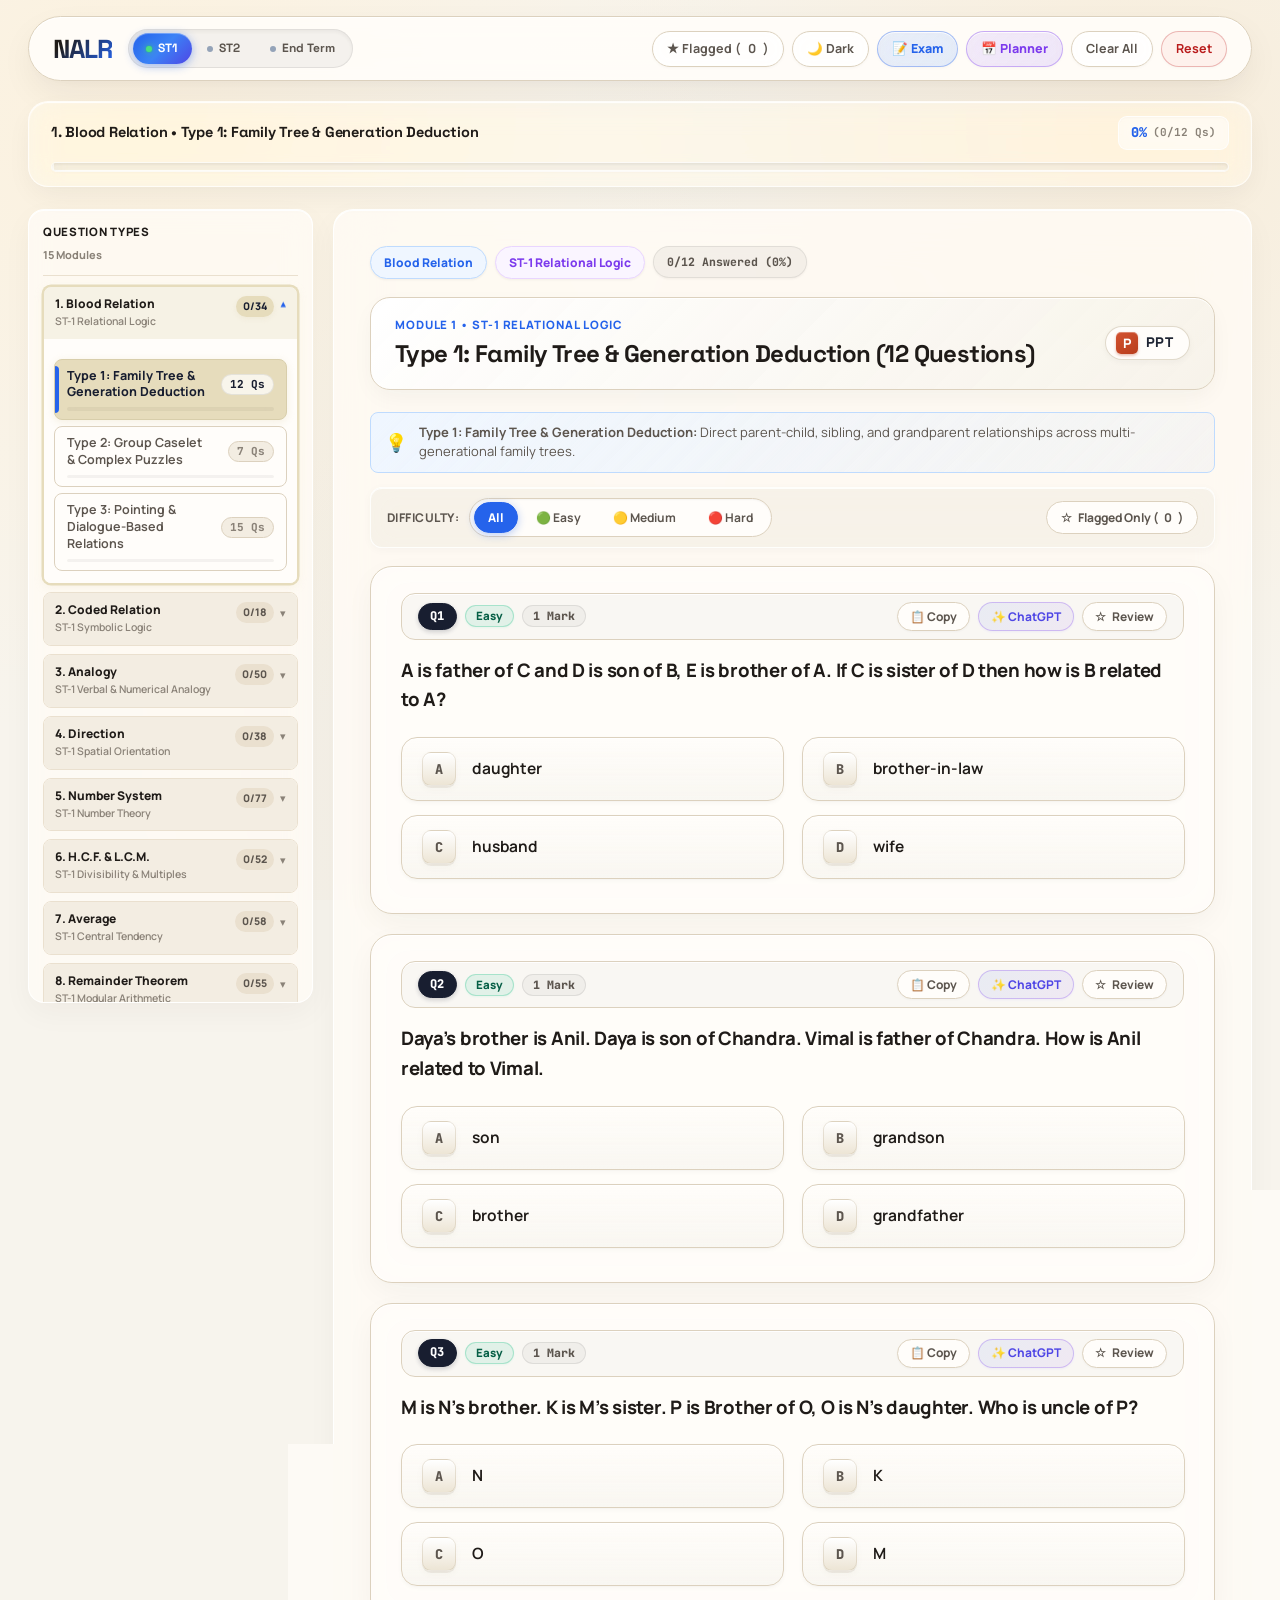
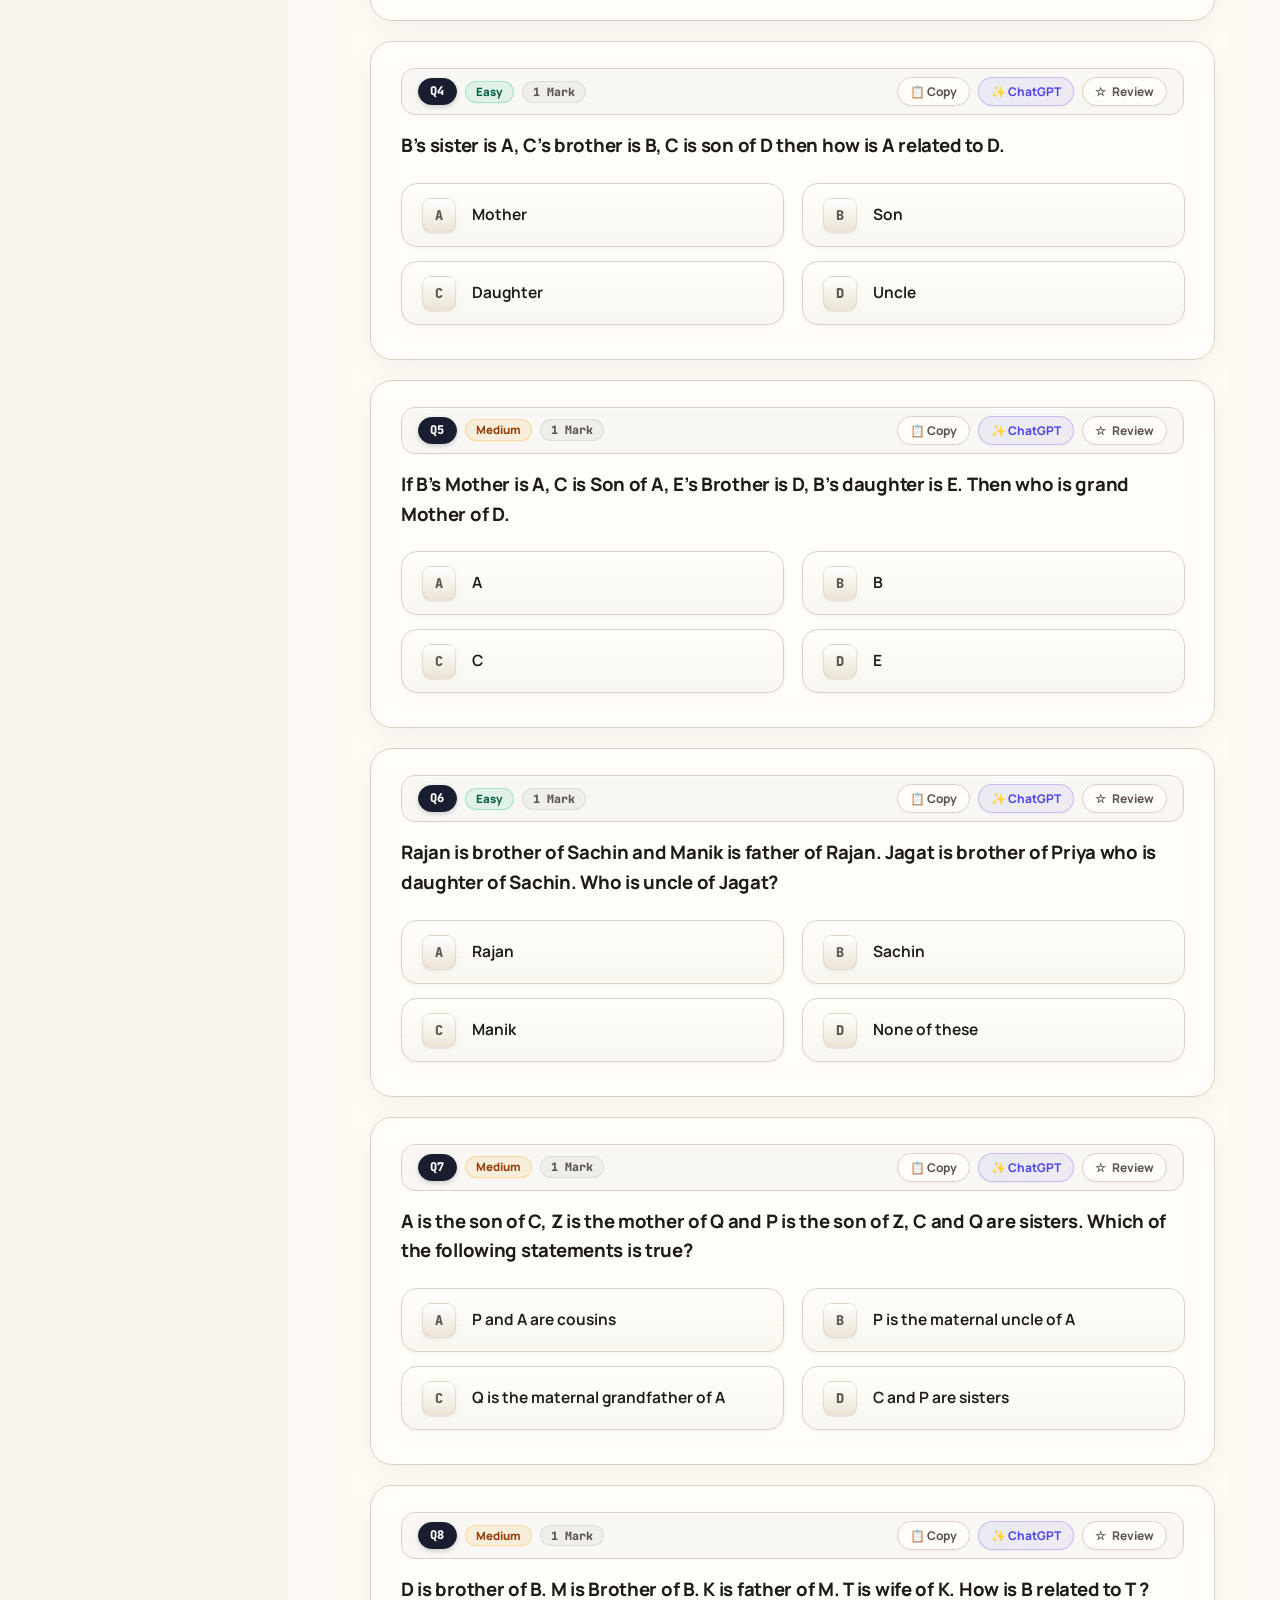
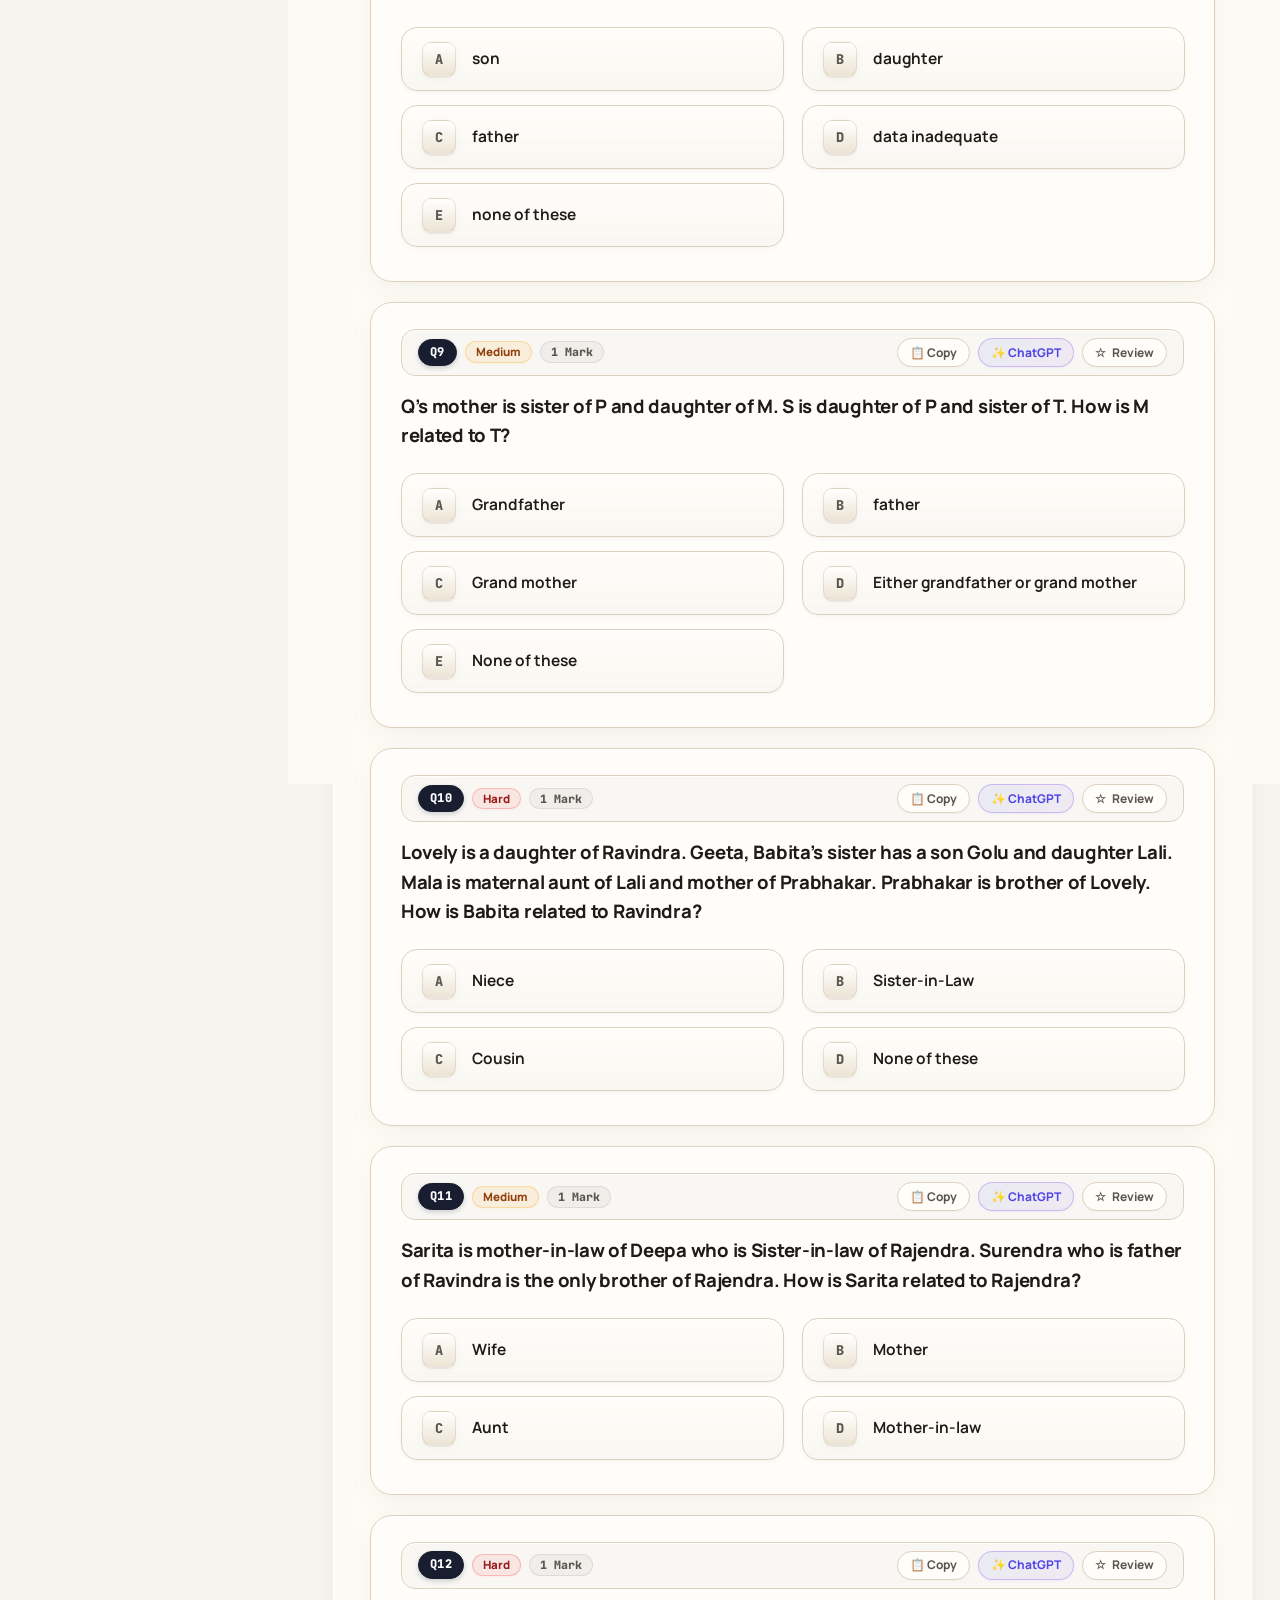
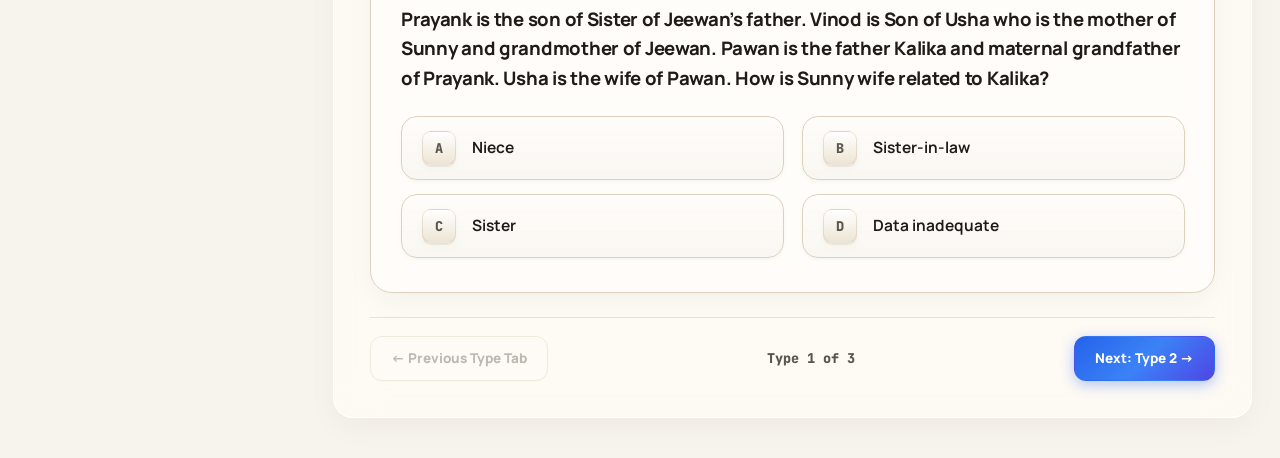
==== NALR MCQs/index.html @ 6da21c04 "Add files via upload" ====
<!DOCTYPE html>
<html lang="en">

<head>
  <meta charset="UTF-8" />
  <meta name="viewport" content="width=device-width, initial-scale=1.0, viewport-fit=cover" />
  <title>Numerical Aptitude & Logical Reasoning-I (25UNI0110) — ST-1 Practice</title>

  <!-- Favicon System -->
  <link rel="icon" type="image/svg+xml" href="favicon.svg" />
  <link rel="alternate icon" href="favicon.ico" />
  <link rel="apple-touch-icon" sizes="180x180" href="apple-touch-icon.png" />
  <meta name="theme-color" content="#2563eb" />

  <!-- Google Fonts (JavaProgrammingQ Typography System) -->
  <link rel="preconnect" href="https://fonts.googleapis.com" />
  <link rel="preconnect" href="https://fonts.gstatic.com" crossorigin />
  <link href="https://fonts.googleapis.com/css2?family=DM+Mono:ital,wght@0,400;0,500;1,400&family=JetBrains+Mono:wght@400;500;600;700;800&family=Manrope:wght@400;500;600;700;800;900&family=Space+Grotesk:wght@500;600;700;800&display=swap" rel="stylesheet" />

  <!-- Modular Stylesheets (v16.6 Standard Instant Natural Scrolling) -->
  <link rel="stylesheet" href="main.css?v=16.6" />
  <link rel="stylesheet" href="components.css?v=16.6" />
  <link rel="stylesheet" href="visualizers.css?v=16.6" />

  <style>
    /* Critical State Handling */
    .results-container-card {
      display: none !important;
    }
    .results-container-card.is-active {
      display: block !important;
    }
  </style>
</head>

<body>

    <!--
  =============================================================================
  🤖 AI AGENT GUIDE: NALR ST-1 HTML STRUCTURE & HOOKS
  =============================================================================
  - Left Sidebar Accordion:   #sidebarAccordionContainer (Rendered by app.js from SYLLABUS_MODULES)
  - Sticky Progress Bar:      #overallProgressBarTrack, #labelCurrentQuestionNumber, #labelProgressPercentage
  - Practice Area:            #quizPracticeArea (Grid of Sidebar + Content Panel)
  - Practice Question Stack:  #tabQuestionsStack (All question cards for active module & subtab)
  - Continuous Exam Mode:     #fullExamModeArea (Renders activeExamQuestions sequentially)
  - Exam Topic Modal:         #examTopicModal (Interactive modal to choose which topics to test)
  - Results / Assessment:     #quizResultsScreen (Detailed score analytics and breakdown)
  =============================================================================
  -->
  <canvas id="confettiCanvas"></canvas>

  <div class="app-wrapper">
    <!-- Floating Island Navigation Header -->
    <header class="main-header">
      <div class="header-flex">
        <div class="header-title-group">
          <div class="brand-cluster">
            <h1>NALR</h1>
          </div>
          <!-- 3-Term Switcher Capsule (ST1, ST2, End Term) -->
          <div class="term-selector-capsule" id="termSelectorCapsule" role="tablist" aria-label="Course Examination Term Switcher">
            <div class="term-sliding-pill" id="termSlidingPill" aria-hidden="true"></div>
            <button type="button" class="term-pill-btn active" data-term="st1" id="termBtn_st1" role="tab" aria-selected="true" title="Switch to ST-1 Syllabus (14 Topics)">
              <span class="term-dot"></span>
              <span class="term-text">ST1</span>
            </button>
            <button type="button" class="term-pill-btn" data-term="st2" id="termBtn_st2" role="tab" aria-selected="false" title="Switch to ST-2 Syllabus (11 Topics)">
              <span class="term-dot"></span>
              <span class="term-text">ST2</span>
            </button>
            <button type="button" class="term-pill-btn" data-term="endterm" id="termBtn_endterm" role="tab" aria-selected="false" title="Switch to End Term Syllabus (14 Topics)">
              <span class="term-dot"></span>
              <span class="term-text">End Term</span>
            </button>
          </div>
        </div>
        <div class="header-btn-group">
          <button class="btn-minimal-secondary btn-flagged-trigger" id="btnToggleFlaggedHeader" title="Filter bookmarked questions">★ Flagged (<span id="headerFlaggedCount">0</span>)</button>
          <button class="btn-minimal-secondary" id="themeToggleBtn">🌙 Dark</button>
          <button class="btn-minimal-secondary btn-exam-trigger" id="toggleExamModeBtn" title="View all questions in continuous exam mode">📝 Exam</button>
          <button class="btn-minimal-secondary btn-planner-trigger" id="btnOpenPlannerModal" onclick="openPlannerModal()" title="Open Personalized Study Planner">📅 Planner</button>
          <button class="btn-minimal-secondary" id="clearAllAnswersBtn"
            title="Clear all question answers across the quiz">Clear All</button>
          <button class="btn-minimal-danger" id="resetUserProgressBtn"
            title="Reset all progress, bookmarks, and scores">Reset</button>
        </div>
      </div>
    </header>

    <!-- Studio Telemetry HUD (Type-Specific Progress Bar) -->
    <div class="progress-card">
      <div class="progress-header-row">
        <div class="telemetry-left">
          <span class="telemetry-topic-title" id="labelCurrentQuestionNumber">1. Blood Relation • 3 Question Types</span>
        </div>
        <div class="telemetry-right" id="telemetryRightStats">
          <span class="telemetry-chip" id="labelTypeProgressChip"><span class="chip-val chip-pct">0%</span> <span class="chip-sub">(0 Qs)</span></span>
        </div>
        <div style="display: none;" aria-hidden="true">
          <span id="labelProgressPercentage"></span>
          <span id="labelAnsweredCount"></span>
          <span id="labelTotalQuestionsCount"></span>
          <span id="labelCurrentTotalScore"></span>
          <span id="labelMaxScore"></span>
        </div>
      </div>
      <div class="progress-bar-track">
        <div class="progress-bar-indicator" id="overallProgressBarTrack"></div>
      </div>
    </div>

    <!-- Study & Practice Layout -->
    <div id="quizPracticeArea" class="study-layout">
      <!-- Left Sidebar: Question Types Navigator -->
      <aside class="sidebar-panel" id="sidebarPanel">
        <div class="sidebar-panel-header" id="sidebarPanelHeader">
          <div class="sidebar-panel-header-info">
            <span class="sidebar-panel-title">Question Types</span>
            <span style="font-size: 11px; color: var(--ink-muted); font-weight:750;" id="sidebarTotalBadge">15 Modules</span>
          </div>
          <button type="button" class="sidebar-mobile-toggle-btn" id="btnToggleMobileSidebar" aria-expanded="false" aria-label="Toggle Syllabus Topics List">
            <span class="mobile-toggle-label">Browse</span>
            <span class="mobile-toggle-chevron">▾</span>
          </button>
        </div>

        <div id="sidebarAccordionContainer" class="sidebar-accordion-scrollable"></div>
      </aside>

      <!-- Right Main Card -->
      <main class="content-panel">
        <div class="study-card-main" id="primaryQuestionCard">

          <!-- VIEW: QUESTION MODE (7 TABS ARCHITECTURE) -->
          <div class="question-mode-view" id="questionModeViewArea">
            <!-- Breadcrumb & Badges -->
            <div class="breadcrumb-container">
              <span class="tag-badge tag-module" id="badgeModuleNumTitle">Blood Relation</span>
              <span class="tag-badge tag-lecture" id="badgeLectureInfo">ST-1 Relational Logic</span>
              <span class="tag-badge tag-points" id="badgeTypeProgress">3 Types • 34 Questions</span>
            </div>

            <!-- Full Topic Title Banner with PPT Viewer Button on Right -->
            <div class="current-topic-banner">
              <div class="topic-banner-text-group">
                <span class="topic-prefix" id="topicModulePrefix">Tab 1 • ST-1 Practice</span>
                <h2 class="topic-full-title" id="topicMainHeading">Blood Relation</h2>
              </div>
              <a href="presentation_viewer.html?mod=mod1" target="_blank" class="btn-ppt-banner" id="btnModulePPT" title="Open Module Presentation in New Tab">
                <span class="ppt-icon-box" aria-hidden="true">
                  <span class="ppt-icon-letter">P</span>
                </span>
                <span class="ppt-label-text">PPT</span>
              </a>
            </div>

            <!-- Current Type Strategy Banner -->
            <div class="type-info-banner" id="currentTypeInfoBanner">
              <span class="type-banner-icon">💡</span>
              <div class="type-banner-text" id="currentTypeStrategyText">Select a question type tab above to practice specific questions.</div>
            </div>

            <!-- Filters Bar (Difficulty & Flagged Filter) -->
            <div class="practice-filters-bar" id="practiceFiltersBar">
              <div class="filter-group-difficulty">
                <span class="filter-label">Difficulty:</span>
                <div class="diff-pills-group" id="diffFilterPills">
                  <button type="button" class="diff-pill is-active" data-diff="all">All</button>
                  <button type="button" class="diff-pill" data-diff="Easy">🟢 Easy</button>
                  <button type="button" class="diff-pill" data-diff="Medium">🟡 Medium</button>
                  <button type="button" class="diff-pill" data-diff="Hard">🔴 Hard</button>
                </div>
              </div>
              <div class="filter-group-flagged">
                <button type="button" class="flag-filter-btn" id="btnToggleFlaggedOnly" title="Toggle between all questions and only bookmarked questions">
                  <span id="flagPillIcon">☆</span> Flagged Only (<span id="pillFlaggedCount">0</span>)
                </button>
              </div>
            </div>

            <!-- Multi-Question Stack for Active Tab (Holds all questions of current type) -->
            <div class="tab-questions-stack" id="tabQuestionsStack"></div>

            <!-- Navigation Buttons between Tabs -->
            <div class="bottom-controls-bar" id="typeTabBottomNavControls">
              <button class="btn-action-nav" id="btnPrevTypeTab">← Previous Type Tab</button>
              <span class="type-tab-nav-status" id="typeTabNavStatus">Type 1 of 7</span>
              <button class="btn-action-nav btn-next-action" id="btnNextTypeTab">Next Type Tab →</button>
            </div>
          </div>

        </div>
      </main>
    </div>

    <!-- Continuous Full Exam Mode Layout -->
    <section id="fullExamModeArea" class="full-exam-container-card" style="display: none;">
      <div class="exam-mode-top-banner">
        <div>
          <h2 id="examModeMainTitle">📝 Examination Mode</h2>
          <p id="examModeSubtitle">Continuous test format. Click any option to record your answer and view detailed solutions.</p>
        </div>
        <div style="display: flex; gap: 10px; align-items: center; flex-wrap: wrap;">
          <button class="btn-minimal-secondary" id="btnChangeExamTopics" title="Select different topics for your exam">⚙️ Choose Topics</button>
          <button class="btn-minimal-danger" id="btnResetExamMode" title="Reset all exam answers and progress">🔄 Reset Exam</button>
          <button class="btn-minimal-primary" id="btnExitExamMode">← Back to Practice</button>
        </div>
      </div>
      <div id="fullExamQuestionsStack" class="full-exam-stack"></div>
    </section>

    <!-- Modal: Select Topics for Exam Mode -->
    <div id="examTopicModal" class="exam-topic-modal" style="display: none;">
      <div class="exam-topic-backdrop" id="examTopicBackdrop"></div>
      <div class="exam-topic-dialog">
        <div class="exam-topic-header">
          <div>
            <h3 class="exam-topic-title">🎯 Configure Exam Topics</h3>
            <p class="exam-topic-sub">Select which of the 14 topics you want to include in your test:</p>
          </div>
          <button type="button" class="exam-topic-close-btn" id="btnExamModalClose" title="Close">✕</button>
        </div>

        <div class="exam-topic-quick-actions">
          <div style="display:flex; gap:8px;">
            <button type="button" class="btn-topic-quick" id="btnSelectAllActiveTopics">✓ Select All Active</button>
            <button type="button" class="btn-topic-quick" id="btnClearTopicSelection">✕ Deselect All</button>
          </div>
          <span class="exam-topic-selection-summary" id="examTopicSummaryText">0 Topics • 0 Questions Selected</span>
        </div>

        <div class="exam-topic-list-grid" id="examTopicListContainer">
          <!-- Populated dynamically with 14 topics -->
        </div>

        <div class="exam-topic-footer">
          <button type="button" class="btn-minimal-secondary" id="btnCancelExamTopicModal">Cancel</button>
          <button type="button" class="btn-minimal-primary" id="btnStartExamWithSelectedTopics" style="padding: 10px 24px; font-weight: 750;">
            🚀 Start Exam (<span id="btnStartExamCount">0</span> Questions)
          </button>
        </div>
      </div>
    </div>

    <!-- ===================================================================== -->
    <!-- Study Planner Modal (Target Exam Date & Dynamic Daily Syllabus Plan)  -->
    <!-- ===================================================================== -->
    <div class="exam-topic-modal" id="plannerModal" role="dialog" aria-modal="true" aria-labelledby="plannerModalTitle" style="display: none;">
      <div class="exam-topic-backdrop" id="plannerTopicBackdrop"></div>
      <div class="exam-topic-dialog planner-dialog">
        <div class="exam-topic-header planner-header">
          <div style="display: flex; align-items: center; gap: 12px;">
            <div class="planner-icon-badge">📅</div>
            <div>
              <h3 id="plannerModalTitle" class="exam-topic-title" style="margin: 0; font-size: 22px; font-weight: 850;">Personalized Study Planner</h3>
              <p class="exam-topic-sub" style="margin: 4px 0 0; font-size: 14px; color: var(--ink-secondary);">Tailored daily curriculum & topic breakdown leading up to your exam</p>
            </div>
          </div>
          <button type="button" class="exam-topic-close-btn" id="btnClosePlannerModal" aria-label="Close Planner Modal">✕</button>
        </div>

        <!-- 1. Setup Form View (shown when no plan exists) -->
        <div id="plannerSetupView" class="planner-view-section">
          <!-- Fixed Top Header: Target Exam Date card & Topic selection bar -->
          <div class="planner-setup-fixed-head">
            <div class="planner-form-card">
              <div class="planner-date-field-group">
                <label class="planner-form-label" for="plannerExamDateInput">
                  🎯 <strong>Target Exam Date:</strong>
                </label>
                <input type="date" id="plannerExamDateInput" class="planner-date-input" />
              </div>
              <div id="plannerDateValidationMsg" class="planner-hint-msg"></div>
            </div>

            <div class="planner-selection-header">
              <h4 style="margin: 0; font-size: 14.5px; font-weight: 750; color: var(--ink-primary);">Select Modules & Topics to Cover</h4>
              <span class="planner-counter-badge" id="plannerSelectedCountBadge">0 topics selected</span>
            </div>
          </div>

          <!-- Scrollable Body: Accordion Sections Container -->
          <div class="planner-scrollable-body">
            <div class="planner-term-accordions">
              <!-- ST-1 Accordion -->
              <div class="planner-term-group">
                <div class="planner-term-header">
                  <label class="planner-term-title">
                    <input type="checkbox" class="planner-select-all-cb" data-term="st1" id="plannerSelectAll_st1" checked />
                    <span>ST-1 Midterm Syllabus (15 Modules)</span>
                  </label>
                  <button type="button" class="btn-term-accordion-toggle" data-target="plannerDrawer_st1" aria-expanded="true">▾ Collapse</button>
                </div>
                <div class="planner-term-drawer is-expanded" id="plannerDrawer_st1">
                  <div class="planner-module-checklist" id="plannerList_st1">
                    <!-- Dynamically rendered -->
                  </div>
                </div>
              </div>

              <!-- ST-2 Accordion -->
              <div class="planner-term-group">
                <div class="planner-term-header">
                  <label class="planner-term-title">
                    <input type="checkbox" class="planner-select-all-cb" data-term="st2" id="plannerSelectAll_st2" />
                    <span>ST-2 Midterm Syllabus (11 Topics)</span>
                  </label>
                  <button type="button" class="btn-term-accordion-toggle" data-target="plannerDrawer_st2" aria-expanded="false">▸ Expand</button>
                </div>
                <div class="planner-term-drawer" id="plannerDrawer_st2">
                  <div class="planner-module-checklist" id="plannerList_st2">
                    <!-- Dynamically rendered -->
                  </div>
                </div>
              </div>

              <!-- End Term Accordion -->
              <div class="planner-term-group">
                <div class="planner-term-header">
                  <label class="planner-term-title">
                    <input type="checkbox" class="planner-select-all-cb" data-term="endterm" id="plannerSelectAll_endterm" />
                    <span>End Term Comprehensive Syllabus (14 Topics)</span>
                  </label>
                  <button type="button" class="btn-term-accordion-toggle" data-target="plannerDrawer_endterm" aria-expanded="false">▸ Expand</button>
                </div>
                <div class="planner-term-drawer" id="plannerDrawer_endterm">
                  <div class="planner-module-checklist" id="plannerList_endterm">
                    <!-- Dynamically rendered -->
                  </div>
                </div>
              </div>
            </div>
          </div>

          <!-- Sticky Footer: Pinned to bottom of modal -->
          <div class="exam-topic-footer planner-footer">
            <button type="button" class="btn-minimal-secondary" id="btnCancelPlannerSetup">Cancel</button>
            <button type="button" class="btn-minimal-primary" id="btnGeneratePlan" style="padding: 10px 24px; font-weight: 750;">
              ✨ Generate Daily Study Plan
            </button>
          </div>
        </div>

        <!-- 2. Generated Schedule View (shown when plan exists) -->
        <div id="plannerScheduleView" class="planner-view-section" style="display: none;">
          <div class="planner-schedule-fixed-head">
            <div class="planner-dashboard-banner">
              <div class="planner-banner-metric">
                <span class="metric-val" id="plannerStatDaysLeft">0</span>
                <span class="metric-lbl">Days Total</span>
              </div>
              <div class="planner-banner-metric">
                <span class="metric-val" id="plannerStatTasksTotal">0</span>
                <span class="metric-lbl">Total Tasks</span>
              </div>
              <div class="planner-banner-metric">
                <span class="metric-val" id="plannerStatTasksCompleted">0</span>
                <span class="metric-lbl">Completed</span>
              </div>
              <div class="planner-banner-metric">
                <span class="metric-val" id="plannerStatProgressPct">0%</span>
                <span class="metric-lbl">Coverage</span>
              </div>
            </div>

            <div class="planner-actions-bar">
              <div id="plannerExamDateDisplay" class="planner-exam-date-badge"></div>
              <div style="display: flex; gap: 8px;">
                <button type="button" class="btn-minimal-danger" id="btnResetPlanner" title="Erase current schedule and configure a new one">
                  🔄 Reset Planner
                </button>
              </div>
            </div>
          </div>

          <!-- Timeline Container (Scrollable) -->
          <div class="planner-timeline-container" id="plannerTimelineContainer">
            <!-- Day cards dynamically injected -->
          </div>
        </div>

      </div>
    </div>

    <!-- Results Screen -->
    <section class="results-container-card" id="quizResultsScreen">
      <h2>🎉 ST-1 Assessment Complete!</h2>
      <div class="big-score-number" id="resTotalPercent">0%</div>
      <p id="resEvaluationMessage" style="color: var(--ink-secondary); font-size: 15px; margin-bottom: 18px;"></p>

      <div class="results-grid-stats">
        <div class="res-stat-cell"><b id="resMarksTotal">0</b><span>Marks Scored</span></div>
        <div class="res-stat-cell"><b id="resCorrectTotal">0</b><span>Correct Answers</span></div>
        <div class="res-stat-cell"><b id="resWrongTotal">0</b><span>Incorrect Answers</span></div>
        <div class="res-stat-cell"><b id="resUnansweredTotal">0</b><span>Unanswered Questions</span></div>
      </div>

      <div style="display:flex; gap:12px; justify-content:center; flex-wrap:wrap; margin-top:18px;">
        <button class="btn-minimal-primary" id="btnReviewAllAnswers">🔍 Review Detailed Answers</button>
        <button class="btn-minimal-secondary" id="btnReturnToPractice">← Return to Practice Mode</button>
      </div>

      <div style="margin-top: 28px; text-align: left;" id="resultsDetailedReviewArea">
        <h3 style="margin-bottom: 14px; color: var(--ink-primary);">Detailed Question-by-Question Analysis</h3>
        <div id="resultsDetailedList"></div>
      </div>
    </section>
  </div>

  <!--
  =============================================================================
  SCRIPTS LOAD ORDER (CRITICAL ARCHITECTURE DEPENDENCY):
  1. syllabus.js                -> Defines SYLLABUS_MODULES and problem types
  2. quiz_questions.js          -> Defines QUIZ_QUESTIONS array (question bank)
  3. sound_effects.js           -> Audio synthesizer for correct / wrong answers
  4. confetti.js                -> Canvas confetti celebration system
  5. interactive_visualizers.js -> Visual diagrams & logic trees
  6. app.js                     -> Main application controller and event engine
  =============================================================================
  -->
  <!-- Scripts (Modular Load Order v16.6 Standard Instant Natural Scrolling) -->
  <script src="syllabus.js?v=16.6"></script>
  <script src="quiz_questions.js?v=16.6"></script>
  <script src="sound_effects.js?v=16.6"></script>
  <script src="confetti.js?v=16.6"></script>
  <script src="interactive_visualizers.js?v=16.6"></script>
  <script src="app.js?v=16.6"></script>
</body>

</html>
---- NALR MCQs/main.css ----
:root{--font-sans:"Manrope",-apple-system,BlinkMacSystemFont,"Segoe UI",Roboto,sans-serif;--font-display:"Space Grotesk",sans-serif;--font-mono:"JetBrains Mono","DM Mono",Consolas,"Courier New",monospace;--bg:#f7f4ed;--bg-gradient:radial-gradient(circle at 10% 12%,rgba(254,240,215,0.65) 0%,transparent 45%),radial-gradient(circle at 90% 14%,rgba(248,233,208,0.6) 0%,transparent 42%),radial-gradient(circle at 50% 85%,rgba(243,234,218,0.55) 0%,transparent 55%),#f7f4ed;--card-bg:#fffdfa;--card-sub-bg:#f3ede2;--card-hover:#eae2d3;--card-glass:rgba(255,253,250,0.94);--keycap-bg:linear-gradient(180deg,#ffffff 0%,#ede5d5 100%);--keycap-border:rgba(180,160,130,0.28);--keycap-shadow:0 2px 0 0 rgba(140,120,90,0.12),0 3px 6px rgba(140,120,90,0.05),inset 0 1px 0 #ffffff;--ink-primary:#1f1b18;--ink-secondary:#5c554e;--ink-muted:#8a8278;--border-color:#dcd1be;--border-subtle:#eae0cf;--border-glow:rgba(37,99,235,0.25);--primary-blue:#2563eb;--primary-blue-hover:#1d4ed8;--primary-blue-bg:#eff6ff;--primary-blue-border:#bfdbfe;--primary-gradient:linear-gradient(135deg,#2563eb 0%,#3b82f6 50%,#4f46e5 100%);--emerald-green:#15803d;--emerald-green-bg:rgba(21,128,61,0.1);--emerald-green-border:rgba(21,128,61,0.28);--emerald-green-text:#14532d;--emerald-gradient:linear-gradient(135deg,#16a34a 0%,#15803d 100%);--crimson-red:#b91c1c;--crimson-red-bg:rgba(185,28,28,0.1);--crimson-red-border:rgba(185,28,28,0.28);--crimson-red-text:#7f1d1d;--crimson-gradient:linear-gradient(135deg,#ef4444 0%,#b91c1c 100%);--amber-gold:#b45309;--amber-gold-bg:rgba(180,83,9,0.1);--amber-gold-border:rgba(180,83,9,0.28);--amber-gold-text:#78350f;--amber-gradient:linear-gradient(135deg,#f59e0b 0%,#b45309 100%);--purple-accent:#7c3aed;--purple-accent-bg:#faf5ff;--purple-accent-border:#e9d5ff;--purple-gradient:linear-gradient(135deg,#8b5cf6 0%,#7c3aed 100%);--glass-bg:rgba(254,251,246,0.85);--glass-sub-bg:rgba(246,240,230,0.8);--glass-card:rgba(255,253,250,0.92);--glass-border:rgba(255,255,255,0.85);--glass-border-subtle:rgba(220,210,190,0.5);--specular-rim:inset 0 1px 0 0 rgba(255,255,255,0.95);--glass-specular:var(--specular-rim),0 10px 30px 0 rgba(40,30,20,0.04);--glass-blur:blur(24px) saturate(190%);--glass-blur-sm:blur(14px) saturate(170%);--shadow-sm:0 1px 3px rgba(40,30,20,0.04),0 1px 2px rgba(40,30,20,0.02);--shadow-md:0 4px 16px -2px rgba(40,30,20,0.06),0 2px 6px -1px rgba(40,30,20,0.03);--shadow-lg:0 16px 32px -4px rgba(40,30,20,0.08),0 6px 12px -2px rgba(40,30,20,0.03);--shadow-glow-blue:0 0 20px rgba(37,99,235,0.25);--shadow-glow-green:0 0 20px rgba(21,128,61,0.25);--shadow-glow-purple:0 0 20px rgba(124,58,237,0.25);--shadow-glass:0 8px 32px 0 rgba(40,30,20,0.05);--radius-xl:20px;--radius-lg:16px;--radius-md:12px;--radius-sm:8px;--radius-xs:5px;--ease-out:cubic-bezier(0.23,1,0.32,1);--ease-in-out:cubic-bezier(0.77,0,0.175,1);--ease-drawer:cubic-bezier(0.32,0.72,0,1);--ease-liquid:cubic-bezier(0.2,0.9,0.3,1);--ease-spring:cubic-bezier(0.34,1.25,0.64,1);--duration-micro:110ms;--duration-fast:160ms;--duration-normal:220ms;--duration-enter:240ms;--duration-exit:160ms;--transition-fast:transform var(--duration-fast) var(--ease-out),opacity var(--duration-fast) var(--ease-out);--transition-smooth:transform var(--duration-normal) var(--ease-out),opacity var(--duration-normal) var(--ease-out);--transition-bounce:transform var(--duration-normal) var(--ease-spring),opacity var(--duration-normal) var(--ease-out)}[data-theme="dark"]{--bg:#07090e;--bg-gradient:radial-gradient(circle at 15% 15%,rgba(37,99,235,0.12) 0%,transparent 48%),radial-gradient(circle at 85% 20%,rgba(124,58,237,0.10) 0%,transparent 45%),radial-gradient(circle at 50% 80%,rgba(16,185,129,0.05) 0%,transparent 50%),#07090e;--card-bg:#0e1422;--card-sub-bg:#141c2e;--card-hover:#1a253c;--card-glass:rgba(14,20,34,0.88);--keycap-bg:linear-gradient(180deg,#1e2840 0%,#121929 100%);--keycap-border:rgba(255,255,255,0.12);--keycap-shadow:0 2px 0 0 rgba(0,0,0,0.5),0 3px 6px rgba(0,0,0,0.3),inset 0 1px 0 rgba(255,255,255,0.12);--ink-primary:#f8fafc;--ink-secondary:#94a3b8;--ink-muted:#64748b;--border-color:rgba(255,255,255,0.1);--border-subtle:rgba(255,255,255,0.06);--border-glow:rgba(59,130,246,0.35);--primary-blue:#3b82f6;--primary-blue-hover:#2563eb;--primary-blue-bg:rgba(59,130,246,0.16);--primary-blue-border:rgba(59,130,246,0.35);--primary-gradient:linear-gradient(135deg,#2563eb 0%,#3b82f6 50%,#60a5fa 100%);--emerald-green:#3ecf8e;--emerald-green-bg:rgba(62,207,142,0.14);--emerald-green-border:rgba(62,207,142,0.35);--emerald-green-text:#6ee7b7;--crimson-red:#f87171;--crimson-red-bg:rgba(248,113,113,0.14);--crimson-red-border:rgba(248,113,113,0.35);--crimson-red-text:#fca5a5;--amber-gold:#fbbf24;--amber-gold-bg:rgba(251,191,36,0.14);--amber-gold-border:rgba(251,191,36,0.35);--amber-gold-text:#fde68a;--purple-accent:#a78bfa;--purple-accent-bg:rgba(167,139,250,0.14);--purple-accent-border:rgba(167,139,250,0.35);--glass-bg:rgba(14,20,34,0.78);--glass-sub-bg:rgba(20,28,46,0.7);--glass-card:rgba(14,20,34,0.86);--glass-border:rgba(255,255,255,0.1);--glass-border-subtle:rgba(255,255,255,0.05);--specular-rim:inset 0 1px 0 0 rgba(255,255,255,0.12);--glass-specular:var(--specular-rim),0 12px 34px 0 rgba(0,0,0,0.5);--glass-blur:blur(24px) saturate(190%);--glass-blur-sm:blur(14px) saturate(170%);--shadow-sm:0 1px 3px rgba(0,0,0,0.35);--shadow-md:0 6px 16px -2px rgba(0,0,0,0.45);--shadow-lg:0 16px 32px -4px rgba(0,0,0,0.55);--shadow-glass:0 8px 32px 0 rgba(0,0,0,0.45)}html{text-rendering:optimizeLegibility;-webkit-font-smoothing:antialiased;-moz-osx-font-smoothing:grayscale;font-feature-settings:"cv02","cv03","cv04","cv11","ss01","ss03";scroll-behavior:auto}.telemetry-chip,.q-points-pill,.q-num-pill,.opt-badge-letter,.q-nav-btn,.metric-val,.res-stat-cell b,.big-score-number,.planner-counter-badge,.tag-points{font-variant-numeric:tabular-nums;font-feature-settings:"tnum" 1}*{box-sizing:border-box;margin:0;padding:0}body{font-family:var(--font-sans);color:var(--ink-primary);line-height:1.6;-webkit-font-smoothing:antialiased;-moz-osx-font-smoothing:grayscale;background-color:var(--bg);transition:background-color 0.4s cubic-bezier(0.4,0,0.2,1),color 0.35s cubic-bezier(0.4,0,0.2,1);position:relative;min-height:100vh}body::before{content:"";position:fixed;inset:0;width:100vw;height:100vh;background:var(--bg-gradient);background-color:var(--bg);z-index:-99999;pointer-events:none;transform:translateZ(0);backface-visibility:hidden;will-change:transform}button{font:inherit;outline:none;border:none;background:transparent;cursor:pointer;-webkit-appearance:none;appearance:none}h1,h2,h3,.header-title-group h1,.topic-full-title,.mod-guide-header h2{font-family:var(--font-display),var(--font-sans);letter-spacing:-0.03em}*{scrollbar-width:thin;scrollbar-color:rgba(140,130,115,0.35) transparent}[data-theme="dark"] *{scrollbar-color:rgba(255,255,255,0.22) transparent}::-webkit-scrollbar{width:6px;height:6px}::-webkit-scrollbar-track{background:transparent}::-webkit-scrollbar-thumb{background:rgba(140,130,115,0.28);border-radius:999px;backdrop-filter:blur(8px);-webkit-backdrop-filter:blur(8px);border:1px solid rgba(255,255,255,0.4);transition:background 0.25s cubic-bezier(0.16,1,0.3,1),opacity 0.25s ease}::-webkit-scrollbar-thumb:hover{background:rgba(140,130,115,0.55)}::-webkit-scrollbar-thumb:active{background:var(--primary-blue,#2563eb)}[data-theme="dark"]::-webkit-scrollbar-thumb{background:rgba(255,255,255,0.18);border:1px solid rgba(255,255,255,0.08)}[data-theme="dark"]::-webkit-scrollbar-thumb:hover{background:rgba(255,255,255,0.38)}[data-theme="dark"]::-webkit-scrollbar-thumb:active{background:var(--primary-blue,#3b82f6)}html{-webkit-tap-highlight-color:transparent}button{font:inherit;outline:none;touch-action:manipulation;user-select:none;-webkit-user-select:none}sup{font-size:0.72em;line-height:0;position:relative;vertical-align:baseline;top:-0.42em;font-weight:inherit;letter-spacing:0.02em}sup sup{font-size:0.75em;top:-0.44em}sub{font-size:0.72em;line-height:0;position:relative;vertical-align:baseline;bottom:-0.25em}.app-wrapper{width:100%;max-width:100%;margin:0 auto;padding:16px 28px 40px}@media (max-width:640px){.app-wrapper{padding:10px 10px 32px}}#confettiCanvas{position:fixed;top:0;left:0;width:100vw;height:100vh;pointer-events:none;z-index:9999999}
---- NALR MCQs/components.css ----
.main-header{background:var(--glass-card);backdrop-filter:blur(28px) saturate(190%);-webkit-backdrop-filter:blur(28px) saturate(190%);color:var(--ink-primary);border:1px solid var(--border-color);border-radius:999px;padding:12px 24px;box-shadow:inset 0 1px 0 rgba(255,255,255,0.9),0 14px 36px -4px rgba(24,30,48,0.07),0 4px 12px rgba(0,0,0,0.02);margin-bottom:20px;width:100%;position:relative;transition:transform var(--duration-fast) var(--ease-out),box-shadow var(--duration-normal) var(--ease-out),border-color var(--duration-normal) ease;transform:translateZ(0);backface-visibility:hidden}[data-theme="dark"] .main-header{background:rgba(20,28,46,0.82);border-color:rgba(255,255,255,0.12);box-shadow:inset 0 1px 0 rgba(255,255,255,0.1),0 18px 40px -8px rgba(0,0,0,0.5)}@media (max-width:900px){.main-header{border-radius:20px;padding:14px 18px}}.header-flex{display:flex;justify-content:space-between;align-items:center;flex-wrap:wrap;gap:14px}.header-title-group{display:flex;align-items:center;gap:16px;flex-wrap:wrap}.brand-cluster{display:inline-flex;align-items:center;gap:9px}.brand-cluster h1,.header-title-group h1{font-family:var(--font-display),var(--font-sans);font-size:clamp(22px,2.2vw,26px);font-weight:900;letter-spacing:-0.04em;background:linear-gradient(135deg,var(--ink-primary) 20%,var(--primary-blue) 100%);-webkit-background-clip:text;-webkit-text-fill-color:transparent;display:inline-block;margin:0;line-height:1}[data-theme="dark"] .brand-cluster h1,[data-theme="dark"] .header-title-group h1{background:linear-gradient(135deg,#ffffff 30%,#60a5fa 100%);-webkit-background-clip:text;-webkit-text-fill-color:transparent}.brand-badge-pill{display:inline-flex;align-items:center;gap:5px;padding:3px 8px;border-radius:999px;font-family:var(--font-mono);font-size:10.5px;font-weight:850;letter-spacing:0.05em;background:rgba(37,99,235,0.08);border:1px solid rgba(37,99,235,0.22);color:var(--primary-blue);box-shadow:0 1px 3px rgba(37,99,235,0.08)}[data-theme="dark"] .brand-badge-pill{background:rgba(59,130,246,0.16);border-color:rgba(96,165,250,0.35);color:#93c5fd}.brand-badge-pill .pulse-beacon{width:6px;height:6px;border-radius:50%;background:#10b981;box-shadow:0 0 6px #10b981,0 0 0 0 rgba(16,185,129,0.5);animation:beaconPulse 2.2s infinite}@keyframes beaconPulse{0%{box-shadow:0 0 4px #10b981,0 0 0 0 rgba(16,185,129,0.6)}50%{box-shadow:0 0 8px #10b981,0 0 0 4px rgba(16,185,129,0)}100%{box-shadow:0 0 4px #10b981,0 0 0 0 rgba(16,185,129,0)}}.term-selector-capsule{position:relative;display:inline-flex;align-items:center;gap:2px;background:rgba(0,0,0,0.045);border:1px solid rgba(0,0,0,0.08);border-radius:999px;padding:3px;box-shadow:inset 0 2px 4px rgba(0,0,0,0.05);user-select:none;-webkit-user-select:none;transition:background-color var(--duration-normal) ease,border-color var(--duration-normal) ease}[data-theme="dark"] .term-selector-capsule{background:rgba(0,0,0,0.35);border:1px solid rgba(255,255,255,0.12);box-shadow:inset 0 2px 5px rgba(0,0,0,0.5)}.term-sliding-pill{position:absolute;top:3px;bottom:3px;left:0;border-radius:999px;background:linear-gradient(135deg,#2563eb 0%,#3b82f6 50%,#4f46e5 100%);box-shadow:0 2px 10px rgba(37,99,235,0.45),inset 0 1px 0 rgba(255,255,255,0.3);pointer-events:none;z-index:1;opacity:0;transition:transform 0.35s var(--ease-liquid),width 0.35s var(--ease-liquid),opacity 0.2s ease;will-change:transform,width}.term-pill-btn{position:relative;z-index:2;display:inline-flex;align-items:center;gap:6px;background:transparent !important;border:none;color:var(--ink-secondary);font-family:var(--font-display),var(--font-sans);font-size:12px;font-weight:800;padding:6px 14px;border-radius:999px;cursor:pointer;outline:none;white-space:nowrap;-webkit-appearance:none;appearance:none;box-shadow:none !important;touch-action:manipulation;user-select:none;-webkit-user-select:none;transition:color 0.18s ease,transform var(--duration-fast) var(--ease-out)}.term-pill-btn:active:not(.active){transform:scale(0.96);transition-duration:var(--duration-micro)}.term-pill-btn .term-dot{width:6px;height:6px;border-radius:50%;background:#94a3b8;display:inline-block;flex-shrink:0;transition:background-color var(--duration-normal) ease,box-shadow var(--duration-normal) ease}.term-pill-btn.active{color:#ffffff !important}.term-pill-btn.active .term-dot{background:#4ade80;box-shadow:0 0 8px #4ade80,0 0 2px #22c55e}.header-btn-group{display:flex;gap:8px;flex-wrap:wrap;align-items:center}.btn-minimal-primary{background:linear-gradient(135deg,#2563eb 0%,#3b82f6 50%,#4f46e5 100%);color:#ffffff;border:1px solid rgba(255,255,255,0.2);font-weight:750;font-size:12.5px;padding:8px 16px;border-radius:999px;cursor:pointer;display:inline-flex;align-items:center;gap:7px;box-shadow:0 2px 10px rgba(37,99,235,0.35),inset 0 1px 0 rgba(255,255,255,0.3);transition:transform var(--duration-fast) var(--ease-out),box-shadow var(--duration-fast) var(--ease-out),filter var(--duration-fast) ease;touch-action:manipulation}.btn-minimal-primary:active{transform:translateY(1px) scale(0.97);box-shadow:0 1px 4px rgba(37,99,235,0.25)}.btn-minimal-secondary{background:rgba(255,255,255,0.7);backdrop-filter:blur(10px);-webkit-backdrop-filter:blur(10px);color:var(--ink-secondary);border:1px solid var(--border-color);font-weight:700;font-size:12.5px;padding:7px 14px;border-radius:999px;cursor:pointer;display:inline-flex;align-items:center;gap:7px;box-shadow:0 1px 3px rgba(0,0,0,0.03),inset 0 1px 0 rgba(255,255,255,0.8);transition:transform var(--duration-fast) var(--ease-out),border-color var(--duration-fast) ease,background-color var(--duration-fast) ease,color var(--duration-fast) ease,box-shadow var(--duration-fast) ease;touch-action:manipulation}.btn-minimal-secondary:active{transform:translateY(1px) scale(0.96);box-shadow:0 1px 2px rgba(0,0,0,0.04)}[data-theme="dark"] .btn-minimal-secondary{background:rgba(255,255,255,0.06);border-color:rgba(255,255,255,0.12);color:#e2e8f0;box-shadow:0 1px 3px rgba(0,0,0,0.3),inset 0 1px 0 rgba(255,255,255,0.08)}[data-theme="dark"] .btn-minimal-secondary:hover{background:rgba(255,255,255,0.12);border-color:rgba(96,165,250,0.5);color:#ffffff;box-shadow:0 4px 14px rgba(0,0,0,0.4)}.btn-exam-trigger{background:linear-gradient(135deg,rgba(37,99,235,0.1) 0%,rgba(59,130,246,0.14) 100%) !important;border-color:rgba(37,99,235,0.35) !important;color:var(--primary-blue) !important;font-weight:800 !important}.btn-planner-trigger{background:linear-gradient(135deg,rgba(124,58,237,0.1) 0%,rgba(139,92,246,0.14) 100%) !important;border-color:rgba(124,58,237,0.35) !important;color:#7c3aed !important;font-weight:800 !important}.btn-minimal-danger{background:rgba(239,68,68,0.06);color:var(--crimson-red);border:1px solid var(--crimson-red-border);font-weight:700;font-size:12.5px;padding:7px 14px;border-radius:999px;cursor:pointer;display:inline-flex;align-items:center;gap:7px;box-shadow:0 1px 3px rgba(0,0,0,0.03);transition:transform var(--duration-fast) var(--ease-out),border-color var(--duration-fast) ease,background-color var(--duration-fast) ease,box-shadow var(--duration-fast) ease;touch-action:manipulation}.btn-minimal-danger:active{transform:translateY(1px) scale(0.96)}.progress-card{position:sticky;top:12px;z-index:900;background:var(--glass-card);backdrop-filter:blur(24px) saturate(180%);-webkit-backdrop-filter:blur(24px) saturate(180%);border:1px solid var(--border-color);border-radius:20px;padding:14px 22px;margin-bottom:22px;box-shadow:inset 0 1px 0 rgba(255,255,255,0.95),0 12px 32px -4px rgba(24,30,48,0.06),0 2px 6px -1px rgba(24,30,48,0.02);width:100%;transition:padding 0.22s var(--ease-out),box-shadow 0.22s ease,border-color 0.22s ease;transform:translateZ(0);backface-visibility:hidden;will-change:padding,box-shadow}[data-theme="dark"] .progress-card{background:rgba(20,28,46,0.88);border-color:rgba(255,255,255,0.12);box-shadow:inset 0 1px 0 rgba(255,255,255,0.1),0 14px 34px -4px rgba(0,0,0,0.5)}.progress-card.is-compact{padding:10px 18px;box-shadow:inset 0 1px 0 rgba(255,255,255,0.95),0 14px 34px -4px rgba(24,30,48,0.1);border-color:var(--primary-blue-border)}.progress-card.is-compact .telemetry-chip{padding:3px 8px;font-size:11px}.progress-card.is-compact .progress-bar-track{height:7px}.progress-card.is-compact ~ .study-layout .sidebar-panel{top:80px;max-height:calc(100vh - 96px)}.progress-header-row{display:flex;justify-content:space-between;align-items:center;margin-bottom:12px;flex-wrap:wrap;gap:12px}.telemetry-left{display:flex;align-items:center;gap:10px;min-width:0}.telemetry-radar-beacon{width:9px;height:9px;border-radius:50%;background:#10b981;box-shadow:0 0 0 0 rgba(16,185,129,0.7);animation:radarTelemetryPing 2s infinite;flex-shrink:0}@keyframes radarTelemetryPing{0%{box-shadow:0 0 0 0 rgba(16,185,129,0.8),0 0 4px #10b981}50%{box-shadow:0 0 0 6px rgba(16,185,129,0),0 0 8px #10b981}100%{box-shadow:0 0 0 0 rgba(16,185,129,0),0 0 4px #10b981}}.telemetry-topic-title{font-family:var(--font-display),var(--font-sans);font-size:14.5px;font-weight:850;color:var(--ink-primary);letter-spacing:-0.015em;white-space:nowrap;overflow:hidden;text-overflow:ellipsis}.telemetry-right{display:flex;align-items:center;gap:10px;flex-wrap:wrap}.telemetry-chip{display:inline-flex;align-items:center;gap:6px;padding:5px 12px;border-radius:9px;background:rgba(0,0,0,0.035);border:1px solid rgba(0,0,0,0.07);font-family:var(--font-mono);font-size:12px;box-shadow:inset 0 1px 2px rgba(0,0,0,0.02);white-space:nowrap}[data-theme="dark"] .telemetry-chip{background:rgba(255,255,255,0.05);border:1px solid rgba(255,255,255,0.1);box-shadow:inset 0 1px 2px rgba(0,0,0,0.3)}.chip-label{font-size:10px;font-weight:850;text-transform:uppercase;letter-spacing:0.06em;color:var(--ink-muted)}.chip-val{font-weight:900;font-size:13.5px;letter-spacing:-0.01em}.chip-pct{color:var(--primary-blue)}.chip-score{color:#10b981}[data-theme="dark"] .chip-pct{color:#60a5fa}[data-theme="dark"] .chip-score{color:#34d399}.chip-sub{font-size:11px;color:var(--ink-muted);font-weight:700}.progress-bar-track{width:100%;height:9px;background:rgba(0,0,0,0.06);border-radius:999px;position:relative;box-shadow:inset 0 1.5px 3px rgba(0,0,0,0.08)}[data-theme="dark"] .progress-bar-track{background:rgba(0,0,0,0.4);box-shadow:inset 0 1.5px 3px rgba(0,0,0,0.6)}.progress-bar-indicator{height:100%;width:0%;background:linear-gradient(90deg,#2563eb 0%,#3b82f6 45%,#06b6d4 80%,#10b981 100%);background-size:150% 100%;border-radius:999px;transition:width 0.55s cubic-bezier(0.16,1,0.3,1);box-shadow:0 0 12px rgba(16,185,129,0.5);position:relative;overflow:hidden}.progress-bar-indicator::after{content:"";position:absolute;top:0;left:0;width:50%;height:100%;background:linear-gradient(90deg,transparent,rgba(255,255,255,0.5),transparent);animation:shimmerPass 2.4s infinite;transform:translateZ(0);will-change:transform}@keyframes shimmerPass{0%{transform:translateX(-120%)}50%,100%{transform:translateX(250%)}}.progress-bar-indicator.progress-sweep::before{content:"";position:absolute;top:0;left:0;bottom:0;width:70px;background:linear-gradient(90deg,transparent 0%,rgba(255,255,255,0.85) 50%,transparent 100%);animation:sweepProgressPulse 0.65s cubic-bezier(0.16,1,0.3,1) forwards;pointer-events:none;z-index:2}@keyframes sweepProgressPulse{0%{transform:translateX(-100%);opacity:0}20%{opacity:1}100%{transform:translateX(1000%);opacity:0}}.study-layout{display:grid;grid-template-columns:285px minmax(0,1fr);gap:20px;width:100%;align-items:start}.sidebar-panel{background:var(--glass-bg);backdrop-filter:var(--glass-blur-sm);-webkit-backdrop-filter:var(--glass-blur-sm);border:1px solid var(--glass-border);border-radius:var(--radius-lg);padding:13px 14px;box-shadow:var(--glass-specular);position:sticky;top:92px;max-height:calc(100vh - 106px);overflow-y:auto;transition:var(--transition-smooth)}.sidebar-panel-header{padding-bottom:8px;margin-bottom:10px;border-bottom:1px solid var(--border-subtle);display:flex;justify-content:space-between;align-items:center}.sidebar-panel-title{font-size:11.5px;font-weight:900;color:var(--ink-primary);text-transform:uppercase;letter-spacing:0.06em;display:flex;align-items:center;gap:5px}.module-acc-item{margin-bottom:8px;border:1px solid var(--border-subtle);border-radius:var(--radius-sm);overflow:hidden;background:var(--card-bg);transition:var(--transition-bounce)}.module-acc-item:hover{border-color:var(--border-color);box-shadow:var(--shadow-sm)}.module-acc-item.is-current-module{border-color:#e6dcbc;box-shadow:0 0 0 1.5px #e6dcbc,0 3px 8px rgba(230,220,188,0.25)}.module-acc-btn{width:100%;background:var(--card-sub-bg);border:none;padding:9px 11px;text-align:left;cursor:pointer;display:flex;justify-content:space-between;align-items:flex-start;gap:8px;transition:var(--transition-smooth)}.module-acc-btn:hover{background:var(--card-hover)}.module-acc-btn.active{background:rgba(230,220,188,0.35)}.module-info-left{display:flex;flex-direction:column;gap:2px}.mod-num-tag{font-size:10px;font-weight:850;color:#8c7e56;text-transform:uppercase;letter-spacing:0.04em}.mod-title-text{font-size:12px;font-weight:800;color:var(--ink-primary);line-height:1.25}.mod-lec-text{font-size:10.5px;color:var(--ink-muted);font-weight:600}.module-pill-badge{font-size:10.5px;padding:2px 7px;border-radius:999px;background:var(--border-subtle);color:var(--ink-secondary);font-weight:800;flex-shrink:0;transition:var(--transition-smooth)}.module-acc-btn.active .module-pill-badge{background:#e6dcbc;color:#181e30;box-shadow:0 2px 5px rgba(230,220,188,0.3)}.module-guide-nav-btn{width:100%;background:var(--card-sub-bg);border:1px solid var(--border-color);border-radius:var(--radius-xs);padding:6px 10px;font-size:11.5px;font-weight:800;color:var(--ink-primary);cursor:pointer;display:flex;align-items:center;justify-content:center;gap:6px;margin-bottom:7px;transition:var(--transition-bounce)}.module-guide-nav-btn:hover{background:var(--card-hover);border-color:var(--purple-accent);color:var(--purple-accent);transform:translateY(-1px)}.module-guide-nav-btn.active-guide{background:var(--purple-gradient);color:#ffffff;border-color:transparent;box-shadow:var(--shadow-glow-purple)}.module-questions-grid{padding:8px 10px;background:var(--card-bg)}.q-grid-items{display:grid;grid-template-columns:repeat(4,1fr);gap:5px}.q-nav-btn{height:31px;border:1px solid var(--border-color);background:var(--card-bg);border-radius:var(--radius-xs);font-size:12px;font-weight:800;color:var(--ink-secondary);cursor:pointer;display:flex;align-items:center;justify-content:center;position:relative;transition:var(--transition-bounce)}.q-nav-btn:hover{border-color:var(--primary-blue);background:var(--card-hover);transform:translateY(-2px) scale(1.05);box-shadow:var(--shadow-sm);color:var(--primary-blue);z-index:2}.q-nav-btn:active{transform:scale(0.95)}.q-nav-btn.current{border-color:var(--primary-blue);background:var(--primary-blue-bg);color:var(--primary-blue);font-weight:900;box-shadow:0 0 0 2px var(--primary-blue),0 4px 10px rgba(37,99,235,0.25);animation:currentPulse 2s infinite}@keyframes currentPulse{0%,100%{box-shadow:0 0 0 2px var(--primary-blue),0 4px 10px rgba(37,99,235,0.25)}50%{box-shadow:0 0 0 3.5px var(--primary-blue),0 6px 16px rgba(37,99,235,0.4)}}.q-nav-btn.answered-correct{background:var(--emerald-green-bg) !important;border-color:var(--emerald-green) !important;color:var(--emerald-green-text) !important;font-weight:900 !important;box-shadow:0 2px 6px rgba(16,185,129,0.15)}.q-nav-btn.answered-wrong{background:var(--crimson-red-bg) !important;border-color:var(--crimson-red) !important;color:var(--crimson-red-text) !important;font-weight:900 !important;box-shadow:0 2px 6px rgba(239,68,68,0.15)}.q-nav-btn.flagged::after{content:"★";position:absolute;top:2px;right:3px;font-size:10px;color:#f59e0b;text-shadow:0 1px 2px rgba(0,0,0,0.2);animation:starSparkle 2s ease-in-out infinite}@keyframes starSparkle{0%,100%{transform:scale(1)}50%{transform:scale(1.3)}}.content-panel{display:flex;flex-direction:column;gap:20px;min-width:0}.study-card-main{background:var(--glass-bg);backdrop-filter:var(--glass-blur);-webkit-backdrop-filter:var(--glass-blur);border:1px solid var(--glass-border);border-radius:20px;box-shadow:var(--glass-specular);padding:clamp(22px,2.8vw,36px);transition:var(--transition-smooth);position:relative}.module-masterclass-view{display:none}.module-masterclass-view.is-visible{display:block;animation:fadeInUp 0.35s cubic-bezier(0.16,1,0.3,1)}.mod-guide-header{background:linear-gradient(135deg,var(--card-sub-bg) 0%,var(--card-bg) 100%);border:1.5px solid var(--border-color);border-radius:var(--radius-md);padding:22px 28px;margin-bottom:24px;position:relative;overflow:hidden;box-shadow:var(--shadow-sm)}.mod-guide-header::before{content:"";position:absolute;top:0;left:0;bottom:0;width:5px;background:var(--purple-gradient)}.mod-guide-header h2{font-size:24px;font-weight:900;color:var(--ink-primary);margin-bottom:5px;letter-spacing:-0.02em}.mod-guide-header span{font-size:14px;color:var(--purple-accent);font-weight:800;display:inline-flex;align-items:center;gap:6px}.mod-guide-section{background:var(--card-bg);border:1.5px solid var(--border-color);border-left:5px solid var(--primary-blue);border-radius:var(--radius-md);padding:20px 24px;margin-bottom:18px;box-shadow:var(--shadow-sm);transition:var(--transition-bounce)}.mod-guide-section:hover{transform:translateY(-2px);box-shadow:var(--shadow-md);border-color:var(--border-glow)}.mod-guide-section h3{font-size:16.5px;font-weight:850;color:var(--ink-primary);margin-bottom:10px;display:flex;align-items:center;gap:8px;letter-spacing:-0.01em}.mod-guide-section p{font-size:14.5px;color:var(--ink-secondary);line-height:1.7}.mod-guide-section ul{padding-left:22px;margin-top:10px}.mod-guide-section li{font-size:14.5px;color:var(--ink-secondary);margin-bottom:8px;line-height:1.6}.question-mode-view{animation:fadeInUp 0.3s cubic-bezier(0.16,1,0.3,1)}.breadcrumb-container{display:flex;align-items:center;gap:8px;flex-wrap:wrap;margin-bottom:18px}.tag-badge{padding:6px 13px;border-radius:999px;font-weight:800;font-size:12px;display:inline-flex;align-items:center;gap:6px;box-shadow:var(--shadow-sm);transition:var(--transition-fast)}.tag-badge:hover{transform:translateY(-1px)}.tag-module{background:var(--primary-blue-bg);color:var(--primary-blue);border:1px solid var(--primary-blue-border)}.tag-lecture{background:var(--purple-accent-bg);color:var(--purple-accent);border:1px solid var(--purple-accent-border)}.tag-diff-easy{background:rgba(16,185,129,0.1);color:#065f46;border:1px solid rgba(16,185,129,0.28);box-shadow:0 1px 3px rgba(16,185,129,0.08)}[data-theme="dark"] .tag-diff-easy{background:rgba(16,185,129,0.16);color:#6ee7b7;border-color:rgba(16,185,129,0.4)}.tag-diff-medium{background:rgba(245,158,11,0.1);color:#92400e;border:1px solid rgba(245,158,11,0.28);box-shadow:0 1px 3px rgba(245,158,11,0.08)}[data-theme="dark"] .tag-diff-medium{background:rgba(245,158,11,0.16);color:#fde68a;border-color:rgba(245,158,11,0.4)}.tag-diff-hard{background:rgba(239,68,68,0.1);color:#991b1b;border:1px solid rgba(239,68,68,0.28);box-shadow:0 1px 3px rgba(239,68,68,0.08)}[data-theme="dark"] .tag-diff-hard{background:rgba(239,68,68,0.16);color:#fca5a5;border-color:rgba(239,68,68,0.4)}.tag-points{background:rgba(0,0,0,0.04);color:var(--ink-secondary);border:1px solid rgba(0,0,0,0.08);font-family:var(--font-mono);font-size:11.5px;font-weight:750}[data-theme="dark"] .tag-points{background:rgba(255,255,255,0.06);border-color:rgba(255,255,255,0.1);color:#cbd5e1}.current-topic-banner{background:linear-gradient(135deg,rgba(255,255,255,0.95) 0%,rgba(246,242,232,0.85) 100%);border:1.5px solid var(--border-color);border-radius:20px;padding:18px 24px;margin-bottom:22px;box-shadow:0 8px 24px -4px rgba(24,30,48,0.05),inset 0 1px 0 rgba(255,255,255,0.95);position:relative;display:flex;justify-content:space-between;align-items:center;gap:16px}[data-theme="dark"] .current-topic-banner{background:linear-gradient(135deg,rgba(26,34,54,0.95) 0%,rgba(18,25,42,0.9) 100%);border-color:rgba(255,255,255,0.12);box-shadow:0 8px 24px -4px rgba(0,0,0,0.4),inset 0 1px 0 rgba(255,255,255,0.08)}.topic-banner-text-group{flex:1;min-width:0}.topic-prefix{font-size:11.5px;font-weight:850;color:var(--primary-blue);text-transform:uppercase;letter-spacing:0.08em;display:block;margin-bottom:4px}.topic-full-title{font-family:var(--font-display),var(--font-sans);font-size:clamp(20px,2vw,24px);font-weight:900;color:var(--ink-primary);line-height:1.35;letter-spacing:-0.025em;margin:0}.btn-ppt-banner{height:34px;display:inline-flex;align-items:center;justify-content:center;gap:8px;padding:0 16px 0 10px;border-radius:999px;white-space:nowrap;cursor:pointer;text-decoration:none;background:var(--card-bg,#ffffff);border:1.5px solid rgba(220,212,195,0.85);box-shadow:0 2px 6px rgba(0,0,0,0.04);touch-action:manipulation;user-select:none;-webkit-user-select:none;transition:transform var(--duration-fast,160ms) var(--ease-out),box-shadow var(--duration-fast,160ms) ease,border-color var(--duration-fast,160ms) ease,background-color var(--duration-fast,160ms) ease;flex-shrink:0}.btn-ppt-banner .ppt-icon-box{width:22px;height:22px;background:linear-gradient(145deg,#d35230 0%,#b83d1b 100%);border-radius:5px;display:inline-flex;align-items:center;justify-content:center;flex-shrink:0;box-shadow:0 1.5px 3px rgba(184,61,27,0.35),inset 0 1px 0 rgba(255,255,255,0.3)}.btn-ppt-banner .ppt-icon-letter{color:#ffffff;font-family:var(--font-sans,-apple-system,BlinkMacSystemFont,"Segoe UI",Roboto,sans-serif);font-size:13px;font-weight:850;line-height:1;letter-spacing:-0.02em}.btn-ppt-banner .ppt-label-text{font-family:var(--font-sans,-apple-system,BlinkMacSystemFont,"Segoe UI",Roboto,sans-serif);font-size:13.5px;font-weight:850;letter-spacing:0.04em;color:#1e2433}.btn-ppt-banner:active{transform:scale(0.985);box-shadow:0 1px 3px rgba(0,0,0,0.05)}[data-theme="dark"] .btn-ppt-banner{background:rgba(24,32,52,0.95);border-color:rgba(255,255,255,0.16);box-shadow:0 2px 8px rgba(0,0,0,0.4)}[data-theme="dark"] .btn-ppt-banner .ppt-label-text{color:#f1f5f9}[data-theme="dark"] .btn-ppt-banner:hover{background:rgba(30,41,68,0.95);border-color:rgba(255,255,255,0.28);box-shadow:0 4px 14px rgba(0,0,0,0.55)}@media (max-width:640px){.current-topic-banner{flex-direction:column;align-items:flex-start}.btn-ppt-banner{align-self:flex-start}}.exam-question-card{border:2px solid var(--primary-blue);border-radius:var(--radius-lg);padding:26px;background:var(--card-bg);position:relative;box-shadow:var(--shadow-md),0 0 20px rgba(37,99,235,0.08),var(--specular-rim);transition:var(--transition-smooth)}[data-theme="dark"] .exam-question-card{border-color:var(--primary-blue-border);box-shadow:0 0 25px rgba(37,99,235,0.12),var(--specular-rim)}.exam-header-row{display:flex;justify-content:space-between;align-items:center;margin-bottom:14px}.exam-tag-top{background:var(--primary-gradient);color:#ffffff;font-size:12px;font-weight:850;padding:4px 12px;border-radius:999px;text-transform:uppercase;letter-spacing:0.06em;display:inline-block;box-shadow:0 2px 8px rgba(37,99,235,0.3)}.btn-clear-single-q{background:var(--card-sub-bg);color:var(--ink-muted);border:1px solid var(--border-color);font-size:12px;font-weight:750;padding:5px 12px;border-radius:var(--radius-sm);cursor:pointer;transition:var(--transition-bounce)}.btn-clear-single-q:hover{background:var(--crimson-red-bg);color:var(--crimson-red-text);border-color:var(--crimson-red-border);transform:translateY(-1px)}.exam-q-text{font-size:clamp(17px,1.9vw,21px);font-weight:900;color:var(--ink-primary);line-height:1.45;margin:10px 0 20px;letter-spacing:-0.015em}.exam-options-stack{display:grid;gap:11px}.exam-opt-btn,.tab-q-options-stack .exam-opt-btn,.full-exam-opt-btn{width:100%;text-align:left;background:linear-gradient(180deg,var(--card-bg) 0%,rgba(248,246,240,0.85) 100%);border:1.5px solid var(--border-color);border-radius:16px;padding:14px 20px;cursor:pointer;display:flex;align-items:center;gap:16px;line-height:1.5;color:var(--ink-primary);font-size:15.5px;font-weight:650;box-shadow:0 2px 4px rgba(0,0,0,0.03),0 1px 2px rgba(0,0,0,0.02),inset 0 1px 0 rgba(255,255,255,0.95);position:relative;touch-action:manipulation;user-select:none;-webkit-user-select:none;min-height:56px;transition:transform 0.22s cubic-bezier(0.16,1,0.3,1),border-color 0.22s ease,background-color 0.22s ease,box-shadow 0.22s ease,opacity var(--duration-normal) ease}[data-theme="dark"] .exam-opt-btn,[data-theme="dark"] .tab-q-options-stack .exam-opt-btn,[data-theme="dark"] .full-exam-opt-btn{background:linear-gradient(180deg,var(--card-bg) 0%,rgba(18,25,40,0.9) 100%);border-color:rgba(255,255,255,0.12);box-shadow:0 2px 6px rgba(0,0,0,0.35),inset 0 1px 0 rgba(255,255,255,0.08)}.exam-opt-btn:active:not(:disabled),.tab-q-options-stack .exam-opt-btn:active:not(:disabled),.full-exam-opt-btn:active:not(:disabled){transform:translateY(1.5px) scale(0.985);box-shadow:0 1px 2px rgba(0,0,0,0.08),inset 0 1px 2px rgba(0,0,0,0.06);transition-duration:var(--duration-micro)}.exam-opt-btn:disabled,.tab-q-options-stack .exam-opt-btn:disabled,.full-exam-opt-btn:disabled{cursor:default}.opt-badge-letter,.tab-q-options-stack .opt-badge-letter,.full-exam-opt-btn .opt-badge-letter{flex:0 0 34px;height:34px;border-radius:9px;display:grid;place-items:center;background:var(--keycap-bg,linear-gradient(180deg,#ffffff 0%,#ede8de 100%));border:1px solid var(--keycap-border,rgba(0,0,0,0.12));font-family:var(--font-mono);font-size:13.5px;font-weight:850;color:var(--ink-secondary);box-shadow:var(--keycap-shadow,0 2px 0 0 rgba(0,0,0,0.08),0 3px 6px rgba(0,0,0,0.04),inset 0 1px 0 #ffffff);transition:transform var(--duration-fast) var(--ease-spring),background var(--duration-fast) ease,border-color var(--duration-fast) ease,color var(--duration-fast) ease,box-shadow var(--duration-fast) ease}.exam-opt-btn.correct{border-color:var(--emerald-green) !important;background:var(--emerald-green-bg) !important;color:var(--emerald-green-text) !important;font-weight:750 !important;position:relative;box-shadow:0 0 0 2px rgba(16,185,129,0.35),0 4px 14px rgba(16,185,129,0.18),var(--specular-rim) !important;transform:scale(1.012) translateY(-1px);transition:transform 0.24s cubic-bezier(0.16,1,0.3,1),border-color 0.24s ease,background-color 0.24s ease,box-shadow 0.24s ease,color 0.24s ease !important}.exam-opt-btn.animate-correct,.exam-opt-btn.correct:not(.guide-pulse){animation:optionSelectedSubtle 0.24s cubic-bezier(0.16,1,0.3,1) forwards !important}@keyframes optionSelectedSubtle{0%{transform:scale(0.992)}50%{transform:scale(1.018) translateY(-1px)}100%{transform:scale(1.012) translateY(-1px)}}.exam-opt-btn.correct .opt-badge-letter{background:var(--emerald-gradient) !important;color:#ffffff !important;border-color:transparent !important;transform:scale(1.06);transition:transform 0.24s cubic-bezier(0.16,1,0.3,1),background 0.24s ease,color 0.24s ease,border-color 0.24s ease}.exam-opt-btn.animate-correct::before,.exam-opt-btn.correct:not(.guide-pulse)::before{content:"";position:absolute;inset:0;border-radius:inherit;pointer-events:none;background:radial-gradient(circle at center,rgba(16,185,129,0.18) 0%,rgba(16,185,129,0.04) 55%,transparent 75%);opacity:0.8;animation:optionGlowFade 0.35s ease forwards;z-index:1}.exam-opt-btn.animate-wrong::before,.exam-opt-btn.wrong::before{content:"";position:absolute;inset:0;border-radius:inherit;pointer-events:none;background:radial-gradient(circle at center,rgba(239,68,68,0.18) 0%,rgba(239,68,68,0.04) 55%,transparent 75%);opacity:0.8;animation:optionGlowFade 0.35s ease forwards;z-index:1}@keyframes optionGlowFade{0%{opacity:0.9}100%{opacity:0.6}}.exam-opt-btn.wrong{border-color:var(--crimson-red) !important;background:var(--crimson-red-bg) !important;color:var(--crimson-red-text) !important;font-weight:750 !important;position:relative;box-shadow:0 0 0 2px rgba(239,68,68,0.35),0 4px 14px rgba(239,68,68,0.18),var(--specular-rim) !important;transform:scale(1.01) translateY(-1px);transition:transform 0.24s cubic-bezier(0.16,1,0.3,1),border-color 0.24s ease,background-color 0.24s ease,box-shadow 0.24s ease,color 0.24s ease !important}.exam-opt-btn.animate-wrong,.exam-opt-btn.wrong{animation:optionSelectedSubtle 0.24s cubic-bezier(0.16,1,0.3,1) forwards !important}.exam-opt-btn.wrong .opt-badge-letter{background:var(--crimson-gradient) !important;color:#ffffff !important;border-color:transparent !important;transform:scale(1.06);transition:transform 0.24s cubic-bezier(0.16,1,0.3,1),background 0.24s ease,color 0.24s ease,border-color 0.24s ease}.exam-opt-btn.correct.guide-pulse{animation:correctGuidePulse 1.2s ease-in-out 3 forwards !important}@keyframes correctGuidePulse{0%,100%{box-shadow:0 0 0 2px rgba(16,185,129,0.35),0 0 8px rgba(16,185,129,0.12),var(--specular-rim);border-color:rgba(16,185,129,0.75) !important}50%{box-shadow:0 0 0 3px rgba(16,185,129,0.5),0 0 16px rgba(16,185,129,0.25),var(--specular-rim);border-color:#10b981 !important}}.exam-opt-btn.dimmed{opacity:0.42 !important;transform:scale(0.99) !important;cursor:default !important;box-shadow:none !important}.feedback-status-pill{display:inline-flex;align-items:center;padding:3px 12px;border-radius:999px;font-size:13.5px;font-weight:800;letter-spacing:0.01em}.feedback-status-pill.is-correct{background:var(--emerald-gradient);color:#ffffff;box-shadow:0 2px 8px rgba(16,185,129,0.3)}.feedback-status-pill.is-wrong{background:var(--crimson-gradient);color:#ffffff;box-shadow:0 2px 8px rgba(239,68,68,0.3)}button:active:not(:disabled),.exam-opt-btn:active:not(:disabled),.subtab-pill:active,.btn-term-capsule:active,.btn-minimal-primary:active,.btn-minimal-secondary:active,.btn-minimal-danger:active,.btn-copy-q:active,.btn-gemini-q:active,.btn-flag-single-q:active,.btn-action-nav:active:not(:disabled),.btn-next-action:active:not(:disabled),.q-nav-btn:active,.btn-ppt-banner:active,.btn-ppt-link:active,.sidebar-mod-item:active,.btn-clear-choice:active{transform:scale(0.985) !important}.exam-feedback-box{margin-top:20px;border-radius:var(--radius-md);line-height:1.65;font-size:14.5px;box-shadow:var(--shadow-md);display:grid;grid-template-rows:0fr;transition:grid-template-rows 0.35s cubic-bezier(0.16,1,0.3,1),box-shadow 0.25s ease,border-color 0.25s ease;overflow:hidden;contain:layout paint;will-change:grid-template-rows}.exam-feedback-box.is-shown{grid-template-rows:1fr}.exam-feedback-box-content{min-height:0;overflow:hidden;padding:16px 20px;opacity:0;transform:translateY(-6px);transition:opacity 0.32s cubic-bezier(0.16,1,0.3,1) 0.08s,transform 0.32s cubic-bezier(0.16,1,0.3,1) 0.08s}.exam-feedback-box.is-shown .exam-feedback-box-content{opacity:1;transform:translateY(0)}.exam-feedback-box:not(:has(.exam-feedback-box-content)){padding:16px 20px}.exam-feedback-box.is-good{background:var(--emerald-green-bg);border:2px solid var(--emerald-green);color:var(--emerald-green-text)}.exam-feedback-box.is-bad{background:var(--crimson-red-bg);border:2px solid var(--crimson-red);color:var(--crimson-red-text)}.feedback-headline{font-weight:900;font-size:16px;margin-bottom:6px;display:flex;align-items:center;gap:8px}.bottom-controls-bar{display:flex;justify-content:space-between;align-items:center;gap:12px;margin-top:22px;padding-top:18px;border-top:1.5px solid var(--border-subtle);flex-wrap:wrap}.btn-action-nav{padding:11px 20px;border-radius:var(--radius-md);border:1.5px solid var(--border-color);background:var(--card-bg);color:var(--ink-secondary);font-weight:800;font-size:13.5px;cursor:pointer;box-shadow:var(--shadow-sm);display:inline-flex;align-items:center;gap:8px;transition:var(--transition-bounce)}.btn-action-nav:hover:not(:disabled){background:var(--card-hover);border-color:var(--primary-blue);color:var(--primary-blue);transform:translateY(-2px);box-shadow:var(--shadow-md)}.btn-action-nav:disabled{opacity:0.4;cursor:not-allowed;transform:none !important}.btn-action-nav.btn-next-action,.btn-next-action{background:var(--primary-gradient) !important;color:#ffffff !important;border:1.5px solid transparent !important;box-shadow:0 4px 14px rgba(37,99,235,0.35) !important}.btn-action-nav.btn-next-action *,.btn-next-action *{color:#ffffff !important}.btn-action-nav.btn-next-action:hover:not(:disabled),.btn-action-nav.btn-next-action:focus:not(:disabled),.btn-action-nav.btn-next-action:active:not(:disabled),.btn-next-action:hover:not(:disabled),.btn-next-action:focus:not(:disabled),.btn-next-action:active:not(:disabled){background:linear-gradient(135deg,#1d4ed8 0%,#2563eb 100%) !important;color:#ffffff !important;border-color:transparent !important;transform:translateY(-2px) scale(1.02);box-shadow:0 0 20px rgba(37,99,235,0.4) !important;filter:brightness(1.08)}.btn-action-nav.btn-next-action:active:not(:disabled),.btn-next-action:active:not(:disabled){transform:translateY(0) scale(0.98)}.btn-flag-action{background:var(--amber-gold-bg);color:var(--amber-gold-text);border-color:var(--amber-gold-border)}.btn-flag-action:hover:not(:disabled){border-color:var(--amber-gold);color:var(--amber-gold-text)}.btn-flag-action.is-flagged{background:linear-gradient(135deg,#fef08a 0%,#fde047 100%);border-color:#eab308;color:#854d0e;box-shadow:0 0 12px rgba(234,179,8,0.4)}.results-container-card{display:none !important;background:var(--card-glass);backdrop-filter:blur(14px);-webkit-backdrop-filter:blur(14px);border-radius:var(--radius-xl);box-shadow:var(--shadow-lg),var(--specular-rim);border:1.5px solid var(--border-color);padding:clamp(24px,4vw,42px);text-align:center;width:100%;animation:popInFeedback 0.4s cubic-bezier(0.34,1.56,0.64,1)}.results-container-card.is-active{display:block !important}.results-container-card h2{font-size:clamp(24px,2.5vw,32px);font-weight:900;color:var(--ink-primary);margin-bottom:8px;letter-spacing:-0.02em}.big-score-number{font-size:clamp(48px,6vw,72px);font-weight:950;background:linear-gradient(135deg,#2563eb 0%,#10b981 100%);-webkit-background-clip:text;-webkit-text-fill-color:transparent;margin:10px 0;letter-spacing:-0.03em}.results-grid-stats{display:grid;grid-template-columns:repeat(auto-fit,minmax(180px,1fr));gap:16px;margin:24px 0}.res-stat-cell{background:var(--card-sub-bg);border:1.5px solid var(--border-color);border-radius:var(--radius-md);padding:18px 16px;display:flex;flex-direction:column;gap:6px;box-shadow:var(--shadow-sm);transition:var(--transition-bounce)}.res-stat-cell:hover{transform:translateY(-3px);box-shadow:var(--shadow-md);border-color:var(--primary-blue-border)}.res-stat-cell b{font-size:26px;font-weight:900;color:var(--ink-primary)}.res-stat-cell span{font-size:13px;font-weight:700;color:var(--ink-muted)}@keyframes fadeIn{from{opacity:0}to{opacity:1}}@keyframes fadeInUp{from{opacity:0;transform:translateY(8px)}to{opacity:1;transform:translateY(0)}}.full-exam-container-card{width:100%;max-width:1050px;margin:0 auto;display:flex;flex-direction:column;gap:20px;animation:fadeInUp 0.35s cubic-bezier(0.16,1,0.3,1)}.exam-mode-top-banner{background:var(--card-glass);backdrop-filter:blur(12px);-webkit-backdrop-filter:blur(12px);border:1.5px solid var(--border-color);border-radius:var(--radius-lg);padding:22px 28px;display:flex;justify-content:space-between;align-items:center;flex-wrap:wrap;gap:16px;box-shadow:var(--shadow-sm);position:relative;overflow:hidden}.exam-mode-top-banner::before{content:"";position:absolute;top:0;left:0;right:0;height:3px;background:linear-gradient(90deg,#2563eb,#8b5cf6,#10b981)}.exam-mode-top-banner h2{font-size:22px;font-weight:900;color:var(--ink-primary);margin-bottom:4px}.exam-mode-top-banner p{font-size:13.5px;color:var(--ink-secondary)}.full-exam-stack{display:flex;flex-direction:column;gap:20px}.full-exam-item-card{background:var(--card-bg);border:1.5px solid var(--border-color);border-radius:var(--radius-lg);padding:24px 28px;box-shadow:var(--shadow-sm);transition:var(--transition-smooth);position:relative}.full-exam-item-card:hover{border-color:var(--border-glow);box-shadow:var(--shadow-md)}.full-exam-item-card.is-answered-correct{border-left:5px solid var(--emerald-green)}.full-exam-item-card.is-answered-wrong{border-left:5px solid var(--crimson-red)}.full-exam-item-header{display:flex;justify-content:space-between;align-items:center;flex-wrap:wrap;gap:10px;margin-bottom:14px;padding-bottom:12px;border-bottom:1px solid var(--border-subtle)}.full-exam-q-num{font-size:13.5px;font-weight:900;color:var(--primary-blue);background:var(--primary-blue-bg);padding:4px 12px;border-radius:999px;border:1px solid var(--primary-blue-border)}.full-exam-q-text{font-size:clamp(16px,1.8vw,19px);font-weight:850;color:var(--ink-primary);line-height:1.45;margin:10px 0 18px}.full-exam-opts-stack{display:grid;gap:11px}.full-exam-opt-btn{width:100%;text-align:left;background:var(--card-bg);border:2px solid var(--border-color);border-radius:var(--radius-md);padding:15px 18px;cursor:pointer;display:flex;align-items:flex-start;gap:14px;line-height:1.5;color:var(--ink-primary);font-size:15px;font-weight:600;box-shadow:var(--shadow-sm);position:relative;transition:var(--transition-bounce)}.full-exam-opt-btn:hover:not(:disabled){border-color:var(--primary-blue);background:var(--primary-blue-bg);transform:translateY(-2px) scale(1.008);box-shadow:0 0 0 1px var(--primary-blue),0 8px 22px rgba(37,99,235,0.16)}.full-exam-opt-btn:hover:not(:disabled) .opt-badge-letter{background:var(--primary-blue);color:#ffffff;border-color:var(--primary-blue);transform:scale(1.12) rotate(-2deg);box-shadow:0 2px 8px rgba(37,99,235,0.35)}.full-exam-opt-btn:disabled{cursor:default}.full-exam-opt-btn.correct{border-color:var(--emerald-green) !important;background:var(--emerald-green-bg) !important;color:var(--emerald-green-text) !important;font-weight:750 !important;box-shadow:0 0 0 3px rgba(16,185,129,0.35),0 8px 24px rgba(16,185,129,0.25) !important;animation:correctLiftGlow 0.45s cubic-bezier(0.34,1.56,0.64,1) forwards}.full-exam-opt-btn.wrong{border-color:var(--crimson-red) !important;background:var(--crimson-red-bg) !important;color:var(--crimson-red-text) !important;font-weight:750 !important;box-shadow:0 0 0 3px rgba(239,68,68,0.35),0 6px 20px rgba(239,68,68,0.25) !important;animation:wrongShake 0.42s cubic-bezier(0.36,0.07,0.19,0.97) both}.full-exam-feedback-box{margin-top:18px;padding:16px 20px;border-radius:var(--radius-md);background:var(--card-sub-bg);border:1.5px solid var(--border-color);font-size:14px;line-height:1.65;box-shadow:var(--shadow-sm);transform-origin:top center;animation:feedbackAccordionUnfold 0.4s cubic-bezier(0.16,1,0.3,1) forwards}.full-exam-feedback-box.is-good{background:var(--emerald-green-bg);border-color:var(--emerald-green-border);color:var(--emerald-green-text)}.full-exam-feedback-box.is-bad{background:var(--crimson-red-bg);border-color:var(--crimson-red-border);color:var(--crimson-red-text)}.type-tabs-container-wrapper{margin:18px 0 14px;background:var(--card-sub-bg);border:1px solid var(--border-subtle);border-radius:var(--radius-md);padding:12px 16px}.type-tabs-header-label{display:flex;justify-content:space-between;align-items:center;font-size:13px;font-weight:750;color:var(--ink-secondary);margin-bottom:10px}.type-tabs-active-count{font-family:var(--font-mono);font-size:11.5px;background:var(--primary-blue-bg);color:var(--primary-blue);padding:2px 8px;border-radius:999px;border:1px solid var(--primary-blue-border)}.type-tabs-scrollable-bar{display:flex;flex-wrap:wrap;gap:8px;padding-bottom:4px}.type-tab-btn{display:inline-flex;align-items:center;gap:8px;padding:8px 14px;font-size:13px;font-weight:700;white-space:nowrap;background:var(--card-bg);color:var(--ink-secondary);border:1.5px solid var(--border-color);border-radius:var(--radius-sm);cursor:pointer;touch-action:manipulation;user-select:none;-webkit-user-select:none;transition:background-color var(--duration-fast,160ms) ease,color var(--duration-fast,160ms) ease,border-color var(--duration-fast,160ms) ease,transform var(--duration-fast,160ms) var(--ease-out,cubic-bezier(0.23,1,0.32,1)),box-shadow var(--duration-fast,160ms) ease}.type-tab-btn:active{transform:scale(0.96);transition-duration:var(--duration-micro,110ms)}.type-tab-btn.active{background:var(--primary-blue);color:#ffffff;border-color:var(--primary-blue);box-shadow:0 4px 12px rgba(37,99,235,0.25)}.type-tab-badge{font-family:var(--font-mono);font-size:11px;background:rgba(0,0,0,0.08);padding:2px 6px;border-radius:999px}.type-tab-btn.active .type-tab-badge{background:rgba(255,255,255,0.25);color:#ffffff}.type-info-banner{display:flex;align-items:center;gap:12px;background:linear-gradient(135deg,var(--primary-blue-bg) 0%,rgba(59,130,246,0.04) 100%);border:1px solid var(--primary-blue-border);border-radius:var(--radius-sm);padding:10px 14px;margin-bottom:14px;font-size:13px;color:var(--ink-secondary);line-height:1.5}.type-banner-icon{font-size:18px;flex-shrink:0}.type-questions-nav-bar{display:flex;align-items:center;gap:12px;flex-wrap:wrap;margin-bottom:18px;padding:10px 14px;background:var(--card-bg);border:1px solid var(--border-color);border-radius:var(--radius-sm)}.type-q-nav-label{font-size:12px;font-weight:750;color:var(--ink-muted);text-transform:uppercase;letter-spacing:0.5px}.type-q-buttons-list{display:flex;gap:6px;flex-wrap:wrap}.type-q-pill-btn{width:32px;height:32px;border-radius:var(--radius-sm);border:1.5px solid var(--border-color);background:var(--card-sub-bg);color:var(--ink-secondary);font-family:var(--font-mono);font-size:12px;font-weight:800;cursor:pointer;display:flex;align-items:center;justify-content:center;touch-action:manipulation;user-select:none;-webkit-user-select:none;transition:background-color var(--duration-fast,160ms) ease,color var(--duration-fast,160ms) ease,border-color var(--duration-fast,160ms) ease,transform var(--duration-micro,110ms) var(--ease-out,cubic-bezier(0.23,1,0.32,1)),box-shadow var(--duration-fast,160ms) ease}.type-q-pill-btn:active{transform:scale(0.92);transition-duration:var(--duration-micro,110ms)}.type-q-pill-btn.current{background:var(--primary-blue);color:#ffffff;border-color:var(--primary-blue);box-shadow:0 2px 8px rgba(37,99,235,0.3)}.type-q-pill-btn.answered-correct{background:var(--emerald-green);color:#ffffff;border-color:var(--emerald-green)}.type-q-pill-btn.answered-wrong{background:var(--crimson-red);color:#ffffff;border-color:var(--crimson-red)}.type-q-pill-btn.flagged{border-color:var(--amber-gold);box-shadow:0 0 0 2px var(--amber-gold-border)}.empty-module-card{text-align:center;padding:48px 24px;background:var(--card-sub-bg);border:2px dashed var(--border-color);border-radius:var(--radius-lg);margin:20px 0}.empty-module-card .empty-icon{font-size:48px;margin-bottom:12px}.empty-module-card h3{font-size:20px;color:var(--ink-primary);margin-bottom:8px}.empty-module-card p{font-size:14px;color:var(--ink-muted);max-width:480px;margin:0 auto}.tab-questions-stack{display:flex;flex-direction:column;gap:20px;margin:16px 0 24px}.tab-question-item{position:relative;scroll-margin-top:105px;border:1px solid var(--border-color);border-radius:22px;padding:26px 30px;background:var(--glass-card);backdrop-filter:blur(18px) saturate(170%);-webkit-backdrop-filter:blur(18px) saturate(170%);box-shadow:0 10px 32px -4px rgba(24,30,48,0.05),0 2px 8px -1px rgba(24,30,48,0.02),inset 0 1px 0 rgba(255,255,255,0.95);transform:translateZ(0);backface-visibility:hidden;animation:questionSlideIn 0.26s cubic-bezier(0.16,1,0.3,1) both;transition:border-color 0.28s cubic-bezier(0.16,1,0.3,1),box-shadow 0.28s cubic-bezier(0.16,1,0.3,1),background-color 0.28s ease,border-left 0.28s cubic-bezier(0.16,1,0.3,1)}[data-theme="dark"] .tab-question-item{background:rgba(20,28,46,0.88);border-color:rgba(255,255,255,0.12);box-shadow:0 12px 36px -4px rgba(0,0,0,0.4),inset 0 1px 0 rgba(255,255,255,0.08)}@keyframes questionSlideIn{0%{opacity:0;transform:translate3d(14px,0,0)}100%{opacity:1;transform:translate3d(0,0,0)}}.tab-question-item:hover{border-color:var(--primary-blue-border);box-shadow:0 16px 40px -4px rgba(24,30,48,0.08),inset 0 1px 0 0 #ffffff}[data-theme="dark"] .tab-question-item:hover{border-color:rgba(96,165,250,0.4);box-shadow:0 16px 44px -4px rgba(0,0,0,0.55),inset 0 1px 0 rgba(255,255,255,0.12)}.tab-question-item.is-answered-correct{border-color:rgba(16,185,129,0.5);box-shadow:0 8px 24px -2px rgba(16,185,129,0.15),inset 0 1px 0 #ffffff}.tab-question-item.is-answered-wrong{border-color:rgba(239,68,68,0.5);box-shadow:0 8px 24px -2px rgba(239,68,68,0.15),inset 0 1px 0 #ffffff}.tab-question-item.is-flagged{border-left:5px solid var(--amber-gold);border-color:rgba(245,158,11,0.35);box-shadow:0 12px 36px -4px rgba(245,158,11,0.12),0 2px 8px -1px rgba(245,158,11,0.06),inset 0 1px 0 rgba(255,255,255,0.95);animation:cardFlagAuraPop 0.38s cubic-bezier(0.16,1,0.3,1)}[data-theme="dark"] .tab-question-item.is-flagged{border-color:rgba(245,158,11,0.4);box-shadow:0 14px 40px -4px rgba(245,158,11,0.18),0 2px 10px rgba(0,0,0,0.5),inset 0 1px 0 rgba(255,255,255,0.08)}@keyframes cardFlagAuraPop{0%{box-shadow:0 0 0 0 rgba(245,158,11,0.35)}50%{box-shadow:0 0 0 4px rgba(245,158,11,0.18),0 14px 40px -4px rgba(245,158,11,0.22)}100%{box-shadow:0 12px 36px -4px rgba(245,158,11,0.12)}}.tab-q-text{font-size:clamp(17px,1.45vw,19.5px);font-weight:750;color:var(--ink-primary);line-height:1.6;margin:16px 0 22px;letter-spacing:-0.015em}.tab-q-options-stack{display:grid;grid-template-columns:repeat(2,1fr);gap:14px 18px;margin-bottom:8px}@media (max-width:720px){.tab-q-options-stack{grid-template-columns:1fr}}.btn-flag-single-q{position:relative;background:var(--card-sub-bg);color:var(--ink-secondary);border:1px solid var(--border-color);font-size:12px;font-weight:750;padding:5px 12px;border-radius:var(--radius-sm);cursor:pointer;display:inline-flex;align-items:center;gap:6px;user-select:none;-webkit-user-select:none;transform:translateZ(0);transition:background-color 0.25s cubic-bezier(0.16,1,0.3,1),color 0.25s cubic-bezier(0.16,1,0.3,1),border-color 0.25s cubic-bezier(0.16,1,0.3,1),box-shadow 0.25s cubic-bezier(0.16,1,0.3,1),transform 0.22s cubic-bezier(0.34,1.56,0.64,1)}.btn-flag-single-q:hover{border-color:var(--amber-gold);color:var(--amber-gold);transform:translateY(-1.5px);box-shadow:0 4px 12px rgba(245,158,11,0.16)}.btn-flag-single-q.is-flagged{background:linear-gradient(135deg,#fffbeb 0%,#fef3c7 100%);color:#b45309;border-color:#f59e0b;font-weight:850;box-shadow:0 3px 10px rgba(245,158,11,0.22),inset 0 1px 0 rgba(255,255,255,0.8);animation:flagSpringBounce 0.36s cubic-bezier(0.34,1.56,0.64,1)}[data-theme="dark"] .btn-flag-single-q.is-flagged{background:linear-gradient(135deg,rgba(245,158,11,0.24) 0%,rgba(217,119,6,0.18) 100%);color:#fde68a;border-color:rgba(245,158,11,0.6);box-shadow:0 4px 14px rgba(245,158,11,0.25),inset 0 1px 0 rgba(255,255,255,0.1)}.btn-flag-single-q.is-flagged .flag-star-icon{display:inline-block;transform-origin:center;animation:flagStarTwinkle 0.45s cubic-bezier(0.34,1.56,0.64,1)}@keyframes flagSpringBounce{0%{transform:scale(0.92)}45%{transform:scale(1.08) translateY(-1px)}75%{transform:scale(0.98)}100%{transform:scale(1) translateY(0)}}@keyframes flagStarTwinkle{0%{transform:scale(0.6) rotate(-20deg);opacity:0.5}60%{transform:scale(1.35) rotate(12deg);opacity:1;filter:drop-shadow(0 0 4px rgba(245,158,11,0.8))}100%{transform:scale(1) rotate(0deg);opacity:1}}.type-tab-nav-status{font-size:13.5px;font-weight:800;color:var(--ink-secondary);font-family:var(--font-mono);display:flex;align-items:center;gap:8px}.type-tab-btn.is-complete{border-color:var(--emerald-green-border)}.type-tab-btn.is-complete .type-tab-badge{background:rgba(16,185,129,0.2);color:var(--emerald-green-text);font-weight:800}.type-tab-btn.active.is-complete .type-tab-badge{background:rgba(255,255,255,0.3);color:#ffffff}.sidebar-guide-pinned-btn{width:100%;display:flex;align-items:center;justify-content:space-between;gap:10px;padding:10px 14px;background:linear-gradient(135deg,rgba(37,99,235,0.08),rgba(139,92,246,0.08));border:1.5px solid var(--primary-blue-border);border-radius:var(--radius-md);color:var(--primary-blue);font-size:13px;font-weight:750;cursor:pointer;margin-bottom:14px;transition:var(--transition-bounce)}.sidebar-guide-pinned-btn:hover{background:var(--primary-blue);color:#ffffff;transform:translateY(-2px);box-shadow:0 4px 14px rgba(37,99,235,0.25)}.sidebar-guide-pinned-btn.active-guide{background:var(--primary-blue);color:#ffffff}.sidebar-type-tabs-container{display:flex;flex-direction:column;gap:6px;margin-top:8px;padding:4px 0}.sidebar-type-btn{display:flex;flex-direction:column;align-items:stretch;width:100%;padding:8px 12px;border-radius:var(--radius-sm);background:var(--card-bg);border:1px solid var(--border-color);color:var(--ink-secondary);font-size:12.5px;font-weight:650;text-align:left;cursor:pointer;touch-action:manipulation;user-select:none;-webkit-user-select:none;transition:background-color var(--duration-fast,160ms) ease,color var(--duration-fast,160ms) ease,border-color var(--duration-fast,160ms) ease,transform var(--duration-fast,160ms) var(--ease-out,cubic-bezier(0.23,1,0.32,1)),box-shadow var(--duration-fast,160ms) ease;line-height:1.35}.sidebar-type-btn:active{transform:scale(0.98);transition-duration:var(--duration-micro,110ms)}.sidebar-type-btn.active{background:#e6dcbc;color:#181e30;border-color:#d8ceab;box-shadow:0 2px 8px rgba(230,220,188,0.4);font-weight:750}.sidebar-type-title{flex:1;white-space:normal;overflow:hidden;text-overflow:ellipsis}.sidebar-type-badge{font-family:var(--font-mono);font-size:11px;font-weight:750;padding:2px 8px;border-radius:999px;background:var(--card-sub-bg);color:var(--ink-muted);border:1px solid var(--border-color);flex-shrink:0;margin-left:8px}.sidebar-type-badge.empty{opacity:0.6}.sidebar-type-btn.active .sidebar-type-badge{background:rgba(255,255,255,0.7);color:#181e30;border-color:rgba(0,0,0,0.08)}[data-theme="dark"] .sidebar-type-btn.active{background:#e6dcbc;color:#121624;border-color:#f0e7cb;box-shadow:0 2px 8px rgba(0,0,0,0.35)}[data-theme="dark"] .sidebar-type-btn.active .sidebar-type-badge{background:rgba(18,22,36,0.16);color:#121624}.sidebar-type-btn-inner{display:flex;align-items:center;justify-content:space-between;width:100%;gap:8px}.sidebar-type-progress-track{width:100%;height:3.5px;background:rgba(0,0,0,0.06);border-radius:999px;margin-top:6px;overflow:hidden}[data-theme="dark"] .sidebar-type-progress-track{background:rgba(255,255,255,0.12)}.sidebar-type-progress-bar{height:100%;background:var(--primary-blue,#2563eb);border-radius:999px;transition:width 0.35s cubic-bezier(0.2,0.9,0.3,1)}.sidebar-type-btn.is-complete{border-color:var(--emerald-green-border)}[data-theme="dark"] .sidebar-type-btn.is-complete{border-color:rgba(62,207,142,0.35)}.sidebar-type-btn.is-complete .sidebar-type-badge{background:var(--emerald-green-bg);color:var(--emerald-green-text);border-color:var(--emerald-green-border)}[data-theme="dark"] .sidebar-type-btn.is-complete .sidebar-type-badge{color:#6ee7b7}.sidebar-type-btn.is-complete .sidebar-type-progress-bar{background:var(--emerald-green,#15803d)}[data-theme="dark"] .sidebar-type-btn.is-complete .sidebar-type-progress-bar{background:var(--emerald-green,#3ecf8e)}.btn-clear-choice{background:var(--card-sub-bg);color:var(--ink-secondary);border:1px solid var(--border-color);font-size:11.5px;font-weight:700;padding:4px 10px;border-radius:var(--radius-sm);cursor:pointer;touch-action:manipulation;user-select:none;-webkit-user-select:none;transition:background-color var(--duration-fast,160ms) ease,color var(--duration-fast,160ms) ease,border-color var(--duration-fast,160ms) ease,transform var(--duration-micro,110ms) var(--ease-out,cubic-bezier(0.23,1,0.32,1))}.btn-clear-choice:active{transform:scale(0.96);transition-duration:var(--duration-micro,110ms)}.tab-q-header-bar{display:flex;align-items:center;justify-content:space-between;gap:12px;padding:8px 16px;background:rgba(0,0,0,0.025);border:1px solid var(--border-color);border-radius:14px;margin-bottom:16px;box-shadow:inset 0 1px 0 rgba(255,255,255,0.9)}[data-theme="dark"] .tab-q-header-bar{background:rgba(0,0,0,0.25);border-color:rgba(255,255,255,0.08);box-shadow:inset 0 1px 0 rgba(255,255,255,0.05)}.q-bar-pill-group{display:flex;align-items:center;gap:8px;flex-wrap:wrap}.q-bar-action-group{display:flex;align-items:center;gap:8px;flex-wrap:wrap}.q-num-pill{font-family:var(--font-mono);font-size:12px;font-weight:900;color:#ffffff;background:#181e30;border:1px solid #181e30;padding:3px 11px;border-radius:999px;white-space:nowrap;letter-spacing:0.04em;box-shadow:0 2px 5px rgba(24,30,48,0.2)}[data-theme="dark"] .q-num-pill{background:#2563eb;border-color:#3b82f6;color:#ffffff;box-shadow:0 2px 8px rgba(37,99,235,0.4)}.q-badge-pill{font-size:11.5px;font-weight:800;padding:3px 10px;border-radius:999px;white-space:nowrap;display:inline-flex;align-items:center;line-height:1.2}.q-points-pill{font-family:var(--font-mono);background:rgba(0,0,0,0.04);color:var(--ink-secondary);border:1px solid rgba(0,0,0,0.08)}[data-theme="dark"] .q-points-pill{background:rgba(255,255,255,0.06);border-color:rgba(255,255,255,0.1);color:#cbd5e1}.btn-flag-single-q,.btn-clear-choice,.btn-copy-q{height:29px;display:inline-flex;align-items:center;gap:6px;padding:0 12px;font-size:12px;font-weight:750;border-radius:999px;white-space:nowrap;cursor:pointer;touch-action:manipulation;user-select:none;-webkit-user-select:none;transition:background-color var(--duration-fast,160ms) ease,color var(--duration-fast,160ms) ease,border-color var(--duration-fast,160ms) ease,transform var(--duration-micro,110ms) var(--ease-out,cubic-bezier(0.23,1,0.32,1));background:var(--card-bg);color:var(--ink-secondary);border:1px solid var(--border-color);box-shadow:0 1px 3px rgba(0,0,0,0.04)}.btn-copy-q:active,.btn-flag-single-q:active{transform:scale(0.96);transition-duration:var(--duration-micro,110ms)}.btn-copy-q.is-copied{background:var(--emerald-green-bg) !important;border-color:var(--emerald-green) !important;color:var(--emerald-green-text) !important;font-weight:850}.btn-gemini-q{height:29px;display:inline-flex;align-items:center;gap:5px;padding:0 12px;font-size:12px;font-weight:750;border-radius:999px;white-space:nowrap;cursor:pointer;touch-action:manipulation;user-select:none;-webkit-user-select:none;transition:background var(--duration-fast,160ms) ease,border-color var(--duration-fast,160ms) ease,color var(--duration-fast,160ms) ease,transform var(--duration-fast,160ms) var(--ease-out,cubic-bezier(0.23,1,0.32,1)),box-shadow var(--duration-fast,160ms) ease;background:linear-gradient(135deg,rgba(37,99,235,0.08) 0%,rgba(124,58,237,0.08) 100%);color:#4f46e5;border:1px solid rgba(124,58,237,0.28);box-shadow:0 1px 3px rgba(79,70,229,0.08)}.btn-gemini-q:active{transform:scale(0.96);transition-duration:var(--duration-micro,110ms)}.btn-gemini-q.is-gemini-copied{background:var(--emerald-green-bg) !important;border-color:var(--emerald-green) !important;color:var(--emerald-green-text) !important;font-weight:850}[data-theme="dark"] .btn-gemini-q{background:linear-gradient(135deg,rgba(59,130,246,0.16) 0%,rgba(167,139,250,0.18) 100%);border-color:rgba(167,139,250,0.4);color:#c4b5fd}.module-header-actions{display:flex;align-items:center;justify-content:flex-start;margin:6px 0 10px}.btn-ppt-link{height:29px;display:inline-flex;align-items:center;justify-content:center;gap:6px;padding:0 14px;font-size:12px;font-weight:750;border-radius:999px;white-space:nowrap;cursor:pointer;touch-action:manipulation;user-select:none;-webkit-user-select:none;transition:background-color var(--duration-fast,160ms) ease,border-color var(--duration-fast,160ms) ease,color var(--duration-fast,160ms) ease,transform var(--duration-fast,160ms) var(--ease-out,cubic-bezier(0.23,1,0.32,1)),box-shadow var(--duration-fast,160ms) ease;background:var(--card-bg,#ffffff);color:var(--ink-secondary,#5e667e);border:1px solid var(--border-color,#dcd4c3);box-shadow:0 1px 3px rgba(0,0,0,0.04);text-decoration:none}.btn-ppt-link:active{transform:scale(0.96);transition-duration:var(--duration-micro,110ms)}[data-theme="dark"] .btn-ppt-link{background:var(--card-sub-bg,#1a2138);border-color:var(--border-color,rgba(255,255,255,0.12));color:var(--ink-secondary,#94a3b8)}[data-theme="dark"] .btn-ppt-link:hover{background:rgba(37,99,235,0.2);border-color:#60a5fa;color:#93c5fd}.app-toast-popup{position:fixed;bottom:28px;left:50%;transform:translateX(-50%) translateY(30px);background:rgba(15,23,42,0.94);color:#ffffff;padding:11px 22px;border-radius:999px;font-size:13px;font-weight:700;box-shadow:0 10px 25px rgba(0,0,0,0.25);backdrop-filter:blur(8px);-webkit-backdrop-filter:blur(8px);border:1px solid rgba(255,255,255,0.18);z-index:999999;opacity:0;pointer-events:none;transition:transform var(--duration-enter,240ms) var(--ease-out,cubic-bezier(0.23,1,0.32,1)),opacity var(--duration-enter,240ms) var(--ease-out,cubic-bezier(0.23,1,0.32,1))}.app-toast-popup.is-visible{opacity:1;transform:translateX(-50%) translateY(0)}[data-theme="dark"] .app-toast-popup{background:rgba(30,41,59,0.96);border-color:rgba(255,255,255,0.25)}.tab-q-options-stack .exam-opt-btn{min-height:56px}.exam-topic-modal,.exam-modal-overlay{position:fixed;inset:0;z-index:10000;display:flex;align-items:center;justify-content:center}.exam-topic-backdrop{position:fixed;inset:0;background:rgba(15,23,42,0.65);backdrop-filter:blur(8px)}.exam-topic-dialog,.exam-modal-dialog{position:relative;z-index:10;max-width:720px;width:92%;max-height:88dvh;max-height:88vh;overflow-y:auto;background:var(--card-bg);border:1.5px solid var(--border-color);border-radius:20px;box-shadow:0 25px 60px rgba(0,0,0,0.35),var(--specular-rim);padding:24px 28px;animation:modalPopIn 0.22s var(--ease-out,cubic-bezier(0.23,1,0.32,1))}@keyframes modalPopIn{from{opacity:0;transform:scale(0.96) translateY(8px)}to{opacity:1;transform:scale(1) translateY(0)}}.exam-topic-header{display:flex;justify-content:space-between;align-items:flex-start;gap:16px;margin-bottom:16px}.exam-topic-title{font-size:20px;font-weight:850;color:var(--ink-primary);margin:0}.exam-topic-sub{font-size:13.5px;color:var(--ink-secondary);margin:4px 0 0 0}.exam-topic-close-btn{width:32px;height:32px;border-radius:50%;background:var(--card-sub-bg);border:1px solid var(--border-color);display:grid;place-items:center;font-size:15px;color:var(--ink-muted);cursor:pointer;touch-action:manipulation;transition:var(--transition-fast)}.exam-topic-close-btn:hover{color:var(--ink-primary);background:var(--border-color)}.exam-topic-close-btn:active{transform:scale(0.92)}.exam-topic-quick-actions{display:flex;justify-content:space-between;align-items:center;flex-wrap:wrap;gap:10px;margin-bottom:16px;padding-bottom:12px;border-bottom:1px solid var(--border-color)}.btn-topic-quick{font-size:12px;font-weight:750;padding:6px 12px;border-radius:8px;border:1px solid var(--border-color);background:var(--card-sub-bg);cursor:pointer;color:var(--ink-secondary);touch-action:manipulation;user-select:none;-webkit-user-select:none;transition:var(--transition-fast)}.btn-topic-quick:active{transform:scale(0.96)}.exam-topic-selection-summary{font-size:12.5px;font-weight:750;color:var(--primary-blue)}.exam-topic-list-grid{display:grid;grid-template-columns:repeat(auto-fill,minmax(280px,1fr));gap:10px;margin-bottom:22px}.exam-topic-item{display:flex;align-items:center;gap:12px;padding:12px 14px;border-radius:12px;border:1.5px solid var(--border-color);background:var(--card-sub-bg);cursor:pointer;touch-action:manipulation;user-select:none;-webkit-user-select:none;transition:border-color var(--duration-fast,160ms) ease,background-color var(--duration-fast,160ms) ease,transform var(--duration-fast,160ms) var(--ease-out,cubic-bezier(0.23,1,0.32,1)),box-shadow var(--duration-fast,160ms) ease}.exam-topic-item:active{transform:scale(0.98);transition-duration:var(--duration-micro,110ms)}.exam-topic-item.is-selected{border-color:var(--primary-blue);background:var(--primary-blue-bg);box-shadow:0 2px 8px rgba(37,99,235,0.12)}.exam-topic-item.is-disabled{opacity:0.45;cursor:not-allowed;pointer-events:none}.exam-topic-checkbox{width:18px;height:18px;accent-color:var(--primary-blue);cursor:pointer}.exam-topic-item-info{flex:1;display:flex;flex-direction:column;gap:2px}.exam-topic-item-title{font-size:13.5px;font-weight:750;color:var(--ink-primary)}.exam-topic-item-sub{font-size:11px;color:var(--ink-muted)}.exam-topic-item-badge{font-size:11px;font-weight:800;padding:3px 8px;border-radius:999px;background:var(--card-bg);border:1px solid var(--border-color);color:var(--ink-secondary)}.exam-topic-item.is-selected .exam-topic-item-badge{background:var(--primary-blue);color:#ffffff;border-color:var(--primary-blue)}.exam-topic-footer{display:flex;justify-content:flex-end;align-items:center;gap:12px;padding-top:14px;border-top:1px solid var(--border-color)}.practice-filters-bar{display:flex;justify-content:space-between;align-items:center;flex-wrap:wrap;gap:12px;background:var(--glass-sub-bg);backdrop-filter:var(--glass-blur-sm);-webkit-backdrop-filter:var(--glass-blur-sm);border:1px solid var(--glass-border);border-radius:var(--radius-md);padding:10px 16px;margin-bottom:18px;box-shadow:inset 0 1px 0 rgba(255,255,255,0.85),0 2px 10px rgba(24,30,48,0.03)}.filter-group-difficulty{display:flex;align-items:center;gap:10px;flex-wrap:wrap}.filter-label{font-size:12px;font-weight:750;color:var(--ink-secondary);text-transform:uppercase;letter-spacing:0.04em}.diff-pills-group{display:flex;gap:4px;align-items:center;background:var(--card-bg);border:1.5px solid var(--border-color);padding:3px 4px;border-radius:999px;box-shadow:inset 0 1px 2px rgba(0,0,0,0.04)}[data-theme="dark"] .diff-pills-group{background:rgba(0,0,0,0.35);border-color:rgba(255,255,255,0.1)}.diff-pill{background:transparent;border:1px solid transparent;color:var(--ink-secondary);font-size:12px;font-weight:700;padding:5px 13px;border-radius:999px;cursor:pointer;touch-action:manipulation;user-select:none;-webkit-user-select:none;transition:background-color var(--duration-fast,160ms) ease,color var(--duration-fast,160ms) ease,border-color var(--duration-fast,160ms) ease,transform var(--duration-fast,160ms) var(--ease-out,cubic-bezier(0.23,1,0.32,1)),box-shadow var(--duration-fast,160ms) ease;display:inline-flex;align-items:center;gap:4px}.diff-pill:active:not(.is-active){transform:scale(0.96);transition-duration:var(--duration-micro,110ms)}.diff-pill.is-active{background:var(--primary-blue);border-color:var(--primary-blue);color:#ffffff;box-shadow:0 2px 10px rgba(37,99,235,0.35);transform:scale(1.02)}.flag-filter-btn{background:var(--card-bg);border:1.5px solid var(--border-color);color:var(--ink-secondary);font-size:12px;font-weight:750;padding:6px 14px;border-radius:999px;cursor:pointer;transition:var(--transition-bounce);display:inline-flex;align-items:center;gap:6px}.flag-filter-btn:hover{border-color:var(--amber-gold-border);color:var(--amber-gold);transform:translateY(-1px)}.flag-filter-btn.is-active{background:var(--amber-gold-bg);border-color:var(--amber-gold);color:var(--amber-gold-text);box-shadow:0 2px 8px rgba(245,158,11,0.25);animation:starPopBurst 0.42s cubic-bezier(0.34,1.56,0.64,1)}[data-theme="dark"] .flag-filter-btn.is-active{background:rgba(245,158,11,0.2);color:#fbbf24;border-color:#f59e0b}.btn-flagged-trigger.is-active{background:var(--amber-gold-bg);border-color:var(--amber-gold);color:var(--amber-gold-text);animation:starPopBurst 0.42s cubic-bezier(0.34,1.56,0.64,1)}[data-theme="dark"] .btn-flagged-trigger.is-active{background:rgba(245,158,11,0.2);color:#fbbf24;border-color:#f59e0b}.sol-correct-pill{display:inline-flex;align-items:center;padding:3px 10px;border-radius:999px;background:rgba(16,185,129,0.2);border:1px solid rgba(16,185,129,0.5);color:#065f46;font-weight:850;font-size:13.5px;margin-left:6px}[data-theme="dark"] .sol-correct-pill{background:rgba(16,185,129,0.25);border-color:rgba(16,185,129,0.6);color:#34d399}.solution-visual-card{margin-top:14px;display:flex;flex-direction:column;gap:12px}.sol-header-banner{display:flex;align-items:center;gap:10px;padding:8px 14px;background:rgba(255,255,255,0.7);border:1px solid var(--border-color);border-radius:var(--radius-sm);box-shadow:0 1px 3px rgba(0,0,0,0.03)}[data-theme="dark"] .sol-header-banner{background:rgba(15,23,42,0.6);border-color:rgba(255,255,255,0.1)}.sol-method-tag{font-size:10px;font-weight:850;letter-spacing:0.08em;text-transform:uppercase;padding:2px 7px;border-radius:4px;background:var(--primary-blue);color:#ffffff}.sol-title-text{font-size:13.5px;font-weight:800;color:var(--ink-primary);margin:0}.sol-steps-container{display:flex;flex-direction:column;gap:8px;position:relative;padding-left:4px}.sol-step-row{display:flex;align-items:flex-start;gap:12px;padding:10px 14px;background:rgba(255,255,255,0.65);border:1px solid var(--border-subtle);border-radius:var(--radius-sm);transition:transform 0.15s ease,background 0.15s ease}[data-theme="dark"] .sol-step-row{background:rgba(15,23,42,0.45);border-color:rgba(255,255,255,0.08)}.sol-step-row:hover{background:rgba(255,255,255,0.95);transform:translateX(2px)}[data-theme="dark"] .sol-step-row:hover{background:rgba(30,41,59,0.7)}.sol-step-pill{flex:0 0 24px;height:24px;border-radius:999px;background:var(--primary-blue-bg);border:1.5px solid var(--primary-blue-border);color:var(--primary-blue);font-size:12px;font-weight:850;font-family:var(--font-mono);display:grid;place-items:center;margin-top:1px}[data-theme="dark"] .sol-step-pill{background:rgba(37,99,235,0.2);border-color:rgba(96,165,250,0.4);color:#93c5fd}.sol-step-content{font-size:13.5px;line-height:1.65;color:var(--ink-primary);flex:1}.sol-flow-arrow{display:inline-flex;align-items:center;justify-content:center;font-size:11px;color:var(--primary-blue);background:var(--primary-blue-bg);border:1px solid var(--primary-blue-border);padding:1px 6px;border-radius:4px;margin:0 3px;font-weight:800}[data-theme="dark"] .sol-flow-arrow{background:rgba(37,99,235,0.2);border-color:rgba(96,165,250,0.4);color:#93c5fd}.sol-conclusion-callout{padding:12px 16px;border-radius:var(--radius-sm);background:rgba(16,185,129,0.12);border:1.5px solid rgba(16,185,129,0.35);display:flex;flex-direction:column;gap:4px}[data-theme="dark"] .sol-conclusion-callout{background:rgba(16,185,129,0.18);border-color:rgba(16,185,129,0.5)}.sol-conclusion-header{display:flex;align-items:center;gap:6px}.sol-target-icon{font-size:14px}.sol-target-label{font-size:11px;font-weight:850;text-transform:uppercase;letter-spacing:0.06em;color:var(--emerald-green-text)}[data-theme="dark"] .sol-target-label{color:#34d399}.sol-conclusion-body{font-size:14px;font-weight:750;line-height:1.6;color:var(--ink-primary)}.planner-dialog{max-width:980px !important;width:92% !important;height:85vh !important;max-height:85vh !important;display:flex !important;flex-direction:column !important;overflow:hidden !important;padding:24px 28px 0 28px !important;border-radius:24px !important;position:relative !important;box-sizing:border-box !important;box-shadow:0 25px 60px rgba(0,0,0,0.35),var(--specular-rim) !important}.planner-header{flex-shrink:0 !important;padding-bottom:14px;border-bottom:1px solid var(--border-color);margin-bottom:16px}.planner-icon-badge{width:48px;height:48px;border-radius:14px;background:rgba(37,99,235,0.1);display:flex;align-items:center;justify-content:center;font-size:24px;flex-shrink:0}[data-theme="dark"] .planner-icon-badge{background:rgba(59,130,246,0.2)}.planner-view-section{display:flex !important;flex-direction:column !important;flex:1 1 0 !important;min-height:0 !important;overflow:hidden !important}.planner-view-section[style*="display: none"],.planner-view-section[style*="display:none"]{display:none !important}.planner-setup-fixed-head{flex-shrink:0 !important}.planner-form-card{flex-shrink:0 !important;background:var(--card-sub-bg,rgba(0,0,0,0.02));border:1.5px solid var(--border-color);border-radius:16px;padding:14px 20px}.planner-date-field-group{display:flex;align-items:center;justify-content:space-between;flex-wrap:wrap;gap:12px}.planner-form-label{font-size:15px;font-weight:750;color:var(--ink-primary);display:flex;align-items:center;gap:8px}.planner-date-input{font-family:inherit;font-size:15px;font-weight:600;padding:8px 16px;border-radius:10px;border:1.5px solid var(--border-color);background:var(--card-bg);color:var(--ink-primary);outline:none;cursor:pointer;transition:var(--transition-fast)}.planner-date-input:focus{border-color:var(--primary-blue);box-shadow:0 0 0 3px rgba(37,99,235,0.15)}.planner-hint-msg{font-size:12.5px;color:var(--ink-secondary);margin-top:6px}.planner-hint-msg:empty{display:none}.planner-selection-header{flex-shrink:0 !important;display:flex;justify-content:space-between;align-items:center;margin-top:14px;margin-bottom:10px}.planner-counter-badge{font-size:12px;font-weight:750;background:rgba(37,99,235,0.1);color:var(--primary-blue);padding:4px 12px;border-radius:14px}[data-theme="dark"] .planner-counter-badge{background:rgba(59,130,246,0.2);color:#93c5fd}.planner-scrollable-body{flex:1 1 0 !important;min-height:0 !important;overflow-y:auto !important;padding-right:6px;padding-bottom:12px}.planner-term-accordions{display:flex;flex-direction:column;gap:12px}.planner-scrollable-body::-webkit-scrollbar,.planner-term-accordions::-webkit-scrollbar,.planner-timeline-container::-webkit-scrollbar{width:6px;height:6px}.planner-scrollable-body::-webkit-scrollbar-track,.planner-term-accordions::-webkit-scrollbar-track,.planner-timeline-container::-webkit-scrollbar-track{background:transparent}.planner-scrollable-body::-webkit-scrollbar-thumb,.planner-term-accordions::-webkit-scrollbar-thumb,.planner-timeline-container::-webkit-scrollbar-thumb{background:rgba(140,130,115,0.28);border-radius:999px;backdrop-filter:blur(8px);-webkit-backdrop-filter:blur(8px);border:1px solid rgba(255,255,255,0.4);transition:background 0.25s cubic-bezier(0.16,1,0.3,1)}.planner-scrollable-body::-webkit-scrollbar-thumb:hover,.planner-term-accordions::-webkit-scrollbar-thumb:hover,.planner-timeline-container::-webkit-scrollbar-thumb:hover{background:rgba(140,130,115,0.55)}[data-theme="dark"] .planner-scrollable-body::-webkit-scrollbar-thumb,[data-theme="dark"] .planner-term-accordions::-webkit-scrollbar-thumb,[data-theme="dark"] .planner-timeline-container::-webkit-scrollbar-thumb{background:rgba(255,255,255,0.18);border-color:rgba(255,255,255,0.08)}[data-theme="dark"] .planner-scrollable-body::-webkit-scrollbar-thumb:hover,[data-theme="dark"] .planner-term-accordions::-webkit-scrollbar-thumb:hover,[data-theme="dark"] .planner-timeline-container::-webkit-scrollbar-thumb:hover{background:rgba(255,255,255,0.38)}.planner-term-group{border:1.5px solid var(--border-color);border-radius:14px;background:var(--card-bg);overflow:hidden;transition:border-color 0.15s ease}.planner-term-header{display:flex;justify-content:space-between;align-items:center;padding:12px 18px;background:var(--card-sub-bg,rgba(0,0,0,0.02));user-select:none}.planner-term-title{display:flex;align-items:center;gap:12px;font-weight:750;font-size:13.5px;color:var(--ink-primary);cursor:pointer;margin:0}.planner-select-all-cb{width:17px;height:17px;accent-color:var(--primary-blue);cursor:pointer}.btn-term-accordion-toggle{font-size:12px;font-weight:700;color:var(--primary-blue);padding:4px 10px;border-radius:6px;background:transparent;cursor:pointer;transition:var(--transition-fast)}.btn-term-accordion-toggle:hover{background:rgba(37,99,235,0.08)}.planner-module-checklist{display:grid;grid-template-columns:repeat(auto-fill,minmax(250px,1fr));gap:8px 12px;padding:14px 18px;border-top:1px solid var(--border-color);background:var(--card-bg)}.planner-mod-item{display:flex;align-items:center;gap:8px;font-size:12.5px;color:var(--ink-primary);padding:6px 8px;border-radius:8px;cursor:pointer;transition:background 0.15s ease}.planner-mod-item:hover{background:rgba(0,0,0,0.04)}[data-theme="dark"] .planner-mod-item:hover{background:rgba(255,255,255,0.06)}.planner-mod-cb{width:15px;height:15px;accent-color:var(--primary-blue);cursor:pointer}.planner-footer{flex-shrink:0 !important;margin-top:auto !important;padding:16px 28px 20px 28px !important;margin-left:-28px !important;margin-right:-28px !important;margin-bottom:0 !important;background:var(--card-bg,#ffffff) !important;border-top:1.5px solid var(--border-color) !important;border-bottom-left-radius:24px;border-bottom-right-radius:24px;display:flex !important;justify-content:flex-end !important;align-items:center !important;gap:12px !important;position:relative !important;z-index:10 !important;box-shadow:0 -4px 14px rgba(0,0,0,0.04)}[data-theme="dark"] .planner-footer{background:var(--card-bg,#141b2d) !important;border-top-color:var(--border-color) !important;box-shadow:0 -4px 14px rgba(0,0,0,0.25)}.planner-schedule-fixed-head{flex-shrink:0 !important}.planner-dashboard-banner{flex-shrink:0 !important;display:grid;grid-template-columns:repeat(4,1fr);gap:14px;padding:16px 20px;border-radius:16px;background:linear-gradient(135deg,rgba(37,99,235,0.08),rgba(230,220,188,0.28));border:1.5px solid rgba(37,99,235,0.18)}[data-theme="dark"] .planner-dashboard-banner{background:linear-gradient(135deg,rgba(37,99,235,0.18),rgba(59,130,246,0.08));border-color:rgba(59,130,246,0.3)}.planner-banner-metric{display:flex;flex-direction:column;align-items:center;text-align:center}.planner-banner-metric .metric-val{font-size:26px;font-weight:850;color:var(--ink-primary);font-family:'Space Grotesk',var(--font-body)}.planner-banner-metric .metric-lbl{font-size:11px;font-weight:750;text-transform:uppercase;letter-spacing:0.06em;color:var(--ink-secondary);margin-top:2px}.planner-actions-bar{flex-shrink:0 !important;display:flex;justify-content:space-between;align-items:center;flex-wrap:wrap;gap:12px;margin-top:10px;margin-bottom:10px}.planner-exam-date-badge{font-size:13.5px;font-weight:700;color:var(--ink-primary);background:var(--card-sub-bg,rgba(0,0,0,0.03));border:1px solid var(--border-color);padding:7px 15px;border-radius:20px}.planner-timeline-container{display:flex;flex-direction:column;gap:12px;flex:1 1 0 !important;min-height:0 !important;overflow-y:auto !important;padding-right:6px;padding-bottom:24px}.planner-day-card{border:1.5px solid var(--border-color);border-radius:16px;background:var(--card-bg);padding:16px 20px;box-shadow:var(--shadow-sm),var(--specular-rim);transition:border-color var(--duration-fast,160ms) ease,background-color var(--duration-fast,160ms) ease,box-shadow var(--duration-fast,160ms) ease}.planner-day-card.is-completed{border-color:#10b981;background:rgba(16,185,129,0.035)}[data-theme="dark"] .planner-day-card.is-completed{background:rgba(16,185,129,0.08)}.planner-day-card.is-revision{background:linear-gradient(135deg,rgba(245,158,11,0.06),rgba(245,158,11,0.02));border:1.5px dashed rgba(245,158,11,0.55)}[data-theme="dark"] .planner-day-card.is-revision{background:linear-gradient(135deg,rgba(245,158,11,0.12),rgba(245,158,11,0.04));border-color:rgba(245,158,11,0.65)}.planner-day-card-header{display:flex;justify-content:space-between;align-items:center;margin-bottom:10px}.planner-day-title-wrap{display:flex;align-items:center;gap:10px}.planner-day-badge{font-size:11.5px;font-weight:850;padding:3px 9px;border-radius:8px;background:#e6dcbc;color:#1e3a8a;letter-spacing:0.02em}[data-theme="dark"] .planner-day-badge{background:rgba(230,220,188,0.25);color:#fef08a}.planner-day-badge.revision-badge{background:#fef3c7;color:#92400e}[data-theme="dark"] .planner-day-badge.revision-badge{background:rgba(245,158,11,0.25);color:#fcd34d}.planner-day-date{font-size:14px;font-weight:750;color:var(--ink-primary)}.planner-day-status{font-size:13px;font-weight:700;color:var(--ink-muted)}.planner-day-status.completed{color:#10b981}.planner-task-item{display:flex;align-items:center;justify-content:space-between;gap:14px;padding:11px 16px;border-radius:12px;background:var(--card-sub-bg,rgba(0,0,0,0.025));margin-bottom:8px;transition:background 0.15s ease,transform 0.1s ease}.planner-task-item:last-child{margin-bottom:0}.planner-task-item:hover{background:rgba(0,0,0,0.05)}[data-theme="dark"] .planner-task-item:hover{background:rgba(255,255,255,0.06)}.planner-task-item.is-done{opacity:0.72}.planner-task-item.is-done .planner-task-title{text-decoration:line-through}.planner-task-left{display:flex;align-items:center;gap:12px;flex:1}.planner-task-cb{width:19px;height:19px;accent-color:#10b981;cursor:pointer}.planner-task-info{display:flex;flex-direction:column}.planner-task-title{font-size:14px;font-weight:750;color:var(--ink-primary)}.planner-task-sub{font-size:12.5px;color:var(--ink-secondary);margin-top:2px}.btn-planner-practice{font-size:12.5px;font-weight:750;color:var(--primary-blue);background:rgba(37,99,235,0.1);padding:7px 15px;border-radius:8px;white-space:nowrap;cursor:pointer;touch-action:manipulation;user-select:none;-webkit-user-select:none;transition:background-color var(--duration-fast,160ms) ease,color var(--duration-fast,160ms) ease,transform var(--duration-fast,160ms) var(--ease-out,cubic-bezier(0.23,1,0.32,1)),box-shadow var(--duration-fast,160ms) ease}.btn-planner-practice:active{transform:scale(0.96);transition-duration:var(--duration-micro,110ms)}[data-theme="dark"] .btn-planner-practice{background:rgba(59,130,246,0.2);color:#93c5fd}.planner-revision-box{padding:8px 6px}.planner-revision-title{font-size:15.5px;font-weight:800;color:#b45309;margin-bottom:6px}[data-theme="dark"] .planner-revision-title{color:#fbbf24}.planner-revision-desc{font-size:13.5px;color:var(--ink-secondary);line-height:1.55;margin-bottom:14px}.btn-planner-start-mock{font-size:13.5px;font-weight:750;padding:10px 20px;border-radius:10px;background:#f59e0b;color:#ffffff;cursor:pointer;transition:var(--transition-fast)}.btn-planner-start-mock:hover{background:#d97706;transform:translateY(-1px)}@media (max-width:640px){.planner-dialog{width:96% !important;height:90vh !important;max-height:90vh !important;padding:18px 18px 0 18px !important}.planner-footer{padding:12px 18px 16px 18px !important;margin-left:-18px !important;margin-right:-18px !important}}::view-transition-old(root),::view-transition-new(root){animation:none;mix-blend-mode:normal;display:block}::view-transition-old(root){z-index:1}::view-transition-new(root){z-index:99999}html.is-theme-switching *,html.is-theme-switching *::before,html.is-theme-switching *::after{transition:none !important}html:not(.is-theme-switching) body,html:not(.is-theme-switching) .main-header,html:not(.is-theme-switching) .study-card-main,html:not(.is-theme-switching) .exam-question-card,html:not(.is-theme-switching) .tab-question-item,html:not(.is-theme-switching) .sidebar-panel,html:not(.is-theme-switching) .progress-card{transition:background-color 0.4s cubic-bezier(0.4,0,0.2,1),color 0.35s cubic-bezier(0.4,0,0.2,1),border-color 0.4s cubic-bezier(0.4,0,0.2,1),box-shadow 0.4s cubic-bezier(0.4,0,0.2,1)}.study-card-main,.exam-question-card,.tab-question-item{position:relative;transform:translateZ(0);backface-visibility:hidden}.exam-question-card{content-visibility:auto;contain-intrinsic-size:auto 340px;contain:layout style paint}.study-card-main::before,.exam-question-card::before,.tab-question-item::before{content:"";position:absolute;inset:-1.5px;border-radius:inherit;padding:1.5px;background:radial-gradient( 420px circle at var(--mouse-x,-999px) var(--mouse-y,-999px),rgba(56,189,248,0.75) 0%,rgba(37,99,235,0.5) 25%,rgba(139,92,246,0.35) 50%,transparent 80% );-webkit-mask:linear-gradient(#fff 0 0) content-box,linear-gradient(#fff 0 0);-webkit-mask-composite:xor;mask:linear-gradient(#fff 0 0) content-box,linear-gradient(#fff 0 0);mask-composite:exclude;pointer-events:none;opacity:0;transition:opacity 0.35s cubic-bezier(0.16,1,0.3,1);z-index:2;transform:translateZ(0);backface-visibility:hidden}[data-theme="dark"] .study-card-main::before,[data-theme="dark"] .exam-question-card::before,[data-theme="dark"] .tab-question-item::before{background:radial-gradient( 480px circle at var(--mouse-x,-999px) var(--mouse-y,-999px),rgba(56,189,248,0.9) 0%,rgba(99,102,241,0.7) 25%,rgba(168,85,247,0.45) 50%,transparent 80% )}.study-card-main:hover::before,.exam-question-card:hover::before,.tab-question-item:hover::before{opacity:1}.study-card-main::after,.exam-question-card::after,.tab-question-item::after{content:"";position:absolute;inset:0;border-radius:inherit;background:radial-gradient( 520px circle at var(--mouse-x,-999px) var(--mouse-y,-999px),rgba(37,99,235,0.04) 0%,rgba(139,92,246,0.02) 40%,transparent 70% );pointer-events:none;opacity:0;transition:opacity 0.35s ease;z-index:0;transform:translateZ(0);backface-visibility:hidden}[data-theme="dark"] .study-card-main::after,[data-theme="dark"] .exam-question-card::after,[data-theme="dark"] .tab-question-item::after{background:radial-gradient( 520px circle at var(--mouse-x,-999px) var(--mouse-y,-999px),rgba(96,165,250,0.06) 0%,rgba(167,139,250,0.03) 40%,transparent 70% )}.study-card-main:hover::after,.exam-question-card:hover::after,.tab-question-item:hover::after{opacity:1}@keyframes cascadeSlideDown{0%{opacity:0;transform:translateY(-10px)}100%{opacity:1;transform:translateY(0)}}@keyframes cascadeFadeIn{0%{opacity:0;transform:translateY(8px)}100%{opacity:1;transform:translateY(0)}}@keyframes cascadeFloatUp{0%{opacity:0;transform:translateY(12px) scale(0.99)}100%{opacity:1;transform:translateY(0) scale(1)}}.current-topic-banner,.tab-q-header-bar,.exam-header-row{animation:cascadeSlideDown 0.35s cubic-bezier(0.16,1,0.3,1) both;animation-delay:0ms}.tab-q-text,.exam-q-text{animation:cascadeFadeIn 0.38s cubic-bezier(0.16,1,0.3,1) both;animation-delay:40ms}.exam-opt-btn:nth-child(1),.tab-q-options-stack .exam-opt-btn:nth-child(1),.exam-options-stack .exam-opt-btn:nth-child(1){animation:cascadeFloatUp 0.38s cubic-bezier(0.16,1,0.3,1) both;animation-delay:70ms}.exam-opt-btn:nth-child(2),.tab-q-options-stack .exam-opt-btn:nth-child(2),.exam-options-stack .exam-opt-btn:nth-child(2){animation:cascadeFloatUp 0.38s cubic-bezier(0.16,1,0.3,1) both;animation-delay:100ms}.exam-opt-btn:nth-child(3),.tab-q-options-stack .exam-opt-btn:nth-child(3),.exam-options-stack .exam-opt-btn:nth-child(3){animation:cascadeFloatUp 0.38s cubic-bezier(0.16,1,0.3,1) both;animation-delay:130ms}.exam-opt-btn:nth-child(4),.tab-q-options-stack .exam-opt-btn:nth-child(4),.exam-options-stack .exam-opt-btn:nth-child(4){animation:cascadeFloatUp 0.38s cubic-bezier(0.16,1,0.3,1) both;animation-delay:160ms}.exam-opt-btn:nth-child(n+5),.tab-q-options-stack .exam-opt-btn:nth-child(n+5),.exam-options-stack .exam-opt-btn:nth-child(n+5){animation:cascadeFloatUp 0.38s cubic-bezier(0.16,1,0.3,1) both;animation-delay:190ms}.sidebar-type-btn{position:relative;overflow:hidden;transition:background-color var(--duration-fast,160ms) ease,color var(--duration-fast,160ms) ease,border-color var(--duration-fast,160ms) ease,transform var(--duration-fast,160ms) var(--ease-out,cubic-bezier(0.23,1,0.32,1)),box-shadow var(--duration-fast,160ms) ease}.type-tab-btn{position:relative;transition:background-color var(--duration-fast,160ms) ease,color var(--duration-fast,160ms) ease,border-color var(--duration-fast,160ms) ease,transform var(--duration-fast,160ms) var(--ease-out,cubic-bezier(0.23,1,0.32,1)),box-shadow var(--duration-fast,160ms) ease}.type-tab-btn.active{transform:translateY(-2px) scale(1.02)}/* Lightweight Material-Style Click Ripple Effect */
.btn-action-nav,.btn-minimal-primary,.btn-minimal-secondary,.btn-flag-single-q,.btn-flag-action,.btn-ppt-banner,.btn-clear-choice,.exam-opt-btn{position:relative;overflow:hidden}
.btn-ripple-wave{position:absolute;border-radius:50%;background:radial-gradient(circle,rgba(255,255,255,0.45) 0%,rgba(255,255,255,0.15) 60%,transparent 100%);pointer-events:none;transform:scale(0);animation:btnRippleAnim 0.45s cubic-bezier(0.16,1,0.3,1) forwards;z-index:9}
[data-theme="dark"] .btn-ripple-wave{background:radial-gradient(circle,rgba(255,255,255,0.35) 0%,rgba(255,255,255,0.1) 60%,transparent 100%)}
.btn-minimal-secondary .btn-ripple-wave,.btn-flag-single-q .btn-ripple-wave,.btn-clear-choice .btn-ripple-wave{background:radial-gradient(circle,rgba(37,99,235,0.22) 0%,rgba(37,99,235,0.06) 60%,transparent 100%)}
@keyframes btnRippleAnim{0%{transform:scale(0);opacity:0.9}100%{transform:scale(3.2);opacity:0}}
@media (prefers-reduced-motion:reduce){.current-topic-banner,.tab-q-header-bar,.exam-header-row,.tab-q-text,.exam-q-text,.tab-q-options-stack .exam-opt-btn,.exam-options-stack .exam-opt-btn,.tab-question-item,.full-exam-item-card,.progress-bar-indicator.progress-sweep::before,.btn-ripple-wave{animation:none !important;transform:none !important}.tab-question-item,.exam-opt-btn,.tab-q-options-stack .exam-opt-btn,.full-exam-opt-btn,.progress-bar-indicator{transition:none !important}}.btn-minimal-primary,.btn-minimal-secondary,.btn-minimal-danger,.opt-btn,.term-pill-btn,.sidebar-type-btn,.type-tab-btn,.module-nav-btn,.q-nav-btn,.toast-notification,.exam-floating-status{transform:translateZ(0);backface-visibility:hidden}.exam-topic-backdrop{transform:translateZ(0);will-change:opacity}.exam-topic-dialog,.planner-dialog{transform:translateZ(0);backface-visibility:hidden;will-change:transform,opacity}.exam-feedback-box{transform:translateZ(0);backface-visibility:hidden}.planner-day-card{content-visibility:auto;contain-intrinsic-size:auto 160px;contain:layout style paint;transform:translateZ(0);backface-visibility:hidden}.results-detail-row{content-visibility:auto;contain-intrinsic-size:auto 68px;contain:layout style paint}.sidebar-panel{transform:translateZ(0);backface-visibility:hidden}.q-nav-grid{contain:content}.planner-timeline-container,.planner-scrollable-body,.sidebar-modules-list,.sidebar-types-scroll{-webkit-overflow-scrolling:touch;overscroll-behavior:contain;contain:content}.sidebar-mobile-toggle-btn{display:none !important}@media (max-width:900px){.study-layout{display:flex !important;flex-direction:column !important;gap:16px !important;width:100% !important}.content-panel{width:100% !important;min-width:0 !important}.sidebar-panel{position:static !important;top:auto !important;max-height:none !important;overflow:visible !important;padding:12px 16px !important;border-radius:18px !important;margin-bottom:0 !important;transition:background-color var(--duration-normal) ease,border-color var(--duration-normal) ease !important}.progress-card.is-compact ~ .study-layout .sidebar-panel{top:auto !important;max-height:none !important}.sidebar-panel-header{display:flex !important;justify-content:space-between !important;align-items:center !important;padding-bottom:0 !important;margin-bottom:0 !important;border-bottom:none !important;cursor:pointer !important;user-select:none !important;-webkit-user-select:none !important;min-height:38px !important}.sidebar-panel.is-mobile-open .sidebar-panel-header{padding-bottom:12px !important;margin-bottom:12px !important;border-bottom:1px solid var(--border-subtle) !important}.sidebar-mobile-toggle-btn{display:inline-flex !important;align-items:center !important;gap:6px !important;padding:6px 14px !important;border-radius:999px !important;background:rgba(37,99,235,0.08) !important;border:1px solid rgba(37,99,235,0.22) !important;color:var(--primary-blue) !important;font-size:12px !important;font-weight:800 !important;cursor:pointer !important;touch-action:manipulation !important;transition:background-color var(--duration-fast) var(--ease-out),border-color var(--duration-fast) var(--ease-out),transform var(--duration-fast) var(--ease-out) !important}[data-theme="dark"] .sidebar-mobile-toggle-btn{background:rgba(59,130,246,0.16) !important;border-color:rgba(96,165,250,0.35) !important;color:#93c5fd !important}.sidebar-mobile-toggle-btn .mobile-toggle-chevron{font-size:13px !important;transition:transform 0.3s cubic-bezier(0.16,1,0.3,1) !important;display:inline-block !important}.sidebar-panel.is-mobile-open .sidebar-mobile-toggle-btn .mobile-toggle-chevron{transform:rotate(180deg) !important}.sidebar-accordion-scrollable{max-height:0;overflow:hidden;opacity:0;margin-top:0;transition:max-height 0.35s cubic-bezier(0.16,1,0.3,1),opacity 0.25s ease,margin-top 0.25s ease}.sidebar-panel.is-mobile-open .sidebar-accordion-scrollable{max-height:65vh !important;overflow-y:auto !important;-webkit-overflow-scrolling:touch !important;opacity:1 !important;margin-top:10px !important;padding-right:4px !important}}@media (max-width:640px){.main-header{border-radius:18px !important;padding:10px 14px !important;margin-bottom:12px !important}.header-flex{flex-direction:column !important;align-items:stretch !important;gap:10px !important}.header-title-group{display:flex !important;justify-content:space-between !important;align-items:center !important;width:100% !important;gap:8px !important}.brand-cluster h1{font-size:22px !important}.term-selector-capsule{padding:2.5px !important;gap:2px !important}.term-pill-btn{padding:5px 9px !important;font-size:11px !important;gap:4px !important}.header-btn-group{display:flex !important;flex-wrap:wrap !important;gap:6px !important;width:100% !important}.header-btn-group button{flex:1 1 calc(33.333% - 6px) !important;min-width:fit-content !important;padding:6px 8px !important;font-size:11px !important;justify-content:center !important;text-align:center !important;min-height:34px !important}.progress-card{padding:10px 14px !important;margin-bottom:14px !important;border-radius:16px !important;top:8px !important}.telemetry-topic-title{font-size:13px !important;line-height:1.35 !important;white-space:nowrap !important;overflow:hidden !important;text-overflow:ellipsis !important;max-width:calc(100vw - 72px) !important}.progress-bar-track{height:6px !important}.study-card-main{padding:14px 12px !important;border-radius:18px !important}.breadcrumb-container{gap:5px !important;margin-bottom:8px !important}.tag-badge{font-size:10px !important;padding:2.5px 7px !important}.current-topic-banner{flex-direction:column !important;align-items:flex-start !important;gap:8px !important;margin-bottom:12px !important}.topic-prefix{font-size:10.5px !important}.topic-full-title{font-size:20px !important}.type-info-banner{padding:9px 12px !important;font-size:12px !important;gap:8px !important;margin-bottom:14px !important;border-radius:12px !important}.practice-filters-bar{padding:8px 10px !important;gap:8px !important;flex-direction:column !important;align-items:stretch !important;border-radius:14px !important}.filter-group-difficulty{width:100% !important;justify-content:space-between !important;gap:6px !important}.diff-pills-group{flex:1 !important;display:flex !important;justify-content:space-between !important;padding:2px 3px !important}.diff-pill{padding:4px 6px !important;font-size:11px !important;flex:1 !important;text-align:center !important;min-width:0 !important}.filter-group-flagged{width:100% !important}.flag-filter-btn{width:100% !important;justify-content:center !important;padding:6px 12px !important;font-size:11.5px !important}.tab-question-item{padding:14px 12px !important;border-radius:16px !important;margin-bottom:14px !important}.tab-q-header-bar{flex-direction:column !important;align-items:stretch !important;gap:8px !important;padding:8px 10px !important;margin-bottom:12px !important;border-radius:12px !important}.q-bar-pill-group{justify-content:flex-start !important;gap:6px !important}.q-bar-action-group{display:flex !important;flex-wrap:wrap !important;gap:5px !important;justify-content:flex-start !important}.q-bar-action-group button{padding:5px 8.5px !important;font-size:11px !important}.tab-q-text{font-size:15px !important;line-height:1.52 !important;margin:10px 0 14px !important;word-break:break-word !important}.tab-q-options-stack{grid-template-columns:1fr !important;gap:9px !important}.exam-opt-btn,.tab-q-options-stack .exam-opt-btn,.full-exam-opt-btn{min-height:48px !important;padding:10px 12px !important;gap:10px !important;font-size:14px !important;border-radius:12px !important}.opt-badge-letter{width:26px !important;height:26px !important;font-size:11px !important;flex-shrink:0 !important}.exam-feedback-box-content{padding:12px 12px !important;font-size:13.5px !important}.sol-vis-container{padding:12px 10px !important;gap:10px !important;border-radius:12px !important;overflow-x:auto !important;-webkit-overflow-scrolling:touch !important}.sol-vis-container svg{max-width:100% !important;height:auto !important}.vis-gold-resolution{padding:10px 12px !important;font-size:12px !important}.bottom-controls-bar{flex-direction:column !important;align-items:stretch !important;gap:8px !important;padding-top:14px !important}.btn-action-nav{width:100% !important;justify-content:center !important;padding:11px 16px !important;font-size:13px !important}.type-tab-nav-status{text-align:center !important;justify-content:center !important;order:-1 !important}.full-exam-container-card{padding:14px 12px !important;border-radius:16px !important}.exam-mode-top-banner{flex-direction:column !important;align-items:flex-start !important;gap:12px !important}.exam-mode-top-banner h2{font-size:20px !important}.exam-mode-top-banner>div:last-child{width:100% !important;display:flex !important;flex-wrap:wrap !important;gap:6px !important}.exam-mode-top-banner>div:last-child button{flex:1 1 calc(50% - 6px) !important;justify-content:center !important;padding:8px 10px !important;font-size:12px !important}.exam-topic-dialog{width:95% !important;max-width:95% !important;padding:16px 14px !important;border-radius:16px !important;max-height:85vh !important}.planner-dialog{width:96% !important;max-height:90vh !important;padding:14px 14px 0 14px !important;border-radius:16px !important}.quiz-results-card{padding:18px 14px !important;border-radius:18px !important}.analytics-hero-grid{grid-template-columns:1fr !important;gap:12px !important}}@media (max-width:400px){.header-btn-group button{flex:1 1 calc(50% - 6px) !important;font-size:10.5px !important}.term-pill-btn{padding:4px 7px !important;font-size:10.5px !important}.brand-cluster h1{font-size:20px !important}}@media (hover:hover) and (pointer:fine){.term-pill-btn:hover:not(.active){color:var(--ink-primary);background:rgba(0,0,0,0.04) !important}[data-theme="dark"] .term-pill-btn:hover:not(.active){color:#f1f5f9;background:rgba(255,255,255,0.08) !important}.btn-minimal-primary:hover{transform:translateY(-1.5px);box-shadow:0 6px 18px rgba(37,99,235,0.45);filter:brightness(1.08)}.btn-minimal-secondary:hover{background:#ffffff;color:var(--ink-primary);border-color:var(--primary-blue-border);transform:translateY(-1.5px);box-shadow:0 4px 12px rgba(24,30,48,0.08)}.btn-exam-trigger:hover{background:linear-gradient(135deg,rgba(37,99,235,0.18) 0%,rgba(59,130,246,0.24) 100%) !important;border-color:var(--primary-blue) !important;box-shadow:0 4px 14px rgba(37,99,235,0.25) !important}.btn-planner-trigger:hover{background:linear-gradient(135deg,rgba(124,58,237,0.18) 0%,rgba(139,92,246,0.24) 100%) !important;border-color:#8b5cf6 !important;box-shadow:0 4px 14px rgba(124,58,237,0.25) !important}.btn-minimal-danger:hover{background:var(--crimson-red-bg);border-color:var(--crimson-red);transform:translateY(-1.5px);box-shadow:0 4px 12px rgba(239,68,68,0.2)}.btn-ppt-banner:hover{background:#ffffff;border-color:#c5bca8;transform:translateY(-1.5px);box-shadow:0 4px 12px rgba(0,0,0,0.08)}.btn-ppt-banner:hover .ppt-icon-box{transform:scale(1.04)}.exam-opt-btn:hover:not(:disabled),.tab-q-options-stack .exam-opt-btn:hover:not(:disabled),.full-exam-opt-btn:hover:not(:disabled){border-color:var(--primary-blue);background:linear-gradient(180deg,#ffffff 0%,#f0f6ff 100%);transform:translateY(-2.5px);box-shadow:0 12px 28px -4px rgba(37,99,235,0.2),0 0 0 1.5px rgba(37,99,235,0.4),inset 0 1px 0 #ffffff}[data-theme="dark"] .exam-opt-btn:hover:not(:disabled),[data-theme="dark"] .tab-q-options-stack .exam-opt-btn:hover:not(:disabled),[data-theme="dark"] .full-exam-opt-btn:hover:not(:disabled){background:linear-gradient(180deg,#1c263c 0%,#151e30 100%);border-color:#60a5fa;box-shadow:0 12px 28px -4px rgba(37,99,235,0.35),0 0 0 1.5px rgba(96,165,250,0.5),inset 0 1px 0 rgba(255,255,255,0.15)}.exam-opt-btn:hover:not(:disabled) .opt-badge-letter,.tab-q-options-stack .exam-opt-btn:hover:not(:disabled) .opt-badge-letter,.full-exam-opt-btn:hover:not(:disabled) .opt-badge-letter{background:linear-gradient(135deg,#2563eb 0%,#3b82f6 100%);color:#ffffff;border-color:#2563eb;transform:scale(1.08) translateY(-0.5px);box-shadow:0 3px 8px rgba(37,99,235,0.45),inset 0 1px 0 rgba(255,255,255,0.4)}.type-tab-btn:hover{background:var(--hover-bg);color:var(--ink-primary);border-color:var(--primary-blue)}.type-q-pill-btn:hover{border-color:var(--primary-blue);color:var(--primary-blue)}.sidebar-type-btn:hover{background:var(--hover-bg);color:var(--ink-primary);border-color:#e6dcbc;transform:translateX(2px)}.btn-clear-choice:hover{background:#fee2e2;color:var(--crimson-red);border-color:#fca5a5}[data-theme="dark"] .btn-clear-choice:hover{background:rgba(239,68,68,0.2);color:#f87171;border-color:rgba(239,68,68,0.4)}.btn-copy-q:hover{background:var(--primary-blue-bg);border-color:var(--primary-blue);color:var(--primary-blue);transform:translateY(-1px)}.btn-gemini-q:hover{background:linear-gradient(135deg,rgba(37,99,235,0.16) 0%,rgba(124,58,237,0.18) 100%);border-color:#6366f1;color:#3730a3;box-shadow:0 2px 10px rgba(99,102,241,0.25);transform:translateY(-1px) scale(1.02)}[data-theme="dark"] .btn-gemini-q:hover{background:linear-gradient(135deg,rgba(59,130,246,0.28) 0%,rgba(167,139,250,0.3) 100%);border-color:#a78bfa;color:#ffffff}.btn-ppt-link:hover{background:var(--primary-blue-bg,#eff6ff);border-color:var(--primary-blue,#2563eb);color:var(--primary-blue,#2563eb);transform:translateY(-1px);box-shadow:0 3px 8px rgba(37,99,235,0.12)}.btn-topic-quick:hover{background:var(--primary-blue-bg);color:var(--primary-blue);border-color:var(--primary-blue-border)}.exam-topic-item:hover{border-color:var(--primary-blue-border);background:var(--primary-blue-bg);transform:translateY(-1px)}.diff-pill:hover:not(.is-active){background:var(--card-hover);color:var(--ink-primary);transform:translateY(-1px)}.btn-planner-practice:hover{background:var(--primary-blue);color:#ffffff;transform:translateY(-1px)}[data-theme="dark"] .btn-planner-practice:hover{background:var(--primary-blue);color:#ffffff}.type-tab-btn:hover{transform:translateY(-2px)}}


/* ==========================================================================
   FLUID ZERO-JANK CSS GRID ACCORDIONS & COLLAPSIBLES (v16.0)
   AGENTS.md Rule 8.2: Drawers animate via grid-template-rows 0fr <-> 1fr
   ========================================================================== */

/* 1. Sidebar Module Accordion Drawer */
.module-acc-drawer {
  display: grid;
  grid-template-rows: 0fr;
  transition: grid-template-rows 0.35s cubic-bezier(0.16, 1, 0.3, 1);
  overflow: hidden;
}
.module-acc-drawer.is-expanded {
  grid-template-rows: 1fr;
}
.module-acc-drawer .module-questions-grid {
  min-height: 0;
  overflow: hidden;
  padding: 0 10px;
  opacity: 0;
  transform: translateY(-4px);
  transition: opacity 0.28s ease, transform 0.28s cubic-bezier(0.16, 1, 0.3, 1), padding 0.35s ease;
}
.module-acc-drawer.is-expanded .module-questions-grid {
  padding: 8px 10px;
  opacity: 1;
  transform: translateY(0);
}

.module-acc-chevron {
  font-size: 11px;
  color: var(--ink-muted);
  display: inline-block;
  transition: transform 0.32s cubic-bezier(0.16, 1, 0.3, 1), color 0.2s ease;
  will-change: transform;
}
.module-acc-btn.active .module-acc-chevron {
  transform: rotate(180deg);
  color: var(--primary-blue);
}

/* 2. Planner Term Accordion Drawers */
.planner-term-drawer {
  display: grid;
  grid-template-rows: 0fr;
  transition: grid-template-rows 0.35s cubic-bezier(0.16, 1, 0.3, 1);
  overflow: hidden;
}
.planner-term-drawer.is-expanded {
  grid-template-rows: 1fr;
}
.planner-term-drawer .planner-module-checklist {
  min-height: 0;
  overflow: hidden;
  opacity: 0;
  transform: translateY(-4px);
  transition: opacity 0.28s ease, transform 0.28s cubic-bezier(0.16, 1, 0.3, 1);
}
.planner-term-drawer.is-expanded .planner-module-checklist {
  opacity: 1;
  transform: translateY(0);
}

/* 3. Solution Explanation Collapsible Body */
.sol-feedback-body {
  display: grid;
  grid-template-rows: 1fr;
  transition: grid-template-rows 0.35s cubic-bezier(0.16, 1, 0.3, 1);
  overflow: hidden;
}
.exam-feedback-box.is-collapsed .sol-feedback-body {
  grid-template-rows: 0fr;
}
.sol-feedback-inner {
  min-height: 0;
  overflow: hidden;
  opacity: 1;
  transform: translateY(0);
  transition: opacity 0.28s ease, transform 0.28s cubic-bezier(0.16, 1, 0.3, 1);
}
.exam-feedback-box.is-collapsed .sol-feedback-inner {
  opacity: 0;
  transform: translateY(-6px);
}

/* Button to Toggle Solution Visibility */
.btn-toggle-solution {
  background: rgba(0, 0, 0, 0.05);
  border: 1px solid rgba(0, 0, 0, 0.1);
  color: var(--ink-secondary);
  font-size: 11.5px;
  font-weight: 800;
  padding: 4px 11px;
  border-radius: 999px;
  cursor: pointer;
  display: inline-flex;
  align-items: center;
  gap: 5px;
  touch-action: manipulation;
  user-select: none;
  -webkit-user-select: none;
  transition: background-color var(--duration-fast, 160ms) ease, color var(--duration-fast, 160ms) ease, border-color var(--duration-fast, 160ms) ease, transform var(--duration-fast, 160ms) var(--ease-out, cubic-bezier(0.23, 1, 0.32, 1)), box-shadow var(--duration-fast, 160ms) ease;
}
.btn-toggle-solution:hover {
  background: rgba(0, 0, 0, 0.09);
  color: var(--ink-primary);
  border-color: rgba(0, 0, 0, 0.2);
  transform: translateY(-1px);
}
.btn-toggle-solution:active {
  transform: scale(0.96);
}
[data-theme="dark"] .btn-toggle-solution {
  background: rgba(255, 255, 255, 0.08);
  border-color: rgba(255, 255, 255, 0.15);
  color: #e2e8f0;
}
[data-theme="dark"] .btn-toggle-solution:hover {
  background: rgba(255, 255, 255, 0.15);
  border-color: rgba(255, 255, 255, 0.25);
  color: #ffffff;
}

/* 4. Internal Solution Section & Formula Accordions */
.sol-section-collapsible {
  margin: 12px 0;
  border-radius: var(--radius-sm, 10px);
  background: var(--card-sub-bg, #fbfaf7);
  border: 1px solid var(--border-color, #e2dcce);
  overflow: hidden;
  transition: border-color var(--duration-fast, 160ms) ease, box-shadow var(--duration-fast, 160ms) ease;
}
[data-theme="dark"] .sol-section-collapsible {
  background: rgba(255, 255, 255, 0.03);
  border-color: rgba(255, 255, 255, 0.1);
}
.sol-section-header {
  display: flex;
  justify-content: space-between;
  align-items: center;
  padding: 9px 13px;
  cursor: pointer;
  user-select: none;
  -webkit-user-select: none;
  font-size: 12.5px;
  font-weight: 800;
  color: var(--ink-secondary);
  background: rgba(0, 0, 0, 0.02);
  transition: background-color var(--duration-fast, 160ms) ease, color var(--duration-fast, 160ms) ease;
}
.sol-section-header:hover {
  background: rgba(0, 0, 0, 0.05);
  color: var(--ink-primary);
}
[data-theme="dark"] .sol-section-header {
  background: rgba(255, 255, 255, 0.03);
}
[data-theme="dark"] .sol-section-header:hover {
  background: rgba(255, 255, 255, 0.07);
  color: #ffffff;
}
.sol-section-title {
  display: inline-flex;
  align-items: center;
  gap: 7px;
}
.sol-section-chevron {
  font-size: 11px;
  color: var(--ink-muted);
  transition: transform 0.3s cubic-bezier(0.16, 1, 0.3, 1), color 0.2s ease;
  display: inline-block;
  will-change: transform;
}
.sol-section-collapsible.is-expanded .sol-section-chevron {
  transform: rotate(180deg);
  color: var(--primary-blue);
}
.sol-section-drawer {
  display: grid;
  grid-template-rows: 0fr;
  transition: grid-template-rows 0.35s cubic-bezier(0.16, 1, 0.3, 1);
  overflow: hidden;
}
.sol-section-collapsible.is-expanded .sol-section-drawer {
  grid-template-rows: 1fr;
}
.sol-section-content {
  min-height: 0;
  overflow: hidden;
  opacity: 0;
  transform: translateY(-4px);
  transition: opacity 0.28s ease, transform 0.28s cubic-bezier(0.16, 1, 0.3, 1);
  padding: 10px 12px;
}
.sol-section-collapsible.is-expanded .sol-section-content {
  opacity: 1;
  transform: translateY(0);
}

/* 5. Extra Q Highlighting in Sidebar */
.sidebar-type-btn.is-extra-q {
  border-left: 3px solid #f59e0b;
}
.sidebar-type-btn.is-extra-q .sidebar-type-badge {
  background: rgba(245, 158, 11, 0.12);
  color: #b45309;
  border-color: rgba(245, 158, 11, 0.3);
}
[data-theme="dark"] .sidebar-type-btn.is-extra-q .sidebar-type-badge {
  background: rgba(245, 158, 11, 0.2);
  color: #fbbf24;
  border-color: rgba(245, 158, 11, 0.4);
}

/* ==========================================================================
   NAVIGATION INDICATOR ANIMATIONS (v16.0)
   AGENTS.md Rule 8.1: Liquid pill transitions using cubic-bezier(0.2, 0.9, 0.3, 1)
   ========================================================================== */

/* 1. Single Clean Layer Active Navigation Pill for Difficulty Filters */
.diff-pills-group {
  position: relative;
}
.diff-pill {
  position: relative;
  background: transparent;
  border: 1px solid transparent;
  color: var(--ink-secondary);
  font-size: 12px;
  font-weight: 700;
  padding: 5px 13px;
  border-radius: 999px;
  cursor: pointer;
  touch-action: manipulation;
  user-select: none;
  -webkit-user-select: none;
  transition: background-color 0.22s cubic-bezier(0.16, 1, 0.3, 1),
              color 0.22s ease,
              border-color 0.22s ease,
              box-shadow 0.22s cubic-bezier(0.16, 1, 0.3, 1);
  display: inline-flex;
  align-items: center;
  justify-content: center;
  gap: 4px;
}
.diff-pill.is-active {
  background: var(--primary-blue) !important;
  border-color: var(--primary-blue) !important;
  color: #ffffff !important;
  box-shadow: 0 2px 8px rgba(37, 99, 235, 0.32) !important;
  transform: none !important;
  font-weight: 800;
}

/* 2. Active Navigation Indicator Bar on Sidebar Types */
.sidebar-type-btn::before {
  content: "";
  position: absolute;
  left: 0;
  top: 6px;
  bottom: 6px;
  width: 4px;
  border-radius: 0 4px 4px 0;
  background: var(--primary-blue, #2563eb);
  transform: scaleY(0);
  transform-origin: center;
  transition: transform 0.28s cubic-bezier(0.2, 0.9, 0.3, 1), background-color 0.2s ease;
}
.sidebar-type-btn.active::before {
  transform: scaleY(1);
}

/* 3. Subtab Navigation Indicator Status Transition */
.type-tab-nav-status {
  transition: opacity 0.25s ease, transform 0.25s cubic-bezier(0.16, 1, 0.3, 1);
  will-change: transform, opacity;
}

/* ==========================================================================
   REDUCED MOTION OVERRIDES FOR ACCORDIONS & INDICATORS
   ========================================================================== */
@media (prefers-reduced-motion: reduce) {
  .module-acc-drawer,
  .planner-term-drawer,
  .sol-feedback-body,
  .sol-section-drawer,
  .term-sliding-pill,
  .module-acc-chevron,
  .sol-section-chevron,
  .sidebar-type-btn::before,
  .type-tab-nav-status {
    transition: none !important;
    animation: none !important;
  }
}


/* ==========================================================================
   TRANSLUCENT FROSTED GLASS PROGRESS BAR & TELEMETRY HUD (v16.2)
   ========================================================================== */

/* 1. Translucent Sticky Telemetry HUD Card */
.progress-card {
  background: rgba(255, 253, 250, 0.32) !important;
  backdrop-filter: blur(14px) saturate(180%) !important;
  -webkit-backdrop-filter: blur(14px) saturate(180%) !important;
  border: 1px solid rgba(255, 255, 255, 0.7) !important;
  box-shadow: inset 0 1px 1px rgba(255, 255, 255, 0.95),
              0 10px 28px -4px rgba(24, 30, 48, 0.06),
              0 2px 6px -1px rgba(24, 30, 48, 0.02) !important;
  transform: none !important;
  backface-visibility: visible !important;
}

[data-theme="dark"] .progress-card {
  background: rgba(14, 20, 34, 0.38) !important;
  backdrop-filter: blur(14px) saturate(180%) !important;
  -webkit-backdrop-filter: blur(14px) saturate(180%) !important;
  border: 1px solid rgba(255, 255, 255, 0.12) !important;
  box-shadow: inset 0 1px 1px rgba(255, 255, 255, 0.12),
              0 12px 32px -4px rgba(0, 0, 0, 0.55) !important;
  transform: none !important;
  backface-visibility: visible !important;
}

.progress-card.is-compact {
  background: rgba(255, 253, 250, 0.42) !important;
  backdrop-filter: blur(14px) saturate(180%) !important;
  -webkit-backdrop-filter: blur(14px) saturate(180%) !important;
  border-color: rgba(255, 255, 255, 0.8) !important;
  box-shadow: inset 0 1px 1px rgba(255, 255, 255, 0.95),
              0 12px 32px -4px rgba(24, 30, 48, 0.08) !important;
}

[data-theme="dark"] .progress-card.is-compact {
  background: rgba(14, 20, 34, 0.48) !important;
  backdrop-filter: blur(14px) saturate(180%) !important;
  -webkit-backdrop-filter: blur(14px) saturate(180%) !important;
  border-color: rgba(255, 255, 255, 0.15) !important;
  box-shadow: inset 0 1px 1px rgba(255, 255, 255, 0.15),
              0 14px 36px -4px rgba(0, 0, 0, 0.6) !important;
}

/* Translucent Telemetry Chips */
.telemetry-chip {
  background: rgba(255, 255, 255, 0.45) !important;
  border: 1px solid rgba(255, 255, 255, 0.75) !important;
  backdrop-filter: blur(8px) !important;
  -webkit-backdrop-filter: blur(8px) !important;
}

[data-theme="dark"] .telemetry-chip {
  background: rgba(255, 255, 255, 0.06) !important;
  border: 1px solid rgba(255, 255, 255, 0.14) !important;
  backdrop-filter: blur(8px) !important;
  -webkit-backdrop-filter: blur(8px) !important;
}

/* 2. Glass / Transparent Progress Bar Track (Frosted Glass Tube) */
.progress-bar-track {
  height: 10px !important;
  background: rgba(0, 0, 0, 0.04) !important;
  border: 1px solid rgba(255, 255, 255, 0.7) !important;
  border-radius: 999px !important;
  box-shadow: inset 0 1.5px 3px rgba(0, 0, 0, 0.07),
              inset 0 -1px 1px rgba(255, 255, 255, 0.9),
              0 1px 3px rgba(0, 0, 0, 0.02) !important;
  backdrop-filter: blur(8px) saturate(170%) !important;
  -webkit-backdrop-filter: blur(8px) saturate(170%) !important;
  position: relative;
  overflow: hidden;
}

[data-theme="dark"] .progress-bar-track {
  background: rgba(255, 255, 255, 0.05) !important;
  border: 1px solid rgba(255, 255, 255, 0.12) !important;
  box-shadow: inset 0 1.5px 4px rgba(0, 0, 0, 0.6),
              inset 0 -1px 1px rgba(255, 255, 255, 0.07) !important;
}

.progress-card.is-compact .progress-bar-track {
  height: 9px !important;
}

@media (max-width: 640px) {
  .progress-bar-track {
    height: 8px !important;
  }
}

/* 3. Glass / Transparent Liquid Progress Fill Indicator */
.progress-bar-indicator {
  height: 100% !important;
  border-radius: 999px !important;
  background: linear-gradient(90deg,
    rgba(37, 99, 235, 0.48) 0%,
    rgba(59, 130, 246, 0.48) 40%,
    rgba(6, 182, 212, 0.5) 75%,
    rgba(16, 185, 129, 0.55) 100%
  ) !important;
  border: 1px solid rgba(255, 255, 255, 0.6) !important;
  backdrop-filter: blur(8px) saturate(180%) !important;
  -webkit-backdrop-filter: blur(8px) saturate(180%) !important;
  box-shadow: inset 0 1.5px 1px 0 rgba(255, 255, 255, 0.85),
              inset 0 -1px 2px 0 rgba(0, 0, 0, 0.14),
              0 0 14px rgba(37, 99, 235, 0.3) !important;
  position: relative;
  overflow: hidden;
}

[data-theme="dark"] .progress-bar-indicator {
  background: linear-gradient(90deg,
    rgba(59, 130, 246, 0.45) 0%,
    rgba(96, 165, 250, 0.45) 40%,
    rgba(45, 212, 191, 0.45) 75%,
    rgba(52, 211, 153, 0.52) 100%
  ) !important;
  border: 1px solid rgba(255, 255, 255, 0.35) !important;
  box-shadow: inset 0 1.5px 1px 0 rgba(255, 255, 255, 0.65),
              inset 0 -1px 2px 0 rgba(0, 0, 0, 0.35),
              0 0 16px rgba(52, 211, 153, 0.3) !important;
}

/* Glass Refraction Specular Light Sweep */
.progress-bar-indicator::after {
  content: "";
  position: absolute;
  top: 0;
  left: 0;
  width: 60%;
  height: 100%;
  background: linear-gradient(90deg,
    transparent 0%,
    rgba(255, 255, 255, 0.35) 40%,
    rgba(255, 255, 255, 0.75) 50%,
    rgba(255, 255, 255, 0.35) 60%,
    transparent 100%
  ) !important;
  animation: shimmerPass 2.4s infinite !important;
  pointer-events: none;
}

/* 4. Translucent Sidebar Type Mini Progress Bar */
.sidebar-type-progress-track {
  background: rgba(0, 0, 0, 0.045) !important;
  backdrop-filter: blur(4px) !important;
  -webkit-backdrop-filter: blur(4px) !important;
}

[data-theme="dark"] .sidebar-type-progress-track {
  background: rgba(255, 255, 255, 0.08) !important;
}

.sidebar-type-progress-bar {
  background: rgba(37, 99, 235, 0.8) !important;
  box-shadow: 0 0 6px rgba(37, 99, 235, 0.3), inset 0 0.5px 0 rgba(255, 255, 255, 0.4) !important;
}

[data-theme="dark"] .sidebar-type-progress-bar {
  background: rgba(96, 165, 250, 0.8) !important;
  box-shadow: 0 0 6px rgba(96, 165, 250, 0.35), inset 0 0.5px 0 rgba(255, 255, 255, 0.3) !important;
}

.sidebar-type-btn.is-complete .sidebar-type-progress-bar {
  background: rgba(16, 185, 129, 0.85) !important;
  box-shadow: 0 0 6px rgba(16, 185, 129, 0.35), inset 0 0.5px 0 rgba(255, 255, 255, 0.4) !important;
}

[data-theme="dark"] .sidebar-type-btn.is-complete .sidebar-type-progress-bar {
  background: rgba(52, 211, 153, 0.85) !important;
  box-shadow: 0 0 6px rgba(52, 211, 153, 0.35), inset 0 0.5px 0 rgba(255, 255, 255, 0.3) !important;
}
---- NALR MCQs/visualizers.css ----
.sol-vis-container{margin:14px 0 16px;background:var(--glass-bg,rgba(255,255,255,0.82));backdrop-filter:blur(18px) saturate(190%);-webkit-backdrop-filter:blur(18px) saturate(190%);border:1.5px solid var(--glass-border,rgba(255,255,255,0.85));border-radius:var(--radius-lg,16px);padding:16px 18px;box-shadow:0 8px 26px -4px rgba(24,30,48,0.07),inset 0 1px 0 0 rgba(255,255,255,0.75);display:flex;flex-direction:column;gap:14px;position:relative;overflow:hidden;transition:background-color var(--duration-normal,220ms) ease,border-color var(--duration-normal,220ms) ease,box-shadow var(--duration-normal,220ms) ease}[data-theme="dark"] .sol-vis-container{background:var(--glass-bg,rgba(22,28,48,0.82));border-color:rgba(255,255,255,0.12);box-shadow:0 10px 32px rgba(0,0,0,0.45),inset 0 1px 0 0 rgba(255,255,255,0.16)}.vis-badge-header{display:flex;align-items:center;justify-content:space-between;gap:8px;padding-bottom:8px;border-bottom:1.5px solid var(--border-subtle,rgba(220,212,195,0.5))}[data-theme="dark"] .vis-badge-header{border-bottom-color:rgba(255,255,255,0.08)}.vis-icon{font-size:18px;display:inline-flex;align-items:center;justify-content:center}.vis-label{font-size:12px;font-weight:850;text-transform:uppercase;letter-spacing:0.06em;color:var(--primary-blue,#2563eb);flex:1;margin-left:6px}[data-theme="dark"] .vis-label{color:#60a5fa}.vis-module-tag{font-size:10px;font-weight:850;letter-spacing:0.05em;text-transform:uppercase;background:linear-gradient(135deg,rgba(37,99,235,0.12),rgba(99,102,241,0.12));border:1px solid rgba(37,99,235,0.3);color:#2563eb;padding:3px 9px;border-radius:999px}[data-theme="dark"] .vis-module-tag{background:rgba(96,165,250,0.16);border-color:rgba(96,165,250,0.35);color:#93c5fd}.highlight-gold{color:#b45309 !important;text-shadow:0 0 10px rgba(245,158,11,0.25)}[data-theme="dark"] .highlight-gold{color:#fbbf24 !important;text-shadow:0 0 12px rgba(251,191,36,0.35)}.blood-tree-diagram{display:flex;flex-direction:column;align-items:center;gap:12px;padding:8px 0;width:100%}.tree-tier-lane{display:flex;flex-direction:column;align-items:center;gap:8px;width:100%;padding:10px 14px;border-radius:var(--radius-md,12px);background:rgba(255,255,255,0.5);border:1px solid rgba(220,212,195,0.35)}[data-theme="dark"] .tree-tier-lane{background:rgba(255,255,255,0.03);border-color:rgba(255,255,255,0.06)}.tier-gp{border-top:3px solid #7c3aed}.tier-parents{border-top:3px solid #0284c7}.tier-target{border-top:3px solid #059669}.tier-children{border-top:3px solid #ea580c}.tier-pill-label{display:inline-flex;align-items:center;gap:6px;font-size:11px;font-weight:850;text-transform:uppercase;letter-spacing:0.06em;color:var(--ink-secondary,#5e667e);background:rgba(0,0,0,0.04);padding:3px 10px;border-radius:999px}[data-theme="dark"] .tier-pill-label{background:rgba(255,255,255,0.06);color:#94a3b8}.tier-badge-icon{font-size:13px}.tree-nodes-cluster{display:flex;align-items:center;justify-content:center;gap:12px;flex-wrap:wrap}.tree-person-card{display:inline-flex;align-items:center;gap:10px;padding:8px 14px;border-radius:var(--radius-md,12px);background:rgba(255,255,255,0.85);border:1.5px solid rgba(220,212,195,0.6);box-shadow:0 4px 14px rgba(0,0,0,0.05);transition:transform 0.2s cubic-bezier(0.34,1.56,0.64,1),box-shadow 0.2s ease}.tree-person-card:hover{transform:translateY(-2px) scale(1.02);box-shadow:0 8px 20px rgba(0,0,0,0.08)}[data-theme="dark"] .tree-person-card{background:rgba(26,33,56,0.85);border-color:rgba(255,255,255,0.1);box-shadow:0 4px 16px rgba(0,0,0,0.25)}.card-male{border-color:rgba(37,99,235,0.4);background:linear-gradient(135deg,rgba(239,246,255,0.85),rgba(219,234,254,0.5))}.card-male .card-avatar{background:linear-gradient(135deg,#2563eb,#1d4ed8);color:#ffffff}[data-theme="dark"] .card-male{background:linear-gradient(135deg,rgba(30,58,138,0.35),rgba(30,64,175,0.2));border-color:rgba(96,165,250,0.4)}.card-female{border-color:rgba(219,39,119,0.4);background:linear-gradient(135deg,rgba(253,242,248,0.85),rgba(252,231,243,0.5))}.card-female .card-avatar{background:linear-gradient(135deg,#ec4899,#db2777);color:#ffffff}[data-theme="dark"] .card-female{background:linear-gradient(135deg,rgba(131,24,67,0.35),rgba(157,23,77,0.2));border-color:rgba(244,114,182,0.4)}.card-target-winner{border:2px solid #10b981;background:linear-gradient(135deg,rgba(236,253,245,0.95),rgba(209,250,229,0.7));box-shadow:0 0 18px rgba(16,185,129,0.25)}.card-target-winner .card-avatar{background:linear-gradient(135deg,#10b981,#059669);color:#ffffff}[data-theme="dark"] .card-target-winner{background:linear-gradient(135deg,rgba(6,78,59,0.5),rgba(4,120,87,0.3));border-color:#34d399}.card-avatar{width:28px;height:28px;border-radius:50%;display:grid;place-items:center;font-size:14px;font-weight:850;flex-shrink:0;box-shadow:0 2px 6px rgba(0,0,0,0.12)}.card-info{display:flex;flex-direction:column}.card-name{font-size:13px;font-weight:850;color:var(--ink-primary,#181e30);font-family:var(--font-mono,monospace)}.card-role{font-size:11px;color:var(--ink-secondary,#5e667e);font-weight:600}.card-role.highlight-win{color:#047857;font-weight:850}[data-theme="dark"] .card-role.highlight-win{color:#6ee7b7}.marital-bond-badge,.sibling-bond-badge{display:inline-flex;flex-direction:column;align-items:center;font-size:13px;font-weight:900;color:#b45309}.marital-bond-badge small,.sibling-bond-badge small{font-size:9px;font-weight:800;text-transform:uppercase;color:var(--ink-muted,#8790a8)}.sibling-bond-badge{color:#059669}.tree-descent-connector{display:flex;align-items:center;gap:8px;width:80%;max-width:320px}.descent-line{flex:1;height:1.5px;background:linear-gradient(90deg,transparent,rgba(37,99,235,0.35),transparent)}.descent-arrow{font-size:11px;font-weight:850;color:var(--primary-blue,#2563eb);text-transform:uppercase;letter-spacing:0.04em;background:rgba(37,99,235,0.08);padding:3px 10px;border-radius:999px}[data-theme="dark"] .descent-arrow{color:#60a5fa;background:rgba(96,165,250,0.12)}.narrative-pipeline-canvas{display:flex;align-items:center;justify-content:space-between;gap:12px;padding:10px 0;flex-wrap:wrap}@media (max-width:680px){.narrative-pipeline-canvas{flex-direction:column;align-items:stretch}}.pipeline-node{display:flex;flex-direction:column;align-items:center;gap:4px;padding:12px 16px;border-radius:var(--radius-md,14px);background:rgba(255,255,255,0.85);border:1.5px solid rgba(220,212,195,0.6);box-shadow:0 4px 16px rgba(0,0,0,0.05);min-width:120px}[data-theme="dark"] .pipeline-node{background:rgba(26,33,56,0.85);border-color:rgba(255,255,255,0.1)}.node-speaker{border-color:rgba(99,102,241,0.45);background:linear-gradient(135deg,rgba(238,242,255,0.85),rgba(224,231,255,0.5))}.node-subject{border-color:rgba(245,158,11,0.5);background:linear-gradient(135deg,rgba(254,243,199,0.85),rgba(253,230,138,0.45))}.p-avatar{font-size:26px}.p-label{font-size:10.5px;font-weight:800;text-transform:uppercase;color:var(--ink-secondary,#5e667e)}.p-title{font-size:13.5px;font-weight:850;color:var(--ink-primary,#181e30);text-align:center}.pipeline-arrow-vector{display:flex;flex-direction:column;align-items:center;gap:2px;color:var(--primary-blue,#2563eb)}.p-arrow-line{width:24px;height:2px;background:#2563eb}.p-arrow-head{font-size:12px;font-weight:900}.p-arrow-text{font-size:9.5px;font-weight:800;text-transform:uppercase;color:var(--ink-muted,#8790a8)}.pipeline-clues-stack{flex:1;display:flex;flex-direction:column;gap:8px;min-width:200px}.clue-step-card{display:flex;align-items:center;gap:10px;padding:8px 12px;border-radius:var(--radius-sm,10px);background:rgba(255,255,255,0.85);border:1px solid rgba(220,212,195,0.5);box-shadow:0 2px 8px rgba(0,0,0,0.03)}[data-theme="dark"] .clue-step-card{background:rgba(26,33,56,0.7);border-color:rgba(255,255,255,0.08)}.step-sky{border-left:3.5px solid #0284c7}.step-teal{border-left:3.5px solid #059669}.step-amber{border-left:3.5px solid #d97706}.step-purple{border-left:3.5px solid #7c3aed}.clue-step-num{width:20px;height:20px;border-radius:50%;background:var(--primary-blue-bg,#eff6ff);color:var(--primary-blue,#2563eb);font-size:11px;font-weight:850;display:grid;place-items:center;flex-shrink:0}.clue-content{flex:1;display:flex;flex-direction:column;font-size:12px}.clue-quote{font-weight:600;color:var(--ink-secondary,#5e667e)}.clue-meaning{font-weight:750;color:var(--ink-primary,#181e30)}.clue-tag{font-size:9.5px;font-weight:800;text-transform:uppercase;background:rgba(0,0,0,0.05);padding:2px 7px;border-radius:999px;color:var(--ink-muted,#8790a8)}[data-theme="dark"] .clue-tag{background:rgba(255,255,255,0.06)}.polarity-bridge-card{display:flex;align-items:center;justify-content:space-between;padding:8px 14px;border-radius:var(--radius-sm,10px);background:linear-gradient(135deg,rgba(239,246,255,0.6),rgba(243,244,246,0.6));border:1px solid rgba(220,212,195,0.45)}[data-theme="dark"] .polarity-bridge-card{background:rgba(255,255,255,0.03);border-color:rgba(255,255,255,0.06)}.polarity-side{display:flex;flex-direction:column}.pol-sub{font-size:10px;font-weight:750;text-transform:uppercase;color:var(--ink-muted,#8790a8)}.pol-val{font-size:12px;font-weight:750;color:var(--ink-primary,#181e30)}.polarity-divider{font-size:16px;font-weight:900;color:var(--primary-blue,#2563eb)}.analogy-bridge-canvas{display:grid;grid-template-columns:1fr auto 1fr;align-items:center;gap:14px;padding:8px 0}@media (max-width:720px){.analogy-bridge-canvas{grid-template-columns:1fr;gap:12px}}.analogy-wing{display:flex;flex-direction:column;gap:6px;padding:10px 12px;border-radius:var(--radius-md,14px);background:rgba(255,255,255,0.6);border:1px solid rgba(220,212,195,0.45)}[data-theme="dark"] .analogy-wing{background:rgba(255,255,255,0.03);border-color:rgba(255,255,255,0.08)}.wing-archetype{border-left:3.5px solid #2563eb}.wing-target{border-left:3.5px solid #10b981}.wing-tag{font-size:10.5px;font-weight:850;text-transform:uppercase;letter-spacing:0.06em;color:var(--ink-secondary,#5e667e)}.analogy-pair-row{display:flex;align-items:center;justify-content:space-between;gap:8px}.analogy-node{flex:1;display:flex;flex-direction:column;align-items:center;gap:2px;padding:8px 10px;border-radius:var(--radius-sm,10px);background:rgba(255,255,255,0.9);border:1px solid rgba(220,212,195,0.5);box-shadow:0 2px 8px rgba(0,0,0,0.04)}[data-theme="dark"] .analogy-node{background:rgba(26,33,56,0.85);border-color:rgba(255,255,255,0.1)}.node-winner{border-color:#10b981;background:linear-gradient(135deg,rgba(236,253,245,0.95),rgba(209,250,229,0.7));box-shadow:0 0 14px rgba(16,185,129,0.25)}[data-theme="dark"] .node-winner{background:linear-gradient(135deg,rgba(6,78,59,0.4),rgba(4,120,87,0.2))}.an-icon{font-size:18px}.an-label{font-size:9.5px;font-weight:800;text-transform:uppercase;color:var(--ink-muted,#8790a8)}.an-text{font-size:13px;font-weight:850;color:var(--ink-primary,#181e30);text-align:center}.analogy-rel-arrow{display:flex;flex-direction:column;align-items:center;gap:2px;color:var(--primary-blue,#2563eb)}.arrow-target{color:#059669}.ar-line{width:18px;height:2px;background:currentColor}.ar-pill{font-size:9px;font-weight:850;text-transform:uppercase;background:rgba(0,0,0,0.05);padding:1px 6px;border-radius:999px;white-space:nowrap}.analogy-center-fulcrum{display:flex;flex-direction:column;align-items:center;gap:4px}.fulcrum-orb{width:36px;height:36px;border-radius:50%;background:linear-gradient(135deg,#3b82f6,#6366f1);color:#ffffff;display:grid;place-items:center;box-shadow:0 0 16px rgba(99,102,241,0.35)}.fulcrum-symbol{font-size:18px;font-weight:900;letter-spacing:2px}.fulcrum-caption{font-size:8.5px;font-weight:850;text-transform:uppercase;letter-spacing:0.08em;color:var(--ink-muted,#8790a8)}.analogy-rule-footer{display:flex;align-items:center;justify-content:space-between;gap:12px;padding:10px 14px;border-radius:var(--radius-sm,10px);background:rgba(255,255,255,0.5);border:1px solid rgba(220,212,195,0.45);flex-wrap:wrap}[data-theme="dark"] .analogy-rule-footer{background:rgba(255,255,255,0.03);border-color:rgba(255,255,255,0.06)}.rule-cat-badge{display:inline-flex;align-items:center;gap:6px;font-size:11.5px;color:var(--primary-blue,#2563eb)}.rule-cat-badge strong{font-weight:850}.rule-explanation-text{font-size:12px;color:var(--ink-secondary,#5e667e)}.direction-dual-stage{display:grid;grid-template-columns:1fr 180px;gap:16px;align-items:center}@media (max-width:680px){.direction-dual-stage{grid-template-columns:1fr}}.cartesian-grid-card{display:flex;flex-direction:column;gap:6px;padding:10px;border-radius:var(--radius-md,14px);background:rgba(255,255,255,0.85);border:1px solid rgba(220,212,195,0.5);box-shadow:0 4px 16px rgba(0,0,0,0.04)}[data-theme="dark"] .cartesian-grid-card{background:rgba(20,26,44,0.85);border-color:rgba(255,255,255,0.08)}.grid-card-header{display:flex;align-items:center;justify-content:space-between;font-size:11px}.g-title{font-weight:850;text-transform:uppercase;color:var(--ink-primary,#181e30)}.g-coords{font-family:var(--font-mono,monospace);color:var(--primary-blue,#2563eb);font-weight:750}.cartesian-svg{width:100%;height:auto;border-radius:var(--radius-sm,8px)}.compass-hud-card{display:flex;flex-direction:column;align-items:center;gap:10px;padding:12px;border-radius:var(--radius-md,14px);background:rgba(255,255,255,0.7);border:1px solid rgba(220,212,195,0.45)}[data-theme="dark"] .compass-hud-card{background:rgba(255,255,255,0.03);border-color:rgba(255,255,255,0.08)}.compass-circle-3d{width:120px;height:120px;border-radius:50%;border:2.5px solid #2563eb;background:radial-gradient(circle,rgba(239,246,255,0.9) 0%,rgba(219,234,254,0.6) 100%);position:relative;display:grid;place-items:center;box-shadow:inset 0 2px 8px rgba(0,0,0,0.08),0 6px 18px rgba(37,99,235,0.15)}[data-theme="dark"] .compass-circle-3d{background:radial-gradient(circle,#1e293b 0%,#0f172a 100%);border-color:#3b82f6;box-shadow:inset 0 2px 8px rgba(0,0,0,0.4),0 6px 18px rgba(59,130,246,0.2)}.c-tick{position:absolute;font-size:10px;font-weight:850;color:var(--ink-muted,#8790a8)}.c-n{top:4px;left:50%;transform:translateX(-50%);color:#ef4444;font-weight:900}.c-s{bottom:4px;left:50%;transform:translateX(-50%)}.c-e{right:6px;top:50%;transform:translateY(-50%)}.c-w{left:6px;top:50%;transform:translateY(-50%)}.c-ne{top:16px;right:16px;font-size:8px}.c-se{bottom:16px;right:16px;font-size:8px}.c-sw{bottom:16px;left:16px;font-size:8px}.c-nw{top:16px;left:16px;font-size:8px}.compass-needle-pivot{width:16px;height:16px;border-radius:50%;background:#0f172a;position:relative;box-shadow:0 2px 8px rgba(0,0,0,0.35)}.needle-3d{position:absolute;top:50%;left:50%;width:4px;height:48px;margin-left:-2px;margin-top:-48px;background:linear-gradient(to top,transparent 45%,#ef4444 45%);border-radius:3px;transform-origin:bottom center;transition:transform 0.8s cubic-bezier(0.34,1.56,0.64,1)}.compass-readout-pill{display:flex;flex-direction:column;align-items:center;font-size:11px}.cr-label{font-size:9.5px;font-weight:800;text-transform:uppercase;color:var(--ink-muted,#8790a8)}.cr-value{font-weight:850;color:#2563eb}[data-theme="dark"] .cr-value{color:#60a5fa}.direction-vector-ledger{display:grid;grid-template-columns:repeat(auto-fit,minmax(140px,1fr));gap:8px}.ledger-item{display:flex;flex-direction:column;padding:8px 10px;border-radius:var(--radius-sm,8px);background:rgba(255,255,255,0.6);border:1px solid rgba(220,212,195,0.45);font-size:12px}[data-theme="dark"] .ledger-item{background:rgba(255,255,255,0.03);border-color:rgba(255,255,255,0.06)}.li-tag{font-size:9.5px;font-weight:800;text-transform:uppercase;color:var(--ink-muted,#8790a8)}.item-result{border-color:#10b981;background:rgba(16,185,129,0.08);color:#047857}[data-theme="dark"] .item-result{color:#6ee7b7}.cyclicity-architecture-canvas{display:flex;flex-direction:column;gap:12px}.cyclicity-table-card{padding:10px 14px;border-radius:var(--radius-sm,10px);background:rgba(255,255,255,0.6);border:1px solid rgba(220,212,195,0.45)}[data-theme="dark"] .cyclicity-table-card{background:rgba(255,255,255,0.03);border-color:rgba(255,255,255,0.06)}.ct-header{font-size:11px;font-weight:850;text-transform:uppercase;color:var(--primary-blue,#2563eb);margin-bottom:6px}.ct-grid{display:grid;grid-template-columns:repeat(3,1fr);gap:8px}.ct-cell{display:flex;flex-direction:column;padding:6px 8px;border-radius:6px;background:rgba(0,0,0,0.03);text-align:center}[data-theme="dark"] .ct-cell{background:rgba(255,255,255,0.04)}.ct-base{font-size:12.5px;font-weight:850;color:var(--ink-primary,#181e30)}.ct-cycle{font-size:10px;font-weight:750;color:#059669}.power-reduction-flow{display:flex;align-items:center;justify-content:space-between;gap:8px;flex-wrap:wrap}.pr-step-card{flex:1;min-width:100px;display:flex;flex-direction:column;gap:2px;padding:8px 10px;border-radius:var(--radius-sm,10px);background:rgba(255,255,255,0.8);border:1px solid rgba(220,212,195,0.45)}[data-theme="dark"] .pr-step-card{background:rgba(26,33,56,0.7);border-color:rgba(255,255,255,0.08)}.card-target-step{border-color:#10b981;background:rgba(16,185,129,0.08)}.pr-badge{font-size:9px;font-weight:850;text-transform:uppercase;color:var(--primary-blue,#2563eb)}.pr-title{font-size:11.5px;font-weight:800;color:var(--ink-primary,#181e30)}.pr-desc{font-size:10px;color:var(--ink-secondary,#5e667e);line-height:1.3}.pr-arrow{font-size:14px;font-weight:900;color:var(--primary-blue,#2563eb)}.pr-ans{font-size:13px;color:#047857;margin-top:4px}.domino-chain-canvas{display:flex;flex-direction:column;gap:12px}.domino-extract-banner{display:flex;align-items:center;gap:10px;font-size:11.5px;font-weight:750;color:var(--ink-secondary,#5e667e);flex-wrap:wrap}.domino-chips-group{display:flex;align-items:center;gap:6px;flex-wrap:wrap}.domino-chip{padding:3px 8px;border-radius:6px;background:rgba(37,99,235,0.1);color:#2563eb;font-size:11px}.domino-steps-track{display:flex;align-items:center;justify-content:center;gap:10px;flex-wrap:wrap;padding:8px 0}.domino-block{display:flex;flex-direction:column;align-items:center;justify-content:center;width:64px;height:64px;border-radius:var(--radius-sm,10px);background:rgba(255,255,255,0.9);border:1.5px solid rgba(220,212,195,0.6);box-shadow:0 4px 12px rgba(0,0,0,0.05)}[data-theme="dark"] .domino-block{background:rgba(26,33,56,0.85);border-color:rgba(255,255,255,0.1)}.block-result{width:auto;min-width:90px;padding:0 12px;border-color:#10b981;background:linear-gradient(135deg,rgba(236,253,245,0.95),rgba(209,250,229,0.7));box-shadow:0 0 16px rgba(16,185,129,0.25)}[data-theme="dark"] .block-result{background:linear-gradient(135deg,rgba(6,78,59,0.5),rgba(4,120,87,0.3))}.db-num{font-size:9px;font-weight:800;text-transform:uppercase;color:var(--ink-muted,#8790a8)}.db-digit{font-size:22px;font-weight:900;color:#2563eb}.domino-mult-sign{font-size:18px;font-weight:900;color:var(--primary-blue,#2563eb)}.domino-rule-note{font-size:11.5px;color:var(--ink-secondary,#5e667e);line-height:1.4;padding:8px 12px;border-radius:8px;background:rgba(0,0,0,0.03)}[data-theme="dark"] .domino-rule-note{background:rgba(255,255,255,0.03)}.legendre-cascade-canvas{display:flex;flex-direction:column;gap:10px}.cascade-formula-pill{padding:8px 12px;border-radius:var(--radius-sm,10px);background:rgba(37,99,235,0.08);border:1px solid rgba(37,99,235,0.25);font-size:12px;display:flex;flex-direction:column;gap:2px}.cascade-formula-pill small{color:var(--ink-muted,#8790a8);font-size:10px}.cascade-waterfall-bars{display:flex;flex-direction:column;gap:8px}.cascade-bar{display:grid;grid-template-columns:140px 1fr 100px;align-items:center;gap:12px;font-size:11.5px}.cb-label{font-weight:750;color:var(--ink-primary,#181e30)}.cb-meter{height:12px;border-radius:999px;background:rgba(0,0,0,0.06);overflow:hidden}.cb-meter span{display:block;height:100%;border-radius:999px;background:linear-gradient(90deg,#3b82f6,#6366f1)}.tier-1 .cb-meter span{background:#0284c7}.tier-2 .cb-meter span{background:#6366f1}.tier-3 .cb-meter span{background:#a855f7}.cb-val{font-size:10.5px;color:var(--ink-muted,#8790a8);text-align:right}.cascade-summation-banner{display:flex;align-items:center;justify-content:space-between;padding:8px 14px;border-radius:8px;background:rgba(16,185,129,0.1);border:1.5px solid rgba(16,185,129,0.4)}.cs-label{font-size:12px;font-weight:800;color:#047857}.cs-value{font-size:14px;font-weight:900}.factor-architecture-canvas{display:flex;flex-direction:column;gap:10px}.fa-decomp-card{padding:10px 14px;border-radius:var(--radius-sm,10px);background:rgba(255,255,255,0.6);border:1px solid rgba(220,212,195,0.45);display:flex;flex-direction:column;align-items:center;gap:2px}[data-theme="dark"] .fa-decomp-card{background:rgba(255,255,255,0.03);border-color:rgba(255,255,255,0.06)}.fa-tag{font-size:9.5px;font-weight:800;text-transform:uppercase;color:var(--ink-muted,#8790a8)}.fa-formula{font-size:16px;font-weight:850;color:#2563eb}.fa-sub{font-size:10.5px;color:var(--ink-secondary,#5e667e)}.fa-formula-cards-row{display:grid;grid-template-columns:repeat(3,1fr);gap:10px}@media (max-width:600px){.fa-formula-cards-row{grid-template-columns:1fr}}.fa-card{padding:10px 12px;border-radius:var(--radius-sm,10px);background:rgba(255,255,255,0.8);border:1px solid rgba(220,212,195,0.5);display:flex;flex-direction:column;gap:3px;text-align:center}[data-theme="dark"] .fa-card{background:rgba(26,33,56,0.7);border-color:rgba(255,255,255,0.08)}.fa-card.card-active{border-color:#10b981;background:rgba(16,185,129,0.08)}.fac-title{font-size:11px;font-weight:850;text-transform:uppercase;color:var(--ink-primary,#181e30)}.fac-formula{font-size:11.5px;font-weight:750;color:var(--ink-secondary,#5e667e)}.fac-res{font-size:13px;color:#047857;margin-top:4px}.divisibility-schematic-card{padding:10px 14px}.ds-flow-row{display:flex;align-items:center;justify-content:space-between;gap:8px;flex-wrap:wrap}.ds-node{flex:1;min-width:100px;display:flex;flex-direction:column;gap:2px;padding:8px 10px;border-radius:var(--radius-sm,10px);background:rgba(255,255,255,0.8);border:1px solid rgba(220,212,195,0.45)}[data-theme="dark"] .ds-node{background:rgba(26,33,56,0.7);border-color:rgba(255,255,255,0.08)}.node-result{border-color:#10b981;background:rgba(16,185,129,0.08)}.ds-sub{font-size:9.5px;font-weight:800;text-transform:uppercase;color:var(--ink-muted,#8790a8)}.ds-val{font-size:12px;font-weight:750;color:var(--ink-primary,#181e30)}.ds-arrow{font-size:14px;font-weight:900;color:var(--primary-blue,#2563eb)}.fraction-rule-grid{display:grid;grid-template-columns:1fr 1fr;gap:12px}@media (max-width:600px){.fraction-rule-grid{grid-template-columns:1fr}}.fraction-formula-card{display:flex;flex-direction:column;align-items:center;gap:6px;padding:12px 14px;border-radius:var(--radius-sm,10px);background:rgba(255,255,255,0.75);border:1.5px solid rgba(220,212,195,0.5);box-shadow:0 4px 14px rgba(0,0,0,0.04)}[data-theme="dark"] .fraction-formula-card{background:rgba(26,33,56,0.75);border-color:rgba(255,255,255,0.08)}.fraction-formula-card.f-active{border-color:#10b981;background:linear-gradient(135deg,rgba(236,253,245,0.95),rgba(209,250,229,0.7));box-shadow:0 0 16px rgba(16,185,129,0.25)}[data-theme="dark"] .fraction-formula-card.f-active{background:linear-gradient(135deg,rgba(6,78,59,0.5),rgba(4,120,87,0.3))}.ff-title{font-size:11.5px;font-weight:850;text-transform:uppercase;color:var(--ink-primary,#181e30)}.ff-fraction{display:inline-flex;flex-direction:column;align-items:center;font-size:12.5px;font-weight:750;color:var(--primary-blue,#2563eb)}.ff-bar{width:100%;height:2px;background:currentColor;margin:3px 0}.ff-result{font-size:13px;font-weight:850;margin-top:4px}.sync-timeline-canvas{display:flex;flex-direction:column;gap:10px}.sync-banner{display:flex;align-items:center;gap:8px;font-size:12px;padding:8px 12px;border-radius:var(--radius-sm,8px);background:rgba(37,99,235,0.08);border:1px solid rgba(37,99,235,0.25)}.sb-tag{font-weight:800;text-transform:uppercase;color:var(--primary-blue,#2563eb);font-size:10px}.sb-val{color:var(--ink-primary,#181e30)}.sync-cycles-row{display:flex;flex-direction:column;gap:8px;padding:6px 0}.cycle-track{display:grid;grid-template-columns:80px 1fr;align-items:center;gap:12px}.ct-label{font-size:11px;font-weight:800;color:var(--ink-secondary,#5e667e)}.ct-pulses{display:flex;align-items:center;gap:14px;height:20px;position:relative}.pulse-dot{width:10px;height:10px;border-radius:50%;background:rgba(0,0,0,0.12)}[data-theme="dark"] .pulse-dot{background:rgba(255,255,255,0.15)}.pulse-dot.active-sync{width:14px;height:14px;background:#10b981;box-shadow:0 0 10px #10b981}.sync-beacon-result{display:flex;align-items:center;gap:12px;padding:10px 14px;border-radius:var(--radius-sm,10px);background:linear-gradient(135deg,rgba(236,253,245,0.9),rgba(209,250,229,0.7));border:1.5px solid #10b981}[data-theme="dark"] .sync-beacon-result{background:linear-gradient(135deg,rgba(6,78,59,0.5),rgba(4,120,87,0.3))}.sbr-icon{font-size:24px}.sbr-text{display:flex;flex-direction:column}.sbr-sub{font-size:10px;font-weight:800;text-transform:uppercase;color:var(--ink-muted,#8790a8)}.sbr-time{font-size:15px;font-weight:900}.remainder-arch-canvas{display:flex;flex-direction:column;gap:10px}.ra-formula-banner{display:flex;align-items:center;justify-content:space-between;gap:12px;padding:10px 14px;border-radius:var(--radius-sm,10px);background:rgba(255,255,255,0.6);border:1px solid rgba(220,212,195,0.45);flex-wrap:wrap}[data-theme="dark"] .ra-formula-banner{background:rgba(255,255,255,0.03);border-color:rgba(255,255,255,0.08)}.ra-model-col{display:flex;flex-direction:column}.ram-title{font-size:10px;font-weight:850;text-transform:uppercase;color:var(--ink-secondary,#5e667e)}.ram-eq{font-size:12px;font-weight:800;color:var(--primary-blue,#2563eb)}.ra-divider{font-size:11px;font-weight:900;color:var(--ink-muted,#8790a8)}.ra-solution-card{display:flex;align-items:center;justify-content:space-between;padding:8px 14px;border-radius:var(--radius-sm,8px);background:rgba(16,185,129,0.1);border:1.5px solid rgba(16,185,129,0.4)}.ra-sub{font-size:11px;font-weight:800;color:#047857;text-transform:uppercase}.ra-ans{font-size:14px;font-weight:900}.hcf-lcm-euler-grid{display:grid;grid-template-columns:1fr 1fr;gap:12px}@media (max-width:600px){.hcf-lcm-euler-grid{grid-template-columns:1fr}}.euler-card{display:flex;flex-direction:column;gap:6px;padding:12px 14px;border-radius:var(--radius-sm,10px);background:rgba(255,255,255,0.75);border:1.5px solid rgba(220,212,195,0.5);box-shadow:0 4px 14px rgba(0,0,0,0.04)}[data-theme="dark"] .euler-card{background:rgba(26,33,56,0.75);border-color:rgba(255,255,255,0.08)}.euler-card.card-active{border-color:#10b981;background:linear-gradient(135deg,rgba(236,253,245,0.95),rgba(209,250,229,0.7));box-shadow:0 0 16px rgba(16,185,129,0.25)}[data-theme="dark"] .euler-card.card-active{background:linear-gradient(135deg,rgba(6,78,59,0.5),rgba(4,120,87,0.3))}.ec-header{display:flex;align-items:center;gap:8px}.ec-icon{width:22px;height:22px;border-radius:50%;background:var(--primary-blue-bg,#eff6ff);color:var(--primary-blue,#2563eb);font-size:12px;font-weight:900;display:grid;place-items:center}.ec-title{font-size:12.5px;font-weight:850;color:var(--ink-primary,#181e30)}.ec-desc{font-size:11px;color:var(--ink-secondary,#5e667e);line-height:1.35}.ec-winner{font-size:13px;font-weight:850;margin-top:4px}.hcf-lcm-theorem-bar{padding:8px 12px;border-radius:var(--radius-sm,8px);background:rgba(0,0,0,0.03);font-size:11.5px;color:var(--ink-secondary,#5e667e)}[data-theme="dark"] .hcf-lcm-theorem-bar{background:rgba(255,255,255,0.03)}.avg-delta-canvas,.avg-invariant-canvas{display:flex;flex-direction:column;gap:10px}.delta-formula-card{padding:10px 14px;border-radius:var(--radius-sm,10px);background:rgba(255,255,255,0.6);border:1px solid rgba(220,212,195,0.45);display:flex;flex-direction:column;align-items:center;gap:4px}[data-theme="dark"] .delta-formula-card{background:rgba(255,255,255,0.03);border-color:rgba(255,255,255,0.08)}.df-tag{font-size:9.5px;font-weight:850;text-transform:uppercase;color:var(--ink-muted,#8790a8)}.df-equation{display:flex;align-items:center;gap:6px;font-size:12.5px;font-weight:800;flex-wrap:wrap;justify-content:center}.df-term{padding:2px 8px;border-radius:4px;background:rgba(0,0,0,0.04);color:var(--ink-primary,#181e30)}[data-theme="dark"] .df-term{background:rgba(255,255,255,0.06)}.term-base{color:var(--primary-blue,#2563eb)}.term-surplus{color:#059669}.df-eq,.df-pm{font-size:14px;font-weight:900;color:var(--ink-muted,#8790a8)}.delta-distribution-steps{display:flex;align-items:center;justify-content:space-between;gap:8px;flex-wrap:wrap}.dist-step{flex:1;min-width:100px;display:flex;flex-direction:column;gap:2px;padding:8px 10px;border-radius:var(--radius-sm,10px);background:rgba(255,255,255,0.8);border:1px solid rgba(220,212,195,0.45)}[data-theme="dark"] .dist-step{background:rgba(26,33,56,0.7);border-color:rgba(255,255,255,0.08)}.step-winner{border-color:#10b981;background:rgba(16,185,129,0.08)}.ds-sub{font-size:9.5px;font-weight:800;text-transform:uppercase;color:var(--ink-muted,#8790a8)}.ds-val{font-size:12px;font-weight:750;color:var(--ink-primary,#181e30)}.dist-arrow{font-size:14px;font-weight:900;color:var(--primary-blue,#2563eb)}.ai-banner{padding:8px 12px;border-radius:var(--radius-sm,8px);background:rgba(37,99,235,0.08);border:1px solid rgba(37,99,235,0.25);font-size:12px}.ai-transform-row{display:flex;align-items:center;justify-content:space-between;gap:12px;padding:10px 0}.ai-node{flex:1;display:flex;flex-direction:column;align-items:center;padding:8px 12px;border-radius:var(--radius-sm,10px);background:rgba(255,255,255,0.85);border:1px solid rgba(220,212,195,0.5)}[data-theme="dark"] .ai-node{background:rgba(26,33,56,0.85);border-color:rgba(255,255,255,0.08)}.ai-sub{font-size:9.5px;font-weight:800;text-transform:uppercase;color:var(--ink-muted,#8790a8)}.ai-val{font-size:14px;font-weight:850;color:var(--ink-primary,#181e30)}.ai-arrow{font-size:11px;font-weight:800;color:var(--primary-blue,#2563eb)}.seesaw-svg-wrapper{display:flex;justify-content:center;padding:4px 0}.seesaw-svg{width:100%;max-width:380px;height:auto}.seesaw-equilibrium-banner{display:flex;align-items:center;justify-content:space-between;gap:12px;padding:8px 14px;border-radius:var(--radius-sm,10px);background:rgba(255,255,255,0.6);border:1px solid rgba(220,212,195,0.45);flex-wrap:wrap}[data-theme="dark"] .seesaw-equilibrium-banner{background:rgba(255,255,255,0.03);border-color:rgba(255,255,255,0.06)}.seq-side{display:flex;flex-direction:column;font-size:12px}.seq-label{font-size:9.5px;font-weight:800;text-transform:uppercase;color:var(--ink-muted,#8790a8)}.seq-ans{font-size:14px;font-weight:900}.negative-rebound-canvas,.multi-factor-canvas,.factorial-cutoff-canvas{display:flex;flex-direction:column;gap:10px}.rebound-number-line{display:flex;align-items:center;justify-content:space-between;gap:12px;padding:10px 14px;border-radius:var(--radius-sm,10px);background:rgba(255,255,255,0.6);border:1px solid rgba(220,212,195,0.45)}[data-theme="dark"] .rebound-number-line{background:rgba(255,255,255,0.03);border-color:rgba(255,255,255,0.08)}.rnl-step{display:flex;flex-direction:column}.rnl-label{font-size:9.5px;font-weight:800;text-transform:uppercase;color:var(--ink-muted,#8790a8)}.rnl-val{font-size:14px;font-weight:850;color:var(--ink-primary,#181e30)}.rnl-arrow{font-size:11px;font-weight:800;color:var(--primary-blue,#2563eb)}.step-negative .rnl-val{color:#dc2626}.step-positive .rnl-val{color:#059669}.mf-banner{padding:8px 12px;border-radius:var(--radius-sm,8px);background:rgba(37,99,235,0.08);border:1px solid rgba(37,99,235,0.25);font-size:12px}.mf-steps-flow{display:flex;align-items:center;justify-content:space-between;gap:8px;flex-wrap:wrap}.mf-step{flex:1;min-width:100px;display:flex;flex-direction:column;gap:2px;padding:8px 10px;border-radius:var(--radius-sm,10px);background:rgba(255,255,255,0.8);border:1px solid rgba(220,212,195,0.45)}[data-theme="dark"] .mf-step{background:rgba(26,33,56,0.7);border-color:rgba(255,255,255,0.08)}.mf-step.step-winner{border-color:#10b981;background:rgba(16,185,129,0.08)}.mf-sub{font-size:9.5px;font-weight:800;text-transform:uppercase;color:var(--ink-muted,#8790a8)}.mf-val{font-size:12px;font-weight:750;color:var(--ink-primary,#181e30)}.mf-arrow{font-size:14px;font-weight:900;color:var(--primary-blue,#2563eb)}.fc-banner{padding:8px 12px;border-radius:var(--radius-sm,8px);background:rgba(37,99,235,0.08);border:1px solid rgba(37,99,235,0.25);font-size:12px}.fc-track{display:flex;align-items:center;gap:10px;padding:6px 0}.fc-block{flex:1;padding:8px 12px;border-radius:var(--radius-sm,8px);display:flex;flex-direction:column;gap:2px}.block-active{background:rgba(16,185,129,0.1);border:1.5px solid rgba(16,185,129,0.4)}.block-zero{background:rgba(0,0,0,0.04);border:1px dashed rgba(150,150,150,0.35);opacity:0.7}.fcb-tag{font-size:9.5px;font-weight:800;text-transform:uppercase;color:var(--ink-muted,#8790a8)}.fcb-terms{font-size:12px;font-weight:800;color:var(--ink-primary,#181e30)}.cutoff-badge{font-size:10px;font-weight:850;color:#dc2626;white-space:nowrap}.fc-result-card{display:flex;align-items:center;justify-content:space-between;padding:8px 14px;border-radius:var(--radius-sm,8px);background:rgba(16,185,129,0.1);border:1.5px solid rgba(16,185,129,0.4)}.fcr-sub{font-size:11px;font-weight:800;color:#047857;text-transform:uppercase}.fcr-val{font-size:14px;font-weight:900}.division-formula-card{display:flex;flex-direction:column;gap:10px}.formula-badge{display:flex;align-items:center;justify-content:center;gap:8px;flex-wrap:wrap;padding:8px 12px;background:rgba(255,255,255,0.6);border:1px solid var(--border-subtle,rgba(220,212,195,0.45));border-radius:var(--radius-sm,8px);font-size:12.5px}[data-theme="dark"] .formula-badge{background:rgba(15,23,42,0.5);border-color:rgba(255,255,255,0.08)}.f-dividend{color:var(--primary-blue,#2563eb);font-weight:800}.f-divisor{color:var(--ink-secondary,#5e667e);font-weight:700}.f-remainder{color:#059669;font-weight:850;background:rgba(16,185,129,0.12);padding:1px 6px;border-radius:4px}.f-eq{color:var(--ink-muted,#8790a8);font-weight:850}.division-visual-bar{display:flex;height:28px;border-radius:6px;overflow:hidden;box-shadow:inset 0 1px 2px rgba(0,0,0,0.08)}.bar-segment{display:flex;align-items:center;justify-content:center;font-size:11px;font-weight:800;color:#ffffff;padding:0 8px;white-space:nowrap}.bar-multiple{flex:8;background:linear-gradient(135deg,#2563eb 0%,#3b82f6 100%)}.bar-rem{flex:2;background:linear-gradient(135deg,#10b981 0%,#059669 100%)}.vis-callout-note{display:flex;align-items:center;gap:8px;padding:8px 12px;border-radius:var(--radius-sm,8px);background:rgba(180,83,9,0.08);border:1px solid rgba(180,83,9,0.25);font-size:12px;color:#78350f;line-height:1.4}[data-theme="dark"] .vis-callout-note{background:rgba(245,158,11,0.12);border-color:rgba(245,158,11,0.35);color:#fde68a}.prop-balance-canvas,.ratio-link-canvas{display:flex;flex-direction:column;gap:10px}.prop-scale-card{padding:10px 14px;border-radius:var(--radius-sm,10px);background:rgba(255,255,255,0.6);border:1px solid rgba(220,212,195,0.45);display:flex;flex-direction:column;align-items:center;gap:6px}[data-theme="dark"] .prop-scale-card{background:rgba(255,255,255,0.03);border-color:rgba(255,255,255,0.08)}.psc-title{font-size:10px;font-weight:850;text-transform:uppercase;color:var(--ink-muted,#8790a8)}.psc-eq{display:flex;align-items:center;gap:8px;font-size:13px;font-weight:850}.psc-box{padding:4px 10px;border-radius:6px}.box-extreme{background:rgba(37,99,235,0.12);color:#2563eb}.box-mean{background:rgba(245,158,11,0.14);color:#d97706}.psc-dot{color:var(--ink-muted,#8790a8);font-weight:900}.psc-eq-sign{font-size:16px;color:var(--ink-primary,#181e30)}.prop-res-banner{display:flex;align-items:center;justify-content:space-between;padding:8px 14px;border-radius:var(--radius-sm,8px);background:rgba(16,185,129,0.1);border:1.5px solid rgba(16,185,129,0.4)}.prb-label{font-size:11px;font-weight:800;color:#047857;text-transform:uppercase}.prb-val{font-size:14px;font-weight:900}.rl-bridge-row{display:flex;align-items:center;justify-content:space-between;gap:12px;padding:8px 0}.rl-node{flex:1;padding:8px 12px;border-radius:var(--radius-sm,8px);background:rgba(255,255,255,0.8);border:1px solid rgba(220,212,195,0.45);font-size:12px;font-weight:800;text-align:center;color:var(--ink-primary,#181e30)}[data-theme="dark"] .rl-node{background:rgba(26,33,56,0.7);border-color:rgba(255,255,255,0.08)}.rl-pivot{font-size:10px;font-weight:850;text-transform:uppercase;color:var(--primary-blue,#2563eb);white-space:nowrap}.rl-step-note{font-size:11px;color:var(--ink-secondary,#5e667e);line-height:1.35}.rl-result-card{display:flex;align-items:center;justify-content:space-between;padding:8px 14px;border-radius:var(--radius-sm,8px);background:rgba(16,185,129,0.1);border:1.5px solid rgba(16,185,129,0.4)}.rlr-sub{font-size:11px;font-weight:800;color:#047857;text-transform:uppercase}.rlr-val{font-size:14px;font-weight:900}.proportion-balance-card{display:flex;flex-direction:column;gap:8px}.ratio-bar-segmented{display:flex;height:26px;border-radius:6px;overflow:hidden;box-shadow:inset 0 1px 2px rgba(0,0,0,0.08)}.r-seg{display:flex;align-items:center;justify-content:center;font-size:11px;font-weight:800;color:#ffffff}.seg-1{background:linear-gradient(135deg,#0284c7,#38bdf8)}.seg-2{background:linear-gradient(135deg,#7c3aed,#a855f7)}.seg-3{background:linear-gradient(135deg,#059669,#34d399)}.ratio-eq-banner{display:flex;align-items:center;justify-content:space-between;padding:8px 12px;border-radius:var(--radius-sm,8px);background:rgba(255,255,255,0.5);border:1px solid rgba(220,212,195,0.4);flex-wrap:wrap;gap:8px}[data-theme="dark"] .ratio-eq-banner{background:rgba(255,255,255,0.03);border-color:rgba(255,255,255,0.06)}.reb-col{display:flex;flex-direction:column}.reb-tag{font-size:9.5px;font-weight:800;text-transform:uppercase;color:var(--ink-muted,#8790a8)}.reb-formula{font-size:11.5px;font-weight:750;color:var(--ink-secondary,#5e667e)}.ratio-res-pill{font-size:13.5px;font-weight:900}.ages-track-wrapper{display:flex;align-items:center;justify-content:space-between;gap:10px;flex-wrap:wrap}.ages-period-card{flex:1;min-width:95px;padding:10px 12px;border-radius:var(--radius-sm,10px);background:rgba(255,255,255,0.75);border:1.5px solid rgba(220,212,195,0.5);text-align:center;display:flex;flex-direction:column;gap:3px;box-shadow:0 4px 12px rgba(0,0,0,0.04)}[data-theme="dark"] .ages-period-card{background:rgba(26,33,56,0.75);border-color:rgba(255,255,255,0.08)}.card-past{border-top:3.5px solid #64748b}.card-present{border-top:3.5px solid #2563eb}.card-future{border-top:3.5px solid #f59e0b}.period-tag{font-size:10px;font-weight:850;text-transform:uppercase;color:var(--ink-muted,#8790a8)}.period-equation{font-size:12px;font-weight:800;color:var(--ink-primary,#181e30)}.period-sub{font-size:9.5px;color:var(--ink-muted,#8790a8)}.ages-track-arrow{font-size:14px;color:var(--primary-blue,#2563eb);font-weight:900}.ages-invariant-shield{display:flex;align-items:center;gap:10px;padding:8px 12px;border-radius:var(--radius-sm,8px);background:linear-gradient(135deg,rgba(239,246,255,0.7),rgba(243,244,246,0.7));border:1px solid rgba(37,99,235,0.25)}[data-theme="dark"] .ages-invariant-shield{background:rgba(255,255,255,0.03);border-color:rgba(255,255,255,0.06)}.ais-icon{font-size:20px}.ais-text{display:flex;flex-direction:column;font-size:11.5px}.ais-text strong{color:var(--primary-blue,#2563eb)}.ais-text span{color:var(--ink-secondary,#5e667e)}.ages-result-banner{display:flex;align-items:center;justify-content:space-between;padding:8px 14px;border-radius:var(--radius-sm,8px);background:rgba(16,185,129,0.1);border:1.5px solid rgba(16,185,129,0.4)}.arb-label{font-size:11px;font-weight:800;color:#047857;text-transform:uppercase}.arb-val{font-size:14px;font-weight:900}.venn-diagram-wrapper{display:flex;justify-content:center;padding:4px 0}.venn-svg{width:100%;max-width:380px;height:auto}.venn-conclusion-status{display:flex;justify-content:center}.venn-status-pill{display:inline-flex;align-items:center;gap:6px;padding:5px 14px;border-radius:999px;background:rgba(16,185,129,0.12);border:1px solid rgba(16,185,129,0.35);font-size:12px}.pill-label{color:var(--ink-secondary,#5e667e);font-weight:700}.pill-val{color:#047857;font-weight:850}[data-theme="dark"] .pill-val{color:#6ee7b7}.vis-deduction-trail{background:rgba(0,0,0,0.02);border:1px solid var(--border-subtle,rgba(220,212,195,0.45));border-radius:var(--radius-sm,8px);padding:10px 14px}[data-theme="dark"] .vis-deduction-trail{background:rgba(255,255,255,0.03);border-color:rgba(255,255,255,0.08)}.vis-trail-title{font-size:11px;font-weight:800;text-transform:uppercase;letter-spacing:0.05em;color:var(--ink-secondary,#5e667e);margin-bottom:6px}.vis-trail-steps{display:flex;flex-direction:column;gap:5px}.vis-trail-chip{display:flex;align-items:center;gap:8px;font-size:12.5px;color:var(--ink-primary,#181e30);line-height:1.4}.vis-chip-num{flex-shrink:0;width:18px;height:18px;border-radius:50%;background:var(--primary-blue-bg,#eff6ff);color:var(--primary-blue,#2563eb);font-size:10.5px;font-weight:850;display:grid;place-items:center}.vis-legend-bar{display:flex;align-items:center;gap:10px;flex-wrap:wrap;padding-top:6px;border-top:1px dashed var(--border-subtle,rgba(220,212,195,0.45));font-size:11px;color:var(--ink-muted,#8790a8)}.legend-chip{padding:3px 8px;border-radius:4px;font-weight:750}.chip-male{background:rgba(37,99,235,0.12);color:#2563eb}.chip-female{background:rgba(219,39,119,0.12);color:#db2777}.chip-couple{background:rgba(180,83,9,0.12);color:#b45309}.chip-sibling{background:rgba(5,150,105,0.12);color:#059669}.chip-target{background:rgba(16,185,129,0.16);color:#047857;font-weight:850}.logic-schematic-row{display:flex;align-items:center;justify-content:space-between;gap:8px;flex-wrap:wrap}.logic-node{flex:1;min-width:90px;padding:8px 10px;border-radius:var(--radius-sm,8px);background:rgba(255,255,255,0.6);border:1px solid var(--border-subtle,rgba(220,212,195,0.45));text-align:center;display:flex;flex-direction:column;gap:2px}[data-theme="dark"] .logic-node{background:rgba(15,23,42,0.5);border-color:rgba(255,255,255,0.08)}.node-output{border-color:rgba(16,185,129,0.4);background:rgba(16,185,129,0.08)}.l-sub{font-size:10px;font-weight:800;color:var(--ink-muted,#8790a8);text-transform:uppercase}.l-text{font-size:11.5px;font-weight:750;color:var(--ink-primary,#181e30)}.l-ans{font-size:12.5px;color:#047857}[data-theme="dark"] .l-ans{color:#6ee7b7}.logic-arrow{font-size:13px;color:var(--primary-blue,#2563eb);font-weight:900}.vis-partnership{display:flex;flex-direction:column;gap:14px}.part-formula-hud{display:flex;align-items:center;justify-content:space-between;gap:10px;flex-wrap:wrap;padding:10px 14px;border-radius:var(--radius-sm,10px);background:rgba(59,130,246,0.08);border:1px solid rgba(59,130,246,0.25);font-size:12px}[data-theme="dark"] .part-formula-hud{background:rgba(59,130,246,0.12);border-color:rgba(59,130,246,0.3)}.pfh-item{display:inline-flex;align-items:center;gap:6px}.pfh-rule{font-size:10px;font-weight:800;text-transform:uppercase;color:var(--ink-secondary,#5e667e)}.pfh-code{font-family:'JetBrains Mono',monospace;font-size:11.5px;font-weight:800;color:#2563eb;background:rgba(37,99,235,0.12);padding:2px 7px;border-radius:4px}[data-theme="dark"] .pfh-code{color:#93c5fd}.part-cards-grid{display:grid;grid-template-columns:repeat(auto-fit,minmax(180px,1fr));gap:12px}.part-card{background:rgba(255,255,255,0.7);border:1px solid rgba(220,212,195,0.5);border-top-width:3.5px;border-radius:var(--radius-sm,12px);padding:12px;display:flex;flex-direction:column;gap:10px;box-shadow:0 2px 6px rgba(0,0,0,0.03);transition:transform var(--duration-fast,160ms) var(--ease-out,cubic-bezier(0.23,1,0.32,1)),box-shadow var(--duration-fast,160ms) ease}[data-theme="dark"] .part-card{background:rgba(26,33,56,0.75);border-color:rgba(255,255,255,0.08)}@media (hover:hover) and (pointer:fine){.part-card:hover{transform:translateY(-2px);box-shadow:0 6px 14px rgba(0,0,0,0.08)}}.part-card-head{display:flex;align-items:center;justify-content:space-between;gap:8px}.part-avatar{width:26px;height:26px;border-radius:50%;color:#ffffff;font-size:12px;font-weight:900;display:grid;place-items:center;flex-shrink:0}.part-name{font-size:13.5px;font-weight:850;color:var(--ink-primary,#181e30);flex:1}.part-share-pill{font-size:10.5px;font-weight:800;padding:2px 7px;border-radius:999px;white-space:nowrap}.part-card-stats{display:grid;grid-template-columns:1fr 1fr;gap:6px}.part-stat-item{display:flex;flex-direction:column;padding:4px 6px;border-radius:6px;background:rgba(0,0,0,0.02)}[data-theme="dark"] .part-stat-item{background:rgba(255,255,255,0.03)}.part-stat-item.highlight-product{grid-column:1 / -1;background:rgba(16,185,129,0.08);border:1px dashed rgba(16,185,129,0.35)}.psi-lbl{font-size:9px;font-weight:800;text-transform:uppercase;color:var(--ink-muted,#8790a8)}.psi-val{font-size:12px;font-weight:850;color:var(--ink-primary,#181e30)}.part-allocation-section{display:flex;flex-direction:column;gap:6px}.pas-title{font-size:11px;font-weight:800;text-transform:uppercase;letter-spacing:0.05em;color:var(--ink-secondary,#5e667e)}.part-share-bar{height:26px;border-radius:999px;overflow:hidden;display:flex;border:1px solid rgba(0,0,0,0.08);box-shadow:inset 0 1px 3px rgba(0,0,0,0.1)}.part-bar-segment{height:100%;display:flex;align-items:center;justify-content:center;font-size:10.5px;font-weight:850;color:#ffffff;overflow:hidden;white-space:nowrap;text-shadow:0 1px 2px rgba(0,0,0,0.4);transition:width 0.3s ease}.part-result-banner,.alligation-result-banner,.omo-result-banner{display:flex;align-items:center;justify-content:space-between;gap:12px;padding:10px 16px;border-radius:var(--radius-sm,10px);background:rgba(16,185,129,0.09);border:1px solid rgba(16,185,129,0.35)}[data-theme="dark"] .part-result-banner,[data-theme="dark"] .alligation-result-banner,[data-theme="dark"] .omo-result-banner{background:rgba(16,185,129,0.14);border-color:rgba(16,185,129,0.4)}.prb-label,.arb-label,.orb-label{font-size:11px;font-weight:800;text-transform:uppercase;color:var(--ink-secondary,#5e667e)}.prb-val,.arb-val,.orb-val{font-size:14.5px;font-weight:900;color:#047857}[data-theme="dark"] .prb-val,[data-theme="dark"] .arb-val,[data-theme="dark"] .orb-val{color:#6ee7b7}.vis-alligation{display:flex;flex-direction:column;gap:12px}.alligation-cross-wrapper{width:100%;max-width:520px;margin:0 auto;padding:8px;background:rgba(255,255,255,0.5);border:1px solid rgba(220,212,195,0.45);border-radius:var(--radius-sm,12px)}[data-theme="dark"] .alligation-cross-wrapper{background:rgba(15,23,42,0.4);border-color:rgba(255,255,255,0.08)}.alligation-svg{width:100%;height:auto;display:block}.alligation-ratio-strip{display:flex;align-items:center;justify-content:space-between;gap:10px;padding:8px 14px;border-radius:var(--radius-sm,8px);background:rgba(37,99,235,0.08);border:1px solid rgba(37,99,235,0.25);font-size:12px}.ars-lbl{font-size:10px;font-weight:800;text-transform:uppercase;color:var(--ink-secondary)}.ars-formula{font-size:12px;font-weight:750;color:var(--ink-primary)}.ars-formula strong{color:#2563eb;font-weight:850}.vis-odd-man-out{display:flex;flex-direction:column;gap:12px}.omo-grid-container{display:grid;grid-template-columns:repeat(auto-fit,minmax(130px,1fr));gap:10px}.omo-cand-card{background:rgba(255,255,255,0.7);border:1.5px solid rgba(220,212,195,0.5);border-radius:var(--radius-sm,12px);padding:10px;display:flex;flex-direction:column;align-items:center;gap:8px;box-shadow:0 2px 6px rgba(0,0,0,0.03);transition:transform var(--duration-fast,160ms) var(--ease-out,cubic-bezier(0.23,1,0.32,1)),border-color var(--duration-fast,160ms) ease,background-color var(--duration-fast,160ms) ease,box-shadow var(--duration-fast,160ms) ease}[data-theme="dark"] .omo-cand-card{background:rgba(26,33,56,0.75);border-color:rgba(255,255,255,0.08)}.omo-cand-card.is-anomaly{border-color:#ef4444;background:rgba(239,68,68,0.08);box-shadow:0 4px 14px rgba(239,68,68,0.2);transform:translateY(-2px)}[data-theme="dark"] .omo-cand-card.is-anomaly{background:rgba(239,68,68,0.16);border-color:#f87171}.omo-cand-header{display:flex;flex-direction:column;align-items:center;gap:4px}.och-term{font-family:'JetBrains Mono',monospace;font-size:15px;font-weight:900;color:var(--ink-primary);letter-spacing:0.08em}.och-badge{font-size:9px;font-weight:850;text-transform:uppercase;padding:2px 6px;border-radius:999px;letter-spacing:0.03em}.badge-normal{background:rgba(16,185,129,0.12);color:#047857}[data-theme="dark"] .badge-normal{color:#6ee7b7}.badge-anomaly{background:#ef4444;color:#ffffff;box-shadow:0 2px 6px rgba(239,68,68,0.4)}.omo-cand-track{display:flex;align-items:center;justify-content:center;gap:4px}.omo-char-cell{display:flex;flex-direction:column;align-items:center;padding:3px 6px;background:rgba(0,0,0,0.04);border-radius:5px}[data-theme="dark"] .omo-char-cell{background:rgba(255,255,255,0.06)}.occ-letter{font-family:'JetBrains Mono',monospace;font-size:13px;font-weight:850;color:var(--ink-primary)}.occ-pos{font-size:9px;font-weight:750;color:var(--ink-muted)}.occ-step-arrow{font-size:10px;font-weight:900;color:var(--primary-blue)}.omo-diff-tag{font-size:10px;color:var(--ink-muted)}.omo-diff-tag strong{color:var(--ink-primary)}.omo-rule-explanation{display:flex;align-items:flex-start;gap:10px;padding:10px 14px;border-radius:var(--radius-sm,10px);background:rgba(59,130,246,0.07);border:1px solid rgba(59,130,246,0.25)}.ore-icon{font-size:18px;line-height:1;flex-shrink:0}.ore-text{font-size:12px;color:var(--ink-secondary);line-height:1.45}.ore-text strong{color:var(--ink-primary)}.vis-syllogism-venn{display:flex;flex-direction:column;gap:12px}.venn-diagram-wrapper{width:100%;max-width:520px;margin:0 auto;padding:8px;background:rgba(255,255,255,0.5);border:1px solid rgba(220,212,195,0.45);border-radius:var(--radius-sm,12px)}[data-theme="dark"] .venn-diagram-wrapper{background:rgba(15,23,42,0.4);border-color:rgba(255,255,255,0.08)}.venn-svg{width:100%;height:auto;display:block}.syl-premises-bar{display:flex;flex-direction:column;gap:6px}.spb-title,.scs-title{font-size:10.5px;font-weight:800;text-transform:uppercase;letter-spacing:0.05em;color:var(--ink-secondary)}.spb-list{display:flex;flex-direction:column;gap:6px}.syl-premise-chip{display:flex;align-items:center;gap:10px;padding:7px 12px;border-radius:var(--radius-sm,8px);background:rgba(255,255,255,0.65);border:1px solid rgba(220,212,195,0.45)}[data-theme="dark"] .syl-premise-chip{background:rgba(26,33,56,0.65);border-color:rgba(255,255,255,0.08)}.spc-num{width:22px;height:22px;border-radius:50%;background:var(--primary-blue-bg,#eff6ff);color:var(--primary-blue,#2563eb);font-size:10px;font-weight:900;display:grid;place-items:center;flex-shrink:0}.spc-content{display:flex;flex-direction:column;gap:1px}.spc-text{font-size:12.5px;font-weight:800;color:var(--ink-primary)}.spc-type{font-size:10.5px;color:var(--ink-muted)}.spc-type code{color:#2563eb;font-weight:750}.syl-conclusions-section{display:flex;flex-direction:column;gap:6px}.syl-conclusions-list{display:flex;flex-direction:column;gap:6px}.syl-concl-card{display:flex;align-items:center;justify-content:space-between;gap:10px;padding:8px 12px;border-radius:var(--radius-sm,8px);background:rgba(255,255,255,0.6);border:1px solid rgba(220,212,195,0.45);flex-wrap:wrap}[data-theme="dark"] .syl-concl-card{background:rgba(26,33,56,0.6);border-color:rgba(255,255,255,0.08)}.syl-concl-card.concl-valid{border-left:3.5px solid #10b981}.syl-concl-card.concl-invalid{border-left:3.5px solid #ef4444}.scc-roman{font-size:11px;font-weight:850;color:var(--ink-secondary)}.scc-text{font-size:12px;font-weight:750;color:var(--ink-primary);flex:1}.scc-badge{font-size:10px;font-weight:850;padding:2px 8px;border-radius:999px;white-space:nowrap}.badge-follows{background:rgba(16,185,129,0.15);color:#047857}[data-theme="dark"] .badge-follows{color:#6ee7b7}.badge-fails{background:rgba(239,68,68,0.12);color:#dc2626}[data-theme="dark"] .badge-fails{color:#f87171}.sol-vis-container{transform:translateZ(0);backface-visibility:hidden;contain:layout style paint}.sol-vis-container svg{shape-rendering:geometricPrecision;transform:translateZ(0);backface-visibility:hidden}
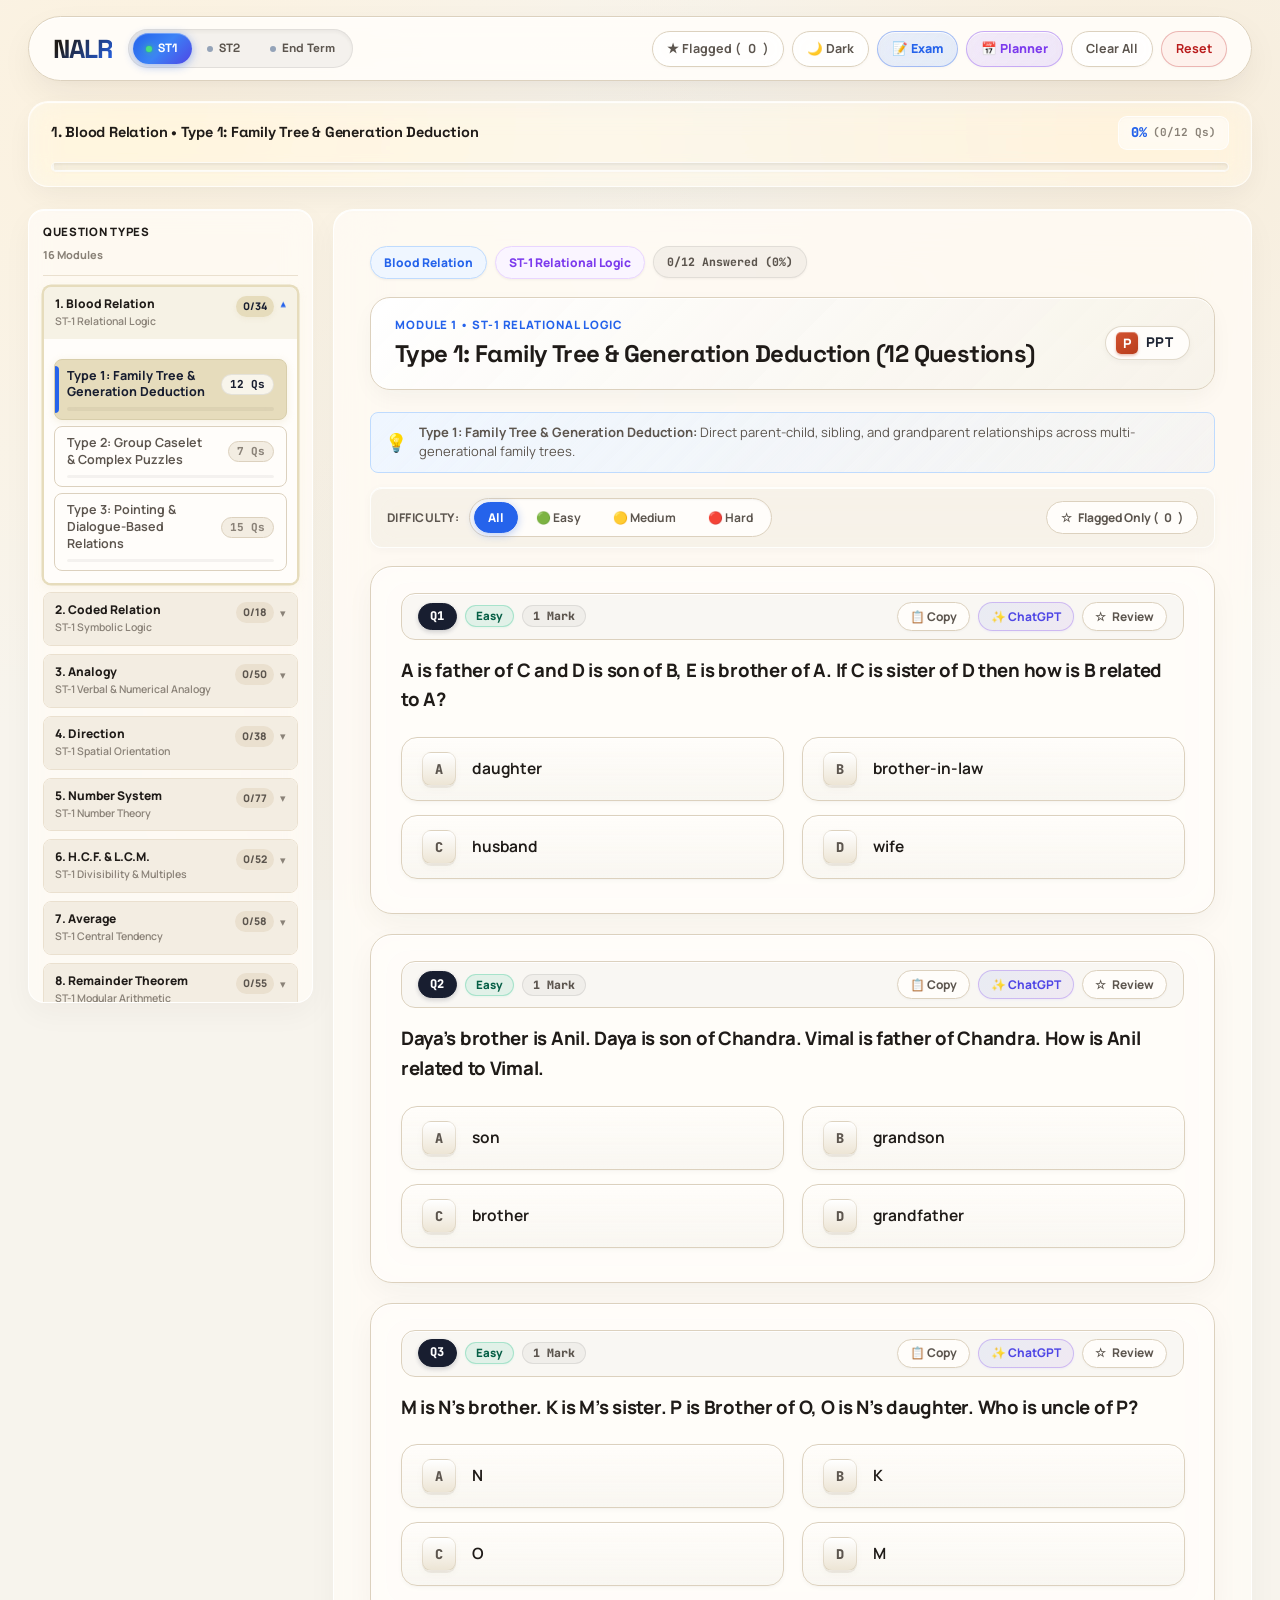
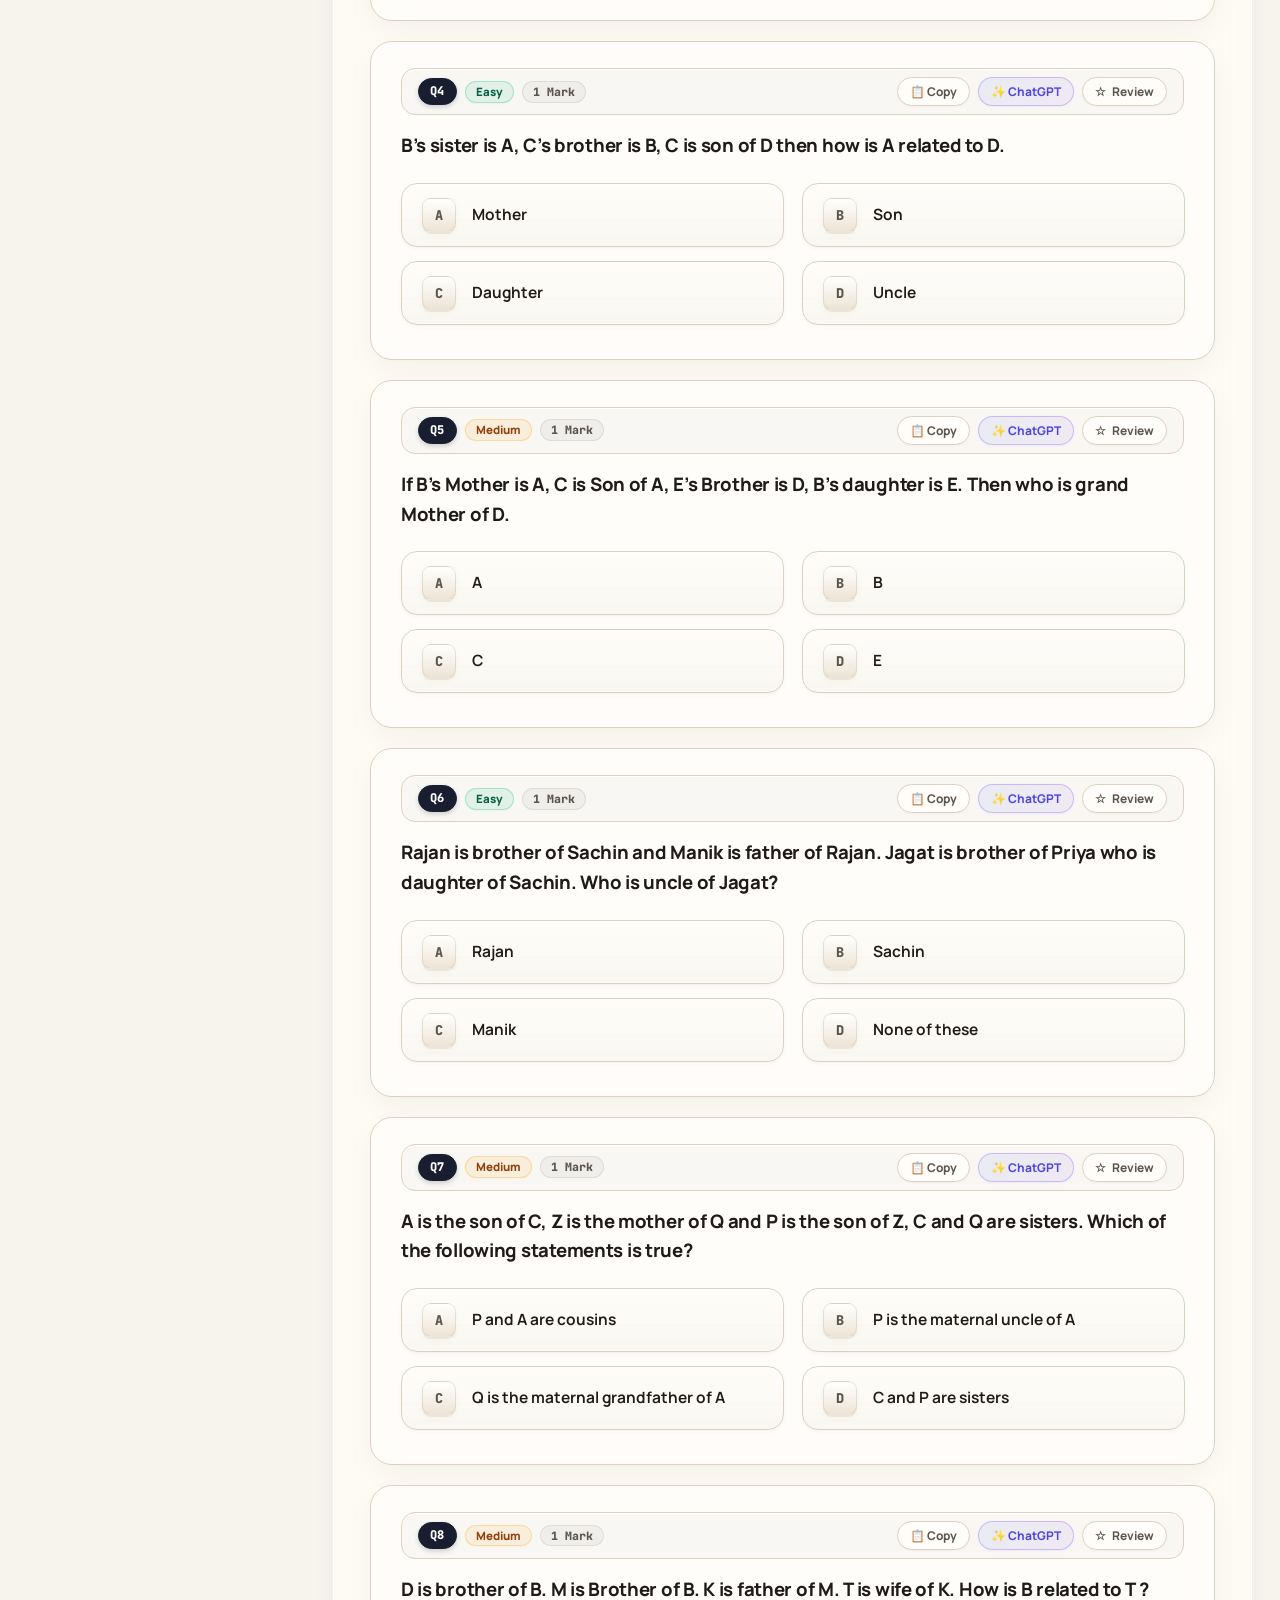
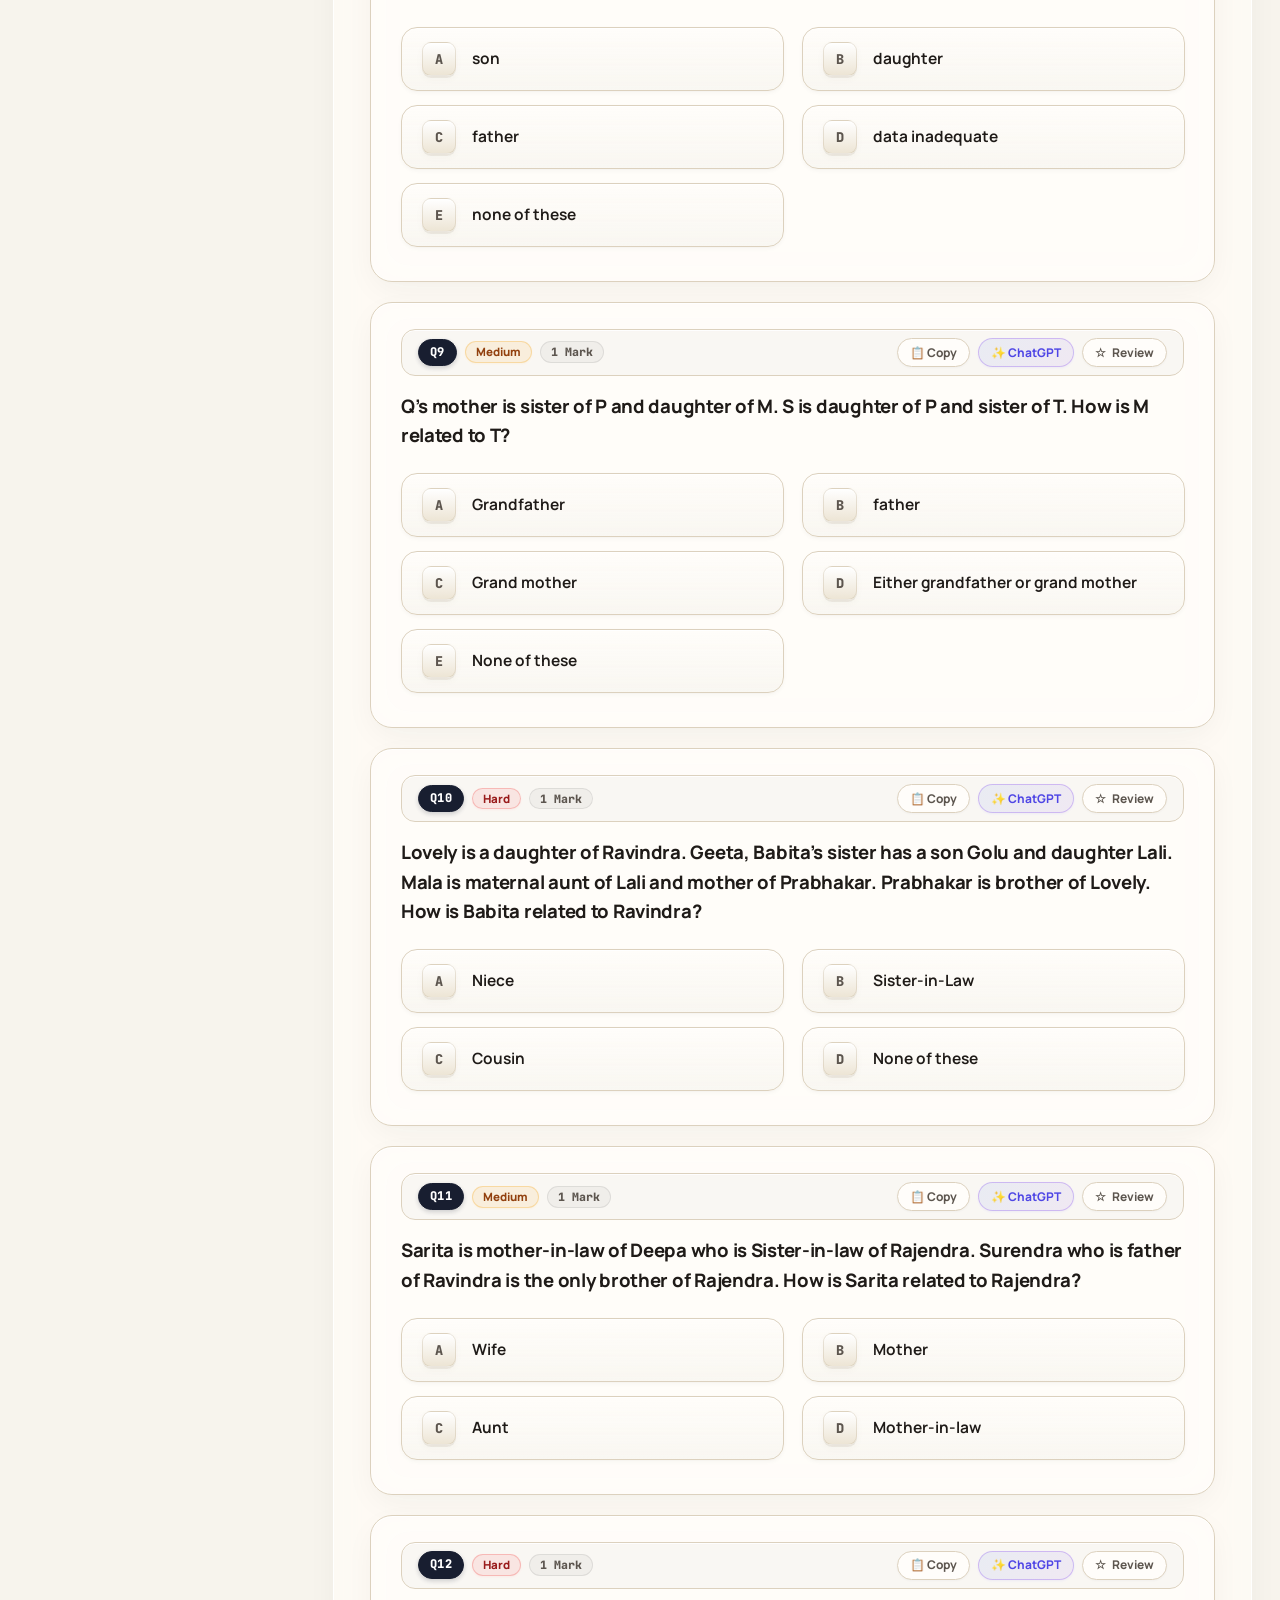
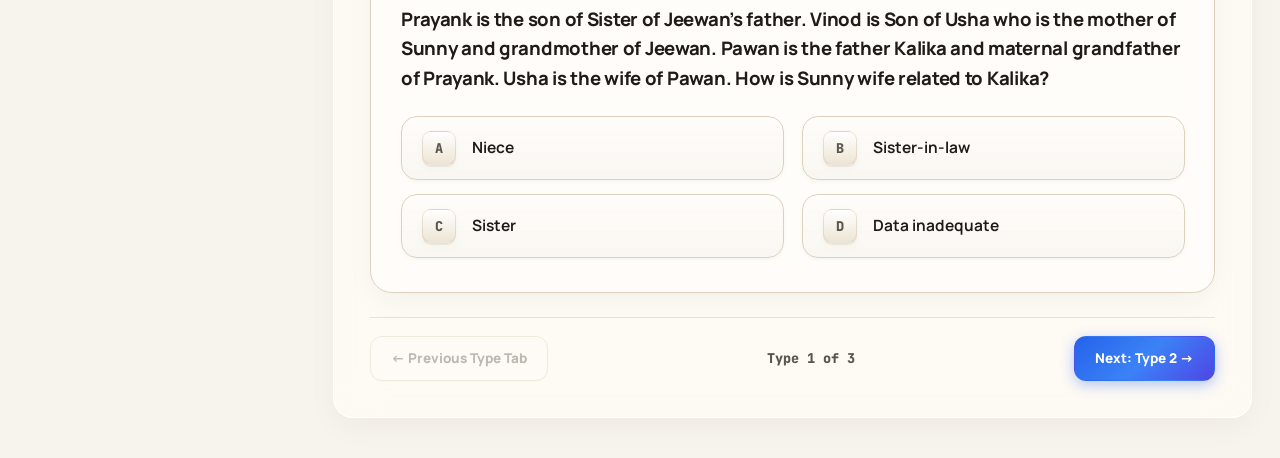
==== commit b42e91ff: "Add files via upload" ====
--- a/NALR MCQs/index.html
+++ b/NALR MCQs/index.html
@@ -17,10 +17,10 @@
   <link rel="preconnect" href="https://fonts.gstatic.com" crossorigin />
   <link href="https://fonts.googleapis.com/css2?family=DM+Mono:ital,wght@0,400;0,500;1,400&family=JetBrains+Mono:wght@400;500;600;700;800&family=Manrope:wght@400;500;600;700;800;900&family=Space+Grotesk:wght@500;600;700;800&display=swap" rel="stylesheet" />
 
-  <!-- Modular Stylesheets (v16.6 Standard Instant Natural Scrolling) -->
-  <link rel="stylesheet" href="main.css?v=16.6" />
-  <link rel="stylesheet" href="components.css?v=16.6" />
-  <link rel="stylesheet" href="visualizers.css?v=16.6" />
+  <!-- Modular Stylesheets (v17.1 Partnership Visualizers Upgrade) -->
+  <link rel="stylesheet" href="main.css?v=17.1" />
+  <link rel="stylesheet" href="components.css?v=17.1" />
+  <link rel="stylesheet" href="visualizers.css?v=17.1" />
 
   <style>
     /* Critical State Handling */
@@ -117,7 +117,7 @@
         <div class="sidebar-panel-header" id="sidebarPanelHeader">
           <div class="sidebar-panel-header-info">
             <span class="sidebar-panel-title">Question Types</span>
-            <span style="font-size: 11px; color: var(--ink-muted); font-weight:750;" id="sidebarTotalBadge">15 Modules</span>
+            <span style="font-size: 11px; color: var(--ink-muted); font-weight:750;" id="sidebarTotalBadge">16 Modules</span>
           </div>
           <button type="button" class="sidebar-mobile-toggle-btn" id="btnToggleMobileSidebar" aria-expanded="false" aria-label="Toggle Syllabus Topics List">
             <span class="mobile-toggle-label">Browse</span>
@@ -288,7 +288,7 @@
                 <div class="planner-term-header">
                   <label class="planner-term-title">
                     <input type="checkbox" class="planner-select-all-cb" data-term="st1" id="plannerSelectAll_st1" checked />
-                    <span>ST-1 Midterm Syllabus (15 Modules)</span>
+                    <span>ST-1 Midterm Syllabus (16 Modules)</span>
                   </label>
                   <button type="button" class="btn-term-accordion-toggle" data-target="plannerDrawer_st1" aria-expanded="true">▾ Collapse</button>
                 </div>
@@ -419,13 +419,13 @@
   6. app.js                     -> Main application controller and event engine
   =============================================================================
   -->
-  <!-- Scripts (Modular Load Order v16.6 Standard Instant Natural Scrolling) -->
-  <script src="syllabus.js?v=16.6"></script>
-  <script src="quiz_questions.js?v=16.6"></script>
-  <script src="sound_effects.js?v=16.6"></script>
-  <script src="confetti.js?v=16.6"></script>
-  <script src="interactive_visualizers.js?v=16.6"></script>
-  <script src="app.js?v=16.6"></script>
+  <!-- Scripts (Modular Load Order v17.1 Partnership Visualizers Upgrade) -->
+  <script src="syllabus.js?v=17.1"></script>
+  <script src="quiz_questions.js?v=17.1"></script>
+  <script src="sound_effects.js?v=17.1"></script>
+  <script src="confetti.js?v=17.1"></script>
+  <script src="interactive_visualizers.js?v=17.1"></script>
+  <script src="app.js?v=17.1"></script>
 </body>
 
 </html>
--- a/NALR MCQs/components.css
+++ b/NALR MCQs/components.css
@@ -1,4 +1,4 @@
-.main-header{background:var(--glass-card);backdrop-filter:blur(28px) saturate(190%);-webkit-backdrop-filter:blur(28px) saturate(190%);color:var(--ink-primary);border:1px solid var(--border-color);border-radius:999px;padding:12px 24px;box-shadow:inset 0 1px 0 rgba(255,255,255,0.9),0 14px 36px -4px rgba(24,30,48,0.07),0 4px 12px rgba(0,0,0,0.02);margin-bottom:20px;width:100%;position:relative;transition:transform var(--duration-fast) var(--ease-out),box-shadow var(--duration-normal) var(--ease-out),border-color var(--duration-normal) ease;transform:translateZ(0);backface-visibility:hidden}[data-theme="dark"] .main-header{background:rgba(20,28,46,0.82);border-color:rgba(255,255,255,0.12);box-shadow:inset 0 1px 0 rgba(255,255,255,0.1),0 18px 40px -8px rgba(0,0,0,0.5)}@media (max-width:900px){.main-header{border-radius:20px;padding:14px 18px}}.header-flex{display:flex;justify-content:space-between;align-items:center;flex-wrap:wrap;gap:14px}.header-title-group{display:flex;align-items:center;gap:16px;flex-wrap:wrap}.brand-cluster{display:inline-flex;align-items:center;gap:9px}.brand-cluster h1,.header-title-group h1{font-family:var(--font-display),var(--font-sans);font-size:clamp(22px,2.2vw,26px);font-weight:900;letter-spacing:-0.04em;background:linear-gradient(135deg,var(--ink-primary) 20%,var(--primary-blue) 100%);-webkit-background-clip:text;-webkit-text-fill-color:transparent;display:inline-block;margin:0;line-height:1}[data-theme="dark"] .brand-cluster h1,[data-theme="dark"] .header-title-group h1{background:linear-gradient(135deg,#ffffff 30%,#60a5fa 100%);-webkit-background-clip:text;-webkit-text-fill-color:transparent}.brand-badge-pill{display:inline-flex;align-items:center;gap:5px;padding:3px 8px;border-radius:999px;font-family:var(--font-mono);font-size:10.5px;font-weight:850;letter-spacing:0.05em;background:rgba(37,99,235,0.08);border:1px solid rgba(37,99,235,0.22);color:var(--primary-blue);box-shadow:0 1px 3px rgba(37,99,235,0.08)}[data-theme="dark"] .brand-badge-pill{background:rgba(59,130,246,0.16);border-color:rgba(96,165,250,0.35);color:#93c5fd}.brand-badge-pill .pulse-beacon{width:6px;height:6px;border-radius:50%;background:#10b981;box-shadow:0 0 6px #10b981,0 0 0 0 rgba(16,185,129,0.5);animation:beaconPulse 2.2s infinite}@keyframes beaconPulse{0%{box-shadow:0 0 4px #10b981,0 0 0 0 rgba(16,185,129,0.6)}50%{box-shadow:0 0 8px #10b981,0 0 0 4px rgba(16,185,129,0)}100%{box-shadow:0 0 4px #10b981,0 0 0 0 rgba(16,185,129,0)}}.term-selector-capsule{position:relative;display:inline-flex;align-items:center;gap:2px;background:rgba(0,0,0,0.045);border:1px solid rgba(0,0,0,0.08);border-radius:999px;padding:3px;box-shadow:inset 0 2px 4px rgba(0,0,0,0.05);user-select:none;-webkit-user-select:none;transition:background-color var(--duration-normal) ease,border-color var(--duration-normal) ease}[data-theme="dark"] .term-selector-capsule{background:rgba(0,0,0,0.35);border:1px solid rgba(255,255,255,0.12);box-shadow:inset 0 2px 5px rgba(0,0,0,0.5)}.term-sliding-pill{position:absolute;top:3px;bottom:3px;left:0;border-radius:999px;background:linear-gradient(135deg,#2563eb 0%,#3b82f6 50%,#4f46e5 100%);box-shadow:0 2px 10px rgba(37,99,235,0.45),inset 0 1px 0 rgba(255,255,255,0.3);pointer-events:none;z-index:1;opacity:0;transition:transform 0.35s var(--ease-liquid),width 0.35s var(--ease-liquid),opacity 0.2s ease;will-change:transform,width}.term-pill-btn{position:relative;z-index:2;display:inline-flex;align-items:center;gap:6px;background:transparent !important;border:none;color:var(--ink-secondary);font-family:var(--font-display),var(--font-sans);font-size:12px;font-weight:800;padding:6px 14px;border-radius:999px;cursor:pointer;outline:none;white-space:nowrap;-webkit-appearance:none;appearance:none;box-shadow:none !important;touch-action:manipulation;user-select:none;-webkit-user-select:none;transition:color 0.18s ease,transform var(--duration-fast) var(--ease-out)}.term-pill-btn:active:not(.active){transform:scale(0.96);transition-duration:var(--duration-micro)}.term-pill-btn .term-dot{width:6px;height:6px;border-radius:50%;background:#94a3b8;display:inline-block;flex-shrink:0;transition:background-color var(--duration-normal) ease,box-shadow var(--duration-normal) ease}.term-pill-btn.active{color:#ffffff !important}.term-pill-btn.active .term-dot{background:#4ade80;box-shadow:0 0 8px #4ade80,0 0 2px #22c55e}.header-btn-group{display:flex;gap:8px;flex-wrap:wrap;align-items:center}.btn-minimal-primary{background:linear-gradient(135deg,#2563eb 0%,#3b82f6 50%,#4f46e5 100%);color:#ffffff;border:1px solid rgba(255,255,255,0.2);font-weight:750;font-size:12.5px;padding:8px 16px;border-radius:999px;cursor:pointer;display:inline-flex;align-items:center;gap:7px;box-shadow:0 2px 10px rgba(37,99,235,0.35),inset 0 1px 0 rgba(255,255,255,0.3);transition:transform var(--duration-fast) var(--ease-out),box-shadow var(--duration-fast) var(--ease-out),filter var(--duration-fast) ease;touch-action:manipulation}.btn-minimal-primary:active{transform:translateY(1px) scale(0.97);box-shadow:0 1px 4px rgba(37,99,235,0.25)}.btn-minimal-secondary{background:rgba(255,255,255,0.7);backdrop-filter:blur(10px);-webkit-backdrop-filter:blur(10px);color:var(--ink-secondary);border:1px solid var(--border-color);font-weight:700;font-size:12.5px;padding:7px 14px;border-radius:999px;cursor:pointer;display:inline-flex;align-items:center;gap:7px;box-shadow:0 1px 3px rgba(0,0,0,0.03),inset 0 1px 0 rgba(255,255,255,0.8);transition:transform var(--duration-fast) var(--ease-out),border-color var(--duration-fast) ease,background-color var(--duration-fast) ease,color var(--duration-fast) ease,box-shadow var(--duration-fast) ease;touch-action:manipulation}.btn-minimal-secondary:active{transform:translateY(1px) scale(0.96);box-shadow:0 1px 2px rgba(0,0,0,0.04)}[data-theme="dark"] .btn-minimal-secondary{background:rgba(255,255,255,0.06);border-color:rgba(255,255,255,0.12);color:#e2e8f0;box-shadow:0 1px 3px rgba(0,0,0,0.3),inset 0 1px 0 rgba(255,255,255,0.08)}[data-theme="dark"] .btn-minimal-secondary:hover{background:rgba(255,255,255,0.12);border-color:rgba(96,165,250,0.5);color:#ffffff;box-shadow:0 4px 14px rgba(0,0,0,0.4)}.btn-exam-trigger{background:linear-gradient(135deg,rgba(37,99,235,0.1) 0%,rgba(59,130,246,0.14) 100%) !important;border-color:rgba(37,99,235,0.35) !important;color:var(--primary-blue) !important;font-weight:800 !important}.btn-planner-trigger{background:linear-gradient(135deg,rgba(124,58,237,0.1) 0%,rgba(139,92,246,0.14) 100%) !important;border-color:rgba(124,58,237,0.35) !important;color:#7c3aed !important;font-weight:800 !important}.btn-minimal-danger{background:rgba(239,68,68,0.06);color:var(--crimson-red);border:1px solid var(--crimson-red-border);font-weight:700;font-size:12.5px;padding:7px 14px;border-radius:999px;cursor:pointer;display:inline-flex;align-items:center;gap:7px;box-shadow:0 1px 3px rgba(0,0,0,0.03);transition:transform var(--duration-fast) var(--ease-out),border-color var(--duration-fast) ease,background-color var(--duration-fast) ease,box-shadow var(--duration-fast) ease;touch-action:manipulation}.btn-minimal-danger:active{transform:translateY(1px) scale(0.96)}.progress-card{position:sticky;top:12px;z-index:900;background:var(--glass-card);backdrop-filter:blur(24px) saturate(180%);-webkit-backdrop-filter:blur(24px) saturate(180%);border:1px solid var(--border-color);border-radius:20px;padding:14px 22px;margin-bottom:22px;box-shadow:inset 0 1px 0 rgba(255,255,255,0.95),0 12px 32px -4px rgba(24,30,48,0.06),0 2px 6px -1px rgba(24,30,48,0.02);width:100%;transition:padding 0.22s var(--ease-out),box-shadow 0.22s ease,border-color 0.22s ease;transform:translateZ(0);backface-visibility:hidden;will-change:padding,box-shadow}[data-theme="dark"] .progress-card{background:rgba(20,28,46,0.88);border-color:rgba(255,255,255,0.12);box-shadow:inset 0 1px 0 rgba(255,255,255,0.1),0 14px 34px -4px rgba(0,0,0,0.5)}.progress-card.is-compact{padding:10px 18px;box-shadow:inset 0 1px 0 rgba(255,255,255,0.95),0 14px 34px -4px rgba(24,30,48,0.1);border-color:var(--primary-blue-border)}.progress-card.is-compact .telemetry-chip{padding:3px 8px;font-size:11px}.progress-card.is-compact .progress-bar-track{height:7px}.progress-card.is-compact ~ .study-layout .sidebar-panel{top:80px;max-height:calc(100vh - 96px)}.progress-header-row{display:flex;justify-content:space-between;align-items:center;margin-bottom:12px;flex-wrap:wrap;gap:12px}.telemetry-left{display:flex;align-items:center;gap:10px;min-width:0}.telemetry-radar-beacon{width:9px;height:9px;border-radius:50%;background:#10b981;box-shadow:0 0 0 0 rgba(16,185,129,0.7);animation:radarTelemetryPing 2s infinite;flex-shrink:0}@keyframes radarTelemetryPing{0%{box-shadow:0 0 0 0 rgba(16,185,129,0.8),0 0 4px #10b981}50%{box-shadow:0 0 0 6px rgba(16,185,129,0),0 0 8px #10b981}100%{box-shadow:0 0 0 0 rgba(16,185,129,0),0 0 4px #10b981}}.telemetry-topic-title{font-family:var(--font-display),var(--font-sans);font-size:14.5px;font-weight:850;color:var(--ink-primary);letter-spacing:-0.015em;white-space:nowrap;overflow:hidden;text-overflow:ellipsis}.telemetry-right{display:flex;align-items:center;gap:10px;flex-wrap:wrap}.telemetry-chip{display:inline-flex;align-items:center;gap:6px;padding:5px 12px;border-radius:9px;background:rgba(0,0,0,0.035);border:1px solid rgba(0,0,0,0.07);font-family:var(--font-mono);font-size:12px;box-shadow:inset 0 1px 2px rgba(0,0,0,0.02);white-space:nowrap}[data-theme="dark"] .telemetry-chip{background:rgba(255,255,255,0.05);border:1px solid rgba(255,255,255,0.1);box-shadow:inset 0 1px 2px rgba(0,0,0,0.3)}.chip-label{font-size:10px;font-weight:850;text-transform:uppercase;letter-spacing:0.06em;color:var(--ink-muted)}.chip-val{font-weight:900;font-size:13.5px;letter-spacing:-0.01em}.chip-pct{color:var(--primary-blue)}.chip-score{color:#10b981}[data-theme="dark"] .chip-pct{color:#60a5fa}[data-theme="dark"] .chip-score{color:#34d399}.chip-sub{font-size:11px;color:var(--ink-muted);font-weight:700}.progress-bar-track{width:100%;height:9px;background:rgba(0,0,0,0.06);border-radius:999px;position:relative;box-shadow:inset 0 1.5px 3px rgba(0,0,0,0.08)}[data-theme="dark"] .progress-bar-track{background:rgba(0,0,0,0.4);box-shadow:inset 0 1.5px 3px rgba(0,0,0,0.6)}.progress-bar-indicator{height:100%;width:0%;background:linear-gradient(90deg,#2563eb 0%,#3b82f6 45%,#06b6d4 80%,#10b981 100%);background-size:150% 100%;border-radius:999px;transition:width 0.55s cubic-bezier(0.16,1,0.3,1);box-shadow:0 0 12px rgba(16,185,129,0.5);position:relative;overflow:hidden}.progress-bar-indicator::after{content:"";position:absolute;top:0;left:0;width:50%;height:100%;background:linear-gradient(90deg,transparent,rgba(255,255,255,0.5),transparent);animation:shimmerPass 2.4s infinite;transform:translateZ(0);will-change:transform}@keyframes shimmerPass{0%{transform:translateX(-120%)}50%,100%{transform:translateX(250%)}}.progress-bar-indicator.progress-sweep::before{content:"";position:absolute;top:0;left:0;bottom:0;width:70px;background:linear-gradient(90deg,transparent 0%,rgba(255,255,255,0.85) 50%,transparent 100%);animation:sweepProgressPulse 0.65s cubic-bezier(0.16,1,0.3,1) forwards;pointer-events:none;z-index:2}@keyframes sweepProgressPulse{0%{transform:translateX(-100%);opacity:0}20%{opacity:1}100%{transform:translateX(1000%);opacity:0}}.study-layout{display:grid;grid-template-columns:285px minmax(0,1fr);gap:20px;width:100%;align-items:start}.sidebar-panel{background:var(--glass-bg);backdrop-filter:var(--glass-blur-sm);-webkit-backdrop-filter:var(--glass-blur-sm);border:1px solid var(--glass-border);border-radius:var(--radius-lg);padding:13px 14px;box-shadow:var(--glass-specular);position:sticky;top:92px;max-height:calc(100vh - 106px);overflow-y:auto;transition:var(--transition-smooth)}.sidebar-panel-header{padding-bottom:8px;margin-bottom:10px;border-bottom:1px solid var(--border-subtle);display:flex;justify-content:space-between;align-items:center}.sidebar-panel-title{font-size:11.5px;font-weight:900;color:var(--ink-primary);text-transform:uppercase;letter-spacing:0.06em;display:flex;align-items:center;gap:5px}.module-acc-item{margin-bottom:8px;border:1px solid var(--border-subtle);border-radius:var(--radius-sm);overflow:hidden;background:var(--card-bg);transition:var(--transition-bounce)}.module-acc-item:hover{border-color:var(--border-color);box-shadow:var(--shadow-sm)}.module-acc-item.is-current-module{border-color:#e6dcbc;box-shadow:0 0 0 1.5px #e6dcbc,0 3px 8px rgba(230,220,188,0.25)}.module-acc-btn{width:100%;background:var(--card-sub-bg);border:none;padding:9px 11px;text-align:left;cursor:pointer;display:flex;justify-content:space-between;align-items:flex-start;gap:8px;transition:var(--transition-smooth)}.module-acc-btn:hover{background:var(--card-hover)}.module-acc-btn.active{background:rgba(230,220,188,0.35)}.module-info-left{display:flex;flex-direction:column;gap:2px}.mod-num-tag{font-size:10px;font-weight:850;color:#8c7e56;text-transform:uppercase;letter-spacing:0.04em}.mod-title-text{font-size:12px;font-weight:800;color:var(--ink-primary);line-height:1.25}.mod-lec-text{font-size:10.5px;color:var(--ink-muted);font-weight:600}.module-pill-badge{font-size:10.5px;padding:2px 7px;border-radius:999px;background:var(--border-subtle);color:var(--ink-secondary);font-weight:800;flex-shrink:0;transition:var(--transition-smooth)}.module-acc-btn.active .module-pill-badge{background:#e6dcbc;color:#181e30;box-shadow:0 2px 5px rgba(230,220,188,0.3)}.module-guide-nav-btn{width:100%;background:var(--card-sub-bg);border:1px solid var(--border-color);border-radius:var(--radius-xs);padding:6px 10px;font-size:11.5px;font-weight:800;color:var(--ink-primary);cursor:pointer;display:flex;align-items:center;justify-content:center;gap:6px;margin-bottom:7px;transition:var(--transition-bounce)}.module-guide-nav-btn:hover{background:var(--card-hover);border-color:var(--purple-accent);color:var(--purple-accent);transform:translateY(-1px)}.module-guide-nav-btn.active-guide{background:var(--purple-gradient);color:#ffffff;border-color:transparent;box-shadow:var(--shadow-glow-purple)}.module-questions-grid{padding:8px 10px;background:var(--card-bg)}.q-grid-items{display:grid;grid-template-columns:repeat(4,1fr);gap:5px}.q-nav-btn{height:31px;border:1px solid var(--border-color);background:var(--card-bg);border-radius:var(--radius-xs);font-size:12px;font-weight:800;color:var(--ink-secondary);cursor:pointer;display:flex;align-items:center;justify-content:center;position:relative;transition:var(--transition-bounce)}.q-nav-btn:hover{border-color:var(--primary-blue);background:var(--card-hover);transform:translateY(-2px) scale(1.05);box-shadow:var(--shadow-sm);color:var(--primary-blue);z-index:2}.q-nav-btn:active{transform:scale(0.95)}.q-nav-btn.current{border-color:var(--primary-blue);background:var(--primary-blue-bg);color:var(--primary-blue);font-weight:900;box-shadow:0 0 0 2px var(--primary-blue),0 4px 10px rgba(37,99,235,0.25);animation:currentPulse 2s infinite}@keyframes currentPulse{0%,100%{box-shadow:0 0 0 2px var(--primary-blue),0 4px 10px rgba(37,99,235,0.25)}50%{box-shadow:0 0 0 3.5px var(--primary-blue),0 6px 16px rgba(37,99,235,0.4)}}.q-nav-btn.answered-correct{background:var(--emerald-green-bg) !important;border-color:var(--emerald-green) !important;color:var(--emerald-green-text) !important;font-weight:900 !important;box-shadow:0 2px 6px rgba(16,185,129,0.15)}.q-nav-btn.answered-wrong{background:var(--crimson-red-bg) !important;border-color:var(--crimson-red) !important;color:var(--crimson-red-text) !important;font-weight:900 !important;box-shadow:0 2px 6px rgba(239,68,68,0.15)}.q-nav-btn.flagged::after{content:"★";position:absolute;top:2px;right:3px;font-size:10px;color:#f59e0b;text-shadow:0 1px 2px rgba(0,0,0,0.2);animation:starSparkle 2s ease-in-out infinite}@keyframes starSparkle{0%,100%{transform:scale(1)}50%{transform:scale(1.3)}}.content-panel{display:flex;flex-direction:column;gap:20px;min-width:0}.study-card-main{background:var(--glass-bg);backdrop-filter:var(--glass-blur);-webkit-backdrop-filter:var(--glass-blur);border:1px solid var(--glass-border);border-radius:20px;box-shadow:var(--glass-specular);padding:clamp(22px,2.8vw,36px);transition:var(--transition-smooth);position:relative}.module-masterclass-view{display:none}.module-masterclass-view.is-visible{display:block;animation:fadeInUp 0.35s cubic-bezier(0.16,1,0.3,1)}.mod-guide-header{background:linear-gradient(135deg,var(--card-sub-bg) 0%,var(--card-bg) 100%);border:1.5px solid var(--border-color);border-radius:var(--radius-md);padding:22px 28px;margin-bottom:24px;position:relative;overflow:hidden;box-shadow:var(--shadow-sm)}.mod-guide-header::before{content:"";position:absolute;top:0;left:0;bottom:0;width:5px;background:var(--purple-gradient)}.mod-guide-header h2{font-size:24px;font-weight:900;color:var(--ink-primary);margin-bottom:5px;letter-spacing:-0.02em}.mod-guide-header span{font-size:14px;color:var(--purple-accent);font-weight:800;display:inline-flex;align-items:center;gap:6px}.mod-guide-section{background:var(--card-bg);border:1.5px solid var(--border-color);border-left:5px solid var(--primary-blue);border-radius:var(--radius-md);padding:20px 24px;margin-bottom:18px;box-shadow:var(--shadow-sm);transition:var(--transition-bounce)}.mod-guide-section:hover{transform:translateY(-2px);box-shadow:var(--shadow-md);border-color:var(--border-glow)}.mod-guide-section h3{font-size:16.5px;font-weight:850;color:var(--ink-primary);margin-bottom:10px;display:flex;align-items:center;gap:8px;letter-spacing:-0.01em}.mod-guide-section p{font-size:14.5px;color:var(--ink-secondary);line-height:1.7}.mod-guide-section ul{padding-left:22px;margin-top:10px}.mod-guide-section li{font-size:14.5px;color:var(--ink-secondary);margin-bottom:8px;line-height:1.6}.question-mode-view{animation:fadeInUp 0.3s cubic-bezier(0.16,1,0.3,1)}.breadcrumb-container{display:flex;align-items:center;gap:8px;flex-wrap:wrap;margin-bottom:18px}.tag-badge{padding:6px 13px;border-radius:999px;font-weight:800;font-size:12px;display:inline-flex;align-items:center;gap:6px;box-shadow:var(--shadow-sm);transition:var(--transition-fast)}.tag-badge:hover{transform:translateY(-1px)}.tag-module{background:var(--primary-blue-bg);color:var(--primary-blue);border:1px solid var(--primary-blue-border)}.tag-lecture{background:var(--purple-accent-bg);color:var(--purple-accent);border:1px solid var(--purple-accent-border)}.tag-diff-easy{background:rgba(16,185,129,0.1);color:#065f46;border:1px solid rgba(16,185,129,0.28);box-shadow:0 1px 3px rgba(16,185,129,0.08)}[data-theme="dark"] .tag-diff-easy{background:rgba(16,185,129,0.16);color:#6ee7b7;border-color:rgba(16,185,129,0.4)}.tag-diff-medium{background:rgba(245,158,11,0.1);color:#92400e;border:1px solid rgba(245,158,11,0.28);box-shadow:0 1px 3px rgba(245,158,11,0.08)}[data-theme="dark"] .tag-diff-medium{background:rgba(245,158,11,0.16);color:#fde68a;border-color:rgba(245,158,11,0.4)}.tag-diff-hard{background:rgba(239,68,68,0.1);color:#991b1b;border:1px solid rgba(239,68,68,0.28);box-shadow:0 1px 3px rgba(239,68,68,0.08)}[data-theme="dark"] .tag-diff-hard{background:rgba(239,68,68,0.16);color:#fca5a5;border-color:rgba(239,68,68,0.4)}.tag-points{background:rgba(0,0,0,0.04);color:var(--ink-secondary);border:1px solid rgba(0,0,0,0.08);font-family:var(--font-mono);font-size:11.5px;font-weight:750}[data-theme="dark"] .tag-points{background:rgba(255,255,255,0.06);border-color:rgba(255,255,255,0.1);color:#cbd5e1}.current-topic-banner{background:linear-gradient(135deg,rgba(255,255,255,0.95) 0%,rgba(246,242,232,0.85) 100%);border:1.5px solid var(--border-color);border-radius:20px;padding:18px 24px;margin-bottom:22px;box-shadow:0 8px 24px -4px rgba(24,30,48,0.05),inset 0 1px 0 rgba(255,255,255,0.95);position:relative;display:flex;justify-content:space-between;align-items:center;gap:16px}[data-theme="dark"] .current-topic-banner{background:linear-gradient(135deg,rgba(26,34,54,0.95) 0%,rgba(18,25,42,0.9) 100%);border-color:rgba(255,255,255,0.12);box-shadow:0 8px 24px -4px rgba(0,0,0,0.4),inset 0 1px 0 rgba(255,255,255,0.08)}.topic-banner-text-group{flex:1;min-width:0}.topic-prefix{font-size:11.5px;font-weight:850;color:var(--primary-blue);text-transform:uppercase;letter-spacing:0.08em;display:block;margin-bottom:4px}.topic-full-title{font-family:var(--font-display),var(--font-sans);font-size:clamp(20px,2vw,24px);font-weight:900;color:var(--ink-primary);line-height:1.35;letter-spacing:-0.025em;margin:0}.btn-ppt-banner{height:34px;display:inline-flex;align-items:center;justify-content:center;gap:8px;padding:0 16px 0 10px;border-radius:999px;white-space:nowrap;cursor:pointer;text-decoration:none;background:var(--card-bg,#ffffff);border:1.5px solid rgba(220,212,195,0.85);box-shadow:0 2px 6px rgba(0,0,0,0.04);touch-action:manipulation;user-select:none;-webkit-user-select:none;transition:transform var(--duration-fast,160ms) var(--ease-out),box-shadow var(--duration-fast,160ms) ease,border-color var(--duration-fast,160ms) ease,background-color var(--duration-fast,160ms) ease;flex-shrink:0}.btn-ppt-banner .ppt-icon-box{width:22px;height:22px;background:linear-gradient(145deg,#d35230 0%,#b83d1b 100%);border-radius:5px;display:inline-flex;align-items:center;justify-content:center;flex-shrink:0;box-shadow:0 1.5px 3px rgba(184,61,27,0.35),inset 0 1px 0 rgba(255,255,255,0.3)}.btn-ppt-banner .ppt-icon-letter{color:#ffffff;font-family:var(--font-sans,-apple-system,BlinkMacSystemFont,"Segoe UI",Roboto,sans-serif);font-size:13px;font-weight:850;line-height:1;letter-spacing:-0.02em}.btn-ppt-banner .ppt-label-text{font-family:var(--font-sans,-apple-system,BlinkMacSystemFont,"Segoe UI",Roboto,sans-serif);font-size:13.5px;font-weight:850;letter-spacing:0.04em;color:#1e2433}.btn-ppt-banner:active{transform:scale(0.985);box-shadow:0 1px 3px rgba(0,0,0,0.05)}[data-theme="dark"] .btn-ppt-banner{background:rgba(24,32,52,0.95);border-color:rgba(255,255,255,0.16);box-shadow:0 2px 8px rgba(0,0,0,0.4)}[data-theme="dark"] .btn-ppt-banner .ppt-label-text{color:#f1f5f9}[data-theme="dark"] .btn-ppt-banner:hover{background:rgba(30,41,68,0.95);border-color:rgba(255,255,255,0.28);box-shadow:0 4px 14px rgba(0,0,0,0.55)}@media (max-width:640px){.current-topic-banner{flex-direction:column;align-items:flex-start}.btn-ppt-banner{align-self:flex-start}}.exam-question-card{border:2px solid var(--primary-blue);border-radius:var(--radius-lg);padding:26px;background:var(--card-bg);position:relative;box-shadow:var(--shadow-md),0 0 20px rgba(37,99,235,0.08),var(--specular-rim);transition:var(--transition-smooth)}[data-theme="dark"] .exam-question-card{border-color:var(--primary-blue-border);box-shadow:0 0 25px rgba(37,99,235,0.12),var(--specular-rim)}.exam-header-row{display:flex;justify-content:space-between;align-items:center;margin-bottom:14px}.exam-tag-top{background:var(--primary-gradient);color:#ffffff;font-size:12px;font-weight:850;padding:4px 12px;border-radius:999px;text-transform:uppercase;letter-spacing:0.06em;display:inline-block;box-shadow:0 2px 8px rgba(37,99,235,0.3)}.btn-clear-single-q{background:var(--card-sub-bg);color:var(--ink-muted);border:1px solid var(--border-color);font-size:12px;font-weight:750;padding:5px 12px;border-radius:var(--radius-sm);cursor:pointer;transition:var(--transition-bounce)}.btn-clear-single-q:hover{background:var(--crimson-red-bg);color:var(--crimson-red-text);border-color:var(--crimson-red-border);transform:translateY(-1px)}.exam-q-text{font-size:clamp(17px,1.9vw,21px);font-weight:900;color:var(--ink-primary);line-height:1.45;margin:10px 0 20px;letter-spacing:-0.015em}.exam-options-stack{display:grid;gap:11px}.exam-opt-btn,.tab-q-options-stack .exam-opt-btn,.full-exam-opt-btn{width:100%;text-align:left;background:linear-gradient(180deg,var(--card-bg) 0%,rgba(248,246,240,0.85) 100%);border:1.5px solid var(--border-color);border-radius:16px;padding:14px 20px;cursor:pointer;display:flex;align-items:center;gap:16px;line-height:1.5;color:var(--ink-primary);font-size:15.5px;font-weight:650;box-shadow:0 2px 4px rgba(0,0,0,0.03),0 1px 2px rgba(0,0,0,0.02),inset 0 1px 0 rgba(255,255,255,0.95);position:relative;touch-action:manipulation;user-select:none;-webkit-user-select:none;min-height:56px;transition:transform 0.22s cubic-bezier(0.16,1,0.3,1),border-color 0.22s ease,background-color 0.22s ease,box-shadow 0.22s ease,opacity var(--duration-normal) ease}[data-theme="dark"] .exam-opt-btn,[data-theme="dark"] .tab-q-options-stack .exam-opt-btn,[data-theme="dark"] .full-exam-opt-btn{background:linear-gradient(180deg,var(--card-bg) 0%,rgba(18,25,40,0.9) 100%);border-color:rgba(255,255,255,0.12);box-shadow:0 2px 6px rgba(0,0,0,0.35),inset 0 1px 0 rgba(255,255,255,0.08)}.exam-opt-btn:active:not(:disabled),.tab-q-options-stack .exam-opt-btn:active:not(:disabled),.full-exam-opt-btn:active:not(:disabled){transform:translateY(1.5px) scale(0.985);box-shadow:0 1px 2px rgba(0,0,0,0.08),inset 0 1px 2px rgba(0,0,0,0.06);transition-duration:var(--duration-micro)}.exam-opt-btn:disabled,.tab-q-options-stack .exam-opt-btn:disabled,.full-exam-opt-btn:disabled{cursor:default}.opt-badge-letter,.tab-q-options-stack .opt-badge-letter,.full-exam-opt-btn .opt-badge-letter{flex:0 0 34px;height:34px;border-radius:9px;display:grid;place-items:center;background:var(--keycap-bg,linear-gradient(180deg,#ffffff 0%,#ede8de 100%));border:1px solid var(--keycap-border,rgba(0,0,0,0.12));font-family:var(--font-mono);font-size:13.5px;font-weight:850;color:var(--ink-secondary);box-shadow:var(--keycap-shadow,0 2px 0 0 rgba(0,0,0,0.08),0 3px 6px rgba(0,0,0,0.04),inset 0 1px 0 #ffffff);transition:transform var(--duration-fast) var(--ease-spring),background var(--duration-fast) ease,border-color var(--duration-fast) ease,color var(--duration-fast) ease,box-shadow var(--duration-fast) ease}.exam-opt-btn.correct{border-color:var(--emerald-green) !important;background:var(--emerald-green-bg) !important;color:var(--emerald-green-text) !important;font-weight:750 !important;position:relative;box-shadow:0 0 0 2px rgba(16,185,129,0.35),0 4px 14px rgba(16,185,129,0.18),var(--specular-rim) !important;transform:scale(1.012) translateY(-1px);transition:transform 0.24s cubic-bezier(0.16,1,0.3,1),border-color 0.24s ease,background-color 0.24s ease,box-shadow 0.24s ease,color 0.24s ease !important}.exam-opt-btn.animate-correct,.exam-opt-btn.correct:not(.guide-pulse){animation:optionSelectedSubtle 0.24s cubic-bezier(0.16,1,0.3,1) forwards !important}@keyframes optionSelectedSubtle{0%{transform:scale(0.992)}50%{transform:scale(1.018) translateY(-1px)}100%{transform:scale(1.012) translateY(-1px)}}.exam-opt-btn.correct .opt-badge-letter{background:var(--emerald-gradient) !important;color:#ffffff !important;border-color:transparent !important;transform:scale(1.06);transition:transform 0.24s cubic-bezier(0.16,1,0.3,1),background 0.24s ease,color 0.24s ease,border-color 0.24s ease}.exam-opt-btn.animate-correct::before,.exam-opt-btn.correct:not(.guide-pulse)::before{content:"";position:absolute;inset:0;border-radius:inherit;pointer-events:none;background:radial-gradient(circle at center,rgba(16,185,129,0.18) 0%,rgba(16,185,129,0.04) 55%,transparent 75%);opacity:0.8;animation:optionGlowFade 0.35s ease forwards;z-index:1}.exam-opt-btn.animate-wrong::before,.exam-opt-btn.wrong::before{content:"";position:absolute;inset:0;border-radius:inherit;pointer-events:none;background:radial-gradient(circle at center,rgba(239,68,68,0.18) 0%,rgba(239,68,68,0.04) 55%,transparent 75%);opacity:0.8;animation:optionGlowFade 0.35s ease forwards;z-index:1}@keyframes optionGlowFade{0%{opacity:0.9}100%{opacity:0.6}}.exam-opt-btn.wrong{border-color:var(--crimson-red) !important;background:var(--crimson-red-bg) !important;color:var(--crimson-red-text) !important;font-weight:750 !important;position:relative;box-shadow:0 0 0 2px rgba(239,68,68,0.35),0 4px 14px rgba(239,68,68,0.18),var(--specular-rim) !important;transform:scale(1.01) translateY(-1px);transition:transform 0.24s cubic-bezier(0.16,1,0.3,1),border-color 0.24s ease,background-color 0.24s ease,box-shadow 0.24s ease,color 0.24s ease !important}.exam-opt-btn.animate-wrong,.exam-opt-btn.wrong{animation:optionSelectedSubtle 0.24s cubic-bezier(0.16,1,0.3,1) forwards !important}.exam-opt-btn.wrong .opt-badge-letter{background:var(--crimson-gradient) !important;color:#ffffff !important;border-color:transparent !important;transform:scale(1.06);transition:transform 0.24s cubic-bezier(0.16,1,0.3,1),background 0.24s ease,color 0.24s ease,border-color 0.24s ease}.exam-opt-btn.correct.guide-pulse{animation:correctGuidePulse 1.2s ease-in-out 3 forwards !important}@keyframes correctGuidePulse{0%,100%{box-shadow:0 0 0 2px rgba(16,185,129,0.35),0 0 8px rgba(16,185,129,0.12),var(--specular-rim);border-color:rgba(16,185,129,0.75) !important}50%{box-shadow:0 0 0 3px rgba(16,185,129,0.5),0 0 16px rgba(16,185,129,0.25),var(--specular-rim);border-color:#10b981 !important}}.exam-opt-btn.dimmed{opacity:0.42 !important;transform:scale(0.99) !important;cursor:default !important;box-shadow:none !important}.feedback-status-pill{display:inline-flex;align-items:center;padding:3px 12px;border-radius:999px;font-size:13.5px;font-weight:800;letter-spacing:0.01em}.feedback-status-pill.is-correct{background:var(--emerald-gradient);color:#ffffff;box-shadow:0 2px 8px rgba(16,185,129,0.3)}.feedback-status-pill.is-wrong{background:var(--crimson-gradient);color:#ffffff;box-shadow:0 2px 8px rgba(239,68,68,0.3)}button:active:not(:disabled),.exam-opt-btn:active:not(:disabled),.subtab-pill:active,.btn-term-capsule:active,.btn-minimal-primary:active,.btn-minimal-secondary:active,.btn-minimal-danger:active,.btn-copy-q:active,.btn-gemini-q:active,.btn-flag-single-q:active,.btn-action-nav:active:not(:disabled),.btn-next-action:active:not(:disabled),.q-nav-btn:active,.btn-ppt-banner:active,.btn-ppt-link:active,.sidebar-mod-item:active,.btn-clear-choice:active{transform:scale(0.985) !important}.exam-feedback-box{margin-top:20px;border-radius:var(--radius-md);line-height:1.65;font-size:14.5px;box-shadow:var(--shadow-md);display:grid;grid-template-rows:0fr;transition:grid-template-rows 0.35s cubic-bezier(0.16,1,0.3,1),box-shadow 0.25s ease,border-color 0.25s ease;overflow:hidden;contain:layout paint;will-change:grid-template-rows}.exam-feedback-box.is-shown{grid-template-rows:1fr}.exam-feedback-box-content{min-height:0;overflow:hidden;padding:16px 20px;opacity:0;transform:translateY(-6px);transition:opacity 0.32s cubic-bezier(0.16,1,0.3,1) 0.08s,transform 0.32s cubic-bezier(0.16,1,0.3,1) 0.08s}.exam-feedback-box.is-shown .exam-feedback-box-content{opacity:1;transform:translateY(0)}.exam-feedback-box:not(:has(.exam-feedback-box-content)){padding:16px 20px}.exam-feedback-box.is-good{background:var(--emerald-green-bg);border:2px solid var(--emerald-green);color:var(--emerald-green-text)}.exam-feedback-box.is-bad{background:var(--crimson-red-bg);border:2px solid var(--crimson-red);color:var(--crimson-red-text)}.feedback-headline{font-weight:900;font-size:16px;margin-bottom:6px;display:flex;align-items:center;gap:8px}.bottom-controls-bar{display:flex;justify-content:space-between;align-items:center;gap:12px;margin-top:22px;padding-top:18px;border-top:1.5px solid var(--border-subtle);flex-wrap:wrap}.btn-action-nav{padding:11px 20px;border-radius:var(--radius-md);border:1.5px solid var(--border-color);background:var(--card-bg);color:var(--ink-secondary);font-weight:800;font-size:13.5px;cursor:pointer;box-shadow:var(--shadow-sm);display:inline-flex;align-items:center;gap:8px;transition:var(--transition-bounce)}.btn-action-nav:hover:not(:disabled){background:var(--card-hover);border-color:var(--primary-blue);color:var(--primary-blue);transform:translateY(-2px);box-shadow:var(--shadow-md)}.btn-action-nav:disabled{opacity:0.4;cursor:not-allowed;transform:none !important}.btn-action-nav.btn-next-action,.btn-next-action{background:var(--primary-gradient) !important;color:#ffffff !important;border:1.5px solid transparent !important;box-shadow:0 4px 14px rgba(37,99,235,0.35) !important}.btn-action-nav.btn-next-action *,.btn-next-action *{color:#ffffff !important}.btn-action-nav.btn-next-action:hover:not(:disabled),.btn-action-nav.btn-next-action:focus:not(:disabled),.btn-action-nav.btn-next-action:active:not(:disabled),.btn-next-action:hover:not(:disabled),.btn-next-action:focus:not(:disabled),.btn-next-action:active:not(:disabled){background:linear-gradient(135deg,#1d4ed8 0%,#2563eb 100%) !important;color:#ffffff !important;border-color:transparent !important;transform:translateY(-2px) scale(1.02);box-shadow:0 0 20px rgba(37,99,235,0.4) !important;filter:brightness(1.08)}.btn-action-nav.btn-next-action:active:not(:disabled),.btn-next-action:active:not(:disabled){transform:translateY(0) scale(0.98)}.btn-flag-action{background:var(--amber-gold-bg);color:var(--amber-gold-text);border-color:var(--amber-gold-border)}.btn-flag-action:hover:not(:disabled){border-color:var(--amber-gold);color:var(--amber-gold-text)}.btn-flag-action.is-flagged{background:linear-gradient(135deg,#fef08a 0%,#fde047 100%);border-color:#eab308;color:#854d0e;box-shadow:0 0 12px rgba(234,179,8,0.4)}.results-container-card{display:none !important;background:var(--card-glass);backdrop-filter:blur(14px);-webkit-backdrop-filter:blur(14px);border-radius:var(--radius-xl);box-shadow:var(--shadow-lg),var(--specular-rim);border:1.5px solid var(--border-color);padding:clamp(24px,4vw,42px);text-align:center;width:100%;animation:popInFeedback 0.4s cubic-bezier(0.34,1.56,0.64,1)}.results-container-card.is-active{display:block !important}.results-container-card h2{font-size:clamp(24px,2.5vw,32px);font-weight:900;color:var(--ink-primary);margin-bottom:8px;letter-spacing:-0.02em}.big-score-number{font-size:clamp(48px,6vw,72px);font-weight:950;background:linear-gradient(135deg,#2563eb 0%,#10b981 100%);-webkit-background-clip:text;-webkit-text-fill-color:transparent;margin:10px 0;letter-spacing:-0.03em}.results-grid-stats{display:grid;grid-template-columns:repeat(auto-fit,minmax(180px,1fr));gap:16px;margin:24px 0}.res-stat-cell{background:var(--card-sub-bg);border:1.5px solid var(--border-color);border-radius:var(--radius-md);padding:18px 16px;display:flex;flex-direction:column;gap:6px;box-shadow:var(--shadow-sm);transition:var(--transition-bounce)}.res-stat-cell:hover{transform:translateY(-3px);box-shadow:var(--shadow-md);border-color:var(--primary-blue-border)}.res-stat-cell b{font-size:26px;font-weight:900;color:var(--ink-primary)}.res-stat-cell span{font-size:13px;font-weight:700;color:var(--ink-muted)}@keyframes fadeIn{from{opacity:0}to{opacity:1}}@keyframes fadeInUp{from{opacity:0;transform:translateY(8px)}to{opacity:1;transform:translateY(0)}}.full-exam-container-card{width:100%;max-width:1050px;margin:0 auto;display:flex;flex-direction:column;gap:20px;animation:fadeInUp 0.35s cubic-bezier(0.16,1,0.3,1)}.exam-mode-top-banner{background:var(--card-glass);backdrop-filter:blur(12px);-webkit-backdrop-filter:blur(12px);border:1.5px solid var(--border-color);border-radius:var(--radius-lg);padding:22px 28px;display:flex;justify-content:space-between;align-items:center;flex-wrap:wrap;gap:16px;box-shadow:var(--shadow-sm);position:relative;overflow:hidden}.exam-mode-top-banner::before{content:"";position:absolute;top:0;left:0;right:0;height:3px;background:linear-gradient(90deg,#2563eb,#8b5cf6,#10b981)}.exam-mode-top-banner h2{font-size:22px;font-weight:900;color:var(--ink-primary);margin-bottom:4px}.exam-mode-top-banner p{font-size:13.5px;color:var(--ink-secondary)}.full-exam-stack{display:flex;flex-direction:column;gap:20px}.full-exam-item-card{background:var(--card-bg);border:1.5px solid var(--border-color);border-radius:var(--radius-lg);padding:24px 28px;box-shadow:var(--shadow-sm);transition:var(--transition-smooth);position:relative}.full-exam-item-card:hover{border-color:var(--border-glow);box-shadow:var(--shadow-md)}.full-exam-item-card.is-answered-correct{border-left:5px solid var(--emerald-green)}.full-exam-item-card.is-answered-wrong{border-left:5px solid var(--crimson-red)}.full-exam-item-header{display:flex;justify-content:space-between;align-items:center;flex-wrap:wrap;gap:10px;margin-bottom:14px;padding-bottom:12px;border-bottom:1px solid var(--border-subtle)}.full-exam-q-num{font-size:13.5px;font-weight:900;color:var(--primary-blue);background:var(--primary-blue-bg);padding:4px 12px;border-radius:999px;border:1px solid var(--primary-blue-border)}.full-exam-q-text{font-size:clamp(16px,1.8vw,19px);font-weight:850;color:var(--ink-primary);line-height:1.45;margin:10px 0 18px}.full-exam-opts-stack{display:grid;gap:11px}.full-exam-opt-btn{width:100%;text-align:left;background:var(--card-bg);border:2px solid var(--border-color);border-radius:var(--radius-md);padding:15px 18px;cursor:pointer;display:flex;align-items:flex-start;gap:14px;line-height:1.5;color:var(--ink-primary);font-size:15px;font-weight:600;box-shadow:var(--shadow-sm);position:relative;transition:var(--transition-bounce)}.full-exam-opt-btn:hover:not(:disabled){border-color:var(--primary-blue);background:var(--primary-blue-bg);transform:translateY(-2px) scale(1.008);box-shadow:0 0 0 1px var(--primary-blue),0 8px 22px rgba(37,99,235,0.16)}.full-exam-opt-btn:hover:not(:disabled) .opt-badge-letter{background:var(--primary-blue);color:#ffffff;border-color:var(--primary-blue);transform:scale(1.12) rotate(-2deg);box-shadow:0 2px 8px rgba(37,99,235,0.35)}.full-exam-opt-btn:disabled{cursor:default}.full-exam-opt-btn.correct{border-color:var(--emerald-green) !important;background:var(--emerald-green-bg) !important;color:var(--emerald-green-text) !important;font-weight:750 !important;box-shadow:0 0 0 3px rgba(16,185,129,0.35),0 8px 24px rgba(16,185,129,0.25) !important;animation:correctLiftGlow 0.45s cubic-bezier(0.34,1.56,0.64,1) forwards}.full-exam-opt-btn.wrong{border-color:var(--crimson-red) !important;background:var(--crimson-red-bg) !important;color:var(--crimson-red-text) !important;font-weight:750 !important;box-shadow:0 0 0 3px rgba(239,68,68,0.35),0 6px 20px rgba(239,68,68,0.25) !important;animation:wrongShake 0.42s cubic-bezier(0.36,0.07,0.19,0.97) both}.full-exam-feedback-box{margin-top:18px;padding:16px 20px;border-radius:var(--radius-md);background:var(--card-sub-bg);border:1.5px solid var(--border-color);font-size:14px;line-height:1.65;box-shadow:var(--shadow-sm);transform-origin:top center;animation:feedbackAccordionUnfold 0.4s cubic-bezier(0.16,1,0.3,1) forwards}.full-exam-feedback-box.is-good{background:var(--emerald-green-bg);border-color:var(--emerald-green-border);color:var(--emerald-green-text)}.full-exam-feedback-box.is-bad{background:var(--crimson-red-bg);border-color:var(--crimson-red-border);color:var(--crimson-red-text)}.type-tabs-container-wrapper{margin:18px 0 14px;background:var(--card-sub-bg);border:1px solid var(--border-subtle);border-radius:var(--radius-md);padding:12px 16px}.type-tabs-header-label{display:flex;justify-content:space-between;align-items:center;font-size:13px;font-weight:750;color:var(--ink-secondary);margin-bottom:10px}.type-tabs-active-count{font-family:var(--font-mono);font-size:11.5px;background:var(--primary-blue-bg);color:var(--primary-blue);padding:2px 8px;border-radius:999px;border:1px solid var(--primary-blue-border)}.type-tabs-scrollable-bar{display:flex;flex-wrap:wrap;gap:8px;padding-bottom:4px}.type-tab-btn{display:inline-flex;align-items:center;gap:8px;padding:8px 14px;font-size:13px;font-weight:700;white-space:nowrap;background:var(--card-bg);color:var(--ink-secondary);border:1.5px solid var(--border-color);border-radius:var(--radius-sm);cursor:pointer;touch-action:manipulation;user-select:none;-webkit-user-select:none;transition:background-color var(--duration-fast,160ms) ease,color var(--duration-fast,160ms) ease,border-color var(--duration-fast,160ms) ease,transform var(--duration-fast,160ms) var(--ease-out,cubic-bezier(0.23,1,0.32,1)),box-shadow var(--duration-fast,160ms) ease}.type-tab-btn:active{transform:scale(0.96);transition-duration:var(--duration-micro,110ms)}.type-tab-btn.active{background:var(--primary-blue);color:#ffffff;border-color:var(--primary-blue);box-shadow:0 4px 12px rgba(37,99,235,0.25)}.type-tab-badge{font-family:var(--font-mono);font-size:11px;background:rgba(0,0,0,0.08);padding:2px 6px;border-radius:999px}.type-tab-btn.active .type-tab-badge{background:rgba(255,255,255,0.25);color:#ffffff}.type-info-banner{display:flex;align-items:center;gap:12px;background:linear-gradient(135deg,var(--primary-blue-bg) 0%,rgba(59,130,246,0.04) 100%);border:1px solid var(--primary-blue-border);border-radius:var(--radius-sm);padding:10px 14px;margin-bottom:14px;font-size:13px;color:var(--ink-secondary);line-height:1.5}.type-banner-icon{font-size:18px;flex-shrink:0}.type-questions-nav-bar{display:flex;align-items:center;gap:12px;flex-wrap:wrap;margin-bottom:18px;padding:10px 14px;background:var(--card-bg);border:1px solid var(--border-color);border-radius:var(--radius-sm)}.type-q-nav-label{font-size:12px;font-weight:750;color:var(--ink-muted);text-transform:uppercase;letter-spacing:0.5px}.type-q-buttons-list{display:flex;gap:6px;flex-wrap:wrap}.type-q-pill-btn{width:32px;height:32px;border-radius:var(--radius-sm);border:1.5px solid var(--border-color);background:var(--card-sub-bg);color:var(--ink-secondary);font-family:var(--font-mono);font-size:12px;font-weight:800;cursor:pointer;display:flex;align-items:center;justify-content:center;touch-action:manipulation;user-select:none;-webkit-user-select:none;transition:background-color var(--duration-fast,160ms) ease,color var(--duration-fast,160ms) ease,border-color var(--duration-fast,160ms) ease,transform var(--duration-micro,110ms) var(--ease-out,cubic-bezier(0.23,1,0.32,1)),box-shadow var(--duration-fast,160ms) ease}.type-q-pill-btn:active{transform:scale(0.92);transition-duration:var(--duration-micro,110ms)}.type-q-pill-btn.current{background:var(--primary-blue);color:#ffffff;border-color:var(--primary-blue);box-shadow:0 2px 8px rgba(37,99,235,0.3)}.type-q-pill-btn.answered-correct{background:var(--emerald-green);color:#ffffff;border-color:var(--emerald-green)}.type-q-pill-btn.answered-wrong{background:var(--crimson-red);color:#ffffff;border-color:var(--crimson-red)}.type-q-pill-btn.flagged{border-color:var(--amber-gold);box-shadow:0 0 0 2px var(--amber-gold-border)}.empty-module-card{text-align:center;padding:48px 24px;background:var(--card-sub-bg);border:2px dashed var(--border-color);border-radius:var(--radius-lg);margin:20px 0}.empty-module-card .empty-icon{font-size:48px;margin-bottom:12px}.empty-module-card h3{font-size:20px;color:var(--ink-primary);margin-bottom:8px}.empty-module-card p{font-size:14px;color:var(--ink-muted);max-width:480px;margin:0 auto}.tab-questions-stack{display:flex;flex-direction:column;gap:20px;margin:16px 0 24px}.tab-question-item{position:relative;scroll-margin-top:105px;border:1px solid var(--border-color);border-radius:22px;padding:26px 30px;background:var(--glass-card);backdrop-filter:blur(18px) saturate(170%);-webkit-backdrop-filter:blur(18px) saturate(170%);box-shadow:0 10px 32px -4px rgba(24,30,48,0.05),0 2px 8px -1px rgba(24,30,48,0.02),inset 0 1px 0 rgba(255,255,255,0.95);transform:translateZ(0);backface-visibility:hidden;animation:questionSlideIn 0.26s cubic-bezier(0.16,1,0.3,1) both;transition:border-color 0.28s cubic-bezier(0.16,1,0.3,1),box-shadow 0.28s cubic-bezier(0.16,1,0.3,1),background-color 0.28s ease,border-left 0.28s cubic-bezier(0.16,1,0.3,1)}[data-theme="dark"] .tab-question-item{background:rgba(20,28,46,0.88);border-color:rgba(255,255,255,0.12);box-shadow:0 12px 36px -4px rgba(0,0,0,0.4),inset 0 1px 0 rgba(255,255,255,0.08)}@keyframes questionSlideIn{0%{opacity:0;transform:translate3d(14px,0,0)}100%{opacity:1;transform:translate3d(0,0,0)}}.tab-question-item:hover{border-color:var(--primary-blue-border);box-shadow:0 16px 40px -4px rgba(24,30,48,0.08),inset 0 1px 0 0 #ffffff}[data-theme="dark"] .tab-question-item:hover{border-color:rgba(96,165,250,0.4);box-shadow:0 16px 44px -4px rgba(0,0,0,0.55),inset 0 1px 0 rgba(255,255,255,0.12)}.tab-question-item.is-answered-correct{border-color:rgba(16,185,129,0.5);box-shadow:0 8px 24px -2px rgba(16,185,129,0.15),inset 0 1px 0 #ffffff}.tab-question-item.is-answered-wrong{border-color:rgba(239,68,68,0.5);box-shadow:0 8px 24px -2px rgba(239,68,68,0.15),inset 0 1px 0 #ffffff}.tab-question-item.is-flagged{border-left:5px solid var(--amber-gold);border-color:rgba(245,158,11,0.35);box-shadow:0 12px 36px -4px rgba(245,158,11,0.12),0 2px 8px -1px rgba(245,158,11,0.06),inset 0 1px 0 rgba(255,255,255,0.95);animation:cardFlagAuraPop 0.38s cubic-bezier(0.16,1,0.3,1)}[data-theme="dark"] .tab-question-item.is-flagged{border-color:rgba(245,158,11,0.4);box-shadow:0 14px 40px -4px rgba(245,158,11,0.18),0 2px 10px rgba(0,0,0,0.5),inset 0 1px 0 rgba(255,255,255,0.08)}@keyframes cardFlagAuraPop{0%{box-shadow:0 0 0 0 rgba(245,158,11,0.35)}50%{box-shadow:0 0 0 4px rgba(245,158,11,0.18),0 14px 40px -4px rgba(245,158,11,0.22)}100%{box-shadow:0 12px 36px -4px rgba(245,158,11,0.12)}}.tab-q-text{font-size:clamp(17px,1.45vw,19.5px);font-weight:750;color:var(--ink-primary);line-height:1.6;margin:16px 0 22px;letter-spacing:-0.015em}.tab-q-options-stack{display:grid;grid-template-columns:repeat(2,1fr);gap:14px 18px;margin-bottom:8px}@media (max-width:720px){.tab-q-options-stack{grid-template-columns:1fr}}.btn-flag-single-q{position:relative;background:var(--card-sub-bg);color:var(--ink-secondary);border:1px solid var(--border-color);font-size:12px;font-weight:750;padding:5px 12px;border-radius:var(--radius-sm);cursor:pointer;display:inline-flex;align-items:center;gap:6px;user-select:none;-webkit-user-select:none;transform:translateZ(0);transition:background-color 0.25s cubic-bezier(0.16,1,0.3,1),color 0.25s cubic-bezier(0.16,1,0.3,1),border-color 0.25s cubic-bezier(0.16,1,0.3,1),box-shadow 0.25s cubic-bezier(0.16,1,0.3,1),transform 0.22s cubic-bezier(0.34,1.56,0.64,1)}.btn-flag-single-q:hover{border-color:var(--amber-gold);color:var(--amber-gold);transform:translateY(-1.5px);box-shadow:0 4px 12px rgba(245,158,11,0.16)}.btn-flag-single-q.is-flagged{background:linear-gradient(135deg,#fffbeb 0%,#fef3c7 100%);color:#b45309;border-color:#f59e0b;font-weight:850;box-shadow:0 3px 10px rgba(245,158,11,0.22),inset 0 1px 0 rgba(255,255,255,0.8);animation:flagSpringBounce 0.36s cubic-bezier(0.34,1.56,0.64,1)}[data-theme="dark"] .btn-flag-single-q.is-flagged{background:linear-gradient(135deg,rgba(245,158,11,0.24) 0%,rgba(217,119,6,0.18) 100%);color:#fde68a;border-color:rgba(245,158,11,0.6);box-shadow:0 4px 14px rgba(245,158,11,0.25),inset 0 1px 0 rgba(255,255,255,0.1)}.btn-flag-single-q.is-flagged .flag-star-icon{display:inline-block;transform-origin:center;animation:flagStarTwinkle 0.45s cubic-bezier(0.34,1.56,0.64,1)}@keyframes flagSpringBounce{0%{transform:scale(0.92)}45%{transform:scale(1.08) translateY(-1px)}75%{transform:scale(0.98)}100%{transform:scale(1) translateY(0)}}@keyframes flagStarTwinkle{0%{transform:scale(0.6) rotate(-20deg);opacity:0.5}60%{transform:scale(1.35) rotate(12deg);opacity:1;filter:drop-shadow(0 0 4px rgba(245,158,11,0.8))}100%{transform:scale(1) rotate(0deg);opacity:1}}.type-tab-nav-status{font-size:13.5px;font-weight:800;color:var(--ink-secondary);font-family:var(--font-mono);display:flex;align-items:center;gap:8px}.type-tab-btn.is-complete{border-color:var(--emerald-green-border)}.type-tab-btn.is-complete .type-tab-badge{background:rgba(16,185,129,0.2);color:var(--emerald-green-text);font-weight:800}.type-tab-btn.active.is-complete .type-tab-badge{background:rgba(255,255,255,0.3);color:#ffffff}.sidebar-guide-pinned-btn{width:100%;display:flex;align-items:center;justify-content:space-between;gap:10px;padding:10px 14px;background:linear-gradient(135deg,rgba(37,99,235,0.08),rgba(139,92,246,0.08));border:1.5px solid var(--primary-blue-border);border-radius:var(--radius-md);color:var(--primary-blue);font-size:13px;font-weight:750;cursor:pointer;margin-bottom:14px;transition:var(--transition-bounce)}.sidebar-guide-pinned-btn:hover{background:var(--primary-blue);color:#ffffff;transform:translateY(-2px);box-shadow:0 4px 14px rgba(37,99,235,0.25)}.sidebar-guide-pinned-btn.active-guide{background:var(--primary-blue);color:#ffffff}.sidebar-type-tabs-container{display:flex;flex-direction:column;gap:6px;margin-top:8px;padding:4px 0}.sidebar-type-btn{display:flex;flex-direction:column;align-items:stretch;width:100%;padding:8px 12px;border-radius:var(--radius-sm);background:var(--card-bg);border:1px solid var(--border-color);color:var(--ink-secondary);font-size:12.5px;font-weight:650;text-align:left;cursor:pointer;touch-action:manipulation;user-select:none;-webkit-user-select:none;transition:background-color var(--duration-fast,160ms) ease,color var(--duration-fast,160ms) ease,border-color var(--duration-fast,160ms) ease,transform var(--duration-fast,160ms) var(--ease-out,cubic-bezier(0.23,1,0.32,1)),box-shadow var(--duration-fast,160ms) ease;line-height:1.35}.sidebar-type-btn:active{transform:scale(0.98);transition-duration:var(--duration-micro,110ms)}.sidebar-type-btn.active{background:#e6dcbc;color:#181e30;border-color:#d8ceab;box-shadow:0 2px 8px rgba(230,220,188,0.4);font-weight:750}.sidebar-type-title{flex:1;white-space:normal;overflow:hidden;text-overflow:ellipsis}.sidebar-type-badge{font-family:var(--font-mono);font-size:11px;font-weight:750;padding:2px 8px;border-radius:999px;background:var(--card-sub-bg);color:var(--ink-muted);border:1px solid var(--border-color);flex-shrink:0;margin-left:8px}.sidebar-type-badge.empty{opacity:0.6}.sidebar-type-btn.active .sidebar-type-badge{background:rgba(255,255,255,0.7);color:#181e30;border-color:rgba(0,0,0,0.08)}[data-theme="dark"] .sidebar-type-btn.active{background:#e6dcbc;color:#121624;border-color:#f0e7cb;box-shadow:0 2px 8px rgba(0,0,0,0.35)}[data-theme="dark"] .sidebar-type-btn.active .sidebar-type-badge{background:rgba(18,22,36,0.16);color:#121624}.sidebar-type-btn-inner{display:flex;align-items:center;justify-content:space-between;width:100%;gap:8px}.sidebar-type-progress-track{width:100%;height:3.5px;background:rgba(0,0,0,0.06);border-radius:999px;margin-top:6px;overflow:hidden}[data-theme="dark"] .sidebar-type-progress-track{background:rgba(255,255,255,0.12)}.sidebar-type-progress-bar{height:100%;background:var(--primary-blue,#2563eb);border-radius:999px;transition:width 0.35s cubic-bezier(0.2,0.9,0.3,1)}.sidebar-type-btn.is-complete{border-color:var(--emerald-green-border)}[data-theme="dark"] .sidebar-type-btn.is-complete{border-color:rgba(62,207,142,0.35)}.sidebar-type-btn.is-complete .sidebar-type-badge{background:var(--emerald-green-bg);color:var(--emerald-green-text);border-color:var(--emerald-green-border)}[data-theme="dark"] .sidebar-type-btn.is-complete .sidebar-type-badge{color:#6ee7b7}.sidebar-type-btn.is-complete .sidebar-type-progress-bar{background:var(--emerald-green,#15803d)}[data-theme="dark"] .sidebar-type-btn.is-complete .sidebar-type-progress-bar{background:var(--emerald-green,#3ecf8e)}.btn-clear-choice{background:var(--card-sub-bg);color:var(--ink-secondary);border:1px solid var(--border-color);font-size:11.5px;font-weight:700;padding:4px 10px;border-radius:var(--radius-sm);cursor:pointer;touch-action:manipulation;user-select:none;-webkit-user-select:none;transition:background-color var(--duration-fast,160ms) ease,color var(--duration-fast,160ms) ease,border-color var(--duration-fast,160ms) ease,transform var(--duration-micro,110ms) var(--ease-out,cubic-bezier(0.23,1,0.32,1))}.btn-clear-choice:active{transform:scale(0.96);transition-duration:var(--duration-micro,110ms)}.tab-q-header-bar{display:flex;align-items:center;justify-content:space-between;gap:12px;padding:8px 16px;background:rgba(0,0,0,0.025);border:1px solid var(--border-color);border-radius:14px;margin-bottom:16px;box-shadow:inset 0 1px 0 rgba(255,255,255,0.9)}[data-theme="dark"] .tab-q-header-bar{background:rgba(0,0,0,0.25);border-color:rgba(255,255,255,0.08);box-shadow:inset 0 1px 0 rgba(255,255,255,0.05)}.q-bar-pill-group{display:flex;align-items:center;gap:8px;flex-wrap:wrap}.q-bar-action-group{display:flex;align-items:center;gap:8px;flex-wrap:wrap}.q-num-pill{font-family:var(--font-mono);font-size:12px;font-weight:900;color:#ffffff;background:#181e30;border:1px solid #181e30;padding:3px 11px;border-radius:999px;white-space:nowrap;letter-spacing:0.04em;box-shadow:0 2px 5px rgba(24,30,48,0.2)}[data-theme="dark"] .q-num-pill{background:#2563eb;border-color:#3b82f6;color:#ffffff;box-shadow:0 2px 8px rgba(37,99,235,0.4)}.q-badge-pill{font-size:11.5px;font-weight:800;padding:3px 10px;border-radius:999px;white-space:nowrap;display:inline-flex;align-items:center;line-height:1.2}.q-points-pill{font-family:var(--font-mono);background:rgba(0,0,0,0.04);color:var(--ink-secondary);border:1px solid rgba(0,0,0,0.08)}[data-theme="dark"] .q-points-pill{background:rgba(255,255,255,0.06);border-color:rgba(255,255,255,0.1);color:#cbd5e1}.btn-flag-single-q,.btn-clear-choice,.btn-copy-q{height:29px;display:inline-flex;align-items:center;gap:6px;padding:0 12px;font-size:12px;font-weight:750;border-radius:999px;white-space:nowrap;cursor:pointer;touch-action:manipulation;user-select:none;-webkit-user-select:none;transition:background-color var(--duration-fast,160ms) ease,color var(--duration-fast,160ms) ease,border-color var(--duration-fast,160ms) ease,transform var(--duration-micro,110ms) var(--ease-out,cubic-bezier(0.23,1,0.32,1));background:var(--card-bg);color:var(--ink-secondary);border:1px solid var(--border-color);box-shadow:0 1px 3px rgba(0,0,0,0.04)}.btn-copy-q:active,.btn-flag-single-q:active{transform:scale(0.96);transition-duration:var(--duration-micro,110ms)}.btn-copy-q.is-copied{background:var(--emerald-green-bg) !important;border-color:var(--emerald-green) !important;color:var(--emerald-green-text) !important;font-weight:850}.btn-gemini-q{height:29px;display:inline-flex;align-items:center;gap:5px;padding:0 12px;font-size:12px;font-weight:750;border-radius:999px;white-space:nowrap;cursor:pointer;touch-action:manipulation;user-select:none;-webkit-user-select:none;transition:background var(--duration-fast,160ms) ease,border-color var(--duration-fast,160ms) ease,color var(--duration-fast,160ms) ease,transform var(--duration-fast,160ms) var(--ease-out,cubic-bezier(0.23,1,0.32,1)),box-shadow var(--duration-fast,160ms) ease;background:linear-gradient(135deg,rgba(37,99,235,0.08) 0%,rgba(124,58,237,0.08) 100%);color:#4f46e5;border:1px solid rgba(124,58,237,0.28);box-shadow:0 1px 3px rgba(79,70,229,0.08)}.btn-gemini-q:active{transform:scale(0.96);transition-duration:var(--duration-micro,110ms)}.btn-gemini-q.is-gemini-copied{background:var(--emerald-green-bg) !important;border-color:var(--emerald-green) !important;color:var(--emerald-green-text) !important;font-weight:850}[data-theme="dark"] .btn-gemini-q{background:linear-gradient(135deg,rgba(59,130,246,0.16) 0%,rgba(167,139,250,0.18) 100%);border-color:rgba(167,139,250,0.4);color:#c4b5fd}.module-header-actions{display:flex;align-items:center;justify-content:flex-start;margin:6px 0 10px}.btn-ppt-link{height:29px;display:inline-flex;align-items:center;justify-content:center;gap:6px;padding:0 14px;font-size:12px;font-weight:750;border-radius:999px;white-space:nowrap;cursor:pointer;touch-action:manipulation;user-select:none;-webkit-user-select:none;transition:background-color var(--duration-fast,160ms) ease,border-color var(--duration-fast,160ms) ease,color var(--duration-fast,160ms) ease,transform var(--duration-fast,160ms) var(--ease-out,cubic-bezier(0.23,1,0.32,1)),box-shadow var(--duration-fast,160ms) ease;background:var(--card-bg,#ffffff);color:var(--ink-secondary,#5e667e);border:1px solid var(--border-color,#dcd4c3);box-shadow:0 1px 3px rgba(0,0,0,0.04);text-decoration:none}.btn-ppt-link:active{transform:scale(0.96);transition-duration:var(--duration-micro,110ms)}[data-theme="dark"] .btn-ppt-link{background:var(--card-sub-bg,#1a2138);border-color:var(--border-color,rgba(255,255,255,0.12));color:var(--ink-secondary,#94a3b8)}[data-theme="dark"] .btn-ppt-link:hover{background:rgba(37,99,235,0.2);border-color:#60a5fa;color:#93c5fd}.app-toast-popup{position:fixed;bottom:28px;left:50%;transform:translateX(-50%) translateY(30px);background:rgba(15,23,42,0.94);color:#ffffff;padding:11px 22px;border-radius:999px;font-size:13px;font-weight:700;box-shadow:0 10px 25px rgba(0,0,0,0.25);backdrop-filter:blur(8px);-webkit-backdrop-filter:blur(8px);border:1px solid rgba(255,255,255,0.18);z-index:999999;opacity:0;pointer-events:none;transition:transform var(--duration-enter,240ms) var(--ease-out,cubic-bezier(0.23,1,0.32,1)),opacity var(--duration-enter,240ms) var(--ease-out,cubic-bezier(0.23,1,0.32,1))}.app-toast-popup.is-visible{opacity:1;transform:translateX(-50%) translateY(0)}[data-theme="dark"] .app-toast-popup{background:rgba(30,41,59,0.96);border-color:rgba(255,255,255,0.25)}.tab-q-options-stack .exam-opt-btn{min-height:56px}.exam-topic-modal,.exam-modal-overlay{position:fixed;inset:0;z-index:10000;display:flex;align-items:center;justify-content:center}.exam-topic-backdrop{position:fixed;inset:0;background:rgba(15,23,42,0.65);backdrop-filter:blur(8px)}.exam-topic-dialog,.exam-modal-dialog{position:relative;z-index:10;max-width:720px;width:92%;max-height:88dvh;max-height:88vh;overflow-y:auto;background:var(--card-bg);border:1.5px solid var(--border-color);border-radius:20px;box-shadow:0 25px 60px rgba(0,0,0,0.35),var(--specular-rim);padding:24px 28px;animation:modalPopIn 0.22s var(--ease-out,cubic-bezier(0.23,1,0.32,1))}@keyframes modalPopIn{from{opacity:0;transform:scale(0.96) translateY(8px)}to{opacity:1;transform:scale(1) translateY(0)}}.exam-topic-header{display:flex;justify-content:space-between;align-items:flex-start;gap:16px;margin-bottom:16px}.exam-topic-title{font-size:20px;font-weight:850;color:var(--ink-primary);margin:0}.exam-topic-sub{font-size:13.5px;color:var(--ink-secondary);margin:4px 0 0 0}.exam-topic-close-btn{width:32px;height:32px;border-radius:50%;background:var(--card-sub-bg);border:1px solid var(--border-color);display:grid;place-items:center;font-size:15px;color:var(--ink-muted);cursor:pointer;touch-action:manipulation;transition:var(--transition-fast)}.exam-topic-close-btn:hover{color:var(--ink-primary);background:var(--border-color)}.exam-topic-close-btn:active{transform:scale(0.92)}.exam-topic-quick-actions{display:flex;justify-content:space-between;align-items:center;flex-wrap:wrap;gap:10px;margin-bottom:16px;padding-bottom:12px;border-bottom:1px solid var(--border-color)}.btn-topic-quick{font-size:12px;font-weight:750;padding:6px 12px;border-radius:8px;border:1px solid var(--border-color);background:var(--card-sub-bg);cursor:pointer;color:var(--ink-secondary);touch-action:manipulation;user-select:none;-webkit-user-select:none;transition:var(--transition-fast)}.btn-topic-quick:active{transform:scale(0.96)}.exam-topic-selection-summary{font-size:12.5px;font-weight:750;color:var(--primary-blue)}.exam-topic-list-grid{display:grid;grid-template-columns:repeat(auto-fill,minmax(280px,1fr));gap:10px;margin-bottom:22px}.exam-topic-item{display:flex;align-items:center;gap:12px;padding:12px 14px;border-radius:12px;border:1.5px solid var(--border-color);background:var(--card-sub-bg);cursor:pointer;touch-action:manipulation;user-select:none;-webkit-user-select:none;transition:border-color var(--duration-fast,160ms) ease,background-color var(--duration-fast,160ms) ease,transform var(--duration-fast,160ms) var(--ease-out,cubic-bezier(0.23,1,0.32,1)),box-shadow var(--duration-fast,160ms) ease}.exam-topic-item:active{transform:scale(0.98);transition-duration:var(--duration-micro,110ms)}.exam-topic-item.is-selected{border-color:var(--primary-blue);background:var(--primary-blue-bg);box-shadow:0 2px 8px rgba(37,99,235,0.12)}.exam-topic-item.is-disabled{opacity:0.45;cursor:not-allowed;pointer-events:none}.exam-topic-checkbox{width:18px;height:18px;accent-color:var(--primary-blue);cursor:pointer}.exam-topic-item-info{flex:1;display:flex;flex-direction:column;gap:2px}.exam-topic-item-title{font-size:13.5px;font-weight:750;color:var(--ink-primary)}.exam-topic-item-sub{font-size:11px;color:var(--ink-muted)}.exam-topic-item-badge{font-size:11px;font-weight:800;padding:3px 8px;border-radius:999px;background:var(--card-bg);border:1px solid var(--border-color);color:var(--ink-secondary)}.exam-topic-item.is-selected .exam-topic-item-badge{background:var(--primary-blue);color:#ffffff;border-color:var(--primary-blue)}.exam-topic-footer{display:flex;justify-content:flex-end;align-items:center;gap:12px;padding-top:14px;border-top:1px solid var(--border-color)}.practice-filters-bar{display:flex;justify-content:space-between;align-items:center;flex-wrap:wrap;gap:12px;background:var(--glass-sub-bg);backdrop-filter:var(--glass-blur-sm);-webkit-backdrop-filter:var(--glass-blur-sm);border:1px solid var(--glass-border);border-radius:var(--radius-md);padding:10px 16px;margin-bottom:18px;box-shadow:inset 0 1px 0 rgba(255,255,255,0.85),0 2px 10px rgba(24,30,48,0.03)}.filter-group-difficulty{display:flex;align-items:center;gap:10px;flex-wrap:wrap}.filter-label{font-size:12px;font-weight:750;color:var(--ink-secondary);text-transform:uppercase;letter-spacing:0.04em}.diff-pills-group{display:flex;gap:4px;align-items:center;background:var(--card-bg);border:1.5px solid var(--border-color);padding:3px 4px;border-radius:999px;box-shadow:inset 0 1px 2px rgba(0,0,0,0.04)}[data-theme="dark"] .diff-pills-group{background:rgba(0,0,0,0.35);border-color:rgba(255,255,255,0.1)}.diff-pill{background:transparent;border:1px solid transparent;color:var(--ink-secondary);font-size:12px;font-weight:700;padding:5px 13px;border-radius:999px;cursor:pointer;touch-action:manipulation;user-select:none;-webkit-user-select:none;transition:background-color var(--duration-fast,160ms) ease,color var(--duration-fast,160ms) ease,border-color var(--duration-fast,160ms) ease,transform var(--duration-fast,160ms) var(--ease-out,cubic-bezier(0.23,1,0.32,1)),box-shadow var(--duration-fast,160ms) ease;display:inline-flex;align-items:center;gap:4px}.diff-pill:active:not(.is-active){transform:scale(0.96);transition-duration:var(--duration-micro,110ms)}.diff-pill.is-active{background:var(--primary-blue);border-color:var(--primary-blue);color:#ffffff;box-shadow:0 2px 10px rgba(37,99,235,0.35);transform:scale(1.02)}.flag-filter-btn{background:var(--card-bg);border:1.5px solid var(--border-color);color:var(--ink-secondary);font-size:12px;font-weight:750;padding:6px 14px;border-radius:999px;cursor:pointer;transition:var(--transition-bounce);display:inline-flex;align-items:center;gap:6px}.flag-filter-btn:hover{border-color:var(--amber-gold-border);color:var(--amber-gold);transform:translateY(-1px)}.flag-filter-btn.is-active{background:var(--amber-gold-bg);border-color:var(--amber-gold);color:var(--amber-gold-text);box-shadow:0 2px 8px rgba(245,158,11,0.25);animation:starPopBurst 0.42s cubic-bezier(0.34,1.56,0.64,1)}[data-theme="dark"] .flag-filter-btn.is-active{background:rgba(245,158,11,0.2);color:#fbbf24;border-color:#f59e0b}.btn-flagged-trigger.is-active{background:var(--amber-gold-bg);border-color:var(--amber-gold);color:var(--amber-gold-text);animation:starPopBurst 0.42s cubic-bezier(0.34,1.56,0.64,1)}[data-theme="dark"] .btn-flagged-trigger.is-active{background:rgba(245,158,11,0.2);color:#fbbf24;border-color:#f59e0b}.sol-correct-pill{display:inline-flex;align-items:center;padding:3px 10px;border-radius:999px;background:rgba(16,185,129,0.2);border:1px solid rgba(16,185,129,0.5);color:#065f46;font-weight:850;font-size:13.5px;margin-left:6px}[data-theme="dark"] .sol-correct-pill{background:rgba(16,185,129,0.25);border-color:rgba(16,185,129,0.6);color:#34d399}.solution-visual-card{margin-top:14px;display:flex;flex-direction:column;gap:12px}.sol-header-banner{display:flex;align-items:center;gap:10px;padding:8px 14px;background:rgba(255,255,255,0.7);border:1px solid var(--border-color);border-radius:var(--radius-sm);box-shadow:0 1px 3px rgba(0,0,0,0.03)}[data-theme="dark"] .sol-header-banner{background:rgba(15,23,42,0.6);border-color:rgba(255,255,255,0.1)}.sol-method-tag{font-size:10px;font-weight:850;letter-spacing:0.08em;text-transform:uppercase;padding:2px 7px;border-radius:4px;background:var(--primary-blue);color:#ffffff}.sol-title-text{font-size:13.5px;font-weight:800;color:var(--ink-primary);margin:0}.sol-steps-container{display:flex;flex-direction:column;gap:8px;position:relative;padding-left:4px}.sol-step-row{display:flex;align-items:flex-start;gap:12px;padding:10px 14px;background:rgba(255,255,255,0.65);border:1px solid var(--border-subtle);border-radius:var(--radius-sm);transition:transform 0.15s ease,background 0.15s ease}[data-theme="dark"] .sol-step-row{background:rgba(15,23,42,0.45);border-color:rgba(255,255,255,0.08)}.sol-step-row:hover{background:rgba(255,255,255,0.95);transform:translateX(2px)}[data-theme="dark"] .sol-step-row:hover{background:rgba(30,41,59,0.7)}.sol-step-pill{flex:0 0 24px;height:24px;border-radius:999px;background:var(--primary-blue-bg);border:1.5px solid var(--primary-blue-border);color:var(--primary-blue);font-size:12px;font-weight:850;font-family:var(--font-mono);display:grid;place-items:center;margin-top:1px}[data-theme="dark"] .sol-step-pill{background:rgba(37,99,235,0.2);border-color:rgba(96,165,250,0.4);color:#93c5fd}.sol-step-content{font-size:13.5px;line-height:1.65;color:var(--ink-primary);flex:1}.sol-flow-arrow{display:inline-flex;align-items:center;justify-content:center;font-size:11px;color:var(--primary-blue);background:var(--primary-blue-bg);border:1px solid var(--primary-blue-border);padding:1px 6px;border-radius:4px;margin:0 3px;font-weight:800}[data-theme="dark"] .sol-flow-arrow{background:rgba(37,99,235,0.2);border-color:rgba(96,165,250,0.4);color:#93c5fd}.sol-conclusion-callout{padding:12px 16px;border-radius:var(--radius-sm);background:rgba(16,185,129,0.12);border:1.5px solid rgba(16,185,129,0.35);display:flex;flex-direction:column;gap:4px}[data-theme="dark"] .sol-conclusion-callout{background:rgba(16,185,129,0.18);border-color:rgba(16,185,129,0.5)}.sol-conclusion-header{display:flex;align-items:center;gap:6px}.sol-target-icon{font-size:14px}.sol-target-label{font-size:11px;font-weight:850;text-transform:uppercase;letter-spacing:0.06em;color:var(--emerald-green-text)}[data-theme="dark"] .sol-target-label{color:#34d399}.sol-conclusion-body{font-size:14px;font-weight:750;line-height:1.6;color:var(--ink-primary)}.planner-dialog{max-width:980px !important;width:92% !important;height:85vh !important;max-height:85vh !important;display:flex !important;flex-direction:column !important;overflow:hidden !important;padding:24px 28px 0 28px !important;border-radius:24px !important;position:relative !important;box-sizing:border-box !important;box-shadow:0 25px 60px rgba(0,0,0,0.35),var(--specular-rim) !important}.planner-header{flex-shrink:0 !important;padding-bottom:14px;border-bottom:1px solid var(--border-color);margin-bottom:16px}.planner-icon-badge{width:48px;height:48px;border-radius:14px;background:rgba(37,99,235,0.1);display:flex;align-items:center;justify-content:center;font-size:24px;flex-shrink:0}[data-theme="dark"] .planner-icon-badge{background:rgba(59,130,246,0.2)}.planner-view-section{display:flex !important;flex-direction:column !important;flex:1 1 0 !important;min-height:0 !important;overflow:hidden !important}.planner-view-section[style*="display: none"],.planner-view-section[style*="display:none"]{display:none !important}.planner-setup-fixed-head{flex-shrink:0 !important}.planner-form-card{flex-shrink:0 !important;background:var(--card-sub-bg,rgba(0,0,0,0.02));border:1.5px solid var(--border-color);border-radius:16px;padding:14px 20px}.planner-date-field-group{display:flex;align-items:center;justify-content:space-between;flex-wrap:wrap;gap:12px}.planner-form-label{font-size:15px;font-weight:750;color:var(--ink-primary);display:flex;align-items:center;gap:8px}.planner-date-input{font-family:inherit;font-size:15px;font-weight:600;padding:8px 16px;border-radius:10px;border:1.5px solid var(--border-color);background:var(--card-bg);color:var(--ink-primary);outline:none;cursor:pointer;transition:var(--transition-fast)}.planner-date-input:focus{border-color:var(--primary-blue);box-shadow:0 0 0 3px rgba(37,99,235,0.15)}.planner-hint-msg{font-size:12.5px;color:var(--ink-secondary);margin-top:6px}.planner-hint-msg:empty{display:none}.planner-selection-header{flex-shrink:0 !important;display:flex;justify-content:space-between;align-items:center;margin-top:14px;margin-bottom:10px}.planner-counter-badge{font-size:12px;font-weight:750;background:rgba(37,99,235,0.1);color:var(--primary-blue);padding:4px 12px;border-radius:14px}[data-theme="dark"] .planner-counter-badge{background:rgba(59,130,246,0.2);color:#93c5fd}.planner-scrollable-body{flex:1 1 0 !important;min-height:0 !important;overflow-y:auto !important;padding-right:6px;padding-bottom:12px}.planner-term-accordions{display:flex;flex-direction:column;gap:12px}.planner-scrollable-body::-webkit-scrollbar,.planner-term-accordions::-webkit-scrollbar,.planner-timeline-container::-webkit-scrollbar{width:6px;height:6px}.planner-scrollable-body::-webkit-scrollbar-track,.planner-term-accordions::-webkit-scrollbar-track,.planner-timeline-container::-webkit-scrollbar-track{background:transparent}.planner-scrollable-body::-webkit-scrollbar-thumb,.planner-term-accordions::-webkit-scrollbar-thumb,.planner-timeline-container::-webkit-scrollbar-thumb{background:rgba(140,130,115,0.28);border-radius:999px;backdrop-filter:blur(8px);-webkit-backdrop-filter:blur(8px);border:1px solid rgba(255,255,255,0.4);transition:background 0.25s cubic-bezier(0.16,1,0.3,1)}.planner-scrollable-body::-webkit-scrollbar-thumb:hover,.planner-term-accordions::-webkit-scrollbar-thumb:hover,.planner-timeline-container::-webkit-scrollbar-thumb:hover{background:rgba(140,130,115,0.55)}[data-theme="dark"] .planner-scrollable-body::-webkit-scrollbar-thumb,[data-theme="dark"] .planner-term-accordions::-webkit-scrollbar-thumb,[data-theme="dark"] .planner-timeline-container::-webkit-scrollbar-thumb{background:rgba(255,255,255,0.18);border-color:rgba(255,255,255,0.08)}[data-theme="dark"] .planner-scrollable-body::-webkit-scrollbar-thumb:hover,[data-theme="dark"] .planner-term-accordions::-webkit-scrollbar-thumb:hover,[data-theme="dark"] .planner-timeline-container::-webkit-scrollbar-thumb:hover{background:rgba(255,255,255,0.38)}.planner-term-group{border:1.5px solid var(--border-color);border-radius:14px;background:var(--card-bg);overflow:hidden;transition:border-color 0.15s ease}.planner-term-header{display:flex;justify-content:space-between;align-items:center;padding:12px 18px;background:var(--card-sub-bg,rgba(0,0,0,0.02));user-select:none}.planner-term-title{display:flex;align-items:center;gap:12px;font-weight:750;font-size:13.5px;color:var(--ink-primary);cursor:pointer;margin:0}.planner-select-all-cb{width:17px;height:17px;accent-color:var(--primary-blue);cursor:pointer}.btn-term-accordion-toggle{font-size:12px;font-weight:700;color:var(--primary-blue);padding:4px 10px;border-radius:6px;background:transparent;cursor:pointer;transition:var(--transition-fast)}.btn-term-accordion-toggle:hover{background:rgba(37,99,235,0.08)}.planner-module-checklist{display:grid;grid-template-columns:repeat(auto-fill,minmax(250px,1fr));gap:8px 12px;padding:14px 18px;border-top:1px solid var(--border-color);background:var(--card-bg)}.planner-mod-item{display:flex;align-items:center;gap:8px;font-size:12.5px;color:var(--ink-primary);padding:6px 8px;border-radius:8px;cursor:pointer;transition:background 0.15s ease}.planner-mod-item:hover{background:rgba(0,0,0,0.04)}[data-theme="dark"] .planner-mod-item:hover{background:rgba(255,255,255,0.06)}.planner-mod-cb{width:15px;height:15px;accent-color:var(--primary-blue);cursor:pointer}.planner-footer{flex-shrink:0 !important;margin-top:auto !important;padding:16px 28px 20px 28px !important;margin-left:-28px !important;margin-right:-28px !important;margin-bottom:0 !important;background:var(--card-bg,#ffffff) !important;border-top:1.5px solid var(--border-color) !important;border-bottom-left-radius:24px;border-bottom-right-radius:24px;display:flex !important;justify-content:flex-end !important;align-items:center !important;gap:12px !important;position:relative !important;z-index:10 !important;box-shadow:0 -4px 14px rgba(0,0,0,0.04)}[data-theme="dark"] .planner-footer{background:var(--card-bg,#141b2d) !important;border-top-color:var(--border-color) !important;box-shadow:0 -4px 14px rgba(0,0,0,0.25)}.planner-schedule-fixed-head{flex-shrink:0 !important}.planner-dashboard-banner{flex-shrink:0 !important;display:grid;grid-template-columns:repeat(4,1fr);gap:14px;padding:16px 20px;border-radius:16px;background:linear-gradient(135deg,rgba(37,99,235,0.08),rgba(230,220,188,0.28));border:1.5px solid rgba(37,99,235,0.18)}[data-theme="dark"] .planner-dashboard-banner{background:linear-gradient(135deg,rgba(37,99,235,0.18),rgba(59,130,246,0.08));border-color:rgba(59,130,246,0.3)}.planner-banner-metric{display:flex;flex-direction:column;align-items:center;text-align:center}.planner-banner-metric .metric-val{font-size:26px;font-weight:850;color:var(--ink-primary);font-family:'Space Grotesk',var(--font-body)}.planner-banner-metric .metric-lbl{font-size:11px;font-weight:750;text-transform:uppercase;letter-spacing:0.06em;color:var(--ink-secondary);margin-top:2px}.planner-actions-bar{flex-shrink:0 !important;display:flex;justify-content:space-between;align-items:center;flex-wrap:wrap;gap:12px;margin-top:10px;margin-bottom:10px}.planner-exam-date-badge{font-size:13.5px;font-weight:700;color:var(--ink-primary);background:var(--card-sub-bg,rgba(0,0,0,0.03));border:1px solid var(--border-color);padding:7px 15px;border-radius:20px}.planner-timeline-container{display:flex;flex-direction:column;gap:12px;flex:1 1 0 !important;min-height:0 !important;overflow-y:auto !important;padding-right:6px;padding-bottom:24px}.planner-day-card{border:1.5px solid var(--border-color);border-radius:16px;background:var(--card-bg);padding:16px 20px;box-shadow:var(--shadow-sm),var(--specular-rim);transition:border-color var(--duration-fast,160ms) ease,background-color var(--duration-fast,160ms) ease,box-shadow var(--duration-fast,160ms) ease}.planner-day-card.is-completed{border-color:#10b981;background:rgba(16,185,129,0.035)}[data-theme="dark"] .planner-day-card.is-completed{background:rgba(16,185,129,0.08)}.planner-day-card.is-revision{background:linear-gradient(135deg,rgba(245,158,11,0.06),rgba(245,158,11,0.02));border:1.5px dashed rgba(245,158,11,0.55)}[data-theme="dark"] .planner-day-card.is-revision{background:linear-gradient(135deg,rgba(245,158,11,0.12),rgba(245,158,11,0.04));border-color:rgba(245,158,11,0.65)}.planner-day-card-header{display:flex;justify-content:space-between;align-items:center;margin-bottom:10px}.planner-day-title-wrap{display:flex;align-items:center;gap:10px}.planner-day-badge{font-size:11.5px;font-weight:850;padding:3px 9px;border-radius:8px;background:#e6dcbc;color:#1e3a8a;letter-spacing:0.02em}[data-theme="dark"] .planner-day-badge{background:rgba(230,220,188,0.25);color:#fef08a}.planner-day-badge.revision-badge{background:#fef3c7;color:#92400e}[data-theme="dark"] .planner-day-badge.revision-badge{background:rgba(245,158,11,0.25);color:#fcd34d}.planner-day-date{font-size:14px;font-weight:750;color:var(--ink-primary)}.planner-day-status{font-size:13px;font-weight:700;color:var(--ink-muted)}.planner-day-status.completed{color:#10b981}.planner-task-item{display:flex;align-items:center;justify-content:space-between;gap:14px;padding:11px 16px;border-radius:12px;background:var(--card-sub-bg,rgba(0,0,0,0.025));margin-bottom:8px;transition:background 0.15s ease,transform 0.1s ease}.planner-task-item:last-child{margin-bottom:0}.planner-task-item:hover{background:rgba(0,0,0,0.05)}[data-theme="dark"] .planner-task-item:hover{background:rgba(255,255,255,0.06)}.planner-task-item.is-done{opacity:0.72}.planner-task-item.is-done .planner-task-title{text-decoration:line-through}.planner-task-left{display:flex;align-items:center;gap:12px;flex:1}.planner-task-cb{width:19px;height:19px;accent-color:#10b981;cursor:pointer}.planner-task-info{display:flex;flex-direction:column}.planner-task-title{font-size:14px;font-weight:750;color:var(--ink-primary)}.planner-task-sub{font-size:12.5px;color:var(--ink-secondary);margin-top:2px}.btn-planner-practice{font-size:12.5px;font-weight:750;color:var(--primary-blue);background:rgba(37,99,235,0.1);padding:7px 15px;border-radius:8px;white-space:nowrap;cursor:pointer;touch-action:manipulation;user-select:none;-webkit-user-select:none;transition:background-color var(--duration-fast,160ms) ease,color var(--duration-fast,160ms) ease,transform var(--duration-fast,160ms) var(--ease-out,cubic-bezier(0.23,1,0.32,1)),box-shadow var(--duration-fast,160ms) ease}.btn-planner-practice:active{transform:scale(0.96);transition-duration:var(--duration-micro,110ms)}[data-theme="dark"] .btn-planner-practice{background:rgba(59,130,246,0.2);color:#93c5fd}.planner-revision-box{padding:8px 6px}.planner-revision-title{font-size:15.5px;font-weight:800;color:#b45309;margin-bottom:6px}[data-theme="dark"] .planner-revision-title{color:#fbbf24}.planner-revision-desc{font-size:13.5px;color:var(--ink-secondary);line-height:1.55;margin-bottom:14px}.btn-planner-start-mock{font-size:13.5px;font-weight:750;padding:10px 20px;border-radius:10px;background:#f59e0b;color:#ffffff;cursor:pointer;transition:var(--transition-fast)}.btn-planner-start-mock:hover{background:#d97706;transform:translateY(-1px)}@media (max-width:640px){.planner-dialog{width:96% !important;height:90vh !important;max-height:90vh !important;padding:18px 18px 0 18px !important}.planner-footer{padding:12px 18px 16px 18px !important;margin-left:-18px !important;margin-right:-18px !important}}::view-transition-old(root),::view-transition-new(root){animation:none;mix-blend-mode:normal;display:block}::view-transition-old(root){z-index:1}::view-transition-new(root){z-index:99999}html.is-theme-switching *,html.is-theme-switching *::before,html.is-theme-switching *::after{transition:none !important}html:not(.is-theme-switching) body,html:not(.is-theme-switching) .main-header,html:not(.is-theme-switching) .study-card-main,html:not(.is-theme-switching) .exam-question-card,html:not(.is-theme-switching) .tab-question-item,html:not(.is-theme-switching) .sidebar-panel,html:not(.is-theme-switching) .progress-card{transition:background-color 0.4s cubic-bezier(0.4,0,0.2,1),color 0.35s cubic-bezier(0.4,0,0.2,1),border-color 0.4s cubic-bezier(0.4,0,0.2,1),box-shadow 0.4s cubic-bezier(0.4,0,0.2,1)}.study-card-main,.exam-question-card,.tab-question-item{position:relative;transform:translateZ(0);backface-visibility:hidden}.exam-question-card{content-visibility:auto;contain-intrinsic-size:auto 340px;contain:layout style paint}.study-card-main::before,.exam-question-card::before,.tab-question-item::before{content:"";position:absolute;inset:-1.5px;border-radius:inherit;padding:1.5px;background:radial-gradient( 420px circle at var(--mouse-x,-999px) var(--mouse-y,-999px),rgba(56,189,248,0.75) 0%,rgba(37,99,235,0.5) 25%,rgba(139,92,246,0.35) 50%,transparent 80% );-webkit-mask:linear-gradient(#fff 0 0) content-box,linear-gradient(#fff 0 0);-webkit-mask-composite:xor;mask:linear-gradient(#fff 0 0) content-box,linear-gradient(#fff 0 0);mask-composite:exclude;pointer-events:none;opacity:0;transition:opacity 0.35s cubic-bezier(0.16,1,0.3,1);z-index:2;transform:translateZ(0);backface-visibility:hidden}[data-theme="dark"] .study-card-main::before,[data-theme="dark"] .exam-question-card::before,[data-theme="dark"] .tab-question-item::before{background:radial-gradient( 480px circle at var(--mouse-x,-999px) var(--mouse-y,-999px),rgba(56,189,248,0.9) 0%,rgba(99,102,241,0.7) 25%,rgba(168,85,247,0.45) 50%,transparent 80% )}.study-card-main:hover::before,.exam-question-card:hover::before,.tab-question-item:hover::before{opacity:1}.study-card-main::after,.exam-question-card::after,.tab-question-item::after{content:"";position:absolute;inset:0;border-radius:inherit;background:radial-gradient( 520px circle at var(--mouse-x,-999px) var(--mouse-y,-999px),rgba(37,99,235,0.04) 0%,rgba(139,92,246,0.02) 40%,transparent 70% );pointer-events:none;opacity:0;transition:opacity 0.35s ease;z-index:0;transform:translateZ(0);backface-visibility:hidden}[data-theme="dark"] .study-card-main::after,[data-theme="dark"] .exam-question-card::after,[data-theme="dark"] .tab-question-item::after{background:radial-gradient( 520px circle at var(--mouse-x,-999px) var(--mouse-y,-999px),rgba(96,165,250,0.06) 0%,rgba(167,139,250,0.03) 40%,transparent 70% )}.study-card-main:hover::after,.exam-question-card:hover::after,.tab-question-item:hover::after{opacity:1}@keyframes cascadeSlideDown{0%{opacity:0;transform:translateY(-10px)}100%{opacity:1;transform:translateY(0)}}@keyframes cascadeFadeIn{0%{opacity:0;transform:translateY(8px)}100%{opacity:1;transform:translateY(0)}}@keyframes cascadeFloatUp{0%{opacity:0;transform:translateY(12px) scale(0.99)}100%{opacity:1;transform:translateY(0) scale(1)}}.current-topic-banner,.tab-q-header-bar,.exam-header-row{animation:cascadeSlideDown 0.35s cubic-bezier(0.16,1,0.3,1) both;animation-delay:0ms}.tab-q-text,.exam-q-text{animation:cascadeFadeIn 0.38s cubic-bezier(0.16,1,0.3,1) both;animation-delay:40ms}.exam-opt-btn:nth-child(1),.tab-q-options-stack .exam-opt-btn:nth-child(1),.exam-options-stack .exam-opt-btn:nth-child(1){animation:cascadeFloatUp 0.38s cubic-bezier(0.16,1,0.3,1) both;animation-delay:70ms}.exam-opt-btn:nth-child(2),.tab-q-options-stack .exam-opt-btn:nth-child(2),.exam-options-stack .exam-opt-btn:nth-child(2){animation:cascadeFloatUp 0.38s cubic-bezier(0.16,1,0.3,1) both;animation-delay:100ms}.exam-opt-btn:nth-child(3),.tab-q-options-stack .exam-opt-btn:nth-child(3),.exam-options-stack .exam-opt-btn:nth-child(3){animation:cascadeFloatUp 0.38s cubic-bezier(0.16,1,0.3,1) both;animation-delay:130ms}.exam-opt-btn:nth-child(4),.tab-q-options-stack .exam-opt-btn:nth-child(4),.exam-options-stack .exam-opt-btn:nth-child(4){animation:cascadeFloatUp 0.38s cubic-bezier(0.16,1,0.3,1) both;animation-delay:160ms}.exam-opt-btn:nth-child(n+5),.tab-q-options-stack .exam-opt-btn:nth-child(n+5),.exam-options-stack .exam-opt-btn:nth-child(n+5){animation:cascadeFloatUp 0.38s cubic-bezier(0.16,1,0.3,1) both;animation-delay:190ms}.sidebar-type-btn{position:relative;overflow:hidden;transition:background-color var(--duration-fast,160ms) ease,color var(--duration-fast,160ms) ease,border-color var(--duration-fast,160ms) ease,transform var(--duration-fast,160ms) var(--ease-out,cubic-bezier(0.23,1,0.32,1)),box-shadow var(--duration-fast,160ms) ease}.type-tab-btn{position:relative;transition:background-color var(--duration-fast,160ms) ease,color var(--duration-fast,160ms) ease,border-color var(--duration-fast,160ms) ease,transform var(--duration-fast,160ms) var(--ease-out,cubic-bezier(0.23,1,0.32,1)),box-shadow var(--duration-fast,160ms) ease}.type-tab-btn.active{transform:translateY(-2px) scale(1.02)}/* Lightweight Material-Style Click Ripple Effect */
+.main-header{background:var(--glass-card);backdrop-filter:blur(28px) saturate(190%);-webkit-backdrop-filter:blur(28px) saturate(190%);color:var(--ink-primary);border:1px solid var(--border-color);border-radius:999px;padding:12px 24px;box-shadow:inset 0 1px 0 rgba(255,255,255,0.9),0 14px 36px -4px rgba(24,30,48,0.07),0 4px 12px rgba(0,0,0,0.02);margin-bottom:20px;width:100%;position:relative;transition:transform var(--duration-fast) var(--ease-out),box-shadow var(--duration-normal) var(--ease-out),border-color var(--duration-normal) ease;transform:translateZ(0);backface-visibility:hidden}[data-theme="dark"] .main-header{background:rgba(20,28,46,0.82);border-color:rgba(255,255,255,0.12);box-shadow:inset 0 1px 0 rgba(255,255,255,0.1),0 18px 40px -8px rgba(0,0,0,0.5)}@media (max-width:900px){.main-header{border-radius:20px;padding:14px 18px}}.header-flex{display:flex;justify-content:space-between;align-items:center;flex-wrap:wrap;gap:14px}.header-title-group{display:flex;align-items:center;gap:16px;flex-wrap:wrap}.brand-cluster{display:inline-flex;align-items:center;gap:9px}.brand-cluster h1,.header-title-group h1{font-family:var(--font-display),var(--font-sans);font-size:clamp(22px,2.2vw,26px);font-weight:900;letter-spacing:-0.04em;background:linear-gradient(135deg,var(--ink-primary) 20%,var(--primary-blue) 100%);-webkit-background-clip:text;-webkit-text-fill-color:transparent;display:inline-block;margin:0;line-height:1}[data-theme="dark"] .brand-cluster h1,[data-theme="dark"] .header-title-group h1{background:linear-gradient(135deg,#ffffff 30%,#60a5fa 100%);-webkit-background-clip:text;-webkit-text-fill-color:transparent}.brand-badge-pill{display:inline-flex;align-items:center;gap:5px;padding:3px 8px;border-radius:999px;font-family:var(--font-mono);font-size:10.5px;font-weight:850;letter-spacing:0.05em;background:rgba(37,99,235,0.08);border:1px solid rgba(37,99,235,0.22);color:var(--primary-blue);box-shadow:0 1px 3px rgba(37,99,235,0.08)}[data-theme="dark"] .brand-badge-pill{background:rgba(59,130,246,0.16);border-color:rgba(96,165,250,0.35);color:#93c5fd}.brand-badge-pill .pulse-beacon{width:6px;height:6px;border-radius:50%;background:#10b981;box-shadow:0 0 6px #10b981,0 0 0 0 rgba(16,185,129,0.5);animation:beaconPulse 2.2s infinite}@keyframes beaconPulse{0%{box-shadow:0 0 4px #10b981,0 0 0 0 rgba(16,185,129,0.6)}50%{box-shadow:0 0 8px #10b981,0 0 0 4px rgba(16,185,129,0)}100%{box-shadow:0 0 4px #10b981,0 0 0 0 rgba(16,185,129,0)}}.term-selector-capsule{position:relative;display:inline-flex;align-items:center;gap:2px;background:rgba(0,0,0,0.045);border:1px solid rgba(0,0,0,0.08);border-radius:999px;padding:3px;box-shadow:inset 0 2px 4px rgba(0,0,0,0.05);user-select:none;-webkit-user-select:none;transition:background-color var(--duration-normal) ease,border-color var(--duration-normal) ease}[data-theme="dark"] .term-selector-capsule{background:rgba(0,0,0,0.35);border:1px solid rgba(255,255,255,0.12);box-shadow:inset 0 2px 5px rgba(0,0,0,0.5)}.term-sliding-pill{position:absolute;top:3px;bottom:3px;left:0;border-radius:999px;background:linear-gradient(135deg,#2563eb 0%,#3b82f6 50%,#4f46e5 100%);box-shadow:0 2px 10px rgba(37,99,235,0.45),inset 0 1px 0 rgba(255,255,255,0.3);pointer-events:none;z-index:1;opacity:0;transition:transform 0.35s var(--ease-liquid),width 0.35s var(--ease-liquid),opacity 0.2s ease;will-change:transform,width}.term-pill-btn{position:relative;z-index:2;display:inline-flex;align-items:center;gap:6px;background:transparent !important;border:none;color:var(--ink-secondary);font-family:var(--font-display),var(--font-sans);font-size:12px;font-weight:800;padding:6px 14px;border-radius:999px;cursor:pointer;outline:none;white-space:nowrap;-webkit-appearance:none;appearance:none;box-shadow:none !important;touch-action:manipulation;user-select:none;-webkit-user-select:none;transition:color 0.18s ease,transform var(--duration-fast) var(--ease-out)}.term-pill-btn:active:not(.active){transform:scale(0.96);transition-duration:var(--duration-micro)}.term-pill-btn .term-dot{width:6px;height:6px;border-radius:50%;background:#94a3b8;display:inline-block;flex-shrink:0;transition:background-color var(--duration-normal) ease,box-shadow var(--duration-normal) ease}.term-pill-btn.active{color:#ffffff !important}.term-pill-btn.active .term-dot{background:#4ade80;box-shadow:0 0 8px #4ade80,0 0 2px #22c55e}.header-btn-group{display:flex;gap:8px;flex-wrap:wrap;align-items:center}.btn-minimal-primary{background:linear-gradient(135deg,#2563eb 0%,#3b82f6 50%,#4f46e5 100%);color:#ffffff;border:1px solid rgba(255,255,255,0.2);font-weight:750;font-size:12.5px;padding:8px 16px;border-radius:999px;cursor:pointer;display:inline-flex;align-items:center;gap:7px;box-shadow:0 2px 10px rgba(37,99,235,0.35),inset 0 1px 0 rgba(255,255,255,0.3);transition:transform var(--duration-fast) var(--ease-out),box-shadow var(--duration-fast) var(--ease-out),filter var(--duration-fast) ease;touch-action:manipulation}.btn-minimal-primary:active{transform:translateY(1px) scale(0.97);box-shadow:0 1px 4px rgba(37,99,235,0.25)}.btn-minimal-secondary{background:rgba(255,255,255,0.7);backdrop-filter:blur(10px);-webkit-backdrop-filter:blur(10px);color:var(--ink-secondary);border:1px solid var(--border-color);font-weight:700;font-size:12.5px;padding:7px 14px;border-radius:999px;cursor:pointer;display:inline-flex;align-items:center;gap:7px;box-shadow:0 1px 3px rgba(0,0,0,0.03),inset 0 1px 0 rgba(255,255,255,0.8);transition:transform var(--duration-fast) var(--ease-out),border-color var(--duration-fast) ease,background-color var(--duration-fast) ease,color var(--duration-fast) ease,box-shadow var(--duration-fast) ease;touch-action:manipulation}.btn-minimal-secondary:active{transform:translateY(1px) scale(0.96);box-shadow:0 1px 2px rgba(0,0,0,0.04)}[data-theme="dark"] .btn-minimal-secondary{background:rgba(255,255,255,0.06);border-color:rgba(255,255,255,0.12);color:#e2e8f0;box-shadow:0 1px 3px rgba(0,0,0,0.3),inset 0 1px 0 rgba(255,255,255,0.08)}[data-theme="dark"] .btn-minimal-secondary:hover{background:rgba(255,255,255,0.12);border-color:rgba(96,165,250,0.5);color:#ffffff;box-shadow:0 4px 14px rgba(0,0,0,0.4)}.btn-exam-trigger{background:linear-gradient(135deg,rgba(37,99,235,0.1) 0%,rgba(59,130,246,0.14) 100%) !important;border-color:rgba(37,99,235,0.35) !important;color:var(--primary-blue) !important;font-weight:800 !important}.btn-planner-trigger{background:linear-gradient(135deg,rgba(124,58,237,0.1) 0%,rgba(139,92,246,0.14) 100%) !important;border-color:rgba(124,58,237,0.35) !important;color:#7c3aed !important;font-weight:800 !important}.btn-minimal-danger{background:rgba(239,68,68,0.06);color:var(--crimson-red);border:1px solid var(--crimson-red-border);font-weight:700;font-size:12.5px;padding:7px 14px;border-radius:999px;cursor:pointer;display:inline-flex;align-items:center;gap:7px;box-shadow:0 1px 3px rgba(0,0,0,0.03);transition:transform var(--duration-fast) var(--ease-out),border-color var(--duration-fast) ease,background-color var(--duration-fast) ease,box-shadow var(--duration-fast) ease;touch-action:manipulation}.btn-minimal-danger:active{transform:translateY(1px) scale(0.96)}.progress-card{position:sticky;top:12px;z-index:900;background:var(--glass-card);backdrop-filter:blur(24px) saturate(180%);-webkit-backdrop-filter:blur(24px) saturate(180%);border:1px solid var(--border-color);border-radius:20px;padding:14px 22px;margin-bottom:22px;box-shadow:inset 0 1px 0 rgba(255,255,255,0.95),0 12px 32px -4px rgba(24,30,48,0.06),0 2px 6px -1px rgba(24,30,48,0.02);width:100%;transition:padding 0.22s var(--ease-out),box-shadow 0.22s ease,border-color 0.22s ease;transform:translateZ(0);backface-visibility:hidden;will-change:padding,box-shadow}[data-theme="dark"] .progress-card{background:rgba(20,28,46,0.88);border-color:rgba(255,255,255,0.12);box-shadow:inset 0 1px 0 rgba(255,255,255,0.1),0 14px 34px -4px rgba(0,0,0,0.5)}.progress-card.is-compact{padding:10px 18px;box-shadow:inset 0 1px 0 rgba(255,255,255,0.95),0 14px 34px -4px rgba(24,30,48,0.1);border-color:var(--primary-blue-border)}.progress-card.is-compact .telemetry-chip{padding:3px 8px;font-size:11px}.progress-card.is-compact .progress-bar-track{height:7px}.progress-card.is-compact ~ .study-layout .sidebar-panel{top:80px;max-height:calc(100vh - 96px)}.progress-header-row{display:flex;justify-content:space-between;align-items:center;margin-bottom:12px;flex-wrap:wrap;gap:12px}.telemetry-left{display:flex;align-items:center;gap:10px;min-width:0}.telemetry-radar-beacon{width:9px;height:9px;border-radius:50%;background:#10b981;box-shadow:0 0 0 0 rgba(16,185,129,0.7);animation:radarTelemetryPing 2s infinite;flex-shrink:0}@keyframes radarTelemetryPing{0%{box-shadow:0 0 0 0 rgba(16,185,129,0.8),0 0 4px #10b981}50%{box-shadow:0 0 0 6px rgba(16,185,129,0),0 0 8px #10b981}100%{box-shadow:0 0 0 0 rgba(16,185,129,0),0 0 4px #10b981}}.telemetry-topic-title{font-family:var(--font-display),var(--font-sans);font-size:14.5px;font-weight:850;color:var(--ink-primary);letter-spacing:-0.015em;white-space:nowrap;overflow:hidden;text-overflow:ellipsis}.telemetry-right{display:flex;align-items:center;gap:10px;flex-wrap:wrap}.telemetry-chip{display:inline-flex;align-items:center;gap:6px;padding:5px 12px;border-radius:9px;background:rgba(0,0,0,0.035);border:1px solid rgba(0,0,0,0.07);font-family:var(--font-mono);font-size:12px;box-shadow:inset 0 1px 2px rgba(0,0,0,0.02);white-space:nowrap}[data-theme="dark"] .telemetry-chip{background:rgba(255,255,255,0.05);border:1px solid rgba(255,255,255,0.1);box-shadow:inset 0 1px 2px rgba(0,0,0,0.3)}.chip-label{font-size:10px;font-weight:850;text-transform:uppercase;letter-spacing:0.06em;color:var(--ink-muted)}.chip-val{font-weight:900;font-size:13.5px;letter-spacing:-0.01em}.chip-pct{color:var(--primary-blue)}.chip-score{color:#10b981}[data-theme="dark"] .chip-pct{color:#60a5fa}[data-theme="dark"] .chip-score{color:#34d399}.chip-sub{font-size:11px;color:var(--ink-muted);font-weight:700}.progress-bar-track{width:100%;height:9px;background:rgba(0,0,0,0.06);border-radius:999px;position:relative;box-shadow:inset 0 1.5px 3px rgba(0,0,0,0.08)}[data-theme="dark"] .progress-bar-track{background:rgba(0,0,0,0.4);box-shadow:inset 0 1.5px 3px rgba(0,0,0,0.6)}.progress-bar-indicator{height:100%;width:0%;background:linear-gradient(90deg,#2563eb 0%,#3b82f6 45%,#06b6d4 80%,#10b981 100%);background-size:150% 100%;border-radius:999px;transition:width 0.55s cubic-bezier(0.16,1,0.3,1);box-shadow:0 0 12px rgba(16,185,129,0.5);position:relative;overflow:hidden}.progress-bar-indicator::after{content:"";position:absolute;top:0;left:0;width:50%;height:100%;background:linear-gradient(90deg,transparent,rgba(255,255,255,0.5),transparent);animation:shimmerPass 2.4s infinite;transform:translateZ(0);will-change:transform}@keyframes shimmerPass{0%{transform:translateX(-120%)}50%,100%{transform:translateX(250%)}}.progress-bar-indicator.progress-sweep::before{content:"";position:absolute;top:0;left:0;bottom:0;width:70px;background:linear-gradient(90deg,transparent 0%,rgba(255,255,255,0.85) 50%,transparent 100%);animation:sweepProgressPulse 0.65s cubic-bezier(0.16,1,0.3,1) forwards;pointer-events:none;z-index:2}@keyframes sweepProgressPulse{0%{transform:translateX(-100%);opacity:0}20%{opacity:1}100%{transform:translateX(1000%);opacity:0}}.study-layout{display:grid;grid-template-columns:285px minmax(0,1fr);gap:20px;width:100%;align-items:start}.sidebar-panel{background:var(--glass-bg);backdrop-filter:var(--glass-blur-sm);-webkit-backdrop-filter:var(--glass-blur-sm);border:1px solid var(--glass-border);border-radius:var(--radius-lg);padding:13px 14px;box-shadow:var(--glass-specular);position:sticky;top:92px;max-height:calc(100vh - 106px);overflow-y:auto;transition:var(--transition-smooth)}.sidebar-panel-header{padding-bottom:8px;margin-bottom:10px;border-bottom:1px solid var(--border-subtle);display:flex;justify-content:space-between;align-items:center}.sidebar-panel-title{font-size:11.5px;font-weight:900;color:var(--ink-primary);text-transform:uppercase;letter-spacing:0.06em;display:flex;align-items:center;gap:5px}.module-acc-item{margin-bottom:8px;border:1px solid var(--border-subtle);border-radius:var(--radius-sm);overflow:hidden;background:var(--card-bg);transition:var(--transition-bounce)}.module-acc-item:hover{border-color:var(--border-color);box-shadow:var(--shadow-sm)}.module-acc-item.is-current-module{border-color:#e6dcbc;box-shadow:0 0 0 1.5px #e6dcbc,0 3px 8px rgba(230,220,188,0.25)}.module-acc-btn{width:100%;background:var(--card-sub-bg);border:none;padding:9px 11px;text-align:left;cursor:pointer;display:flex;justify-content:space-between;align-items:flex-start;gap:8px;transition:var(--transition-smooth)}.module-acc-btn:hover{background:var(--card-hover)}.module-acc-btn.active{background:rgba(230,220,188,0.35)}.module-info-left{display:flex;flex-direction:column;gap:2px}.mod-num-tag{font-size:10px;font-weight:850;color:#8c7e56;text-transform:uppercase;letter-spacing:0.04em}.mod-title-text{font-size:12px;font-weight:800;color:var(--ink-primary);line-height:1.25}.mod-lec-text{font-size:10.5px;color:var(--ink-muted);font-weight:600}.module-pill-badge{font-size:10.5px;padding:2px 7px;border-radius:999px;background:var(--border-subtle);color:var(--ink-secondary);font-weight:800;flex-shrink:0;transition:var(--transition-smooth)}.module-acc-btn.active .module-pill-badge{background:#e6dcbc;color:#181e30;box-shadow:0 2px 5px rgba(230,220,188,0.3)}.module-guide-nav-btn{width:100%;background:var(--card-sub-bg);border:1px solid var(--border-color);border-radius:var(--radius-xs);padding:6px 10px;font-size:11.5px;font-weight:800;color:var(--ink-primary);cursor:pointer;display:flex;align-items:center;justify-content:center;gap:6px;margin-bottom:7px;transition:var(--transition-bounce)}.module-guide-nav-btn:hover{background:var(--card-hover);border-color:var(--purple-accent);color:var(--purple-accent);transform:translateY(-1px)}.module-guide-nav-btn.active-guide{background:var(--purple-gradient);color:#ffffff;border-color:transparent;box-shadow:var(--shadow-glow-purple)}.module-questions-grid{padding:8px 10px;background:var(--card-bg)}.q-grid-items{display:grid;grid-template-columns:repeat(4,1fr);gap:5px}.q-nav-btn{height:31px;border:1px solid var(--border-color);background:var(--card-bg);border-radius:var(--radius-xs);font-size:12px;font-weight:800;color:var(--ink-secondary);cursor:pointer;display:flex;align-items:center;justify-content:center;position:relative;transition:var(--transition-bounce)}.q-nav-btn:hover{border-color:var(--primary-blue);background:var(--card-hover);transform:translateY(-2px) scale(1.05);box-shadow:var(--shadow-sm);color:var(--primary-blue);z-index:2}.q-nav-btn:active{transform:scale(0.95)}.q-nav-btn.current{border-color:var(--primary-blue);background:var(--primary-blue-bg);color:var(--primary-blue);font-weight:900;box-shadow:0 0 0 2px var(--primary-blue),0 4px 10px rgba(37,99,235,0.25);animation:currentPulse 2s infinite}@keyframes currentPulse{0%,100%{box-shadow:0 0 0 2px var(--primary-blue),0 4px 10px rgba(37,99,235,0.25)}50%{box-shadow:0 0 0 3.5px var(--primary-blue),0 6px 16px rgba(37,99,235,0.4)}}.q-nav-btn.answered-correct{background:var(--emerald-green-bg) !important;border-color:var(--emerald-green) !important;color:var(--emerald-green-text) !important;font-weight:900 !important;box-shadow:0 2px 6px rgba(16,185,129,0.15)}.q-nav-btn.answered-wrong{background:var(--crimson-red-bg) !important;border-color:var(--crimson-red) !important;color:var(--crimson-red-text) !important;font-weight:900 !important;box-shadow:0 2px 6px rgba(239,68,68,0.15)}.q-nav-btn.flagged::after{content:"★";position:absolute;top:2px;right:3px;font-size:10px;color:#f59e0b;text-shadow:0 1px 2px rgba(0,0,0,0.2);animation:starSparkle 2s ease-in-out infinite}@keyframes starSparkle{0%,100%{transform:scale(1)}50%{transform:scale(1.3)}}.content-panel{display:flex;flex-direction:column;gap:20px;min-width:0}.study-card-main{background:var(--glass-bg);backdrop-filter:var(--glass-blur);-webkit-backdrop-filter:var(--glass-blur);border:1px solid var(--glass-border);border-radius:20px;box-shadow:var(--glass-specular);padding:clamp(22px,2.8vw,36px);transition:var(--transition-smooth);position:relative}.module-masterclass-view{display:none}.module-masterclass-view.is-visible{display:block;animation:fadeInUp 0.35s cubic-bezier(0.16,1,0.3,1)}.mod-guide-header{background:linear-gradient(135deg,var(--card-sub-bg) 0%,var(--card-bg) 100%);border:1.5px solid var(--border-color);border-radius:var(--radius-md);padding:22px 28px;margin-bottom:24px;position:relative;overflow:hidden;box-shadow:var(--shadow-sm)}.mod-guide-header::before{content:"";position:absolute;top:0;left:0;bottom:0;width:5px;background:var(--purple-gradient)}.mod-guide-header h2{font-size:24px;font-weight:900;color:var(--ink-primary);margin-bottom:5px;letter-spacing:-0.02em}.mod-guide-header span{font-size:14px;color:var(--purple-accent);font-weight:800;display:inline-flex;align-items:center;gap:6px}.mod-guide-section{background:var(--card-bg);border:1.5px solid var(--border-color);border-left:5px solid var(--primary-blue);border-radius:var(--radius-md);padding:20px 24px;margin-bottom:18px;box-shadow:var(--shadow-sm);transition:var(--transition-bounce)}.mod-guide-section:hover{transform:translateY(-2px);box-shadow:var(--shadow-md);border-color:var(--border-glow)}.mod-guide-section h3{font-size:16.5px;font-weight:850;color:var(--ink-primary);margin-bottom:10px;display:flex;align-items:center;gap:8px;letter-spacing:-0.01em}.mod-guide-section p{font-size:14.5px;color:var(--ink-secondary);line-height:1.7}.mod-guide-section ul{padding-left:22px;margin-top:10px}.mod-guide-section li{font-size:14.5px;color:var(--ink-secondary);margin-bottom:8px;line-height:1.6}.question-mode-view{animation:fadeInUp 0.3s cubic-bezier(0.16,1,0.3,1)}.breadcrumb-container{display:flex;align-items:center;gap:8px;flex-wrap:wrap;margin-bottom:18px}.tag-badge{padding:6px 13px;border-radius:999px;font-weight:800;font-size:12px;display:inline-flex;align-items:center;gap:6px;box-shadow:var(--shadow-sm);transition:var(--transition-fast)}.tag-badge:hover{transform:translateY(-1px)}.tag-module{background:var(--primary-blue-bg);color:var(--primary-blue);border:1px solid var(--primary-blue-border)}.tag-lecture{background:var(--purple-accent-bg);color:var(--purple-accent);border:1px solid var(--purple-accent-border)}.tag-diff-easy{background:rgba(16,185,129,0.1);color:#065f46;border:1px solid rgba(16,185,129,0.28);box-shadow:0 1px 3px rgba(16,185,129,0.08)}[data-theme="dark"] .tag-diff-easy{background:rgba(16,185,129,0.16);color:#6ee7b7;border-color:rgba(16,185,129,0.4)}.tag-diff-medium{background:rgba(245,158,11,0.1);color:#92400e;border:1px solid rgba(245,158,11,0.28);box-shadow:0 1px 3px rgba(245,158,11,0.08)}[data-theme="dark"] .tag-diff-medium{background:rgba(245,158,11,0.16);color:#fde68a;border-color:rgba(245,158,11,0.4)}.tag-diff-hard{background:rgba(239,68,68,0.1);color:#991b1b;border:1px solid rgba(239,68,68,0.28);box-shadow:0 1px 3px rgba(239,68,68,0.08)}[data-theme="dark"] .tag-diff-hard{background:rgba(239,68,68,0.16);color:#fca5a5;border-color:rgba(239,68,68,0.4)}.tag-points{background:rgba(0,0,0,0.04);color:var(--ink-secondary);border:1px solid rgba(0,0,0,0.08);font-family:var(--font-mono);font-size:11.5px;font-weight:750}[data-theme="dark"] .tag-points{background:rgba(255,255,255,0.06);border-color:rgba(255,255,255,0.1);color:#cbd5e1}.current-topic-banner{background:linear-gradient(135deg,rgba(255,255,255,0.95) 0%,rgba(246,242,232,0.85) 100%);border:1.5px solid var(--border-color);border-radius:20px;padding:18px 24px;margin-bottom:22px;box-shadow:0 8px 24px -4px rgba(24,30,48,0.05),inset 0 1px 0 rgba(255,255,255,0.95);position:relative;display:flex;justify-content:space-between;align-items:center;gap:16px}[data-theme="dark"] .current-topic-banner{background:linear-gradient(135deg,rgba(26,34,54,0.95) 0%,rgba(18,25,42,0.9) 100%);border-color:rgba(255,255,255,0.12);box-shadow:0 8px 24px -4px rgba(0,0,0,0.4),inset 0 1px 0 rgba(255,255,255,0.08)}.topic-banner-text-group{flex:1;min-width:0}.topic-prefix{font-size:11.5px;font-weight:850;color:var(--primary-blue);text-transform:uppercase;letter-spacing:0.08em;display:block;margin-bottom:4px}.topic-full-title{font-family:var(--font-display),var(--font-sans);font-size:clamp(20px,2vw,24px);font-weight:900;color:var(--ink-primary);line-height:1.35;letter-spacing:-0.025em;margin:0}.btn-ppt-banner{height:34px;display:inline-flex;align-items:center;justify-content:center;gap:8px;padding:0 16px 0 10px;border-radius:999px;white-space:nowrap;cursor:pointer;text-decoration:none;background:var(--card-bg,#ffffff);border:1.5px solid rgba(220,212,195,0.85);box-shadow:0 2px 6px rgba(0,0,0,0.04);touch-action:manipulation;user-select:none;-webkit-user-select:none;transition:transform var(--duration-fast,160ms) var(--ease-out),box-shadow var(--duration-fast,160ms) ease,border-color var(--duration-fast,160ms) ease,background-color var(--duration-fast,160ms) ease;flex-shrink:0}.btn-ppt-banner .ppt-icon-box{width:22px;height:22px;background:linear-gradient(145deg,#d35230 0%,#b83d1b 100%);border-radius:5px;display:inline-flex;align-items:center;justify-content:center;flex-shrink:0;box-shadow:0 1.5px 3px rgba(184,61,27,0.35),inset 0 1px 0 rgba(255,255,255,0.3)}.btn-ppt-banner .ppt-icon-letter{color:#ffffff;font-family:var(--font-sans,-apple-system,BlinkMacSystemFont,"Segoe UI",Roboto,sans-serif);font-size:13px;font-weight:850;line-height:1;letter-spacing:-0.02em}.btn-ppt-banner .ppt-label-text{font-family:var(--font-sans,-apple-system,BlinkMacSystemFont,"Segoe UI",Roboto,sans-serif);font-size:13.5px;font-weight:850;letter-spacing:0.04em;color:#1e2433}.btn-ppt-banner:active{transform:scale(0.985);box-shadow:0 1px 3px rgba(0,0,0,0.05)}[data-theme="dark"] .btn-ppt-banner{background:rgba(24,32,52,0.95);border-color:rgba(255,255,255,0.16);box-shadow:0 2px 8px rgba(0,0,0,0.4)}[data-theme="dark"] .btn-ppt-banner .ppt-label-text{color:#f1f5f9}[data-theme="dark"] .btn-ppt-banner:hover{background:rgba(30,41,68,0.95);border-color:rgba(255,255,255,0.28);box-shadow:0 4px 14px rgba(0,0,0,0.55)}@media (max-width:640px){.current-topic-banner{flex-direction:column;align-items:flex-start}.btn-ppt-banner{align-self:flex-start}}.exam-question-card{border:2px solid var(--primary-blue);border-radius:var(--radius-lg);padding:26px;background:var(--card-bg);position:relative;box-shadow:var(--shadow-md),0 0 20px rgba(37,99,235,0.08),var(--specular-rim);transition:var(--transition-smooth)}[data-theme="dark"] .exam-question-card{border-color:var(--primary-blue-border);box-shadow:0 0 25px rgba(37,99,235,0.12),var(--specular-rim)}.exam-header-row{display:flex;justify-content:space-between;align-items:center;margin-bottom:14px}.exam-tag-top{background:var(--primary-gradient);color:#ffffff;font-size:12px;font-weight:850;padding:4px 12px;border-radius:999px;text-transform:uppercase;letter-spacing:0.06em;display:inline-block;box-shadow:0 2px 8px rgba(37,99,235,0.3)}.btn-clear-single-q{background:var(--card-sub-bg);color:var(--ink-muted);border:1px solid var(--border-color);font-size:12px;font-weight:750;padding:5px 12px;border-radius:var(--radius-sm);cursor:pointer;transition:var(--transition-bounce)}.btn-clear-single-q:hover{background:var(--crimson-red-bg);color:var(--crimson-red-text);border-color:var(--crimson-red-border);transform:translateY(-1px)}.exam-q-text{font-size:clamp(17px,1.9vw,21px);font-weight:900;color:var(--ink-primary);line-height:1.45;margin:10px 0 20px;letter-spacing:-0.015em}.exam-options-stack{display:grid;gap:11px}.exam-opt-btn,.tab-q-options-stack .exam-opt-btn,.full-exam-opt-btn{width:100%;text-align:left;background:linear-gradient(180deg,var(--card-bg) 0%,rgba(248,246,240,0.85) 100%);border:1.5px solid var(--border-color);border-radius:16px;padding:14px 20px;cursor:pointer;display:flex;align-items:center;gap:16px;line-height:1.5;color:var(--ink-primary);font-size:15.5px;font-weight:650;box-shadow:0 2px 4px rgba(0,0,0,0.03),0 1px 2px rgba(0,0,0,0.02),inset 0 1px 0 rgba(255,255,255,0.95);position:relative;touch-action:manipulation;user-select:none;-webkit-user-select:none;min-height:56px;transition:transform 0.22s cubic-bezier(0.16,1,0.3,1),border-color 0.22s ease,background-color 0.22s ease,box-shadow 0.22s ease,opacity var(--duration-normal) ease}[data-theme="dark"] .exam-opt-btn,[data-theme="dark"] .tab-q-options-stack .exam-opt-btn,[data-theme="dark"] .full-exam-opt-btn{background:linear-gradient(180deg,var(--card-bg) 0%,rgba(18,25,40,0.9) 100%);border-color:rgba(255,255,255,0.12);box-shadow:0 2px 6px rgba(0,0,0,0.35),inset 0 1px 0 rgba(255,255,255,0.08)}.exam-opt-btn:active:not(:disabled),.tab-q-options-stack .exam-opt-btn:active:not(:disabled),.full-exam-opt-btn:active:not(:disabled){transform:translateY(1.5px) scale(0.985);box-shadow:0 1px 2px rgba(0,0,0,0.08),inset 0 1px 2px rgba(0,0,0,0.06);transition-duration:var(--duration-micro)}.exam-opt-btn:disabled,.tab-q-options-stack .exam-opt-btn:disabled,.full-exam-opt-btn:disabled{cursor:default}.opt-badge-letter,.tab-q-options-stack .opt-badge-letter,.full-exam-opt-btn .opt-badge-letter{flex:0 0 34px;height:34px;border-radius:9px;display:grid;place-items:center;background:var(--keycap-bg,linear-gradient(180deg,#ffffff 0%,#ede8de 100%));border:1px solid var(--keycap-border,rgba(0,0,0,0.12));font-family:var(--font-mono);font-size:13.5px;font-weight:850;color:var(--ink-secondary);box-shadow:var(--keycap-shadow,0 2px 0 0 rgba(0,0,0,0.08),0 3px 6px rgba(0,0,0,0.04),inset 0 1px 0 #ffffff);transition:transform var(--duration-fast) var(--ease-spring),background var(--duration-fast) ease,border-color var(--duration-fast) ease,color var(--duration-fast) ease,box-shadow var(--duration-fast) ease}.exam-opt-btn.correct{border-color:var(--emerald-green) !important;background:var(--emerald-green-bg) !important;color:var(--emerald-green-text) !important;font-weight:750 !important;position:relative;box-shadow:0 0 0 2px rgba(16,185,129,0.35),0 4px 14px rgba(16,185,129,0.18),var(--specular-rim) !important;transform:scale(1.012) translateY(-1px);transition:transform 0.24s cubic-bezier(0.16,1,0.3,1),border-color 0.24s ease,background-color 0.24s ease,box-shadow 0.24s ease,color 0.24s ease !important}.exam-opt-btn.animate-correct,.exam-opt-btn.correct:not(.guide-pulse){animation:optionSelectedSubtle 0.24s cubic-bezier(0.16,1,0.3,1) forwards !important}@keyframes optionSelectedSubtle{0%{transform:scale(0.992)}50%{transform:scale(1.018) translateY(-1px)}100%{transform:scale(1.012) translateY(-1px)}}.exam-opt-btn.correct .opt-badge-letter{background:var(--emerald-gradient) !important;color:#ffffff !important;border-color:transparent !important;transform:scale(1.06);transition:transform 0.24s cubic-bezier(0.16,1,0.3,1),background 0.24s ease,color 0.24s ease,border-color 0.24s ease}.exam-opt-btn.animate-correct::before,.exam-opt-btn.correct:not(.guide-pulse)::before{content:"";position:absolute;inset:0;border-radius:inherit;pointer-events:none;background:radial-gradient(circle at center,rgba(16,185,129,0.18) 0%,rgba(16,185,129,0.04) 55%,transparent 75%);opacity:0.8;animation:optionGlowFade 0.35s ease forwards;z-index:1}.exam-opt-btn.animate-wrong::before,.exam-opt-btn.wrong::before{content:"";position:absolute;inset:0;border-radius:inherit;pointer-events:none;background:radial-gradient(circle at center,rgba(239,68,68,0.18) 0%,rgba(239,68,68,0.04) 55%,transparent 75%);opacity:0.8;animation:optionGlowFade 0.35s ease forwards;z-index:1}@keyframes optionGlowFade{0%{opacity:0.9}100%{opacity:0.6}}.exam-opt-btn.wrong{border-color:var(--crimson-red) !important;background:var(--crimson-red-bg) !important;color:var(--crimson-red-text) !important;font-weight:750 !important;position:relative;box-shadow:0 0 0 2px rgba(239,68,68,0.35),0 4px 14px rgba(239,68,68,0.18),var(--specular-rim) !important;transform:scale(1.01) translateY(-1px);transition:transform 0.24s cubic-bezier(0.16,1,0.3,1),border-color 0.24s ease,background-color 0.24s ease,box-shadow 0.24s ease,color 0.24s ease !important}.exam-opt-btn.animate-wrong,.exam-opt-btn.wrong{animation:optionSelectedSubtle 0.24s cubic-bezier(0.16,1,0.3,1) forwards !important}.exam-opt-btn.wrong .opt-badge-letter{background:var(--crimson-gradient) !important;color:#ffffff !important;border-color:transparent !important;transform:scale(1.06);transition:transform 0.24s cubic-bezier(0.16,1,0.3,1),background 0.24s ease,color 0.24s ease,border-color 0.24s ease}.exam-opt-btn.correct.guide-pulse{animation:correctGuidePulse 1.2s ease-in-out 3 forwards !important}@keyframes correctGuidePulse{0%,100%{box-shadow:0 0 0 2px rgba(16,185,129,0.35),0 0 8px rgba(16,185,129,0.12),var(--specular-rim);border-color:rgba(16,185,129,0.75) !important}50%{box-shadow:0 0 0 3px rgba(16,185,129,0.5),0 0 16px rgba(16,185,129,0.25),var(--specular-rim);border-color:#10b981 !important}}.exam-opt-btn.dimmed{opacity:0.42 !important;transform:scale(0.99) !important;cursor:default !important;box-shadow:none !important}.feedback-status-pill{display:inline-flex;align-items:center;padding:3px 12px;border-radius:999px;font-size:13.5px;font-weight:800;letter-spacing:0.01em}.feedback-status-pill.is-correct{background:var(--emerald-gradient);color:#ffffff;box-shadow:0 2px 8px rgba(16,185,129,0.3)}.feedback-status-pill.is-wrong{background:var(--crimson-gradient);color:#ffffff;box-shadow:0 2px 8px rgba(239,68,68,0.3)}button:active:not(:disabled),.exam-opt-btn:active:not(:disabled),.subtab-pill:active,.btn-term-capsule:active,.btn-minimal-primary:active,.btn-minimal-secondary:active,.btn-minimal-danger:active,.btn-copy-q:active,.btn-gemini-q:active,.btn-flag-single-q:active,.btn-action-nav:active:not(:disabled),.btn-next-action:active:not(:disabled),.q-nav-btn:active,.btn-ppt-banner:active,.btn-ppt-link:active,.sidebar-mod-item:active,.btn-clear-choice:active{transform:scale(0.985) !important}.exam-feedback-box{margin-top:20px;border-radius:var(--radius-md);line-height:1.65;font-size:14.5px;box-shadow:var(--shadow-md);display:grid;grid-template-rows:0fr;transition:grid-template-rows 0.35s cubic-bezier(0.16,1,0.3,1),box-shadow 0.25s ease,border-color 0.25s ease;overflow:hidden;contain:layout paint;will-change:grid-template-rows}.exam-feedback-box.is-shown{grid-template-rows:1fr}.exam-feedback-box-content{min-height:0;overflow:hidden;padding:16px 20px;opacity:0;transform:translateY(-6px);transition:opacity 0.32s cubic-bezier(0.16,1,0.3,1) 0.08s,transform 0.32s cubic-bezier(0.16,1,0.3,1) 0.08s}.exam-feedback-box.is-shown .exam-feedback-box-content{opacity:1;transform:translateY(0)}.exam-feedback-box:not(:has(.exam-feedback-box-content)){padding:16px 20px}.exam-feedback-box.is-good{background:var(--emerald-green-bg);border:2px solid var(--emerald-green);color:var(--emerald-green-text)}.exam-feedback-box.is-bad{background:var(--crimson-red-bg);border:2px solid var(--crimson-red);color:var(--crimson-red-text)}.feedback-headline{font-weight:900;font-size:16px;margin-bottom:6px;display:flex;align-items:center;gap:8px}.bottom-controls-bar{display:flex;justify-content:space-between;align-items:center;gap:12px;margin-top:22px;padding-top:18px;border-top:1.5px solid var(--border-subtle);flex-wrap:wrap}.btn-action-nav{padding:11px 20px;border-radius:var(--radius-md);border:1.5px solid var(--border-color);background:var(--card-bg);color:var(--ink-secondary);font-weight:800;font-size:13.5px;cursor:pointer;box-shadow:var(--shadow-sm);display:inline-flex;align-items:center;gap:8px;transition:var(--transition-bounce)}.btn-action-nav:hover:not(:disabled){background:var(--card-hover);border-color:var(--primary-blue);color:var(--primary-blue);transform:translateY(-2px);box-shadow:var(--shadow-md)}.btn-action-nav:disabled{opacity:0.4;cursor:not-allowed;transform:none !important}.btn-action-nav.btn-next-action,.btn-next-action{background:var(--primary-gradient) !important;color:#ffffff !important;border:1.5px solid transparent !important;box-shadow:0 4px 14px rgba(37,99,235,0.35) !important}.btn-action-nav.btn-next-action *,.btn-next-action *{color:#ffffff !important}.btn-action-nav.btn-next-action:hover:not(:disabled),.btn-action-nav.btn-next-action:focus:not(:disabled),.btn-action-nav.btn-next-action:active:not(:disabled),.btn-next-action:hover:not(:disabled),.btn-next-action:focus:not(:disabled),.btn-next-action:active:not(:disabled){background:linear-gradient(135deg,#1d4ed8 0%,#2563eb 100%) !important;color:#ffffff !important;border-color:transparent !important;transform:translateY(-2px) scale(1.02);box-shadow:0 0 20px rgba(37,99,235,0.4) !important;filter:brightness(1.08)}.btn-action-nav.btn-next-action:active:not(:disabled),.btn-next-action:active:not(:disabled){transform:translateY(0) scale(0.98)}.btn-flag-action{background:var(--amber-gold-bg);color:var(--amber-gold-text);border-color:var(--amber-gold-border)}.btn-flag-action:hover:not(:disabled){border-color:var(--amber-gold);color:var(--amber-gold-text)}.btn-flag-action.is-flagged{background:linear-gradient(135deg,#fef08a 0%,#fde047 100%);border-color:#eab308;color:#854d0e;box-shadow:0 0 12px rgba(234,179,8,0.4)}.results-container-card{display:none !important;background:var(--card-glass);backdrop-filter:blur(14px);-webkit-backdrop-filter:blur(14px);border-radius:var(--radius-xl);box-shadow:var(--shadow-lg),var(--specular-rim);border:1.5px solid var(--border-color);padding:clamp(24px,4vw,42px);text-align:center;width:100%;animation:popInFeedback 0.4s cubic-bezier(0.34,1.56,0.64,1)}.results-container-card.is-active{display:block !important}.results-container-card h2{font-size:clamp(24px,2.5vw,32px);font-weight:900;color:var(--ink-primary);margin-bottom:8px;letter-spacing:-0.02em}.big-score-number{font-size:clamp(48px,6vw,72px);font-weight:950;background:linear-gradient(135deg,#2563eb 0%,#10b981 100%);-webkit-background-clip:text;-webkit-text-fill-color:transparent;margin:10px 0;letter-spacing:-0.03em}.results-grid-stats{display:grid;grid-template-columns:repeat(auto-fit,minmax(180px,1fr));gap:16px;margin:24px 0}.res-stat-cell{background:var(--card-sub-bg);border:1.5px solid var(--border-color);border-radius:var(--radius-md);padding:18px 16px;display:flex;flex-direction:column;gap:6px;box-shadow:var(--shadow-sm);transition:var(--transition-bounce)}.res-stat-cell:hover{transform:translateY(-3px);box-shadow:var(--shadow-md);border-color:var(--primary-blue-border)}.res-stat-cell b{font-size:26px;font-weight:900;color:var(--ink-primary)}.res-stat-cell span{font-size:13px;font-weight:700;color:var(--ink-muted)}@keyframes fadeIn{from{opacity:0}to{opacity:1}}@keyframes fadeInUp{from{opacity:0;transform:translateY(8px)}to{opacity:1;transform:translateY(0)}}.full-exam-container-card{width:100%;max-width:1050px;margin:0 auto;display:flex;flex-direction:column;gap:20px;animation:fadeInUp 0.35s cubic-bezier(0.16,1,0.3,1)}.exam-mode-top-banner{background:var(--card-glass);backdrop-filter:blur(12px);-webkit-backdrop-filter:blur(12px);border:1.5px solid var(--border-color);border-radius:var(--radius-lg);padding:22px 28px;display:flex;justify-content:space-between;align-items:center;flex-wrap:wrap;gap:16px;box-shadow:var(--shadow-sm);position:relative;overflow:hidden}.exam-mode-top-banner::before{content:"";position:absolute;top:0;left:0;right:0;height:3px;background:linear-gradient(90deg,#2563eb,#8b5cf6,#10b981)}.exam-mode-top-banner h2{font-size:22px;font-weight:900;color:var(--ink-primary);margin-bottom:4px}.exam-mode-top-banner p{font-size:13.5px;color:var(--ink-secondary)}.full-exam-stack{display:flex;flex-direction:column;gap:20px}.full-exam-item-card{background:var(--card-bg);border:1.5px solid var(--border-color);border-radius:var(--radius-lg);padding:24px 28px;box-shadow:var(--shadow-sm);transition:var(--transition-smooth);position:relative}.full-exam-item-card:hover{border-color:var(--border-glow);box-shadow:var(--shadow-md)}.full-exam-item-card.is-answered-correct{border-left:5px solid var(--emerald-green)}.full-exam-item-card.is-answered-wrong{border-left:5px solid var(--crimson-red)}.full-exam-item-header{display:flex;justify-content:space-between;align-items:center;flex-wrap:wrap;gap:10px;margin-bottom:14px;padding-bottom:12px;border-bottom:1px solid var(--border-subtle)}.full-exam-q-num{font-size:13.5px;font-weight:900;color:var(--primary-blue);background:var(--primary-blue-bg);padding:4px 12px;border-radius:999px;border:1px solid var(--primary-blue-border)}.full-exam-q-text{font-size:clamp(16px,1.8vw,19px);font-weight:850;color:var(--ink-primary);line-height:1.45;margin:10px 0 18px}.full-exam-opts-stack{display:grid;gap:11px}.full-exam-opt-btn{width:100%;text-align:left;background:var(--card-bg);border:2px solid var(--border-color);border-radius:var(--radius-md);padding:15px 18px;cursor:pointer;display:flex;align-items:flex-start;gap:14px;line-height:1.5;color:var(--ink-primary);font-size:15px;font-weight:600;box-shadow:var(--shadow-sm);position:relative;transition:var(--transition-bounce)}.full-exam-opt-btn:hover:not(:disabled){border-color:var(--primary-blue);background:var(--primary-blue-bg);transform:translateY(-2px) scale(1.008);box-shadow:0 0 0 1px var(--primary-blue),0 8px 22px rgba(37,99,235,0.16)}.full-exam-opt-btn:hover:not(:disabled) .opt-badge-letter{background:var(--primary-blue);color:#ffffff;border-color:var(--primary-blue);transform:scale(1.12) rotate(-2deg);box-shadow:0 2px 8px rgba(37,99,235,0.35)}.full-exam-opt-btn:disabled{cursor:default}.full-exam-opt-btn.correct{border-color:var(--emerald-green) !important;background:var(--emerald-green-bg) !important;color:var(--emerald-green-text) !important;font-weight:750 !important;box-shadow:0 0 0 3px rgba(16,185,129,0.35),0 8px 24px rgba(16,185,129,0.25) !important;animation:correctLiftGlow 0.45s cubic-bezier(0.34,1.56,0.64,1) forwards}.full-exam-opt-btn.wrong{border-color:var(--crimson-red) !important;background:var(--crimson-red-bg) !important;color:var(--crimson-red-text) !important;font-weight:750 !important;box-shadow:0 0 0 3px rgba(239,68,68,0.35),0 6px 20px rgba(239,68,68,0.25) !important;animation:wrongShake 0.42s cubic-bezier(0.36,0.07,0.19,0.97) both}.full-exam-feedback-box{margin-top:18px;padding:16px 20px;border-radius:var(--radius-md);background:var(--card-sub-bg);border:1.5px solid var(--border-color);font-size:14px;line-height:1.65;box-shadow:var(--shadow-sm);transform-origin:top center;animation:feedbackAccordionUnfold 0.4s cubic-bezier(0.16,1,0.3,1) forwards}.full-exam-feedback-box.is-good{background:var(--emerald-green-bg);border-color:var(--emerald-green-border);color:var(--emerald-green-text)}.full-exam-feedback-box.is-bad{background:var(--crimson-red-bg);border-color:var(--crimson-red-border);color:var(--crimson-red-text)}.type-tabs-container-wrapper{margin:18px 0 14px;background:var(--card-sub-bg);border:1px solid var(--border-subtle);border-radius:var(--radius-md);padding:12px 16px}.type-tabs-header-label{display:flex;justify-content:space-between;align-items:center;font-size:13px;font-weight:750;color:var(--ink-secondary);margin-bottom:10px}.type-tabs-active-count{font-family:var(--font-mono);font-size:11.5px;background:var(--primary-blue-bg);color:var(--primary-blue);padding:2px 8px;border-radius:999px;border:1px solid var(--primary-blue-border)}.type-tabs-scrollable-bar{display:flex;flex-wrap:wrap;gap:8px;padding-bottom:4px}.type-tab-btn{display:inline-flex;align-items:center;gap:8px;padding:8px 14px;font-size:13px;font-weight:700;white-space:nowrap;background:var(--card-bg);color:var(--ink-secondary);border:1.5px solid var(--border-color);border-radius:var(--radius-sm);cursor:pointer;touch-action:manipulation;user-select:none;-webkit-user-select:none;transition:background-color var(--duration-fast,160ms) ease,color var(--duration-fast,160ms) ease,border-color var(--duration-fast,160ms) ease,transform var(--duration-fast,160ms) var(--ease-out,cubic-bezier(0.23,1,0.32,1)),box-shadow var(--duration-fast,160ms) ease}.type-tab-btn:active{transform:scale(0.96);transition-duration:var(--duration-micro,110ms)}.type-tab-btn.active{background:var(--primary-blue);color:#ffffff;border-color:var(--primary-blue);box-shadow:0 4px 12px rgba(37,99,235,0.25)}.type-tab-badge{font-family:var(--font-mono);font-size:11px;background:rgba(0,0,0,0.08);padding:2px 6px;border-radius:999px}.type-tab-btn.active .type-tab-badge{background:rgba(255,255,255,0.25);color:#ffffff}.type-info-banner{display:flex;align-items:center;gap:12px;background:linear-gradient(135deg,var(--primary-blue-bg) 0%,rgba(59,130,246,0.04) 100%);border:1px solid var(--primary-blue-border);border-radius:var(--radius-sm);padding:10px 14px;margin-bottom:14px;font-size:13px;color:var(--ink-secondary);line-height:1.5}.type-banner-icon{font-size:18px;flex-shrink:0}.type-questions-nav-bar{display:flex;align-items:center;gap:12px;flex-wrap:wrap;margin-bottom:18px;padding:10px 14px;background:var(--card-bg);border:1px solid var(--border-color);border-radius:var(--radius-sm)}.type-q-nav-label{font-size:12px;font-weight:750;color:var(--ink-muted);text-transform:uppercase;letter-spacing:0.5px}.type-q-buttons-list{display:flex;gap:6px;flex-wrap:wrap}.type-q-pill-btn{width:32px;height:32px;border-radius:var(--radius-sm);border:1.5px solid var(--border-color);background:var(--card-sub-bg);color:var(--ink-secondary);font-family:var(--font-mono);font-size:12px;font-weight:800;cursor:pointer;display:flex;align-items:center;justify-content:center;touch-action:manipulation;user-select:none;-webkit-user-select:none;transition:background-color var(--duration-fast,160ms) ease,color var(--duration-fast,160ms) ease,border-color var(--duration-fast,160ms) ease,transform var(--duration-micro,110ms) var(--ease-out,cubic-bezier(0.23,1,0.32,1)),box-shadow var(--duration-fast,160ms) ease}.type-q-pill-btn:active{transform:scale(0.92);transition-duration:var(--duration-micro,110ms)}.type-q-pill-btn.current{background:var(--primary-blue);color:#ffffff;border-color:var(--primary-blue);box-shadow:0 2px 8px rgba(37,99,235,0.3)}.type-q-pill-btn.answered-correct{background:var(--emerald-green);color:#ffffff;border-color:var(--emerald-green)}.type-q-pill-btn.answered-wrong{background:var(--crimson-red);color:#ffffff;border-color:var(--crimson-red)}.type-q-pill-btn.flagged{border-color:var(--amber-gold);box-shadow:0 0 0 2px var(--amber-gold-border)}.empty-module-card{text-align:center;padding:48px 24px;background:var(--card-sub-bg);border:2px dashed var(--border-color);border-radius:var(--radius-lg);margin:20px 0}.empty-module-card .empty-icon{font-size:48px;margin-bottom:12px}.empty-module-card h3{font-size:20px;color:var(--ink-primary);margin-bottom:8px}.empty-module-card p{font-size:14px;color:var(--ink-muted);max-width:480px;margin:0 auto}.tab-questions-stack{display:flex;flex-direction:column;gap:20px;margin:16px 0 24px}.tab-question-item{position:relative;scroll-margin-top:105px;border:1px solid var(--border-color);border-radius:22px;padding:26px 30px;background:var(--glass-card);backdrop-filter:blur(18px) saturate(170%);-webkit-backdrop-filter:blur(18px) saturate(170%);box-shadow:0 10px 32px -4px rgba(24,30,48,0.05),0 2px 8px -1px rgba(24,30,48,0.02),inset 0 1px 0 rgba(255,255,255,0.95);transform:translateZ(0);backface-visibility:hidden;animation:questionSlideIn 0.26s cubic-bezier(0.16,1,0.3,1) both;transition:border-color 0.28s cubic-bezier(0.16,1,0.3,1),box-shadow 0.28s cubic-bezier(0.16,1,0.3,1),background-color 0.28s ease,border-left 0.28s cubic-bezier(0.16,1,0.3,1)}[data-theme="dark"] .tab-question-item{background:rgba(20,28,46,0.88);border-color:rgba(255,255,255,0.12);box-shadow:0 12px 36px -4px rgba(0,0,0,0.4),inset 0 1px 0 rgba(255,255,255,0.08)}@keyframes questionSlideIn{0%{opacity:0;transform:translate3d(14px,0,0)}100%{opacity:1;transform:translate3d(0,0,0)}}.tab-question-item:hover{border-color:var(--primary-blue-border);box-shadow:0 16px 40px -4px rgba(24,30,48,0.08),inset 0 1px 0 0 #ffffff}[data-theme="dark"] .tab-question-item:hover{border-color:rgba(96,165,250,0.4);box-shadow:0 16px 44px -4px rgba(0,0,0,0.55),inset 0 1px 0 rgba(255,255,255,0.12)}.tab-question-item.is-answered-correct{border-color:rgba(16,185,129,0.5);box-shadow:0 8px 24px -2px rgba(16,185,129,0.15),inset 0 1px 0 #ffffff}.tab-question-item.is-answered-wrong{border-color:rgba(239,68,68,0.5);box-shadow:0 8px 24px -2px rgba(239,68,68,0.15),inset 0 1px 0 #ffffff}.tab-question-item.is-flagged{border-left:5px solid var(--amber-gold);border-color:rgba(245,158,11,0.35);box-shadow:0 12px 36px -4px rgba(245,158,11,0.12),0 2px 8px -1px rgba(245,158,11,0.06),inset 0 1px 0 rgba(255,255,255,0.95);animation:cardFlagAuraPop 0.38s cubic-bezier(0.16,1,0.3,1)}[data-theme="dark"] .tab-question-item.is-flagged{border-color:rgba(245,158,11,0.4);box-shadow:0 14px 40px -4px rgba(245,158,11,0.18),0 2px 10px rgba(0,0,0,0.5),inset 0 1px 0 rgba(255,255,255,0.08)}@keyframes cardFlagAuraPop{0%{box-shadow:0 0 0 0 rgba(245,158,11,0.35)}50%{box-shadow:0 0 0 4px rgba(245,158,11,0.18),0 14px 40px -4px rgba(245,158,11,0.22)}100%{box-shadow:0 12px 36px -4px rgba(245,158,11,0.12)}}.tab-q-text{font-size:clamp(17px,1.45vw,19.5px);font-weight:750;color:var(--ink-primary);line-height:1.6;margin:16px 0 22px;letter-spacing:-0.015em}.tab-q-options-stack{display:grid;grid-template-columns:repeat(2,1fr);gap:14px 18px;margin-bottom:8px}@media (max-width:720px){.tab-q-options-stack{grid-template-columns:1fr}}.btn-flag-single-q{position:relative;background:var(--card-sub-bg);color:var(--ink-secondary);border:1px solid var(--border-color);font-size:12px;font-weight:750;padding:5px 12px;border-radius:var(--radius-sm);cursor:pointer;display:inline-flex;align-items:center;gap:6px;user-select:none;-webkit-user-select:none;transform:translateZ(0);transition:background-color 0.25s cubic-bezier(0.16,1,0.3,1),color 0.25s cubic-bezier(0.16,1,0.3,1),border-color 0.25s cubic-bezier(0.16,1,0.3,1),box-shadow 0.25s cubic-bezier(0.16,1,0.3,1),transform 0.22s cubic-bezier(0.34,1.56,0.64,1)}.btn-flag-single-q:hover{border-color:var(--amber-gold);color:var(--amber-gold);transform:translateY(-1.5px);box-shadow:0 4px 12px rgba(245,158,11,0.16)}.btn-flag-single-q.is-flagged{background:linear-gradient(135deg,#fffbeb 0%,#fef3c7 100%);color:#b45309;border-color:#f59e0b;font-weight:850;box-shadow:0 3px 10px rgba(245,158,11,0.22),inset 0 1px 0 rgba(255,255,255,0.8);animation:flagSpringBounce 0.36s cubic-bezier(0.34,1.56,0.64,1)}[data-theme="dark"] .btn-flag-single-q.is-flagged{background:linear-gradient(135deg,rgba(245,158,11,0.24) 0%,rgba(217,119,6,0.18) 100%);color:#fde68a;border-color:rgba(245,158,11,0.6);box-shadow:0 4px 14px rgba(245,158,11,0.25),inset 0 1px 0 rgba(255,255,255,0.1)}.btn-flag-single-q.is-flagged .flag-star-icon{display:inline-block;transform-origin:center;animation:flagStarTwinkle 0.45s cubic-bezier(0.34,1.56,0.64,1)}@keyframes flagSpringBounce{0%{transform:scale(0.92)}45%{transform:scale(1.08) translateY(-1px)}75%{transform:scale(0.98)}100%{transform:scale(1) translateY(0)}}@keyframes flagStarTwinkle{0%{transform:scale(0.6) rotate(-20deg);opacity:0.5}60%{transform:scale(1.35) rotate(12deg);opacity:1;filter:drop-shadow(0 0 4px rgba(245,158,11,0.8))}100%{transform:scale(1) rotate(0deg);opacity:1}}.type-tab-nav-status{font-size:13.5px;font-weight:800;color:var(--ink-secondary);font-family:var(--font-mono);display:flex;align-items:center;gap:8px}.type-tab-btn.is-complete{border-color:var(--emerald-green-border)}.type-tab-btn.is-complete .type-tab-badge{background:rgba(16,185,129,0.2);color:var(--emerald-green-text);font-weight:800}.type-tab-btn.active.is-complete .type-tab-badge{background:rgba(255,255,255,0.3);color:#ffffff}.sidebar-guide-pinned-btn{width:100%;display:flex;align-items:center;justify-content:space-between;gap:10px;padding:10px 14px;background:linear-gradient(135deg,rgba(37,99,235,0.08),rgba(139,92,246,0.08));border:1.5px solid var(--primary-blue-border);border-radius:var(--radius-md);color:var(--primary-blue);font-size:13px;font-weight:750;cursor:pointer;margin-bottom:14px;transition:var(--transition-bounce)}.sidebar-guide-pinned-btn:hover{background:var(--primary-blue);color:#ffffff;transform:translateY(-2px);box-shadow:0 4px 14px rgba(37,99,235,0.25)}.sidebar-guide-pinned-btn.active-guide{background:var(--primary-blue);color:#ffffff}.sidebar-type-tabs-container{display:flex;flex-direction:column;gap:6px;margin-top:8px;padding:4px 0}.sidebar-type-btn{display:flex;flex-direction:column;align-items:stretch;width:100%;padding:8px 12px;border-radius:var(--radius-sm);background:var(--card-bg);border:1px solid var(--border-color);color:var(--ink-secondary);font-size:12.5px;font-weight:650;text-align:left;cursor:pointer;touch-action:manipulation;user-select:none;-webkit-user-select:none;transition:background-color var(--duration-fast,160ms) ease,color var(--duration-fast,160ms) ease,border-color var(--duration-fast,160ms) ease,transform var(--duration-fast,160ms) var(--ease-out,cubic-bezier(0.23,1,0.32,1)),box-shadow var(--duration-fast,160ms) ease;line-height:1.35}.sidebar-type-btn:active{transform:scale(0.98);transition-duration:var(--duration-micro,110ms)}.sidebar-type-btn.active{background:#e6dcbc;color:#181e30;border-color:#d8ceab;box-shadow:0 2px 8px rgba(230,220,188,0.4);font-weight:750}.sidebar-type-title{flex:1;white-space:normal;overflow:hidden;text-overflow:ellipsis}.sidebar-type-badge{font-family:var(--font-mono);font-size:11px;font-weight:750;padding:2px 8px;border-radius:999px;background:var(--card-sub-bg);color:var(--ink-muted);border:1px solid var(--border-color);flex-shrink:0;margin-left:8px}.sidebar-type-badge.empty{opacity:0.6}.sidebar-type-btn.active .sidebar-type-badge{background:rgba(255,255,255,0.7);color:#181e30;border-color:rgba(0,0,0,0.08)}[data-theme="dark"] .sidebar-type-btn.active{background:#e6dcbc;color:#121624;border-color:#f0e7cb;box-shadow:0 2px 8px rgba(0,0,0,0.35)}[data-theme="dark"] .sidebar-type-btn.active .sidebar-type-badge{background:rgba(18,22,36,0.16);color:#121624}.sidebar-type-btn-inner{display:flex;align-items:center;justify-content:space-between;width:100%;gap:8px}.sidebar-type-progress-track{width:100%;height:3.5px;background:rgba(0,0,0,0.06);border-radius:999px;margin-top:6px;overflow:hidden}[data-theme="dark"] .sidebar-type-progress-track{background:rgba(255,255,255,0.12)}.sidebar-type-progress-bar{height:100%;background:var(--primary-blue,#2563eb);border-radius:999px;transition:width 0.35s cubic-bezier(0.2,0.9,0.3,1)}.sidebar-type-btn.is-complete{border-color:var(--emerald-green-border)}[data-theme="dark"] .sidebar-type-btn.is-complete{border-color:rgba(62,207,142,0.35)}.sidebar-type-btn.is-complete .sidebar-type-badge{background:var(--emerald-green-bg);color:var(--emerald-green-text);border-color:var(--emerald-green-border)}[data-theme="dark"] .sidebar-type-btn.is-complete .sidebar-type-badge{color:#6ee7b7}.sidebar-type-btn.is-complete .sidebar-type-progress-bar{background:var(--emerald-green,#15803d)}[data-theme="dark"] .sidebar-type-btn.is-complete .sidebar-type-progress-bar{background:var(--emerald-green,#3ecf8e)}.btn-clear-choice{background:var(--card-sub-bg);color:var(--ink-secondary);border:1px solid var(--border-color);font-size:11.5px;font-weight:700;padding:4px 10px;border-radius:var(--radius-sm);cursor:pointer;touch-action:manipulation;user-select:none;-webkit-user-select:none;transition:background-color var(--duration-fast,160ms) ease,color var(--duration-fast,160ms) ease,border-color var(--duration-fast,160ms) ease,transform var(--duration-micro,110ms) var(--ease-out,cubic-bezier(0.23,1,0.32,1))}.btn-clear-choice:active{transform:scale(0.96);transition-duration:var(--duration-micro,110ms)}.tab-q-header-bar{display:flex;align-items:center;justify-content:space-between;gap:12px;padding:8px 16px;background:rgba(0,0,0,0.025);border:1px solid var(--border-color);border-radius:14px;margin-bottom:16px;box-shadow:inset 0 1px 0 rgba(255,255,255,0.9)}[data-theme="dark"] .tab-q-header-bar{background:rgba(0,0,0,0.25);border-color:rgba(255,255,255,0.08);box-shadow:inset 0 1px 0 rgba(255,255,255,0.05)}.q-bar-pill-group{display:flex;align-items:center;gap:8px;flex-wrap:wrap}.q-bar-action-group{display:flex;align-items:center;gap:8px;flex-wrap:wrap}.q-num-pill{font-family:var(--font-mono);font-size:12px;font-weight:900;color:#ffffff;background:#181e30;border:1px solid #181e30;padding:3px 11px;border-radius:999px;white-space:nowrap;letter-spacing:0.04em;box-shadow:0 2px 5px rgba(24,30,48,0.2)}[data-theme="dark"] .q-num-pill{background:#2563eb;border-color:#3b82f6;color:#ffffff;box-shadow:0 2px 8px rgba(37,99,235,0.4)}.q-badge-pill{font-size:11.5px;font-weight:800;padding:3px 10px;border-radius:999px;white-space:nowrap;display:inline-flex;align-items:center;line-height:1.2}.q-points-pill{font-family:var(--font-mono);background:rgba(0,0,0,0.04);color:var(--ink-secondary);border:1px solid rgba(0,0,0,0.08)}[data-theme="dark"] .q-points-pill{background:rgba(255,255,255,0.06);border-color:rgba(255,255,255,0.1);color:#cbd5e1}.btn-flag-single-q,.btn-clear-choice,.btn-copy-q{height:29px;display:inline-flex;align-items:center;gap:6px;padding:0 12px;font-size:12px;font-weight:750;border-radius:999px;white-space:nowrap;cursor:pointer;touch-action:manipulation;user-select:none;-webkit-user-select:none;transition:background-color var(--duration-fast,160ms) ease,color var(--duration-fast,160ms) ease,border-color var(--duration-fast,160ms) ease,transform var(--duration-micro,110ms) var(--ease-out,cubic-bezier(0.23,1,0.32,1));background:var(--card-bg);color:var(--ink-secondary);border:1px solid var(--border-color);box-shadow:0 1px 3px rgba(0,0,0,0.04)}.btn-copy-q:active,.btn-flag-single-q:active{transform:scale(0.96);transition-duration:var(--duration-micro,110ms)}.btn-copy-q.is-copied{background:var(--emerald-green-bg) !important;border-color:var(--emerald-green) !important;color:var(--emerald-green-text) !important;font-weight:850}.btn-gemini-q{height:29px;display:inline-flex;align-items:center;gap:5px;padding:0 12px;font-size:12px;font-weight:750;border-radius:999px;white-space:nowrap;cursor:pointer;touch-action:manipulation;user-select:none;-webkit-user-select:none;transition:background var(--duration-fast,160ms) ease,border-color var(--duration-fast,160ms) ease,color var(--duration-fast,160ms) ease,transform var(--duration-fast,160ms) var(--ease-out,cubic-bezier(0.23,1,0.32,1)),box-shadow var(--duration-fast,160ms) ease;background:linear-gradient(135deg,rgba(37,99,235,0.08) 0%,rgba(124,58,237,0.08) 100%);color:#4f46e5;border:1px solid rgba(124,58,237,0.28);box-shadow:0 1px 3px rgba(79,70,229,0.08)}.btn-gemini-q:active{transform:scale(0.96);transition-duration:var(--duration-micro,110ms)}.btn-gemini-q.is-gemini-copied{background:var(--emerald-green-bg) !important;border-color:var(--emerald-green) !important;color:var(--emerald-green-text) !important;font-weight:850}[data-theme="dark"] .btn-gemini-q{background:linear-gradient(135deg,rgba(59,130,246,0.16) 0%,rgba(167,139,250,0.18) 100%);border-color:rgba(167,139,250,0.4);color:#c4b5fd}.module-header-actions{display:flex;align-items:center;justify-content:flex-start;margin:6px 0 10px}.btn-ppt-link{height:29px;display:inline-flex;align-items:center;justify-content:center;gap:6px;padding:0 14px;font-size:12px;font-weight:750;border-radius:999px;white-space:nowrap;cursor:pointer;touch-action:manipulation;user-select:none;-webkit-user-select:none;transition:background-color var(--duration-fast,160ms) ease,border-color var(--duration-fast,160ms) ease,color var(--duration-fast,160ms) ease,transform var(--duration-fast,160ms) var(--ease-out,cubic-bezier(0.23,1,0.32,1)),box-shadow var(--duration-fast,160ms) ease;background:var(--card-bg,#ffffff);color:var(--ink-secondary,#5e667e);border:1px solid var(--border-color,#dcd4c3);box-shadow:0 1px 3px rgba(0,0,0,0.04);text-decoration:none}.btn-ppt-link:active{transform:scale(0.96);transition-duration:var(--duration-micro,110ms)}[data-theme="dark"] .btn-ppt-link{background:var(--card-sub-bg,#1a2138);border-color:var(--border-color,rgba(255,255,255,0.12));color:var(--ink-secondary,#94a3b8)}[data-theme="dark"] .btn-ppt-link:hover{background:rgba(37,99,235,0.2);border-color:#60a5fa;color:#93c5fd}.app-toast-popup{position:fixed;bottom:28px;left:50%;transform:translateX(-50%) translateY(30px);background:rgba(15,23,42,0.94);color:#ffffff;padding:11px 22px;border-radius:999px;font-size:13px;font-weight:700;box-shadow:0 10px 25px rgba(0,0,0,0.25);backdrop-filter:blur(8px);-webkit-backdrop-filter:blur(8px);border:1px solid rgba(255,255,255,0.18);z-index:999999;opacity:0;pointer-events:none;transition:transform var(--duration-enter,240ms) var(--ease-out,cubic-bezier(0.23,1,0.32,1)),opacity var(--duration-enter,240ms) var(--ease-out,cubic-bezier(0.23,1,0.32,1))}.app-toast-popup.is-visible{opacity:1;transform:translateX(-50%) translateY(0)}[data-theme="dark"] .app-toast-popup{background:rgba(30,41,59,0.96);border-color:rgba(255,255,255,0.25)}.tab-q-options-stack .exam-opt-btn{min-height:56px}.exam-topic-modal,.exam-modal-overlay{position:fixed;inset:0;z-index:10000;display:flex;align-items:center;justify-content:center}.exam-topic-backdrop{position:fixed;inset:0;background:rgba(15,23,42,0.65);backdrop-filter:blur(8px)}.exam-topic-dialog,.exam-modal-dialog{position:relative;z-index:10;max-width:720px;width:92%;max-height:88dvh;max-height:88vh;overflow-y:auto;background:var(--card-bg);border:1.5px solid var(--border-color);border-radius:20px;box-shadow:0 25px 60px rgba(0,0,0,0.35),var(--specular-rim);padding:24px 28px;animation:modalPopIn 0.22s var(--ease-out,cubic-bezier(0.23,1,0.32,1))}@keyframes modalPopIn{from{opacity:0;transform:scale(0.96) translateY(8px)}to{opacity:1;transform:scale(1) translateY(0)}}.exam-topic-header{display:flex;justify-content:space-between;align-items:flex-start;gap:16px;margin-bottom:16px}.exam-topic-title{font-size:20px;font-weight:850;color:var(--ink-primary);margin:0}.exam-topic-sub{font-size:13.5px;color:var(--ink-secondary);margin:4px 0 0 0}.exam-topic-close-btn{width:32px;height:32px;border-radius:50%;background:var(--card-sub-bg);border:1px solid var(--border-color);display:grid;place-items:center;font-size:15px;color:var(--ink-muted);cursor:pointer;touch-action:manipulation;transition:var(--transition-fast)}.exam-topic-close-btn:hover{color:var(--ink-primary);background:var(--border-color)}.exam-topic-close-btn:active{transform:scale(0.92)}.exam-topic-quick-actions{display:flex;justify-content:space-between;align-items:center;flex-wrap:wrap;gap:10px;margin-bottom:16px;padding-bottom:12px;border-bottom:1px solid var(--border-color)}.btn-topic-quick{font-size:12px;font-weight:750;padding:6px 12px;border-radius:8px;border:1px solid var(--border-color);background:var(--card-sub-bg);cursor:pointer;color:var(--ink-secondary);touch-action:manipulation;user-select:none;-webkit-user-select:none;transition:var(--transition-fast)}.btn-topic-quick:active{transform:scale(0.96)}.exam-topic-selection-summary{font-size:12.5px;font-weight:750;color:var(--primary-blue)}.exam-topic-list-grid{display:grid;grid-template-columns:repeat(auto-fill,minmax(280px,1fr));gap:10px;margin-bottom:22px}.exam-topic-item{display:flex;align-items:center;gap:12px;padding:12px 14px;border-radius:12px;border:1.5px solid var(--border-color);background:var(--card-sub-bg);cursor:pointer;touch-action:manipulation;user-select:none;-webkit-user-select:none;transition:border-color var(--duration-fast,160ms) ease,background-color var(--duration-fast,160ms) ease,transform var(--duration-fast,160ms) var(--ease-out,cubic-bezier(0.23,1,0.32,1)),box-shadow var(--duration-fast,160ms) ease}.exam-topic-item:active{transform:scale(0.98);transition-duration:var(--duration-micro,110ms)}.exam-topic-item.is-selected{border-color:var(--primary-blue);background:var(--primary-blue-bg);box-shadow:0 2px 8px rgba(37,99,235,0.12)}.exam-topic-item.is-disabled{opacity:0.45;cursor:not-allowed;pointer-events:none}.exam-topic-checkbox{width:18px;height:18px;accent-color:var(--primary-blue);cursor:pointer}.exam-topic-item-info{flex:1;display:flex;flex-direction:column;gap:2px}.exam-topic-item-title{font-size:13.5px;font-weight:750;color:var(--ink-primary)}.exam-topic-item-sub{font-size:11px;color:var(--ink-muted)}.exam-topic-item-badge{font-size:11px;font-weight:800;padding:3px 8px;border-radius:999px;background:var(--card-bg);border:1px solid var(--border-color);color:var(--ink-secondary)}.exam-topic-item.is-selected .exam-topic-item-badge{background:var(--primary-blue);color:#ffffff;border-color:var(--primary-blue)}.exam-topic-footer{display:flex;justify-content:flex-end;align-items:center;gap:12px;padding-top:14px;border-top:1px solid var(--border-color)}.practice-filters-bar{display:flex;justify-content:space-between;align-items:center;flex-wrap:wrap;gap:12px;background:var(--glass-sub-bg);backdrop-filter:var(--glass-blur-sm);-webkit-backdrop-filter:var(--glass-blur-sm);border:1px solid var(--glass-border);border-radius:var(--radius-md);padding:10px 16px;margin-bottom:18px;box-shadow:inset 0 1px 0 rgba(255,255,255,0.85),0 2px 10px rgba(24,30,48,0.03)}.filter-group-difficulty{display:flex;align-items:center;gap:10px;flex-wrap:wrap}.filter-label{font-size:12px;font-weight:750;color:var(--ink-secondary);text-transform:uppercase;letter-spacing:0.04em}.diff-pills-group{display:flex;gap:4px;align-items:center;background:var(--card-bg);border:1.5px solid var(--border-color);padding:3px 4px;border-radius:999px;box-shadow:inset 0 1px 2px rgba(0,0,0,0.04)}[data-theme="dark"] .diff-pills-group{background:rgba(0,0,0,0.35);border-color:rgba(255,255,255,0.1)}.diff-pill{background:transparent;border:1px solid transparent;color:var(--ink-secondary);font-size:12px;font-weight:700;padding:5px 13px;border-radius:999px;cursor:pointer;touch-action:manipulation;user-select:none;-webkit-user-select:none;transition:background-color var(--duration-fast,160ms) ease,color var(--duration-fast,160ms) ease,border-color var(--duration-fast,160ms) ease,transform var(--duration-fast,160ms) var(--ease-out,cubic-bezier(0.23,1,0.32,1)),box-shadow var(--duration-fast,160ms) ease;display:inline-flex;align-items:center;gap:4px}.diff-pill:active:not(.is-active){transform:scale(0.96);transition-duration:var(--duration-micro,110ms)}.diff-pill.is-active{background:var(--primary-blue);border-color:var(--primary-blue);color:#ffffff;box-shadow:0 2px 10px rgba(37,99,235,0.35);transform:scale(1.02)}.flag-filter-btn{background:var(--card-bg);border:1.5px solid var(--border-color);color:var(--ink-secondary);font-size:12px;font-weight:750;padding:6px 14px;border-radius:999px;cursor:pointer;transition:var(--transition-bounce);display:inline-flex;align-items:center;gap:6px}.flag-filter-btn:hover{border-color:var(--amber-gold-border);color:var(--amber-gold);transform:translateY(-1px)}.flag-filter-btn.is-active{background:var(--amber-gold-bg);border-color:var(--amber-gold);color:var(--amber-gold-text);box-shadow:0 2px 8px rgba(245,158,11,0.25);animation:starPopBurst 0.42s cubic-bezier(0.34,1.56,0.64,1)}[data-theme="dark"] .flag-filter-btn.is-active{background:rgba(245,158,11,0.2);color:#fbbf24;border-color:#f59e0b}.btn-flagged-trigger.is-active{background:var(--amber-gold-bg);border-color:var(--amber-gold);color:var(--amber-gold-text);animation:starPopBurst 0.42s cubic-bezier(0.34,1.56,0.64,1)}[data-theme="dark"] .btn-flagged-trigger.is-active{background:rgba(245,158,11,0.2);color:#fbbf24;border-color:#f59e0b}.sol-correct-pill{display:inline-flex;align-items:center;padding:3px 10px;border-radius:999px;background:rgba(16,185,129,0.2);border:1px solid rgba(16,185,129,0.5);color:#065f46;font-weight:850;font-size:13.5px;margin-left:6px}[data-theme="dark"] .sol-correct-pill{background:rgba(16,185,129,0.25);border-color:rgba(16,185,129,0.6);color:#34d399}.solution-visual-card{margin-top:14px;display:flex;flex-direction:column;gap:12px}.sol-header-banner{display:flex;align-items:center;gap:10px;padding:8px 14px;background:rgba(255,255,255,0.7);border:1px solid var(--border-color);border-radius:var(--radius-sm);box-shadow:0 1px 3px rgba(0,0,0,0.03)}[data-theme="dark"] .sol-header-banner{background:rgba(15,23,42,0.6);border-color:rgba(255,255,255,0.1)}.sol-method-tag{font-size:10px;font-weight:850;letter-spacing:0.08em;text-transform:uppercase;padding:2px 7px;border-radius:4px;background:var(--primary-blue);color:#ffffff}.sol-title-text{font-size:13.5px;font-weight:800;color:var(--ink-primary);margin:0}.sol-steps-container{display:flex;flex-direction:column;gap:8px;position:relative;padding-left:4px}.sol-step-row{display:flex;align-items:flex-start;gap:12px;padding:10px 14px;background:rgba(255,255,255,0.65);border:1px solid var(--border-subtle);border-radius:var(--radius-sm);transition:transform 0.15s ease,background 0.15s ease}[data-theme="dark"] .sol-step-row{background:rgba(15,23,42,0.45);border-color:rgba(255,255,255,0.08)}.sol-step-row:hover{background:rgba(255,255,255,0.95);transform:translateX(2px)}[data-theme="dark"] .sol-step-row:hover{background:rgba(30,41,59,0.7)}.sol-step-pill{flex:0 0 24px;height:24px;border-radius:999px;background:var(--primary-blue-bg);border:1.5px solid var(--primary-blue-border);color:var(--primary-blue);font-size:12px;font-weight:850;font-family:var(--font-mono);display:grid;place-items:center;margin-top:1px}[data-theme="dark"] .sol-step-pill{background:rgba(37,99,235,0.2);border-color:rgba(96,165,250,0.4);color:#93c5fd}.sol-step-content{font-size:13.5px;line-height:1.65;color:var(--ink-primary);flex:1}.sol-flow-arrow{display:inline-flex;align-items:center;justify-content:center;font-size:11px;color:var(--primary-blue);background:var(--primary-blue-bg);border:1px solid var(--primary-blue-border);padding:1px 6px;border-radius:4px;margin:0 3px;font-weight:800}[data-theme="dark"] .sol-flow-arrow{background:rgba(37,99,235,0.2);border-color:rgba(96,165,250,0.4);color:#93c5fd}.sol-conclusion-callout{padding:12px 16px;border-radius:var(--radius-sm);background:rgba(16,185,129,0.12);border:1.5px solid rgba(16,185,129,0.35);display:flex;flex-direction:column;gap:4px}[data-theme="dark"] .sol-conclusion-callout{background:rgba(16,185,129,0.18);border-color:rgba(16,185,129,0.5)}.sol-conclusion-header{display:flex;align-items:center;gap:6px}.sol-target-icon{font-size:14px}.sol-target-label{font-size:11px;font-weight:850;text-transform:uppercase;letter-spacing:0.06em;color:var(--emerald-green-text)}[data-theme="dark"] .sol-target-label{color:#34d399}.sol-conclusion-body{font-size:14px;font-weight:750;line-height:1.6;color:var(--ink-primary)}.planner-dialog{max-width:980px !important;width:92% !important;height:85vh !important;max-height:85vh !important;display:flex !important;flex-direction:column !important;overflow:hidden !important;padding:24px 28px 0 28px !important;border-radius:24px !important;position:relative !important;box-sizing:border-box !important;box-shadow:0 25px 60px rgba(0,0,0,0.35),var(--specular-rim) !important}.planner-header{flex-shrink:0 !important;padding-bottom:14px;border-bottom:1px solid var(--border-color);margin-bottom:16px}.planner-icon-badge{width:48px;height:48px;border-radius:14px;background:rgba(37,99,235,0.1);display:flex;align-items:center;justify-content:center;font-size:24px;flex-shrink:0}[data-theme="dark"] .planner-icon-badge{background:rgba(59,130,246,0.2)}.planner-view-section{display:flex !important;flex-direction:column !important;flex:1 1 0 !important;min-height:0 !important;overflow:hidden !important}.planner-view-section[style*="display: none"],.planner-view-section[style*="display:none"]{display:none !important}.planner-setup-fixed-head{flex-shrink:0 !important}.planner-form-card{flex-shrink:0 !important;background:var(--card-sub-bg,rgba(0,0,0,0.02));border:1.5px solid var(--border-color);border-radius:16px;padding:14px 20px}.planner-date-field-group{display:flex;align-items:center;justify-content:space-between;flex-wrap:wrap;gap:12px}.planner-form-label{font-size:15px;font-weight:750;color:var(--ink-primary);display:flex;align-items:center;gap:8px}.planner-date-input{font-family:inherit;font-size:15px;font-weight:600;padding:8px 16px;border-radius:10px;border:1.5px solid var(--border-color);background:var(--card-bg);color:var(--ink-primary);outline:none;cursor:pointer;transition:var(--transition-fast)}.planner-date-input:focus{border-color:var(--primary-blue);box-shadow:0 0 0 3px rgba(37,99,235,0.15)}.planner-hint-msg{font-size:12.5px;color:var(--ink-secondary);margin-top:6px}.planner-hint-msg:empty{display:none}.planner-selection-header{flex-shrink:0 !important;display:flex;justify-content:space-between;align-items:center;margin-top:14px;margin-bottom:10px}.planner-counter-badge{font-size:12px;font-weight:750;background:rgba(37,99,235,0.1);color:var(--primary-blue);padding:4px 12px;border-radius:14px}[data-theme="dark"] .planner-counter-badge{background:rgba(59,130,246,0.2);color:#93c5fd}.planner-scrollable-body{flex:1 1 0 !important;min-height:0 !important;overflow-y:auto !important;padding-right:6px;padding-bottom:12px}.planner-term-accordions{display:flex;flex-direction:column;gap:12px}.planner-scrollable-body::-webkit-scrollbar,.planner-term-accordions::-webkit-scrollbar,.planner-timeline-container::-webkit-scrollbar{width:6px;height:6px}.planner-scrollable-body::-webkit-scrollbar-track,.planner-term-accordions::-webkit-scrollbar-track,.planner-timeline-container::-webkit-scrollbar-track{background:transparent}.planner-scrollable-body::-webkit-scrollbar-thumb,.planner-term-accordions::-webkit-scrollbar-thumb,.planner-timeline-container::-webkit-scrollbar-thumb{background:rgba(140,130,115,0.28);border-radius:999px;backdrop-filter:blur(8px);-webkit-backdrop-filter:blur(8px);border:1px solid rgba(255,255,255,0.4);transition:background 0.25s cubic-bezier(0.16,1,0.3,1)}.planner-scrollable-body::-webkit-scrollbar-thumb:hover,.planner-term-accordions::-webkit-scrollbar-thumb:hover,.planner-timeline-container::-webkit-scrollbar-thumb:hover{background:rgba(140,130,115,0.55)}[data-theme="dark"] .planner-scrollable-body::-webkit-scrollbar-thumb,[data-theme="dark"] .planner-term-accordions::-webkit-scrollbar-thumb,[data-theme="dark"] .planner-timeline-container::-webkit-scrollbar-thumb{background:rgba(255,255,255,0.18);border-color:rgba(255,255,255,0.08)}[data-theme="dark"] .planner-scrollable-body::-webkit-scrollbar-thumb:hover,[data-theme="dark"] .planner-term-accordions::-webkit-scrollbar-thumb:hover,[data-theme="dark"] .planner-timeline-container::-webkit-scrollbar-thumb:hover{background:rgba(255,255,255,0.38)}.planner-term-group{border:1.5px solid var(--border-color);border-radius:14px;background:var(--card-bg);overflow:hidden;transition:border-color 0.15s ease}.planner-term-header{display:flex;justify-content:space-between;align-items:center;padding:12px 18px;background:var(--card-sub-bg,rgba(0,0,0,0.02));user-select:none}.planner-term-title{display:flex;align-items:center;gap:12px;font-weight:750;font-size:13.5px;color:var(--ink-primary);cursor:pointer;margin:0}.planner-select-all-cb{width:17px;height:17px;accent-color:var(--primary-blue);cursor:pointer}.btn-term-accordion-toggle{font-size:12px;font-weight:700;color:var(--primary-blue);padding:4px 10px;border-radius:6px;background:transparent;cursor:pointer;transition:var(--transition-fast)}.btn-term-accordion-toggle:hover{background:rgba(37,99,235,0.08)}.planner-module-checklist{display:grid;grid-template-columns:repeat(auto-fill,minmax(250px,1fr));gap:8px 12px;padding:14px 18px;border-top:1px solid var(--border-color);background:var(--card-bg)}.planner-mod-item{display:flex;align-items:center;gap:8px;font-size:12.5px;color:var(--ink-primary);padding:6px 8px;border-radius:8px;cursor:pointer;transition:background 0.15s ease}.planner-mod-item:hover{background:rgba(0,0,0,0.04)}[data-theme="dark"] .planner-mod-item:hover{background:rgba(255,255,255,0.06)}.planner-mod-item.is-disabled{opacity:0.48;cursor:not-allowed}.planner-mod-item.is-disabled:hover{background:transparent !important}.planner-mod-item.is-disabled input{cursor:not-allowed}.planner-mod-cb{width:15px;height:15px;accent-color:var(--primary-blue);cursor:pointer}.planner-footer{flex-shrink:0 !important;margin-top:auto !important;padding:16px 28px 20px 28px !important;margin-left:-28px !important;margin-right:-28px !important;margin-bottom:0 !important;background:var(--card-bg,#ffffff) !important;border-top:1.5px solid var(--border-color) !important;border-bottom-left-radius:24px;border-bottom-right-radius:24px;display:flex !important;justify-content:flex-end !important;align-items:center !important;gap:12px !important;position:relative !important;z-index:10 !important;box-shadow:0 -4px 14px rgba(0,0,0,0.04)}[data-theme="dark"] .planner-footer{background:var(--card-bg,#141b2d) !important;border-top-color:var(--border-color) !important;box-shadow:0 -4px 14px rgba(0,0,0,0.25)}.planner-schedule-fixed-head{flex-shrink:0 !important}.planner-dashboard-banner{flex-shrink:0 !important;display:grid;grid-template-columns:repeat(4,1fr);gap:14px;padding:16px 20px;border-radius:16px;background:linear-gradient(135deg,rgba(37,99,235,0.08),rgba(230,220,188,0.28));border:1.5px solid rgba(37,99,235,0.18)}[data-theme="dark"] .planner-dashboard-banner{background:linear-gradient(135deg,rgba(37,99,235,0.18),rgba(59,130,246,0.08));border-color:rgba(59,130,246,0.3)}.planner-banner-metric{display:flex;flex-direction:column;align-items:center;text-align:center}.planner-banner-metric .metric-val{font-size:26px;font-weight:850;color:var(--ink-primary);font-family:'Space Grotesk',var(--font-body)}.planner-banner-metric .metric-lbl{font-size:11px;font-weight:750;text-transform:uppercase;letter-spacing:0.06em;color:var(--ink-secondary);margin-top:2px}.planner-actions-bar{flex-shrink:0 !important;display:flex;justify-content:space-between;align-items:center;flex-wrap:wrap;gap:12px;margin-top:10px;margin-bottom:10px}.planner-exam-date-badge{font-size:13.5px;font-weight:700;color:var(--ink-primary);background:var(--card-sub-bg,rgba(0,0,0,0.03));border:1px solid var(--border-color);padding:7px 15px;border-radius:20px}.planner-timeline-container{display:flex;flex-direction:column;gap:12px;flex:1 1 0 !important;min-height:0 !important;overflow-y:auto !important;padding-right:6px;padding-bottom:24px}.planner-day-card{border:1.5px solid var(--border-color);border-radius:16px;background:var(--card-bg);padding:16px 20px;box-shadow:var(--shadow-sm),var(--specular-rim);transition:border-color var(--duration-fast,160ms) ease,background-color var(--duration-fast,160ms) ease,box-shadow var(--duration-fast,160ms) ease}.planner-day-card.is-completed{border-color:#10b981;background:rgba(16,185,129,0.035)}[data-theme="dark"] .planner-day-card.is-completed{background:rgba(16,185,129,0.08)}.planner-day-card.is-revision{background:linear-gradient(135deg,rgba(245,158,11,0.06),rgba(245,158,11,0.02));border:1.5px dashed rgba(245,158,11,0.55)}[data-theme="dark"] .planner-day-card.is-revision{background:linear-gradient(135deg,rgba(245,158,11,0.12),rgba(245,158,11,0.04));border-color:rgba(245,158,11,0.65)}.planner-day-card-header{display:flex;justify-content:space-between;align-items:center;margin-bottom:10px}.planner-day-title-wrap{display:flex;align-items:center;gap:10px}.planner-day-badge{font-size:11.5px;font-weight:850;padding:3px 9px;border-radius:8px;background:#e6dcbc;color:#1e3a8a;letter-spacing:0.02em}[data-theme="dark"] .planner-day-badge{background:rgba(230,220,188,0.25);color:#fef08a}.planner-day-badge.revision-badge{background:#fef3c7;color:#92400e}[data-theme="dark"] .planner-day-badge.revision-badge{background:rgba(245,158,11,0.25);color:#fcd34d}.planner-day-date{font-size:14px;font-weight:750;color:var(--ink-primary)}.planner-day-status{font-size:13px;font-weight:700;color:var(--ink-muted)}.planner-day-status.completed{color:#10b981}.planner-task-item{display:flex;align-items:center;justify-content:space-between;gap:14px;padding:11px 16px;border-radius:12px;background:var(--card-sub-bg,rgba(0,0,0,0.025));margin-bottom:8px;transition:background 0.15s ease,transform 0.1s ease}.planner-task-item:last-child{margin-bottom:0}.planner-task-item:hover{background:rgba(0,0,0,0.05)}[data-theme="dark"] .planner-task-item:hover{background:rgba(255,255,255,0.06)}.planner-task-item.is-done{opacity:0.72}.planner-task-item.is-done .planner-task-title{text-decoration:line-through}.planner-task-left{display:flex;align-items:center;gap:12px;flex:1}.planner-task-cb{width:19px;height:19px;accent-color:#10b981;cursor:pointer}.planner-task-info{display:flex;flex-direction:column}.planner-task-title{font-size:14px;font-weight:750;color:var(--ink-primary)}.planner-task-sub{font-size:12.5px;color:var(--ink-secondary);margin-top:2px}.btn-planner-practice{font-size:12.5px;font-weight:750;color:var(--primary-blue);background:rgba(37,99,235,0.1);padding:7px 15px;border-radius:8px;white-space:nowrap;cursor:pointer;touch-action:manipulation;user-select:none;-webkit-user-select:none;transition:background-color var(--duration-fast,160ms) ease,color var(--duration-fast,160ms) ease,transform var(--duration-fast,160ms) var(--ease-out,cubic-bezier(0.23,1,0.32,1)),box-shadow var(--duration-fast,160ms) ease}.btn-planner-practice:active{transform:scale(0.96);transition-duration:var(--duration-micro,110ms)}[data-theme="dark"] .btn-planner-practice{background:rgba(59,130,246,0.2);color:#93c5fd}.planner-revision-box{padding:8px 6px}.planner-revision-title{font-size:15.5px;font-weight:800;color:#b45309;margin-bottom:6px}[data-theme="dark"] .planner-revision-title{color:#fbbf24}.planner-revision-desc{font-size:13.5px;color:var(--ink-secondary);line-height:1.55;margin-bottom:14px}.btn-planner-start-mock{font-size:13.5px;font-weight:750;padding:10px 20px;border-radius:10px;background:#f59e0b;color:#ffffff;cursor:pointer;transition:var(--transition-fast)}.btn-planner-start-mock:hover{background:#d97706;transform:translateY(-1px)}@media (max-width:640px){.planner-dialog{width:96% !important;height:90vh !important;max-height:90vh !important;padding:18px 18px 0 18px !important}.planner-footer{padding:12px 18px 16px 18px !important;margin-left:-18px !important;margin-right:-18px !important}}::view-transition-old(root),::view-transition-new(root){animation:none;mix-blend-mode:normal;display:block}::view-transition-old(root){z-index:1}::view-transition-new(root){z-index:99999}html.is-theme-switching *,html.is-theme-switching *::before,html.is-theme-switching *::after{transition:none !important}html:not(.is-theme-switching) body,html:not(.is-theme-switching) .main-header,html:not(.is-theme-switching) .study-card-main,html:not(.is-theme-switching) .exam-question-card,html:not(.is-theme-switching) .tab-question-item,html:not(.is-theme-switching) .sidebar-panel,html:not(.is-theme-switching) .progress-card{transition:background-color 0.4s cubic-bezier(0.4,0,0.2,1),color 0.35s cubic-bezier(0.4,0,0.2,1),border-color 0.4s cubic-bezier(0.4,0,0.2,1),box-shadow 0.4s cubic-bezier(0.4,0,0.2,1)}.study-card-main,.exam-question-card,.tab-question-item{position:relative;transform:translateZ(0);backface-visibility:hidden}.exam-question-card{content-visibility:auto;contain-intrinsic-size:auto 340px;contain:layout style paint}.study-card-main::before,.exam-question-card::before,.tab-question-item::before{content:"";position:absolute;inset:-1.5px;border-radius:inherit;padding:1.5px;background:radial-gradient( 420px circle at var(--mouse-x,-999px) var(--mouse-y,-999px),rgba(56,189,248,0.75) 0%,rgba(37,99,235,0.5) 25%,rgba(139,92,246,0.35) 50%,transparent 80% );-webkit-mask:linear-gradient(#fff 0 0) content-box,linear-gradient(#fff 0 0);-webkit-mask-composite:xor;mask:linear-gradient(#fff 0 0) content-box,linear-gradient(#fff 0 0);mask-composite:exclude;pointer-events:none;opacity:0;transition:opacity 0.35s cubic-bezier(0.16,1,0.3,1);z-index:2;transform:translateZ(0);backface-visibility:hidden}[data-theme="dark"] .study-card-main::before,[data-theme="dark"] .exam-question-card::before,[data-theme="dark"] .tab-question-item::before{background:radial-gradient( 480px circle at var(--mouse-x,-999px) var(--mouse-y,-999px),rgba(56,189,248,0.9) 0%,rgba(99,102,241,0.7) 25%,rgba(168,85,247,0.45) 50%,transparent 80% )}.study-card-main:hover::before,.exam-question-card:hover::before,.tab-question-item:hover::before{opacity:1}.study-card-main::after,.exam-question-card::after,.tab-question-item::after{content:"";position:absolute;inset:0;border-radius:inherit;background:radial-gradient( 520px circle at var(--mouse-x,-999px) var(--mouse-y,-999px),rgba(37,99,235,0.04) 0%,rgba(139,92,246,0.02) 40%,transparent 70% );pointer-events:none;opacity:0;transition:opacity 0.35s ease;z-index:0;transform:translateZ(0);backface-visibility:hidden}[data-theme="dark"] .study-card-main::after,[data-theme="dark"] .exam-question-card::after,[data-theme="dark"] .tab-question-item::after{background:radial-gradient( 520px circle at var(--mouse-x,-999px) var(--mouse-y,-999px),rgba(96,165,250,0.06) 0%,rgba(167,139,250,0.03) 40%,transparent 70% )}.study-card-main:hover::after,.exam-question-card:hover::after,.tab-question-item:hover::after{opacity:1}@keyframes cascadeSlideDown{0%{opacity:0;transform:translateY(-10px)}100%{opacity:1;transform:translateY(0)}}@keyframes cascadeFadeIn{0%{opacity:0;transform:translateY(8px)}100%{opacity:1;transform:translateY(0)}}@keyframes cascadeFloatUp{0%{opacity:0;transform:translateY(12px) scale(0.99)}100%{opacity:1;transform:translateY(0) scale(1)}}.current-topic-banner,.tab-q-header-bar,.exam-header-row{animation:cascadeSlideDown 0.35s cubic-bezier(0.16,1,0.3,1) both;animation-delay:0ms}.tab-q-text,.exam-q-text{animation:cascadeFadeIn 0.38s cubic-bezier(0.16,1,0.3,1) both;animation-delay:40ms}.exam-opt-btn:nth-child(1),.tab-q-options-stack .exam-opt-btn:nth-child(1),.exam-options-stack .exam-opt-btn:nth-child(1){animation:cascadeFloatUp 0.38s cubic-bezier(0.16,1,0.3,1) both;animation-delay:70ms}.exam-opt-btn:nth-child(2),.tab-q-options-stack .exam-opt-btn:nth-child(2),.exam-options-stack .exam-opt-btn:nth-child(2){animation:cascadeFloatUp 0.38s cubic-bezier(0.16,1,0.3,1) both;animation-delay:100ms}.exam-opt-btn:nth-child(3),.tab-q-options-stack .exam-opt-btn:nth-child(3),.exam-options-stack .exam-opt-btn:nth-child(3){animation:cascadeFloatUp 0.38s cubic-bezier(0.16,1,0.3,1) both;animation-delay:130ms}.exam-opt-btn:nth-child(4),.tab-q-options-stack .exam-opt-btn:nth-child(4),.exam-options-stack .exam-opt-btn:nth-child(4){animation:cascadeFloatUp 0.38s cubic-bezier(0.16,1,0.3,1) both;animation-delay:160ms}.exam-opt-btn:nth-child(n+5),.tab-q-options-stack .exam-opt-btn:nth-child(n+5),.exam-options-stack .exam-opt-btn:nth-child(n+5){animation:cascadeFloatUp 0.38s cubic-bezier(0.16,1,0.3,1) both;animation-delay:190ms}.sidebar-type-btn{position:relative;overflow:hidden;transition:background-color var(--duration-fast,160ms) ease,color var(--duration-fast,160ms) ease,border-color var(--duration-fast,160ms) ease,transform var(--duration-fast,160ms) var(--ease-out,cubic-bezier(0.23,1,0.32,1)),box-shadow var(--duration-fast,160ms) ease}.type-tab-btn{position:relative;transition:background-color var(--duration-fast,160ms) ease,color var(--duration-fast,160ms) ease,border-color var(--duration-fast,160ms) ease,transform var(--duration-fast,160ms) var(--ease-out,cubic-bezier(0.23,1,0.32,1)),box-shadow var(--duration-fast,160ms) ease}.type-tab-btn.active{transform:translateY(-2px) scale(1.02)}/* Lightweight Material-Style Click Ripple Effect */
 .btn-action-nav,.btn-minimal-primary,.btn-minimal-secondary,.btn-flag-single-q,.btn-flag-action,.btn-ppt-banner,.btn-clear-choice,.exam-opt-btn{position:relative;overflow:hidden}
 .btn-ripple-wave{position:absolute;border-radius:50%;background:radial-gradient(circle,rgba(255,255,255,0.45) 0%,rgba(255,255,255,0.15) 60%,transparent 100%);pointer-events:none;transform:scale(0);animation:btnRippleAnim 0.45s cubic-bezier(0.16,1,0.3,1) forwards;z-index:9}
 [data-theme="dark"] .btn-ripple-wave{background:radial-gradient(circle,rgba(255,255,255,0.35) 0%,rgba(255,255,255,0.1) 60%,transparent 100%)}
--- a/NALR MCQs/visualizers.css
+++ b/NALR MCQs/visualizers.css
@@ -1 +1,3 @@
-.sol-vis-container{margin:14px 0 16px;background:var(--glass-bg,rgba(255,255,255,0.82));backdrop-filter:blur(18px) saturate(190%);-webkit-backdrop-filter:blur(18px) saturate(190%);border:1.5px solid var(--glass-border,rgba(255,255,255,0.85));border-radius:var(--radius-lg,16px);padding:16px 18px;box-shadow:0 8px 26px -4px rgba(24,30,48,0.07),inset 0 1px 0 0 rgba(255,255,255,0.75);display:flex;flex-direction:column;gap:14px;position:relative;overflow:hidden;transition:background-color var(--duration-normal,220ms) ease,border-color var(--duration-normal,220ms) ease,box-shadow var(--duration-normal,220ms) ease}[data-theme="dark"] .sol-vis-container{background:var(--glass-bg,rgba(22,28,48,0.82));border-color:rgba(255,255,255,0.12);box-shadow:0 10px 32px rgba(0,0,0,0.45),inset 0 1px 0 0 rgba(255,255,255,0.16)}.vis-badge-header{display:flex;align-items:center;justify-content:space-between;gap:8px;padding-bottom:8px;border-bottom:1.5px solid var(--border-subtle,rgba(220,212,195,0.5))}[data-theme="dark"] .vis-badge-header{border-bottom-color:rgba(255,255,255,0.08)}.vis-icon{font-size:18px;display:inline-flex;align-items:center;justify-content:center}.vis-label{font-size:12px;font-weight:850;text-transform:uppercase;letter-spacing:0.06em;color:var(--primary-blue,#2563eb);flex:1;margin-left:6px}[data-theme="dark"] .vis-label{color:#60a5fa}.vis-module-tag{font-size:10px;font-weight:850;letter-spacing:0.05em;text-transform:uppercase;background:linear-gradient(135deg,rgba(37,99,235,0.12),rgba(99,102,241,0.12));border:1px solid rgba(37,99,235,0.3);color:#2563eb;padding:3px 9px;border-radius:999px}[data-theme="dark"] .vis-module-tag{background:rgba(96,165,250,0.16);border-color:rgba(96,165,250,0.35);color:#93c5fd}.highlight-gold{color:#b45309 !important;text-shadow:0 0 10px rgba(245,158,11,0.25)}[data-theme="dark"] .highlight-gold{color:#fbbf24 !important;text-shadow:0 0 12px rgba(251,191,36,0.35)}.blood-tree-diagram{display:flex;flex-direction:column;align-items:center;gap:12px;padding:8px 0;width:100%}.tree-tier-lane{display:flex;flex-direction:column;align-items:center;gap:8px;width:100%;padding:10px 14px;border-radius:var(--radius-md,12px);background:rgba(255,255,255,0.5);border:1px solid rgba(220,212,195,0.35)}[data-theme="dark"] .tree-tier-lane{background:rgba(255,255,255,0.03);border-color:rgba(255,255,255,0.06)}.tier-gp{border-top:3px solid #7c3aed}.tier-parents{border-top:3px solid #0284c7}.tier-target{border-top:3px solid #059669}.tier-children{border-top:3px solid #ea580c}.tier-pill-label{display:inline-flex;align-items:center;gap:6px;font-size:11px;font-weight:850;text-transform:uppercase;letter-spacing:0.06em;color:var(--ink-secondary,#5e667e);background:rgba(0,0,0,0.04);padding:3px 10px;border-radius:999px}[data-theme="dark"] .tier-pill-label{background:rgba(255,255,255,0.06);color:#94a3b8}.tier-badge-icon{font-size:13px}.tree-nodes-cluster{display:flex;align-items:center;justify-content:center;gap:12px;flex-wrap:wrap}.tree-person-card{display:inline-flex;align-items:center;gap:10px;padding:8px 14px;border-radius:var(--radius-md,12px);background:rgba(255,255,255,0.85);border:1.5px solid rgba(220,212,195,0.6);box-shadow:0 4px 14px rgba(0,0,0,0.05);transition:transform 0.2s cubic-bezier(0.34,1.56,0.64,1),box-shadow 0.2s ease}.tree-person-card:hover{transform:translateY(-2px) scale(1.02);box-shadow:0 8px 20px rgba(0,0,0,0.08)}[data-theme="dark"] .tree-person-card{background:rgba(26,33,56,0.85);border-color:rgba(255,255,255,0.1);box-shadow:0 4px 16px rgba(0,0,0,0.25)}.card-male{border-color:rgba(37,99,235,0.4);background:linear-gradient(135deg,rgba(239,246,255,0.85),rgba(219,234,254,0.5))}.card-male .card-avatar{background:linear-gradient(135deg,#2563eb,#1d4ed8);color:#ffffff}[data-theme="dark"] .card-male{background:linear-gradient(135deg,rgba(30,58,138,0.35),rgba(30,64,175,0.2));border-color:rgba(96,165,250,0.4)}.card-female{border-color:rgba(219,39,119,0.4);background:linear-gradient(135deg,rgba(253,242,248,0.85),rgba(252,231,243,0.5))}.card-female .card-avatar{background:linear-gradient(135deg,#ec4899,#db2777);color:#ffffff}[data-theme="dark"] .card-female{background:linear-gradient(135deg,rgba(131,24,67,0.35),rgba(157,23,77,0.2));border-color:rgba(244,114,182,0.4)}.card-target-winner{border:2px solid #10b981;background:linear-gradient(135deg,rgba(236,253,245,0.95),rgba(209,250,229,0.7));box-shadow:0 0 18px rgba(16,185,129,0.25)}.card-target-winner .card-avatar{background:linear-gradient(135deg,#10b981,#059669);color:#ffffff}[data-theme="dark"] .card-target-winner{background:linear-gradient(135deg,rgba(6,78,59,0.5),rgba(4,120,87,0.3));border-color:#34d399}.card-avatar{width:28px;height:28px;border-radius:50%;display:grid;place-items:center;font-size:14px;font-weight:850;flex-shrink:0;box-shadow:0 2px 6px rgba(0,0,0,0.12)}.card-info{display:flex;flex-direction:column}.card-name{font-size:13px;font-weight:850;color:var(--ink-primary,#181e30);font-family:var(--font-mono,monospace)}.card-role{font-size:11px;color:var(--ink-secondary,#5e667e);font-weight:600}.card-role.highlight-win{color:#047857;font-weight:850}[data-theme="dark"] .card-role.highlight-win{color:#6ee7b7}.marital-bond-badge,.sibling-bond-badge{display:inline-flex;flex-direction:column;align-items:center;font-size:13px;font-weight:900;color:#b45309}.marital-bond-badge small,.sibling-bond-badge small{font-size:9px;font-weight:800;text-transform:uppercase;color:var(--ink-muted,#8790a8)}.sibling-bond-badge{color:#059669}.tree-descent-connector{display:flex;align-items:center;gap:8px;width:80%;max-width:320px}.descent-line{flex:1;height:1.5px;background:linear-gradient(90deg,transparent,rgba(37,99,235,0.35),transparent)}.descent-arrow{font-size:11px;font-weight:850;color:var(--primary-blue,#2563eb);text-transform:uppercase;letter-spacing:0.04em;background:rgba(37,99,235,0.08);padding:3px 10px;border-radius:999px}[data-theme="dark"] .descent-arrow{color:#60a5fa;background:rgba(96,165,250,0.12)}.narrative-pipeline-canvas{display:flex;align-items:center;justify-content:space-between;gap:12px;padding:10px 0;flex-wrap:wrap}@media (max-width:680px){.narrative-pipeline-canvas{flex-direction:column;align-items:stretch}}.pipeline-node{display:flex;flex-direction:column;align-items:center;gap:4px;padding:12px 16px;border-radius:var(--radius-md,14px);background:rgba(255,255,255,0.85);border:1.5px solid rgba(220,212,195,0.6);box-shadow:0 4px 16px rgba(0,0,0,0.05);min-width:120px}[data-theme="dark"] .pipeline-node{background:rgba(26,33,56,0.85);border-color:rgba(255,255,255,0.1)}.node-speaker{border-color:rgba(99,102,241,0.45);background:linear-gradient(135deg,rgba(238,242,255,0.85),rgba(224,231,255,0.5))}.node-subject{border-color:rgba(245,158,11,0.5);background:linear-gradient(135deg,rgba(254,243,199,0.85),rgba(253,230,138,0.45))}.p-avatar{font-size:26px}.p-label{font-size:10.5px;font-weight:800;text-transform:uppercase;color:var(--ink-secondary,#5e667e)}.p-title{font-size:13.5px;font-weight:850;color:var(--ink-primary,#181e30);text-align:center}.pipeline-arrow-vector{display:flex;flex-direction:column;align-items:center;gap:2px;color:var(--primary-blue,#2563eb)}.p-arrow-line{width:24px;height:2px;background:#2563eb}.p-arrow-head{font-size:12px;font-weight:900}.p-arrow-text{font-size:9.5px;font-weight:800;text-transform:uppercase;color:var(--ink-muted,#8790a8)}.pipeline-clues-stack{flex:1;display:flex;flex-direction:column;gap:8px;min-width:200px}.clue-step-card{display:flex;align-items:center;gap:10px;padding:8px 12px;border-radius:var(--radius-sm,10px);background:rgba(255,255,255,0.85);border:1px solid rgba(220,212,195,0.5);box-shadow:0 2px 8px rgba(0,0,0,0.03)}[data-theme="dark"] .clue-step-card{background:rgba(26,33,56,0.7);border-color:rgba(255,255,255,0.08)}.step-sky{border-left:3.5px solid #0284c7}.step-teal{border-left:3.5px solid #059669}.step-amber{border-left:3.5px solid #d97706}.step-purple{border-left:3.5px solid #7c3aed}.clue-step-num{width:20px;height:20px;border-radius:50%;background:var(--primary-blue-bg,#eff6ff);color:var(--primary-blue,#2563eb);font-size:11px;font-weight:850;display:grid;place-items:center;flex-shrink:0}.clue-content{flex:1;display:flex;flex-direction:column;font-size:12px}.clue-quote{font-weight:600;color:var(--ink-secondary,#5e667e)}.clue-meaning{font-weight:750;color:var(--ink-primary,#181e30)}.clue-tag{font-size:9.5px;font-weight:800;text-transform:uppercase;background:rgba(0,0,0,0.05);padding:2px 7px;border-radius:999px;color:var(--ink-muted,#8790a8)}[data-theme="dark"] .clue-tag{background:rgba(255,255,255,0.06)}.polarity-bridge-card{display:flex;align-items:center;justify-content:space-between;padding:8px 14px;border-radius:var(--radius-sm,10px);background:linear-gradient(135deg,rgba(239,246,255,0.6),rgba(243,244,246,0.6));border:1px solid rgba(220,212,195,0.45)}[data-theme="dark"] .polarity-bridge-card{background:rgba(255,255,255,0.03);border-color:rgba(255,255,255,0.06)}.polarity-side{display:flex;flex-direction:column}.pol-sub{font-size:10px;font-weight:750;text-transform:uppercase;color:var(--ink-muted,#8790a8)}.pol-val{font-size:12px;font-weight:750;color:var(--ink-primary,#181e30)}.polarity-divider{font-size:16px;font-weight:900;color:var(--primary-blue,#2563eb)}.analogy-bridge-canvas{display:grid;grid-template-columns:1fr auto 1fr;align-items:center;gap:14px;padding:8px 0}@media (max-width:720px){.analogy-bridge-canvas{grid-template-columns:1fr;gap:12px}}.analogy-wing{display:flex;flex-direction:column;gap:6px;padding:10px 12px;border-radius:var(--radius-md,14px);background:rgba(255,255,255,0.6);border:1px solid rgba(220,212,195,0.45)}[data-theme="dark"] .analogy-wing{background:rgba(255,255,255,0.03);border-color:rgba(255,255,255,0.08)}.wing-archetype{border-left:3.5px solid #2563eb}.wing-target{border-left:3.5px solid #10b981}.wing-tag{font-size:10.5px;font-weight:850;text-transform:uppercase;letter-spacing:0.06em;color:var(--ink-secondary,#5e667e)}.analogy-pair-row{display:flex;align-items:center;justify-content:space-between;gap:8px}.analogy-node{flex:1;display:flex;flex-direction:column;align-items:center;gap:2px;padding:8px 10px;border-radius:var(--radius-sm,10px);background:rgba(255,255,255,0.9);border:1px solid rgba(220,212,195,0.5);box-shadow:0 2px 8px rgba(0,0,0,0.04)}[data-theme="dark"] .analogy-node{background:rgba(26,33,56,0.85);border-color:rgba(255,255,255,0.1)}.node-winner{border-color:#10b981;background:linear-gradient(135deg,rgba(236,253,245,0.95),rgba(209,250,229,0.7));box-shadow:0 0 14px rgba(16,185,129,0.25)}[data-theme="dark"] .node-winner{background:linear-gradient(135deg,rgba(6,78,59,0.4),rgba(4,120,87,0.2))}.an-icon{font-size:18px}.an-label{font-size:9.5px;font-weight:800;text-transform:uppercase;color:var(--ink-muted,#8790a8)}.an-text{font-size:13px;font-weight:850;color:var(--ink-primary,#181e30);text-align:center}.analogy-rel-arrow{display:flex;flex-direction:column;align-items:center;gap:2px;color:var(--primary-blue,#2563eb)}.arrow-target{color:#059669}.ar-line{width:18px;height:2px;background:currentColor}.ar-pill{font-size:9px;font-weight:850;text-transform:uppercase;background:rgba(0,0,0,0.05);padding:1px 6px;border-radius:999px;white-space:nowrap}.analogy-center-fulcrum{display:flex;flex-direction:column;align-items:center;gap:4px}.fulcrum-orb{width:36px;height:36px;border-radius:50%;background:linear-gradient(135deg,#3b82f6,#6366f1);color:#ffffff;display:grid;place-items:center;box-shadow:0 0 16px rgba(99,102,241,0.35)}.fulcrum-symbol{font-size:18px;font-weight:900;letter-spacing:2px}.fulcrum-caption{font-size:8.5px;font-weight:850;text-transform:uppercase;letter-spacing:0.08em;color:var(--ink-muted,#8790a8)}.analogy-rule-footer{display:flex;align-items:center;justify-content:space-between;gap:12px;padding:10px 14px;border-radius:var(--radius-sm,10px);background:rgba(255,255,255,0.5);border:1px solid rgba(220,212,195,0.45);flex-wrap:wrap}[data-theme="dark"] .analogy-rule-footer{background:rgba(255,255,255,0.03);border-color:rgba(255,255,255,0.06)}.rule-cat-badge{display:inline-flex;align-items:center;gap:6px;font-size:11.5px;color:var(--primary-blue,#2563eb)}.rule-cat-badge strong{font-weight:850}.rule-explanation-text{font-size:12px;color:var(--ink-secondary,#5e667e)}.direction-dual-stage{display:grid;grid-template-columns:1fr 180px;gap:16px;align-items:center}@media (max-width:680px){.direction-dual-stage{grid-template-columns:1fr}}.cartesian-grid-card{display:flex;flex-direction:column;gap:6px;padding:10px;border-radius:var(--radius-md,14px);background:rgba(255,255,255,0.85);border:1px solid rgba(220,212,195,0.5);box-shadow:0 4px 16px rgba(0,0,0,0.04)}[data-theme="dark"] .cartesian-grid-card{background:rgba(20,26,44,0.85);border-color:rgba(255,255,255,0.08)}.grid-card-header{display:flex;align-items:center;justify-content:space-between;font-size:11px}.g-title{font-weight:850;text-transform:uppercase;color:var(--ink-primary,#181e30)}.g-coords{font-family:var(--font-mono,monospace);color:var(--primary-blue,#2563eb);font-weight:750}.cartesian-svg{width:100%;height:auto;border-radius:var(--radius-sm,8px)}.compass-hud-card{display:flex;flex-direction:column;align-items:center;gap:10px;padding:12px;border-radius:var(--radius-md,14px);background:rgba(255,255,255,0.7);border:1px solid rgba(220,212,195,0.45)}[data-theme="dark"] .compass-hud-card{background:rgba(255,255,255,0.03);border-color:rgba(255,255,255,0.08)}.compass-circle-3d{width:120px;height:120px;border-radius:50%;border:2.5px solid #2563eb;background:radial-gradient(circle,rgba(239,246,255,0.9) 0%,rgba(219,234,254,0.6) 100%);position:relative;display:grid;place-items:center;box-shadow:inset 0 2px 8px rgba(0,0,0,0.08),0 6px 18px rgba(37,99,235,0.15)}[data-theme="dark"] .compass-circle-3d{background:radial-gradient(circle,#1e293b 0%,#0f172a 100%);border-color:#3b82f6;box-shadow:inset 0 2px 8px rgba(0,0,0,0.4),0 6px 18px rgba(59,130,246,0.2)}.c-tick{position:absolute;font-size:10px;font-weight:850;color:var(--ink-muted,#8790a8)}.c-n{top:4px;left:50%;transform:translateX(-50%);color:#ef4444;font-weight:900}.c-s{bottom:4px;left:50%;transform:translateX(-50%)}.c-e{right:6px;top:50%;transform:translateY(-50%)}.c-w{left:6px;top:50%;transform:translateY(-50%)}.c-ne{top:16px;right:16px;font-size:8px}.c-se{bottom:16px;right:16px;font-size:8px}.c-sw{bottom:16px;left:16px;font-size:8px}.c-nw{top:16px;left:16px;font-size:8px}.compass-needle-pivot{width:16px;height:16px;border-radius:50%;background:#0f172a;position:relative;box-shadow:0 2px 8px rgba(0,0,0,0.35)}.needle-3d{position:absolute;top:50%;left:50%;width:4px;height:48px;margin-left:-2px;margin-top:-48px;background:linear-gradient(to top,transparent 45%,#ef4444 45%);border-radius:3px;transform-origin:bottom center;transition:transform 0.8s cubic-bezier(0.34,1.56,0.64,1)}.compass-readout-pill{display:flex;flex-direction:column;align-items:center;font-size:11px}.cr-label{font-size:9.5px;font-weight:800;text-transform:uppercase;color:var(--ink-muted,#8790a8)}.cr-value{font-weight:850;color:#2563eb}[data-theme="dark"] .cr-value{color:#60a5fa}.direction-vector-ledger{display:grid;grid-template-columns:repeat(auto-fit,minmax(140px,1fr));gap:8px}.ledger-item{display:flex;flex-direction:column;padding:8px 10px;border-radius:var(--radius-sm,8px);background:rgba(255,255,255,0.6);border:1px solid rgba(220,212,195,0.45);font-size:12px}[data-theme="dark"] .ledger-item{background:rgba(255,255,255,0.03);border-color:rgba(255,255,255,0.06)}.li-tag{font-size:9.5px;font-weight:800;text-transform:uppercase;color:var(--ink-muted,#8790a8)}.item-result{border-color:#10b981;background:rgba(16,185,129,0.08);color:#047857}[data-theme="dark"] .item-result{color:#6ee7b7}.cyclicity-architecture-canvas{display:flex;flex-direction:column;gap:12px}.cyclicity-table-card{padding:10px 14px;border-radius:var(--radius-sm,10px);background:rgba(255,255,255,0.6);border:1px solid rgba(220,212,195,0.45)}[data-theme="dark"] .cyclicity-table-card{background:rgba(255,255,255,0.03);border-color:rgba(255,255,255,0.06)}.ct-header{font-size:11px;font-weight:850;text-transform:uppercase;color:var(--primary-blue,#2563eb);margin-bottom:6px}.ct-grid{display:grid;grid-template-columns:repeat(3,1fr);gap:8px}.ct-cell{display:flex;flex-direction:column;padding:6px 8px;border-radius:6px;background:rgba(0,0,0,0.03);text-align:center}[data-theme="dark"] .ct-cell{background:rgba(255,255,255,0.04)}.ct-base{font-size:12.5px;font-weight:850;color:var(--ink-primary,#181e30)}.ct-cycle{font-size:10px;font-weight:750;color:#059669}.power-reduction-flow{display:flex;align-items:center;justify-content:space-between;gap:8px;flex-wrap:wrap}.pr-step-card{flex:1;min-width:100px;display:flex;flex-direction:column;gap:2px;padding:8px 10px;border-radius:var(--radius-sm,10px);background:rgba(255,255,255,0.8);border:1px solid rgba(220,212,195,0.45)}[data-theme="dark"] .pr-step-card{background:rgba(26,33,56,0.7);border-color:rgba(255,255,255,0.08)}.card-target-step{border-color:#10b981;background:rgba(16,185,129,0.08)}.pr-badge{font-size:9px;font-weight:850;text-transform:uppercase;color:var(--primary-blue,#2563eb)}.pr-title{font-size:11.5px;font-weight:800;color:var(--ink-primary,#181e30)}.pr-desc{font-size:10px;color:var(--ink-secondary,#5e667e);line-height:1.3}.pr-arrow{font-size:14px;font-weight:900;color:var(--primary-blue,#2563eb)}.pr-ans{font-size:13px;color:#047857;margin-top:4px}.domino-chain-canvas{display:flex;flex-direction:column;gap:12px}.domino-extract-banner{display:flex;align-items:center;gap:10px;font-size:11.5px;font-weight:750;color:var(--ink-secondary,#5e667e);flex-wrap:wrap}.domino-chips-group{display:flex;align-items:center;gap:6px;flex-wrap:wrap}.domino-chip{padding:3px 8px;border-radius:6px;background:rgba(37,99,235,0.1);color:#2563eb;font-size:11px}.domino-steps-track{display:flex;align-items:center;justify-content:center;gap:10px;flex-wrap:wrap;padding:8px 0}.domino-block{display:flex;flex-direction:column;align-items:center;justify-content:center;width:64px;height:64px;border-radius:var(--radius-sm,10px);background:rgba(255,255,255,0.9);border:1.5px solid rgba(220,212,195,0.6);box-shadow:0 4px 12px rgba(0,0,0,0.05)}[data-theme="dark"] .domino-block{background:rgba(26,33,56,0.85);border-color:rgba(255,255,255,0.1)}.block-result{width:auto;min-width:90px;padding:0 12px;border-color:#10b981;background:linear-gradient(135deg,rgba(236,253,245,0.95),rgba(209,250,229,0.7));box-shadow:0 0 16px rgba(16,185,129,0.25)}[data-theme="dark"] .block-result{background:linear-gradient(135deg,rgba(6,78,59,0.5),rgba(4,120,87,0.3))}.db-num{font-size:9px;font-weight:800;text-transform:uppercase;color:var(--ink-muted,#8790a8)}.db-digit{font-size:22px;font-weight:900;color:#2563eb}.domino-mult-sign{font-size:18px;font-weight:900;color:var(--primary-blue,#2563eb)}.domino-rule-note{font-size:11.5px;color:var(--ink-secondary,#5e667e);line-height:1.4;padding:8px 12px;border-radius:8px;background:rgba(0,0,0,0.03)}[data-theme="dark"] .domino-rule-note{background:rgba(255,255,255,0.03)}.legendre-cascade-canvas{display:flex;flex-direction:column;gap:10px}.cascade-formula-pill{padding:8px 12px;border-radius:var(--radius-sm,10px);background:rgba(37,99,235,0.08);border:1px solid rgba(37,99,235,0.25);font-size:12px;display:flex;flex-direction:column;gap:2px}.cascade-formula-pill small{color:var(--ink-muted,#8790a8);font-size:10px}.cascade-waterfall-bars{display:flex;flex-direction:column;gap:8px}.cascade-bar{display:grid;grid-template-columns:140px 1fr 100px;align-items:center;gap:12px;font-size:11.5px}.cb-label{font-weight:750;color:var(--ink-primary,#181e30)}.cb-meter{height:12px;border-radius:999px;background:rgba(0,0,0,0.06);overflow:hidden}.cb-meter span{display:block;height:100%;border-radius:999px;background:linear-gradient(90deg,#3b82f6,#6366f1)}.tier-1 .cb-meter span{background:#0284c7}.tier-2 .cb-meter span{background:#6366f1}.tier-3 .cb-meter span{background:#a855f7}.cb-val{font-size:10.5px;color:var(--ink-muted,#8790a8);text-align:right}.cascade-summation-banner{display:flex;align-items:center;justify-content:space-between;padding:8px 14px;border-radius:8px;background:rgba(16,185,129,0.1);border:1.5px solid rgba(16,185,129,0.4)}.cs-label{font-size:12px;font-weight:800;color:#047857}.cs-value{font-size:14px;font-weight:900}.factor-architecture-canvas{display:flex;flex-direction:column;gap:10px}.fa-decomp-card{padding:10px 14px;border-radius:var(--radius-sm,10px);background:rgba(255,255,255,0.6);border:1px solid rgba(220,212,195,0.45);display:flex;flex-direction:column;align-items:center;gap:2px}[data-theme="dark"] .fa-decomp-card{background:rgba(255,255,255,0.03);border-color:rgba(255,255,255,0.06)}.fa-tag{font-size:9.5px;font-weight:800;text-transform:uppercase;color:var(--ink-muted,#8790a8)}.fa-formula{font-size:16px;font-weight:850;color:#2563eb}.fa-sub{font-size:10.5px;color:var(--ink-secondary,#5e667e)}.fa-formula-cards-row{display:grid;grid-template-columns:repeat(3,1fr);gap:10px}@media (max-width:600px){.fa-formula-cards-row{grid-template-columns:1fr}}.fa-card{padding:10px 12px;border-radius:var(--radius-sm,10px);background:rgba(255,255,255,0.8);border:1px solid rgba(220,212,195,0.5);display:flex;flex-direction:column;gap:3px;text-align:center}[data-theme="dark"] .fa-card{background:rgba(26,33,56,0.7);border-color:rgba(255,255,255,0.08)}.fa-card.card-active{border-color:#10b981;background:rgba(16,185,129,0.08)}.fac-title{font-size:11px;font-weight:850;text-transform:uppercase;color:var(--ink-primary,#181e30)}.fac-formula{font-size:11.5px;font-weight:750;color:var(--ink-secondary,#5e667e)}.fac-res{font-size:13px;color:#047857;margin-top:4px}.divisibility-schematic-card{padding:10px 14px}.ds-flow-row{display:flex;align-items:center;justify-content:space-between;gap:8px;flex-wrap:wrap}.ds-node{flex:1;min-width:100px;display:flex;flex-direction:column;gap:2px;padding:8px 10px;border-radius:var(--radius-sm,10px);background:rgba(255,255,255,0.8);border:1px solid rgba(220,212,195,0.45)}[data-theme="dark"] .ds-node{background:rgba(26,33,56,0.7);border-color:rgba(255,255,255,0.08)}.node-result{border-color:#10b981;background:rgba(16,185,129,0.08)}.ds-sub{font-size:9.5px;font-weight:800;text-transform:uppercase;color:var(--ink-muted,#8790a8)}.ds-val{font-size:12px;font-weight:750;color:var(--ink-primary,#181e30)}.ds-arrow{font-size:14px;font-weight:900;color:var(--primary-blue,#2563eb)}.fraction-rule-grid{display:grid;grid-template-columns:1fr 1fr;gap:12px}@media (max-width:600px){.fraction-rule-grid{grid-template-columns:1fr}}.fraction-formula-card{display:flex;flex-direction:column;align-items:center;gap:6px;padding:12px 14px;border-radius:var(--radius-sm,10px);background:rgba(255,255,255,0.75);border:1.5px solid rgba(220,212,195,0.5);box-shadow:0 4px 14px rgba(0,0,0,0.04)}[data-theme="dark"] .fraction-formula-card{background:rgba(26,33,56,0.75);border-color:rgba(255,255,255,0.08)}.fraction-formula-card.f-active{border-color:#10b981;background:linear-gradient(135deg,rgba(236,253,245,0.95),rgba(209,250,229,0.7));box-shadow:0 0 16px rgba(16,185,129,0.25)}[data-theme="dark"] .fraction-formula-card.f-active{background:linear-gradient(135deg,rgba(6,78,59,0.5),rgba(4,120,87,0.3))}.ff-title{font-size:11.5px;font-weight:850;text-transform:uppercase;color:var(--ink-primary,#181e30)}.ff-fraction{display:inline-flex;flex-direction:column;align-items:center;font-size:12.5px;font-weight:750;color:var(--primary-blue,#2563eb)}.ff-bar{width:100%;height:2px;background:currentColor;margin:3px 0}.ff-result{font-size:13px;font-weight:850;margin-top:4px}.sync-timeline-canvas{display:flex;flex-direction:column;gap:10px}.sync-banner{display:flex;align-items:center;gap:8px;font-size:12px;padding:8px 12px;border-radius:var(--radius-sm,8px);background:rgba(37,99,235,0.08);border:1px solid rgba(37,99,235,0.25)}.sb-tag{font-weight:800;text-transform:uppercase;color:var(--primary-blue,#2563eb);font-size:10px}.sb-val{color:var(--ink-primary,#181e30)}.sync-cycles-row{display:flex;flex-direction:column;gap:8px;padding:6px 0}.cycle-track{display:grid;grid-template-columns:80px 1fr;align-items:center;gap:12px}.ct-label{font-size:11px;font-weight:800;color:var(--ink-secondary,#5e667e)}.ct-pulses{display:flex;align-items:center;gap:14px;height:20px;position:relative}.pulse-dot{width:10px;height:10px;border-radius:50%;background:rgba(0,0,0,0.12)}[data-theme="dark"] .pulse-dot{background:rgba(255,255,255,0.15)}.pulse-dot.active-sync{width:14px;height:14px;background:#10b981;box-shadow:0 0 10px #10b981}.sync-beacon-result{display:flex;align-items:center;gap:12px;padding:10px 14px;border-radius:var(--radius-sm,10px);background:linear-gradient(135deg,rgba(236,253,245,0.9),rgba(209,250,229,0.7));border:1.5px solid #10b981}[data-theme="dark"] .sync-beacon-result{background:linear-gradient(135deg,rgba(6,78,59,0.5),rgba(4,120,87,0.3))}.sbr-icon{font-size:24px}.sbr-text{display:flex;flex-direction:column}.sbr-sub{font-size:10px;font-weight:800;text-transform:uppercase;color:var(--ink-muted,#8790a8)}.sbr-time{font-size:15px;font-weight:900}.remainder-arch-canvas{display:flex;flex-direction:column;gap:10px}.ra-formula-banner{display:flex;align-items:center;justify-content:space-between;gap:12px;padding:10px 14px;border-radius:var(--radius-sm,10px);background:rgba(255,255,255,0.6);border:1px solid rgba(220,212,195,0.45);flex-wrap:wrap}[data-theme="dark"] .ra-formula-banner{background:rgba(255,255,255,0.03);border-color:rgba(255,255,255,0.08)}.ra-model-col{display:flex;flex-direction:column}.ram-title{font-size:10px;font-weight:850;text-transform:uppercase;color:var(--ink-secondary,#5e667e)}.ram-eq{font-size:12px;font-weight:800;color:var(--primary-blue,#2563eb)}.ra-divider{font-size:11px;font-weight:900;color:var(--ink-muted,#8790a8)}.ra-solution-card{display:flex;align-items:center;justify-content:space-between;padding:8px 14px;border-radius:var(--radius-sm,8px);background:rgba(16,185,129,0.1);border:1.5px solid rgba(16,185,129,0.4)}.ra-sub{font-size:11px;font-weight:800;color:#047857;text-transform:uppercase}.ra-ans{font-size:14px;font-weight:900}.hcf-lcm-euler-grid{display:grid;grid-template-columns:1fr 1fr;gap:12px}@media (max-width:600px){.hcf-lcm-euler-grid{grid-template-columns:1fr}}.euler-card{display:flex;flex-direction:column;gap:6px;padding:12px 14px;border-radius:var(--radius-sm,10px);background:rgba(255,255,255,0.75);border:1.5px solid rgba(220,212,195,0.5);box-shadow:0 4px 14px rgba(0,0,0,0.04)}[data-theme="dark"] .euler-card{background:rgba(26,33,56,0.75);border-color:rgba(255,255,255,0.08)}.euler-card.card-active{border-color:#10b981;background:linear-gradient(135deg,rgba(236,253,245,0.95),rgba(209,250,229,0.7));box-shadow:0 0 16px rgba(16,185,129,0.25)}[data-theme="dark"] .euler-card.card-active{background:linear-gradient(135deg,rgba(6,78,59,0.5),rgba(4,120,87,0.3))}.ec-header{display:flex;align-items:center;gap:8px}.ec-icon{width:22px;height:22px;border-radius:50%;background:var(--primary-blue-bg,#eff6ff);color:var(--primary-blue,#2563eb);font-size:12px;font-weight:900;display:grid;place-items:center}.ec-title{font-size:12.5px;font-weight:850;color:var(--ink-primary,#181e30)}.ec-desc{font-size:11px;color:var(--ink-secondary,#5e667e);line-height:1.35}.ec-winner{font-size:13px;font-weight:850;margin-top:4px}.hcf-lcm-theorem-bar{padding:8px 12px;border-radius:var(--radius-sm,8px);background:rgba(0,0,0,0.03);font-size:11.5px;color:var(--ink-secondary,#5e667e)}[data-theme="dark"] .hcf-lcm-theorem-bar{background:rgba(255,255,255,0.03)}.avg-delta-canvas,.avg-invariant-canvas{display:flex;flex-direction:column;gap:10px}.delta-formula-card{padding:10px 14px;border-radius:var(--radius-sm,10px);background:rgba(255,255,255,0.6);border:1px solid rgba(220,212,195,0.45);display:flex;flex-direction:column;align-items:center;gap:4px}[data-theme="dark"] .delta-formula-card{background:rgba(255,255,255,0.03);border-color:rgba(255,255,255,0.08)}.df-tag{font-size:9.5px;font-weight:850;text-transform:uppercase;color:var(--ink-muted,#8790a8)}.df-equation{display:flex;align-items:center;gap:6px;font-size:12.5px;font-weight:800;flex-wrap:wrap;justify-content:center}.df-term{padding:2px 8px;border-radius:4px;background:rgba(0,0,0,0.04);color:var(--ink-primary,#181e30)}[data-theme="dark"] .df-term{background:rgba(255,255,255,0.06)}.term-base{color:var(--primary-blue,#2563eb)}.term-surplus{color:#059669}.df-eq,.df-pm{font-size:14px;font-weight:900;color:var(--ink-muted,#8790a8)}.delta-distribution-steps{display:flex;align-items:center;justify-content:space-between;gap:8px;flex-wrap:wrap}.dist-step{flex:1;min-width:100px;display:flex;flex-direction:column;gap:2px;padding:8px 10px;border-radius:var(--radius-sm,10px);background:rgba(255,255,255,0.8);border:1px solid rgba(220,212,195,0.45)}[data-theme="dark"] .dist-step{background:rgba(26,33,56,0.7);border-color:rgba(255,255,255,0.08)}.step-winner{border-color:#10b981;background:rgba(16,185,129,0.08)}.ds-sub{font-size:9.5px;font-weight:800;text-transform:uppercase;color:var(--ink-muted,#8790a8)}.ds-val{font-size:12px;font-weight:750;color:var(--ink-primary,#181e30)}.dist-arrow{font-size:14px;font-weight:900;color:var(--primary-blue,#2563eb)}.ai-banner{padding:8px 12px;border-radius:var(--radius-sm,8px);background:rgba(37,99,235,0.08);border:1px solid rgba(37,99,235,0.25);font-size:12px}.ai-transform-row{display:flex;align-items:center;justify-content:space-between;gap:12px;padding:10px 0}.ai-node{flex:1;display:flex;flex-direction:column;align-items:center;padding:8px 12px;border-radius:var(--radius-sm,10px);background:rgba(255,255,255,0.85);border:1px solid rgba(220,212,195,0.5)}[data-theme="dark"] .ai-node{background:rgba(26,33,56,0.85);border-color:rgba(255,255,255,0.08)}.ai-sub{font-size:9.5px;font-weight:800;text-transform:uppercase;color:var(--ink-muted,#8790a8)}.ai-val{font-size:14px;font-weight:850;color:var(--ink-primary,#181e30)}.ai-arrow{font-size:11px;font-weight:800;color:var(--primary-blue,#2563eb)}.seesaw-svg-wrapper{display:flex;justify-content:center;padding:4px 0}.seesaw-svg{width:100%;max-width:380px;height:auto}.seesaw-equilibrium-banner{display:flex;align-items:center;justify-content:space-between;gap:12px;padding:8px 14px;border-radius:var(--radius-sm,10px);background:rgba(255,255,255,0.6);border:1px solid rgba(220,212,195,0.45);flex-wrap:wrap}[data-theme="dark"] .seesaw-equilibrium-banner{background:rgba(255,255,255,0.03);border-color:rgba(255,255,255,0.06)}.seq-side{display:flex;flex-direction:column;font-size:12px}.seq-label{font-size:9.5px;font-weight:800;text-transform:uppercase;color:var(--ink-muted,#8790a8)}.seq-ans{font-size:14px;font-weight:900}.negative-rebound-canvas,.multi-factor-canvas,.factorial-cutoff-canvas{display:flex;flex-direction:column;gap:10px}.rebound-number-line{display:flex;align-items:center;justify-content:space-between;gap:12px;padding:10px 14px;border-radius:var(--radius-sm,10px);background:rgba(255,255,255,0.6);border:1px solid rgba(220,212,195,0.45)}[data-theme="dark"] .rebound-number-line{background:rgba(255,255,255,0.03);border-color:rgba(255,255,255,0.08)}.rnl-step{display:flex;flex-direction:column}.rnl-label{font-size:9.5px;font-weight:800;text-transform:uppercase;color:var(--ink-muted,#8790a8)}.rnl-val{font-size:14px;font-weight:850;color:var(--ink-primary,#181e30)}.rnl-arrow{font-size:11px;font-weight:800;color:var(--primary-blue,#2563eb)}.step-negative .rnl-val{color:#dc2626}.step-positive .rnl-val{color:#059669}.mf-banner{padding:8px 12px;border-radius:var(--radius-sm,8px);background:rgba(37,99,235,0.08);border:1px solid rgba(37,99,235,0.25);font-size:12px}.mf-steps-flow{display:flex;align-items:center;justify-content:space-between;gap:8px;flex-wrap:wrap}.mf-step{flex:1;min-width:100px;display:flex;flex-direction:column;gap:2px;padding:8px 10px;border-radius:var(--radius-sm,10px);background:rgba(255,255,255,0.8);border:1px solid rgba(220,212,195,0.45)}[data-theme="dark"] .mf-step{background:rgba(26,33,56,0.7);border-color:rgba(255,255,255,0.08)}.mf-step.step-winner{border-color:#10b981;background:rgba(16,185,129,0.08)}.mf-sub{font-size:9.5px;font-weight:800;text-transform:uppercase;color:var(--ink-muted,#8790a8)}.mf-val{font-size:12px;font-weight:750;color:var(--ink-primary,#181e30)}.mf-arrow{font-size:14px;font-weight:900;color:var(--primary-blue,#2563eb)}.fc-banner{padding:8px 12px;border-radius:var(--radius-sm,8px);background:rgba(37,99,235,0.08);border:1px solid rgba(37,99,235,0.25);font-size:12px}.fc-track{display:flex;align-items:center;gap:10px;padding:6px 0}.fc-block{flex:1;padding:8px 12px;border-radius:var(--radius-sm,8px);display:flex;flex-direction:column;gap:2px}.block-active{background:rgba(16,185,129,0.1);border:1.5px solid rgba(16,185,129,0.4)}.block-zero{background:rgba(0,0,0,0.04);border:1px dashed rgba(150,150,150,0.35);opacity:0.7}.fcb-tag{font-size:9.5px;font-weight:800;text-transform:uppercase;color:var(--ink-muted,#8790a8)}.fcb-terms{font-size:12px;font-weight:800;color:var(--ink-primary,#181e30)}.cutoff-badge{font-size:10px;font-weight:850;color:#dc2626;white-space:nowrap}.fc-result-card{display:flex;align-items:center;justify-content:space-between;padding:8px 14px;border-radius:var(--radius-sm,8px);background:rgba(16,185,129,0.1);border:1.5px solid rgba(16,185,129,0.4)}.fcr-sub{font-size:11px;font-weight:800;color:#047857;text-transform:uppercase}.fcr-val{font-size:14px;font-weight:900}.division-formula-card{display:flex;flex-direction:column;gap:10px}.formula-badge{display:flex;align-items:center;justify-content:center;gap:8px;flex-wrap:wrap;padding:8px 12px;background:rgba(255,255,255,0.6);border:1px solid var(--border-subtle,rgba(220,212,195,0.45));border-radius:var(--radius-sm,8px);font-size:12.5px}[data-theme="dark"] .formula-badge{background:rgba(15,23,42,0.5);border-color:rgba(255,255,255,0.08)}.f-dividend{color:var(--primary-blue,#2563eb);font-weight:800}.f-divisor{color:var(--ink-secondary,#5e667e);font-weight:700}.f-remainder{color:#059669;font-weight:850;background:rgba(16,185,129,0.12);padding:1px 6px;border-radius:4px}.f-eq{color:var(--ink-muted,#8790a8);font-weight:850}.division-visual-bar{display:flex;height:28px;border-radius:6px;overflow:hidden;box-shadow:inset 0 1px 2px rgba(0,0,0,0.08)}.bar-segment{display:flex;align-items:center;justify-content:center;font-size:11px;font-weight:800;color:#ffffff;padding:0 8px;white-space:nowrap}.bar-multiple{flex:8;background:linear-gradient(135deg,#2563eb 0%,#3b82f6 100%)}.bar-rem{flex:2;background:linear-gradient(135deg,#10b981 0%,#059669 100%)}.vis-callout-note{display:flex;align-items:center;gap:8px;padding:8px 12px;border-radius:var(--radius-sm,8px);background:rgba(180,83,9,0.08);border:1px solid rgba(180,83,9,0.25);font-size:12px;color:#78350f;line-height:1.4}[data-theme="dark"] .vis-callout-note{background:rgba(245,158,11,0.12);border-color:rgba(245,158,11,0.35);color:#fde68a}.prop-balance-canvas,.ratio-link-canvas{display:flex;flex-direction:column;gap:10px}.prop-scale-card{padding:10px 14px;border-radius:var(--radius-sm,10px);background:rgba(255,255,255,0.6);border:1px solid rgba(220,212,195,0.45);display:flex;flex-direction:column;align-items:center;gap:6px}[data-theme="dark"] .prop-scale-card{background:rgba(255,255,255,0.03);border-color:rgba(255,255,255,0.08)}.psc-title{font-size:10px;font-weight:850;text-transform:uppercase;color:var(--ink-muted,#8790a8)}.psc-eq{display:flex;align-items:center;gap:8px;font-size:13px;font-weight:850}.psc-box{padding:4px 10px;border-radius:6px}.box-extreme{background:rgba(37,99,235,0.12);color:#2563eb}.box-mean{background:rgba(245,158,11,0.14);color:#d97706}.psc-dot{color:var(--ink-muted,#8790a8);font-weight:900}.psc-eq-sign{font-size:16px;color:var(--ink-primary,#181e30)}.prop-res-banner{display:flex;align-items:center;justify-content:space-between;padding:8px 14px;border-radius:var(--radius-sm,8px);background:rgba(16,185,129,0.1);border:1.5px solid rgba(16,185,129,0.4)}.prb-label{font-size:11px;font-weight:800;color:#047857;text-transform:uppercase}.prb-val{font-size:14px;font-weight:900}.rl-bridge-row{display:flex;align-items:center;justify-content:space-between;gap:12px;padding:8px 0}.rl-node{flex:1;padding:8px 12px;border-radius:var(--radius-sm,8px);background:rgba(255,255,255,0.8);border:1px solid rgba(220,212,195,0.45);font-size:12px;font-weight:800;text-align:center;color:var(--ink-primary,#181e30)}[data-theme="dark"] .rl-node{background:rgba(26,33,56,0.7);border-color:rgba(255,255,255,0.08)}.rl-pivot{font-size:10px;font-weight:850;text-transform:uppercase;color:var(--primary-blue,#2563eb);white-space:nowrap}.rl-step-note{font-size:11px;color:var(--ink-secondary,#5e667e);line-height:1.35}.rl-result-card{display:flex;align-items:center;justify-content:space-between;padding:8px 14px;border-radius:var(--radius-sm,8px);background:rgba(16,185,129,0.1);border:1.5px solid rgba(16,185,129,0.4)}.rlr-sub{font-size:11px;font-weight:800;color:#047857;text-transform:uppercase}.rlr-val{font-size:14px;font-weight:900}.proportion-balance-card{display:flex;flex-direction:column;gap:8px}.ratio-bar-segmented{display:flex;height:26px;border-radius:6px;overflow:hidden;box-shadow:inset 0 1px 2px rgba(0,0,0,0.08)}.r-seg{display:flex;align-items:center;justify-content:center;font-size:11px;font-weight:800;color:#ffffff}.seg-1{background:linear-gradient(135deg,#0284c7,#38bdf8)}.seg-2{background:linear-gradient(135deg,#7c3aed,#a855f7)}.seg-3{background:linear-gradient(135deg,#059669,#34d399)}.ratio-eq-banner{display:flex;align-items:center;justify-content:space-between;padding:8px 12px;border-radius:var(--radius-sm,8px);background:rgba(255,255,255,0.5);border:1px solid rgba(220,212,195,0.4);flex-wrap:wrap;gap:8px}[data-theme="dark"] .ratio-eq-banner{background:rgba(255,255,255,0.03);border-color:rgba(255,255,255,0.06)}.reb-col{display:flex;flex-direction:column}.reb-tag{font-size:9.5px;font-weight:800;text-transform:uppercase;color:var(--ink-muted,#8790a8)}.reb-formula{font-size:11.5px;font-weight:750;color:var(--ink-secondary,#5e667e)}.ratio-res-pill{font-size:13.5px;font-weight:900}.ages-track-wrapper{display:flex;align-items:center;justify-content:space-between;gap:10px;flex-wrap:wrap}.ages-period-card{flex:1;min-width:95px;padding:10px 12px;border-radius:var(--radius-sm,10px);background:rgba(255,255,255,0.75);border:1.5px solid rgba(220,212,195,0.5);text-align:center;display:flex;flex-direction:column;gap:3px;box-shadow:0 4px 12px rgba(0,0,0,0.04)}[data-theme="dark"] .ages-period-card{background:rgba(26,33,56,0.75);border-color:rgba(255,255,255,0.08)}.card-past{border-top:3.5px solid #64748b}.card-present{border-top:3.5px solid #2563eb}.card-future{border-top:3.5px solid #f59e0b}.period-tag{font-size:10px;font-weight:850;text-transform:uppercase;color:var(--ink-muted,#8790a8)}.period-equation{font-size:12px;font-weight:800;color:var(--ink-primary,#181e30)}.period-sub{font-size:9.5px;color:var(--ink-muted,#8790a8)}.ages-track-arrow{font-size:14px;color:var(--primary-blue,#2563eb);font-weight:900}.ages-invariant-shield{display:flex;align-items:center;gap:10px;padding:8px 12px;border-radius:var(--radius-sm,8px);background:linear-gradient(135deg,rgba(239,246,255,0.7),rgba(243,244,246,0.7));border:1px solid rgba(37,99,235,0.25)}[data-theme="dark"] .ages-invariant-shield{background:rgba(255,255,255,0.03);border-color:rgba(255,255,255,0.06)}.ais-icon{font-size:20px}.ais-text{display:flex;flex-direction:column;font-size:11.5px}.ais-text strong{color:var(--primary-blue,#2563eb)}.ais-text span{color:var(--ink-secondary,#5e667e)}.ages-result-banner{display:flex;align-items:center;justify-content:space-between;padding:8px 14px;border-radius:var(--radius-sm,8px);background:rgba(16,185,129,0.1);border:1.5px solid rgba(16,185,129,0.4)}.arb-label{font-size:11px;font-weight:800;color:#047857;text-transform:uppercase}.arb-val{font-size:14px;font-weight:900}.venn-diagram-wrapper{display:flex;justify-content:center;padding:4px 0}.venn-svg{width:100%;max-width:380px;height:auto}.venn-conclusion-status{display:flex;justify-content:center}.venn-status-pill{display:inline-flex;align-items:center;gap:6px;padding:5px 14px;border-radius:999px;background:rgba(16,185,129,0.12);border:1px solid rgba(16,185,129,0.35);font-size:12px}.pill-label{color:var(--ink-secondary,#5e667e);font-weight:700}.pill-val{color:#047857;font-weight:850}[data-theme="dark"] .pill-val{color:#6ee7b7}.vis-deduction-trail{background:rgba(0,0,0,0.02);border:1px solid var(--border-subtle,rgba(220,212,195,0.45));border-radius:var(--radius-sm,8px);padding:10px 14px}[data-theme="dark"] .vis-deduction-trail{background:rgba(255,255,255,0.03);border-color:rgba(255,255,255,0.08)}.vis-trail-title{font-size:11px;font-weight:800;text-transform:uppercase;letter-spacing:0.05em;color:var(--ink-secondary,#5e667e);margin-bottom:6px}.vis-trail-steps{display:flex;flex-direction:column;gap:5px}.vis-trail-chip{display:flex;align-items:center;gap:8px;font-size:12.5px;color:var(--ink-primary,#181e30);line-height:1.4}.vis-chip-num{flex-shrink:0;width:18px;height:18px;border-radius:50%;background:var(--primary-blue-bg,#eff6ff);color:var(--primary-blue,#2563eb);font-size:10.5px;font-weight:850;display:grid;place-items:center}.vis-legend-bar{display:flex;align-items:center;gap:10px;flex-wrap:wrap;padding-top:6px;border-top:1px dashed var(--border-subtle,rgba(220,212,195,0.45));font-size:11px;color:var(--ink-muted,#8790a8)}.legend-chip{padding:3px 8px;border-radius:4px;font-weight:750}.chip-male{background:rgba(37,99,235,0.12);color:#2563eb}.chip-female{background:rgba(219,39,119,0.12);color:#db2777}.chip-couple{background:rgba(180,83,9,0.12);color:#b45309}.chip-sibling{background:rgba(5,150,105,0.12);color:#059669}.chip-target{background:rgba(16,185,129,0.16);color:#047857;font-weight:850}.logic-schematic-row{display:flex;align-items:center;justify-content:space-between;gap:8px;flex-wrap:wrap}.logic-node{flex:1;min-width:90px;padding:8px 10px;border-radius:var(--radius-sm,8px);background:rgba(255,255,255,0.6);border:1px solid var(--border-subtle,rgba(220,212,195,0.45));text-align:center;display:flex;flex-direction:column;gap:2px}[data-theme="dark"] .logic-node{background:rgba(15,23,42,0.5);border-color:rgba(255,255,255,0.08)}.node-output{border-color:rgba(16,185,129,0.4);background:rgba(16,185,129,0.08)}.l-sub{font-size:10px;font-weight:800;color:var(--ink-muted,#8790a8);text-transform:uppercase}.l-text{font-size:11.5px;font-weight:750;color:var(--ink-primary,#181e30)}.l-ans{font-size:12.5px;color:#047857}[data-theme="dark"] .l-ans{color:#6ee7b7}.logic-arrow{font-size:13px;color:var(--primary-blue,#2563eb);font-weight:900}.vis-partnership{display:flex;flex-direction:column;gap:14px}.part-formula-hud{display:flex;align-items:center;justify-content:space-between;gap:10px;flex-wrap:wrap;padding:10px 14px;border-radius:var(--radius-sm,10px);background:rgba(59,130,246,0.08);border:1px solid rgba(59,130,246,0.25);font-size:12px}[data-theme="dark"] .part-formula-hud{background:rgba(59,130,246,0.12);border-color:rgba(59,130,246,0.3)}.pfh-item{display:inline-flex;align-items:center;gap:6px}.pfh-rule{font-size:10px;font-weight:800;text-transform:uppercase;color:var(--ink-secondary,#5e667e)}.pfh-code{font-family:'JetBrains Mono',monospace;font-size:11.5px;font-weight:800;color:#2563eb;background:rgba(37,99,235,0.12);padding:2px 7px;border-radius:4px}[data-theme="dark"] .pfh-code{color:#93c5fd}.part-cards-grid{display:grid;grid-template-columns:repeat(auto-fit,minmax(180px,1fr));gap:12px}.part-card{background:rgba(255,255,255,0.7);border:1px solid rgba(220,212,195,0.5);border-top-width:3.5px;border-radius:var(--radius-sm,12px);padding:12px;display:flex;flex-direction:column;gap:10px;box-shadow:0 2px 6px rgba(0,0,0,0.03);transition:transform var(--duration-fast,160ms) var(--ease-out,cubic-bezier(0.23,1,0.32,1)),box-shadow var(--duration-fast,160ms) ease}[data-theme="dark"] .part-card{background:rgba(26,33,56,0.75);border-color:rgba(255,255,255,0.08)}@media (hover:hover) and (pointer:fine){.part-card:hover{transform:translateY(-2px);box-shadow:0 6px 14px rgba(0,0,0,0.08)}}.part-card-head{display:flex;align-items:center;justify-content:space-between;gap:8px}.part-avatar{width:26px;height:26px;border-radius:50%;color:#ffffff;font-size:12px;font-weight:900;display:grid;place-items:center;flex-shrink:0}.part-name{font-size:13.5px;font-weight:850;color:var(--ink-primary,#181e30);flex:1}.part-share-pill{font-size:10.5px;font-weight:800;padding:2px 7px;border-radius:999px;white-space:nowrap}.part-card-stats{display:grid;grid-template-columns:1fr 1fr;gap:6px}.part-stat-item{display:flex;flex-direction:column;padding:4px 6px;border-radius:6px;background:rgba(0,0,0,0.02)}[data-theme="dark"] .part-stat-item{background:rgba(255,255,255,0.03)}.part-stat-item.highlight-product{grid-column:1 / -1;background:rgba(16,185,129,0.08);border:1px dashed rgba(16,185,129,0.35)}.psi-lbl{font-size:9px;font-weight:800;text-transform:uppercase;color:var(--ink-muted,#8790a8)}.psi-val{font-size:12px;font-weight:850;color:var(--ink-primary,#181e30)}.part-allocation-section{display:flex;flex-direction:column;gap:6px}.pas-title{font-size:11px;font-weight:800;text-transform:uppercase;letter-spacing:0.05em;color:var(--ink-secondary,#5e667e)}.part-share-bar{height:26px;border-radius:999px;overflow:hidden;display:flex;border:1px solid rgba(0,0,0,0.08);box-shadow:inset 0 1px 3px rgba(0,0,0,0.1)}.part-bar-segment{height:100%;display:flex;align-items:center;justify-content:center;font-size:10.5px;font-weight:850;color:#ffffff;overflow:hidden;white-space:nowrap;text-shadow:0 1px 2px rgba(0,0,0,0.4);transition:width 0.3s ease}.part-result-banner,.alligation-result-banner,.omo-result-banner{display:flex;align-items:center;justify-content:space-between;gap:12px;padding:10px 16px;border-radius:var(--radius-sm,10px);background:rgba(16,185,129,0.09);border:1px solid rgba(16,185,129,0.35)}[data-theme="dark"] .part-result-banner,[data-theme="dark"] .alligation-result-banner,[data-theme="dark"] .omo-result-banner{background:rgba(16,185,129,0.14);border-color:rgba(16,185,129,0.4)}.prb-label,.arb-label,.orb-label{font-size:11px;font-weight:800;text-transform:uppercase;color:var(--ink-secondary,#5e667e)}.prb-val,.arb-val,.orb-val{font-size:14.5px;font-weight:900;color:#047857}[data-theme="dark"] .prb-val,[data-theme="dark"] .arb-val,[data-theme="dark"] .orb-val{color:#6ee7b7}.vis-alligation{display:flex;flex-direction:column;gap:12px}.alligation-cross-wrapper{width:100%;max-width:520px;margin:0 auto;padding:8px;background:rgba(255,255,255,0.5);border:1px solid rgba(220,212,195,0.45);border-radius:var(--radius-sm,12px)}[data-theme="dark"] .alligation-cross-wrapper{background:rgba(15,23,42,0.4);border-color:rgba(255,255,255,0.08)}.alligation-svg{width:100%;height:auto;display:block}.alligation-ratio-strip{display:flex;align-items:center;justify-content:space-between;gap:10px;padding:8px 14px;border-radius:var(--radius-sm,8px);background:rgba(37,99,235,0.08);border:1px solid rgba(37,99,235,0.25);font-size:12px}.ars-lbl{font-size:10px;font-weight:800;text-transform:uppercase;color:var(--ink-secondary)}.ars-formula{font-size:12px;font-weight:750;color:var(--ink-primary)}.ars-formula strong{color:#2563eb;font-weight:850}.vis-odd-man-out{display:flex;flex-direction:column;gap:12px}.omo-grid-container{display:grid;grid-template-columns:repeat(auto-fit,minmax(130px,1fr));gap:10px}.omo-cand-card{background:rgba(255,255,255,0.7);border:1.5px solid rgba(220,212,195,0.5);border-radius:var(--radius-sm,12px);padding:10px;display:flex;flex-direction:column;align-items:center;gap:8px;box-shadow:0 2px 6px rgba(0,0,0,0.03);transition:transform var(--duration-fast,160ms) var(--ease-out,cubic-bezier(0.23,1,0.32,1)),border-color var(--duration-fast,160ms) ease,background-color var(--duration-fast,160ms) ease,box-shadow var(--duration-fast,160ms) ease}[data-theme="dark"] .omo-cand-card{background:rgba(26,33,56,0.75);border-color:rgba(255,255,255,0.08)}.omo-cand-card.is-anomaly{border-color:#ef4444;background:rgba(239,68,68,0.08);box-shadow:0 4px 14px rgba(239,68,68,0.2);transform:translateY(-2px)}[data-theme="dark"] .omo-cand-card.is-anomaly{background:rgba(239,68,68,0.16);border-color:#f87171}.omo-cand-header{display:flex;flex-direction:column;align-items:center;gap:4px}.och-term{font-family:'JetBrains Mono',monospace;font-size:15px;font-weight:900;color:var(--ink-primary);letter-spacing:0.08em}.och-badge{font-size:9px;font-weight:850;text-transform:uppercase;padding:2px 6px;border-radius:999px;letter-spacing:0.03em}.badge-normal{background:rgba(16,185,129,0.12);color:#047857}[data-theme="dark"] .badge-normal{color:#6ee7b7}.badge-anomaly{background:#ef4444;color:#ffffff;box-shadow:0 2px 6px rgba(239,68,68,0.4)}.omo-cand-track{display:flex;align-items:center;justify-content:center;gap:4px}.omo-char-cell{display:flex;flex-direction:column;align-items:center;padding:3px 6px;background:rgba(0,0,0,0.04);border-radius:5px}[data-theme="dark"] .omo-char-cell{background:rgba(255,255,255,0.06)}.occ-letter{font-family:'JetBrains Mono',monospace;font-size:13px;font-weight:850;color:var(--ink-primary)}.occ-pos{font-size:9px;font-weight:750;color:var(--ink-muted)}.occ-step-arrow{font-size:10px;font-weight:900;color:var(--primary-blue)}.omo-diff-tag{font-size:10px;color:var(--ink-muted)}.omo-diff-tag strong{color:var(--ink-primary)}.omo-rule-explanation{display:flex;align-items:flex-start;gap:10px;padding:10px 14px;border-radius:var(--radius-sm,10px);background:rgba(59,130,246,0.07);border:1px solid rgba(59,130,246,0.25)}.ore-icon{font-size:18px;line-height:1;flex-shrink:0}.ore-text{font-size:12px;color:var(--ink-secondary);line-height:1.45}.ore-text strong{color:var(--ink-primary)}.vis-syllogism-venn{display:flex;flex-direction:column;gap:12px}.venn-diagram-wrapper{width:100%;max-width:520px;margin:0 auto;padding:8px;background:rgba(255,255,255,0.5);border:1px solid rgba(220,212,195,0.45);border-radius:var(--radius-sm,12px)}[data-theme="dark"] .venn-diagram-wrapper{background:rgba(15,23,42,0.4);border-color:rgba(255,255,255,0.08)}.venn-svg{width:100%;height:auto;display:block}.syl-premises-bar{display:flex;flex-direction:column;gap:6px}.spb-title,.scs-title{font-size:10.5px;font-weight:800;text-transform:uppercase;letter-spacing:0.05em;color:var(--ink-secondary)}.spb-list{display:flex;flex-direction:column;gap:6px}.syl-premise-chip{display:flex;align-items:center;gap:10px;padding:7px 12px;border-radius:var(--radius-sm,8px);background:rgba(255,255,255,0.65);border:1px solid rgba(220,212,195,0.45)}[data-theme="dark"] .syl-premise-chip{background:rgba(26,33,56,0.65);border-color:rgba(255,255,255,0.08)}.spc-num{width:22px;height:22px;border-radius:50%;background:var(--primary-blue-bg,#eff6ff);color:var(--primary-blue,#2563eb);font-size:10px;font-weight:900;display:grid;place-items:center;flex-shrink:0}.spc-content{display:flex;flex-direction:column;gap:1px}.spc-text{font-size:12.5px;font-weight:800;color:var(--ink-primary)}.spc-type{font-size:10.5px;color:var(--ink-muted)}.spc-type code{color:#2563eb;font-weight:750}.syl-conclusions-section{display:flex;flex-direction:column;gap:6px}.syl-conclusions-list{display:flex;flex-direction:column;gap:6px}.syl-concl-card{display:flex;align-items:center;justify-content:space-between;gap:10px;padding:8px 12px;border-radius:var(--radius-sm,8px);background:rgba(255,255,255,0.6);border:1px solid rgba(220,212,195,0.45);flex-wrap:wrap}[data-theme="dark"] .syl-concl-card{background:rgba(26,33,56,0.6);border-color:rgba(255,255,255,0.08)}.syl-concl-card.concl-valid{border-left:3.5px solid #10b981}.syl-concl-card.concl-invalid{border-left:3.5px solid #ef4444}.scc-roman{font-size:11px;font-weight:850;color:var(--ink-secondary)}.scc-text{font-size:12px;font-weight:750;color:var(--ink-primary);flex:1}.scc-badge{font-size:10px;font-weight:850;padding:2px 8px;border-radius:999px;white-space:nowrap}.badge-follows{background:rgba(16,185,129,0.15);color:#047857}[data-theme="dark"] .badge-follows{color:#6ee7b7}.badge-fails{background:rgba(239,68,68,0.12);color:#dc2626}[data-theme="dark"] .badge-fails{color:#f87171}.sol-vis-container{transform:translateZ(0);backface-visibility:hidden;contain:layout style paint}.sol-vis-container svg{shape-rendering:geometricPrecision;transform:translateZ(0);backface-visibility:hidden}+.sol-vis-container{margin:14px 0 16px;background:var(--glass-bg,rgba(255,255,255,0.82));backdrop-filter:blur(18px) saturate(190%);-webkit-backdrop-filter:blur(18px) saturate(190%);border:1.5px solid var(--glass-border,rgba(255,255,255,0.85));border-radius:var(--radius-lg,16px);padding:16px 18px;box-shadow:0 8px 26px -4px rgba(24,30,48,0.07),inset 0 1px 0 0 rgba(255,255,255,0.75);display:flex;flex-direction:column;gap:14px;position:relative;overflow:hidden;transition:background-color var(--duration-normal,220ms) ease,border-color var(--duration-normal,220ms) ease,box-shadow var(--duration-normal,220ms) ease}[data-theme="dark"] .sol-vis-container{background:var(--glass-bg,rgba(22,28,48,0.82));border-color:rgba(255,255,255,0.12);box-shadow:0 10px 32px rgba(0,0,0,0.45),inset 0 1px 0 0 rgba(255,255,255,0.16)}.vis-badge-header{display:flex;align-items:center;justify-content:space-between;gap:8px;padding-bottom:8px;border-bottom:1.5px solid var(--border-subtle,rgba(220,212,195,0.5))}[data-theme="dark"] .vis-badge-header{border-bottom-color:rgba(255,255,255,0.08)}.vis-icon{font-size:18px;display:inline-flex;align-items:center;justify-content:center}.vis-label{font-size:12px;font-weight:850;text-transform:uppercase;letter-spacing:0.06em;color:var(--primary-blue,#2563eb);flex:1;margin-left:6px}[data-theme="dark"] .vis-label{color:#60a5fa}.vis-module-tag{font-size:10px;font-weight:850;letter-spacing:0.05em;text-transform:uppercase;background:linear-gradient(135deg,rgba(37,99,235,0.12),rgba(99,102,241,0.12));border:1px solid rgba(37,99,235,0.3);color:#2563eb;padding:3px 9px;border-radius:999px}[data-theme="dark"] .vis-module-tag{background:rgba(96,165,250,0.16);border-color:rgba(96,165,250,0.35);color:#93c5fd}.highlight-gold{color:#b45309 !important;text-shadow:0 0 10px rgba(245,158,11,0.25)}[data-theme="dark"] .highlight-gold{color:#fbbf24 !important;text-shadow:0 0 12px rgba(251,191,36,0.35)}.blood-tree-diagram{display:flex;flex-direction:column;align-items:center;gap:12px;padding:8px 0;width:100%}.tree-tier-lane{display:flex;flex-direction:column;align-items:center;gap:8px;width:100%;padding:10px 14px;border-radius:var(--radius-md,12px);background:rgba(255,255,255,0.5);border:1px solid rgba(220,212,195,0.35)}[data-theme="dark"] .tree-tier-lane{background:rgba(255,255,255,0.03);border-color:rgba(255,255,255,0.06)}.tier-gp{border-top:3px solid #7c3aed}.tier-parents{border-top:3px solid #0284c7}.tier-target{border-top:3px solid #059669}.tier-children{border-top:3px solid #ea580c}.tier-pill-label{display:inline-flex;align-items:center;gap:6px;font-size:11px;font-weight:850;text-transform:uppercase;letter-spacing:0.06em;color:var(--ink-secondary,#5e667e);background:rgba(0,0,0,0.04);padding:3px 10px;border-radius:999px}[data-theme="dark"] .tier-pill-label{background:rgba(255,255,255,0.06);color:#94a3b8}.tier-badge-icon{font-size:13px}.tree-nodes-cluster{display:flex;align-items:center;justify-content:center;gap:12px;flex-wrap:wrap}.tree-person-card{display:inline-flex;align-items:center;gap:10px;padding:8px 14px;border-radius:var(--radius-md,12px);background:rgba(255,255,255,0.85);border:1.5px solid rgba(220,212,195,0.6);box-shadow:0 4px 14px rgba(0,0,0,0.05);transition:transform 0.2s cubic-bezier(0.34,1.56,0.64,1),box-shadow 0.2s ease}.tree-person-card:hover{transform:translateY(-2px) scale(1.02);box-shadow:0 8px 20px rgba(0,0,0,0.08)}[data-theme="dark"] .tree-person-card{background:rgba(26,33,56,0.85);border-color:rgba(255,255,255,0.1);box-shadow:0 4px 16px rgba(0,0,0,0.25)}.card-male{border-color:rgba(37,99,235,0.4);background:linear-gradient(135deg,rgba(239,246,255,0.85),rgba(219,234,254,0.5))}.card-male .card-avatar{background:linear-gradient(135deg,#2563eb,#1d4ed8);color:#ffffff}[data-theme="dark"] .card-male{background:linear-gradient(135deg,rgba(30,58,138,0.35),rgba(30,64,175,0.2));border-color:rgba(96,165,250,0.4)}.card-female{border-color:rgba(219,39,119,0.4);background:linear-gradient(135deg,rgba(253,242,248,0.85),rgba(252,231,243,0.5))}.card-female .card-avatar{background:linear-gradient(135deg,#ec4899,#db2777);color:#ffffff}[data-theme="dark"] .card-female{background:linear-gradient(135deg,rgba(131,24,67,0.35),rgba(157,23,77,0.2));border-color:rgba(244,114,182,0.4)}.card-target-winner{border:2px solid #10b981;background:linear-gradient(135deg,rgba(236,253,245,0.95),rgba(209,250,229,0.7));box-shadow:0 0 18px rgba(16,185,129,0.25)}.card-target-winner .card-avatar{background:linear-gradient(135deg,#10b981,#059669);color:#ffffff}[data-theme="dark"] .card-target-winner{background:linear-gradient(135deg,rgba(6,78,59,0.5),rgba(4,120,87,0.3));border-color:#34d399}.card-avatar{width:28px;height:28px;border-radius:50%;display:grid;place-items:center;font-size:14px;font-weight:850;flex-shrink:0;box-shadow:0 2px 6px rgba(0,0,0,0.12)}.card-info{display:flex;flex-direction:column}.card-name{font-size:13px;font-weight:850;color:var(--ink-primary,#181e30);font-family:var(--font-mono,monospace)}.card-role{font-size:11px;color:var(--ink-secondary,#5e667e);font-weight:600}.card-role.highlight-win{color:#047857;font-weight:850}[data-theme="dark"] .card-role.highlight-win{color:#6ee7b7}.marital-bond-badge,.sibling-bond-badge{display:inline-flex;flex-direction:column;align-items:center;font-size:13px;font-weight:900;color:#b45309}.marital-bond-badge small,.sibling-bond-badge small{font-size:9px;font-weight:800;text-transform:uppercase;color:var(--ink-muted,#8790a8)}.sibling-bond-badge{color:#059669}.tree-descent-connector{display:flex;align-items:center;gap:8px;width:80%;max-width:320px}.descent-line{flex:1;height:1.5px;background:linear-gradient(90deg,transparent,rgba(37,99,235,0.35),transparent)}.descent-arrow{font-size:11px;font-weight:850;color:var(--primary-blue,#2563eb);text-transform:uppercase;letter-spacing:0.04em;background:rgba(37,99,235,0.08);padding:3px 10px;border-radius:999px}[data-theme="dark"] .descent-arrow{color:#60a5fa;background:rgba(96,165,250,0.12)}.narrative-pipeline-canvas{display:flex;align-items:center;justify-content:space-between;gap:12px;padding:10px 0;flex-wrap:wrap}@media (max-width:680px){.narrative-pipeline-canvas{flex-direction:column;align-items:stretch}}.pipeline-node{display:flex;flex-direction:column;align-items:center;gap:4px;padding:12px 16px;border-radius:var(--radius-md,14px);background:rgba(255,255,255,0.85);border:1.5px solid rgba(220,212,195,0.6);box-shadow:0 4px 16px rgba(0,0,0,0.05);min-width:120px}[data-theme="dark"] .pipeline-node{background:rgba(26,33,56,0.85);border-color:rgba(255,255,255,0.1)}.node-speaker{border-color:rgba(99,102,241,0.45);background:linear-gradient(135deg,rgba(238,242,255,0.85),rgba(224,231,255,0.5))}.node-subject{border-color:rgba(245,158,11,0.5);background:linear-gradient(135deg,rgba(254,243,199,0.85),rgba(253,230,138,0.45))}.p-avatar{font-size:26px}.p-label{font-size:10.5px;font-weight:800;text-transform:uppercase;color:var(--ink-secondary,#5e667e)}.p-title{font-size:13.5px;font-weight:850;color:var(--ink-primary,#181e30);text-align:center}.pipeline-arrow-vector{display:flex;flex-direction:column;align-items:center;gap:2px;color:var(--primary-blue,#2563eb)}.p-arrow-line{width:24px;height:2px;background:#2563eb}.p-arrow-head{font-size:12px;font-weight:900}.p-arrow-text{font-size:9.5px;font-weight:800;text-transform:uppercase;color:var(--ink-muted,#8790a8)}.pipeline-clues-stack{flex:1;display:flex;flex-direction:column;gap:8px;min-width:200px}.clue-step-card{display:flex;align-items:center;gap:10px;padding:8px 12px;border-radius:var(--radius-sm,10px);background:rgba(255,255,255,0.85);border:1px solid rgba(220,212,195,0.5);box-shadow:0 2px 8px rgba(0,0,0,0.03)}[data-theme="dark"] .clue-step-card{background:rgba(26,33,56,0.7);border-color:rgba(255,255,255,0.08)}.step-sky{border-left:3.5px solid #0284c7}.step-teal{border-left:3.5px solid #059669}.step-amber{border-left:3.5px solid #d97706}.step-purple{border-left:3.5px solid #7c3aed}.clue-step-num{width:20px;height:20px;border-radius:50%;background:var(--primary-blue-bg,#eff6ff);color:var(--primary-blue,#2563eb);font-size:11px;font-weight:850;display:grid;place-items:center;flex-shrink:0}.clue-content{flex:1;display:flex;flex-direction:column;font-size:12px}.clue-quote{font-weight:600;color:var(--ink-secondary,#5e667e)}.clue-meaning{font-weight:750;color:var(--ink-primary,#181e30)}.clue-tag{font-size:9.5px;font-weight:800;text-transform:uppercase;background:rgba(0,0,0,0.05);padding:2px 7px;border-radius:999px;color:var(--ink-muted,#8790a8)}[data-theme="dark"] .clue-tag{background:rgba(255,255,255,0.06)}.polarity-bridge-card{display:flex;align-items:center;justify-content:space-between;padding:8px 14px;border-radius:var(--radius-sm,10px);background:linear-gradient(135deg,rgba(239,246,255,0.6),rgba(243,244,246,0.6));border:1px solid rgba(220,212,195,0.45)}[data-theme="dark"] .polarity-bridge-card{background:rgba(255,255,255,0.03);border-color:rgba(255,255,255,0.06)}.polarity-side{display:flex;flex-direction:column}.pol-sub{font-size:10px;font-weight:750;text-transform:uppercase;color:var(--ink-muted,#8790a8)}.pol-val{font-size:12px;font-weight:750;color:var(--ink-primary,#181e30)}.polarity-divider{font-size:16px;font-weight:900;color:var(--primary-blue,#2563eb)}.analogy-bridge-canvas{display:grid;grid-template-columns:1fr auto 1fr;align-items:center;gap:14px;padding:8px 0}@media (max-width:720px){.analogy-bridge-canvas{grid-template-columns:1fr;gap:12px}}.analogy-wing{display:flex;flex-direction:column;gap:6px;padding:10px 12px;border-radius:var(--radius-md,14px);background:rgba(255,255,255,0.6);border:1px solid rgba(220,212,195,0.45)}[data-theme="dark"] .analogy-wing{background:rgba(255,255,255,0.03);border-color:rgba(255,255,255,0.08)}.wing-archetype{border-left:3.5px solid #2563eb}.wing-target{border-left:3.5px solid #10b981}.wing-tag{font-size:10.5px;font-weight:850;text-transform:uppercase;letter-spacing:0.06em;color:var(--ink-secondary,#5e667e)}.analogy-pair-row{display:flex;align-items:center;justify-content:space-between;gap:8px}.analogy-node{flex:1;display:flex;flex-direction:column;align-items:center;gap:2px;padding:8px 10px;border-radius:var(--radius-sm,10px);background:rgba(255,255,255,0.9);border:1px solid rgba(220,212,195,0.5);box-shadow:0 2px 8px rgba(0,0,0,0.04)}[data-theme="dark"] .analogy-node{background:rgba(26,33,56,0.85);border-color:rgba(255,255,255,0.1)}.node-winner{border-color:#10b981;background:linear-gradient(135deg,rgba(236,253,245,0.95),rgba(209,250,229,0.7));box-shadow:0 0 14px rgba(16,185,129,0.25)}[data-theme="dark"] .node-winner{background:linear-gradient(135deg,rgba(6,78,59,0.4),rgba(4,120,87,0.2))}.an-icon{font-size:18px}.an-label{font-size:9.5px;font-weight:800;text-transform:uppercase;color:var(--ink-muted,#8790a8)}.an-text{font-size:13px;font-weight:850;color:var(--ink-primary,#181e30);text-align:center}.analogy-rel-arrow{display:flex;flex-direction:column;align-items:center;gap:2px;color:var(--primary-blue,#2563eb)}.arrow-target{color:#059669}.ar-line{width:18px;height:2px;background:currentColor}.ar-pill{font-size:9px;font-weight:850;text-transform:uppercase;background:rgba(0,0,0,0.05);padding:1px 6px;border-radius:999px;white-space:nowrap}.analogy-center-fulcrum{display:flex;flex-direction:column;align-items:center;gap:4px}.fulcrum-orb{width:36px;height:36px;border-radius:50%;background:linear-gradient(135deg,#3b82f6,#6366f1);color:#ffffff;display:grid;place-items:center;box-shadow:0 0 16px rgba(99,102,241,0.35)}.fulcrum-symbol{font-size:18px;font-weight:900;letter-spacing:2px}.fulcrum-caption{font-size:8.5px;font-weight:850;text-transform:uppercase;letter-spacing:0.08em;color:var(--ink-muted,#8790a8)}.analogy-rule-footer{display:flex;align-items:center;justify-content:space-between;gap:12px;padding:10px 14px;border-radius:var(--radius-sm,10px);background:rgba(255,255,255,0.5);border:1px solid rgba(220,212,195,0.45);flex-wrap:wrap}[data-theme="dark"] .analogy-rule-footer{background:rgba(255,255,255,0.03);border-color:rgba(255,255,255,0.06)}.rule-cat-badge{display:inline-flex;align-items:center;gap:6px;font-size:11.5px;color:var(--primary-blue,#2563eb)}.rule-cat-badge strong{font-weight:850}.rule-explanation-text{font-size:12px;color:var(--ink-secondary,#5e667e)}.direction-dual-stage{display:grid;grid-template-columns:1fr 180px;gap:16px;align-items:center}@media (max-width:680px){.direction-dual-stage{grid-template-columns:1fr}}.cartesian-grid-card{display:flex;flex-direction:column;gap:6px;padding:10px;border-radius:var(--radius-md,14px);background:rgba(255,255,255,0.85);border:1px solid rgba(220,212,195,0.5);box-shadow:0 4px 16px rgba(0,0,0,0.04)}[data-theme="dark"] .cartesian-grid-card{background:rgba(20,26,44,0.85);border-color:rgba(255,255,255,0.08)}.grid-card-header{display:flex;align-items:center;justify-content:space-between;font-size:11px}.g-title{font-weight:850;text-transform:uppercase;color:var(--ink-primary,#181e30)}.g-coords{font-family:var(--font-mono,monospace);color:var(--primary-blue,#2563eb);font-weight:750}.cartesian-svg{width:100%;height:auto;border-radius:var(--radius-sm,8px)}.compass-hud-card{display:flex;flex-direction:column;align-items:center;gap:10px;padding:12px;border-radius:var(--radius-md,14px);background:rgba(255,255,255,0.7);border:1px solid rgba(220,212,195,0.45)}[data-theme="dark"] .compass-hud-card{background:rgba(255,255,255,0.03);border-color:rgba(255,255,255,0.08)}.compass-circle-3d{width:120px;height:120px;border-radius:50%;border:2.5px solid #2563eb;background:radial-gradient(circle,rgba(239,246,255,0.9) 0%,rgba(219,234,254,0.6) 100%);position:relative;display:grid;place-items:center;box-shadow:inset 0 2px 8px rgba(0,0,0,0.08),0 6px 18px rgba(37,99,235,0.15)}[data-theme="dark"] .compass-circle-3d{background:radial-gradient(circle,#1e293b 0%,#0f172a 100%);border-color:#3b82f6;box-shadow:inset 0 2px 8px rgba(0,0,0,0.4),0 6px 18px rgba(59,130,246,0.2)}.c-tick{position:absolute;font-size:10px;font-weight:850;color:var(--ink-muted,#8790a8)}.c-n{top:4px;left:50%;transform:translateX(-50%);color:#ef4444;font-weight:900}.c-s{bottom:4px;left:50%;transform:translateX(-50%)}.c-e{right:6px;top:50%;transform:translateY(-50%)}.c-w{left:6px;top:50%;transform:translateY(-50%)}.c-ne{top:16px;right:16px;font-size:8px}.c-se{bottom:16px;right:16px;font-size:8px}.c-sw{bottom:16px;left:16px;font-size:8px}.c-nw{top:16px;left:16px;font-size:8px}.compass-needle-pivot{width:16px;height:16px;border-radius:50%;background:#0f172a;position:relative;box-shadow:0 2px 8px rgba(0,0,0,0.35)}.needle-3d{position:absolute;top:50%;left:50%;width:4px;height:48px;margin-left:-2px;margin-top:-48px;background:linear-gradient(to top,transparent 45%,#ef4444 45%);border-radius:3px;transform-origin:bottom center;transition:transform 0.8s cubic-bezier(0.34,1.56,0.64,1)}.compass-readout-pill{display:flex;flex-direction:column;align-items:center;font-size:11px}.cr-label{font-size:9.5px;font-weight:800;text-transform:uppercase;color:var(--ink-muted,#8790a8)}.cr-value{font-weight:850;color:#2563eb}[data-theme="dark"] .cr-value{color:#60a5fa}.direction-vector-ledger{display:grid;grid-template-columns:repeat(auto-fit,minmax(140px,1fr));gap:8px}.ledger-item{display:flex;flex-direction:column;padding:8px 10px;border-radius:var(--radius-sm,8px);background:rgba(255,255,255,0.6);border:1px solid rgba(220,212,195,0.45);font-size:12px}[data-theme="dark"] .ledger-item{background:rgba(255,255,255,0.03);border-color:rgba(255,255,255,0.06)}.li-tag{font-size:9.5px;font-weight:800;text-transform:uppercase;color:var(--ink-muted,#8790a8)}.item-result{border-color:#10b981;background:rgba(16,185,129,0.08);color:#047857}[data-theme="dark"] .item-result{color:#6ee7b7}.dir-res-banner{display:flex;align-items:center;justify-content:space-between;gap:12px;padding:10px 16px;border-radius:var(--radius-sm,10px);background:rgba(16,185,129,0.09);border:1px solid rgba(16,185,129,0.35);margin-top:6px}[data-theme="dark"] .dir-res-banner{background:rgba(16,185,129,0.14);border-color:rgba(16,185,129,0.4)}.drb-label{font-size:11px;font-weight:800;text-transform:uppercase;color:#047857}[data-theme="dark"] .drb-label{color:#6ee7b7}.drb-val{font-size:14.5px;font-weight:900}.shadow-stage-canvas{display:flex;flex-direction:column;gap:12px}.shadow-svg-card{display:flex;flex-direction:column;align-items:center;padding:12px;border-radius:var(--radius-md,14px);background:rgba(255,255,255,0.85);border:1px solid rgba(220,212,195,0.5);box-shadow:0 4px 16px rgba(0,0,0,0.04)}[data-theme="dark"] .shadow-svg-card{background:rgba(20,26,44,0.85);border-color:rgba(255,255,255,0.08)}.shadow-matrix-grid{display:grid;grid-template-columns:repeat(auto-fit,minmax(150px,1fr));gap:10px}.shadow-matrix-card{padding:10px 12px;border-radius:var(--radius-sm,10px);background:rgba(255,255,255,0.7);border:1px solid rgba(220,212,195,0.45);display:flex;flex-direction:column;gap:3px}[data-theme="dark"] .shadow-matrix-card{background:rgba(26,33,56,0.7);border-color:rgba(255,255,255,0.08)}.smc-title{font-size:9.5px;font-weight:850;text-transform:uppercase;color:var(--ink-muted,#8790a8)}.smc-desc{font-size:12px;font-weight:750;color:var(--ink-primary,#181e30)}[data-theme="dark"] .smc-desc{color:#e2e8f0}.rotation-stage-canvas{display:grid;grid-template-columns:190px 1fr;gap:14px;align-items:center}@media (max-width:680px){.rotation-stage-canvas{grid-template-columns:1fr}}.rotation-dial-card{display:flex;flex-direction:column;align-items:center;padding:12px;border-radius:var(--radius-md,14px);background:rgba(255,255,255,0.85);border:1px solid rgba(220,212,195,0.5);box-shadow:0 4px 16px rgba(0,0,0,0.04)}[data-theme="dark"] .rotation-dial-card{background:rgba(20,26,44,0.85);border-color:rgba(255,255,255,0.08)}.rotation-ledger-stack{display:flex;flex-direction:column;gap:8px}.rot-step-card{display:flex;align-items:center;justify-content:space-between;padding:8px 12px;border-radius:var(--radius-sm,8px);background:rgba(255,255,255,0.7);border:1px solid rgba(220,212,195,0.45);font-size:12px}[data-theme="dark"] .rot-step-card{background:rgba(26,33,56,0.7);border-color:rgba(255,255,255,0.08)}.rot-step-label{font-weight:750;color:var(--ink-secondary,#5e667e)}[data-theme="dark"] .rot-step-label{color:#94a3b8}.rot-step-val{font-weight:850;color:var(--ink-primary,#181e30)}[data-theme="dark"] .rot-step-val{color:#f1f5f9}.cyclicity-architecture-canvas{display:flex;flex-direction:column;gap:12px}.cyclicity-table-card{padding:10px 14px;border-radius:var(--radius-sm,10px);background:rgba(255,255,255,0.6);border:1px solid rgba(220,212,195,0.45)}[data-theme="dark"] .cyclicity-table-card{background:rgba(255,255,255,0.03);border-color:rgba(255,255,255,0.06)}.ct-header{font-size:11px;font-weight:850;text-transform:uppercase;color:var(--primary-blue,#2563eb);margin-bottom:6px}.ct-grid{display:grid;grid-template-columns:repeat(3,1fr);gap:8px}.ct-cell{display:flex;flex-direction:column;padding:6px 8px;border-radius:6px;background:rgba(0,0,0,0.03);text-align:center}[data-theme="dark"] .ct-cell{background:rgba(255,255,255,0.04)}.ct-base{font-size:12.5px;font-weight:850;color:var(--ink-primary,#181e30)}.ct-cycle{font-size:10px;font-weight:750;color:#059669}.power-reduction-flow{display:flex;align-items:center;justify-content:space-between;gap:8px;flex-wrap:wrap}.pr-step-card{flex:1;min-width:100px;display:flex;flex-direction:column;gap:2px;padding:8px 10px;border-radius:var(--radius-sm,10px);background:rgba(255,255,255,0.8);border:1px solid rgba(220,212,195,0.45)}[data-theme="dark"] .pr-step-card{background:rgba(26,33,56,0.7);border-color:rgba(255,255,255,0.08)}.card-target-step{border-color:#10b981;background:rgba(16,185,129,0.08)}.pr-badge{font-size:9px;font-weight:850;text-transform:uppercase;color:var(--primary-blue,#2563eb)}.pr-title{font-size:11.5px;font-weight:800;color:var(--ink-primary,#181e30)}.pr-desc{font-size:10px;color:var(--ink-secondary,#5e667e);line-height:1.3}.pr-arrow{font-size:14px;font-weight:900;color:var(--primary-blue,#2563eb)}.pr-ans{font-size:13px;color:#047857;margin-top:4px}.domino-chain-canvas{display:flex;flex-direction:column;gap:12px}.domino-extract-banner{display:flex;align-items:center;gap:10px;font-size:11.5px;font-weight:750;color:var(--ink-secondary,#5e667e);flex-wrap:wrap}.domino-chips-group{display:flex;align-items:center;gap:6px;flex-wrap:wrap}.domino-chip{padding:3px 8px;border-radius:6px;background:rgba(37,99,235,0.1);color:#2563eb;font-size:11px}.domino-steps-track{display:flex;align-items:center;justify-content:center;gap:10px;flex-wrap:wrap;padding:8px 0}.domino-block{display:flex;flex-direction:column;align-items:center;justify-content:center;width:64px;height:64px;border-radius:var(--radius-sm,10px);background:rgba(255,255,255,0.9);border:1.5px solid rgba(220,212,195,0.6);box-shadow:0 4px 12px rgba(0,0,0,0.05)}[data-theme="dark"] .domino-block{background:rgba(26,33,56,0.85);border-color:rgba(255,255,255,0.1)}.block-result{width:auto;min-width:90px;padding:0 12px;border-color:#10b981;background:linear-gradient(135deg,rgba(236,253,245,0.95),rgba(209,250,229,0.7));box-shadow:0 0 16px rgba(16,185,129,0.25)}[data-theme="dark"] .block-result{background:linear-gradient(135deg,rgba(6,78,59,0.5),rgba(4,120,87,0.3))}.db-num{font-size:9px;font-weight:800;text-transform:uppercase;color:var(--ink-muted,#8790a8)}.db-digit{font-size:22px;font-weight:900;color:#2563eb}.domino-mult-sign{font-size:18px;font-weight:900;color:var(--primary-blue,#2563eb)}.domino-rule-note{font-size:11.5px;color:var(--ink-secondary,#5e667e);line-height:1.4;padding:8px 12px;border-radius:8px;background:rgba(0,0,0,0.03)}[data-theme="dark"] .domino-rule-note{background:rgba(255,255,255,0.03)}.legendre-cascade-canvas{display:flex;flex-direction:column;gap:10px}.cascade-formula-pill{padding:8px 12px;border-radius:var(--radius-sm,10px);background:rgba(37,99,235,0.08);border:1px solid rgba(37,99,235,0.25);font-size:12px;display:flex;flex-direction:column;gap:2px}.cascade-formula-pill small{color:var(--ink-muted,#8790a8);font-size:10px}.cascade-waterfall-bars{display:flex;flex-direction:column;gap:8px}.cascade-bar{display:grid;grid-template-columns:140px 1fr 100px;align-items:center;gap:12px;font-size:11.5px}.cb-label{font-weight:750;color:var(--ink-primary,#181e30)}.cb-meter{height:12px;border-radius:999px;background:rgba(0,0,0,0.06);overflow:hidden}.cb-meter span{display:block;height:100%;border-radius:999px;background:linear-gradient(90deg,#3b82f6,#6366f1)}.tier-1 .cb-meter span{background:#0284c7}.tier-2 .cb-meter span{background:#6366f1}.tier-3 .cb-meter span{background:#a855f7}.cb-val{font-size:10.5px;color:var(--ink-muted,#8790a8);text-align:right}.cascade-summation-banner{display:flex;align-items:center;justify-content:space-between;padding:8px 14px;border-radius:8px;background:rgba(16,185,129,0.1);border:1.5px solid rgba(16,185,129,0.4)}.cs-label{font-size:12px;font-weight:800;color:#047857}.cs-value{font-size:14px;font-weight:900}.factor-architecture-canvas{display:flex;flex-direction:column;gap:10px}.fa-decomp-card{padding:10px 14px;border-radius:var(--radius-sm,10px);background:rgba(255,255,255,0.6);border:1px solid rgba(220,212,195,0.45);display:flex;flex-direction:column;align-items:center;gap:2px}[data-theme="dark"] .fa-decomp-card{background:rgba(255,255,255,0.03);border-color:rgba(255,255,255,0.06)}.fa-tag{font-size:9.5px;font-weight:800;text-transform:uppercase;color:var(--ink-muted,#8790a8)}.fa-formula{font-size:16px;font-weight:850;color:#2563eb}.fa-sub{font-size:10.5px;color:var(--ink-secondary,#5e667e)}.fa-formula-cards-row{display:grid;grid-template-columns:repeat(3,1fr);gap:10px}@media (max-width:600px){.fa-formula-cards-row{grid-template-columns:1fr}}.fa-card{padding:10px 12px;border-radius:var(--radius-sm,10px);background:rgba(255,255,255,0.8);border:1px solid rgba(220,212,195,0.5);display:flex;flex-direction:column;gap:3px;text-align:center}[data-theme="dark"] .fa-card{background:rgba(26,33,56,0.7);border-color:rgba(255,255,255,0.08)}.fa-card.card-active{border-color:#10b981;background:rgba(16,185,129,0.08)}.fac-title{font-size:11px;font-weight:850;text-transform:uppercase;color:var(--ink-primary,#181e30)}.fac-formula{font-size:11.5px;font-weight:750;color:var(--ink-secondary,#5e667e)}.fac-res{font-size:13px;color:#047857;margin-top:4px}.divisibility-schematic-card{padding:10px 14px}.ds-flow-row{display:flex;align-items:center;justify-content:space-between;gap:8px;flex-wrap:wrap}.ds-node{flex:1;min-width:100px;display:flex;flex-direction:column;gap:2px;padding:8px 10px;border-radius:var(--radius-sm,10px);background:rgba(255,255,255,0.8);border:1px solid rgba(220,212,195,0.45)}[data-theme="dark"] .ds-node{background:rgba(26,33,56,0.7);border-color:rgba(255,255,255,0.08)}.node-result{border-color:#10b981;background:rgba(16,185,129,0.08)}.ds-sub{font-size:9.5px;font-weight:800;text-transform:uppercase;color:var(--ink-muted,#8790a8)}.ds-val{font-size:12px;font-weight:750;color:var(--ink-primary,#181e30)}.ds-arrow{font-size:14px;font-weight:900;color:var(--primary-blue,#2563eb)}.fraction-rule-grid{display:grid;grid-template-columns:1fr 1fr;gap:12px}@media (max-width:600px){.fraction-rule-grid{grid-template-columns:1fr}}.fraction-formula-card{display:flex;flex-direction:column;align-items:center;gap:6px;padding:12px 14px;border-radius:var(--radius-sm,10px);background:rgba(255,255,255,0.75);border:1.5px solid rgba(220,212,195,0.5);box-shadow:0 4px 14px rgba(0,0,0,0.04)}[data-theme="dark"] .fraction-formula-card{background:rgba(26,33,56,0.75);border-color:rgba(255,255,255,0.08)}.fraction-formula-card.f-active{border-color:#10b981;background:linear-gradient(135deg,rgba(236,253,245,0.95),rgba(209,250,229,0.7));box-shadow:0 0 16px rgba(16,185,129,0.25)}[data-theme="dark"] .fraction-formula-card.f-active{background:linear-gradient(135deg,rgba(6,78,59,0.5),rgba(4,120,87,0.3))}.ff-title{font-size:11.5px;font-weight:850;text-transform:uppercase;color:var(--ink-primary,#181e30)}.ff-fraction{display:inline-flex;flex-direction:column;align-items:center;font-size:12.5px;font-weight:750;color:var(--primary-blue,#2563eb)}.ff-bar{width:100%;height:2px;background:currentColor;margin:3px 0}.ff-result{font-size:13px;font-weight:850;margin-top:4px}.sync-timeline-canvas{display:flex;flex-direction:column;gap:10px}.sync-banner{display:flex;align-items:center;gap:8px;font-size:12px;padding:8px 12px;border-radius:var(--radius-sm,8px);background:rgba(37,99,235,0.08);border:1px solid rgba(37,99,235,0.25)}.sb-tag{font-weight:800;text-transform:uppercase;color:var(--primary-blue,#2563eb);font-size:10px}.sb-val{color:var(--ink-primary,#181e30)}.sync-cycles-row{display:flex;flex-direction:column;gap:8px;padding:6px 0}.cycle-track{display:grid;grid-template-columns:80px 1fr;align-items:center;gap:12px}.ct-label{font-size:11px;font-weight:800;color:var(--ink-secondary,#5e667e)}.ct-pulses{display:flex;align-items:center;gap:14px;height:20px;position:relative}.pulse-dot{width:10px;height:10px;border-radius:50%;background:rgba(0,0,0,0.12)}[data-theme="dark"] .pulse-dot{background:rgba(255,255,255,0.15)}.pulse-dot.active-sync{width:14px;height:14px;background:#10b981;box-shadow:0 0 10px #10b981}.sync-beacon-result{display:flex;align-items:center;gap:12px;padding:10px 14px;border-radius:var(--radius-sm,10px);background:linear-gradient(135deg,rgba(236,253,245,0.9),rgba(209,250,229,0.7));border:1.5px solid #10b981}[data-theme="dark"] .sync-beacon-result{background:linear-gradient(135deg,rgba(6,78,59,0.5),rgba(4,120,87,0.3))}.sbr-icon{font-size:24px}.sbr-text{display:flex;flex-direction:column}.sbr-sub{font-size:10px;font-weight:800;text-transform:uppercase;color:var(--ink-muted,#8790a8)}.sbr-time{font-size:15px;font-weight:900}.remainder-arch-canvas{display:flex;flex-direction:column;gap:10px}.ra-formula-banner{display:flex;align-items:center;justify-content:space-between;gap:12px;padding:10px 14px;border-radius:var(--radius-sm,10px);background:rgba(255,255,255,0.6);border:1px solid rgba(220,212,195,0.45);flex-wrap:wrap}[data-theme="dark"] .ra-formula-banner{background:rgba(255,255,255,0.03);border-color:rgba(255,255,255,0.08)}.ra-model-col{display:flex;flex-direction:column}.ram-title{font-size:10px;font-weight:850;text-transform:uppercase;color:var(--ink-secondary,#5e667e)}.ram-eq{font-size:12px;font-weight:800;color:var(--primary-blue,#2563eb)}.ra-divider{font-size:11px;font-weight:900;color:var(--ink-muted,#8790a8)}.ra-solution-card{display:flex;align-items:center;justify-content:space-between;padding:8px 14px;border-radius:var(--radius-sm,8px);background:rgba(16,185,129,0.1);border:1.5px solid rgba(16,185,129,0.4)}.ra-sub{font-size:11px;font-weight:800;color:#047857;text-transform:uppercase}.ra-ans{font-size:14px;font-weight:900}.hcf-lcm-euler-grid{display:grid;grid-template-columns:1fr 1fr;gap:12px}@media (max-width:600px){.hcf-lcm-euler-grid{grid-template-columns:1fr}}.euler-card{display:flex;flex-direction:column;gap:6px;padding:12px 14px;border-radius:var(--radius-sm,10px);background:rgba(255,255,255,0.75);border:1.5px solid rgba(220,212,195,0.5);box-shadow:0 4px 14px rgba(0,0,0,0.04)}[data-theme="dark"] .euler-card{background:rgba(26,33,56,0.75);border-color:rgba(255,255,255,0.08)}.euler-card.card-active{border-color:#10b981;background:linear-gradient(135deg,rgba(236,253,245,0.95),rgba(209,250,229,0.7));box-shadow:0 0 16px rgba(16,185,129,0.25)}[data-theme="dark"] .euler-card.card-active{background:linear-gradient(135deg,rgba(6,78,59,0.5),rgba(4,120,87,0.3))}.ec-header{display:flex;align-items:center;gap:8px}.ec-icon{width:22px;height:22px;border-radius:50%;background:var(--primary-blue-bg,#eff6ff);color:var(--primary-blue,#2563eb);font-size:12px;font-weight:900;display:grid;place-items:center}.ec-title{font-size:12.5px;font-weight:850;color:var(--ink-primary,#181e30)}.ec-desc{font-size:11px;color:var(--ink-secondary,#5e667e);line-height:1.35}.ec-winner{font-size:13px;font-weight:850;margin-top:4px}.hcf-lcm-theorem-bar{padding:8px 12px;border-radius:var(--radius-sm,8px);background:rgba(0,0,0,0.03);font-size:11.5px;color:var(--ink-secondary,#5e667e)}[data-theme="dark"] .hcf-lcm-theorem-bar{background:rgba(255,255,255,0.03)}.avg-delta-canvas,.avg-invariant-canvas{display:flex;flex-direction:column;gap:10px}.delta-formula-card{padding:10px 14px;border-radius:var(--radius-sm,10px);background:rgba(255,255,255,0.6);border:1px solid rgba(220,212,195,0.45);display:flex;flex-direction:column;align-items:center;gap:4px}[data-theme="dark"] .delta-formula-card{background:rgba(255,255,255,0.03);border-color:rgba(255,255,255,0.08)}.df-tag{font-size:9.5px;font-weight:850;text-transform:uppercase;color:var(--ink-muted,#8790a8)}.df-equation{display:flex;align-items:center;gap:6px;font-size:12.5px;font-weight:800;flex-wrap:wrap;justify-content:center}.df-term{padding:2px 8px;border-radius:4px;background:rgba(0,0,0,0.04);color:var(--ink-primary,#181e30)}[data-theme="dark"] .df-term{background:rgba(255,255,255,0.06)}.term-base{color:var(--primary-blue,#2563eb)}.term-surplus{color:#059669}.df-eq,.df-pm{font-size:14px;font-weight:900;color:var(--ink-muted,#8790a8)}.delta-distribution-steps{display:flex;align-items:center;justify-content:space-between;gap:8px;flex-wrap:wrap}.dist-step{flex:1;min-width:100px;display:flex;flex-direction:column;gap:2px;padding:8px 10px;border-radius:var(--radius-sm,10px);background:rgba(255,255,255,0.8);border:1px solid rgba(220,212,195,0.45)}[data-theme="dark"] .dist-step{background:rgba(26,33,56,0.7);border-color:rgba(255,255,255,0.08)}.step-winner{border-color:#10b981;background:rgba(16,185,129,0.08)}.ds-sub{font-size:9.5px;font-weight:800;text-transform:uppercase;color:var(--ink-muted,#8790a8)}.ds-val{font-size:12px;font-weight:750;color:var(--ink-primary,#181e30)}.dist-arrow{font-size:14px;font-weight:900;color:var(--primary-blue,#2563eb)}.ai-banner{padding:8px 12px;border-radius:var(--radius-sm,8px);background:rgba(37,99,235,0.08);border:1px solid rgba(37,99,235,0.25);font-size:12px}.ai-transform-row{display:flex;align-items:center;justify-content:space-between;gap:12px;padding:10px 0}.ai-node{flex:1;display:flex;flex-direction:column;align-items:center;padding:8px 12px;border-radius:var(--radius-sm,10px);background:rgba(255,255,255,0.85);border:1px solid rgba(220,212,195,0.5)}[data-theme="dark"] .ai-node{background:rgba(26,33,56,0.85);border-color:rgba(255,255,255,0.08)}.ai-sub{font-size:9.5px;font-weight:800;text-transform:uppercase;color:var(--ink-muted,#8790a8)}.ai-val{font-size:14px;font-weight:850;color:var(--ink-primary,#181e30)}.ai-arrow{font-size:11px;font-weight:800;color:var(--primary-blue,#2563eb)}.seesaw-svg-wrapper{display:flex;justify-content:center;padding:4px 0}.seesaw-svg{width:100%;max-width:380px;height:auto}.seesaw-equilibrium-banner{display:flex;align-items:center;justify-content:space-between;gap:12px;padding:8px 14px;border-radius:var(--radius-sm,10px);background:rgba(255,255,255,0.6);border:1px solid rgba(220,212,195,0.45);flex-wrap:wrap}[data-theme="dark"] .seesaw-equilibrium-banner{background:rgba(255,255,255,0.03);border-color:rgba(255,255,255,0.06)}.seq-side{display:flex;flex-direction:column;font-size:12px}.seq-label{font-size:9.5px;font-weight:800;text-transform:uppercase;color:var(--ink-muted,#8790a8)}.seq-ans{font-size:14px;font-weight:900}.negative-rebound-canvas,.multi-factor-canvas,.factorial-cutoff-canvas{display:flex;flex-direction:column;gap:10px}.rebound-number-line{display:flex;align-items:center;justify-content:space-between;gap:12px;padding:10px 14px;border-radius:var(--radius-sm,10px);background:rgba(255,255,255,0.6);border:1px solid rgba(220,212,195,0.45)}[data-theme="dark"] .rebound-number-line{background:rgba(255,255,255,0.03);border-color:rgba(255,255,255,0.08)}.rnl-step{display:flex;flex-direction:column}.rnl-label{font-size:9.5px;font-weight:800;text-transform:uppercase;color:var(--ink-muted,#8790a8)}.rnl-val{font-size:14px;font-weight:850;color:var(--ink-primary,#181e30)}.rnl-arrow{font-size:11px;font-weight:800;color:var(--primary-blue,#2563eb)}.step-negative .rnl-val{color:#dc2626}.step-positive .rnl-val{color:#059669}.mf-banner{padding:8px 12px;border-radius:var(--radius-sm,8px);background:rgba(37,99,235,0.08);border:1px solid rgba(37,99,235,0.25);font-size:12px}.mf-steps-flow{display:flex;align-items:center;justify-content:space-between;gap:8px;flex-wrap:wrap}.mf-step{flex:1;min-width:100px;display:flex;flex-direction:column;gap:2px;padding:8px 10px;border-radius:var(--radius-sm,10px);background:rgba(255,255,255,0.8);border:1px solid rgba(220,212,195,0.45)}[data-theme="dark"] .mf-step{background:rgba(26,33,56,0.7);border-color:rgba(255,255,255,0.08)}.mf-step.step-winner{border-color:#10b981;background:rgba(16,185,129,0.08)}.mf-sub{font-size:9.5px;font-weight:800;text-transform:uppercase;color:var(--ink-muted,#8790a8)}.mf-val{font-size:12px;font-weight:750;color:var(--ink-primary,#181e30)}.mf-arrow{font-size:14px;font-weight:900;color:var(--primary-blue,#2563eb)}.fc-banner{padding:8px 12px;border-radius:var(--radius-sm,8px);background:rgba(37,99,235,0.08);border:1px solid rgba(37,99,235,0.25);font-size:12px}.fc-track{display:flex;align-items:center;gap:10px;padding:6px 0}.fc-block{flex:1;padding:8px 12px;border-radius:var(--radius-sm,8px);display:flex;flex-direction:column;gap:2px}.block-active{background:rgba(16,185,129,0.1);border:1.5px solid rgba(16,185,129,0.4)}.block-zero{background:rgba(0,0,0,0.04);border:1px dashed rgba(150,150,150,0.35);opacity:0.7}.fcb-tag{font-size:9.5px;font-weight:800;text-transform:uppercase;color:var(--ink-muted,#8790a8)}.fcb-terms{font-size:12px;font-weight:800;color:var(--ink-primary,#181e30)}.cutoff-badge{font-size:10px;font-weight:850;color:#dc2626;white-space:nowrap}.fc-result-card{display:flex;align-items:center;justify-content:space-between;padding:8px 14px;border-radius:var(--radius-sm,8px);background:rgba(16,185,129,0.1);border:1.5px solid rgba(16,185,129,0.4)}.fcr-sub{font-size:11px;font-weight:800;color:#047857;text-transform:uppercase}.fcr-val{font-size:14px;font-weight:900}.division-formula-card{display:flex;flex-direction:column;gap:10px}.formula-badge{display:flex;align-items:center;justify-content:center;gap:8px;flex-wrap:wrap;padding:8px 12px;background:rgba(255,255,255,0.6);border:1px solid var(--border-subtle,rgba(220,212,195,0.45));border-radius:var(--radius-sm,8px);font-size:12.5px}[data-theme="dark"] .formula-badge{background:rgba(15,23,42,0.5);border-color:rgba(255,255,255,0.08)}.f-dividend{color:var(--primary-blue,#2563eb);font-weight:800}.f-divisor{color:var(--ink-secondary,#5e667e);font-weight:700}.f-remainder{color:#059669;font-weight:850;background:rgba(16,185,129,0.12);padding:1px 6px;border-radius:4px}.f-eq{color:var(--ink-muted,#8790a8);font-weight:850}.division-visual-bar{display:flex;height:28px;border-radius:6px;overflow:hidden;box-shadow:inset 0 1px 2px rgba(0,0,0,0.08)}.bar-segment{display:flex;align-items:center;justify-content:center;font-size:11px;font-weight:800;color:#ffffff;padding:0 8px;white-space:nowrap}.bar-multiple{flex:8;background:linear-gradient(135deg,#2563eb 0%,#3b82f6 100%)}.bar-rem{flex:2;background:linear-gradient(135deg,#10b981 0%,#059669 100%)}.vis-callout-note{display:flex;align-items:center;gap:8px;padding:8px 12px;border-radius:var(--radius-sm,8px);background:rgba(180,83,9,0.08);border:1px solid rgba(180,83,9,0.25);font-size:12px;color:#78350f;line-height:1.4}[data-theme="dark"] .vis-callout-note{background:rgba(245,158,11,0.12);border-color:rgba(245,158,11,0.35);color:#fde68a}.prop-balance-canvas,.ratio-link-canvas{display:flex;flex-direction:column;gap:10px}.prop-scale-card{padding:10px 14px;border-radius:var(--radius-sm,10px);background:rgba(255,255,255,0.6);border:1px solid rgba(220,212,195,0.45);display:flex;flex-direction:column;align-items:center;gap:6px}[data-theme="dark"] .prop-scale-card{background:rgba(255,255,255,0.03);border-color:rgba(255,255,255,0.08)}.psc-title{font-size:10px;font-weight:850;text-transform:uppercase;color:var(--ink-muted,#8790a8)}.psc-eq{display:flex;align-items:center;gap:8px;font-size:13px;font-weight:850}.psc-box{padding:4px 10px;border-radius:6px}.box-extreme{background:rgba(37,99,235,0.12);color:#2563eb}.box-mean{background:rgba(245,158,11,0.14);color:#d97706}.psc-dot{color:var(--ink-muted,#8790a8);font-weight:900}.psc-eq-sign{font-size:16px;color:var(--ink-primary,#181e30)}.prop-res-banner{display:flex;align-items:center;justify-content:space-between;padding:8px 14px;border-radius:var(--radius-sm,8px);background:rgba(16,185,129,0.1);border:1.5px solid rgba(16,185,129,0.4)}.prb-label{font-size:11px;font-weight:800;color:#047857;text-transform:uppercase}.prb-val{font-size:14px;font-weight:900}.rl-bridge-row{display:flex;align-items:center;justify-content:space-between;gap:12px;padding:8px 0}.rl-node{flex:1;padding:8px 12px;border-radius:var(--radius-sm,8px);background:rgba(255,255,255,0.8);border:1px solid rgba(220,212,195,0.45);font-size:12px;font-weight:800;text-align:center;color:var(--ink-primary,#181e30)}[data-theme="dark"] .rl-node{background:rgba(26,33,56,0.7);border-color:rgba(255,255,255,0.08)}.rl-pivot{font-size:10px;font-weight:850;text-transform:uppercase;color:var(--primary-blue,#2563eb);white-space:nowrap}.rl-step-note{font-size:11px;color:var(--ink-secondary,#5e667e);line-height:1.35}.rl-result-card{display:flex;align-items:center;justify-content:space-between;padding:8px 14px;border-radius:var(--radius-sm,8px);background:rgba(16,185,129,0.1);border:1.5px solid rgba(16,185,129,0.4)}.rlr-sub{font-size:11px;font-weight:800;color:#047857;text-transform:uppercase}.rlr-val{font-size:14px;font-weight:900}.proportion-balance-card{display:flex;flex-direction:column;gap:8px}.ratio-bar-segmented{display:flex;height:26px;border-radius:6px;overflow:hidden;box-shadow:inset 0 1px 2px rgba(0,0,0,0.08)}.r-seg{display:flex;align-items:center;justify-content:center;font-size:11px;font-weight:800;color:#ffffff}.seg-1{background:linear-gradient(135deg,#0284c7,#38bdf8)}.seg-2{background:linear-gradient(135deg,#7c3aed,#a855f7)}.seg-3{background:linear-gradient(135deg,#059669,#34d399)}.ratio-eq-banner{display:flex;align-items:center;justify-content:space-between;padding:8px 12px;border-radius:var(--radius-sm,8px);background:rgba(255,255,255,0.5);border:1px solid rgba(220,212,195,0.4);flex-wrap:wrap;gap:8px}[data-theme="dark"] .ratio-eq-banner{background:rgba(255,255,255,0.03);border-color:rgba(255,255,255,0.06)}.reb-col{display:flex;flex-direction:column}.reb-tag{font-size:9.5px;font-weight:800;text-transform:uppercase;color:var(--ink-muted,#8790a8)}.reb-formula{font-size:11.5px;font-weight:750;color:var(--ink-secondary,#5e667e)}.ratio-res-pill{font-size:13.5px;font-weight:900}.ages-track-wrapper{display:flex;align-items:center;justify-content:space-between;gap:10px;flex-wrap:wrap}.ages-period-card{flex:1;min-width:95px;padding:10px 12px;border-radius:var(--radius-sm,10px);background:rgba(255,255,255,0.75);border:1.5px solid rgba(220,212,195,0.5);text-align:center;display:flex;flex-direction:column;gap:3px;box-shadow:0 4px 12px rgba(0,0,0,0.04)}[data-theme="dark"] .ages-period-card{background:rgba(26,33,56,0.75);border-color:rgba(255,255,255,0.08)}.card-past{border-top:3.5px solid #64748b}.card-present{border-top:3.5px solid #2563eb}.card-future{border-top:3.5px solid #f59e0b}.period-tag{font-size:10px;font-weight:850;text-transform:uppercase;color:var(--ink-muted,#8790a8)}.period-equation{font-size:12px;font-weight:800;color:var(--ink-primary,#181e30)}.period-sub{font-size:9.5px;color:var(--ink-muted,#8790a8)}.ages-track-arrow{font-size:14px;color:var(--primary-blue,#2563eb);font-weight:900}.ages-invariant-shield{display:flex;align-items:center;gap:10px;padding:8px 12px;border-radius:var(--radius-sm,8px);background:linear-gradient(135deg,rgba(239,246,255,0.7),rgba(243,244,246,0.7));border:1px solid rgba(37,99,235,0.25)}[data-theme="dark"] .ages-invariant-shield{background:rgba(255,255,255,0.03);border-color:rgba(255,255,255,0.06)}.ais-icon{font-size:20px}.ais-text{display:flex;flex-direction:column;font-size:11.5px}.ais-text strong{color:var(--primary-blue,#2563eb)}.ais-text span{color:var(--ink-secondary,#5e667e)}.ages-result-banner{display:flex;align-items:center;justify-content:space-between;padding:8px 14px;border-radius:var(--radius-sm,8px);background:rgba(16,185,129,0.1);border:1.5px solid rgba(16,185,129,0.4)}.arb-label{font-size:11px;font-weight:800;color:#047857;text-transform:uppercase}.arb-val{font-size:14px;font-weight:900}.venn-diagram-wrapper{display:flex;justify-content:center;padding:4px 0}.venn-svg{width:100%;max-width:380px;height:auto}.venn-conclusion-status{display:flex;justify-content:center}.venn-status-pill{display:inline-flex;align-items:center;gap:6px;padding:5px 14px;border-radius:999px;background:rgba(16,185,129,0.12);border:1px solid rgba(16,185,129,0.35);font-size:12px}.pill-label{color:var(--ink-secondary,#5e667e);font-weight:700}.pill-val{color:#047857;font-weight:850}[data-theme="dark"] .pill-val{color:#6ee7b7}.vis-deduction-trail{background:rgba(0,0,0,0.02);border:1px solid var(--border-subtle,rgba(220,212,195,0.45));border-radius:var(--radius-sm,8px);padding:10px 14px}[data-theme="dark"] .vis-deduction-trail{background:rgba(255,255,255,0.03);border-color:rgba(255,255,255,0.08)}.vis-trail-title{font-size:11px;font-weight:800;text-transform:uppercase;letter-spacing:0.05em;color:var(--ink-secondary,#5e667e);margin-bottom:6px}.vis-trail-steps{display:flex;flex-direction:column;gap:5px}.vis-trail-chip{display:flex;align-items:center;gap:8px;font-size:12.5px;color:var(--ink-primary,#181e30);line-height:1.4}.vis-chip-num{flex-shrink:0;width:18px;height:18px;border-radius:50%;background:var(--primary-blue-bg,#eff6ff);color:var(--primary-blue,#2563eb);font-size:10.5px;font-weight:850;display:grid;place-items:center}.vis-legend-bar{display:flex;align-items:center;gap:10px;flex-wrap:wrap;padding-top:6px;border-top:1px dashed var(--border-subtle,rgba(220,212,195,0.45));font-size:11px;color:var(--ink-muted,#8790a8)}.legend-chip{padding:3px 8px;border-radius:4px;font-weight:750}.chip-male{background:rgba(37,99,235,0.12);color:#2563eb}.chip-female{background:rgba(219,39,119,0.12);color:#db2777}.chip-couple{background:rgba(180,83,9,0.12);color:#b45309}.chip-sibling{background:rgba(5,150,105,0.12);color:#059669}.chip-target{background:rgba(16,185,129,0.16);color:#047857;font-weight:850}.logic-schematic-row{display:flex;align-items:center;justify-content:space-between;gap:8px;flex-wrap:wrap}.logic-node{flex:1;min-width:90px;padding:8px 10px;border-radius:var(--radius-sm,8px);background:rgba(255,255,255,0.6);border:1px solid var(--border-subtle,rgba(220,212,195,0.45));text-align:center;display:flex;flex-direction:column;gap:2px}[data-theme="dark"] .logic-node{background:rgba(15,23,42,0.5);border-color:rgba(255,255,255,0.08)}.node-output{border-color:rgba(16,185,129,0.4);background:rgba(16,185,129,0.08)}.l-sub{font-size:10px;font-weight:800;color:var(--ink-muted,#8790a8);text-transform:uppercase}.l-text{font-size:11.5px;font-weight:750;color:var(--ink-primary,#181e30)}.l-ans{font-size:12.5px;color:#047857}[data-theme="dark"] .l-ans{color:#6ee7b7}.logic-arrow{font-size:13px;color:var(--primary-blue,#2563eb);font-weight:900}.vis-partnership{display:flex;flex-direction:column;gap:14px}.part-formula-hud{display:flex;align-items:center;justify-content:space-between;gap:10px;flex-wrap:wrap;padding:10px 14px;border-radius:var(--radius-sm,10px);background:rgba(59,130,246,0.08);border:1px solid rgba(59,130,246,0.25);font-size:12px}[data-theme="dark"] .part-formula-hud{background:rgba(59,130,246,0.12);border-color:rgba(59,130,246,0.3)}.pfh-item{display:inline-flex;align-items:center;gap:6px}.pfh-rule{font-size:10px;font-weight:800;text-transform:uppercase;color:var(--ink-secondary,#5e667e)}.pfh-code{font-family:'JetBrains Mono',monospace;font-size:11.5px;font-weight:800;color:#2563eb;background:rgba(37,99,235,0.12);padding:2px 7px;border-radius:4px}[data-theme="dark"] .pfh-code{color:#93c5fd}.part-cards-grid{display:grid;grid-template-columns:repeat(auto-fit,minmax(180px,1fr));gap:12px}.part-card{background:rgba(255,255,255,0.7);border:1px solid rgba(220,212,195,0.5);border-top-width:3.5px;border-radius:var(--radius-sm,12px);padding:12px;display:flex;flex-direction:column;gap:10px;box-shadow:0 2px 6px rgba(0,0,0,0.03);transition:transform var(--duration-fast,160ms) var(--ease-out,cubic-bezier(0.23,1,0.32,1)),box-shadow var(--duration-fast,160ms) ease}[data-theme="dark"] .part-card{background:rgba(26,33,56,0.75);border-color:rgba(255,255,255,0.08)}@media (hover:hover) and (pointer:fine){.part-card:hover{transform:translateY(-2px);box-shadow:0 6px 14px rgba(0,0,0,0.08)}}.part-card-head{display:flex;align-items:center;justify-content:space-between;gap:8px}.part-avatar{width:26px;height:26px;border-radius:50%;color:#ffffff;font-size:12px;font-weight:900;display:grid;place-items:center;flex-shrink:0}.part-name{font-size:13.5px;font-weight:850;color:var(--ink-primary,#181e30);flex:1}.part-share-pill{font-size:10.5px;font-weight:800;padding:2px 7px;border-radius:999px;white-space:nowrap}.part-card-stats{display:grid;grid-template-columns:1fr 1fr;gap:6px}.part-stat-item{display:flex;flex-direction:column;padding:4px 6px;border-radius:6px;background:rgba(0,0,0,0.02)}[data-theme="dark"] .part-stat-item{background:rgba(255,255,255,0.03)}.part-stat-item.highlight-product{grid-column:1 / -1;background:rgba(16,185,129,0.08);border:1px dashed rgba(16,185,129,0.35)}.psi-lbl{font-size:9px;font-weight:800;text-transform:uppercase;color:var(--ink-muted,#8790a8)}.psi-val{font-size:12px;font-weight:850;color:var(--ink-primary,#181e30)}.part-allocation-section{display:flex;flex-direction:column;gap:6px}.pas-title{font-size:11px;font-weight:800;text-transform:uppercase;letter-spacing:0.05em;color:var(--ink-secondary,#5e667e)}.part-share-bar{height:26px;border-radius:999px;overflow:hidden;display:flex;border:1px solid rgba(0,0,0,0.08);box-shadow:inset 0 1px 3px rgba(0,0,0,0.1)}.part-bar-segment{height:100%;display:flex;align-items:center;justify-content:center;font-size:10.5px;font-weight:850;color:#ffffff;overflow:hidden;white-space:nowrap;text-shadow:0 1px 2px rgba(0,0,0,0.4);transition:width 0.3s ease}.part-result-banner,.alligation-result-banner,.omo-result-banner{display:flex;align-items:center;justify-content:space-between;gap:12px;padding:10px 16px;border-radius:var(--radius-sm,10px);background:rgba(16,185,129,0.09);border:1px solid rgba(16,185,129,0.35)}[data-theme="dark"] .part-result-banner,[data-theme="dark"] .alligation-result-banner,[data-theme="dark"] .omo-result-banner{background:rgba(16,185,129,0.14);border-color:rgba(16,185,129,0.4)}.prb-label,.arb-label,.orb-label{font-size:11px;font-weight:800;text-transform:uppercase;color:var(--ink-secondary,#5e667e)}.prb-val,.arb-val,.orb-val{font-size:14.5px;font-weight:900;color:#047857}[data-theme="dark"] .prb-val,[data-theme="dark"] .arb-val,[data-theme="dark"] .orb-val{color:#6ee7b7}.vis-alligation{display:flex;flex-direction:column;gap:12px}.alligation-cross-wrapper{width:100%;max-width:520px;margin:0 auto;padding:8px;background:rgba(255,255,255,0.5);border:1px solid rgba(220,212,195,0.45);border-radius:var(--radius-sm,12px)}[data-theme="dark"] .alligation-cross-wrapper{background:rgba(15,23,42,0.4);border-color:rgba(255,255,255,0.08)}.alligation-svg{width:100%;height:auto;display:block}.alligation-ratio-strip{display:flex;align-items:center;justify-content:space-between;gap:10px;padding:8px 14px;border-radius:var(--radius-sm,8px);background:rgba(37,99,235,0.08);border:1px solid rgba(37,99,235,0.25);font-size:12px}.ars-lbl{font-size:10px;font-weight:800;text-transform:uppercase;color:var(--ink-secondary)}.ars-formula{font-size:12px;font-weight:750;color:var(--ink-primary)}.ars-formula strong{color:#2563eb;font-weight:850}.vis-odd-man-out{display:flex;flex-direction:column;gap:12px}.omo-grid-container{display:grid;grid-template-columns:repeat(auto-fit,minmax(130px,1fr));gap:10px}.omo-cand-card{background:rgba(255,255,255,0.7);border:1.5px solid rgba(220,212,195,0.5);border-radius:var(--radius-sm,12px);padding:10px;display:flex;flex-direction:column;align-items:center;gap:8px;box-shadow:0 2px 6px rgba(0,0,0,0.03);transition:transform var(--duration-fast,160ms) var(--ease-out,cubic-bezier(0.23,1,0.32,1)),border-color var(--duration-fast,160ms) ease,background-color var(--duration-fast,160ms) ease,box-shadow var(--duration-fast,160ms) ease}[data-theme="dark"] .omo-cand-card{background:rgba(26,33,56,0.75);border-color:rgba(255,255,255,0.08)}.omo-cand-card.is-anomaly{border-color:#ef4444;background:rgba(239,68,68,0.08);box-shadow:0 4px 14px rgba(239,68,68,0.2);transform:translateY(-2px)}[data-theme="dark"] .omo-cand-card.is-anomaly{background:rgba(239,68,68,0.16);border-color:#f87171}.omo-cand-header{display:flex;flex-direction:column;align-items:center;gap:4px}.och-term{font-family:'JetBrains Mono',monospace;font-size:15px;font-weight:900;color:var(--ink-primary);letter-spacing:0.08em}.och-badge{font-size:9px;font-weight:850;text-transform:uppercase;padding:2px 6px;border-radius:999px;letter-spacing:0.03em}.badge-normal{background:rgba(16,185,129,0.12);color:#047857}[data-theme="dark"] .badge-normal{color:#6ee7b7}.badge-anomaly{background:#ef4444;color:#ffffff;box-shadow:0 2px 6px rgba(239,68,68,0.4)}.omo-cand-track{display:flex;align-items:center;justify-content:center;gap:4px}.omo-char-cell{display:flex;flex-direction:column;align-items:center;padding:3px 6px;background:rgba(0,0,0,0.04);border-radius:5px}[data-theme="dark"] .omo-char-cell{background:rgba(255,255,255,0.06)}.occ-letter{font-family:'JetBrains Mono',monospace;font-size:13px;font-weight:850;color:var(--ink-primary)}.occ-pos{font-size:9px;font-weight:750;color:var(--ink-muted)}.occ-step-arrow{font-size:10px;font-weight:900;color:var(--primary-blue)}.omo-diff-tag{font-size:10px;color:var(--ink-muted)}.omo-diff-tag strong{color:var(--ink-primary)}.omo-rule-explanation{display:flex;align-items:flex-start;gap:10px;padding:10px 14px;border-radius:var(--radius-sm,10px);background:rgba(59,130,246,0.07);border:1px solid rgba(59,130,246,0.25)}.ore-icon{font-size:18px;line-height:1;flex-shrink:0}.ore-text{font-size:12px;color:var(--ink-secondary);line-height:1.45}.ore-text strong{color:var(--ink-primary)}.vis-syllogism-venn{display:flex;flex-direction:column;gap:12px}.venn-diagram-wrapper{width:100%;max-width:520px;margin:0 auto;padding:8px;background:rgba(255,255,255,0.5);border:1px solid rgba(220,212,195,0.45);border-radius:var(--radius-sm,12px)}[data-theme="dark"] .venn-diagram-wrapper{background:rgba(15,23,42,0.4);border-color:rgba(255,255,255,0.08)}.venn-svg{width:100%;height:auto;display:block}.syl-premises-bar{display:flex;flex-direction:column;gap:6px}.spb-title,.scs-title{font-size:10.5px;font-weight:800;text-transform:uppercase;letter-spacing:0.05em;color:var(--ink-secondary)}.spb-list{display:flex;flex-direction:column;gap:6px}.syl-premise-chip{display:flex;align-items:center;gap:10px;padding:7px 12px;border-radius:var(--radius-sm,8px);background:rgba(255,255,255,0.65);border:1px solid rgba(220,212,195,0.45)}[data-theme="dark"] .syl-premise-chip{background:rgba(26,33,56,0.65);border-color:rgba(255,255,255,0.08)}.spc-num{width:22px;height:22px;border-radius:50%;background:var(--primary-blue-bg,#eff6ff);color:var(--primary-blue,#2563eb);font-size:10px;font-weight:900;display:grid;place-items:center;flex-shrink:0}.spc-content{display:flex;flex-direction:column;gap:1px}.spc-text{font-size:12.5px;font-weight:800;color:var(--ink-primary)}.spc-type{font-size:10.5px;color:var(--ink-muted)}.spc-type code{color:#2563eb;font-weight:750}.syl-conclusions-section{display:flex;flex-direction:column;gap:6px}.syl-conclusions-list{display:flex;flex-direction:column;gap:6px}.syl-concl-card{display:flex;align-items:center;justify-content:space-between;gap:10px;padding:8px 12px;border-radius:var(--radius-sm,8px);background:rgba(255,255,255,0.6);border:1px solid rgba(220,212,195,0.45);flex-wrap:wrap}[data-theme="dark"] .syl-concl-card{background:rgba(26,33,56,0.6);border-color:rgba(255,255,255,0.08)}.syl-concl-card.concl-valid{border-left:3.5px solid #10b981}.syl-concl-card.concl-invalid{border-left:3.5px solid #ef4444}.scc-roman{font-size:11px;font-weight:850;color:var(--ink-secondary)}.scc-text{font-size:12px;font-weight:750;color:var(--ink-primary);flex:1}.scc-badge{font-size:10px;font-weight:850;padding:2px 8px;border-radius:999px;white-space:nowrap}.badge-follows{background:rgba(16,185,129,0.15);color:#047857}[data-theme="dark"] .badge-follows{color:#6ee7b7}.badge-fails{background:rgba(239,68,68,0.12);color:#dc2626}[data-theme="dark"] .badge-fails{color:#f87171}.sol-vis-container{transform:translateZ(0);backface-visibility:hidden;contain:layout style paint}.sol-vis-container svg{shape-rendering:geometricPrecision;transform:translateZ(0);backface-visibility:hidden}
+.route-diagram-card{display:flex;flex-direction:column;gap:12px;padding:12px;background:#ffffff;border:1.5px solid rgba(220,212,195,0.6);border-radius:var(--radius-md,14px);box-shadow:0 4px 16px rgba(0,0,0,0.04);overflow:hidden}[data-theme="dark"] .route-diagram-card{background:rgba(20,26,44,0.92);border-color:rgba(255,255,255,0.1);box-shadow:0 6px 20px rgba(0,0,0,0.35)}.route-svg{width:100%;height:auto;display:block;border-radius:var(--radius-sm,8px);background:#ffffff}[data-theme="dark"] .route-svg{background:rgba(15,23,42,0.95)}.route-steps-ledger{display:flex;flex-direction:column;gap:8px;padding-top:10px;border-top:1.5px solid rgba(220,212,195,0.45)}[data-theme="dark"] .route-steps-ledger{border-top-color:rgba(255,255,255,0.08)}.rsl-title{font-size:11px;font-weight:850;text-transform:uppercase;letter-spacing:0.06em;color:var(--ink-secondary,#5e667e)}[data-theme="dark"] .rsl-title{color:#94a3b8}.rsl-grid{display:grid;grid-template-columns:repeat(auto-fit,minmax(210px,1fr));gap:8px}.route-step-item{display:flex;align-items:center;gap:10px;padding:8px 12px;border-radius:var(--radius-sm,8px);background:rgba(240,253,250,0.7);border:1px solid rgba(13,148,136,0.22);font-size:12px}[data-theme="dark"] .route-step-item{background:rgba(13,148,136,0.1);border-color:rgba(45,212,191,0.25)}.rsi-num{font-size:15px;font-weight:900;color:#0d9488;flex-shrink:0}[data-theme="dark"] .rsi-num{color:#2dd4bf}.rsi-text{font-weight:700;color:var(--ink-primary,#181e30);flex:1}[data-theme="dark"] .rsi-text{color:#f1f5f9}.rsi-badge{font-size:10px;font-weight:850;color:#0f766e;background:rgba(13,148,136,0.12);padding:2px 8px;border-radius:999px;white-space:nowrap}[data-theme="dark"] .rsi-badge{color:#5eead4;background:rgba(45,212,191,0.18)}
+.part-given-card{display:flex;flex-direction:column;gap:8px;padding:12px 14px;border-radius:var(--radius-md,12px);background:rgba(255,255,255,0.85);border:1px solid rgba(220,212,195,0.6);box-shadow:0 2px 10px rgba(0,0,0,0.03)}[data-theme="dark"] .part-given-card{background:rgba(26,33,56,0.85);border-color:rgba(255,255,255,0.1)}.pgc-header{font-size:11px;font-weight:850;text-transform:uppercase;letter-spacing:0.06em;color:var(--primary-blue,#2563eb)}[data-theme="dark"] .pgc-header{color:#60a5fa}.pgc-table{width:100%;border-collapse:collapse;font-size:12px;text-align:left}.pgc-table th{background:rgba(37,99,235,0.08);color:var(--ink-secondary,#5e667e);font-weight:800;padding:6px 10px;border-radius:4px}[data-theme="dark"] .pgc-table th{background:rgba(255,255,255,0.06);color:#94a3b8}.pgc-table td{padding:6px 10px;border-bottom:1px solid rgba(220,212,195,0.3);color:var(--ink-primary,#181e30);font-weight:650}[data-theme="dark"] .pgc-table td{border-bottom-color:rgba(255,255,255,0.05);color:#f1f5f9}.part-steps-flow{display:flex;flex-direction:column;gap:10px}.part-step-card{display:flex;flex-direction:column;gap:6px;padding:10px 14px;border-radius:var(--radius-sm,10px);background:rgba(255,255,255,0.75);border:1px solid rgba(220,212,195,0.5);box-shadow:0 2px 8px rgba(0,0,0,0.02)}[data-theme="dark"] .part-step-card{background:rgba(20,26,44,0.75);border-color:rgba(255,255,255,0.08)}.psc-head{display:flex;align-items:center;gap:8px}.psc-badge{font-size:9.5px;font-weight:900;text-transform:uppercase;letter-spacing:0.04em;background:rgba(37,99,235,0.12);color:#2563eb;padding:2px 8px;border-radius:999px}[data-theme="dark"] .psc-badge{background:rgba(96,165,250,0.18);color:#93c5fd}.psc-card-title{font-size:12.5px;font-weight:850;color:var(--ink-primary,#181e30)}[data-theme="dark"] .psc-card-title{color:#f8fafc}.psc-desc{font-size:12px;color:var(--ink-secondary,#5e667e);margin:0;line-height:1.45}[data-theme="dark"] .psc-desc{color:#cbd5e1}.psc-formula-box{padding:6px 10px;border-radius:6px;background:rgba(240,253,250,0.85);border-left:3.5px solid #0d9488;font-family:'DM Mono',monospace;font-size:12px;font-weight:750;color:#0f766e}[data-theme="dark"] .psc-formula-box{background:rgba(13,148,136,0.12);border-left-color:#2dd4bf;color:#2dd4bf}.psc-calcs-list{display:flex;flex-direction:column;gap:3px;padding-left:4px}.psc-calc-line{font-family:'DM Mono',monospace;font-size:12px;font-weight:700;color:var(--ink-primary,#181e30)}[data-theme="dark"] .psc-calc-line{color:#e2e8f0}.psc-calc-line code{background:rgba(0,0,0,0.04);padding:2px 6px;border-radius:4px}[data-theme="dark"] .psc-calc-line code{background:rgba(255,255,255,0.06)}.part-distribution-card{display:flex;flex-direction:column;gap:8px;padding:12px 14px;border-radius:var(--radius-sm,10px);background:rgba(255,255,255,0.7);border:1px solid rgba(220,212,195,0.45)}[data-theme="dark"] .part-distribution-card{background:rgba(26,33,56,0.7);border-color:rgba(255,255,255,0.08)}.pdc-header{font-size:11px;font-weight:850;text-transform:uppercase;color:var(--ink-secondary,#5e667e)}[data-theme="dark"] .pdc-header{color:#94a3b8}.pdc-bar-wrapper{width:100%}.pdc-bar{display:flex;height:24px;border-radius:6px;overflow:hidden;box-shadow:inset 0 1px 3px rgba(0,0,0,0.1)}.pdc-segment{display:flex;align-items:center;justify-content:center;color:#ffffff;font-size:11px;font-weight:850;padding:0 6px;white-space:nowrap;overflow:hidden;text-overflow:ellipsis;transition:opacity 0.2s ease}.pdc-segment:hover{opacity:0.9}.part-conclusion-card{display:flex;align-items:center;gap:10px;padding:10px 14px;border-radius:var(--radius-sm,10px);background:rgba(16,185,129,0.08);border:1px solid rgba(16,185,129,0.25)}[data-theme="dark"] .part-conclusion-card{background:rgba(16,185,129,0.12);border-color:rgba(16,185,129,0.35)}.pcc-icon{font-size:18px}.pcc-text{font-size:12.5px;font-weight:750;color:#047857;line-height:1.4}[data-theme="dark"] .pcc-text{color:#6ee7b7}
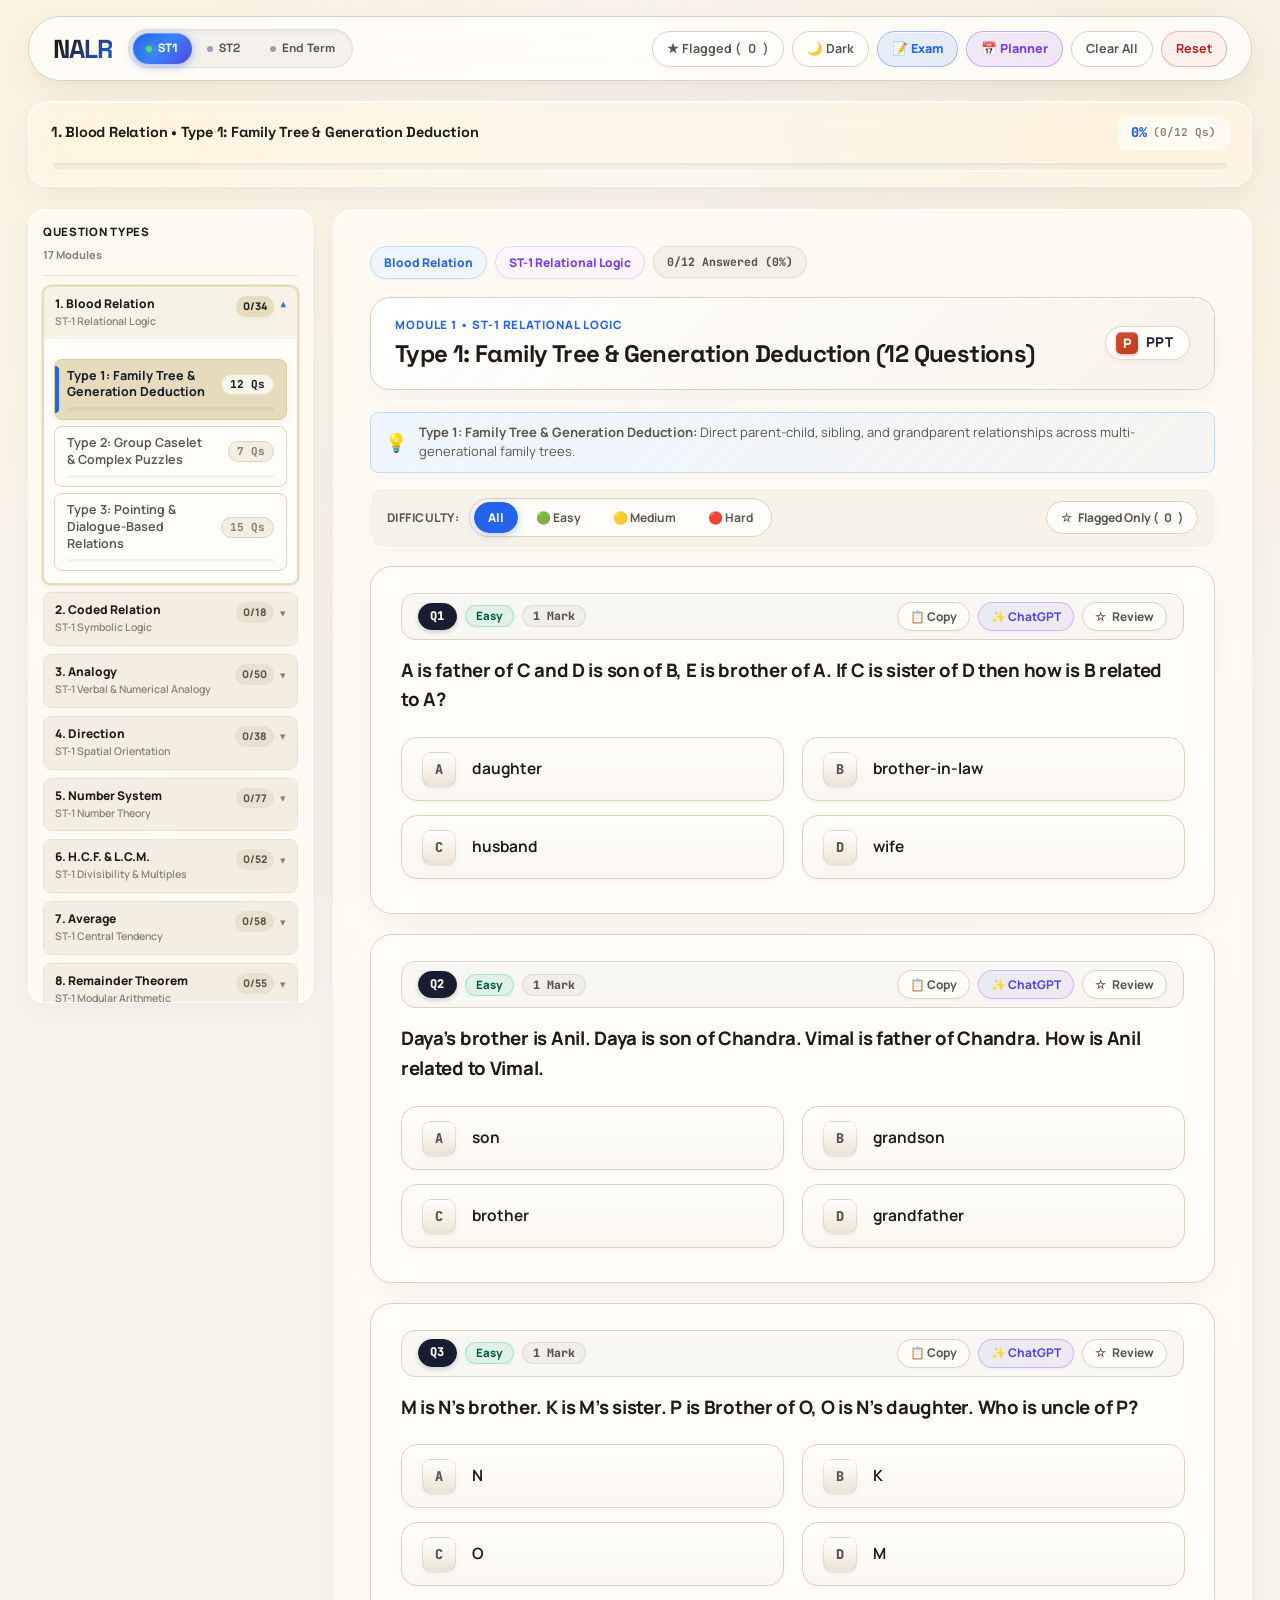
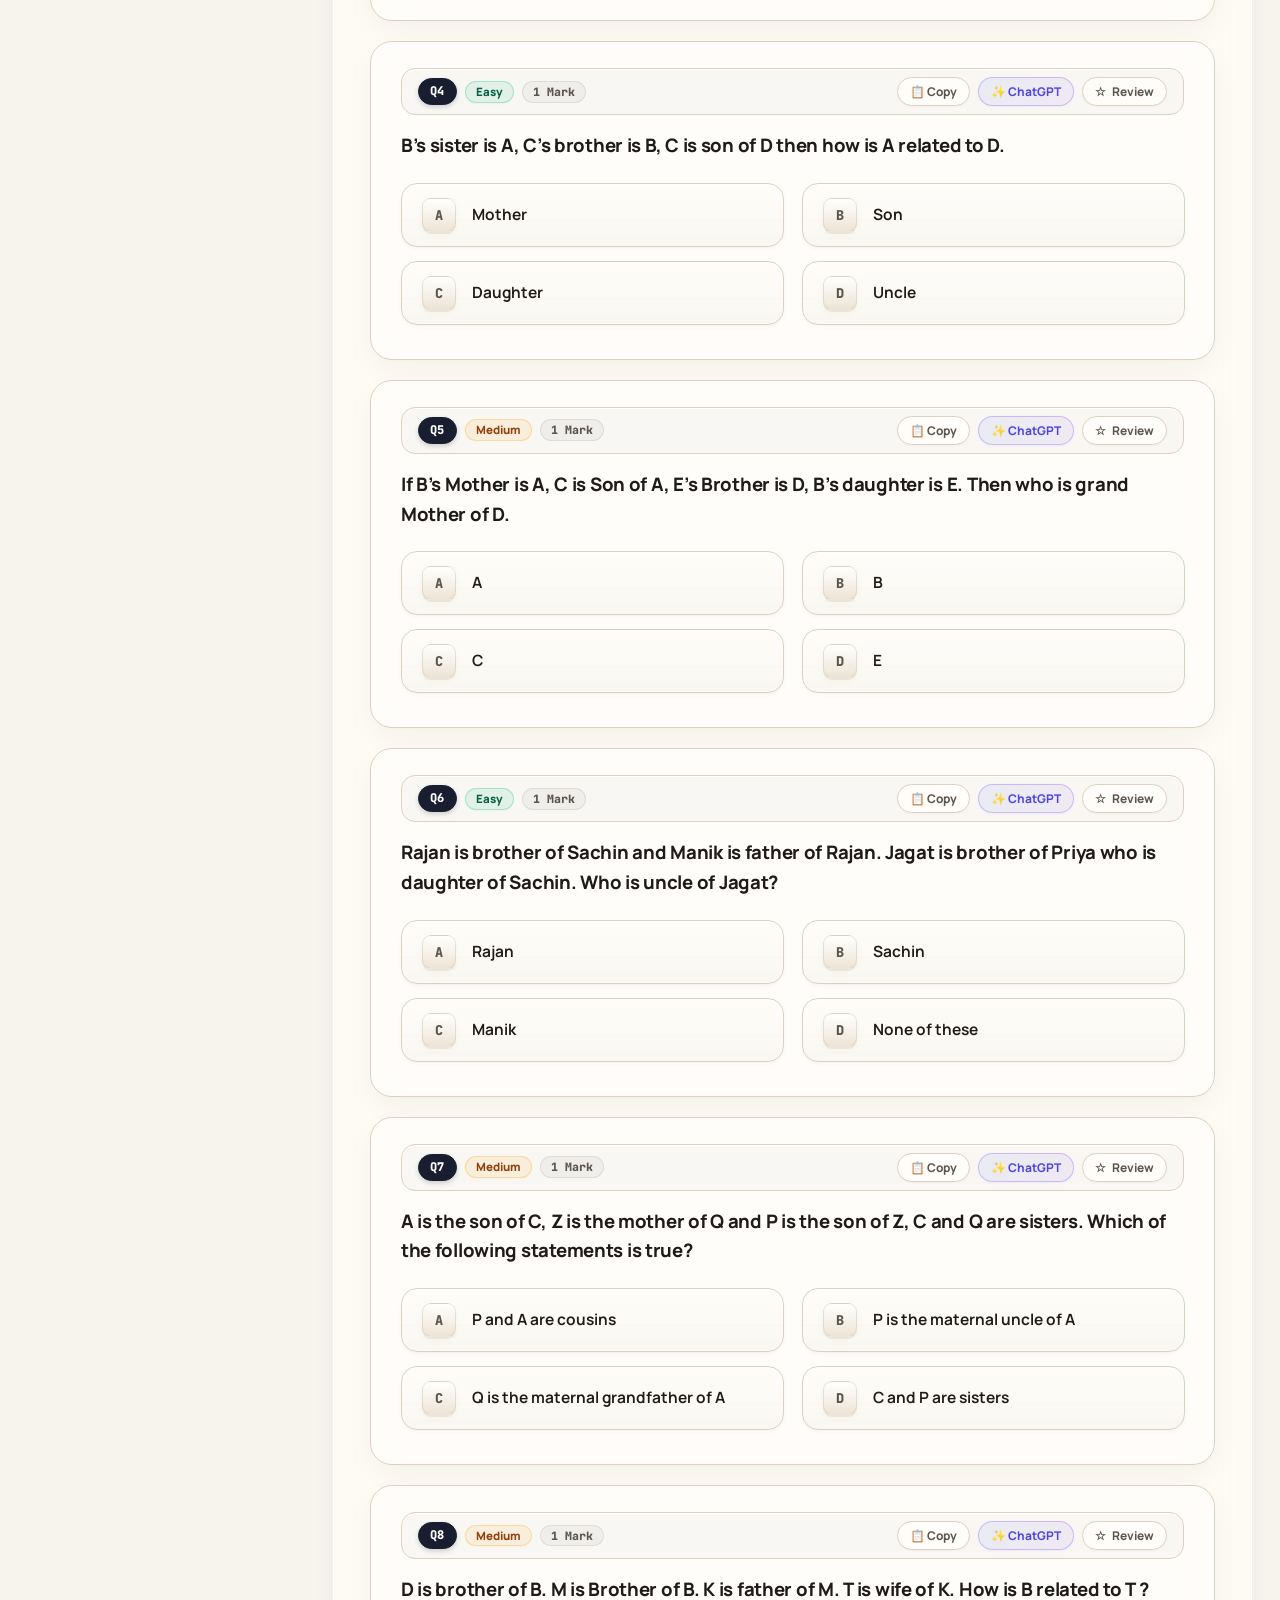
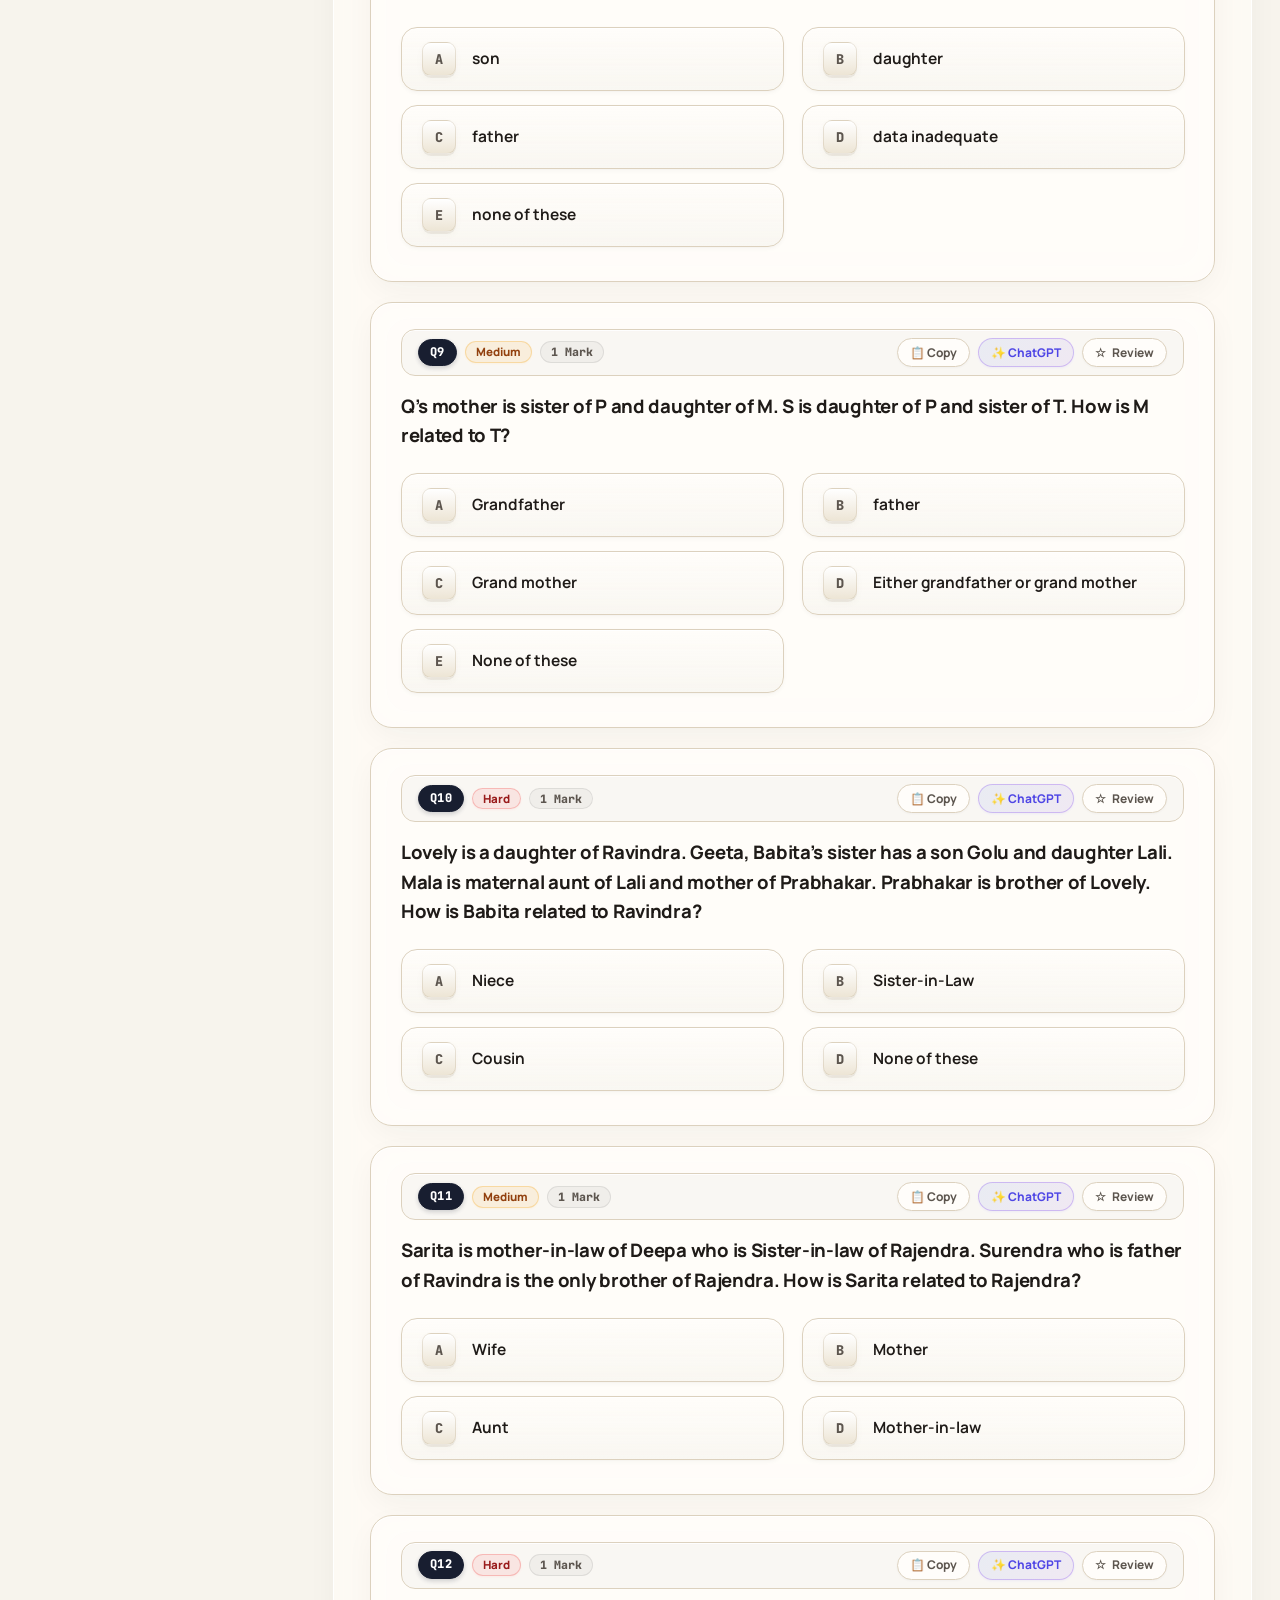
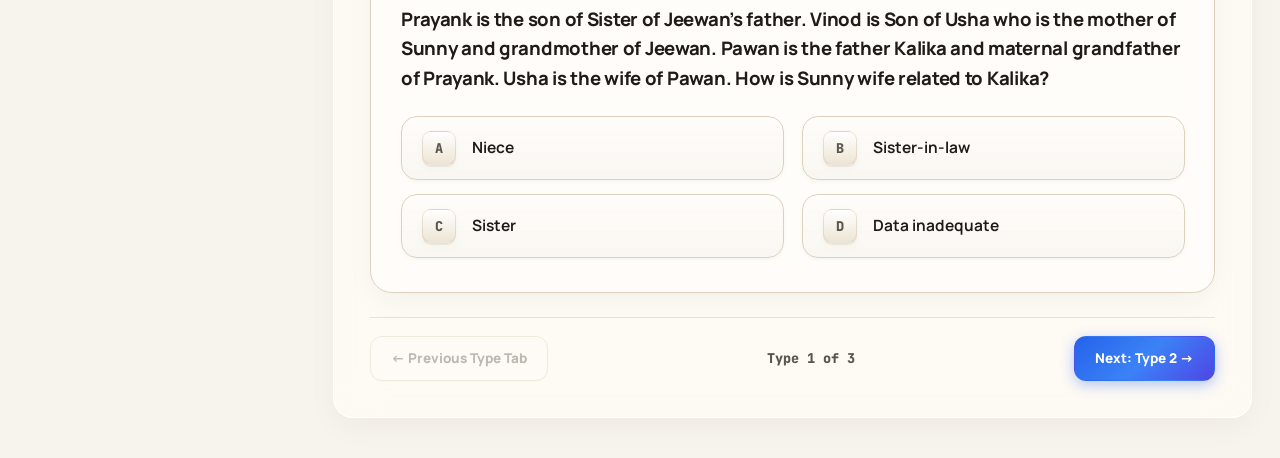
==== commit 761f80b2: "Add files via upload" ====
--- a/NALR MCQs/index.html
+++ b/NALR MCQs/index.html
@@ -17,10 +17,10 @@
   <link rel="preconnect" href="https://fonts.gstatic.com" crossorigin />
   <link href="https://fonts.googleapis.com/css2?family=DM+Mono:ital,wght@0,400;0,500;1,400&family=JetBrains+Mono:wght@400;500;600;700;800&family=Manrope:wght@400;500;600;700;800;900&family=Space+Grotesk:wght@500;600;700;800&display=swap" rel="stylesheet" />
 
-  <!-- Modular Stylesheets (v17.1 Partnership Visualizers Upgrade) -->
-  <link rel="stylesheet" href="main.css?v=17.1" />
-  <link rel="stylesheet" href="components.css?v=17.1" />
-  <link rel="stylesheet" href="visualizers.css?v=17.1" />
+  <!-- Modular Stylesheets (v17.2 FA2 Questions Added) -->
+  <link rel="stylesheet" href="main.css?v=17.2" />
+  <link rel="stylesheet" href="components.css?v=17.2" />
+  <link rel="stylesheet" href="visualizers.css?v=17.2" />
 
   <style>
     /* Critical State Handling */
@@ -419,13 +419,13 @@
   6. app.js                     -> Main application controller and event engine
   =============================================================================
   -->
-  <!-- Scripts (Modular Load Order v17.1 Partnership Visualizers Upgrade) -->
-  <script src="syllabus.js?v=17.1"></script>
-  <script src="quiz_questions.js?v=17.1"></script>
-  <script src="sound_effects.js?v=17.1"></script>
-  <script src="confetti.js?v=17.1"></script>
-  <script src="interactive_visualizers.js?v=17.1"></script>
-  <script src="app.js?v=17.1"></script>
+  <!-- Scripts (Modular Load Order v17.2 FA2 Questions Added) -->
+  <script src="syllabus.js?v=17.2"></script>
+  <script src="quiz_questions.js?v=17.2"></script>
+  <script src="sound_effects.js?v=17.2"></script>
+  <script src="confetti.js?v=17.2"></script>
+  <script src="interactive_visualizers.js?v=17.2"></script>
+  <script src="app.js?v=17.2"></script>
 </body>
 
 </html>
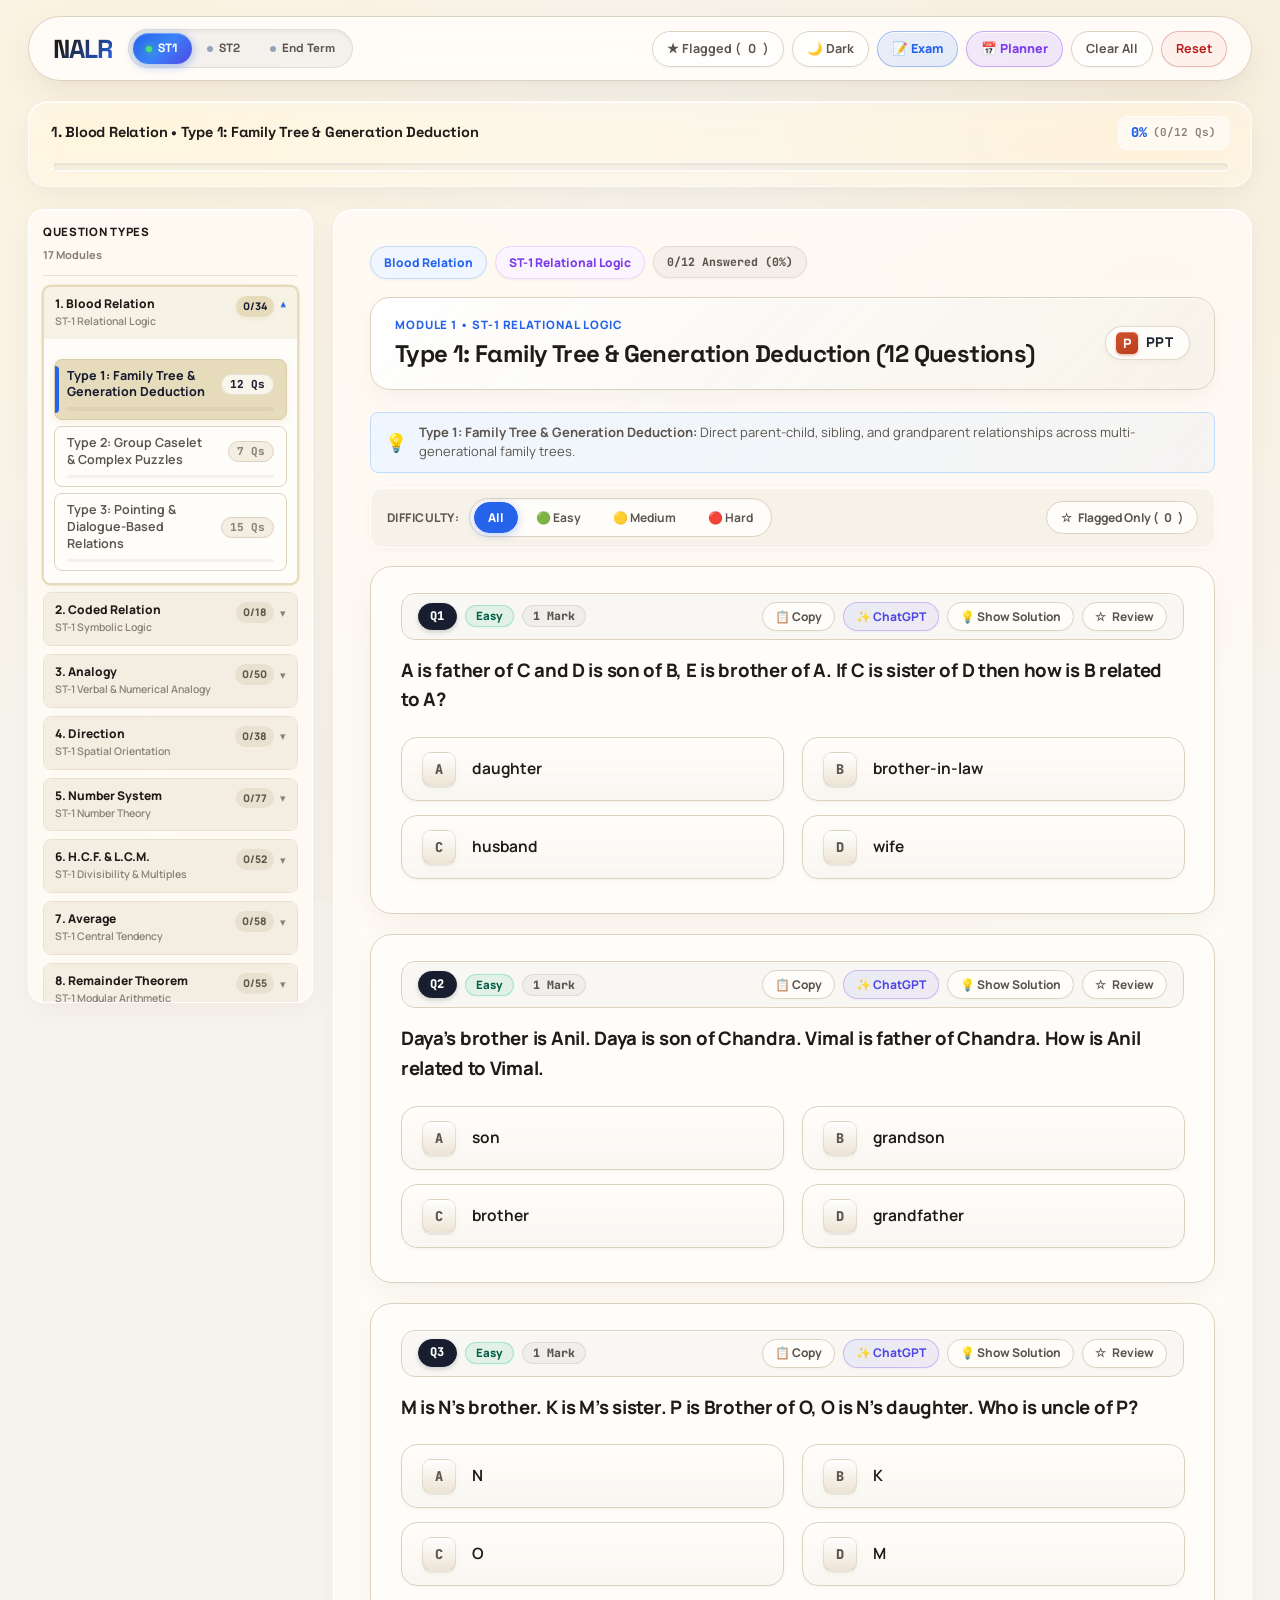
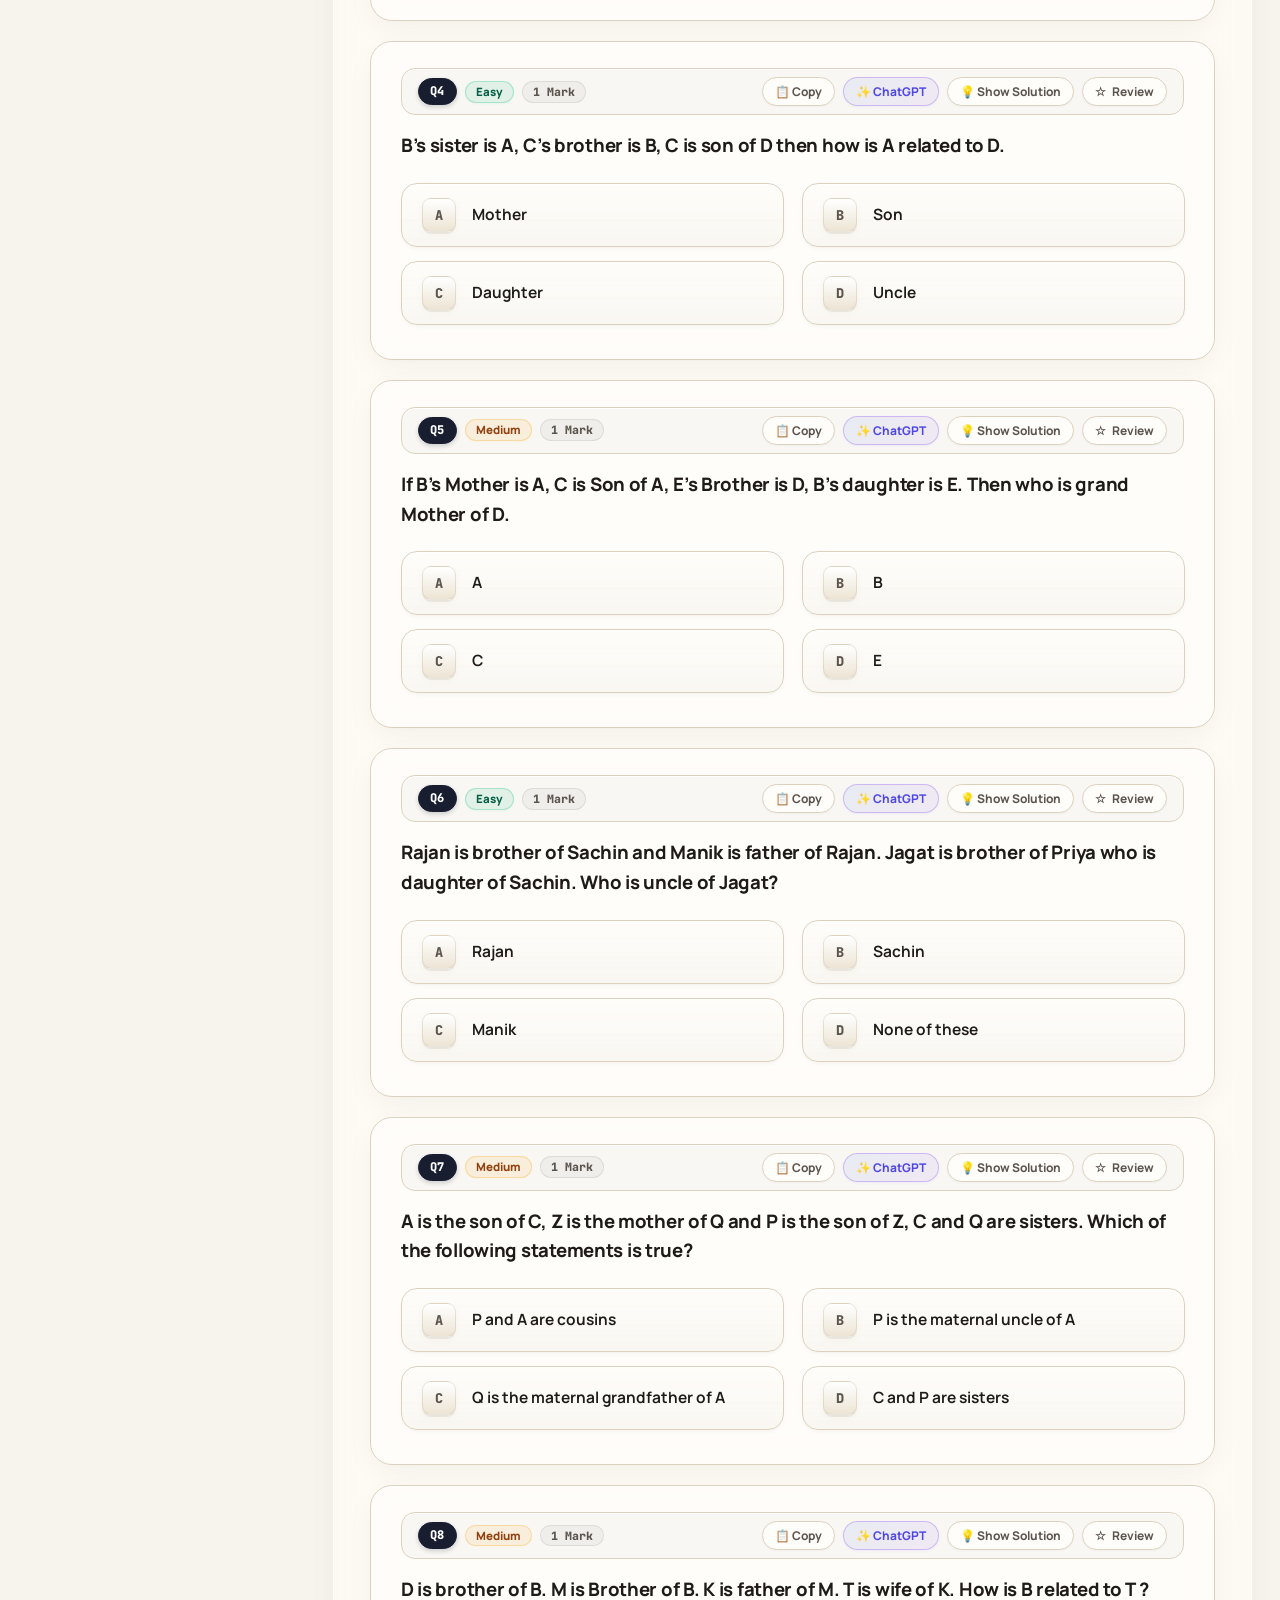
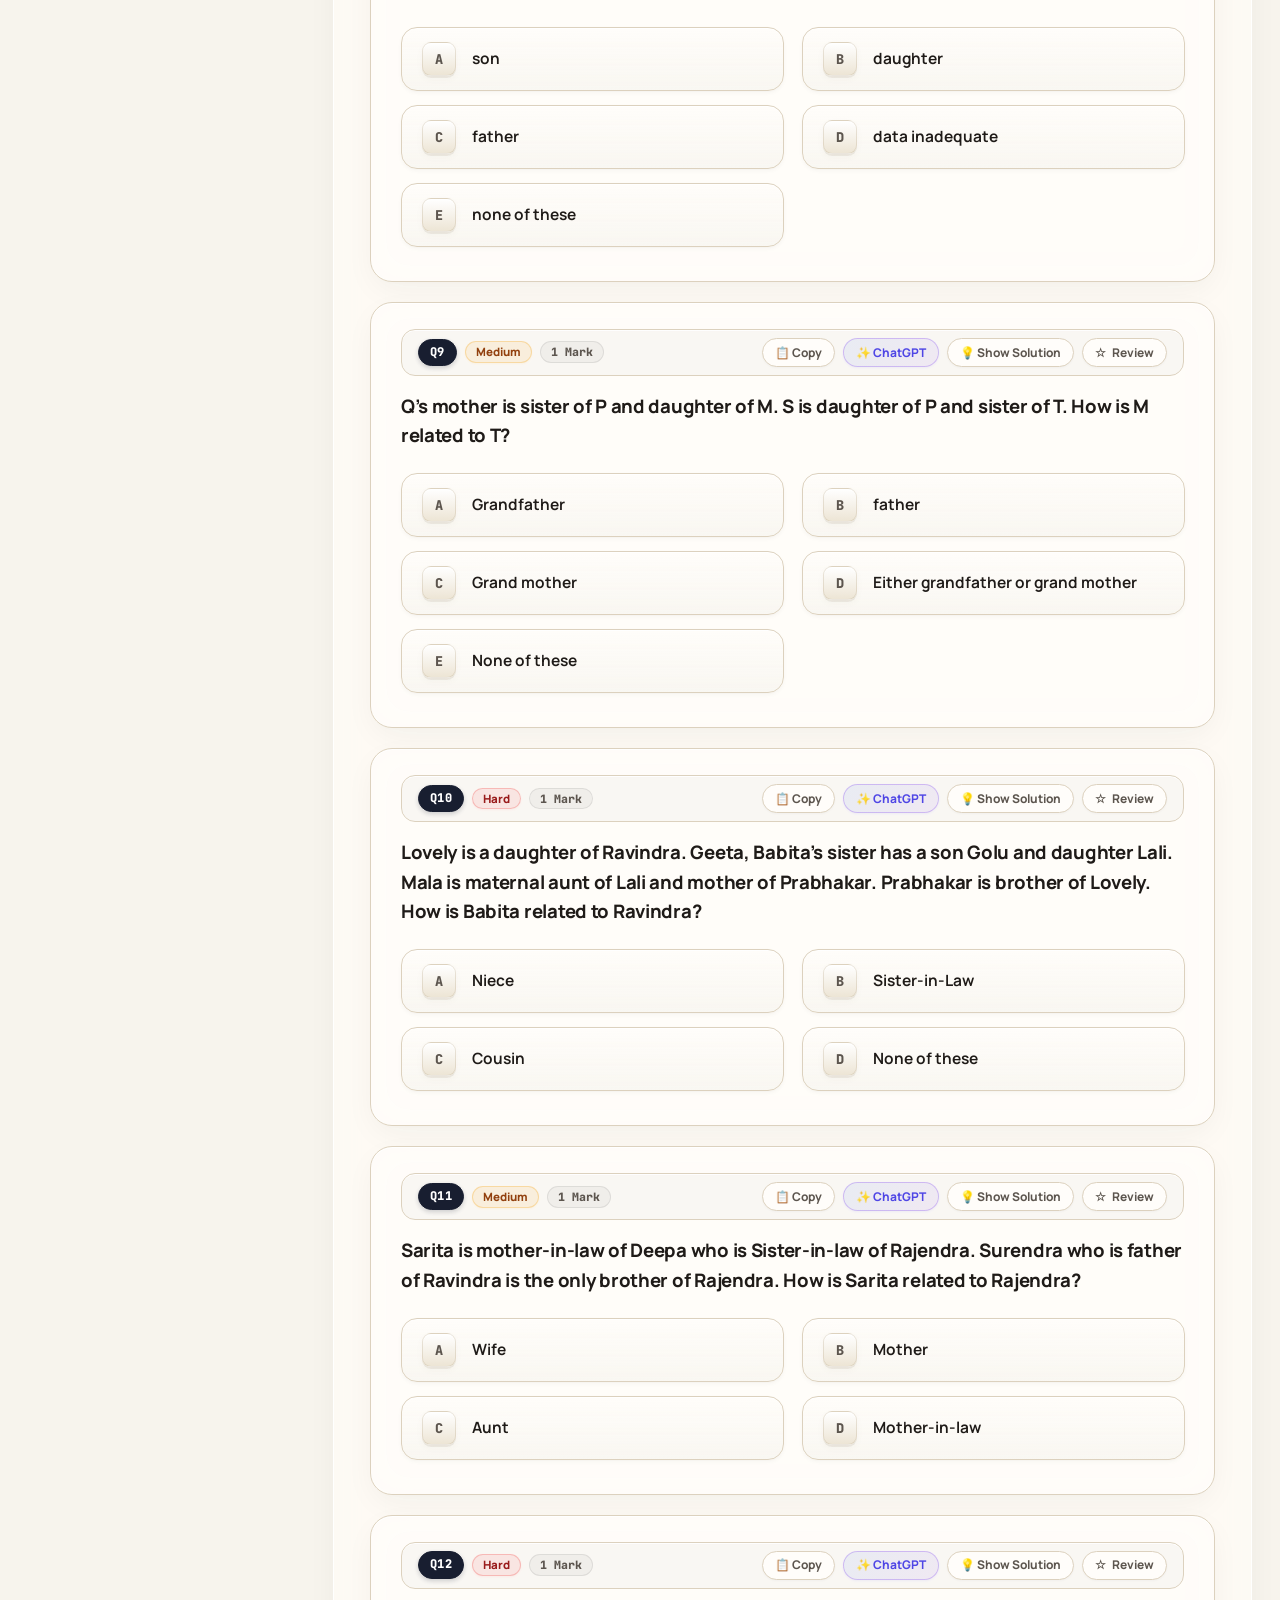
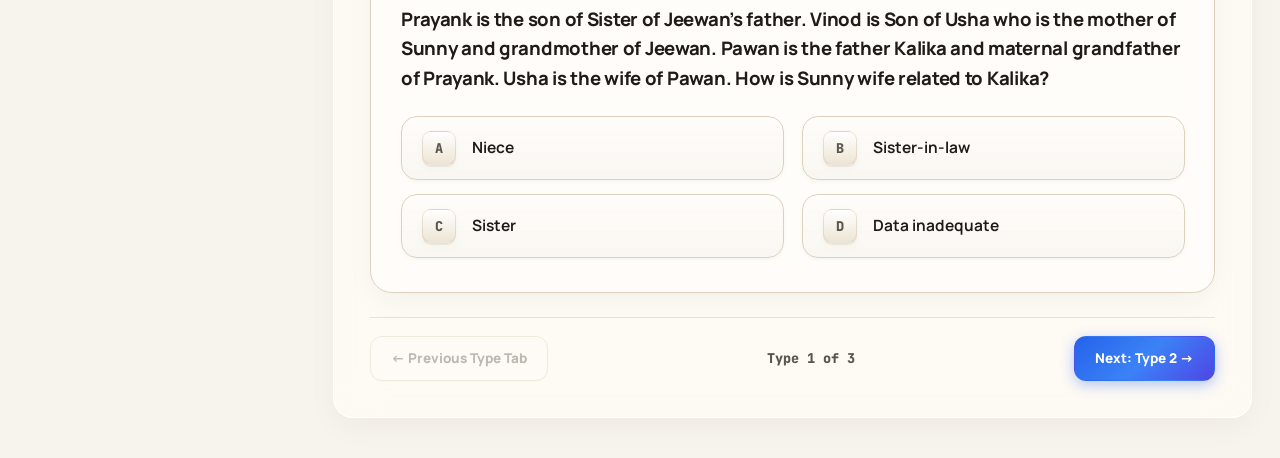
==== commit bf6415ea: "Add files via upload" ====
--- a/NALR MCQs/index.html
+++ b/NALR MCQs/index.html
@@ -10,6 +10,10 @@
   <link rel="icon" type="image/svg+xml" href="favicon.svg" />
   <link rel="alternate icon" href="favicon.ico" />
   <link rel="apple-touch-icon" sizes="180x180" href="apple-touch-icon.png" />
+  <link rel="manifest" href="manifest.json?v=18.3" />
+  <meta name="apple-mobile-web-app-capable" content="yes" />
+  <meta name="apple-mobile-web-app-status-bar-style" content="default" />
+  <meta name="apple-mobile-web-app-title" content="NALR MCQs" />
   <meta name="theme-color" content="#2563eb" />
 
   <!-- Google Fonts (JavaProgrammingQ Typography System) -->
@@ -17,10 +21,9 @@
   <link rel="preconnect" href="https://fonts.gstatic.com" crossorigin />
   <link href="https://fonts.googleapis.com/css2?family=DM+Mono:ital,wght@0,400;0,500;1,400&family=JetBrains+Mono:wght@400;500;600;700;800&family=Manrope:wght@400;500;600;700;800;900&family=Space+Grotesk:wght@500;600;700;800&display=swap" rel="stylesheet" />
 
-  <!-- Modular Stylesheets (v17.2 FA2 Questions Added) -->
-  <link rel="stylesheet" href="main.css?v=17.2" />
-  <link rel="stylesheet" href="components.css?v=17.2" />
-  <link rel="stylesheet" href="visualizers.css?v=17.2" />
+  <!-- Modular Stylesheets (v17.4 Module 12 Allegation Added) -->
+  <link rel="stylesheet" href="components.css?v=18.3" />
+  <link rel="stylesheet" href="visualizers.css?v=18.3" />
 
   <style>
     /* Critical State Handling */
@@ -79,7 +82,8 @@
           <button class="btn-minimal-secondary btn-flagged-trigger" id="btnToggleFlaggedHeader" title="Filter bookmarked questions">★ Flagged (<span id="headerFlaggedCount">0</span>)</button>
           <button class="btn-minimal-secondary" id="themeToggleBtn">🌙 Dark</button>
           <button class="btn-minimal-secondary btn-exam-trigger" id="toggleExamModeBtn" title="View all questions in continuous exam mode">📝 Exam</button>
-          <button class="btn-minimal-secondary btn-planner-trigger" id="btnOpenPlannerModal" onclick="openPlannerModal()" title="Open Personalized Study Planner">📅 Planner</button>
+          <button class="btn-minimal-secondary btn-planner-trigger" id="btnOpenPlannerModal" onclick="openPlannerModal()" title="Open Personalized Study Planner">📅 Planner</button>
+          <button class="btn-minimal-secondary btn-pwa-install" id="btnInstallPwa" style="display: none;" title="Install NALR Masterclass on your device">📲 Install</button>
           <button class="btn-minimal-secondary" id="clearAllAnswersBtn"
             title="Clear all question answers across the quiz">Clear All</button>
           <button class="btn-minimal-danger" id="resetUserProgressBtn"
@@ -419,13 +423,12 @@
   6. app.js                     -> Main application controller and event engine
   =============================================================================
   -->
-  <!-- Scripts (Modular Load Order v17.2 FA2 Questions Added) -->
-  <script src="syllabus.js?v=17.2"></script>
-  <script src="quiz_questions.js?v=17.2"></script>
-  <script src="sound_effects.js?v=17.2"></script>
-  <script src="confetti.js?v=17.2"></script>
-  <script src="interactive_visualizers.js?v=17.2"></script>
-  <script src="app.js?v=17.2"></script>
+  <!-- Scripts (Modular Load Order v17.4 Module 12 Allegation Added) -->
+  <script src="syllabus.js?v=18.3"></script>
+  <script src="quiz_questions.js?v=18.3"></script>
+  <script src="sound_effects.js?v=18.3"></script>
+  <script src="interactive_visualizers.js?v=18.3"></script>
+  <script src="app.js?v=18.3"></script>
 </body>
 
 </html>
--- a/NALR MCQs/components.css
+++ b/NALR MCQs/components.css
@@ -1,481 +1,725 @@
-.main-header{background:var(--glass-card);backdrop-filter:blur(28px) saturate(190%);-webkit-backdrop-filter:blur(28px) saturate(190%);color:var(--ink-primary);border:1px solid var(--border-color);border-radius:999px;padding:12px 24px;box-shadow:inset 0 1px 0 rgba(255,255,255,0.9),0 14px 36px -4px rgba(24,30,48,0.07),0 4px 12px rgba(0,0,0,0.02);margin-bottom:20px;width:100%;position:relative;transition:transform var(--duration-fast) var(--ease-out),box-shadow var(--duration-normal) var(--ease-out),border-color var(--duration-normal) ease;transform:translateZ(0);backface-visibility:hidden}[data-theme="dark"] .main-header{background:rgba(20,28,46,0.82);border-color:rgba(255,255,255,0.12);box-shadow:inset 0 1px 0 rgba(255,255,255,0.1),0 18px 40px -8px rgba(0,0,0,0.5)}@media (max-width:900px){.main-header{border-radius:20px;padding:14px 18px}}.header-flex{display:flex;justify-content:space-between;align-items:center;flex-wrap:wrap;gap:14px}.header-title-group{display:flex;align-items:center;gap:16px;flex-wrap:wrap}.brand-cluster{display:inline-flex;align-items:center;gap:9px}.brand-cluster h1,.header-title-group h1{font-family:var(--font-display),var(--font-sans);font-size:clamp(22px,2.2vw,26px);font-weight:900;letter-spacing:-0.04em;background:linear-gradient(135deg,var(--ink-primary) 20%,var(--primary-blue) 100%);-webkit-background-clip:text;-webkit-text-fill-color:transparent;display:inline-block;margin:0;line-height:1}[data-theme="dark"] .brand-cluster h1,[data-theme="dark"] .header-title-group h1{background:linear-gradient(135deg,#ffffff 30%,#60a5fa 100%);-webkit-background-clip:text;-webkit-text-fill-color:transparent}.brand-badge-pill{display:inline-flex;align-items:center;gap:5px;padding:3px 8px;border-radius:999px;font-family:var(--font-mono);font-size:10.5px;font-weight:850;letter-spacing:0.05em;background:rgba(37,99,235,0.08);border:1px solid rgba(37,99,235,0.22);color:var(--primary-blue);box-shadow:0 1px 3px rgba(37,99,235,0.08)}[data-theme="dark"] .brand-badge-pill{background:rgba(59,130,246,0.16);border-color:rgba(96,165,250,0.35);color:#93c5fd}.brand-badge-pill .pulse-beacon{width:6px;height:6px;border-radius:50%;background:#10b981;box-shadow:0 0 6px #10b981,0 0 0 0 rgba(16,185,129,0.5);animation:beaconPulse 2.2s infinite}@keyframes beaconPulse{0%{box-shadow:0 0 4px #10b981,0 0 0 0 rgba(16,185,129,0.6)}50%{box-shadow:0 0 8px #10b981,0 0 0 4px rgba(16,185,129,0)}100%{box-shadow:0 0 4px #10b981,0 0 0 0 rgba(16,185,129,0)}}.term-selector-capsule{position:relative;display:inline-flex;align-items:center;gap:2px;background:rgba(0,0,0,0.045);border:1px solid rgba(0,0,0,0.08);border-radius:999px;padding:3px;box-shadow:inset 0 2px 4px rgba(0,0,0,0.05);user-select:none;-webkit-user-select:none;transition:background-color var(--duration-normal) ease,border-color var(--duration-normal) ease}[data-theme="dark"] .term-selector-capsule{background:rgba(0,0,0,0.35);border:1px solid rgba(255,255,255,0.12);box-shadow:inset 0 2px 5px rgba(0,0,0,0.5)}.term-sliding-pill{position:absolute;top:3px;bottom:3px;left:0;border-radius:999px;background:linear-gradient(135deg,#2563eb 0%,#3b82f6 50%,#4f46e5 100%);box-shadow:0 2px 10px rgba(37,99,235,0.45),inset 0 1px 0 rgba(255,255,255,0.3);pointer-events:none;z-index:1;opacity:0;transition:transform 0.35s var(--ease-liquid),width 0.35s var(--ease-liquid),opacity 0.2s ease;will-change:transform,width}.term-pill-btn{position:relative;z-index:2;display:inline-flex;align-items:center;gap:6px;background:transparent !important;border:none;color:var(--ink-secondary);font-family:var(--font-display),var(--font-sans);font-size:12px;font-weight:800;padding:6px 14px;border-radius:999px;cursor:pointer;outline:none;white-space:nowrap;-webkit-appearance:none;appearance:none;box-shadow:none !important;touch-action:manipulation;user-select:none;-webkit-user-select:none;transition:color 0.18s ease,transform var(--duration-fast) var(--ease-out)}.term-pill-btn:active:not(.active){transform:scale(0.96);transition-duration:var(--duration-micro)}.term-pill-btn .term-dot{width:6px;height:6px;border-radius:50%;background:#94a3b8;display:inline-block;flex-shrink:0;transition:background-color var(--duration-normal) ease,box-shadow var(--duration-normal) ease}.term-pill-btn.active{color:#ffffff !important}.term-pill-btn.active .term-dot{background:#4ade80;box-shadow:0 0 8px #4ade80,0 0 2px #22c55e}.header-btn-group{display:flex;gap:8px;flex-wrap:wrap;align-items:center}.btn-minimal-primary{background:linear-gradient(135deg,#2563eb 0%,#3b82f6 50%,#4f46e5 100%);color:#ffffff;border:1px solid rgba(255,255,255,0.2);font-weight:750;font-size:12.5px;padding:8px 16px;border-radius:999px;cursor:pointer;display:inline-flex;align-items:center;gap:7px;box-shadow:0 2px 10px rgba(37,99,235,0.35),inset 0 1px 0 rgba(255,255,255,0.3);transition:transform var(--duration-fast) var(--ease-out),box-shadow var(--duration-fast) var(--ease-out),filter var(--duration-fast) ease;touch-action:manipulation}.btn-minimal-primary:active{transform:translateY(1px) scale(0.97);box-shadow:0 1px 4px rgba(37,99,235,0.25)}.btn-minimal-secondary{background:rgba(255,255,255,0.7);backdrop-filter:blur(10px);-webkit-backdrop-filter:blur(10px);color:var(--ink-secondary);border:1px solid var(--border-color);font-weight:700;font-size:12.5px;padding:7px 14px;border-radius:999px;cursor:pointer;display:inline-flex;align-items:center;gap:7px;box-shadow:0 1px 3px rgba(0,0,0,0.03),inset 0 1px 0 rgba(255,255,255,0.8);transition:transform var(--duration-fast) var(--ease-out),border-color var(--duration-fast) ease,background-color var(--duration-fast) ease,color var(--duration-fast) ease,box-shadow var(--duration-fast) ease;touch-action:manipulation}.btn-minimal-secondary:active{transform:translateY(1px) scale(0.96);box-shadow:0 1px 2px rgba(0,0,0,0.04)}[data-theme="dark"] .btn-minimal-secondary{background:rgba(255,255,255,0.06);border-color:rgba(255,255,255,0.12);color:#e2e8f0;box-shadow:0 1px 3px rgba(0,0,0,0.3),inset 0 1px 0 rgba(255,255,255,0.08)}[data-theme="dark"] .btn-minimal-secondary:hover{background:rgba(255,255,255,0.12);border-color:rgba(96,165,250,0.5);color:#ffffff;box-shadow:0 4px 14px rgba(0,0,0,0.4)}.btn-exam-trigger{background:linear-gradient(135deg,rgba(37,99,235,0.1) 0%,rgba(59,130,246,0.14) 100%) !important;border-color:rgba(37,99,235,0.35) !important;color:var(--primary-blue) !important;font-weight:800 !important}.btn-planner-trigger{background:linear-gradient(135deg,rgba(124,58,237,0.1) 0%,rgba(139,92,246,0.14) 100%) !important;border-color:rgba(124,58,237,0.35) !important;color:#7c3aed !important;font-weight:800 !important}.btn-minimal-danger{background:rgba(239,68,68,0.06);color:var(--crimson-red);border:1px solid var(--crimson-red-border);font-weight:700;font-size:12.5px;padding:7px 14px;border-radius:999px;cursor:pointer;display:inline-flex;align-items:center;gap:7px;box-shadow:0 1px 3px rgba(0,0,0,0.03);transition:transform var(--duration-fast) var(--ease-out),border-color var(--duration-fast) ease,background-color var(--duration-fast) ease,box-shadow var(--duration-fast) ease;touch-action:manipulation}.btn-minimal-danger:active{transform:translateY(1px) scale(0.96)}.progress-card{position:sticky;top:12px;z-index:900;background:var(--glass-card);backdrop-filter:blur(24px) saturate(180%);-webkit-backdrop-filter:blur(24px) saturate(180%);border:1px solid var(--border-color);border-radius:20px;padding:14px 22px;margin-bottom:22px;box-shadow:inset 0 1px 0 rgba(255,255,255,0.95),0 12px 32px -4px rgba(24,30,48,0.06),0 2px 6px -1px rgba(24,30,48,0.02);width:100%;transition:padding 0.22s var(--ease-out),box-shadow 0.22s ease,border-color 0.22s ease;transform:translateZ(0);backface-visibility:hidden;will-change:padding,box-shadow}[data-theme="dark"] .progress-card{background:rgba(20,28,46,0.88);border-color:rgba(255,255,255,0.12);box-shadow:inset 0 1px 0 rgba(255,255,255,0.1),0 14px 34px -4px rgba(0,0,0,0.5)}.progress-card.is-compact{padding:10px 18px;box-shadow:inset 0 1px 0 rgba(255,255,255,0.95),0 14px 34px -4px rgba(24,30,48,0.1);border-color:var(--primary-blue-border)}.progress-card.is-compact .telemetry-chip{padding:3px 8px;font-size:11px}.progress-card.is-compact .progress-bar-track{height:7px}.progress-card.is-compact ~ .study-layout .sidebar-panel{top:80px;max-height:calc(100vh - 96px)}.progress-header-row{display:flex;justify-content:space-between;align-items:center;margin-bottom:12px;flex-wrap:wrap;gap:12px}.telemetry-left{display:flex;align-items:center;gap:10px;min-width:0}.telemetry-radar-beacon{width:9px;height:9px;border-radius:50%;background:#10b981;box-shadow:0 0 0 0 rgba(16,185,129,0.7);animation:radarTelemetryPing 2s infinite;flex-shrink:0}@keyframes radarTelemetryPing{0%{box-shadow:0 0 0 0 rgba(16,185,129,0.8),0 0 4px #10b981}50%{box-shadow:0 0 0 6px rgba(16,185,129,0),0 0 8px #10b981}100%{box-shadow:0 0 0 0 rgba(16,185,129,0),0 0 4px #10b981}}.telemetry-topic-title{font-family:var(--font-display),var(--font-sans);font-size:14.5px;font-weight:850;color:var(--ink-primary);letter-spacing:-0.015em;white-space:nowrap;overflow:hidden;text-overflow:ellipsis}.telemetry-right{display:flex;align-items:center;gap:10px;flex-wrap:wrap}.telemetry-chip{display:inline-flex;align-items:center;gap:6px;padding:5px 12px;border-radius:9px;background:rgba(0,0,0,0.035);border:1px solid rgba(0,0,0,0.07);font-family:var(--font-mono);font-size:12px;box-shadow:inset 0 1px 2px rgba(0,0,0,0.02);white-space:nowrap}[data-theme="dark"] .telemetry-chip{background:rgba(255,255,255,0.05);border:1px solid rgba(255,255,255,0.1);box-shadow:inset 0 1px 2px rgba(0,0,0,0.3)}.chip-label{font-size:10px;font-weight:850;text-transform:uppercase;letter-spacing:0.06em;color:var(--ink-muted)}.chip-val{font-weight:900;font-size:13.5px;letter-spacing:-0.01em}.chip-pct{color:var(--primary-blue)}.chip-score{color:#10b981}[data-theme="dark"] .chip-pct{color:#60a5fa}[data-theme="dark"] .chip-score{color:#34d399}.chip-sub{font-size:11px;color:var(--ink-muted);font-weight:700}.progress-bar-track{width:100%;height:9px;background:rgba(0,0,0,0.06);border-radius:999px;position:relative;box-shadow:inset 0 1.5px 3px rgba(0,0,0,0.08)}[data-theme="dark"] .progress-bar-track{background:rgba(0,0,0,0.4);box-shadow:inset 0 1.5px 3px rgba(0,0,0,0.6)}.progress-bar-indicator{height:100%;width:0%;background:linear-gradient(90deg,#2563eb 0%,#3b82f6 45%,#06b6d4 80%,#10b981 100%);background-size:150% 100%;border-radius:999px;transition:width 0.55s cubic-bezier(0.16,1,0.3,1);box-shadow:0 0 12px rgba(16,185,129,0.5);position:relative;overflow:hidden}.progress-bar-indicator::after{content:"";position:absolute;top:0;left:0;width:50%;height:100%;background:linear-gradient(90deg,transparent,rgba(255,255,255,0.5),transparent);animation:shimmerPass 2.4s infinite;transform:translateZ(0);will-change:transform}@keyframes shimmerPass{0%{transform:translateX(-120%)}50%,100%{transform:translateX(250%)}}.progress-bar-indicator.progress-sweep::before{content:"";position:absolute;top:0;left:0;bottom:0;width:70px;background:linear-gradient(90deg,transparent 0%,rgba(255,255,255,0.85) 50%,transparent 100%);animation:sweepProgressPulse 0.65s cubic-bezier(0.16,1,0.3,1) forwards;pointer-events:none;z-index:2}@keyframes sweepProgressPulse{0%{transform:translateX(-100%);opacity:0}20%{opacity:1}100%{transform:translateX(1000%);opacity:0}}.study-layout{display:grid;grid-template-columns:285px minmax(0,1fr);gap:20px;width:100%;align-items:start}.sidebar-panel{background:var(--glass-bg);backdrop-filter:var(--glass-blur-sm);-webkit-backdrop-filter:var(--glass-blur-sm);border:1px solid var(--glass-border);border-radius:var(--radius-lg);padding:13px 14px;box-shadow:var(--glass-specular);position:sticky;top:92px;max-height:calc(100vh - 106px);overflow-y:auto;transition:var(--transition-smooth)}.sidebar-panel-header{padding-bottom:8px;margin-bottom:10px;border-bottom:1px solid var(--border-subtle);display:flex;justify-content:space-between;align-items:center}.sidebar-panel-title{font-size:11.5px;font-weight:900;color:var(--ink-primary);text-transform:uppercase;letter-spacing:0.06em;display:flex;align-items:center;gap:5px}.module-acc-item{margin-bottom:8px;border:1px solid var(--border-subtle);border-radius:var(--radius-sm);overflow:hidden;background:var(--card-bg);transition:var(--transition-bounce)}.module-acc-item:hover{border-color:var(--border-color);box-shadow:var(--shadow-sm)}.module-acc-item.is-current-module{border-color:#e6dcbc;box-shadow:0 0 0 1.5px #e6dcbc,0 3px 8px rgba(230,220,188,0.25)}.module-acc-btn{width:100%;background:var(--card-sub-bg);border:none;padding:9px 11px;text-align:left;cursor:pointer;display:flex;justify-content:space-between;align-items:flex-start;gap:8px;transition:var(--transition-smooth)}.module-acc-btn:hover{background:var(--card-hover)}.module-acc-btn.active{background:rgba(230,220,188,0.35)}.module-info-left{display:flex;flex-direction:column;gap:2px}.mod-num-tag{font-size:10px;font-weight:850;color:#8c7e56;text-transform:uppercase;letter-spacing:0.04em}.mod-title-text{font-size:12px;font-weight:800;color:var(--ink-primary);line-height:1.25}.mod-lec-text{font-size:10.5px;color:var(--ink-muted);font-weight:600}.module-pill-badge{font-size:10.5px;padding:2px 7px;border-radius:999px;background:var(--border-subtle);color:var(--ink-secondary);font-weight:800;flex-shrink:0;transition:var(--transition-smooth)}.module-acc-btn.active .module-pill-badge{background:#e6dcbc;color:#181e30;box-shadow:0 2px 5px rgba(230,220,188,0.3)}.module-guide-nav-btn{width:100%;background:var(--card-sub-bg);border:1px solid var(--border-color);border-radius:var(--radius-xs);padding:6px 10px;font-size:11.5px;font-weight:800;color:var(--ink-primary);cursor:pointer;display:flex;align-items:center;justify-content:center;gap:6px;margin-bottom:7px;transition:var(--transition-bounce)}.module-guide-nav-btn:hover{background:var(--card-hover);border-color:var(--purple-accent);color:var(--purple-accent);transform:translateY(-1px)}.module-guide-nav-btn.active-guide{background:var(--purple-gradient);color:#ffffff;border-color:transparent;box-shadow:var(--shadow-glow-purple)}.module-questions-grid{padding:8px 10px;background:var(--card-bg)}.q-grid-items{display:grid;grid-template-columns:repeat(4,1fr);gap:5px}.q-nav-btn{height:31px;border:1px solid var(--border-color);background:var(--card-bg);border-radius:var(--radius-xs);font-size:12px;font-weight:800;color:var(--ink-secondary);cursor:pointer;display:flex;align-items:center;justify-content:center;position:relative;transition:var(--transition-bounce)}.q-nav-btn:hover{border-color:var(--primary-blue);background:var(--card-hover);transform:translateY(-2px) scale(1.05);box-shadow:var(--shadow-sm);color:var(--primary-blue);z-index:2}.q-nav-btn:active{transform:scale(0.95)}.q-nav-btn.current{border-color:var(--primary-blue);background:var(--primary-blue-bg);color:var(--primary-blue);font-weight:900;box-shadow:0 0 0 2px var(--primary-blue),0 4px 10px rgba(37,99,235,0.25);animation:currentPulse 2s infinite}@keyframes currentPulse{0%,100%{box-shadow:0 0 0 2px var(--primary-blue),0 4px 10px rgba(37,99,235,0.25)}50%{box-shadow:0 0 0 3.5px var(--primary-blue),0 6px 16px rgba(37,99,235,0.4)}}.q-nav-btn.answered-correct{background:var(--emerald-green-bg) !important;border-color:var(--emerald-green) !important;color:var(--emerald-green-text) !important;font-weight:900 !important;box-shadow:0 2px 6px rgba(16,185,129,0.15)}.q-nav-btn.answered-wrong{background:var(--crimson-red-bg) !important;border-color:var(--crimson-red) !important;color:var(--crimson-red-text) !important;font-weight:900 !important;box-shadow:0 2px 6px rgba(239,68,68,0.15)}.q-nav-btn.flagged::after{content:"★";position:absolute;top:2px;right:3px;font-size:10px;color:#f59e0b;text-shadow:0 1px 2px rgba(0,0,0,0.2);animation:starSparkle 2s ease-in-out infinite}@keyframes starSparkle{0%,100%{transform:scale(1)}50%{transform:scale(1.3)}}.content-panel{display:flex;flex-direction:column;gap:20px;min-width:0}.study-card-main{background:var(--glass-bg);backdrop-filter:var(--glass-blur);-webkit-backdrop-filter:var(--glass-blur);border:1px solid var(--glass-border);border-radius:20px;box-shadow:var(--glass-specular);padding:clamp(22px,2.8vw,36px);transition:var(--transition-smooth);position:relative}.module-masterclass-view{display:none}.module-masterclass-view.is-visible{display:block;animation:fadeInUp 0.35s cubic-bezier(0.16,1,0.3,1)}.mod-guide-header{background:linear-gradient(135deg,var(--card-sub-bg) 0%,var(--card-bg) 100%);border:1.5px solid var(--border-color);border-radius:var(--radius-md);padding:22px 28px;margin-bottom:24px;position:relative;overflow:hidden;box-shadow:var(--shadow-sm)}.mod-guide-header::before{content:"";position:absolute;top:0;left:0;bottom:0;width:5px;background:var(--purple-gradient)}.mod-guide-header h2{font-size:24px;font-weight:900;color:var(--ink-primary);margin-bottom:5px;letter-spacing:-0.02em}.mod-guide-header span{font-size:14px;color:var(--purple-accent);font-weight:800;display:inline-flex;align-items:center;gap:6px}.mod-guide-section{background:var(--card-bg);border:1.5px solid var(--border-color);border-left:5px solid var(--primary-blue);border-radius:var(--radius-md);padding:20px 24px;margin-bottom:18px;box-shadow:var(--shadow-sm);transition:var(--transition-bounce)}.mod-guide-section:hover{transform:translateY(-2px);box-shadow:var(--shadow-md);border-color:var(--border-glow)}.mod-guide-section h3{font-size:16.5px;font-weight:850;color:var(--ink-primary);margin-bottom:10px;display:flex;align-items:center;gap:8px;letter-spacing:-0.01em}.mod-guide-section p{font-size:14.5px;color:var(--ink-secondary);line-height:1.7}.mod-guide-section ul{padding-left:22px;margin-top:10px}.mod-guide-section li{font-size:14.5px;color:var(--ink-secondary);margin-bottom:8px;line-height:1.6}.question-mode-view{animation:fadeInUp 0.3s cubic-bezier(0.16,1,0.3,1)}.breadcrumb-container{display:flex;align-items:center;gap:8px;flex-wrap:wrap;margin-bottom:18px}.tag-badge{padding:6px 13px;border-radius:999px;font-weight:800;font-size:12px;display:inline-flex;align-items:center;gap:6px;box-shadow:var(--shadow-sm);transition:var(--transition-fast)}.tag-badge:hover{transform:translateY(-1px)}.tag-module{background:var(--primary-blue-bg);color:var(--primary-blue);border:1px solid var(--primary-blue-border)}.tag-lecture{background:var(--purple-accent-bg);color:var(--purple-accent);border:1px solid var(--purple-accent-border)}.tag-diff-easy{background:rgba(16,185,129,0.1);color:#065f46;border:1px solid rgba(16,185,129,0.28);box-shadow:0 1px 3px rgba(16,185,129,0.08)}[data-theme="dark"] .tag-diff-easy{background:rgba(16,185,129,0.16);color:#6ee7b7;border-color:rgba(16,185,129,0.4)}.tag-diff-medium{background:rgba(245,158,11,0.1);color:#92400e;border:1px solid rgba(245,158,11,0.28);box-shadow:0 1px 3px rgba(245,158,11,0.08)}[data-theme="dark"] .tag-diff-medium{background:rgba(245,158,11,0.16);color:#fde68a;border-color:rgba(245,158,11,0.4)}.tag-diff-hard{background:rgba(239,68,68,0.1);color:#991b1b;border:1px solid rgba(239,68,68,0.28);box-shadow:0 1px 3px rgba(239,68,68,0.08)}[data-theme="dark"] .tag-diff-hard{background:rgba(239,68,68,0.16);color:#fca5a5;border-color:rgba(239,68,68,0.4)}.tag-points{background:rgba(0,0,0,0.04);color:var(--ink-secondary);border:1px solid rgba(0,0,0,0.08);font-family:var(--font-mono);font-size:11.5px;font-weight:750}[data-theme="dark"] .tag-points{background:rgba(255,255,255,0.06);border-color:rgba(255,255,255,0.1);color:#cbd5e1}.current-topic-banner{background:linear-gradient(135deg,rgba(255,255,255,0.95) 0%,rgba(246,242,232,0.85) 100%);border:1.5px solid var(--border-color);border-radius:20px;padding:18px 24px;margin-bottom:22px;box-shadow:0 8px 24px -4px rgba(24,30,48,0.05),inset 0 1px 0 rgba(255,255,255,0.95);position:relative;display:flex;justify-content:space-between;align-items:center;gap:16px}[data-theme="dark"] .current-topic-banner{background:linear-gradient(135deg,rgba(26,34,54,0.95) 0%,rgba(18,25,42,0.9) 100%);border-color:rgba(255,255,255,0.12);box-shadow:0 8px 24px -4px rgba(0,0,0,0.4),inset 0 1px 0 rgba(255,255,255,0.08)}.topic-banner-text-group{flex:1;min-width:0}.topic-prefix{font-size:11.5px;font-weight:850;color:var(--primary-blue);text-transform:uppercase;letter-spacing:0.08em;display:block;margin-bottom:4px}.topic-full-title{font-family:var(--font-display),var(--font-sans);font-size:clamp(20px,2vw,24px);font-weight:900;color:var(--ink-primary);line-height:1.35;letter-spacing:-0.025em;margin:0}.btn-ppt-banner{height:34px;display:inline-flex;align-items:center;justify-content:center;gap:8px;padding:0 16px 0 10px;border-radius:999px;white-space:nowrap;cursor:pointer;text-decoration:none;background:var(--card-bg,#ffffff);border:1.5px solid rgba(220,212,195,0.85);box-shadow:0 2px 6px rgba(0,0,0,0.04);touch-action:manipulation;user-select:none;-webkit-user-select:none;transition:transform var(--duration-fast,160ms) var(--ease-out),box-shadow var(--duration-fast,160ms) ease,border-color var(--duration-fast,160ms) ease,background-color var(--duration-fast,160ms) ease;flex-shrink:0}.btn-ppt-banner .ppt-icon-box{width:22px;height:22px;background:linear-gradient(145deg,#d35230 0%,#b83d1b 100%);border-radius:5px;display:inline-flex;align-items:center;justify-content:center;flex-shrink:0;box-shadow:0 1.5px 3px rgba(184,61,27,0.35),inset 0 1px 0 rgba(255,255,255,0.3)}.btn-ppt-banner .ppt-icon-letter{color:#ffffff;font-family:var(--font-sans,-apple-system,BlinkMacSystemFont,"Segoe UI",Roboto,sans-serif);font-size:13px;font-weight:850;line-height:1;letter-spacing:-0.02em}.btn-ppt-banner .ppt-label-text{font-family:var(--font-sans,-apple-system,BlinkMacSystemFont,"Segoe UI",Roboto,sans-serif);font-size:13.5px;font-weight:850;letter-spacing:0.04em;color:#1e2433}.btn-ppt-banner:active{transform:scale(0.985);box-shadow:0 1px 3px rgba(0,0,0,0.05)}[data-theme="dark"] .btn-ppt-banner{background:rgba(24,32,52,0.95);border-color:rgba(255,255,255,0.16);box-shadow:0 2px 8px rgba(0,0,0,0.4)}[data-theme="dark"] .btn-ppt-banner .ppt-label-text{color:#f1f5f9}[data-theme="dark"] .btn-ppt-banner:hover{background:rgba(30,41,68,0.95);border-color:rgba(255,255,255,0.28);box-shadow:0 4px 14px rgba(0,0,0,0.55)}@media (max-width:640px){.current-topic-banner{flex-direction:column;align-items:flex-start}.btn-ppt-banner{align-self:flex-start}}.exam-question-card{border:2px solid var(--primary-blue);border-radius:var(--radius-lg);padding:26px;background:var(--card-bg);position:relative;box-shadow:var(--shadow-md),0 0 20px rgba(37,99,235,0.08),var(--specular-rim);transition:var(--transition-smooth)}[data-theme="dark"] .exam-question-card{border-color:var(--primary-blue-border);box-shadow:0 0 25px rgba(37,99,235,0.12),var(--specular-rim)}.exam-header-row{display:flex;justify-content:space-between;align-items:center;margin-bottom:14px}.exam-tag-top{background:var(--primary-gradient);color:#ffffff;font-size:12px;font-weight:850;padding:4px 12px;border-radius:999px;text-transform:uppercase;letter-spacing:0.06em;display:inline-block;box-shadow:0 2px 8px rgba(37,99,235,0.3)}.btn-clear-single-q{background:var(--card-sub-bg);color:var(--ink-muted);border:1px solid var(--border-color);font-size:12px;font-weight:750;padding:5px 12px;border-radius:var(--radius-sm);cursor:pointer;transition:var(--transition-bounce)}.btn-clear-single-q:hover{background:var(--crimson-red-bg);color:var(--crimson-red-text);border-color:var(--crimson-red-border);transform:translateY(-1px)}.exam-q-text{font-size:clamp(17px,1.9vw,21px);font-weight:900;color:var(--ink-primary);line-height:1.45;margin:10px 0 20px;letter-spacing:-0.015em}.exam-options-stack{display:grid;gap:11px}.exam-opt-btn,.tab-q-options-stack .exam-opt-btn,.full-exam-opt-btn{width:100%;text-align:left;background:linear-gradient(180deg,var(--card-bg) 0%,rgba(248,246,240,0.85) 100%);border:1.5px solid var(--border-color);border-radius:16px;padding:14px 20px;cursor:pointer;display:flex;align-items:center;gap:16px;line-height:1.5;color:var(--ink-primary);font-size:15.5px;font-weight:650;box-shadow:0 2px 4px rgba(0,0,0,0.03),0 1px 2px rgba(0,0,0,0.02),inset 0 1px 0 rgba(255,255,255,0.95);position:relative;touch-action:manipulation;user-select:none;-webkit-user-select:none;min-height:56px;transition:transform 0.22s cubic-bezier(0.16,1,0.3,1),border-color 0.22s ease,background-color 0.22s ease,box-shadow 0.22s ease,opacity var(--duration-normal) ease}[data-theme="dark"] .exam-opt-btn,[data-theme="dark"] .tab-q-options-stack .exam-opt-btn,[data-theme="dark"] .full-exam-opt-btn{background:linear-gradient(180deg,var(--card-bg) 0%,rgba(18,25,40,0.9) 100%);border-color:rgba(255,255,255,0.12);box-shadow:0 2px 6px rgba(0,0,0,0.35),inset 0 1px 0 rgba(255,255,255,0.08)}.exam-opt-btn:active:not(:disabled),.tab-q-options-stack .exam-opt-btn:active:not(:disabled),.full-exam-opt-btn:active:not(:disabled){transform:translateY(1.5px) scale(0.985);box-shadow:0 1px 2px rgba(0,0,0,0.08),inset 0 1px 2px rgba(0,0,0,0.06);transition-duration:var(--duration-micro)}.exam-opt-btn:disabled,.tab-q-options-stack .exam-opt-btn:disabled,.full-exam-opt-btn:disabled{cursor:default}.opt-badge-letter,.tab-q-options-stack .opt-badge-letter,.full-exam-opt-btn .opt-badge-letter{flex:0 0 34px;height:34px;border-radius:9px;display:grid;place-items:center;background:var(--keycap-bg,linear-gradient(180deg,#ffffff 0%,#ede8de 100%));border:1px solid var(--keycap-border,rgba(0,0,0,0.12));font-family:var(--font-mono);font-size:13.5px;font-weight:850;color:var(--ink-secondary);box-shadow:var(--keycap-shadow,0 2px 0 0 rgba(0,0,0,0.08),0 3px 6px rgba(0,0,0,0.04),inset 0 1px 0 #ffffff);transition:transform var(--duration-fast) var(--ease-spring),background var(--duration-fast) ease,border-color var(--duration-fast) ease,color var(--duration-fast) ease,box-shadow var(--duration-fast) ease}.exam-opt-btn.correct{border-color:var(--emerald-green) !important;background:var(--emerald-green-bg) !important;color:var(--emerald-green-text) !important;font-weight:750 !important;position:relative;box-shadow:0 0 0 2px rgba(16,185,129,0.35),0 4px 14px rgba(16,185,129,0.18),var(--specular-rim) !important;transform:scale(1.012) translateY(-1px);transition:transform 0.24s cubic-bezier(0.16,1,0.3,1),border-color 0.24s ease,background-color 0.24s ease,box-shadow 0.24s ease,color 0.24s ease !important}.exam-opt-btn.animate-correct,.exam-opt-btn.correct:not(.guide-pulse){animation:optionSelectedSubtle 0.24s cubic-bezier(0.16,1,0.3,1) forwards !important}@keyframes optionSelectedSubtle{0%{transform:scale(0.992)}50%{transform:scale(1.018) translateY(-1px)}100%{transform:scale(1.012) translateY(-1px)}}.exam-opt-btn.correct .opt-badge-letter{background:var(--emerald-gradient) !important;color:#ffffff !important;border-color:transparent !important;transform:scale(1.06);transition:transform 0.24s cubic-bezier(0.16,1,0.3,1),background 0.24s ease,color 0.24s ease,border-color 0.24s ease}.exam-opt-btn.animate-correct::before,.exam-opt-btn.correct:not(.guide-pulse)::before{content:"";position:absolute;inset:0;border-radius:inherit;pointer-events:none;background:radial-gradient(circle at center,rgba(16,185,129,0.18) 0%,rgba(16,185,129,0.04) 55%,transparent 75%);opacity:0.8;animation:optionGlowFade 0.35s ease forwards;z-index:1}.exam-opt-btn.animate-wrong::before,.exam-opt-btn.wrong::before{content:"";position:absolute;inset:0;border-radius:inherit;pointer-events:none;background:radial-gradient(circle at center,rgba(239,68,68,0.18) 0%,rgba(239,68,68,0.04) 55%,transparent 75%);opacity:0.8;animation:optionGlowFade 0.35s ease forwards;z-index:1}@keyframes optionGlowFade{0%{opacity:0.9}100%{opacity:0.6}}.exam-opt-btn.wrong{border-color:var(--crimson-red) !important;background:var(--crimson-red-bg) !important;color:var(--crimson-red-text) !important;font-weight:750 !important;position:relative;box-shadow:0 0 0 2px rgba(239,68,68,0.35),0 4px 14px rgba(239,68,68,0.18),var(--specular-rim) !important;transform:scale(1.01) translateY(-1px);transition:transform 0.24s cubic-bezier(0.16,1,0.3,1),border-color 0.24s ease,background-color 0.24s ease,box-shadow 0.24s ease,color 0.24s ease !important}.exam-opt-btn.animate-wrong,.exam-opt-btn.wrong{animation:optionSelectedSubtle 0.24s cubic-bezier(0.16,1,0.3,1) forwards !important}.exam-opt-btn.wrong .opt-badge-letter{background:var(--crimson-gradient) !important;color:#ffffff !important;border-color:transparent !important;transform:scale(1.06);transition:transform 0.24s cubic-bezier(0.16,1,0.3,1),background 0.24s ease,color 0.24s ease,border-color 0.24s ease}.exam-opt-btn.correct.guide-pulse{animation:correctGuidePulse 1.2s ease-in-out 3 forwards !important}@keyframes correctGuidePulse{0%,100%{box-shadow:0 0 0 2px rgba(16,185,129,0.35),0 0 8px rgba(16,185,129,0.12),var(--specular-rim);border-color:rgba(16,185,129,0.75) !important}50%{box-shadow:0 0 0 3px rgba(16,185,129,0.5),0 0 16px rgba(16,185,129,0.25),var(--specular-rim);border-color:#10b981 !important}}.exam-opt-btn.dimmed{opacity:0.42 !important;transform:scale(0.99) !important;cursor:default !important;box-shadow:none !important}.feedback-status-pill{display:inline-flex;align-items:center;padding:3px 12px;border-radius:999px;font-size:13.5px;font-weight:800;letter-spacing:0.01em}.feedback-status-pill.is-correct{background:var(--emerald-gradient);color:#ffffff;box-shadow:0 2px 8px rgba(16,185,129,0.3)}.feedback-status-pill.is-wrong{background:var(--crimson-gradient);color:#ffffff;box-shadow:0 2px 8px rgba(239,68,68,0.3)}button:active:not(:disabled),.exam-opt-btn:active:not(:disabled),.subtab-pill:active,.btn-term-capsule:active,.btn-minimal-primary:active,.btn-minimal-secondary:active,.btn-minimal-danger:active,.btn-copy-q:active,.btn-gemini-q:active,.btn-flag-single-q:active,.btn-action-nav:active:not(:disabled),.btn-next-action:active:not(:disabled),.q-nav-btn:active,.btn-ppt-banner:active,.btn-ppt-link:active,.sidebar-mod-item:active,.btn-clear-choice:active{transform:scale(0.985) !important}.exam-feedback-box{margin-top:20px;border-radius:var(--radius-md);line-height:1.65;font-size:14.5px;box-shadow:var(--shadow-md);display:grid;grid-template-rows:0fr;transition:grid-template-rows 0.35s cubic-bezier(0.16,1,0.3,1),box-shadow 0.25s ease,border-color 0.25s ease;overflow:hidden;contain:layout paint;will-change:grid-template-rows}.exam-feedback-box.is-shown{grid-template-rows:1fr}.exam-feedback-box-content{min-height:0;overflow:hidden;padding:16px 20px;opacity:0;transform:translateY(-6px);transition:opacity 0.32s cubic-bezier(0.16,1,0.3,1) 0.08s,transform 0.32s cubic-bezier(0.16,1,0.3,1) 0.08s}.exam-feedback-box.is-shown .exam-feedback-box-content{opacity:1;transform:translateY(0)}.exam-feedback-box:not(:has(.exam-feedback-box-content)){padding:16px 20px}.exam-feedback-box.is-good{background:var(--emerald-green-bg);border:2px solid var(--emerald-green);color:var(--emerald-green-text)}.exam-feedback-box.is-bad{background:var(--crimson-red-bg);border:2px solid var(--crimson-red);color:var(--crimson-red-text)}.feedback-headline{font-weight:900;font-size:16px;margin-bottom:6px;display:flex;align-items:center;gap:8px}.bottom-controls-bar{display:flex;justify-content:space-between;align-items:center;gap:12px;margin-top:22px;padding-top:18px;border-top:1.5px solid var(--border-subtle);flex-wrap:wrap}.btn-action-nav{padding:11px 20px;border-radius:var(--radius-md);border:1.5px solid var(--border-color);background:var(--card-bg);color:var(--ink-secondary);font-weight:800;font-size:13.5px;cursor:pointer;box-shadow:var(--shadow-sm);display:inline-flex;align-items:center;gap:8px;transition:var(--transition-bounce)}.btn-action-nav:hover:not(:disabled){background:var(--card-hover);border-color:var(--primary-blue);color:var(--primary-blue);transform:translateY(-2px);box-shadow:var(--shadow-md)}.btn-action-nav:disabled{opacity:0.4;cursor:not-allowed;transform:none !important}.btn-action-nav.btn-next-action,.btn-next-action{background:var(--primary-gradient) !important;color:#ffffff !important;border:1.5px solid transparent !important;box-shadow:0 4px 14px rgba(37,99,235,0.35) !important}.btn-action-nav.btn-next-action *,.btn-next-action *{color:#ffffff !important}.btn-action-nav.btn-next-action:hover:not(:disabled),.btn-action-nav.btn-next-action:focus:not(:disabled),.btn-action-nav.btn-next-action:active:not(:disabled),.btn-next-action:hover:not(:disabled),.btn-next-action:focus:not(:disabled),.btn-next-action:active:not(:disabled){background:linear-gradient(135deg,#1d4ed8 0%,#2563eb 100%) !important;color:#ffffff !important;border-color:transparent !important;transform:translateY(-2px) scale(1.02);box-shadow:0 0 20px rgba(37,99,235,0.4) !important;filter:brightness(1.08)}.btn-action-nav.btn-next-action:active:not(:disabled),.btn-next-action:active:not(:disabled){transform:translateY(0) scale(0.98)}.btn-flag-action{background:var(--amber-gold-bg);color:var(--amber-gold-text);border-color:var(--amber-gold-border)}.btn-flag-action:hover:not(:disabled){border-color:var(--amber-gold);color:var(--amber-gold-text)}.btn-flag-action.is-flagged{background:linear-gradient(135deg,#fef08a 0%,#fde047 100%);border-color:#eab308;color:#854d0e;box-shadow:0 0 12px rgba(234,179,8,0.4)}.results-container-card{display:none !important;background:var(--card-glass);backdrop-filter:blur(14px);-webkit-backdrop-filter:blur(14px);border-radius:var(--radius-xl);box-shadow:var(--shadow-lg),var(--specular-rim);border:1.5px solid var(--border-color);padding:clamp(24px,4vw,42px);text-align:center;width:100%;animation:popInFeedback 0.4s cubic-bezier(0.34,1.56,0.64,1)}.results-container-card.is-active{display:block !important}.results-container-card h2{font-size:clamp(24px,2.5vw,32px);font-weight:900;color:var(--ink-primary);margin-bottom:8px;letter-spacing:-0.02em}.big-score-number{font-size:clamp(48px,6vw,72px);font-weight:950;background:linear-gradient(135deg,#2563eb 0%,#10b981 100%);-webkit-background-clip:text;-webkit-text-fill-color:transparent;margin:10px 0;letter-spacing:-0.03em}.results-grid-stats{display:grid;grid-template-columns:repeat(auto-fit,minmax(180px,1fr));gap:16px;margin:24px 0}.res-stat-cell{background:var(--card-sub-bg);border:1.5px solid var(--border-color);border-radius:var(--radius-md);padding:18px 16px;display:flex;flex-direction:column;gap:6px;box-shadow:var(--shadow-sm);transition:var(--transition-bounce)}.res-stat-cell:hover{transform:translateY(-3px);box-shadow:var(--shadow-md);border-color:var(--primary-blue-border)}.res-stat-cell b{font-size:26px;font-weight:900;color:var(--ink-primary)}.res-stat-cell span{font-size:13px;font-weight:700;color:var(--ink-muted)}@keyframes fadeIn{from{opacity:0}to{opacity:1}}@keyframes fadeInUp{from{opacity:0;transform:translateY(8px)}to{opacity:1;transform:translateY(0)}}.full-exam-container-card{width:100%;max-width:1050px;margin:0 auto;display:flex;flex-direction:column;gap:20px;animation:fadeInUp 0.35s cubic-bezier(0.16,1,0.3,1)}.exam-mode-top-banner{background:var(--card-glass);backdrop-filter:blur(12px);-webkit-backdrop-filter:blur(12px);border:1.5px solid var(--border-color);border-radius:var(--radius-lg);padding:22px 28px;display:flex;justify-content:space-between;align-items:center;flex-wrap:wrap;gap:16px;box-shadow:var(--shadow-sm);position:relative;overflow:hidden}.exam-mode-top-banner::before{content:"";position:absolute;top:0;left:0;right:0;height:3px;background:linear-gradient(90deg,#2563eb,#8b5cf6,#10b981)}.exam-mode-top-banner h2{font-size:22px;font-weight:900;color:var(--ink-primary);margin-bottom:4px}.exam-mode-top-banner p{font-size:13.5px;color:var(--ink-secondary)}.full-exam-stack{display:flex;flex-direction:column;gap:20px}.full-exam-item-card{background:var(--card-bg);border:1.5px solid var(--border-color);border-radius:var(--radius-lg);padding:24px 28px;box-shadow:var(--shadow-sm);transition:var(--transition-smooth);position:relative}.full-exam-item-card:hover{border-color:var(--border-glow);box-shadow:var(--shadow-md)}.full-exam-item-card.is-answered-correct{border-left:5px solid var(--emerald-green)}.full-exam-item-card.is-answered-wrong{border-left:5px solid var(--crimson-red)}.full-exam-item-header{display:flex;justify-content:space-between;align-items:center;flex-wrap:wrap;gap:10px;margin-bottom:14px;padding-bottom:12px;border-bottom:1px solid var(--border-subtle)}.full-exam-q-num{font-size:13.5px;font-weight:900;color:var(--primary-blue);background:var(--primary-blue-bg);padding:4px 12px;border-radius:999px;border:1px solid var(--primary-blue-border)}.full-exam-q-text{font-size:clamp(16px,1.8vw,19px);font-weight:850;color:var(--ink-primary);line-height:1.45;margin:10px 0 18px}.full-exam-opts-stack{display:grid;gap:11px}.full-exam-opt-btn{width:100%;text-align:left;background:var(--card-bg);border:2px solid var(--border-color);border-radius:var(--radius-md);padding:15px 18px;cursor:pointer;display:flex;align-items:flex-start;gap:14px;line-height:1.5;color:var(--ink-primary);font-size:15px;font-weight:600;box-shadow:var(--shadow-sm);position:relative;transition:var(--transition-bounce)}.full-exam-opt-btn:hover:not(:disabled){border-color:var(--primary-blue);background:var(--primary-blue-bg);transform:translateY(-2px) scale(1.008);box-shadow:0 0 0 1px var(--primary-blue),0 8px 22px rgba(37,99,235,0.16)}.full-exam-opt-btn:hover:not(:disabled) .opt-badge-letter{background:var(--primary-blue);color:#ffffff;border-color:var(--primary-blue);transform:scale(1.12) rotate(-2deg);box-shadow:0 2px 8px rgba(37,99,235,0.35)}.full-exam-opt-btn:disabled{cursor:default}.full-exam-opt-btn.correct{border-color:var(--emerald-green) !important;background:var(--emerald-green-bg) !important;color:var(--emerald-green-text) !important;font-weight:750 !important;box-shadow:0 0 0 3px rgba(16,185,129,0.35),0 8px 24px rgba(16,185,129,0.25) !important;animation:correctLiftGlow 0.45s cubic-bezier(0.34,1.56,0.64,1) forwards}.full-exam-opt-btn.wrong{border-color:var(--crimson-red) !important;background:var(--crimson-red-bg) !important;color:var(--crimson-red-text) !important;font-weight:750 !important;box-shadow:0 0 0 3px rgba(239,68,68,0.35),0 6px 20px rgba(239,68,68,0.25) !important;animation:wrongShake 0.42s cubic-bezier(0.36,0.07,0.19,0.97) both}.full-exam-feedback-box{margin-top:18px;padding:16px 20px;border-radius:var(--radius-md);background:var(--card-sub-bg);border:1.5px solid var(--border-color);font-size:14px;line-height:1.65;box-shadow:var(--shadow-sm);transform-origin:top center;animation:feedbackAccordionUnfold 0.4s cubic-bezier(0.16,1,0.3,1) forwards}.full-exam-feedback-box.is-good{background:var(--emerald-green-bg);border-color:var(--emerald-green-border);color:var(--emerald-green-text)}.full-exam-feedback-box.is-bad{background:var(--crimson-red-bg);border-color:var(--crimson-red-border);color:var(--crimson-red-text)}.type-tabs-container-wrapper{margin:18px 0 14px;background:var(--card-sub-bg);border:1px solid var(--border-subtle);border-radius:var(--radius-md);padding:12px 16px}.type-tabs-header-label{display:flex;justify-content:space-between;align-items:center;font-size:13px;font-weight:750;color:var(--ink-secondary);margin-bottom:10px}.type-tabs-active-count{font-family:var(--font-mono);font-size:11.5px;background:var(--primary-blue-bg);color:var(--primary-blue);padding:2px 8px;border-radius:999px;border:1px solid var(--primary-blue-border)}.type-tabs-scrollable-bar{display:flex;flex-wrap:wrap;gap:8px;padding-bottom:4px}.type-tab-btn{display:inline-flex;align-items:center;gap:8px;padding:8px 14px;font-size:13px;font-weight:700;white-space:nowrap;background:var(--card-bg);color:var(--ink-secondary);border:1.5px solid var(--border-color);border-radius:var(--radius-sm);cursor:pointer;touch-action:manipulation;user-select:none;-webkit-user-select:none;transition:background-color var(--duration-fast,160ms) ease,color var(--duration-fast,160ms) ease,border-color var(--duration-fast,160ms) ease,transform var(--duration-fast,160ms) var(--ease-out,cubic-bezier(0.23,1,0.32,1)),box-shadow var(--duration-fast,160ms) ease}.type-tab-btn:active{transform:scale(0.96);transition-duration:var(--duration-micro,110ms)}.type-tab-btn.active{background:var(--primary-blue);color:#ffffff;border-color:var(--primary-blue);box-shadow:0 4px 12px rgba(37,99,235,0.25)}.type-tab-badge{font-family:var(--font-mono);font-size:11px;background:rgba(0,0,0,0.08);padding:2px 6px;border-radius:999px}.type-tab-btn.active .type-tab-badge{background:rgba(255,255,255,0.25);color:#ffffff}.type-info-banner{display:flex;align-items:center;gap:12px;background:linear-gradient(135deg,var(--primary-blue-bg) 0%,rgba(59,130,246,0.04) 100%);border:1px solid var(--primary-blue-border);border-radius:var(--radius-sm);padding:10px 14px;margin-bottom:14px;font-size:13px;color:var(--ink-secondary);line-height:1.5}.type-banner-icon{font-size:18px;flex-shrink:0}.type-questions-nav-bar{display:flex;align-items:center;gap:12px;flex-wrap:wrap;margin-bottom:18px;padding:10px 14px;background:var(--card-bg);border:1px solid var(--border-color);border-radius:var(--radius-sm)}.type-q-nav-label{font-size:12px;font-weight:750;color:var(--ink-muted);text-transform:uppercase;letter-spacing:0.5px}.type-q-buttons-list{display:flex;gap:6px;flex-wrap:wrap}.type-q-pill-btn{width:32px;height:32px;border-radius:var(--radius-sm);border:1.5px solid var(--border-color);background:var(--card-sub-bg);color:var(--ink-secondary);font-family:var(--font-mono);font-size:12px;font-weight:800;cursor:pointer;display:flex;align-items:center;justify-content:center;touch-action:manipulation;user-select:none;-webkit-user-select:none;transition:background-color var(--duration-fast,160ms) ease,color var(--duration-fast,160ms) ease,border-color var(--duration-fast,160ms) ease,transform var(--duration-micro,110ms) var(--ease-out,cubic-bezier(0.23,1,0.32,1)),box-shadow var(--duration-fast,160ms) ease}.type-q-pill-btn:active{transform:scale(0.92);transition-duration:var(--duration-micro,110ms)}.type-q-pill-btn.current{background:var(--primary-blue);color:#ffffff;border-color:var(--primary-blue);box-shadow:0 2px 8px rgba(37,99,235,0.3)}.type-q-pill-btn.answered-correct{background:var(--emerald-green);color:#ffffff;border-color:var(--emerald-green)}.type-q-pill-btn.answered-wrong{background:var(--crimson-red);color:#ffffff;border-color:var(--crimson-red)}.type-q-pill-btn.flagged{border-color:var(--amber-gold);box-shadow:0 0 0 2px var(--amber-gold-border)}.empty-module-card{text-align:center;padding:48px 24px;background:var(--card-sub-bg);border:2px dashed var(--border-color);border-radius:var(--radius-lg);margin:20px 0}.empty-module-card .empty-icon{font-size:48px;margin-bottom:12px}.empty-module-card h3{font-size:20px;color:var(--ink-primary);margin-bottom:8px}.empty-module-card p{font-size:14px;color:var(--ink-muted);max-width:480px;margin:0 auto}.tab-questions-stack{display:flex;flex-direction:column;gap:20px;margin:16px 0 24px}.tab-question-item{position:relative;scroll-margin-top:105px;border:1px solid var(--border-color);border-radius:22px;padding:26px 30px;background:var(--glass-card);backdrop-filter:blur(18px) saturate(170%);-webkit-backdrop-filter:blur(18px) saturate(170%);box-shadow:0 10px 32px -4px rgba(24,30,48,0.05),0 2px 8px -1px rgba(24,30,48,0.02),inset 0 1px 0 rgba(255,255,255,0.95);transform:translateZ(0);backface-visibility:hidden;animation:questionSlideIn 0.26s cubic-bezier(0.16,1,0.3,1) both;transition:border-color 0.28s cubic-bezier(0.16,1,0.3,1),box-shadow 0.28s cubic-bezier(0.16,1,0.3,1),background-color 0.28s ease,border-left 0.28s cubic-bezier(0.16,1,0.3,1)}[data-theme="dark"] .tab-question-item{background:rgba(20,28,46,0.88);border-color:rgba(255,255,255,0.12);box-shadow:0 12px 36px -4px rgba(0,0,0,0.4),inset 0 1px 0 rgba(255,255,255,0.08)}@keyframes questionSlideIn{0%{opacity:0;transform:translate3d(14px,0,0)}100%{opacity:1;transform:translate3d(0,0,0)}}.tab-question-item:hover{border-color:var(--primary-blue-border);box-shadow:0 16px 40px -4px rgba(24,30,48,0.08),inset 0 1px 0 0 #ffffff}[data-theme="dark"] .tab-question-item:hover{border-color:rgba(96,165,250,0.4);box-shadow:0 16px 44px -4px rgba(0,0,0,0.55),inset 0 1px 0 rgba(255,255,255,0.12)}.tab-question-item.is-answered-correct{border-color:rgba(16,185,129,0.5);box-shadow:0 8px 24px -2px rgba(16,185,129,0.15),inset 0 1px 0 #ffffff}.tab-question-item.is-answered-wrong{border-color:rgba(239,68,68,0.5);box-shadow:0 8px 24px -2px rgba(239,68,68,0.15),inset 0 1px 0 #ffffff}.tab-question-item.is-flagged{border-left:5px solid var(--amber-gold);border-color:rgba(245,158,11,0.35);box-shadow:0 12px 36px -4px rgba(245,158,11,0.12),0 2px 8px -1px rgba(245,158,11,0.06),inset 0 1px 0 rgba(255,255,255,0.95);animation:cardFlagAuraPop 0.38s cubic-bezier(0.16,1,0.3,1)}[data-theme="dark"] .tab-question-item.is-flagged{border-color:rgba(245,158,11,0.4);box-shadow:0 14px 40px -4px rgba(245,158,11,0.18),0 2px 10px rgba(0,0,0,0.5),inset 0 1px 0 rgba(255,255,255,0.08)}@keyframes cardFlagAuraPop{0%{box-shadow:0 0 0 0 rgba(245,158,11,0.35)}50%{box-shadow:0 0 0 4px rgba(245,158,11,0.18),0 14px 40px -4px rgba(245,158,11,0.22)}100%{box-shadow:0 12px 36px -4px rgba(245,158,11,0.12)}}.tab-q-text{font-size:clamp(17px,1.45vw,19.5px);font-weight:750;color:var(--ink-primary);line-height:1.6;margin:16px 0 22px;letter-spacing:-0.015em}.tab-q-options-stack{display:grid;grid-template-columns:repeat(2,1fr);gap:14px 18px;margin-bottom:8px}@media (max-width:720px){.tab-q-options-stack{grid-template-columns:1fr}}.btn-flag-single-q{position:relative;background:var(--card-sub-bg);color:var(--ink-secondary);border:1px solid var(--border-color);font-size:12px;font-weight:750;padding:5px 12px;border-radius:var(--radius-sm);cursor:pointer;display:inline-flex;align-items:center;gap:6px;user-select:none;-webkit-user-select:none;transform:translateZ(0);transition:background-color 0.25s cubic-bezier(0.16,1,0.3,1),color 0.25s cubic-bezier(0.16,1,0.3,1),border-color 0.25s cubic-bezier(0.16,1,0.3,1),box-shadow 0.25s cubic-bezier(0.16,1,0.3,1),transform 0.22s cubic-bezier(0.34,1.56,0.64,1)}.btn-flag-single-q:hover{border-color:var(--amber-gold);color:var(--amber-gold);transform:translateY(-1.5px);box-shadow:0 4px 12px rgba(245,158,11,0.16)}.btn-flag-single-q.is-flagged{background:linear-gradient(135deg,#fffbeb 0%,#fef3c7 100%);color:#b45309;border-color:#f59e0b;font-weight:850;box-shadow:0 3px 10px rgba(245,158,11,0.22),inset 0 1px 0 rgba(255,255,255,0.8);animation:flagSpringBounce 0.36s cubic-bezier(0.34,1.56,0.64,1)}[data-theme="dark"] .btn-flag-single-q.is-flagged{background:linear-gradient(135deg,rgba(245,158,11,0.24) 0%,rgba(217,119,6,0.18) 100%);color:#fde68a;border-color:rgba(245,158,11,0.6);box-shadow:0 4px 14px rgba(245,158,11,0.25),inset 0 1px 0 rgba(255,255,255,0.1)}.btn-flag-single-q.is-flagged .flag-star-icon{display:inline-block;transform-origin:center;animation:flagStarTwinkle 0.45s cubic-bezier(0.34,1.56,0.64,1)}@keyframes flagSpringBounce{0%{transform:scale(0.92)}45%{transform:scale(1.08) translateY(-1px)}75%{transform:scale(0.98)}100%{transform:scale(1) translateY(0)}}@keyframes flagStarTwinkle{0%{transform:scale(0.6) rotate(-20deg);opacity:0.5}60%{transform:scale(1.35) rotate(12deg);opacity:1;filter:drop-shadow(0 0 4px rgba(245,158,11,0.8))}100%{transform:scale(1) rotate(0deg);opacity:1}}.type-tab-nav-status{font-size:13.5px;font-weight:800;color:var(--ink-secondary);font-family:var(--font-mono);display:flex;align-items:center;gap:8px}.type-tab-btn.is-complete{border-color:var(--emerald-green-border)}.type-tab-btn.is-complete .type-tab-badge{background:rgba(16,185,129,0.2);color:var(--emerald-green-text);font-weight:800}.type-tab-btn.active.is-complete .type-tab-badge{background:rgba(255,255,255,0.3);color:#ffffff}.sidebar-guide-pinned-btn{width:100%;display:flex;align-items:center;justify-content:space-between;gap:10px;padding:10px 14px;background:linear-gradient(135deg,rgba(37,99,235,0.08),rgba(139,92,246,0.08));border:1.5px solid var(--primary-blue-border);border-radius:var(--radius-md);color:var(--primary-blue);font-size:13px;font-weight:750;cursor:pointer;margin-bottom:14px;transition:var(--transition-bounce)}.sidebar-guide-pinned-btn:hover{background:var(--primary-blue);color:#ffffff;transform:translateY(-2px);box-shadow:0 4px 14px rgba(37,99,235,0.25)}.sidebar-guide-pinned-btn.active-guide{background:var(--primary-blue);color:#ffffff}.sidebar-type-tabs-container{display:flex;flex-direction:column;gap:6px;margin-top:8px;padding:4px 0}.sidebar-type-btn{display:flex;flex-direction:column;align-items:stretch;width:100%;padding:8px 12px;border-radius:var(--radius-sm);background:var(--card-bg);border:1px solid var(--border-color);color:var(--ink-secondary);font-size:12.5px;font-weight:650;text-align:left;cursor:pointer;touch-action:manipulation;user-select:none;-webkit-user-select:none;transition:background-color var(--duration-fast,160ms) ease,color var(--duration-fast,160ms) ease,border-color var(--duration-fast,160ms) ease,transform var(--duration-fast,160ms) var(--ease-out,cubic-bezier(0.23,1,0.32,1)),box-shadow var(--duration-fast,160ms) ease;line-height:1.35}.sidebar-type-btn:active{transform:scale(0.98);transition-duration:var(--duration-micro,110ms)}.sidebar-type-btn.active{background:#e6dcbc;color:#181e30;border-color:#d8ceab;box-shadow:0 2px 8px rgba(230,220,188,0.4);font-weight:750}.sidebar-type-title{flex:1;white-space:normal;overflow:hidden;text-overflow:ellipsis}.sidebar-type-badge{font-family:var(--font-mono);font-size:11px;font-weight:750;padding:2px 8px;border-radius:999px;background:var(--card-sub-bg);color:var(--ink-muted);border:1px solid var(--border-color);flex-shrink:0;margin-left:8px}.sidebar-type-badge.empty{opacity:0.6}.sidebar-type-btn.active .sidebar-type-badge{background:rgba(255,255,255,0.7);color:#181e30;border-color:rgba(0,0,0,0.08)}[data-theme="dark"] .sidebar-type-btn.active{background:#e6dcbc;color:#121624;border-color:#f0e7cb;box-shadow:0 2px 8px rgba(0,0,0,0.35)}[data-theme="dark"] .sidebar-type-btn.active .sidebar-type-badge{background:rgba(18,22,36,0.16);color:#121624}.sidebar-type-btn-inner{display:flex;align-items:center;justify-content:space-between;width:100%;gap:8px}.sidebar-type-progress-track{width:100%;height:3.5px;background:rgba(0,0,0,0.06);border-radius:999px;margin-top:6px;overflow:hidden}[data-theme="dark"] .sidebar-type-progress-track{background:rgba(255,255,255,0.12)}.sidebar-type-progress-bar{height:100%;background:var(--primary-blue,#2563eb);border-radius:999px;transition:width 0.35s cubic-bezier(0.2,0.9,0.3,1)}.sidebar-type-btn.is-complete{border-color:var(--emerald-green-border)}[data-theme="dark"] .sidebar-type-btn.is-complete{border-color:rgba(62,207,142,0.35)}.sidebar-type-btn.is-complete .sidebar-type-badge{background:var(--emerald-green-bg);color:var(--emerald-green-text);border-color:var(--emerald-green-border)}[data-theme="dark"] .sidebar-type-btn.is-complete .sidebar-type-badge{color:#6ee7b7}.sidebar-type-btn.is-complete .sidebar-type-progress-bar{background:var(--emerald-green,#15803d)}[data-theme="dark"] .sidebar-type-btn.is-complete .sidebar-type-progress-bar{background:var(--emerald-green,#3ecf8e)}.btn-clear-choice{background:var(--card-sub-bg);color:var(--ink-secondary);border:1px solid var(--border-color);font-size:11.5px;font-weight:700;padding:4px 10px;border-radius:var(--radius-sm);cursor:pointer;touch-action:manipulation;user-select:none;-webkit-user-select:none;transition:background-color var(--duration-fast,160ms) ease,color var(--duration-fast,160ms) ease,border-color var(--duration-fast,160ms) ease,transform var(--duration-micro,110ms) var(--ease-out,cubic-bezier(0.23,1,0.32,1))}.btn-clear-choice:active{transform:scale(0.96);transition-duration:var(--duration-micro,110ms)}.tab-q-header-bar{display:flex;align-items:center;justify-content:space-between;gap:12px;padding:8px 16px;background:rgba(0,0,0,0.025);border:1px solid var(--border-color);border-radius:14px;margin-bottom:16px;box-shadow:inset 0 1px 0 rgba(255,255,255,0.9)}[data-theme="dark"] .tab-q-header-bar{background:rgba(0,0,0,0.25);border-color:rgba(255,255,255,0.08);box-shadow:inset 0 1px 0 rgba(255,255,255,0.05)}.q-bar-pill-group{display:flex;align-items:center;gap:8px;flex-wrap:wrap}.q-bar-action-group{display:flex;align-items:center;gap:8px;flex-wrap:wrap}.q-num-pill{font-family:var(--font-mono);font-size:12px;font-weight:900;color:#ffffff;background:#181e30;border:1px solid #181e30;padding:3px 11px;border-radius:999px;white-space:nowrap;letter-spacing:0.04em;box-shadow:0 2px 5px rgba(24,30,48,0.2)}[data-theme="dark"] .q-num-pill{background:#2563eb;border-color:#3b82f6;color:#ffffff;box-shadow:0 2px 8px rgba(37,99,235,0.4)}.q-badge-pill{font-size:11.5px;font-weight:800;padding:3px 10px;border-radius:999px;white-space:nowrap;display:inline-flex;align-items:center;line-height:1.2}.q-points-pill{font-family:var(--font-mono);background:rgba(0,0,0,0.04);color:var(--ink-secondary);border:1px solid rgba(0,0,0,0.08)}[data-theme="dark"] .q-points-pill{background:rgba(255,255,255,0.06);border-color:rgba(255,255,255,0.1);color:#cbd5e1}.btn-flag-single-q,.btn-clear-choice,.btn-copy-q{height:29px;display:inline-flex;align-items:center;gap:6px;padding:0 12px;font-size:12px;font-weight:750;border-radius:999px;white-space:nowrap;cursor:pointer;touch-action:manipulation;user-select:none;-webkit-user-select:none;transition:background-color var(--duration-fast,160ms) ease,color var(--duration-fast,160ms) ease,border-color var(--duration-fast,160ms) ease,transform var(--duration-micro,110ms) var(--ease-out,cubic-bezier(0.23,1,0.32,1));background:var(--card-bg);color:var(--ink-secondary);border:1px solid var(--border-color);box-shadow:0 1px 3px rgba(0,0,0,0.04)}.btn-copy-q:active,.btn-flag-single-q:active{transform:scale(0.96);transition-duration:var(--duration-micro,110ms)}.btn-copy-q.is-copied{background:var(--emerald-green-bg) !important;border-color:var(--emerald-green) !important;color:var(--emerald-green-text) !important;font-weight:850}.btn-gemini-q{height:29px;display:inline-flex;align-items:center;gap:5px;padding:0 12px;font-size:12px;font-weight:750;border-radius:999px;white-space:nowrap;cursor:pointer;touch-action:manipulation;user-select:none;-webkit-user-select:none;transition:background var(--duration-fast,160ms) ease,border-color var(--duration-fast,160ms) ease,color var(--duration-fast,160ms) ease,transform var(--duration-fast,160ms) var(--ease-out,cubic-bezier(0.23,1,0.32,1)),box-shadow var(--duration-fast,160ms) ease;background:linear-gradient(135deg,rgba(37,99,235,0.08) 0%,rgba(124,58,237,0.08) 100%);color:#4f46e5;border:1px solid rgba(124,58,237,0.28);box-shadow:0 1px 3px rgba(79,70,229,0.08)}.btn-gemini-q:active{transform:scale(0.96);transition-duration:var(--duration-micro,110ms)}.btn-gemini-q.is-gemini-copied{background:var(--emerald-green-bg) !important;border-color:var(--emerald-green) !important;color:var(--emerald-green-text) !important;font-weight:850}[data-theme="dark"] .btn-gemini-q{background:linear-gradient(135deg,rgba(59,130,246,0.16) 0%,rgba(167,139,250,0.18) 100%);border-color:rgba(167,139,250,0.4);color:#c4b5fd}.module-header-actions{display:flex;align-items:center;justify-content:flex-start;margin:6px 0 10px}.btn-ppt-link{height:29px;display:inline-flex;align-items:center;justify-content:center;gap:6px;padding:0 14px;font-size:12px;font-weight:750;border-radius:999px;white-space:nowrap;cursor:pointer;touch-action:manipulation;user-select:none;-webkit-user-select:none;transition:background-color var(--duration-fast,160ms) ease,border-color var(--duration-fast,160ms) ease,color var(--duration-fast,160ms) ease,transform var(--duration-fast,160ms) var(--ease-out,cubic-bezier(0.23,1,0.32,1)),box-shadow var(--duration-fast,160ms) ease;background:var(--card-bg,#ffffff);color:var(--ink-secondary,#5e667e);border:1px solid var(--border-color,#dcd4c3);box-shadow:0 1px 3px rgba(0,0,0,0.04);text-decoration:none}.btn-ppt-link:active{transform:scale(0.96);transition-duration:var(--duration-micro,110ms)}[data-theme="dark"] .btn-ppt-link{background:var(--card-sub-bg,#1a2138);border-color:var(--border-color,rgba(255,255,255,0.12));color:var(--ink-secondary,#94a3b8)}[data-theme="dark"] .btn-ppt-link:hover{background:rgba(37,99,235,0.2);border-color:#60a5fa;color:#93c5fd}.app-toast-popup{position:fixed;bottom:28px;left:50%;transform:translateX(-50%) translateY(30px);background:rgba(15,23,42,0.94);color:#ffffff;padding:11px 22px;border-radius:999px;font-size:13px;font-weight:700;box-shadow:0 10px 25px rgba(0,0,0,0.25);backdrop-filter:blur(8px);-webkit-backdrop-filter:blur(8px);border:1px solid rgba(255,255,255,0.18);z-index:999999;opacity:0;pointer-events:none;transition:transform var(--duration-enter,240ms) var(--ease-out,cubic-bezier(0.23,1,0.32,1)),opacity var(--duration-enter,240ms) var(--ease-out,cubic-bezier(0.23,1,0.32,1))}.app-toast-popup.is-visible{opacity:1;transform:translateX(-50%) translateY(0)}[data-theme="dark"] .app-toast-popup{background:rgba(30,41,59,0.96);border-color:rgba(255,255,255,0.25)}.tab-q-options-stack .exam-opt-btn{min-height:56px}.exam-topic-modal,.exam-modal-overlay{position:fixed;inset:0;z-index:10000;display:flex;align-items:center;justify-content:center}.exam-topic-backdrop{position:fixed;inset:0;background:rgba(15,23,42,0.65);backdrop-filter:blur(8px)}.exam-topic-dialog,.exam-modal-dialog{position:relative;z-index:10;max-width:720px;width:92%;max-height:88dvh;max-height:88vh;overflow-y:auto;background:var(--card-bg);border:1.5px solid var(--border-color);border-radius:20px;box-shadow:0 25px 60px rgba(0,0,0,0.35),var(--specular-rim);padding:24px 28px;animation:modalPopIn 0.22s var(--ease-out,cubic-bezier(0.23,1,0.32,1))}@keyframes modalPopIn{from{opacity:0;transform:scale(0.96) translateY(8px)}to{opacity:1;transform:scale(1) translateY(0)}}.exam-topic-header{display:flex;justify-content:space-between;align-items:flex-start;gap:16px;margin-bottom:16px}.exam-topic-title{font-size:20px;font-weight:850;color:var(--ink-primary);margin:0}.exam-topic-sub{font-size:13.5px;color:var(--ink-secondary);margin:4px 0 0 0}.exam-topic-close-btn{width:32px;height:32px;border-radius:50%;background:var(--card-sub-bg);border:1px solid var(--border-color);display:grid;place-items:center;font-size:15px;color:var(--ink-muted);cursor:pointer;touch-action:manipulation;transition:var(--transition-fast)}.exam-topic-close-btn:hover{color:var(--ink-primary);background:var(--border-color)}.exam-topic-close-btn:active{transform:scale(0.92)}.exam-topic-quick-actions{display:flex;justify-content:space-between;align-items:center;flex-wrap:wrap;gap:10px;margin-bottom:16px;padding-bottom:12px;border-bottom:1px solid var(--border-color)}.btn-topic-quick{font-size:12px;font-weight:750;padding:6px 12px;border-radius:8px;border:1px solid var(--border-color);background:var(--card-sub-bg);cursor:pointer;color:var(--ink-secondary);touch-action:manipulation;user-select:none;-webkit-user-select:none;transition:var(--transition-fast)}.btn-topic-quick:active{transform:scale(0.96)}.exam-topic-selection-summary{font-size:12.5px;font-weight:750;color:var(--primary-blue)}.exam-topic-list-grid{display:grid;grid-template-columns:repeat(auto-fill,minmax(280px,1fr));gap:10px;margin-bottom:22px}.exam-topic-item{display:flex;align-items:center;gap:12px;padding:12px 14px;border-radius:12px;border:1.5px solid var(--border-color);background:var(--card-sub-bg);cursor:pointer;touch-action:manipulation;user-select:none;-webkit-user-select:none;transition:border-color var(--duration-fast,160ms) ease,background-color var(--duration-fast,160ms) ease,transform var(--duration-fast,160ms) var(--ease-out,cubic-bezier(0.23,1,0.32,1)),box-shadow var(--duration-fast,160ms) ease}.exam-topic-item:active{transform:scale(0.98);transition-duration:var(--duration-micro,110ms)}.exam-topic-item.is-selected{border-color:var(--primary-blue);background:var(--primary-blue-bg);box-shadow:0 2px 8px rgba(37,99,235,0.12)}.exam-topic-item.is-disabled{opacity:0.45;cursor:not-allowed;pointer-events:none}.exam-topic-checkbox{width:18px;height:18px;accent-color:var(--primary-blue);cursor:pointer}.exam-topic-item-info{flex:1;display:flex;flex-direction:column;gap:2px}.exam-topic-item-title{font-size:13.5px;font-weight:750;color:var(--ink-primary)}.exam-topic-item-sub{font-size:11px;color:var(--ink-muted)}.exam-topic-item-badge{font-size:11px;font-weight:800;padding:3px 8px;border-radius:999px;background:var(--card-bg);border:1px solid var(--border-color);color:var(--ink-secondary)}.exam-topic-item.is-selected .exam-topic-item-badge{background:var(--primary-blue);color:#ffffff;border-color:var(--primary-blue)}.exam-topic-footer{display:flex;justify-content:flex-end;align-items:center;gap:12px;padding-top:14px;border-top:1px solid var(--border-color)}.practice-filters-bar{display:flex;justify-content:space-between;align-items:center;flex-wrap:wrap;gap:12px;background:var(--glass-sub-bg);backdrop-filter:var(--glass-blur-sm);-webkit-backdrop-filter:var(--glass-blur-sm);border:1px solid var(--glass-border);border-radius:var(--radius-md);padding:10px 16px;margin-bottom:18px;box-shadow:inset 0 1px 0 rgba(255,255,255,0.85),0 2px 10px rgba(24,30,48,0.03)}.filter-group-difficulty{display:flex;align-items:center;gap:10px;flex-wrap:wrap}.filter-label{font-size:12px;font-weight:750;color:var(--ink-secondary);text-transform:uppercase;letter-spacing:0.04em}.diff-pills-group{display:flex;gap:4px;align-items:center;background:var(--card-bg);border:1.5px solid var(--border-color);padding:3px 4px;border-radius:999px;box-shadow:inset 0 1px 2px rgba(0,0,0,0.04)}[data-theme="dark"] .diff-pills-group{background:rgba(0,0,0,0.35);border-color:rgba(255,255,255,0.1)}.diff-pill{background:transparent;border:1px solid transparent;color:var(--ink-secondary);font-size:12px;font-weight:700;padding:5px 13px;border-radius:999px;cursor:pointer;touch-action:manipulation;user-select:none;-webkit-user-select:none;transition:background-color var(--duration-fast,160ms) ease,color var(--duration-fast,160ms) ease,border-color var(--duration-fast,160ms) ease,transform var(--duration-fast,160ms) var(--ease-out,cubic-bezier(0.23,1,0.32,1)),box-shadow var(--duration-fast,160ms) ease;display:inline-flex;align-items:center;gap:4px}.diff-pill:active:not(.is-active){transform:scale(0.96);transition-duration:var(--duration-micro,110ms)}.diff-pill.is-active{background:var(--primary-blue);border-color:var(--primary-blue);color:#ffffff;box-shadow:0 2px 10px rgba(37,99,235,0.35);transform:scale(1.02)}.flag-filter-btn{background:var(--card-bg);border:1.5px solid var(--border-color);color:var(--ink-secondary);font-size:12px;font-weight:750;padding:6px 14px;border-radius:999px;cursor:pointer;transition:var(--transition-bounce);display:inline-flex;align-items:center;gap:6px}.flag-filter-btn:hover{border-color:var(--amber-gold-border);color:var(--amber-gold);transform:translateY(-1px)}.flag-filter-btn.is-active{background:var(--amber-gold-bg);border-color:var(--amber-gold);color:var(--amber-gold-text);box-shadow:0 2px 8px rgba(245,158,11,0.25);animation:starPopBurst 0.42s cubic-bezier(0.34,1.56,0.64,1)}[data-theme="dark"] .flag-filter-btn.is-active{background:rgba(245,158,11,0.2);color:#fbbf24;border-color:#f59e0b}.btn-flagged-trigger.is-active{background:var(--amber-gold-bg);border-color:var(--amber-gold);color:var(--amber-gold-text);animation:starPopBurst 0.42s cubic-bezier(0.34,1.56,0.64,1)}[data-theme="dark"] .btn-flagged-trigger.is-active{background:rgba(245,158,11,0.2);color:#fbbf24;border-color:#f59e0b}.sol-correct-pill{display:inline-flex;align-items:center;padding:3px 10px;border-radius:999px;background:rgba(16,185,129,0.2);border:1px solid rgba(16,185,129,0.5);color:#065f46;font-weight:850;font-size:13.5px;margin-left:6px}[data-theme="dark"] .sol-correct-pill{background:rgba(16,185,129,0.25);border-color:rgba(16,185,129,0.6);color:#34d399}.solution-visual-card{margin-top:14px;display:flex;flex-direction:column;gap:12px}.sol-header-banner{display:flex;align-items:center;gap:10px;padding:8px 14px;background:rgba(255,255,255,0.7);border:1px solid var(--border-color);border-radius:var(--radius-sm);box-shadow:0 1px 3px rgba(0,0,0,0.03)}[data-theme="dark"] .sol-header-banner{background:rgba(15,23,42,0.6);border-color:rgba(255,255,255,0.1)}.sol-method-tag{font-size:10px;font-weight:850;letter-spacing:0.08em;text-transform:uppercase;padding:2px 7px;border-radius:4px;background:var(--primary-blue);color:#ffffff}.sol-title-text{font-size:13.5px;font-weight:800;color:var(--ink-primary);margin:0}.sol-steps-container{display:flex;flex-direction:column;gap:8px;position:relative;padding-left:4px}.sol-step-row{display:flex;align-items:flex-start;gap:12px;padding:10px 14px;background:rgba(255,255,255,0.65);border:1px solid var(--border-subtle);border-radius:var(--radius-sm);transition:transform 0.15s ease,background 0.15s ease}[data-theme="dark"] .sol-step-row{background:rgba(15,23,42,0.45);border-color:rgba(255,255,255,0.08)}.sol-step-row:hover{background:rgba(255,255,255,0.95);transform:translateX(2px)}[data-theme="dark"] .sol-step-row:hover{background:rgba(30,41,59,0.7)}.sol-step-pill{flex:0 0 24px;height:24px;border-radius:999px;background:var(--primary-blue-bg);border:1.5px solid var(--primary-blue-border);color:var(--primary-blue);font-size:12px;font-weight:850;font-family:var(--font-mono);display:grid;place-items:center;margin-top:1px}[data-theme="dark"] .sol-step-pill{background:rgba(37,99,235,0.2);border-color:rgba(96,165,250,0.4);color:#93c5fd}.sol-step-content{font-size:13.5px;line-height:1.65;color:var(--ink-primary);flex:1}.sol-flow-arrow{display:inline-flex;align-items:center;justify-content:center;font-size:11px;color:var(--primary-blue);background:var(--primary-blue-bg);border:1px solid var(--primary-blue-border);padding:1px 6px;border-radius:4px;margin:0 3px;font-weight:800}[data-theme="dark"] .sol-flow-arrow{background:rgba(37,99,235,0.2);border-color:rgba(96,165,250,0.4);color:#93c5fd}.sol-conclusion-callout{padding:12px 16px;border-radius:var(--radius-sm);background:rgba(16,185,129,0.12);border:1.5px solid rgba(16,185,129,0.35);display:flex;flex-direction:column;gap:4px}[data-theme="dark"] .sol-conclusion-callout{background:rgba(16,185,129,0.18);border-color:rgba(16,185,129,0.5)}.sol-conclusion-header{display:flex;align-items:center;gap:6px}.sol-target-icon{font-size:14px}.sol-target-label{font-size:11px;font-weight:850;text-transform:uppercase;letter-spacing:0.06em;color:var(--emerald-green-text)}[data-theme="dark"] .sol-target-label{color:#34d399}.sol-conclusion-body{font-size:14px;font-weight:750;line-height:1.6;color:var(--ink-primary)}.planner-dialog{max-width:980px !important;width:92% !important;height:85vh !important;max-height:85vh !important;display:flex !important;flex-direction:column !important;overflow:hidden !important;padding:24px 28px 0 28px !important;border-radius:24px !important;position:relative !important;box-sizing:border-box !important;box-shadow:0 25px 60px rgba(0,0,0,0.35),var(--specular-rim) !important}.planner-header{flex-shrink:0 !important;padding-bottom:14px;border-bottom:1px solid var(--border-color);margin-bottom:16px}.planner-icon-badge{width:48px;height:48px;border-radius:14px;background:rgba(37,99,235,0.1);display:flex;align-items:center;justify-content:center;font-size:24px;flex-shrink:0}[data-theme="dark"] .planner-icon-badge{background:rgba(59,130,246,0.2)}.planner-view-section{display:flex !important;flex-direction:column !important;flex:1 1 0 !important;min-height:0 !important;overflow:hidden !important}.planner-view-section[style*="display: none"],.planner-view-section[style*="display:none"]{display:none !important}.planner-setup-fixed-head{flex-shrink:0 !important}.planner-form-card{flex-shrink:0 !important;background:var(--card-sub-bg,rgba(0,0,0,0.02));border:1.5px solid var(--border-color);border-radius:16px;padding:14px 20px}.planner-date-field-group{display:flex;align-items:center;justify-content:space-between;flex-wrap:wrap;gap:12px}.planner-form-label{font-size:15px;font-weight:750;color:var(--ink-primary);display:flex;align-items:center;gap:8px}.planner-date-input{font-family:inherit;font-size:15px;font-weight:600;padding:8px 16px;border-radius:10px;border:1.5px solid var(--border-color);background:var(--card-bg);color:var(--ink-primary);outline:none;cursor:pointer;transition:var(--transition-fast)}.planner-date-input:focus{border-color:var(--primary-blue);box-shadow:0 0 0 3px rgba(37,99,235,0.15)}.planner-hint-msg{font-size:12.5px;color:var(--ink-secondary);margin-top:6px}.planner-hint-msg:empty{display:none}.planner-selection-header{flex-shrink:0 !important;display:flex;justify-content:space-between;align-items:center;margin-top:14px;margin-bottom:10px}.planner-counter-badge{font-size:12px;font-weight:750;background:rgba(37,99,235,0.1);color:var(--primary-blue);padding:4px 12px;border-radius:14px}[data-theme="dark"] .planner-counter-badge{background:rgba(59,130,246,0.2);color:#93c5fd}.planner-scrollable-body{flex:1 1 0 !important;min-height:0 !important;overflow-y:auto !important;padding-right:6px;padding-bottom:12px}.planner-term-accordions{display:flex;flex-direction:column;gap:12px}.planner-scrollable-body::-webkit-scrollbar,.planner-term-accordions::-webkit-scrollbar,.planner-timeline-container::-webkit-scrollbar{width:6px;height:6px}.planner-scrollable-body::-webkit-scrollbar-track,.planner-term-accordions::-webkit-scrollbar-track,.planner-timeline-container::-webkit-scrollbar-track{background:transparent}.planner-scrollable-body::-webkit-scrollbar-thumb,.planner-term-accordions::-webkit-scrollbar-thumb,.planner-timeline-container::-webkit-scrollbar-thumb{background:rgba(140,130,115,0.28);border-radius:999px;backdrop-filter:blur(8px);-webkit-backdrop-filter:blur(8px);border:1px solid rgba(255,255,255,0.4);transition:background 0.25s cubic-bezier(0.16,1,0.3,1)}.planner-scrollable-body::-webkit-scrollbar-thumb:hover,.planner-term-accordions::-webkit-scrollbar-thumb:hover,.planner-timeline-container::-webkit-scrollbar-thumb:hover{background:rgba(140,130,115,0.55)}[data-theme="dark"] .planner-scrollable-body::-webkit-scrollbar-thumb,[data-theme="dark"] .planner-term-accordions::-webkit-scrollbar-thumb,[data-theme="dark"] .planner-timeline-container::-webkit-scrollbar-thumb{background:rgba(255,255,255,0.18);border-color:rgba(255,255,255,0.08)}[data-theme="dark"] .planner-scrollable-body::-webkit-scrollbar-thumb:hover,[data-theme="dark"] .planner-term-accordions::-webkit-scrollbar-thumb:hover,[data-theme="dark"] .planner-timeline-container::-webkit-scrollbar-thumb:hover{background:rgba(255,255,255,0.38)}.planner-term-group{border:1.5px solid var(--border-color);border-radius:14px;background:var(--card-bg);overflow:hidden;transition:border-color 0.15s ease}.planner-term-header{display:flex;justify-content:space-between;align-items:center;padding:12px 18px;background:var(--card-sub-bg,rgba(0,0,0,0.02));user-select:none}.planner-term-title{display:flex;align-items:center;gap:12px;font-weight:750;font-size:13.5px;color:var(--ink-primary);cursor:pointer;margin:0}.planner-select-all-cb{width:17px;height:17px;accent-color:var(--primary-blue);cursor:pointer}.btn-term-accordion-toggle{font-size:12px;font-weight:700;color:var(--primary-blue);padding:4px 10px;border-radius:6px;background:transparent;cursor:pointer;transition:var(--transition-fast)}.btn-term-accordion-toggle:hover{background:rgba(37,99,235,0.08)}.planner-module-checklist{display:grid;grid-template-columns:repeat(auto-fill,minmax(250px,1fr));gap:8px 12px;padding:14px 18px;border-top:1px solid var(--border-color);background:var(--card-bg)}.planner-mod-item{display:flex;align-items:center;gap:8px;font-size:12.5px;color:var(--ink-primary);padding:6px 8px;border-radius:8px;cursor:pointer;transition:background 0.15s ease}.planner-mod-item:hover{background:rgba(0,0,0,0.04)}[data-theme="dark"] .planner-mod-item:hover{background:rgba(255,255,255,0.06)}.planner-mod-item.is-disabled{opacity:0.48;cursor:not-allowed}.planner-mod-item.is-disabled:hover{background:transparent !important}.planner-mod-item.is-disabled input{cursor:not-allowed}.planner-mod-cb{width:15px;height:15px;accent-color:var(--primary-blue);cursor:pointer}.planner-footer{flex-shrink:0 !important;margin-top:auto !important;padding:16px 28px 20px 28px !important;margin-left:-28px !important;margin-right:-28px !important;margin-bottom:0 !important;background:var(--card-bg,#ffffff) !important;border-top:1.5px solid var(--border-color) !important;border-bottom-left-radius:24px;border-bottom-right-radius:24px;display:flex !important;justify-content:flex-end !important;align-items:center !important;gap:12px !important;position:relative !important;z-index:10 !important;box-shadow:0 -4px 14px rgba(0,0,0,0.04)}[data-theme="dark"] .planner-footer{background:var(--card-bg,#141b2d) !important;border-top-color:var(--border-color) !important;box-shadow:0 -4px 14px rgba(0,0,0,0.25)}.planner-schedule-fixed-head{flex-shrink:0 !important}.planner-dashboard-banner{flex-shrink:0 !important;display:grid;grid-template-columns:repeat(4,1fr);gap:14px;padding:16px 20px;border-radius:16px;background:linear-gradient(135deg,rgba(37,99,235,0.08),rgba(230,220,188,0.28));border:1.5px solid rgba(37,99,235,0.18)}[data-theme="dark"] .planner-dashboard-banner{background:linear-gradient(135deg,rgba(37,99,235,0.18),rgba(59,130,246,0.08));border-color:rgba(59,130,246,0.3)}.planner-banner-metric{display:flex;flex-direction:column;align-items:center;text-align:center}.planner-banner-metric .metric-val{font-size:26px;font-weight:850;color:var(--ink-primary);font-family:'Space Grotesk',var(--font-body)}.planner-banner-metric .metric-lbl{font-size:11px;font-weight:750;text-transform:uppercase;letter-spacing:0.06em;color:var(--ink-secondary);margin-top:2px}.planner-actions-bar{flex-shrink:0 !important;display:flex;justify-content:space-between;align-items:center;flex-wrap:wrap;gap:12px;margin-top:10px;margin-bottom:10px}.planner-exam-date-badge{font-size:13.5px;font-weight:700;color:var(--ink-primary);background:var(--card-sub-bg,rgba(0,0,0,0.03));border:1px solid var(--border-color);padding:7px 15px;border-radius:20px}.planner-timeline-container{display:flex;flex-direction:column;gap:12px;flex:1 1 0 !important;min-height:0 !important;overflow-y:auto !important;padding-right:6px;padding-bottom:24px}.planner-day-card{border:1.5px solid var(--border-color);border-radius:16px;background:var(--card-bg);padding:16px 20px;box-shadow:var(--shadow-sm),var(--specular-rim);transition:border-color var(--duration-fast,160ms) ease,background-color var(--duration-fast,160ms) ease,box-shadow var(--duration-fast,160ms) ease}.planner-day-card.is-completed{border-color:#10b981;background:rgba(16,185,129,0.035)}[data-theme="dark"] .planner-day-card.is-completed{background:rgba(16,185,129,0.08)}.planner-day-card.is-revision{background:linear-gradient(135deg,rgba(245,158,11,0.06),rgba(245,158,11,0.02));border:1.5px dashed rgba(245,158,11,0.55)}[data-theme="dark"] .planner-day-card.is-revision{background:linear-gradient(135deg,rgba(245,158,11,0.12),rgba(245,158,11,0.04));border-color:rgba(245,158,11,0.65)}.planner-day-card-header{display:flex;justify-content:space-between;align-items:center;margin-bottom:10px}.planner-day-title-wrap{display:flex;align-items:center;gap:10px}.planner-day-badge{font-size:11.5px;font-weight:850;padding:3px 9px;border-radius:8px;background:#e6dcbc;color:#1e3a8a;letter-spacing:0.02em}[data-theme="dark"] .planner-day-badge{background:rgba(230,220,188,0.25);color:#fef08a}.planner-day-badge.revision-badge{background:#fef3c7;color:#92400e}[data-theme="dark"] .planner-day-badge.revision-badge{background:rgba(245,158,11,0.25);color:#fcd34d}.planner-day-date{font-size:14px;font-weight:750;color:var(--ink-primary)}.planner-day-status{font-size:13px;font-weight:700;color:var(--ink-muted)}.planner-day-status.completed{color:#10b981}.planner-task-item{display:flex;align-items:center;justify-content:space-between;gap:14px;padding:11px 16px;border-radius:12px;background:var(--card-sub-bg,rgba(0,0,0,0.025));margin-bottom:8px;transition:background 0.15s ease,transform 0.1s ease}.planner-task-item:last-child{margin-bottom:0}.planner-task-item:hover{background:rgba(0,0,0,0.05)}[data-theme="dark"] .planner-task-item:hover{background:rgba(255,255,255,0.06)}.planner-task-item.is-done{opacity:0.72}.planner-task-item.is-done .planner-task-title{text-decoration:line-through}.planner-task-left{display:flex;align-items:center;gap:12px;flex:1}.planner-task-cb{width:19px;height:19px;accent-color:#10b981;cursor:pointer}.planner-task-info{display:flex;flex-direction:column}.planner-task-title{font-size:14px;font-weight:750;color:var(--ink-primary)}.planner-task-sub{font-size:12.5px;color:var(--ink-secondary);margin-top:2px}.btn-planner-practice{font-size:12.5px;font-weight:750;color:var(--primary-blue);background:rgba(37,99,235,0.1);padding:7px 15px;border-radius:8px;white-space:nowrap;cursor:pointer;touch-action:manipulation;user-select:none;-webkit-user-select:none;transition:background-color var(--duration-fast,160ms) ease,color var(--duration-fast,160ms) ease,transform var(--duration-fast,160ms) var(--ease-out,cubic-bezier(0.23,1,0.32,1)),box-shadow var(--duration-fast,160ms) ease}.btn-planner-practice:active{transform:scale(0.96);transition-duration:var(--duration-micro,110ms)}[data-theme="dark"] .btn-planner-practice{background:rgba(59,130,246,0.2);color:#93c5fd}.planner-revision-box{padding:8px 6px}.planner-revision-title{font-size:15.5px;font-weight:800;color:#b45309;margin-bottom:6px}[data-theme="dark"] .planner-revision-title{color:#fbbf24}.planner-revision-desc{font-size:13.5px;color:var(--ink-secondary);line-height:1.55;margin-bottom:14px}.btn-planner-start-mock{font-size:13.5px;font-weight:750;padding:10px 20px;border-radius:10px;background:#f59e0b;color:#ffffff;cursor:pointer;transition:var(--transition-fast)}.btn-planner-start-mock:hover{background:#d97706;transform:translateY(-1px)}@media (max-width:640px){.planner-dialog{width:96% !important;height:90vh !important;max-height:90vh !important;padding:18px 18px 0 18px !important}.planner-footer{padding:12px 18px 16px 18px !important;margin-left:-18px !important;margin-right:-18px !important}}::view-transition-old(root),::view-transition-new(root){animation:none;mix-blend-mode:normal;display:block}::view-transition-old(root){z-index:1}::view-transition-new(root){z-index:99999}html.is-theme-switching *,html.is-theme-switching *::before,html.is-theme-switching *::after{transition:none !important}html:not(.is-theme-switching) body,html:not(.is-theme-switching) .main-header,html:not(.is-theme-switching) .study-card-main,html:not(.is-theme-switching) .exam-question-card,html:not(.is-theme-switching) .tab-question-item,html:not(.is-theme-switching) .sidebar-panel,html:not(.is-theme-switching) .progress-card{transition:background-color 0.4s cubic-bezier(0.4,0,0.2,1),color 0.35s cubic-bezier(0.4,0,0.2,1),border-color 0.4s cubic-bezier(0.4,0,0.2,1),box-shadow 0.4s cubic-bezier(0.4,0,0.2,1)}.study-card-main,.exam-question-card,.tab-question-item{position:relative;transform:translateZ(0);backface-visibility:hidden}.exam-question-card{content-visibility:auto;contain-intrinsic-size:auto 340px;contain:layout style paint}.study-card-main::before,.exam-question-card::before,.tab-question-item::before{content:"";position:absolute;inset:-1.5px;border-radius:inherit;padding:1.5px;background:radial-gradient( 420px circle at var(--mouse-x,-999px) var(--mouse-y,-999px),rgba(56,189,248,0.75) 0%,rgba(37,99,235,0.5) 25%,rgba(139,92,246,0.35) 50%,transparent 80% );-webkit-mask:linear-gradient(#fff 0 0) content-box,linear-gradient(#fff 0 0);-webkit-mask-composite:xor;mask:linear-gradient(#fff 0 0) content-box,linear-gradient(#fff 0 0);mask-composite:exclude;pointer-events:none;opacity:0;transition:opacity 0.35s cubic-bezier(0.16,1,0.3,1);z-index:2;transform:translateZ(0);backface-visibility:hidden}[data-theme="dark"] .study-card-main::before,[data-theme="dark"] .exam-question-card::before,[data-theme="dark"] .tab-question-item::before{background:radial-gradient( 480px circle at var(--mouse-x,-999px) var(--mouse-y,-999px),rgba(56,189,248,0.9) 0%,rgba(99,102,241,0.7) 25%,rgba(168,85,247,0.45) 50%,transparent 80% )}.study-card-main:hover::before,.exam-question-card:hover::before,.tab-question-item:hover::before{opacity:1}.study-card-main::after,.exam-question-card::after,.tab-question-item::after{content:"";position:absolute;inset:0;border-radius:inherit;background:radial-gradient( 520px circle at var(--mouse-x,-999px) var(--mouse-y,-999px),rgba(37,99,235,0.04) 0%,rgba(139,92,246,0.02) 40%,transparent 70% );pointer-events:none;opacity:0;transition:opacity 0.35s ease;z-index:0;transform:translateZ(0);backface-visibility:hidden}[data-theme="dark"] .study-card-main::after,[data-theme="dark"] .exam-question-card::after,[data-theme="dark"] .tab-question-item::after{background:radial-gradient( 520px circle at var(--mouse-x,-999px) var(--mouse-y,-999px),rgba(96,165,250,0.06) 0%,rgba(167,139,250,0.03) 40%,transparent 70% )}.study-card-main:hover::after,.exam-question-card:hover::after,.tab-question-item:hover::after{opacity:1}@keyframes cascadeSlideDown{0%{opacity:0;transform:translateY(-10px)}100%{opacity:1;transform:translateY(0)}}@keyframes cascadeFadeIn{0%{opacity:0;transform:translateY(8px)}100%{opacity:1;transform:translateY(0)}}@keyframes cascadeFloatUp{0%{opacity:0;transform:translateY(12px) scale(0.99)}100%{opacity:1;transform:translateY(0) scale(1)}}.current-topic-banner,.tab-q-header-bar,.exam-header-row{animation:cascadeSlideDown 0.35s cubic-bezier(0.16,1,0.3,1) both;animation-delay:0ms}.tab-q-text,.exam-q-text{animation:cascadeFadeIn 0.38s cubic-bezier(0.16,1,0.3,1) both;animation-delay:40ms}.exam-opt-btn:nth-child(1),.tab-q-options-stack .exam-opt-btn:nth-child(1),.exam-options-stack .exam-opt-btn:nth-child(1){animation:cascadeFloatUp 0.38s cubic-bezier(0.16,1,0.3,1) both;animation-delay:70ms}.exam-opt-btn:nth-child(2),.tab-q-options-stack .exam-opt-btn:nth-child(2),.exam-options-stack .exam-opt-btn:nth-child(2){animation:cascadeFloatUp 0.38s cubic-bezier(0.16,1,0.3,1) both;animation-delay:100ms}.exam-opt-btn:nth-child(3),.tab-q-options-stack .exam-opt-btn:nth-child(3),.exam-options-stack .exam-opt-btn:nth-child(3){animation:cascadeFloatUp 0.38s cubic-bezier(0.16,1,0.3,1) both;animation-delay:130ms}.exam-opt-btn:nth-child(4),.tab-q-options-stack .exam-opt-btn:nth-child(4),.exam-options-stack .exam-opt-btn:nth-child(4){animation:cascadeFloatUp 0.38s cubic-bezier(0.16,1,0.3,1) both;animation-delay:160ms}.exam-opt-btn:nth-child(n+5),.tab-q-options-stack .exam-opt-btn:nth-child(n+5),.exam-options-stack .exam-opt-btn:nth-child(n+5){animation:cascadeFloatUp 0.38s cubic-bezier(0.16,1,0.3,1) both;animation-delay:190ms}.sidebar-type-btn{position:relative;overflow:hidden;transition:background-color var(--duration-fast,160ms) ease,color var(--duration-fast,160ms) ease,border-color var(--duration-fast,160ms) ease,transform var(--duration-fast,160ms) var(--ease-out,cubic-bezier(0.23,1,0.32,1)),box-shadow var(--duration-fast,160ms) ease}.type-tab-btn{position:relative;transition:background-color var(--duration-fast,160ms) ease,color var(--duration-fast,160ms) ease,border-color var(--duration-fast,160ms) ease,transform var(--duration-fast,160ms) var(--ease-out,cubic-bezier(0.23,1,0.32,1)),box-shadow var(--duration-fast,160ms) ease}.type-tab-btn.active{transform:translateY(-2px) scale(1.02)}/* Lightweight Material-Style Click Ripple Effect */
-.btn-action-nav,.btn-minimal-primary,.btn-minimal-secondary,.btn-flag-single-q,.btn-flag-action,.btn-ppt-banner,.btn-clear-choice,.exam-opt-btn{position:relative;overflow:hidden}
-.btn-ripple-wave{position:absolute;border-radius:50%;background:radial-gradient(circle,rgba(255,255,255,0.45) 0%,rgba(255,255,255,0.15) 60%,transparent 100%);pointer-events:none;transform:scale(0);animation:btnRippleAnim 0.45s cubic-bezier(0.16,1,0.3,1) forwards;z-index:9}
-[data-theme="dark"] .btn-ripple-wave{background:radial-gradient(circle,rgba(255,255,255,0.35) 0%,rgba(255,255,255,0.1) 60%,transparent 100%)}
-.btn-minimal-secondary .btn-ripple-wave,.btn-flag-single-q .btn-ripple-wave,.btn-clear-choice .btn-ripple-wave{background:radial-gradient(circle,rgba(37,99,235,0.22) 0%,rgba(37,99,235,0.06) 60%,transparent 100%)}
-@keyframes btnRippleAnim{0%{transform:scale(0);opacity:0.9}100%{transform:scale(3.2);opacity:0}}
-@media (prefers-reduced-motion:reduce){.current-topic-banner,.tab-q-header-bar,.exam-header-row,.tab-q-text,.exam-q-text,.tab-q-options-stack .exam-opt-btn,.exam-options-stack .exam-opt-btn,.tab-question-item,.full-exam-item-card,.progress-bar-indicator.progress-sweep::before,.btn-ripple-wave{animation:none !important;transform:none !important}.tab-question-item,.exam-opt-btn,.tab-q-options-stack .exam-opt-btn,.full-exam-opt-btn,.progress-bar-indicator{transition:none !important}}.btn-minimal-primary,.btn-minimal-secondary,.btn-minimal-danger,.opt-btn,.term-pill-btn,.sidebar-type-btn,.type-tab-btn,.module-nav-btn,.q-nav-btn,.toast-notification,.exam-floating-status{transform:translateZ(0);backface-visibility:hidden}.exam-topic-backdrop{transform:translateZ(0);will-change:opacity}.exam-topic-dialog,.planner-dialog{transform:translateZ(0);backface-visibility:hidden;will-change:transform,opacity}.exam-feedback-box{transform:translateZ(0);backface-visibility:hidden}.planner-day-card{content-visibility:auto;contain-intrinsic-size:auto 160px;contain:layout style paint;transform:translateZ(0);backface-visibility:hidden}.results-detail-row{content-visibility:auto;contain-intrinsic-size:auto 68px;contain:layout style paint}.sidebar-panel{transform:translateZ(0);backface-visibility:hidden}.q-nav-grid{contain:content}.planner-timeline-container,.planner-scrollable-body,.sidebar-modules-list,.sidebar-types-scroll{-webkit-overflow-scrolling:touch;overscroll-behavior:contain;contain:content}.sidebar-mobile-toggle-btn{display:none !important}@media (max-width:900px){.study-layout{display:flex !important;flex-direction:column !important;gap:16px !important;width:100% !important}.content-panel{width:100% !important;min-width:0 !important}.sidebar-panel{position:static !important;top:auto !important;max-height:none !important;overflow:visible !important;padding:12px 16px !important;border-radius:18px !important;margin-bottom:0 !important;transition:background-color var(--duration-normal) ease,border-color var(--duration-normal) ease !important}.progress-card.is-compact ~ .study-layout .sidebar-panel{top:auto !important;max-height:none !important}.sidebar-panel-header{display:flex !important;justify-content:space-between !important;align-items:center !important;padding-bottom:0 !important;margin-bottom:0 !important;border-bottom:none !important;cursor:pointer !important;user-select:none !important;-webkit-user-select:none !important;min-height:38px !important}.sidebar-panel.is-mobile-open .sidebar-panel-header{padding-bottom:12px !important;margin-bottom:12px !important;border-bottom:1px solid var(--border-subtle) !important}.sidebar-mobile-toggle-btn{display:inline-flex !important;align-items:center !important;gap:6px !important;padding:6px 14px !important;border-radius:999px !important;background:rgba(37,99,235,0.08) !important;border:1px solid rgba(37,99,235,0.22) !important;color:var(--primary-blue) !important;font-size:12px !important;font-weight:800 !important;cursor:pointer !important;touch-action:manipulation !important;transition:background-color var(--duration-fast) var(--ease-out),border-color var(--duration-fast) var(--ease-out),transform var(--duration-fast) var(--ease-out) !important}[data-theme="dark"] .sidebar-mobile-toggle-btn{background:rgba(59,130,246,0.16) !important;border-color:rgba(96,165,250,0.35) !important;color:#93c5fd !important}.sidebar-mobile-toggle-btn .mobile-toggle-chevron{font-size:13px !important;transition:transform 0.3s cubic-bezier(0.16,1,0.3,1) !important;display:inline-block !important}.sidebar-panel.is-mobile-open .sidebar-mobile-toggle-btn .mobile-toggle-chevron{transform:rotate(180deg) !important}.sidebar-accordion-scrollable{max-height:0;overflow:hidden;opacity:0;margin-top:0;transition:max-height 0.35s cubic-bezier(0.16,1,0.3,1),opacity 0.25s ease,margin-top 0.25s ease}.sidebar-panel.is-mobile-open .sidebar-accordion-scrollable{max-height:65vh !important;overflow-y:auto !important;-webkit-overflow-scrolling:touch !important;opacity:1 !important;margin-top:10px !important;padding-right:4px !important}}@media (max-width:640px){.main-header{border-radius:18px !important;padding:10px 14px !important;margin-bottom:12px !important}.header-flex{flex-direction:column !important;align-items:stretch !important;gap:10px !important}.header-title-group{display:flex !important;justify-content:space-between !important;align-items:center !important;width:100% !important;gap:8px !important}.brand-cluster h1{font-size:22px !important}.term-selector-capsule{padding:2.5px !important;gap:2px !important}.term-pill-btn{padding:5px 9px !important;font-size:11px !important;gap:4px !important}.header-btn-group{display:flex !important;flex-wrap:wrap !important;gap:6px !important;width:100% !important}.header-btn-group button{flex:1 1 calc(33.333% - 6px) !important;min-width:fit-content !important;padding:6px 8px !important;font-size:11px !important;justify-content:center !important;text-align:center !important;min-height:34px !important}.progress-card{padding:10px 14px !important;margin-bottom:14px !important;border-radius:16px !important;top:8px !important}.telemetry-topic-title{font-size:13px !important;line-height:1.35 !important;white-space:nowrap !important;overflow:hidden !important;text-overflow:ellipsis !important;max-width:calc(100vw - 72px) !important}.progress-bar-track{height:6px !important}.study-card-main{padding:14px 12px !important;border-radius:18px !important}.breadcrumb-container{gap:5px !important;margin-bottom:8px !important}.tag-badge{font-size:10px !important;padding:2.5px 7px !important}.current-topic-banner{flex-direction:column !important;align-items:flex-start !important;gap:8px !important;margin-bottom:12px !important}.topic-prefix{font-size:10.5px !important}.topic-full-title{font-size:20px !important}.type-info-banner{padding:9px 12px !important;font-size:12px !important;gap:8px !important;margin-bottom:14px !important;border-radius:12px !important}.practice-filters-bar{padding:8px 10px !important;gap:8px !important;flex-direction:column !important;align-items:stretch !important;border-radius:14px !important}.filter-group-difficulty{width:100% !important;justify-content:space-between !important;gap:6px !important}.diff-pills-group{flex:1 !important;display:flex !important;justify-content:space-between !important;padding:2px 3px !important}.diff-pill{padding:4px 6px !important;font-size:11px !important;flex:1 !important;text-align:center !important;min-width:0 !important}.filter-group-flagged{width:100% !important}.flag-filter-btn{width:100% !important;justify-content:center !important;padding:6px 12px !important;font-size:11.5px !important}.tab-question-item{padding:14px 12px !important;border-radius:16px !important;margin-bottom:14px !important}.tab-q-header-bar{flex-direction:column !important;align-items:stretch !important;gap:8px !important;padding:8px 10px !important;margin-bottom:12px !important;border-radius:12px !important}.q-bar-pill-group{justify-content:flex-start !important;gap:6px !important}.q-bar-action-group{display:flex !important;flex-wrap:wrap !important;gap:5px !important;justify-content:flex-start !important}.q-bar-action-group button{padding:5px 8.5px !important;font-size:11px !important}.tab-q-text{font-size:15px !important;line-height:1.52 !important;margin:10px 0 14px !important;word-break:break-word !important}.tab-q-options-stack{grid-template-columns:1fr !important;gap:9px !important}.exam-opt-btn,.tab-q-options-stack .exam-opt-btn,.full-exam-opt-btn{min-height:48px !important;padding:10px 12px !important;gap:10px !important;font-size:14px !important;border-radius:12px !important}.opt-badge-letter{width:26px !important;height:26px !important;font-size:11px !important;flex-shrink:0 !important}.exam-feedback-box-content{padding:12px 12px !important;font-size:13.5px !important}.sol-vis-container{padding:12px 10px !important;gap:10px !important;border-radius:12px !important;overflow-x:auto !important;-webkit-overflow-scrolling:touch !important}.sol-vis-container svg{max-width:100% !important;height:auto !important}.vis-gold-resolution{padding:10px 12px !important;font-size:12px !important}.bottom-controls-bar{flex-direction:column !important;align-items:stretch !important;gap:8px !important;padding-top:14px !important}.btn-action-nav{width:100% !important;justify-content:center !important;padding:11px 16px !important;font-size:13px !important}.type-tab-nav-status{text-align:center !important;justify-content:center !important;order:-1 !important}.full-exam-container-card{padding:14px 12px !important;border-radius:16px !important}.exam-mode-top-banner{flex-direction:column !important;align-items:flex-start !important;gap:12px !important}.exam-mode-top-banner h2{font-size:20px !important}.exam-mode-top-banner>div:last-child{width:100% !important;display:flex !important;flex-wrap:wrap !important;gap:6px !important}.exam-mode-top-banner>div:last-child button{flex:1 1 calc(50% - 6px) !important;justify-content:center !important;padding:8px 10px !important;font-size:12px !important}.exam-topic-dialog{width:95% !important;max-width:95% !important;padding:16px 14px !important;border-radius:16px !important;max-height:85vh !important}.planner-dialog{width:96% !important;max-height:90vh !important;padding:14px 14px 0 14px !important;border-radius:16px !important}.quiz-results-card{padding:18px 14px !important;border-radius:18px !important}.analytics-hero-grid{grid-template-columns:1fr !important;gap:12px !important}}@media (max-width:400px){.header-btn-group button{flex:1 1 calc(50% - 6px) !important;font-size:10.5px !important}.term-pill-btn{padding:4px 7px !important;font-size:10.5px !important}.brand-cluster h1{font-size:20px !important}}@media (hover:hover) and (pointer:fine){.term-pill-btn:hover:not(.active){color:var(--ink-primary);background:rgba(0,0,0,0.04) !important}[data-theme="dark"] .term-pill-btn:hover:not(.active){color:#f1f5f9;background:rgba(255,255,255,0.08) !important}.btn-minimal-primary:hover{transform:translateY(-1.5px);box-shadow:0 6px 18px rgba(37,99,235,0.45);filter:brightness(1.08)}.btn-minimal-secondary:hover{background:#ffffff;color:var(--ink-primary);border-color:var(--primary-blue-border);transform:translateY(-1.5px);box-shadow:0 4px 12px rgba(24,30,48,0.08)}.btn-exam-trigger:hover{background:linear-gradient(135deg,rgba(37,99,235,0.18) 0%,rgba(59,130,246,0.24) 100%) !important;border-color:var(--primary-blue) !important;box-shadow:0 4px 14px rgba(37,99,235,0.25) !important}.btn-planner-trigger:hover{background:linear-gradient(135deg,rgba(124,58,237,0.18) 0%,rgba(139,92,246,0.24) 100%) !important;border-color:#8b5cf6 !important;box-shadow:0 4px 14px rgba(124,58,237,0.25) !important}.btn-minimal-danger:hover{background:var(--crimson-red-bg);border-color:var(--crimson-red);transform:translateY(-1.5px);box-shadow:0 4px 12px rgba(239,68,68,0.2)}.btn-ppt-banner:hover{background:#ffffff;border-color:#c5bca8;transform:translateY(-1.5px);box-shadow:0 4px 12px rgba(0,0,0,0.08)}.btn-ppt-banner:hover .ppt-icon-box{transform:scale(1.04)}.exam-opt-btn:hover:not(:disabled),.tab-q-options-stack .exam-opt-btn:hover:not(:disabled),.full-exam-opt-btn:hover:not(:disabled){border-color:var(--primary-blue);background:linear-gradient(180deg,#ffffff 0%,#f0f6ff 100%);transform:translateY(-2.5px);box-shadow:0 12px 28px -4px rgba(37,99,235,0.2),0 0 0 1.5px rgba(37,99,235,0.4),inset 0 1px 0 #ffffff}[data-theme="dark"] .exam-opt-btn:hover:not(:disabled),[data-theme="dark"] .tab-q-options-stack .exam-opt-btn:hover:not(:disabled),[data-theme="dark"] .full-exam-opt-btn:hover:not(:disabled){background:linear-gradient(180deg,#1c263c 0%,#151e30 100%);border-color:#60a5fa;box-shadow:0 12px 28px -4px rgba(37,99,235,0.35),0 0 0 1.5px rgba(96,165,250,0.5),inset 0 1px 0 rgba(255,255,255,0.15)}.exam-opt-btn:hover:not(:disabled) .opt-badge-letter,.tab-q-options-stack .exam-opt-btn:hover:not(:disabled) .opt-badge-letter,.full-exam-opt-btn:hover:not(:disabled) .opt-badge-letter{background:linear-gradient(135deg,#2563eb 0%,#3b82f6 100%);color:#ffffff;border-color:#2563eb;transform:scale(1.08) translateY(-0.5px);box-shadow:0 3px 8px rgba(37,99,235,0.45),inset 0 1px 0 rgba(255,255,255,0.4)}.type-tab-btn:hover{background:var(--hover-bg);color:var(--ink-primary);border-color:var(--primary-blue)}.type-q-pill-btn:hover{border-color:var(--primary-blue);color:var(--primary-blue)}.sidebar-type-btn:hover{background:var(--hover-bg);color:var(--ink-primary);border-color:#e6dcbc;transform:translateX(2px)}.btn-clear-choice:hover{background:#fee2e2;color:var(--crimson-red);border-color:#fca5a5}[data-theme="dark"] .btn-clear-choice:hover{background:rgba(239,68,68,0.2);color:#f87171;border-color:rgba(239,68,68,0.4)}.btn-copy-q:hover{background:var(--primary-blue-bg);border-color:var(--primary-blue);color:var(--primary-blue);transform:translateY(-1px)}.btn-gemini-q:hover{background:linear-gradient(135deg,rgba(37,99,235,0.16) 0%,rgba(124,58,237,0.18) 100%);border-color:#6366f1;color:#3730a3;box-shadow:0 2px 10px rgba(99,102,241,0.25);transform:translateY(-1px) scale(1.02)}[data-theme="dark"] .btn-gemini-q:hover{background:linear-gradient(135deg,rgba(59,130,246,0.28) 0%,rgba(167,139,250,0.3) 100%);border-color:#a78bfa;color:#ffffff}.btn-ppt-link:hover{background:var(--primary-blue-bg,#eff6ff);border-color:var(--primary-blue,#2563eb);color:var(--primary-blue,#2563eb);transform:translateY(-1px);box-shadow:0 3px 8px rgba(37,99,235,0.12)}.btn-topic-quick:hover{background:var(--primary-blue-bg);color:var(--primary-blue);border-color:var(--primary-blue-border)}.exam-topic-item:hover{border-color:var(--primary-blue-border);background:var(--primary-blue-bg);transform:translateY(-1px)}.diff-pill:hover:not(.is-active){background:var(--card-hover);color:var(--ink-primary);transform:translateY(-1px)}.btn-planner-practice:hover{background:var(--primary-blue);color:#ffffff;transform:translateY(-1px)}[data-theme="dark"] .btn-planner-practice:hover{background:var(--primary-blue);color:#ffffff}.type-tab-btn:hover{transform:translateY(-2px)}}
-
+/* === GLOBAL THEME TOKENS & BASE RESETS (Merged) === */
+:root{--font-sans:"Manrope",-apple-system,BlinkMacSystemFont,"Segoe UI",Roboto,sans-serif;--font-display:"Space Grotesk",sans-serif;--font-mono:"JetBrains Mono","DM Mono",Consolas,"Courier New",monospace;--bg:#f7f4ed;--bg-gradient:radial-gradient(circle at 10% 12%,rgba(254,240,215,0.65) 0%,transparent 45%),radial-gradient(circle at 90% 14%,rgba(248,233,208,0.6) 0%,transparent 42%),radial-gradient(circle at 50% 85%,rgba(243,234,218,0.55) 0%,transparent 55%),#f7f4ed;--card-bg:#fffdfa;--card-sub-bg:#f3ede2;--card-hover:#eae2d3;--card-glass:rgba(255,253,250,0.94);--keycap-bg:linear-gradient(180deg,#ffffff 0%,#ede5d5 100%);--keycap-border:rgba(180,160,130,0.28);--keycap-shadow:0 2px 0 0 rgba(140,120,90,0.12),0 3px 6px rgba(140,120,90,0.05),inset 0 1px 0 #ffffff;--ink-primary:#1f1b18;--ink-secondary:#5c554e;--ink-muted:#8a8278;--border-color:#dcd1be;--border-subtle:#eae0cf;--border-glow:rgba(37,99,235,0.25);--primary-blue:#2563eb;--primary-blue-hover:#1d4ed8;--primary-blue-bg:#eff6ff;--primary-blue-border:#bfdbfe;--primary-gradient:linear-gradient(135deg,#2563eb 0%,#3b82f6 50%,#4f46e5 100%);--emerald-green:#15803d;--emerald-green-bg:rgba(21,128,61,0.1);--emerald-green-border:rgba(21,128,61,0.28);--emerald-green-text:#14532d;--emerald-gradient:linear-gradient(135deg,#16a34a 0%,#15803d 100%);--crimson-red:#b91c1c;--crimson-red-bg:rgba(185,28,28,0.1);--crimson-red-border:rgba(185,28,28,0.28);--crimson-red-text:#7f1d1d;--crimson-gradient:linear-gradient(135deg,#ef4444 0%,#b91c1c 100%);--amber-gold:#b45309;--amber-gold-bg:rgba(180,83,9,0.1);--amber-gold-border:rgba(180,83,9,0.28);--amber-gold-text:#78350f;--amber-gradient:linear-gradient(135deg,#f59e0b 0%,#b45309 100%);--purple-accent:#7c3aed;--purple-accent-bg:#faf5ff;--purple-accent-border:#e9d5ff;--purple-gradient:linear-gradient(135deg,#8b5cf6 0%,#7c3aed 100%);--glass-bg:rgba(254,251,246,0.85);--glass-sub-bg:rgba(246,240,230,0.8);--glass-card:rgba(255,253,250,0.92);--glass-border:rgba(255,255,255,0.85);--glass-border-subtle:rgba(220,210,190,0.5);--specular-rim:inset 0 1px 0 0 rgba(255,255,255,0.95);--glass-specular:var(--specular-rim),0 10px 30px 0 rgba(40,30,20,0.04);--glass-blur:blur(24px) saturate(190%);--glass-blur-sm:blur(14px) saturate(170%);--shadow-sm:0 1px 3px rgba(40,30,20,0.04),0 1px 2px rgba(40,30,20,0.02);--shadow-md:0 4px 16px -2px rgba(40,30,20,0.06),0 2px 6px -1px rgba(40,30,20,0.03);--shadow-lg:0 16px 32px -4px rgba(40,30,20,0.08),0 6px 12px -2px rgba(40,30,20,0.03);--shadow-glow-blue:0 0 20px rgba(37,99,235,0.25);--shadow-glow-green:0 0 20px rgba(21,128,61,0.25);--shadow-glow-purple:0 0 20px rgba(124,58,237,0.25);--shadow-glass:0 8px 32px 0 rgba(40,30,20,0.05);--radius-xl:20px;--radius-lg:16px;--radius-md:12px;--radius-sm:8px;--radius-xs:5px;--ease-out:cubic-bezier(0.23,1,0.32,1);--ease-in-out:cubic-bezier(0.77,0,0.175,1);--ease-drawer:cubic-bezier(0.32,0.72,0,1);--ease-liquid:cubic-bezier(0.2,0.9,0.3,1);--ease-spring:cubic-bezier(0.34,1.25,0.64,1);--duration-micro:110ms;--duration-fast:160ms;--duration-normal:220ms;--duration-enter:240ms;--duration-exit:160ms;--transition-fast:transform var(--duration-fast) var(--ease-out),opacity var(--duration-fast) var(--ease-out);--transition-smooth:transform var(--duration-normal) var(--ease-out),opacity var(--duration-normal) var(--ease-out);--transition-bounce:transform var(--duration-normal) var(--ease-spring),opacity var(--duration-normal) var(--ease-out)}[data-theme="dark"]{--bg:#07090e;--bg-gradient:radial-gradient(circle at 15% 15%,rgba(37,99,235,0.12) 0%,transparent 48%),radial-gradient(circle at 85% 20%,rgba(124,58,237,0.10) 0%,transparent 45%),radial-gradient(circle at 50% 80%,rgba(16,185,129,0.05) 0%,transparent 50%),#07090e;--card-bg:#0e1422;--card-sub-bg:#141c2e;--card-hover:#1a253c;--card-glass:rgba(14,20,34,0.88);--keycap-bg:linear-gradient(180deg,#1e2840 0%,#121929 100%);--keycap-border:rgba(255,255,255,0.12);--keycap-shadow:0 2px 0 0 rgba(0,0,0,0.5),0 3px 6px rgba(0,0,0,0.3),inset 0 1px 0 rgba(255,255,255,0.12);--ink-primary:#f8fafc;--ink-secondary:#94a3b8;--ink-muted:#64748b;--border-color:rgba(255,255,255,0.1);--border-subtle:rgba(255,255,255,0.06);--border-glow:rgba(59,130,246,0.35);--primary-blue:#3b82f6;--primary-blue-hover:#2563eb;--primary-blue-bg:rgba(59,130,246,0.16);--primary-blue-border:rgba(59,130,246,0.35);--primary-gradient:linear-gradient(135deg,#2563eb 0%,#3b82f6 50%,#60a5fa 100%);--emerald-green:#3ecf8e;--emerald-green-bg:rgba(62,207,142,0.14);--emerald-green-border:rgba(62,207,142,0.35);--emerald-green-text:#6ee7b7;--crimson-red:#f87171;--crimson-red-bg:rgba(248,113,113,0.14);--crimson-red-border:rgba(248,113,113,0.35);--crimson-red-text:#fca5a5;--amber-gold:#fbbf24;--amber-gold-bg:rgba(251,191,36,0.14);--amber-gold-border:rgba(251,191,36,0.35);--amber-gold-text:#fde68a;--purple-accent:#a78bfa;--purple-accent-bg:rgba(167,139,250,0.14);--purple-accent-border:rgba(167,139,250,0.35);--glass-bg:rgba(14,20,34,0.78);--glass-sub-bg:rgba(20,28,46,0.7);--glass-card:rgba(14,20,34,0.86);--glass-border:rgba(255,255,255,0.1);--glass-border-subtle:rgba(255,255,255,0.05);--specular-rim:inset 0 1px 0 0 rgba(255,255,255,0.12);--glass-specular:var(--specular-rim),0 12px 34px 0 rgba(0,0,0,0.5);--glass-blur:blur(24px) saturate(190%);--glass-blur-sm:blur(14px) saturate(170%);--shadow-sm:0 1px 3px rgba(0,0,0,0.35);--shadow-md:0 6px 16px -2px rgba(0,0,0,0.45);--shadow-lg:0 16px 32px -4px rgba(0,0,0,0.55);--shadow-glass:0 8px 32px 0 rgba(0,0,0,0.45)}html{text-rendering:optimizeLegibility;-webkit-font-smoothing:antialiased;-moz-osx-font-smoothing:grayscale;font-feature-settings:"cv02","cv03","cv04","cv11","ss01","ss03";scroll-behavior:auto}.telemetry-chip,.q-points-pill,.q-num-pill,.opt-badge-letter,.q-nav-btn,.metric-val,.res-stat-cell b,.big-score-number,.planner-counter-badge,.tag-points{font-variant-numeric:tabular-nums;font-feature-settings:"tnum" 1}*{box-sizing:border-box;margin:0;padding:0}body{font-family:var(--font-sans);color:var(--ink-primary);line-height:1.6;-webkit-font-smoothing:antialiased;-moz-osx-font-smoothing:grayscale;background-color:var(--bg);transition:background-color 0.4s cubic-bezier(0.4,0,0.2,1),color 0.35s cubic-bezier(0.4,0,0.2,1);position:relative;min-height:100vh}body::before{content:"";position:fixed;inset:0;width:100vw;height:100vh;background:var(--bg-gradient);background-color:var(--bg);z-index:-99999;pointer-events:none;transform:translateZ(0);backface-visibility:hidden;will-change:transform}button{font:inherit;outline:none;border:none;background:transparent;cursor:pointer;-webkit-appearance:none;appearance:none}h1,h2,h3,.header-title-group h1,.topic-full-title,.mod-guide-header h2{font-family:var(--font-display),var(--font-sans);letter-spacing:-0.03em}*{scrollbar-width:thin;scrollbar-color:rgba(140,130,115,0.35) transparent}[data-theme="dark"] *{scrollbar-color:rgba(255,255,255,0.22) transparent}::-webkit-scrollbar{width:6px;height:6px}::-webkit-scrollbar-track{background:transparent}::-webkit-scrollbar-thumb{background:rgba(140,130,115,0.28);border-radius:999px;backdrop-filter:blur(8px);-webkit-backdrop-filter:blur(8px);border:1px solid rgba(255,255,255,0.4);transition:background 0.25s cubic-bezier(0.16,1,0.3,1),opacity 0.25s ease}::-webkit-scrollbar-thumb:hover{background:rgba(140,130,115,0.55)}::-webkit-scrollbar-thumb:active{background:var(--primary-blue,#2563eb)}[data-theme="dark"]::-webkit-scrollbar-thumb{background:rgba(255,255,255,0.18);border:1px solid rgba(255,255,255,0.08)}[data-theme="dark"]::-webkit-scrollbar-thumb:hover{background:rgba(255,255,255,0.38)}[data-theme="dark"]::-webkit-scrollbar-thumb:active{background:var(--primary-blue,#3b82f6)}html{-webkit-tap-highlight-color:transparent}button{font:inherit;outline:none;touch-action:manipulation;user-select:none;-webkit-user-select:none}sup{font-size:0.72em;line-height:0;position:relative;vertical-align:baseline;top:-0.42em;font-weight:inherit;letter-spacing:0.02em}sup sup{font-size:0.75em;top:-0.44em}sub{font-size:0.72em;line-height:0;position:relative;vertical-align:baseline;bottom:-0.25em}.app-wrapper{width:100%;max-width:100%;margin:0 auto;padding:16px 28px 40px}@media (max-width:640px){.app-wrapper{padding:10px 10px 32px}}#confettiCanvas{position:fixed;top:0;left:0;width:100vw;height:100vh;pointer-events:none;z-index:9999999}
+
+/* === COMPONENTS & INTERFACE STYLING === */
+.main-header{background:var(--glass-card);backdrop-filter:blur(28px) saturate(190%);-webkit-backdrop-filter:blur(28px) saturate(190%);color:var(--ink-primary);border:1px solid var(--border-color);border-radius:999px;padding:12px 24px;box-shadow:inset 0 1px 0 rgba(255,255,255,0.9),0 14px 36px -4px rgba(24,30,48,0.07),0 4px 12px rgba(0,0,0,0.02);margin-bottom:20px;width:100%;position:relative;transition:transform var(--duration-fast) var(--ease-out),box-shadow var(--duration-normal) var(--ease-out),border-color var(--duration-normal) ease;transform:translateZ(0);backface-visibility:hidden}[data-theme="dark"] .main-header{background:rgba(20,28,46,0.82);border-color:rgba(255,255,255,0.12);box-shadow:inset 0 1px 0 rgba(255,255,255,0.1),0 18px 40px -8px rgba(0,0,0,0.5)}@media (max-width:900px){.main-header{border-radius:20px;padding:14px 18px}}.header-flex{display:flex;justify-content:space-between;align-items:center;flex-wrap:wrap;gap:14px}.header-title-group{display:flex;align-items:center;gap:16px;flex-wrap:wrap}.brand-cluster{display:inline-flex;align-items:center;gap:9px}.brand-cluster h1,.header-title-group h1{font-family:var(--font-display),var(--font-sans);font-size:clamp(22px,2.2vw,26px);font-weight:900;letter-spacing:-0.04em;background:linear-gradient(135deg,var(--ink-primary) 20%,var(--primary-blue) 100%);-webkit-background-clip:text;-webkit-text-fill-color:transparent;display:inline-block;margin:0;line-height:1}[data-theme="dark"] .brand-cluster h1,[data-theme="dark"] .header-title-group h1{background:linear-gradient(135deg,#ffffff 30%,#60a5fa 100%);-webkit-background-clip:text;-webkit-text-fill-color:transparent}.brand-badge-pill{display:inline-flex;align-items:center;gap:5px;padding:3px 8px;border-radius:999px;font-family:var(--font-mono);font-size:10.5px;font-weight:850;letter-spacing:0.05em;background:rgba(37,99,235,0.08);border:1px solid rgba(37,99,235,0.22);color:var(--primary-blue);box-shadow:0 1px 3px rgba(37,99,235,0.08)}[data-theme="dark"] .brand-badge-pill{background:rgba(59,130,246,0.16);border-color:rgba(96,165,250,0.35);color:#93c5fd}.brand-badge-pill .pulse-beacon{width:6px;height:6px;border-radius:50%;background:#10b981;box-shadow:0 0 6px #10b981,0 0 0 0 rgba(16,185,129,0.5);animation:beaconPulse 2.2s infinite}@keyframes beaconPulse{0%{box-shadow:0 0 4px #10b981,0 0 0 0 rgba(16,185,129,0.6)}50%{box-shadow:0 0 8px #10b981,0 0 0 4px rgba(16,185,129,0)}100%{box-shadow:0 0 4px #10b981,0 0 0 0 rgba(16,185,129,0)}}.term-selector-capsule{position:relative;display:inline-flex;align-items:center;gap:2px;background:rgba(0,0,0,0.045);border:1px solid rgba(0,0,0,0.08);border-radius:999px;padding:3px;box-shadow:inset 0 2px 4px rgba(0,0,0,0.05);user-select:none;-webkit-user-select:none;transition:background-color var(--duration-normal) ease,border-color var(--duration-normal) ease}[data-theme="dark"] .term-selector-capsule{background:rgba(0,0,0,0.35);border:1px solid rgba(255,255,255,0.12);box-shadow:inset 0 2px 5px rgba(0,0,0,0.5)}.term-sliding-pill{position:absolute;top:3px;bottom:3px;left:0;border-radius:999px;background:linear-gradient(135deg,#2563eb 0%,#3b82f6 50%,#4f46e5 100%);box-shadow:0 2px 10px rgba(37,99,235,0.45),inset 0 1px 0 rgba(255,255,255,0.3);pointer-events:none;z-index:1;opacity:0;transition:transform 0.35s var(--ease-liquid),width 0.35s var(--ease-liquid),opacity 0.2s ease;will-change:transform,width}.term-pill-btn{position:relative;z-index:2;display:inline-flex;align-items:center;gap:6px;background:transparent !important;border:none;color:var(--ink-secondary);font-family:var(--font-display),var(--font-sans);font-size:12px;font-weight:800;padding:6px 14px;border-radius:999px;cursor:pointer;outline:none;white-space:nowrap;-webkit-appearance:none;appearance:none;box-shadow:none !important;touch-action:manipulation;user-select:none;-webkit-user-select:none;transition:color 0.18s ease,transform var(--duration-fast) var(--ease-out)}.term-pill-btn:active:not(.active){transform:scale(0.96);transition-duration:var(--duration-micro)}.term-pill-btn .term-dot{width:6px;height:6px;border-radius:50%;background:#94a3b8;display:inline-block;flex-shrink:0;transition:background-color var(--duration-normal) ease,box-shadow var(--duration-normal) ease}.term-pill-btn.active{color:#ffffff !important}.term-pill-btn.active .term-dot{background:#4ade80;box-shadow:0 0 8px #4ade80,0 0 2px #22c55e}.header-btn-group{display:flex;gap:8px;flex-wrap:wrap;align-items:center}.btn-minimal-primary{background:linear-gradient(135deg,#2563eb 0%,#3b82f6 50%,#4f46e5 100%);color:#ffffff;border:1px solid rgba(255,255,255,0.2);font-weight:750;font-size:12.5px;padding:8px 16px;border-radius:999px;cursor:pointer;display:inline-flex;align-items:center;gap:7px;box-shadow:0 2px 10px rgba(37,99,235,0.35),inset 0 1px 0 rgba(255,255,255,0.3);transition:transform var(--duration-fast) var(--ease-out),box-shadow var(--duration-fast) var(--ease-out),filter var(--duration-fast) ease;touch-action:manipulation}.btn-minimal-primary:active{transform:translateY(1px) scale(0.97);box-shadow:0 1px 4px rgba(37,99,235,0.25)}.btn-minimal-secondary{background:rgba(255,255,255,0.7);backdrop-filter:blur(10px);-webkit-backdrop-filter:blur(10px);color:var(--ink-secondary);border:1px solid var(--border-color);font-weight:700;font-size:12.5px;padding:7px 14px;border-radius:999px;cursor:pointer;display:inline-flex;align-items:center;gap:7px;box-shadow:0 1px 3px rgba(0,0,0,0.03),inset 0 1px 0 rgba(255,255,255,0.8);transition:transform var(--duration-fast) var(--ease-out),border-color var(--duration-fast) ease,background-color var(--duration-fast) ease,color var(--duration-fast) ease,box-shadow var(--duration-fast) ease;touch-action:manipulation}.btn-minimal-secondary:active{transform:translateY(1px) scale(0.96);box-shadow:0 1px 2px rgba(0,0,0,0.04)}[data-theme="dark"] .btn-minimal-secondary{background:rgba(255,255,255,0.06);border-color:rgba(255,255,255,0.12);color:#e2e8f0;box-shadow:0 1px 3px rgba(0,0,0,0.3),inset 0 1px 0 rgba(255,255,255,0.08)}[data-theme="dark"] .btn-minimal-secondary:hover{background:rgba(255,255,255,0.12);border-color:rgba(96,165,250,0.5);color:#ffffff;box-shadow:0 4px 14px rgba(0,0,0,0.4)}.btn-exam-trigger{background:linear-gradient(135deg,rgba(37,99,235,0.1) 0%,rgba(59,130,246,0.14) 100%) !important;border-color:rgba(37,99,235,0.35) !important;color:var(--primary-blue) !important;font-weight:800 !important}.btn-planner-trigger{background:linear-gradient(135deg,rgba(124,58,237,0.1) 0%,rgba(139,92,246,0.14) 100%) !important;border-color:rgba(124,58,237,0.35) !important;color:#7c3aed !important;font-weight:800 !important}.btn-minimal-danger{background:rgba(239,68,68,0.06);color:var(--crimson-red);border:1px solid var(--crimson-red-border);font-weight:700;font-size:12.5px;padding:7px 14px;border-radius:999px;cursor:pointer;display:inline-flex;align-items:center;gap:7px;box-shadow:0 1px 3px rgba(0,0,0,0.03);transition:transform var(--duration-fast) var(--ease-out),border-color var(--duration-fast) ease,background-color var(--duration-fast) ease,box-shadow var(--duration-fast) ease;touch-action:manipulation}.btn-minimal-danger:active{transform:translateY(1px) scale(0.96)}.progress-card{position:sticky;top:12px;z-index:900;background:var(--glass-card);backdrop-filter:blur(24px) saturate(180%);-webkit-backdrop-filter:blur(24px) saturate(180%);border:1px solid var(--border-color);border-radius:20px;padding:14px 22px;margin-bottom:22px;box-shadow:inset 0 1px 0 rgba(255,255,255,0.95),0 12px 32px -4px rgba(24,30,48,0.06),0 2px 6px -1px rgba(24,30,48,0.02);width:100%;transition:padding 0.22s var(--ease-out),box-shadow 0.22s ease,border-color 0.22s ease;transform:translateZ(0);backface-visibility:hidden;will-change:padding,box-shadow}[data-theme="dark"] .progress-card{background:rgba(20,28,46,0.88);border-color:rgba(255,255,255,0.12);box-shadow:inset 0 1px 0 rgba(255,255,255,0.1),0 14px 34px -4px rgba(0,0,0,0.5)}.progress-card.is-compact{padding:10px 18px;box-shadow:inset 0 1px 0 rgba(255,255,255,0.95),0 14px 34px -4px rgba(24,30,48,0.1);border-color:var(--primary-blue-border)}.progress-card.is-compact .telemetry-chip{padding:3px 8px;font-size:11px}.progress-card.is-compact .progress-bar-track{height:7px}.progress-card.is-compact ~ .study-layout .sidebar-panel{top:80px;max-height:calc(100vh - 96px)}.progress-header-row{display:flex;justify-content:space-between;align-items:center;margin-bottom:12px;flex-wrap:wrap;gap:12px}.telemetry-left{display:flex;align-items:center;gap:10px;min-width:0}.telemetry-radar-beacon{width:9px;height:9px;border-radius:50%;background:#10b981;box-shadow:0 0 0 0 rgba(16,185,129,0.7);animation:radarTelemetryPing 2s infinite;flex-shrink:0}@keyframes radarTelemetryPing{0%{box-shadow:0 0 0 0 rgba(16,185,129,0.8),0 0 4px #10b981}50%{box-shadow:0 0 0 6px rgba(16,185,129,0),0 0 8px #10b981}100%{box-shadow:0 0 0 0 rgba(16,185,129,0),0 0 4px #10b981}}.telemetry-topic-title{font-family:var(--font-display),var(--font-sans);font-size:14.5px;font-weight:850;color:var(--ink-primary);letter-spacing:-0.015em;white-space:nowrap;overflow:hidden;text-overflow:ellipsis}.telemetry-right{display:flex;align-items:center;gap:10px;flex-wrap:wrap}.telemetry-chip{display:inline-flex;align-items:center;gap:6px;padding:5px 12px;border-radius:9px;background:rgba(0,0,0,0.035);border:1px solid rgba(0,0,0,0.07);font-family:var(--font-mono);font-size:12px;box-shadow:inset 0 1px 2px rgba(0,0,0,0.02);white-space:nowrap}[data-theme="dark"] .telemetry-chip{background:rgba(255,255,255,0.05);border:1px solid rgba(255,255,255,0.1);box-shadow:inset 0 1px 2px rgba(0,0,0,0.3)}.chip-label{font-size:10px;font-weight:850;text-transform:uppercase;letter-spacing:0.06em;color:var(--ink-muted)}.chip-val{font-weight:900;font-size:13.5px;letter-spacing:-0.01em}.chip-pct{color:var(--primary-blue)}.chip-score{color:#10b981}[data-theme="dark"] .chip-pct{color:#60a5fa}[data-theme="dark"] .chip-score{color:#34d399}.chip-sub{font-size:11px;color:var(--ink-muted);font-weight:700}.progress-bar-track{width:100%;height:9px;background:rgba(0,0,0,0.06);border-radius:999px;position:relative;box-shadow:inset 0 1.5px 3px rgba(0,0,0,0.08)}[data-theme="dark"] .progress-bar-track{background:rgba(0,0,0,0.4);box-shadow:inset 0 1.5px 3px rgba(0,0,0,0.6)}.progress-bar-indicator{height:100%;width:0%;background:linear-gradient(90deg,#2563eb 0%,#3b82f6 45%,#06b6d4 80%,#10b981 100%);background-size:150% 100%;border-radius:999px;transition:width 0.55s cubic-bezier(0.16,1,0.3,1);box-shadow:0 0 12px rgba(16,185,129,0.5);position:relative;overflow:hidden}.progress-bar-indicator::after{content:"";position:absolute;top:0;left:0;width:50%;height:100%;background:linear-gradient(90deg,transparent,rgba(255,255,255,0.5),transparent);animation:shimmerPass 2.4s infinite;transform:translateZ(0);will-change:transform}@keyframes shimmerPass{0%{transform:translateX(-120%)}50%,100%{transform:translateX(250%)}}.progress-bar-indicator.progress-sweep::before{content:"";position:absolute;top:0;left:0;bottom:0;width:70px;background:linear-gradient(90deg,transparent 0%,rgba(255,255,255,0.85) 50%,transparent 100%);animation:sweepProgressPulse 0.65s cubic-bezier(0.16,1,0.3,1) forwards;pointer-events:none;z-index:2}@keyframes sweepProgressPulse{0%{transform:translateX(-100%);opacity:0}20%{opacity:1}100%{transform:translateX(1000%);opacity:0}}.study-layout{display:grid;grid-template-columns:285px minmax(0,1fr);gap:20px;width:100%;align-items:start}.sidebar-panel{background:var(--glass-bg);backdrop-filter:var(--glass-blur-sm);-webkit-backdrop-filter:var(--glass-blur-sm);border:1px solid var(--glass-border);border-radius:var(--radius-lg);padding:13px 14px;box-shadow:var(--glass-specular);position:sticky;top:92px;max-height:calc(100vh - 106px);overflow-y:auto;transition:var(--transition-smooth)}.sidebar-panel-header{padding-bottom:8px;margin-bottom:10px;border-bottom:1px solid var(--border-subtle);display:flex;justify-content:space-between;align-items:center}.sidebar-panel-title{font-size:11.5px;font-weight:900;color:var(--ink-primary);text-transform:uppercase;letter-spacing:0.06em;display:flex;align-items:center;gap:5px}.module-acc-item{margin-bottom:8px;border:1px solid var(--border-subtle);border-radius:var(--radius-sm);overflow:hidden;background:var(--card-bg);transition:var(--transition-bounce)}.module-acc-item:hover{border-color:var(--border-color);box-shadow:var(--shadow-sm)}.module-acc-item.is-current-module{border-color:#e6dcbc;box-shadow:0 0 0 1.5px #e6dcbc,0 3px 8px rgba(230,220,188,0.25)}.module-acc-btn{width:100%;background:var(--card-sub-bg);border:none;padding:9px 11px;text-align:left;cursor:pointer;display:flex;justify-content:space-between;align-items:flex-start;gap:8px;transition:var(--transition-smooth)}.module-acc-btn:hover{background:var(--card-hover)}.module-acc-btn.active{background:rgba(230,220,188,0.35)}.module-info-left{display:flex;flex-direction:column;gap:2px}.mod-num-tag{font-size:10px;font-weight:850;color:#8c7e56;text-transform:uppercase;letter-spacing:0.04em}.mod-title-text{font-size:12px;font-weight:800;color:var(--ink-primary);line-height:1.25}.mod-lec-text{font-size:10.5px;color:var(--ink-muted);font-weight:600}.module-pill-badge{font-size:10.5px;padding:2px 7px;border-radius:999px;background:var(--border-subtle);color:var(--ink-secondary);font-weight:800;flex-shrink:0;transition:var(--transition-smooth)}.module-acc-btn.active .module-pill-badge{background:#e6dcbc;color:#181e30;box-shadow:0 2px 5px rgba(230,220,188,0.3)}.module-guide-nav-btn{width:100%;background:var(--card-sub-bg);border:1px solid var(--border-color);border-radius:var(--radius-xs);padding:6px 10px;font-size:11.5px;font-weight:800;color:var(--ink-primary);cursor:pointer;display:flex;align-items:center;justify-content:center;gap:6px;margin-bottom:7px;transition:var(--transition-bounce)}.module-guide-nav-btn:hover{background:var(--card-hover);border-color:var(--purple-accent);color:var(--purple-accent);transform:translateY(-1px)}.module-guide-nav-btn.active-guide{background:var(--purple-gradient);color:#ffffff;border-color:transparent;box-shadow:var(--shadow-glow-purple)}.module-questions-grid{padding:8px 10px;background:var(--card-bg)}.q-grid-items{display:grid;grid-template-columns:repeat(4,1fr);gap:5px}.q-nav-btn{height:31px;border:1px solid var(--border-color);background:var(--card-bg);border-radius:var(--radius-xs);font-size:12px;font-weight:800;color:var(--ink-secondary);cursor:pointer;display:flex;align-items:center;justify-content:center;position:relative;transition:var(--transition-bounce)}.q-nav-btn:hover{border-color:var(--primary-blue);background:var(--card-hover);transform:translateY(-2px) scale(1.05);box-shadow:var(--shadow-sm);color:var(--primary-blue);z-index:2}.q-nav-btn:active{transform:scale(0.95)}.q-nav-btn.current{border-color:var(--primary-blue);background:var(--primary-blue-bg);color:var(--primary-blue);font-weight:900;box-shadow:0 0 0 2px var(--primary-blue),0 4px 10px rgba(37,99,235,0.25);animation:currentPulse 2s infinite}@keyframes currentPulse{0%,100%{box-shadow:0 0 0 2px var(--primary-blue),0 4px 10px rgba(37,99,235,0.25)}50%{box-shadow:0 0 0 3.5px var(--primary-blue),0 6px 16px rgba(37,99,235,0.4)}}.q-nav-btn.answered-correct{background:var(--emerald-green-bg) !important;border-color:var(--emerald-green) !important;color:var(--emerald-green-text) !important;font-weight:900 !important;box-shadow:0 2px 6px rgba(16,185,129,0.15)}.q-nav-btn.answered-wrong{background:var(--crimson-red-bg) !important;border-color:var(--crimson-red) !important;color:var(--crimson-red-text) !important;font-weight:900 !important;box-shadow:0 2px 6px rgba(239,68,68,0.15)}.q-nav-btn.flagged::after{content:"★";position:absolute;top:2px;right:3px;font-size:10px;color:#f59e0b;text-shadow:0 1px 2px rgba(0,0,0,0.2);animation:starSparkle 2s ease-in-out infinite}@keyframes starSparkle{0%,100%{transform:scale(1)}50%{transform:scale(1.3)}}.content-panel{display:flex;flex-direction:column;gap:20px;min-width:0}.study-card-main{background:var(--glass-bg);backdrop-filter:var(--glass-blur);-webkit-backdrop-filter:var(--glass-blur);border:1px solid var(--glass-border);border-radius:20px;box-shadow:var(--glass-specular);padding:clamp(22px,2.8vw,36px);transition:var(--transition-smooth);position:relative}.module-masterclass-view{display:none}.module-masterclass-view.is-visible{display:block;animation:fadeInUp 0.35s cubic-bezier(0.16,1,0.3,1)}.mod-guide-header{background:linear-gradient(135deg,var(--card-sub-bg) 0%,var(--card-bg) 100%);border:1.5px solid var(--border-color);border-radius:var(--radius-md);padding:22px 28px;margin-bottom:24px;position:relative;overflow:hidden;box-shadow:var(--shadow-sm)}.mod-guide-header::before{content:"";position:absolute;top:0;left:0;bottom:0;width:5px;background:var(--purple-gradient)}.mod-guide-header h2{font-size:24px;font-weight:900;color:var(--ink-primary);margin-bottom:5px;letter-spacing:-0.02em}.mod-guide-header span{font-size:14px;color:var(--purple-accent);font-weight:800;display:inline-flex;align-items:center;gap:6px}.mod-guide-section{background:var(--card-bg);border:1.5px solid var(--border-color);border-left:5px solid var(--primary-blue);border-radius:var(--radius-md);padding:20px 24px;margin-bottom:18px;box-shadow:var(--shadow-sm);transition:var(--transition-bounce)}.mod-guide-section:hover{transform:translateY(-2px);box-shadow:var(--shadow-md);border-color:var(--border-glow)}.mod-guide-section h3{font-size:16.5px;font-weight:850;color:var(--ink-primary);margin-bottom:10px;display:flex;align-items:center;gap:8px;letter-spacing:-0.01em}.mod-guide-section p{font-size:14.5px;color:var(--ink-secondary);line-height:1.7}.mod-guide-section ul{padding-left:22px;margin-top:10px}.mod-guide-section li{font-size:14.5px;color:var(--ink-secondary);margin-bottom:8px;line-height:1.6}.question-mode-view{animation:fadeInUp 0.3s cubic-bezier(0.16,1,0.3,1)}.breadcrumb-container{display:flex;align-items:center;gap:8px;flex-wrap:wrap;margin-bottom:18px}.tag-badge{padding:6px 13px;border-radius:999px;font-weight:800;font-size:12px;display:inline-flex;align-items:center;gap:6px;box-shadow:var(--shadow-sm);transition:var(--transition-fast)}.tag-badge:hover{transform:translateY(-1px)}.tag-module{background:var(--primary-blue-bg);color:var(--primary-blue);border:1px solid var(--primary-blue-border)}.tag-lecture{background:var(--purple-accent-bg);color:var(--purple-accent);border:1px solid var(--purple-accent-border)}.tag-diff-easy{background:rgba(16,185,129,0.1);color:#065f46;border:1px solid rgba(16,185,129,0.28);box-shadow:0 1px 3px rgba(16,185,129,0.08)}[data-theme="dark"] .tag-diff-easy{background:rgba(16,185,129,0.16);color:#6ee7b7;border-color:rgba(16,185,129,0.4)}.tag-diff-medium{background:rgba(245,158,11,0.1);color:#92400e;border:1px solid rgba(245,158,11,0.28);box-shadow:0 1px 3px rgba(245,158,11,0.08)}[data-theme="dark"] .tag-diff-medium{background:rgba(245,158,11,0.16);color:#fde68a;border-color:rgba(245,158,11,0.4)}.tag-diff-hard{background:rgba(239,68,68,0.1);color:#991b1b;border:1px solid rgba(239,68,68,0.28);box-shadow:0 1px 3px rgba(239,68,68,0.08)}[data-theme="dark"] .tag-diff-hard{background:rgba(239,68,68,0.16);color:#fca5a5;border-color:rgba(239,68,68,0.4)}.tag-points{background:rgba(0,0,0,0.04);color:var(--ink-secondary);border:1px solid rgba(0,0,0,0.08);font-family:var(--font-mono);font-size:11.5px;font-weight:750}[data-theme="dark"] .tag-points{background:rgba(255,255,255,0.06);border-color:rgba(255,255,255,0.1);color:#cbd5e1}.current-topic-banner{background:linear-gradient(135deg,rgba(255,255,255,0.95) 0%,rgba(246,242,232,0.85) 100%);border:1.5px solid var(--border-color);border-radius:20px;padding:18px 24px;margin-bottom:22px;box-shadow:0 8px 24px -4px rgba(24,30,48,0.05),inset 0 1px 0 rgba(255,255,255,0.95);position:relative;display:flex;justify-content:space-between;align-items:center;gap:16px}[data-theme="dark"] .current-topic-banner{background:linear-gradient(135deg,rgba(26,34,54,0.95) 0%,rgba(18,25,42,0.9) 100%);border-color:rgba(255,255,255,0.12);box-shadow:0 8px 24px -4px rgba(0,0,0,0.4),inset 0 1px 0 rgba(255,255,255,0.08)}.topic-banner-text-group{flex:1;min-width:0}.topic-prefix{font-size:11.5px;font-weight:850;color:var(--primary-blue);text-transform:uppercase;letter-spacing:0.08em;display:block;margin-bottom:4px}.topic-full-title{font-family:var(--font-display),var(--font-sans);font-size:clamp(20px,2vw,24px);font-weight:900;color:var(--ink-primary);line-height:1.35;letter-spacing:-0.025em;margin:0}.btn-ppt-banner{height:34px;display:inline-flex;align-items:center;justify-content:center;gap:8px;padding:0 16px 0 10px;border-radius:999px;white-space:nowrap;cursor:pointer;text-decoration:none;background:var(--card-bg,#ffffff);border:1.5px solid rgba(220,212,195,0.85);box-shadow:0 2px 6px rgba(0,0,0,0.04);touch-action:manipulation;user-select:none;-webkit-user-select:none;transition:transform var(--duration-fast,160ms) var(--ease-out),box-shadow var(--duration-fast,160ms) ease,border-color var(--duration-fast,160ms) ease,background-color var(--duration-fast,160ms) ease;flex-shrink:0}.btn-ppt-banner .ppt-icon-box{width:22px;height:22px;background:linear-gradient(145deg,#d35230 0%,#b83d1b 100%);border-radius:5px;display:inline-flex;align-items:center;justify-content:center;flex-shrink:0;box-shadow:0 1.5px 3px rgba(184,61,27,0.35),inset 0 1px 0 rgba(255,255,255,0.3)}.btn-ppt-banner .ppt-icon-letter{color:#ffffff;font-family:var(--font-sans,-apple-system,BlinkMacSystemFont,"Segoe UI",Roboto,sans-serif);font-size:13px;font-weight:850;line-height:1;letter-spacing:-0.02em}.btn-ppt-banner .ppt-label-text{font-family:var(--font-sans,-apple-system,BlinkMacSystemFont,"Segoe UI",Roboto,sans-serif);font-size:13.5px;font-weight:850;letter-spacing:0.04em;color:#1e2433}.btn-ppt-banner:active{transform:scale(0.985);box-shadow:0 1px 3px rgba(0,0,0,0.05)}[data-theme="dark"] .btn-ppt-banner{background:rgba(24,32,52,0.95);border-color:rgba(255,255,255,0.16);box-shadow:0 2px 8px rgba(0,0,0,0.4)}[data-theme="dark"] .btn-ppt-banner .ppt-label-text{color:#f1f5f9}[data-theme="dark"] .btn-ppt-banner:hover{background:rgba(30,41,68,0.95);border-color:rgba(255,255,255,0.28);box-shadow:0 4px 14px rgba(0,0,0,0.55)}@media (max-width:640px){.current-topic-banner{flex-direction:column;align-items:flex-start}.btn-ppt-banner{align-self:flex-start}}.exam-question-card{border:2px solid var(--primary-blue);border-radius:var(--radius-lg);padding:26px;background:var(--card-bg);position:relative;box-shadow:var(--shadow-md),0 0 20px rgba(37,99,235,0.08),var(--specular-rim);transition:var(--transition-smooth)}[data-theme="dark"] .exam-question-card{border-color:var(--primary-blue-border);box-shadow:0 0 25px rgba(37,99,235,0.12),var(--specular-rim)}.exam-header-row{display:flex;justify-content:space-between;align-items:center;margin-bottom:14px}.exam-tag-top{background:var(--primary-gradient);color:#ffffff;font-size:12px;font-weight:850;padding:4px 12px;border-radius:999px;text-transform:uppercase;letter-spacing:0.06em;display:inline-block;box-shadow:0 2px 8px rgba(37,99,235,0.3)}.btn-clear-single-q{background:var(--card-sub-bg);color:var(--ink-muted);border:1px solid var(--border-color);font-size:12px;font-weight:750;padding:5px 12px;border-radius:var(--radius-sm);cursor:pointer;transition:var(--transition-bounce)}.btn-clear-single-q:hover{background:var(--crimson-red-bg);color:var(--crimson-red-text);border-color:var(--crimson-red-border);transform:translateY(-1px)}.exam-q-text{font-size:clamp(17px,1.9vw,21px);font-weight:900;color:var(--ink-primary);line-height:1.45;margin:10px 0 20px;letter-spacing:-0.015em}.exam-options-stack{display:grid;gap:11px}.exam-opt-btn,.tab-q-options-stack .exam-opt-btn,.full-exam-opt-btn{width:100%;text-align:left;background:linear-gradient(180deg,var(--card-bg) 0%,rgba(248,246,240,0.85) 100%);border:1.5px solid var(--border-color);border-radius:16px;padding:14px 20px;cursor:pointer;display:flex;align-items:center;gap:16px;line-height:1.5;color:var(--ink-primary);font-size:15.5px;font-weight:650;box-shadow:0 2px 4px rgba(0,0,0,0.03),0 1px 2px rgba(0,0,0,0.02),inset 0 1px 0 rgba(255,255,255,0.95);position:relative;touch-action:manipulation;user-select:none;-webkit-user-select:none;min-height:56px;transition:transform 0.22s cubic-bezier(0.16,1,0.3,1),border-color 0.22s ease,background-color 0.22s ease,box-shadow 0.22s ease,opacity var(--duration-normal) ease}[data-theme="dark"] .exam-opt-btn,[data-theme="dark"] .tab-q-options-stack .exam-opt-btn,[data-theme="dark"] .full-exam-opt-btn{background:linear-gradient(180deg,var(--card-bg) 0%,rgba(18,25,40,0.9) 100%);border-color:rgba(255,255,255,0.12);box-shadow:0 2px 6px rgba(0,0,0,0.35),inset 0 1px 0 rgba(255,255,255,0.08)}.exam-opt-btn:active:not(:disabled),.tab-q-options-stack .exam-opt-btn:active:not(:disabled),.full-exam-opt-btn:active:not(:disabled){transform:translateY(1.5px) scale(0.985);box-shadow:0 1px 2px rgba(0,0,0,0.08),inset 0 1px 2px rgba(0,0,0,0.06);transition-duration:var(--duration-micro)}.exam-opt-btn:disabled,.tab-q-options-stack .exam-opt-btn:disabled,.full-exam-opt-btn:disabled{cursor:default}.opt-badge-letter,.tab-q-options-stack .opt-badge-letter,.full-exam-opt-btn .opt-badge-letter{flex:0 0 34px;height:34px;border-radius:9px;display:grid;place-items:center;background:var(--keycap-bg,linear-gradient(180deg,#ffffff 0%,#ede8de 100%));border:1px solid var(--keycap-border,rgba(0,0,0,0.12));font-family:var(--font-mono);font-size:13.5px;font-weight:850;color:var(--ink-secondary);box-shadow:var(--keycap-shadow,0 2px 0 0 rgba(0,0,0,0.08),0 3px 6px rgba(0,0,0,0.04),inset 0 1px 0 #ffffff);transition:transform var(--duration-fast) var(--ease-spring),background var(--duration-fast) ease,border-color var(--duration-fast) ease,color var(--duration-fast) ease,box-shadow var(--duration-fast) ease}.exam-opt-btn.correct{border-color:var(--emerald-green) !important;background:var(--emerald-green-bg) !important;color:var(--emerald-green-text) !important;font-weight:750 !important;position:relative;box-shadow:0 0 0 2px rgba(16,185,129,0.35),0 4px 14px rgba(16,185,129,0.18),var(--specular-rim) !important;transform:scale(1.012) translateY(-1px);transition:transform 0.24s cubic-bezier(0.16,1,0.3,1),border-color 0.24s ease,background-color 0.24s ease,box-shadow 0.24s ease,color 0.24s ease !important}.exam-opt-btn.animate-correct,.exam-opt-btn.correct:not(.guide-pulse){animation:optionSelectedSubtle 0.24s cubic-bezier(0.16,1,0.3,1) forwards !important}@keyframes optionSelectedSubtle{0%{transform:scale(0.992)}50%{transform:scale(1.018) translateY(-1px)}100%{transform:scale(1.012) translateY(-1px)}}.exam-opt-btn.correct .opt-badge-letter{background:var(--emerald-gradient) !important;color:#ffffff !important;border-color:transparent !important;transform:scale(1.06);transition:transform 0.24s cubic-bezier(0.16,1,0.3,1),background 0.24s ease,color 0.24s ease,border-color 0.24s ease}.exam-opt-btn.animate-correct::before,.exam-opt-btn.correct:not(.guide-pulse)::before{content:"";position:absolute;inset:0;border-radius:inherit;pointer-events:none;background:radial-gradient(circle at center,rgba(16,185,129,0.18) 0%,rgba(16,185,129,0.04) 55%,transparent 75%);opacity:0.8;animation:optionGlowFade 0.35s ease forwards;z-index:1}.exam-opt-btn.animate-wrong::before,.exam-opt-btn.wrong::before{content:"";position:absolute;inset:0;border-radius:inherit;pointer-events:none;background:radial-gradient(circle at center,rgba(239,68,68,0.18) 0%,rgba(239,68,68,0.04) 55%,transparent 75%);opacity:0.8;animation:optionGlowFade 0.35s ease forwards;z-index:1}@keyframes optionGlowFade{0%{opacity:0.9}100%{opacity:0.6}}.exam-opt-btn.wrong{border-color:var(--crimson-red) !important;background:var(--crimson-red-bg) !important;color:var(--crimson-red-text) !important;font-weight:750 !important;position:relative;box-shadow:0 0 0 2px rgba(239,68,68,0.35),0 4px 14px rgba(239,68,68,0.18),var(--specular-rim) !important;transform:scale(1.01) translateY(-1px);transition:transform 0.24s cubic-bezier(0.16,1,0.3,1),border-color 0.24s ease,background-color 0.24s ease,box-shadow 0.24s ease,color 0.24s ease !important}.exam-opt-btn.animate-wrong,.exam-opt-btn.wrong{animation:optionSelectedSubtle 0.24s cubic-bezier(0.16,1,0.3,1) forwards !important}.exam-opt-btn.wrong .opt-badge-letter{background:var(--crimson-gradient) !important;color:#ffffff !important;border-color:transparent !important;transform:scale(1.06);transition:transform 0.24s cubic-bezier(0.16,1,0.3,1),background 0.24s ease,color 0.24s ease,border-color 0.24s ease}.exam-opt-btn.correct.guide-pulse{animation:correctGuidePulse 1.2s ease-in-out 3 forwards !important}@keyframes correctGuidePulse{0%,100%{box-shadow:0 0 0 2px rgba(16,185,129,0.35),0 0 8px rgba(16,185,129,0.12),var(--specular-rim);border-color:rgba(16,185,129,0.75) !important}50%{box-shadow:0 0 0 3px rgba(16,185,129,0.5),0 0 16px rgba(16,185,129,0.25),var(--specular-rim);border-color:#10b981 !important}}.exam-opt-btn.dimmed{opacity:0.42 !important;transform:scale(0.99) !important;cursor:default !important;box-shadow:none !important}.feedback-status-pill{display:inline-flex;align-items:center;padding:3px 12px;border-radius:999px;font-size:13.5px;font-weight:800;letter-spacing:0.01em}.feedback-status-pill.is-correct{background:var(--emerald-gradient);color:#ffffff;box-shadow:0 2px 8px rgba(16,185,129,0.3)}.feedback-status-pill.is-wrong{background:var(--crimson-gradient);color:#ffffff;box-shadow:0 2px 8px rgba(239,68,68,0.3)}button:active:not(:disabled),.exam-opt-btn:active:not(:disabled),.subtab-pill:active,.btn-term-capsule:active,.btn-minimal-primary:active,.btn-minimal-secondary:active,.btn-minimal-danger:active,.btn-copy-q:active,.btn-gemini-q:active,.btn-flag-single-q:active,.btn-action-nav:active:not(:disabled),.btn-next-action:active:not(:disabled),.q-nav-btn:active,.btn-ppt-banner:active,.btn-ppt-link:active,.sidebar-mod-item:active,.btn-clear-choice:active{transform:scale(0.985) !important}.exam-feedback-box{margin-top:20px;border-radius:var(--radius-md);line-height:1.65;font-size:14.5px;box-shadow:var(--shadow-md);display:grid;grid-template-rows:0fr;transition:grid-template-rows 0.35s cubic-bezier(0.16,1,0.3,1),box-shadow 0.25s ease,border-color 0.25s ease;overflow:hidden;contain:layout paint;will-change:grid-template-rows}.exam-feedback-box.is-shown{grid-template-rows:1fr}.exam-feedback-box-content{min-height:0;overflow:hidden;padding:16px 20px;opacity:0;transform:translateY(-6px);transition:opacity 0.32s cubic-bezier(0.16,1,0.3,1) 0.08s,transform 0.32s cubic-bezier(0.16,1,0.3,1) 0.08s}.exam-feedback-box.is-shown .exam-feedback-box-content{opacity:1;transform:translateY(0)}.exam-feedback-box:not(:has(.exam-feedback-box-content)){padding:16px 20px}.exam-feedback-box.is-good{background:var(--emerald-green-bg);border:2px solid var(--emerald-green);color:var(--emerald-green-text)}.exam-feedback-box.is-bad{background:var(--crimson-red-bg);border:2px solid var(--crimson-red);color:var(--crimson-red-text)}.feedback-headline{font-weight:900;font-size:16px;margin-bottom:6px;display:flex;align-items:center;gap:8px}.bottom-controls-bar{display:flex;justify-content:space-between;align-items:center;gap:12px;margin-top:22px;padding-top:18px;border-top:1.5px solid var(--border-subtle);flex-wrap:wrap}.btn-action-nav{padding:11px 20px;border-radius:var(--radius-md);border:1.5px solid var(--border-color);background:var(--card-bg);color:var(--ink-secondary);font-weight:800;font-size:13.5px;cursor:pointer;box-shadow:var(--shadow-sm);display:inline-flex;align-items:center;gap:8px;transition:var(--transition-bounce)}.btn-action-nav:hover:not(:disabled){background:var(--card-hover);border-color:var(--primary-blue);color:var(--primary-blue);transform:translateY(-2px);box-shadow:var(--shadow-md)}.btn-action-nav:disabled{opacity:0.4;cursor:not-allowed;transform:none !important}.btn-action-nav.btn-next-action,.btn-next-action{background:var(--primary-gradient) !important;color:#ffffff !important;border:1.5px solid transparent !important;box-shadow:0 4px 14px rgba(37,99,235,0.35) !important}.btn-action-nav.btn-next-action *,.btn-next-action *{color:#ffffff !important}.btn-action-nav.btn-next-action:hover:not(:disabled),.btn-action-nav.btn-next-action:focus:not(:disabled),.btn-action-nav.btn-next-action:active:not(:disabled),.btn-next-action:hover:not(:disabled),.btn-next-action:focus:not(:disabled),.btn-next-action:active:not(:disabled){background:linear-gradient(135deg,#1d4ed8 0%,#2563eb 100%) !important;color:#ffffff !important;border-color:transparent !important;transform:translateY(-2px) scale(1.02);box-shadow:0 0 20px rgba(37,99,235,0.4) !important;filter:brightness(1.08)}.btn-action-nav.btn-next-action:active:not(:disabled),.btn-next-action:active:not(:disabled){transform:translateY(0) scale(0.98)}.btn-flag-action{background:var(--amber-gold-bg);color:var(--amber-gold-text);border-color:var(--amber-gold-border)}.btn-flag-action:hover:not(:disabled){border-color:var(--amber-gold);color:var(--amber-gold-text)}.btn-flag-action.is-flagged{background:linear-gradient(135deg,#fef08a 0%,#fde047 100%);border-color:#eab308;color:#854d0e;box-shadow:0 0 12px rgba(234,179,8,0.4)}.results-container-card{display:none !important;background:var(--card-glass);backdrop-filter:blur(14px);-webkit-backdrop-filter:blur(14px);border-radius:var(--radius-xl);box-shadow:var(--shadow-lg),var(--specular-rim);border:1.5px solid var(--border-color);padding:clamp(24px,4vw,42px);text-align:center;width:100%;animation:popInFeedback 0.4s cubic-bezier(0.34,1.56,0.64,1)}.results-container-card.is-active{display:block !important}.results-container-card h2{font-size:clamp(24px,2.5vw,32px);font-weight:900;color:var(--ink-primary);margin-bottom:8px;letter-spacing:-0.02em}.big-score-number{font-size:clamp(48px,6vw,72px);font-weight:950;background:linear-gradient(135deg,#2563eb 0%,#10b981 100%);-webkit-background-clip:text;-webkit-text-fill-color:transparent;margin:10px 0;letter-spacing:-0.03em}.results-grid-stats{display:grid;grid-template-columns:repeat(auto-fit,minmax(180px,1fr));gap:16px;margin:24px 0}.res-stat-cell{background:var(--card-sub-bg);border:1.5px solid var(--border-color);border-radius:var(--radius-md);padding:18px 16px;display:flex;flex-direction:column;gap:6px;box-shadow:var(--shadow-sm);transition:var(--transition-bounce)}.res-stat-cell:hover{transform:translateY(-3px);box-shadow:var(--shadow-md);border-color:var(--primary-blue-border)}.res-stat-cell b{font-size:26px;font-weight:900;color:var(--ink-primary)}.res-stat-cell span{font-size:13px;font-weight:700;color:var(--ink-muted)}@keyframes fadeIn{from{opacity:0}to{opacity:1}}@keyframes fadeInUp{from{opacity:0;transform:translateY(8px)}to{opacity:1;transform:translateY(0)}}.full-exam-container-card{width:100%;max-width:1050px;margin:0 auto;display:flex;flex-direction:column;gap:20px;animation:fadeInUp 0.35s cubic-bezier(0.16,1,0.3,1)}.exam-mode-top-banner{background:var(--card-glass);backdrop-filter:blur(12px);-webkit-backdrop-filter:blur(12px);border:1.5px solid var(--border-color);border-radius:var(--radius-lg);padding:22px 28px;display:flex;justify-content:space-between;align-items:center;flex-wrap:wrap;gap:16px;box-shadow:var(--shadow-sm);position:relative;overflow:hidden}.exam-mode-top-banner::before{content:"";position:absolute;top:0;left:0;right:0;height:3px;background:linear-gradient(90deg,#2563eb,#8b5cf6,#10b981)}.exam-mode-top-banner h2{font-size:22px;font-weight:900;color:var(--ink-primary);margin-bottom:4px}.exam-mode-top-banner p{font-size:13.5px;color:var(--ink-secondary)}.full-exam-stack{display:flex;flex-direction:column;gap:20px}.full-exam-item-card{background:var(--card-bg);border:1.5px solid var(--border-color);border-radius:var(--radius-lg);padding:24px 28px;box-shadow:var(--shadow-sm);transition:var(--transition-smooth);position:relative}.full-exam-item-card:hover{border-color:var(--border-glow);box-shadow:var(--shadow-md)}.full-exam-item-card.is-answered-correct{border-left:5px solid var(--emerald-green)}.full-exam-item-card.is-answered-wrong{border-left:5px solid var(--crimson-red)}.full-exam-item-header{display:flex;justify-content:space-between;align-items:center;flex-wrap:wrap;gap:10px;margin-bottom:14px;padding-bottom:12px;border-bottom:1px solid var(--border-subtle)}.full-exam-q-num{font-size:13.5px;font-weight:900;color:var(--primary-blue);background:var(--primary-blue-bg);padding:4px 12px;border-radius:999px;border:1px solid var(--primary-blue-border)}.full-exam-q-text{font-size:clamp(16px,1.8vw,19px);font-weight:850;color:var(--ink-primary);line-height:1.45;margin:10px 0 18px}.full-exam-opts-stack{display:grid;gap:11px}.full-exam-opt-btn{width:100%;text-align:left;background:var(--card-bg);border:2px solid var(--border-color);border-radius:var(--radius-md);padding:15px 18px;cursor:pointer;display:flex;align-items:flex-start;gap:14px;line-height:1.5;color:var(--ink-primary);font-size:15px;font-weight:600;box-shadow:var(--shadow-sm);position:relative;transition:var(--transition-bounce)}.full-exam-opt-btn:hover:not(:disabled){border-color:var(--primary-blue);background:var(--primary-blue-bg);transform:translateY(-2px) scale(1.008);box-shadow:0 0 0 1px var(--primary-blue),0 8px 22px rgba(37,99,235,0.16)}.full-exam-opt-btn:hover:not(:disabled) .opt-badge-letter{background:var(--primary-blue);color:#ffffff;border-color:var(--primary-blue);transform:scale(1.12) rotate(-2deg);box-shadow:0 2px 8px rgba(37,99,235,0.35)}.full-exam-opt-btn:disabled{cursor:default}.full-exam-opt-btn.correct{border-color:var(--emerald-green) !important;background:var(--emerald-green-bg) !important;color:var(--emerald-green-text) !important;font-weight:750 !important;box-shadow:0 0 0 3px rgba(16,185,129,0.35),0 8px 24px rgba(16,185,129,0.25) !important;animation:correctLiftGlow 0.45s cubic-bezier(0.34,1.56,0.64,1) forwards}.full-exam-opt-btn.wrong{border-color:var(--crimson-red) !important;background:var(--crimson-red-bg) !important;color:var(--crimson-red-text) !important;font-weight:750 !important;box-shadow:0 0 0 3px rgba(239,68,68,0.35),0 6px 20px rgba(239,68,68,0.25) !important;animation:wrongShake 0.42s cubic-bezier(0.36,0.07,0.19,0.97) both}.full-exam-feedback-box{margin-top:18px;padding:16px 20px;border-radius:var(--radius-md);background:var(--card-sub-bg);border:1.5px solid var(--border-color);font-size:14px;line-height:1.65;box-shadow:var(--shadow-sm);transform-origin:top center;animation:feedbackAccordionUnfold 0.4s cubic-bezier(0.16,1,0.3,1) forwards}.full-exam-feedback-box.is-good{background:var(--emerald-green-bg);border-color:var(--emerald-green-border);color:var(--emerald-green-text)}.full-exam-feedback-box.is-bad{background:var(--crimson-red-bg);border-color:var(--crimson-red-border);color:var(--crimson-red-text)}.type-tabs-container-wrapper{margin:18px 0 14px;background:var(--card-sub-bg);border:1px solid var(--border-subtle);border-radius:var(--radius-md);padding:12px 16px}.type-tabs-header-label{display:flex;justify-content:space-between;align-items:center;font-size:13px;font-weight:750;color:var(--ink-secondary);margin-bottom:10px}.type-tabs-active-count{font-family:var(--font-mono);font-size:11.5px;background:var(--primary-blue-bg);color:var(--primary-blue);padding:2px 8px;border-radius:999px;border:1px solid var(--primary-blue-border)}.type-tabs-scrollable-bar{display:flex;flex-wrap:wrap;gap:8px;padding-bottom:4px}.type-tab-btn{display:inline-flex;align-items:center;gap:8px;padding:8px 14px;font-size:13px;font-weight:700;white-space:nowrap;background:var(--card-bg);color:var(--ink-secondary);border:1.5px solid var(--border-color);border-radius:var(--radius-sm);cursor:pointer;touch-action:manipulation;user-select:none;-webkit-user-select:none;transition:background-color var(--duration-fast,160ms) ease,color var(--duration-fast,160ms) ease,border-color var(--duration-fast,160ms) ease,transform var(--duration-fast,160ms) var(--ease-out,cubic-bezier(0.23,1,0.32,1)),box-shadow var(--duration-fast,160ms) ease}.type-tab-btn:active{transform:scale(0.96);transition-duration:var(--duration-micro,110ms)}.type-tab-btn.active{background:var(--primary-blue);color:#ffffff;border-color:var(--primary-blue);box-shadow:0 4px 12px rgba(37,99,235,0.25)}.type-tab-badge{font-family:var(--font-mono);font-size:11px;background:rgba(0,0,0,0.08);padding:2px 6px;border-radius:999px}.type-tab-btn.active .type-tab-badge{background:rgba(255,255,255,0.25);color:#ffffff}.type-info-banner{display:flex;align-items:center;gap:12px;background:linear-gradient(135deg,var(--primary-blue-bg) 0%,rgba(59,130,246,0.04) 100%);border:1px solid var(--primary-blue-border);border-radius:var(--radius-sm);padding:10px 14px;margin-bottom:14px;font-size:13px;color:var(--ink-secondary);line-height:1.5}.type-banner-icon{font-size:18px;flex-shrink:0}.type-questions-nav-bar{display:flex;align-items:center;gap:12px;flex-wrap:wrap;margin-bottom:18px;padding:10px 14px;background:var(--card-bg);border:1px solid var(--border-color);border-radius:var(--radius-sm)}.type-q-nav-label{font-size:12px;font-weight:750;color:var(--ink-muted);text-transform:uppercase;letter-spacing:0.5px}.type-q-buttons-list{display:flex;gap:6px;flex-wrap:wrap}.type-q-pill-btn{width:32px;height:32px;border-radius:var(--radius-sm);border:1.5px solid var(--border-color);background:var(--card-sub-bg);color:var(--ink-secondary);font-family:var(--font-mono);font-size:12px;font-weight:800;cursor:pointer;display:flex;align-items:center;justify-content:center;touch-action:manipulation;user-select:none;-webkit-user-select:none;transition:background-color var(--duration-fast,160ms) ease,color var(--duration-fast,160ms) ease,border-color var(--duration-fast,160ms) ease,transform var(--duration-micro,110ms) var(--ease-out,cubic-bezier(0.23,1,0.32,1)),box-shadow var(--duration-fast,160ms) ease}.type-q-pill-btn:active{transform:scale(0.92);transition-duration:var(--duration-micro,110ms)}.type-q-pill-btn.current{background:var(--primary-blue);color:#ffffff;border-color:var(--primary-blue);box-shadow:0 2px 8px rgba(37,99,235,0.3)}.type-q-pill-btn.answered-correct{background:var(--emerald-green);color:#ffffff;border-color:var(--emerald-green)}.type-q-pill-btn.answered-wrong{background:var(--crimson-red);color:#ffffff;border-color:var(--crimson-red)}.type-q-pill-btn.flagged{border-color:var(--amber-gold);box-shadow:0 0 0 2px var(--amber-gold-border)}.empty-module-card{text-align:center;padding:48px 24px;background:var(--card-sub-bg);border:2px dashed var(--border-color);border-radius:var(--radius-lg);margin:20px 0}.empty-module-card .empty-icon{font-size:48px;margin-bottom:12px}.empty-module-card h3{font-size:20px;color:var(--ink-primary);margin-bottom:8px}.empty-module-card p{font-size:14px;color:var(--ink-muted);max-width:480px;margin:0 auto}.tab-questions-stack{display:flex;flex-direction:column;gap:20px;margin:16px 0 24px}.tab-question-item{position:relative;scroll-margin-top:105px;border:1px solid var(--border-color);border-radius:22px;padding:26px 30px;background:var(--glass-card);backdrop-filter:blur(18px) saturate(170%);-webkit-backdrop-filter:blur(18px) saturate(170%);box-shadow:0 10px 32px -4px rgba(24,30,48,0.05),0 2px 8px -1px rgba(24,30,48,0.02),inset 0 1px 0 rgba(255,255,255,0.95);transform:translateZ(0);backface-visibility:hidden;animation:questionSlideIn 0.26s cubic-bezier(0.16,1,0.3,1) both;transition:border-color 0.28s cubic-bezier(0.16,1,0.3,1),box-shadow 0.28s cubic-bezier(0.16,1,0.3,1),background-color 0.28s ease,border-left 0.28s cubic-bezier(0.16,1,0.3,1)}[data-theme="dark"] .tab-question-item{background:rgba(20,28,46,0.88);border-color:rgba(255,255,255,0.12);box-shadow:0 12px 36px -4px rgba(0,0,0,0.4),inset 0 1px 0 rgba(255,255,255,0.08)}@keyframes questionSlideIn{0%{opacity:0;transform:translate3d(14px,0,0)}100%{opacity:1;transform:translate3d(0,0,0)}}.tab-question-item:hover{border-color:var(--primary-blue-border);box-shadow:0 16px 40px -4px rgba(24,30,48,0.08),inset 0 1px 0 0 #ffffff}[data-theme="dark"] .tab-question-item:hover{border-color:rgba(96,165,250,0.4);box-shadow:0 16px 44px -4px rgba(0,0,0,0.55),inset 0 1px 0 rgba(255,255,255,0.12)}.tab-question-item.is-answered-correct{border-color:rgba(16,185,129,0.5);box-shadow:0 8px 24px -2px rgba(16,185,129,0.15),inset 0 1px 0 #ffffff}.tab-question-item.is-answered-wrong{border-color:rgba(239,68,68,0.5);box-shadow:0 8px 24px -2px rgba(239,68,68,0.15),inset 0 1px 0 #ffffff}.tab-question-item.is-flagged{border-left:5px solid var(--amber-gold);border-color:rgba(245,158,11,0.35);box-shadow:0 12px 36px -4px rgba(245,158,11,0.12),0 2px 8px -1px rgba(245,158,11,0.06),inset 0 1px 0 rgba(255,255,255,0.95);animation:cardFlagAuraPop 0.38s cubic-bezier(0.16,1,0.3,1)}[data-theme="dark"] .tab-question-item.is-flagged{border-color:rgba(245,158,11,0.4);box-shadow:0 14px 40px -4px rgba(245,158,11,0.18),0 2px 10px rgba(0,0,0,0.5),inset 0 1px 0 rgba(255,255,255,0.08)}@keyframes cardFlagAuraPop{0%{box-shadow:0 0 0 0 rgba(245,158,11,0.35)}50%{box-shadow:0 0 0 4px rgba(245,158,11,0.18),0 14px 40px -4px rgba(245,158,11,0.22)}100%{box-shadow:0 12px 36px -4px rgba(245,158,11,0.12)}}.tab-q-text{font-size:clamp(17px,1.45vw,19.5px);font-weight:750;color:var(--ink-primary);line-height:1.6;margin:16px 0 22px;letter-spacing:-0.015em}.tab-q-options-stack{display:grid;grid-template-columns:repeat(2,1fr);gap:14px 18px;margin-bottom:8px}@media (max-width:720px){.tab-q-options-stack{grid-template-columns:1fr}}.btn-flag-single-q{position:relative;background:var(--card-sub-bg);color:var(--ink-secondary);border:1px solid var(--border-color);font-size:12px;font-weight:750;padding:5px 12px;border-radius:var(--radius-sm);cursor:pointer;display:inline-flex;align-items:center;gap:6px;user-select:none;-webkit-user-select:none;transform:translateZ(0);transition:background-color 0.25s cubic-bezier(0.16,1,0.3,1),color 0.25s cubic-bezier(0.16,1,0.3,1),border-color 0.25s cubic-bezier(0.16,1,0.3,1),box-shadow 0.25s cubic-bezier(0.16,1,0.3,1),transform 0.22s cubic-bezier(0.34,1.56,0.64,1)}.btn-flag-single-q:hover{border-color:var(--amber-gold);color:var(--amber-gold);transform:translateY(-1.5px);box-shadow:0 4px 12px rgba(245,158,11,0.16)}.btn-flag-single-q.is-flagged{background:linear-gradient(135deg,#fffbeb 0%,#fef3c7 100%);color:#b45309;border-color:#f59e0b;font-weight:850;box-shadow:0 3px 10px rgba(245,158,11,0.22),inset 0 1px 0 rgba(255,255,255,0.8);animation:flagSpringBounce 0.36s cubic-bezier(0.34,1.56,0.64,1)}[data-theme="dark"] .btn-flag-single-q.is-flagged{background:linear-gradient(135deg,rgba(245,158,11,0.24) 0%,rgba(217,119,6,0.18) 100%);color:#fde68a;border-color:rgba(245,158,11,0.6);box-shadow:0 4px 14px rgba(245,158,11,0.25),inset 0 1px 0 rgba(255,255,255,0.1)}.btn-flag-single-q.is-flagged .flag-star-icon{display:inline-block;transform-origin:center;animation:flagStarTwinkle 0.45s cubic-bezier(0.34,1.56,0.64,1)}@keyframes flagSpringBounce{0%{transform:scale(0.92)}45%{transform:scale(1.08) translateY(-1px)}75%{transform:scale(0.98)}100%{transform:scale(1) translateY(0)}}@keyframes flagStarTwinkle{0%{transform:scale(0.6) rotate(-20deg);opacity:0.5}60%{transform:scale(1.35) rotate(12deg);opacity:1;filter:drop-shadow(0 0 4px rgba(245,158,11,0.8))}100%{transform:scale(1) rotate(0deg);opacity:1}}.type-tab-nav-status{font-size:13.5px;font-weight:800;color:var(--ink-secondary);font-family:var(--font-mono);display:flex;align-items:center;gap:8px}.type-tab-btn.is-complete{border-color:var(--emerald-green-border)}.type-tab-btn.is-complete .type-tab-badge{background:rgba(16,185,129,0.2);color:var(--emerald-green-text);font-weight:800}.type-tab-btn.active.is-complete .type-tab-badge{background:rgba(255,255,255,0.3);color:#ffffff}.sidebar-guide-pinned-btn{width:100%;display:flex;align-items:center;justify-content:space-between;gap:10px;padding:10px 14px;background:linear-gradient(135deg,rgba(37,99,235,0.08),rgba(139,92,246,0.08));border:1.5px solid var(--primary-blue-border);border-radius:var(--radius-md);color:var(--primary-blue);font-size:13px;font-weight:750;cursor:pointer;margin-bottom:14px;transition:var(--transition-bounce)}.sidebar-guide-pinned-btn:hover{background:var(--primary-blue);color:#ffffff;transform:translateY(-2px);box-shadow:0 4px 14px rgba(37,99,235,0.25)}.sidebar-guide-pinned-btn.active-guide{background:var(--primary-blue);color:#ffffff}.sidebar-type-tabs-container{display:flex;flex-direction:column;gap:6px;margin-top:8px;padding:4px 0}.sidebar-type-btn{display:flex;flex-direction:column;align-items:stretch;width:100%;padding:8px 12px;border-radius:var(--radius-sm);background:var(--card-bg);border:1px solid var(--border-color);color:var(--ink-secondary);font-size:12.5px;font-weight:650;text-align:left;cursor:pointer;touch-action:manipulation;user-select:none;-webkit-user-select:none;transition:background-color var(--duration-fast,160ms) ease,color var(--duration-fast,160ms) ease,border-color var(--duration-fast,160ms) ease,transform var(--duration-fast,160ms) var(--ease-out,cubic-bezier(0.23,1,0.32,1)),box-shadow var(--duration-fast,160ms) ease;line-height:1.35}.sidebar-type-btn:active{transform:scale(0.98);transition-duration:var(--duration-micro,110ms)}.sidebar-type-btn.active{background:#e6dcbc;color:#181e30;border-color:#d8ceab;box-shadow:0 2px 8px rgba(230,220,188,0.4);font-weight:750}.sidebar-type-title{flex:1;white-space:normal;overflow:hidden;text-overflow:ellipsis}.sidebar-type-badge{font-family:var(--font-mono);font-size:11px;font-weight:750;padding:2px 8px;border-radius:999px;background:var(--card-sub-bg);color:var(--ink-muted);border:1px solid var(--border-color);flex-shrink:0;margin-left:8px}.sidebar-type-badge.empty{opacity:0.6}.sidebar-type-btn.active .sidebar-type-badge{background:rgba(255,255,255,0.7);color:#181e30;border-color:rgba(0,0,0,0.08)}[data-theme="dark"] .sidebar-type-btn.active{background:#e6dcbc;color:#121624;border-color:#f0e7cb;box-shadow:0 2px 8px rgba(0,0,0,0.35)}[data-theme="dark"] .sidebar-type-btn.active .sidebar-type-badge{background:rgba(18,22,36,0.16);color:#121624}.sidebar-type-btn-inner{display:flex;align-items:center;justify-content:space-between;width:100%;gap:8px}.sidebar-type-progress-track{width:100%;height:3.5px;background:rgba(0,0,0,0.06);border-radius:999px;margin-top:6px;overflow:hidden}[data-theme="dark"] .sidebar-type-progress-track{background:rgba(255,255,255,0.12)}.sidebar-type-progress-bar{height:100%;background:var(--primary-blue,#2563eb);border-radius:999px;transition:width 0.35s cubic-bezier(0.2,0.9,0.3,1)}.sidebar-type-btn.is-complete{border-color:var(--emerald-green-border)}[data-theme="dark"] .sidebar-type-btn.is-complete{border-color:rgba(62,207,142,0.35)}.sidebar-type-btn.is-complete .sidebar-type-badge{background:var(--emerald-green-bg);color:var(--emerald-green-text);border-color:var(--emerald-green-border)}[data-theme="dark"] .sidebar-type-btn.is-complete .sidebar-type-badge{color:#6ee7b7}.sidebar-type-btn.is-complete .sidebar-type-progress-bar{background:var(--emerald-green,#15803d)}[data-theme="dark"] .sidebar-type-btn.is-complete .sidebar-type-progress-bar{background:var(--emerald-green,#3ecf8e)}.btn-clear-choice{background:var(--card-sub-bg);color:var(--ink-secondary);border:1px solid var(--border-color);font-size:11.5px;font-weight:700;padding:4px 10px;border-radius:var(--radius-sm);cursor:pointer;touch-action:manipulation;user-select:none;-webkit-user-select:none;transition:background-color var(--duration-fast,160ms) ease,color var(--duration-fast,160ms) ease,border-color var(--duration-fast,160ms) ease,transform var(--duration-micro,110ms) var(--ease-out,cubic-bezier(0.23,1,0.32,1))}.btn-clear-choice:active{transform:scale(0.96);transition-duration:var(--duration-micro,110ms)}.tab-q-header-bar{display:flex;align-items:center;justify-content:space-between;gap:12px;padding:8px 16px;background:rgba(0,0,0,0.025);border:1px solid var(--border-color);border-radius:14px;margin-bottom:16px;box-shadow:inset 0 1px 0 rgba(255,255,255,0.9)}[data-theme="dark"] .tab-q-header-bar{background:rgba(0,0,0,0.25);border-color:rgba(255,255,255,0.08);box-shadow:inset 0 1px 0 rgba(255,255,255,0.05)}.q-bar-pill-group{display:flex;align-items:center;gap:8px;flex-wrap:wrap}.q-bar-action-group{display:flex;align-items:center;gap:8px;flex-wrap:wrap}.q-num-pill{font-family:var(--font-mono);font-size:12px;font-weight:900;color:#ffffff;background:#181e30;border:1px solid #181e30;padding:3px 11px;border-radius:999px;white-space:nowrap;letter-spacing:0.04em;box-shadow:0 2px 5px rgba(24,30,48,0.2)}[data-theme="dark"] .q-num-pill{background:#2563eb;border-color:#3b82f6;color:#ffffff;box-shadow:0 2px 8px rgba(37,99,235,0.4)}.q-badge-pill{font-size:11.5px;font-weight:800;padding:3px 10px;border-radius:999px;white-space:nowrap;display:inline-flex;align-items:center;line-height:1.2}.q-points-pill{font-family:var(--font-mono);background:rgba(0,0,0,0.04);color:var(--ink-secondary);border:1px solid rgba(0,0,0,0.08)}[data-theme="dark"] .q-points-pill{background:rgba(255,255,255,0.06);border-color:rgba(255,255,255,0.1);color:#cbd5e1}.btn-flag-single-q,.btn-clear-choice,.btn-copy-q,.btn-sol-toggle-q{height:29px;display:inline-flex;align-items:center;gap:6px;padding:0 12px;font-size:12px;font-weight:750;border-radius:999px;white-space:nowrap;cursor:pointer;touch-action:manipulation;user-select:none;-webkit-user-select:none;transition:background-color var(--duration-fast,160ms) ease,color var(--duration-fast,160ms) ease,border-color var(--duration-fast,160ms) ease,transform var(--duration-micro,110ms) var(--ease-out,cubic-bezier(0.23,1,0.32,1));background:var(--card-bg);color:var(--ink-secondary);border:1px solid var(--border-color);box-shadow:0 1px 3px rgba(0,0,0,0.04)}.btn-copy-q:active,.btn-flag-single-q:active{transform:scale(0.96);transition-duration:var(--duration-micro,110ms)}.btn-copy-q.is-copied{background:var(--emerald-green-bg) !important;border-color:var(--emerald-green) !important;color:var(--emerald-green-text) !important;font-weight:850}.btn-gemini-q{height:29px;display:inline-flex;align-items:center;gap:5px;padding:0 12px;font-size:12px;font-weight:750;border-radius:999px;white-space:nowrap;cursor:pointer;touch-action:manipulation;user-select:none;-webkit-user-select:none;transition:background var(--duration-fast,160ms) ease,border-color var(--duration-fast,160ms) ease,color var(--duration-fast,160ms) ease,transform var(--duration-fast,160ms) var(--ease-out,cubic-bezier(0.23,1,0.32,1)),box-shadow var(--duration-fast,160ms) ease;background:linear-gradient(135deg,rgba(37,99,235,0.08) 0%,rgba(124,58,237,0.08) 100%);color:#4f46e5;border:1px solid rgba(124,58,237,0.28);box-shadow:0 1px 3px rgba(79,70,229,0.08)}.btn-gemini-q:active{transform:scale(0.96);transition-duration:var(--duration-micro,110ms)}.btn-gemini-q.is-gemini-copied{background:var(--emerald-green-bg) !important;border-color:var(--emerald-green) !important;color:var(--emerald-green-text) !important;font-weight:850}[data-theme="dark"] .btn-gemini-q{background:linear-gradient(135deg,rgba(59,130,246,0.16) 0%,rgba(167,139,250,0.18) 100%);border-color:rgba(167,139,250,0.4);color:#c4b5fd}.module-header-actions{display:flex;align-items:center;justify-content:flex-start;margin:6px 0 10px}.btn-ppt-link{height:29px;display:inline-flex;align-items:center;justify-content:center;gap:6px;padding:0 14px;font-size:12px;font-weight:750;border-radius:999px;white-space:nowrap;cursor:pointer;touch-action:manipulation;user-select:none;-webkit-user-select:none;transition:background-color var(--duration-fast,160ms) ease,border-color var(--duration-fast,160ms) ease,color var(--duration-fast,160ms) ease,transform var(--duration-fast,160ms) var(--ease-out,cubic-bezier(0.23,1,0.32,1)),box-shadow var(--duration-fast,160ms) ease;background:var(--card-bg,#ffffff);color:var(--ink-secondary,#5e667e);border:1px solid var(--border-color,#dcd4c3);box-shadow:0 1px 3px rgba(0,0,0,0.04);text-decoration:none}.btn-ppt-link:active{transform:scale(0.96);transition-duration:var(--duration-micro,110ms)}[data-theme="dark"] .btn-ppt-link{background:var(--card-sub-bg,#1a2138);border-color:var(--border-color,rgba(255,255,255,0.12));color:var(--ink-secondary,#94a3b8)}[data-theme="dark"] .btn-ppt-link:hover{background:rgba(37,99,235,0.2);border-color:#60a5fa;color:#93c5fd}.app-toast-popup{position:fixed;bottom:28px;left:50%;transform:translateX(-50%) translateY(30px);background:rgba(15,23,42,0.94);color:#ffffff;padding:11px 22px;border-radius:999px;font-size:13px;font-weight:700;box-shadow:0 10px 25px rgba(0,0,0,0.25);backdrop-filter:blur(8px);-webkit-backdrop-filter:blur(8px);border:1px solid rgba(255,255,255,0.18);z-index:999999;opacity:0;pointer-events:none;transition:transform var(--duration-enter,240ms) var(--ease-out,cubic-bezier(0.23,1,0.32,1)),opacity var(--duration-enter,240ms) var(--ease-out,cubic-bezier(0.23,1,0.32,1))}.app-toast-popup.is-visible{opacity:1;transform:translateX(-50%) translateY(0)}[data-theme="dark"] .app-toast-popup{background:rgba(30,41,59,0.96);border-color:rgba(255,255,255,0.25)}.tab-q-options-stack .exam-opt-btn{min-height:56px}.exam-topic-modal,.exam-modal-overlay{position:fixed;inset:0;z-index:10000;display:flex;align-items:center;justify-content:center}.exam-topic-backdrop{position:fixed;inset:0;background:rgba(15,23,42,0.65);backdrop-filter:blur(8px)}.exam-topic-dialog,.exam-modal-dialog{position:relative;z-index:10;max-width:720px;width:92%;max-height:88dvh;max-height:88vh;overflow-y:auto;background:var(--card-bg);border:1.5px solid var(--border-color);border-radius:20px;box-shadow:0 25px 60px rgba(0,0,0,0.35),var(--specular-rim);padding:24px 28px;animation:modalPopIn 0.22s var(--ease-out,cubic-bezier(0.23,1,0.32,1))}@keyframes modalPopIn{from{opacity:0;transform:scale(0.96) translateY(8px)}to{opacity:1;transform:scale(1) translateY(0)}}.exam-topic-header{display:flex;justify-content:space-between;align-items:flex-start;gap:16px;margin-bottom:16px}.exam-topic-title{font-size:20px;font-weight:850;color:var(--ink-primary);margin:0}.exam-topic-sub{font-size:13.5px;color:var(--ink-secondary);margin:4px 0 0 0}.exam-topic-close-btn{width:32px;height:32px;border-radius:50%;background:var(--card-sub-bg);border:1px solid var(--border-color);display:grid;place-items:center;font-size:15px;color:var(--ink-muted);cursor:pointer;touch-action:manipulation;transition:var(--transition-fast)}.exam-topic-close-btn:hover{color:var(--ink-primary);background:var(--border-color)}.exam-topic-close-btn:active{transform:scale(0.92)}.exam-topic-quick-actions{display:flex;justify-content:space-between;align-items:center;flex-wrap:wrap;gap:10px;margin-bottom:16px;padding-bottom:12px;border-bottom:1px solid var(--border-color)}.btn-topic-quick{font-size:12px;font-weight:750;padding:6px 12px;border-radius:8px;border:1px solid var(--border-color);background:var(--card-sub-bg);cursor:pointer;color:var(--ink-secondary);touch-action:manipulation;user-select:none;-webkit-user-select:none;transition:var(--transition-fast)}.btn-topic-quick:active{transform:scale(0.96)}.exam-topic-selection-summary{font-size:12.5px;font-weight:750;color:var(--primary-blue)}.exam-topic-list-grid{display:grid;grid-template-columns:repeat(auto-fill,minmax(280px,1fr));gap:10px;margin-bottom:22px}.exam-topic-item{display:flex;align-items:center;gap:12px;padding:12px 14px;border-radius:12px;border:1.5px solid var(--border-color);background:var(--card-sub-bg);cursor:pointer;touch-action:manipulation;user-select:none;-webkit-user-select:none;transition:border-color var(--duration-fast,160ms) ease,background-color var(--duration-fast,160ms) ease,transform var(--duration-fast,160ms) var(--ease-out,cubic-bezier(0.23,1,0.32,1)),box-shadow var(--duration-fast,160ms) ease}.exam-topic-item:active{transform:scale(0.98);transition-duration:var(--duration-micro,110ms)}.exam-topic-item.is-selected{border-color:var(--primary-blue);background:var(--primary-blue-bg);box-shadow:0 2px 8px rgba(37,99,235,0.12)}.exam-topic-item.is-disabled{opacity:0.45;cursor:not-allowed;pointer-events:none}.exam-topic-checkbox{width:18px;height:18px;accent-color:var(--primary-blue);cursor:pointer}.exam-topic-item-info{flex:1;display:flex;flex-direction:column;gap:2px}.exam-topic-item-title{font-size:13.5px;font-weight:750;color:var(--ink-primary)}.exam-topic-item-sub{font-size:11px;color:var(--ink-muted)}.exam-topic-item-badge{font-size:11px;font-weight:800;padding:3px 8px;border-radius:999px;background:var(--card-bg);border:1px solid var(--border-color);color:var(--ink-secondary)}.exam-topic-item.is-selected .exam-topic-item-badge{background:var(--primary-blue);color:#ffffff;border-color:var(--primary-blue)}.exam-topic-footer{display:flex;justify-content:flex-end;align-items:center;gap:12px;padding-top:14px;border-top:1px solid var(--border-color)}.practice-filters-bar{display:flex;justify-content:space-between;align-items:center;flex-wrap:wrap;gap:12px;background:var(--glass-sub-bg);backdrop-filter:var(--glass-blur-sm);-webkit-backdrop-filter:var(--glass-blur-sm);border:1px solid var(--glass-border);border-radius:var(--radius-md);padding:10px 16px;margin-bottom:18px;box-shadow:inset 0 1px 0 rgba(255,255,255,0.85),0 2px 10px rgba(24,30,48,0.03)}.filter-group-difficulty{display:flex;align-items:center;gap:10px;flex-wrap:wrap}.filter-label{font-size:12px;font-weight:750;color:var(--ink-secondary);text-transform:uppercase;letter-spacing:0.04em}.diff-pills-group{display:flex;gap:4px;align-items:center;background:var(--card-bg);border:1.5px solid var(--border-color);padding:3px 4px;border-radius:999px;box-shadow:inset 0 1px 2px rgba(0,0,0,0.04)}[data-theme="dark"] .diff-pills-group{background:rgba(0,0,0,0.35);border-color:rgba(255,255,255,0.1)}.diff-pill{background:transparent;border:1px solid transparent;color:var(--ink-secondary);font-size:12px;font-weight:700;padding:5px 13px;border-radius:999px;cursor:pointer;touch-action:manipulation;user-select:none;-webkit-user-select:none;transition:background-color var(--duration-fast,160ms) ease,color var(--duration-fast,160ms) ease,border-color var(--duration-fast,160ms) ease,transform var(--duration-fast,160ms) var(--ease-out,cubic-bezier(0.23,1,0.32,1)),box-shadow var(--duration-fast,160ms) ease;display:inline-flex;align-items:center;gap:4px}.diff-pill:active:not(.is-active){transform:scale(0.96);transition-duration:var(--duration-micro,110ms)}.diff-pill.is-active{background:var(--primary-blue);border-color:var(--primary-blue);color:#ffffff;box-shadow:0 2px 10px rgba(37,99,235,0.35);transform:scale(1.02)}.flag-filter-btn{background:var(--card-bg);border:1.5px solid var(--border-color);color:var(--ink-secondary);font-size:12px;font-weight:750;padding:6px 14px;border-radius:999px;cursor:pointer;transition:var(--transition-bounce);display:inline-flex;align-items:center;gap:6px}.flag-filter-btn:hover{border-color:var(--amber-gold-border);color:var(--amber-gold);transform:translateY(-1px)}.flag-filter-btn.is-active{background:var(--amber-gold-bg);border-color:var(--amber-gold);color:var(--amber-gold-text);box-shadow:0 2px 8px rgba(245,158,11,0.25);animation:starPopBurst 0.42s cubic-bezier(0.34,1.56,0.64,1)}[data-theme="dark"] .flag-filter-btn.is-active{background:rgba(245,158,11,0.2);color:#fbbf24;border-color:#f59e0b}.btn-flagged-trigger.is-active{background:var(--amber-gold-bg);border-color:var(--amber-gold);color:var(--amber-gold-text);animation:starPopBurst 0.42s cubic-bezier(0.34,1.56,0.64,1)}[data-theme="dark"] .btn-flagged-trigger.is-active{background:rgba(245,158,11,0.2);color:#fbbf24;border-color:#f59e0b}.sol-correct-pill{display:inline-flex;align-items:center;padding:3px 10px;border-radius:999px;background:rgba(16,185,129,0.2);border:1px solid rgba(16,185,129,0.5);color:#065f46;font-weight:850;font-size:13.5px;margin-left:6px}[data-theme="dark"] .sol-correct-pill{background:rgba(16,185,129,0.25);border-color:rgba(16,185,129,0.6);color:#34d399}.solution-visual-card{margin-top:14px;display:flex;flex-direction:column;gap:12px}.sol-header-banner{display:flex;align-items:center;gap:10px;padding:8px 14px;background:rgba(255,255,255,0.7);border:1px solid var(--border-color);border-radius:var(--radius-sm);box-shadow:0 1px 3px rgba(0,0,0,0.03)}[data-theme="dark"] .sol-header-banner{background:rgba(15,23,42,0.6);border-color:rgba(255,255,255,0.1)}.sol-method-tag{font-size:10px;font-weight:850;letter-spacing:0.08em;text-transform:uppercase;padding:2px 7px;border-radius:4px;background:var(--primary-blue);color:#ffffff}.sol-title-text{font-size:13.5px;font-weight:800;color:var(--ink-primary);margin:0}.sol-steps-container{display:flex;flex-direction:column;gap:8px;position:relative;padding-left:4px}.sol-step-row{display:flex;align-items:flex-start;gap:12px;padding:10px 14px;background:rgba(255,255,255,0.65);border:1px solid var(--border-subtle);border-radius:var(--radius-sm);transition:transform 0.15s ease,background 0.15s ease}[data-theme="dark"] .sol-step-row{background:rgba(15,23,42,0.45);border-color:rgba(255,255,255,0.08)}.sol-step-row:hover{background:rgba(255,255,255,0.95);transform:translateX(2px)}[data-theme="dark"] .sol-step-row:hover{background:rgba(30,41,59,0.7)}.sol-step-pill{flex:0 0 24px;height:24px;border-radius:999px;background:var(--primary-blue-bg);border:1.5px solid var(--primary-blue-border);color:var(--primary-blue);font-size:12px;font-weight:850;font-family:var(--font-mono);display:grid;place-items:center;margin-top:1px}[data-theme="dark"] .sol-step-pill{background:rgba(37,99,235,0.2);border-color:rgba(96,165,250,0.4);color:#93c5fd}.sol-step-content{font-size:13.5px;line-height:1.65;color:var(--ink-primary);flex:1}.sol-flow-arrow{display:inline-flex;align-items:center;justify-content:center;font-size:11px;color:var(--primary-blue);background:var(--primary-blue-bg);border:1px solid var(--primary-blue-border);padding:1px 6px;border-radius:4px;margin:0 3px;font-weight:800}[data-theme="dark"] .sol-flow-arrow{background:rgba(37,99,235,0.2);border-color:rgba(96,165,250,0.4);color:#93c5fd}.sol-conclusion-callout{padding:12px 16px;border-radius:var(--radius-sm);background:rgba(16,185,129,0.12);border:1.5px solid rgba(16,185,129,0.35);display:flex;flex-direction:column;gap:4px}[data-theme="dark"] .sol-conclusion-callout{background:rgba(16,185,129,0.18);border-color:rgba(16,185,129,0.5)}.sol-conclusion-header{display:flex;align-items:center;gap:6px}.sol-target-icon{font-size:14px}.sol-target-label{font-size:11px;font-weight:850;text-transform:uppercase;letter-spacing:0.06em;color:var(--emerald-green-text)}[data-theme="dark"] .sol-target-label{color:#34d399}.sol-conclusion-body{font-size:14px;font-weight:750;line-height:1.6;color:var(--ink-primary)}.planner-dialog{max-width:980px !important;width:92% !important;height:85vh !important;max-height:85vh !important;display:flex !important;flex-direction:column !important;overflow:hidden !important;padding:24px 28px 0 28px !important;border-radius:24px !important;position:relative !important;box-sizing:border-box !important;box-shadow:0 25px 60px rgba(0,0,0,0.35),var(--specular-rim) !important}.planner-header{flex-shrink:0 !important;padding-bottom:14px;border-bottom:1px solid var(--border-color);margin-bottom:16px}.planner-icon-badge{width:48px;height:48px;border-radius:14px;background:rgba(37,99,235,0.1);display:flex;align-items:center;justify-content:center;font-size:24px;flex-shrink:0}[data-theme="dark"] .planner-icon-badge{background:rgba(59,130,246,0.2)}.planner-view-section{display:flex !important;flex-direction:column !important;flex:1 1 0 !important;min-height:0 !important;overflow:hidden !important}.planner-view-section[style*="display: none"],.planner-view-section[style*="display:none"]{display:none !important}.planner-setup-fixed-head{flex-shrink:0 !important}.planner-form-card{flex-shrink:0 !important;background:var(--card-sub-bg,rgba(0,0,0,0.02));border:1.5px solid var(--border-color);border-radius:16px;padding:14px 20px}.planner-date-field-group{display:flex;align-items:center;justify-content:space-between;flex-wrap:wrap;gap:12px}.planner-form-label{font-size:15px;font-weight:750;color:var(--ink-primary);display:flex;align-items:center;gap:8px}.planner-date-input{font-family:inherit;font-size:15px;font-weight:600;padding:8px 16px;border-radius:10px;border:1.5px solid var(--border-color);background:var(--card-bg);color:var(--ink-primary);outline:none;cursor:pointer;transition:var(--transition-fast)}.planner-date-input:focus{border-color:var(--primary-blue);box-shadow:0 0 0 3px rgba(37,99,235,0.15)}.planner-hint-msg{font-size:12.5px;color:var(--ink-secondary);margin-top:6px}.planner-hint-msg:empty{display:none}.planner-selection-header{flex-shrink:0 !important;display:flex;justify-content:space-between;align-items:center;margin-top:14px;margin-bottom:10px}.planner-counter-badge{font-size:12px;font-weight:750;background:rgba(37,99,235,0.1);color:var(--primary-blue);padding:4px 12px;border-radius:14px}[data-theme="dark"] .planner-counter-badge{background:rgba(59,130,246,0.2);color:#93c5fd}.planner-scrollable-body{flex:1 1 0 !important;min-height:0 !important;overflow-y:auto !important;padding-right:6px;padding-bottom:12px}.planner-term-accordions{display:flex;flex-direction:column;gap:12px}.planner-scrollable-body::-webkit-scrollbar,.planner-term-accordions::-webkit-scrollbar,.planner-timeline-container::-webkit-scrollbar{width:6px;height:6px}.planner-scrollable-body::-webkit-scrollbar-track,.planner-term-accordions::-webkit-scrollbar-track,.planner-timeline-container::-webkit-scrollbar-track{background:transparent}.planner-scrollable-body::-webkit-scrollbar-thumb,.planner-term-accordions::-webkit-scrollbar-thumb,.planner-timeline-container::-webkit-scrollbar-thumb{background:rgba(140,130,115,0.28);border-radius:999px;backdrop-filter:blur(8px);-webkit-backdrop-filter:blur(8px);border:1px solid rgba(255,255,255,0.4);transition:background 0.25s cubic-bezier(0.16,1,0.3,1)}.planner-scrollable-body::-webkit-scrollbar-thumb:hover,.planner-term-accordions::-webkit-scrollbar-thumb:hover,.planner-timeline-container::-webkit-scrollbar-thumb:hover{background:rgba(140,130,115,0.55)}[data-theme="dark"] .planner-scrollable-body::-webkit-scrollbar-thumb,[data-theme="dark"] .planner-term-accordions::-webkit-scrollbar-thumb,[data-theme="dark"] .planner-timeline-container::-webkit-scrollbar-thumb{background:rgba(255,255,255,0.18);border-color:rgba(255,255,255,0.08)}[data-theme="dark"] .planner-scrollable-body::-webkit-scrollbar-thumb:hover,[data-theme="dark"] .planner-term-accordions::-webkit-scrollbar-thumb:hover,[data-theme="dark"] .planner-timeline-container::-webkit-scrollbar-thumb:hover{background:rgba(255,255,255,0.38)}.planner-term-group{border:1.5px solid var(--border-color);border-radius:14px;background:var(--card-bg);overflow:hidden;transition:border-color 0.15s ease}.planner-term-header{display:flex;justify-content:space-between;align-items:center;padding:12px 18px;background:var(--card-sub-bg,rgba(0,0,0,0.02));user-select:none}.planner-term-title{display:flex;align-items:center;gap:12px;font-weight:750;font-size:13.5px;color:var(--ink-primary);cursor:pointer;margin:0}.planner-select-all-cb{width:17px;height:17px;accent-color:var(--primary-blue);cursor:pointer}.btn-term-accordion-toggle{font-size:12px;font-weight:700;color:var(--primary-blue);padding:4px 10px;border-radius:6px;background:transparent;cursor:pointer;transition:var(--transition-fast)}.btn-term-accordion-toggle:hover{background:rgba(37,99,235,0.08)}.planner-module-checklist{display:grid;grid-template-columns:repeat(auto-fill,minmax(250px,1fr));gap:8px 12px;padding:14px 18px;border-top:1px solid var(--border-color);background:var(--card-bg)}.planner-mod-item{display:flex;align-items:center;gap:8px;font-size:12.5px;color:var(--ink-primary);padding:6px 8px;border-radius:8px;cursor:pointer;transition:background 0.15s ease}.planner-mod-item:hover{background:rgba(0,0,0,0.04)}[data-theme="dark"] .planner-mod-item:hover{background:rgba(255,255,255,0.06)}.planner-mod-item.is-disabled{opacity:0.48;cursor:not-allowed}.planner-mod-item.is-disabled:hover{background:transparent !important}.planner-mod-item.is-disabled input{cursor:not-allowed}.planner-mod-cb{width:15px;height:15px;accent-color:var(--primary-blue);cursor:pointer}.planner-footer{flex-shrink:0 !important;margin-top:auto !important;padding:16px 28px 20px 28px !important;margin-left:-28px !important;margin-right:-28px !important;margin-bottom:0 !important;background:var(--card-bg,#ffffff) !important;border-top:1.5px solid var(--border-color) !important;border-bottom-left-radius:24px;border-bottom-right-radius:24px;display:flex !important;justify-content:flex-end !important;align-items:center !important;gap:12px !important;position:relative !important;z-index:10 !important;box-shadow:0 -4px 14px rgba(0,0,0,0.04)}[data-theme="dark"] .planner-footer{background:var(--card-bg,#141b2d) !important;border-top-color:var(--border-color) !important;box-shadow:0 -4px 14px rgba(0,0,0,0.25)}.planner-schedule-fixed-head{flex-shrink:0 !important}.planner-dashboard-banner{flex-shrink:0 !important;display:grid;grid-template-columns:repeat(4,1fr);gap:14px;padding:16px 20px;border-radius:16px;background:linear-gradient(135deg,rgba(37,99,235,0.08),rgba(230,220,188,0.28));border:1.5px solid rgba(37,99,235,0.18)}[data-theme="dark"] .planner-dashboard-banner{background:linear-gradient(135deg,rgba(37,99,235,0.18),rgba(59,130,246,0.08));border-color:rgba(59,130,246,0.3)}.planner-banner-metric{display:flex;flex-direction:column;align-items:center;text-align:center}.planner-banner-metric .metric-val{font-size:26px;font-weight:850;color:var(--ink-primary);font-family:'Space Grotesk',var(--font-body)}.planner-banner-metric .metric-lbl{font-size:11px;font-weight:750;text-transform:uppercase;letter-spacing:0.06em;color:var(--ink-secondary);margin-top:2px}.planner-actions-bar{flex-shrink:0 !important;display:flex;justify-content:space-between;align-items:center;flex-wrap:wrap;gap:12px;margin-top:10px;margin-bottom:10px}.planner-exam-date-badge{font-size:13.5px;font-weight:700;color:var(--ink-primary);background:var(--card-sub-bg,rgba(0,0,0,0.03));border:1px solid var(--border-color);padding:7px 15px;border-radius:20px}.planner-timeline-container{display:flex;flex-direction:column;gap:12px;flex:1 1 0 !important;min-height:0 !important;overflow-y:auto !important;padding-right:6px;padding-bottom:24px}.planner-day-card{border:1.5px solid var(--border-color);border-radius:16px;background:var(--card-bg);padding:16px 20px;box-shadow:var(--shadow-sm),var(--specular-rim);transition:border-color var(--duration-fast,160ms) ease,background-color var(--duration-fast,160ms) ease,box-shadow var(--duration-fast,160ms) ease}.planner-day-card.is-completed{border-color:#10b981;background:rgba(16,185,129,0.035)}[data-theme="dark"] .planner-day-card.is-completed{background:rgba(16,185,129,0.08)}.planner-day-card.is-revision{background:linear-gradient(135deg,rgba(245,158,11,0.06),rgba(245,158,11,0.02));border:1.5px dashed rgba(245,158,11,0.55)}[data-theme="dark"] .planner-day-card.is-revision{background:linear-gradient(135deg,rgba(245,158,11,0.12),rgba(245,158,11,0.04));border-color:rgba(245,158,11,0.65)}.planner-day-card-header{display:flex;justify-content:space-between;align-items:center;margin-bottom:10px}.planner-day-title-wrap{display:flex;align-items:center;gap:10px}.planner-day-badge{font-size:11.5px;font-weight:850;padding:3px 9px;border-radius:8px;background:#e6dcbc;color:#1e3a8a;letter-spacing:0.02em}[data-theme="dark"] .planner-day-badge{background:rgba(230,220,188,0.25);color:#fef08a}.planner-day-badge.revision-badge{background:#fef3c7;color:#92400e}[data-theme="dark"] .planner-day-badge.revision-badge{background:rgba(245,158,11,0.25);color:#fcd34d}.planner-day-date{font-size:14px;font-weight:750;color:var(--ink-primary)}.planner-day-status{font-size:13px;font-weight:700;color:var(--ink-muted)}.planner-day-status.completed{color:#10b981}.planner-task-item{display:flex;align-items:center;justify-content:space-between;gap:14px;padding:11px 16px;border-radius:12px;background:var(--card-sub-bg,rgba(0,0,0,0.025));margin-bottom:8px;transition:background 0.15s ease,transform 0.1s ease}.planner-task-item:last-child{margin-bottom:0}.planner-task-item:hover{background:rgba(0,0,0,0.05)}[data-theme="dark"] .planner-task-item:hover{background:rgba(255,255,255,0.06)}.planner-task-item.is-done{opacity:0.72}.planner-task-item.is-done .planner-task-title{text-decoration:line-through}.planner-task-left{display:flex;align-items:center;gap:12px;flex:1}.planner-task-cb{width:19px;height:19px;accent-color:#10b981;cursor:pointer}.planner-task-info{display:flex;flex-direction:column}.planner-task-title{font-size:14px;font-weight:750;color:var(--ink-primary)}.planner-task-sub{font-size:12.5px;color:var(--ink-secondary);margin-top:2px}.btn-planner-practice{font-size:12.5px;font-weight:750;color:var(--primary-blue);background:rgba(37,99,235,0.1);padding:7px 15px;border-radius:8px;white-space:nowrap;cursor:pointer;touch-action:manipulation;user-select:none;-webkit-user-select:none;transition:background-color var(--duration-fast,160ms) ease,color var(--duration-fast,160ms) ease,transform var(--duration-fast,160ms) var(--ease-out,cubic-bezier(0.23,1,0.32,1)),box-shadow var(--duration-fast,160ms) ease}.btn-planner-practice:active{transform:scale(0.96);transition-duration:var(--duration-micro,110ms)}[data-theme="dark"] .btn-planner-practice{background:rgba(59,130,246,0.2);color:#93c5fd}.planner-revision-box{padding:8px 6px}.planner-revision-title{font-size:15.5px;font-weight:800;color:#b45309;margin-bottom:6px}[data-theme="dark"] .planner-revision-title{color:#fbbf24}.planner-revision-desc{font-size:13.5px;color:var(--ink-secondary);line-height:1.55;margin-bottom:14px}.btn-planner-start-mock{font-size:13.5px;font-weight:750;padding:10px 20px;border-radius:10px;background:#f59e0b;color:#ffffff;cursor:pointer;transition:var(--transition-fast)}.btn-planner-start-mock:hover{background:#d97706;transform:translateY(-1px)}@media (max-width:640px){.planner-dialog{width:96% !important;height:90vh !important;max-height:90vh !important;padding:18px 18px 0 18px !important}.planner-footer{padding:12px 18px 16px 18px !important;margin-left:-18px !important;margin-right:-18px !important}}::view-transition-old(root),::view-transition-new(root){animation:none;mix-blend-mode:normal;display:block}::view-transition-old(root){z-index:1}::view-transition-new(root){z-index:99999}html.is-theme-switching *,html.is-theme-switching *::before,html.is-theme-switching *::after{transition:none !important}html:not(.is-theme-switching) body,html:not(.is-theme-switching) .main-header,html:not(.is-theme-switching) .study-card-main,html:not(.is-theme-switching) .exam-question-card,html:not(.is-theme-switching) .tab-question-item,html:not(.is-theme-switching) .sidebar-panel,html:not(.is-theme-switching) .progress-card{transition:background-color 0.4s cubic-bezier(0.4,0,0.2,1),color 0.35s cubic-bezier(0.4,0,0.2,1),border-color 0.4s cubic-bezier(0.4,0,0.2,1),box-shadow 0.4s cubic-bezier(0.4,0,0.2,1)}.study-card-main,.exam-question-card,.tab-question-item{position:relative;transform:translateZ(0);backface-visibility:hidden}.exam-question-card{content-visibility:auto;contain-intrinsic-size:auto 340px;contain:layout style paint}.study-card-main::before,.exam-question-card::before,.tab-question-item::before{content:"";position:absolute;inset:-1.5px;border-radius:inherit;padding:1.5px;background:radial-gradient( 420px circle at var(--mouse-x,-999px) var(--mouse-y,-999px),rgba(56,189,248,0.75) 0%,rgba(37,99,235,0.5) 25%,rgba(139,92,246,0.35) 50%,transparent 80% );-webkit-mask:linear-gradient(#fff 0 0) content-box,linear-gradient(#fff 0 0);-webkit-mask-composite:xor;mask:linear-gradient(#fff 0 0) content-box,linear-gradient(#fff 0 0);mask-composite:exclude;pointer-events:none;opacity:0;transition:opacity 0.35s cubic-bezier(0.16,1,0.3,1);z-index:2;transform:translateZ(0);backface-visibility:hidden}[data-theme="dark"] .study-card-main::before,[data-theme="dark"] .exam-question-card::before,[data-theme="dark"] .tab-question-item::before{background:radial-gradient( 480px circle at var(--mouse-x,-999px) var(--mouse-y,-999px),rgba(56,189,248,0.9) 0%,rgba(99,102,241,0.7) 25%,rgba(168,85,247,0.45) 50%,transparent 80% )}.study-card-main:hover::before,.exam-question-card:hover::before,.tab-question-item:hover::before{opacity:1}.study-card-main::after,.exam-question-card::after,.tab-question-item::after{content:"";position:absolute;inset:0;border-radius:inherit;background:radial-gradient( 520px circle at var(--mouse-x,-999px) var(--mouse-y,-999px),rgba(37,99,235,0.04) 0%,rgba(139,92,246,0.02) 40%,transparent 70% );pointer-events:none;opacity:0;transition:opacity 0.35s ease;z-index:0;transform:translateZ(0);backface-visibility:hidden}[data-theme="dark"] .study-card-main::after,[data-theme="dark"] .exam-question-card::after,[data-theme="dark"] .tab-question-item::after{background:radial-gradient( 520px circle at var(--mouse-x,-999px) var(--mouse-y,-999px),rgba(96,165,250,0.06) 0%,rgba(167,139,250,0.03) 40%,transparent 70% )}.study-card-main:hover::after,.exam-question-card:hover::after,.tab-question-item:hover::after{opacity:1}@keyframes cascadeSlideDown{0%{opacity:0;transform:translateY(-10px)}100%{opacity:1;transform:translateY(0)}}@keyframes cascadeFadeIn{0%{opacity:0;transform:translateY(8px)}100%{opacity:1;transform:translateY(0)}}@keyframes cascadeFloatUp{0%{opacity:0;transform:translateY(12px) scale(0.99)}100%{opacity:1;transform:translateY(0) scale(1)}}.current-topic-banner,.tab-q-header-bar,.exam-header-row{animation:cascadeSlideDown 0.35s cubic-bezier(0.16,1,0.3,1) both;animation-delay:0ms}.tab-q-text,.exam-q-text{animation:cascadeFadeIn 0.38s cubic-bezier(0.16,1,0.3,1) both;animation-delay:40ms}.exam-opt-btn:nth-child(1),.tab-q-options-stack .exam-opt-btn:nth-child(1),.exam-options-stack .exam-opt-btn:nth-child(1){animation:cascadeFloatUp 0.38s cubic-bezier(0.16,1,0.3,1) both;animation-delay:70ms}.exam-opt-btn:nth-child(2),.tab-q-options-stack .exam-opt-btn:nth-child(2),.exam-options-stack .exam-opt-btn:nth-child(2){animation:cascadeFloatUp 0.38s cubic-bezier(0.16,1,0.3,1) both;animation-delay:100ms}.exam-opt-btn:nth-child(3),.tab-q-options-stack .exam-opt-btn:nth-child(3),.exam-options-stack .exam-opt-btn:nth-child(3){animation:cascadeFloatUp 0.38s cubic-bezier(0.16,1,0.3,1) both;animation-delay:130ms}.exam-opt-btn:nth-child(4),.tab-q-options-stack .exam-opt-btn:nth-child(4),.exam-options-stack .exam-opt-btn:nth-child(4){animation:cascadeFloatUp 0.38s cubic-bezier(0.16,1,0.3,1) both;animation-delay:160ms}.exam-opt-btn:nth-child(n+5),.tab-q-options-stack .exam-opt-btn:nth-child(n+5),.exam-options-stack .exam-opt-btn:nth-child(n+5){animation:cascadeFloatUp 0.38s cubic-bezier(0.16,1,0.3,1) both;animation-delay:190ms}.sidebar-type-btn{position:relative;overflow:hidden;transition:background-color var(--duration-fast,160ms) ease,color var(--duration-fast,160ms) ease,border-color var(--duration-fast,160ms) ease,transform var(--duration-fast,160ms) var(--ease-out,cubic-bezier(0.23,1,0.32,1)),box-shadow var(--duration-fast,160ms) ease}.type-tab-btn{position:relative;transition:background-color var(--duration-fast,160ms) ease,color var(--duration-fast,160ms) ease,border-color var(--duration-fast,160ms) ease,transform var(--duration-fast,160ms) var(--ease-out,cubic-bezier(0.23,1,0.32,1)),box-shadow var(--duration-fast,160ms) ease}.type-tab-btn.active{transform:translateY(-2px) scale(1.02)}/* Lightweight Material-Style Click Ripple Effect */
+.btn-action-nav,.btn-minimal-primary,.btn-minimal-secondary,.btn-flag-single-q,.btn-flag-action,.btn-ppt-banner,.btn-clear-choice,.exam-opt-btn{position:relative;overflow:hidden}
+.btn-ripple-wave{position:absolute;border-radius:50%;background:radial-gradient(circle,rgba(255,255,255,0.45) 0%,rgba(255,255,255,0.15) 60%,transparent 100%);pointer-events:none;transform:scale(0);animation:btnRippleAnim 0.45s cubic-bezier(0.16,1,0.3,1) forwards;z-index:9}
+[data-theme="dark"] .btn-ripple-wave{background:radial-gradient(circle,rgba(255,255,255,0.35) 0%,rgba(255,255,255,0.1) 60%,transparent 100%)}
+.btn-minimal-secondary .btn-ripple-wave,.btn-flag-single-q .btn-ripple-wave,.btn-clear-choice .btn-ripple-wave{background:radial-gradient(circle,rgba(37,99,235,0.22) 0%,rgba(37,99,235,0.06) 60%,transparent 100%)}
+@keyframes btnRippleAnim{0%{transform:scale(0);opacity:0.9}100%{transform:scale(3.2);opacity:0}}
+@media (prefers-reduced-motion:reduce){.current-topic-banner,.tab-q-header-bar,.exam-header-row,.tab-q-text,.exam-q-text,.tab-q-options-stack .exam-opt-btn,.exam-options-stack .exam-opt-btn,.tab-question-item,.full-exam-item-card,.progress-bar-indicator.progress-sweep::before,.btn-ripple-wave{animation:none !important;transform:none !important}.tab-question-item,.exam-opt-btn,.tab-q-options-stack .exam-opt-btn,.full-exam-opt-btn,.progress-bar-indicator{transition:none !important}}.btn-minimal-primary,.btn-minimal-secondary,.btn-minimal-danger,.opt-btn,.term-pill-btn,.sidebar-type-btn,.type-tab-btn,.module-nav-btn,.q-nav-btn,.toast-notification,.exam-floating-status{transform:translateZ(0);backface-visibility:hidden}.exam-topic-backdrop{transform:translateZ(0);will-change:opacity}.exam-topic-dialog,.planner-dialog{transform:translateZ(0);backface-visibility:hidden;will-change:transform,opacity}.exam-feedback-box{transform:translateZ(0);backface-visibility:hidden}.planner-day-card{content-visibility:auto;contain-intrinsic-size:auto 160px;contain:layout style paint;transform:translateZ(0);backface-visibility:hidden}.results-detail-row{content-visibility:auto;contain-intrinsic-size:auto 68px;contain:layout style paint}.sidebar-panel{transform:translateZ(0);backface-visibility:hidden}.q-nav-grid{contain:content}.planner-timeline-container,.planner-scrollable-body,.sidebar-modules-list,.sidebar-types-scroll{-webkit-overflow-scrolling:touch;overscroll-behavior:contain;contain:content}.sidebar-mobile-toggle-btn{display:none !important}@media (max-width:900px){.study-layout{display:flex !important;flex-direction:column !important;gap:16px !important;width:100% !important}.content-panel{width:100% !important;min-width:0 !important}.sidebar-panel{position:static !important;top:auto !important;max-height:none !important;overflow:visible !important;padding:12px 16px !important;border-radius:18px !important;margin-bottom:0 !important;transition:background-color var(--duration-normal) ease,border-color var(--duration-normal) ease !important}.progress-card.is-compact ~ .study-layout .sidebar-panel{top:auto !important;max-height:none !important}.sidebar-panel-header{display:flex !important;justify-content:space-between !important;align-items:center !important;padding-bottom:0 !important;margin-bottom:0 !important;border-bottom:none !important;cursor:pointer !important;user-select:none !important;-webkit-user-select:none !important;min-height:38px !important}.sidebar-panel.is-mobile-open .sidebar-panel-header{padding-bottom:12px !important;margin-bottom:12px !important;border-bottom:1px solid var(--border-subtle) !important}.sidebar-mobile-toggle-btn{display:inline-flex !important;align-items:center !important;gap:6px !important;padding:6px 14px !important;border-radius:999px !important;background:rgba(37,99,235,0.08) !important;border:1px solid rgba(37,99,235,0.22) !important;color:var(--primary-blue) !important;font-size:12px !important;font-weight:800 !important;cursor:pointer !important;touch-action:manipulation !important;transition:background-color var(--duration-fast) var(--ease-out),border-color var(--duration-fast) var(--ease-out),transform var(--duration-fast) var(--ease-out) !important}[data-theme="dark"] .sidebar-mobile-toggle-btn{background:rgba(59,130,246,0.16) !important;border-color:rgba(96,165,250,0.35) !important;color:#93c5fd !important}.sidebar-mobile-toggle-btn .mobile-toggle-chevron{font-size:13px !important;transition:transform 0.3s cubic-bezier(0.16,1,0.3,1) !important;display:inline-block !important}.sidebar-panel.is-mobile-open .sidebar-mobile-toggle-btn .mobile-toggle-chevron{transform:rotate(180deg) !important}.sidebar-accordion-scrollable{max-height:0;overflow:hidden;opacity:0;margin-top:0;transition:max-height 0.35s cubic-bezier(0.16,1,0.3,1),opacity 0.25s ease,margin-top 0.25s ease}.sidebar-panel.is-mobile-open .sidebar-accordion-scrollable{max-height:65vh !important;overflow-y:auto !important;-webkit-overflow-scrolling:touch !important;opacity:1 !important;margin-top:10px !important;padding-right:4px !important}}@media (max-width:640px){.main-header{border-radius:18px !important;padding:10px 14px !important;margin-bottom:12px !important}.header-flex{flex-direction:column !important;align-items:stretch !important;gap:10px !important}.header-title-group{display:flex !important;justify-content:space-between !important;align-items:center !important;width:100% !important;gap:8px !important}.brand-cluster h1{font-size:22px !important}.term-selector-capsule{padding:2.5px !important;gap:2px !important}.term-pill-btn{padding:5px 9px !important;font-size:11px !important;gap:4px !important}.header-btn-group{display:flex !important;flex-wrap:wrap !important;gap:6px !important;width:100% !important}.header-btn-group button{flex:1 1 calc(33.333% - 6px) !important;min-width:fit-content !important;padding:6px 8px !important;font-size:11px !important;justify-content:center !important;text-align:center !important;min-height:34px !important}.progress-card{padding:10px 14px !important;margin-bottom:14px !important;border-radius:16px !important;top:8px !important}.telemetry-topic-title{font-size:13px !important;line-height:1.35 !important;white-space:nowrap !important;overflow:hidden !important;text-overflow:ellipsis !important;max-width:calc(100vw - 72px) !important}.progress-bar-track{height:6px !important}.study-card-main{padding:14px 12px !important;border-radius:18px !important}.breadcrumb-container{gap:5px !important;margin-bottom:8px !important}.tag-badge{font-size:10px !important;padding:2.5px 7px !important}.current-topic-banner{flex-direction:column !important;align-items:flex-start !important;gap:8px !important;margin-bottom:12px !important}.topic-prefix{font-size:10.5px !important}.topic-full-title{font-size:20px !important}.type-info-banner{padding:9px 12px !important;font-size:12px !important;gap:8px !important;margin-bottom:14px !important;border-radius:12px !important}.practice-filters-bar{padding:8px 10px !important;gap:8px !important;flex-direction:column !important;align-items:stretch !important;border-radius:14px !important}.filter-group-difficulty{width:100% !important;justify-content:space-between !important;gap:6px !important}.diff-pills-group{flex:1 !important;display:flex !important;justify-content:space-between !important;padding:2px 3px !important}.diff-pill{padding:4px 6px !important;font-size:11px !important;flex:1 !important;text-align:center !important;min-width:0 !important}.filter-group-flagged{width:100% !important}.flag-filter-btn{width:100% !important;justify-content:center !important;padding:6px 12px !important;font-size:11.5px !important}.tab-question-item{padding:14px 12px !important;border-radius:16px !important;margin-bottom:14px !important}.tab-q-header-bar{flex-direction:column !important;align-items:stretch !important;gap:8px !important;padding:8px 10px !important;margin-bottom:12px !important;border-radius:12px !important}.q-bar-pill-group{justify-content:flex-start !important;gap:6px !important}.q-bar-action-group{display:flex !important;flex-wrap:wrap !important;gap:5px !important;justify-content:flex-start !important}.q-bar-action-group button{padding:5px 8.5px !important;font-size:11px !important}.tab-q-text{font-size:15px !important;line-height:1.52 !important;margin:10px 0 14px !important;word-break:break-word !important}.tab-q-options-stack{grid-template-columns:1fr !important;gap:9px !important}.exam-opt-btn,.tab-q-options-stack .exam-opt-btn,.full-exam-opt-btn{min-height:48px !important;padding:10px 12px !important;gap:10px !important;font-size:14px !important;border-radius:12px !important}.opt-badge-letter{width:26px !important;height:26px !important;font-size:11px !important;flex-shrink:0 !important}.exam-feedback-box-content{padding:12px 12px !important;font-size:13.5px !important}.sol-vis-container{padding:12px 10px !important;gap:10px !important;border-radius:12px !important;overflow-x:auto !important;-webkit-overflow-scrolling:touch !important}.sol-vis-container svg{max-width:100% !important;height:auto !important}.vis-gold-resolution{padding:10px 12px !important;font-size:12px !important}.bottom-controls-bar{flex-direction:column !important;align-items:stretch !important;gap:8px !important;padding-top:14px !important}.btn-action-nav{width:100% !important;justify-content:center !important;padding:11px 16px !important;font-size:13px !important}.type-tab-nav-status{text-align:center !important;justify-content:center !important;order:-1 !important}.full-exam-container-card{padding:14px 12px !important;border-radius:16px !important}.exam-mode-top-banner{flex-direction:column !important;align-items:flex-start !important;gap:12px !important}.exam-mode-top-banner h2{font-size:20px !important}.exam-mode-top-banner>div:last-child{width:100% !important;display:flex !important;flex-wrap:wrap !important;gap:6px !important}.exam-mode-top-banner>div:last-child button{flex:1 1 calc(50% - 6px) !important;justify-content:center !important;padding:8px 10px !important;font-size:12px !important}.exam-topic-dialog{width:95% !important;max-width:95% !important;padding:16px 14px !important;border-radius:16px !important;max-height:85vh !important}.planner-dialog{width:96% !important;max-height:90vh !important;padding:14px 14px 0 14px !important;border-radius:16px !important}.quiz-results-card{padding:18px 14px !important;border-radius:18px !important}.analytics-hero-grid{grid-template-columns:1fr !important;gap:12px !important}}@media (max-width:400px){.header-btn-group button{flex:1 1 calc(50% - 6px) !important;font-size:10.5px !important}.term-pill-btn{padding:4px 7px !important;font-size:10.5px !important}.brand-cluster h1{font-size:20px !important}}@media (hover:hover) and (pointer:fine){.term-pill-btn:hover:not(.active){color:var(--ink-primary);background:rgba(0,0,0,0.04) !important}[data-theme="dark"] .term-pill-btn:hover:not(.active){color:#f1f5f9;background:rgba(255,255,255,0.08) !important}.btn-minimal-primary:hover{transform:translateY(-1.5px);box-shadow:0 6px 18px rgba(37,99,235,0.45);filter:brightness(1.08)}.btn-minimal-secondary:hover{background:#ffffff;color:var(--ink-primary);border-color:var(--primary-blue-border);transform:translateY(-1.5px);box-shadow:0 4px 12px rgba(24,30,48,0.08)}.btn-exam-trigger:hover{background:linear-gradient(135deg,rgba(37,99,235,0.18) 0%,rgba(59,130,246,0.24) 100%) !important;border-color:var(--primary-blue) !important;box-shadow:0 4px 14px rgba(37,99,235,0.25) !important}.btn-planner-trigger:hover{background:linear-gradient(135deg,rgba(124,58,237,0.18) 0%,rgba(139,92,246,0.24) 100%) !important;border-color:#8b5cf6 !important;box-shadow:0 4px 14px rgba(124,58,237,0.25) !important}.btn-minimal-danger:hover{background:var(--crimson-red-bg);border-color:var(--crimson-red);transform:translateY(-1.5px);box-shadow:0 4px 12px rgba(239,68,68,0.2)}.btn-ppt-banner:hover{background:#ffffff;border-color:#c5bca8;transform:translateY(-1.5px);box-shadow:0 4px 12px rgba(0,0,0,0.08)}.btn-ppt-banner:hover .ppt-icon-box{transform:scale(1.04)}.exam-opt-btn:hover:not(:disabled),.tab-q-options-stack .exam-opt-btn:hover:not(:disabled),.full-exam-opt-btn:hover:not(:disabled){border-color:var(--primary-blue);background:linear-gradient(180deg,#ffffff 0%,#f0f6ff 100%);transform:translateY(-2.5px);box-shadow:0 12px 28px -4px rgba(37,99,235,0.2),0 0 0 1.5px rgba(37,99,235,0.4),inset 0 1px 0 #ffffff}[data-theme="dark"] .exam-opt-btn:hover:not(:disabled),[data-theme="dark"] .tab-q-options-stack .exam-opt-btn:hover:not(:disabled),[data-theme="dark"] .full-exam-opt-btn:hover:not(:disabled){background:linear-gradient(180deg,#1c263c 0%,#151e30 100%);border-color:#60a5fa;box-shadow:0 12px 28px -4px rgba(37,99,235,0.35),0 0 0 1.5px rgba(96,165,250,0.5),inset 0 1px 0 rgba(255,255,255,0.15)}.exam-opt-btn:hover:not(:disabled) .opt-badge-letter,.tab-q-options-stack .exam-opt-btn:hover:not(:disabled) .opt-badge-letter,.full-exam-opt-btn:hover:not(:disabled) .opt-badge-letter{background:linear-gradient(135deg,#2563eb 0%,#3b82f6 100%);color:#ffffff;border-color:#2563eb;transform:scale(1.08) translateY(-0.5px);box-shadow:0 3px 8px rgba(37,99,235,0.45),inset 0 1px 0 rgba(255,255,255,0.4)}.type-tab-btn:hover{background:var(--hover-bg);color:var(--ink-primary);border-color:var(--primary-blue)}.type-q-pill-btn:hover{border-color:var(--primary-blue);color:var(--primary-blue)}.sidebar-type-btn:hover{background:var(--hover-bg);color:var(--ink-primary);border-color:#e6dcbc;transform:translateX(2px)}.btn-clear-choice:hover{background:#fee2e2;color:var(--crimson-red);border-color:#fca5a5}[data-theme="dark"] .btn-clear-choice:hover{background:rgba(239,68,68,0.2);color:#f87171;border-color:rgba(239,68,68,0.4)}.btn-copy-q:hover{background:var(--primary-blue-bg);border-color:var(--primary-blue);color:var(--primary-blue);transform:translateY(-1px)}.btn-gemini-q:hover{background:linear-gradient(135deg,rgba(37,99,235,0.16) 0%,rgba(124,58,237,0.18) 100%);border-color:#6366f1;color:#3730a3;box-shadow:0 2px 10px rgba(99,102,241,0.25);transform:translateY(-1px) scale(1.02)}[data-theme="dark"] .btn-gemini-q:hover{background:linear-gradient(135deg,rgba(59,130,246,0.28) 0%,rgba(167,139,250,0.3) 100%);border-color:#a78bfa;color:#ffffff}.btn-ppt-link:hover{background:var(--primary-blue-bg,#eff6ff);border-color:var(--primary-blue,#2563eb);color:var(--primary-blue,#2563eb);transform:translateY(-1px);box-shadow:0 3px 8px rgba(37,99,235,0.12)}.btn-topic-quick:hover{background:var(--primary-blue-bg);color:var(--primary-blue);border-color:var(--primary-blue-border)}.exam-topic-item:hover{border-color:var(--primary-blue-border);background:var(--primary-blue-bg);transform:translateY(-1px)}.diff-pill:hover:not(.is-active){background:var(--card-hover);color:var(--ink-primary);transform:translateY(-1px)}.btn-planner-practice:hover{background:var(--primary-blue);color:#ffffff;transform:translateY(-1px)}[data-theme="dark"] .btn-planner-practice:hover{background:var(--primary-blue);color:#ffffff}.type-tab-btn:hover{transform:translateY(-2px)}}
+
+
+/* ==========================================================================
+   FLUID ZERO-JANK CSS GRID ACCORDIONS & COLLAPSIBLES (v16.0)
+   AGENTS.md Rule 8.2: Drawers animate via grid-template-rows 0fr <-> 1fr
+   ========================================================================== */
+
+/* 1. Sidebar Module Accordion Drawer */
+.module-acc-drawer {
+  display: grid;
+  grid-template-rows: 0fr;
+  transition: grid-template-rows 0.35s cubic-bezier(0.16, 1, 0.3, 1);
+  overflow: hidden;
+}
+.module-acc-drawer.is-expanded {
+  grid-template-rows: 1fr;
+}
+.module-acc-drawer .module-questions-grid {
+  min-height: 0;
+  overflow: hidden;
+  padding: 0 10px;
+  opacity: 0;
+  transform: translateY(-4px);
+  transition: opacity 0.28s ease, transform 0.28s cubic-bezier(0.16, 1, 0.3, 1), padding 0.35s ease;
+}
+.module-acc-drawer.is-expanded .module-questions-grid {
+  padding: 8px 10px;
+  opacity: 1;
+  transform: translateY(0);
+}
+
+.module-acc-chevron {
+  font-size: 11px;
+  color: var(--ink-muted);
+  display: inline-block;
+  transition: transform 0.32s cubic-bezier(0.16, 1, 0.3, 1), color 0.2s ease;
+  will-change: transform;
+}
+.module-acc-btn.active .module-acc-chevron {
+  transform: rotate(180deg);
+  color: var(--primary-blue);
+}
+
+/* 2. Planner Term Accordion Drawers */
+.planner-term-drawer {
+  display: grid;
+  grid-template-rows: 0fr;
+  transition: grid-template-rows 0.35s cubic-bezier(0.16, 1, 0.3, 1);
+  overflow: hidden;
+}
+.planner-term-drawer.is-expanded {
+  grid-template-rows: 1fr;
+}
+.planner-term-drawer .planner-module-checklist {
+  min-height: 0;
+  overflow: hidden;
+  opacity: 0;
+  transform: translateY(-4px);
+  transition: opacity 0.28s ease, transform 0.28s cubic-bezier(0.16, 1, 0.3, 1);
+}
+.planner-term-drawer.is-expanded .planner-module-checklist {
+  opacity: 1;
+  transform: translateY(0);
+}
+
+/* 3. Solution Explanation Collapsible Body */
+.sol-feedback-body {
+  display: grid;
+  grid-template-rows: 1fr;
+  transition: grid-template-rows 0.35s cubic-bezier(0.16, 1, 0.3, 1);
+  overflow: hidden;
+}
+.exam-feedback-box.is-collapsed .sol-feedback-body,
+.full-exam-feedback-box.is-collapsed .sol-feedback-body {
+  grid-template-rows: 0fr;
+}
+.sol-feedback-inner {
+  min-height: 0;
+  overflow: hidden;
+  opacity: 1;
+  transform: translateY(0);
+  transition: opacity 0.28s ease, transform 0.28s cubic-bezier(0.16, 1, 0.3, 1);
+}
+.exam-feedback-box.is-collapsed .sol-feedback-inner,
+.full-exam-feedback-box.is-collapsed .sol-feedback-inner {
+  opacity: 0;
+  transform: translateY(-6px);
+}
+
+/* Button to Toggle Solution Visibility */
+.btn-toggle-solution {
+  background: rgba(0, 0, 0, 0.05);
+  border: 1px solid rgba(0, 0, 0, 0.1);
+  color: var(--ink-secondary);
+  font-size: 11.5px;
+  font-weight: 800;
+  padding: 4px 11px;
+  border-radius: 999px;
+  cursor: pointer;
+  display: inline-flex;
+  align-items: center;
+  gap: 5px;
+  touch-action: manipulation;
+  user-select: none;
+  -webkit-user-select: none;
+  transition: background-color var(--duration-fast, 160ms) ease, color var(--duration-fast, 160ms) ease, border-color var(--duration-fast, 160ms) ease, transform var(--duration-fast, 160ms) var(--ease-out, cubic-bezier(0.23, 1, 0.32, 1)), box-shadow var(--duration-fast, 160ms) ease;
+}
+.btn-toggle-solution:hover {
+  background: rgba(0, 0, 0, 0.09);
+  color: var(--ink-primary);
+  border-color: rgba(0, 0, 0, 0.2);
+  transform: translateY(-1px);
+}
+.btn-toggle-solution:active {
+  transform: scale(0.96);
+}
+[data-theme="dark"] .btn-toggle-solution {
+  background: rgba(255, 255, 255, 0.08);
+  border-color: rgba(255, 255, 255, 0.15);
+  color: #e2e8f0;
+}
+[data-theme="dark"] .btn-toggle-solution:hover {
+  background: rgba(255, 255, 255, 0.15);
+  border-color: rgba(255, 255, 255, 0.25);
+  color: #ffffff;
+}
+
+/* 4. Internal Solution Section & Formula Accordions */
+.sol-section-collapsible {
+  margin: 12px 0;
+  border-radius: var(--radius-sm, 10px);
+  background: var(--card-sub-bg, #fbfaf7);
+  border: 1px solid var(--border-color, #e2dcce);
+  overflow: hidden;
+  transition: border-color var(--duration-fast, 160ms) ease, box-shadow var(--duration-fast, 160ms) ease;
+}
+[data-theme="dark"] .sol-section-collapsible {
+  background: rgba(255, 255, 255, 0.03);
+  border-color: rgba(255, 255, 255, 0.1);
+}
+.sol-section-header {
+  display: flex;
+  justify-content: space-between;
+  align-items: center;
+  padding: 9px 13px;
+  cursor: pointer;
+  user-select: none;
+  -webkit-user-select: none;
+  font-size: 12.5px;
+  font-weight: 800;
+  color: var(--ink-secondary);
+  background: rgba(0, 0, 0, 0.02);
+  transition: background-color var(--duration-fast, 160ms) ease, color var(--duration-fast, 160ms) ease;
+}
+.sol-section-header:hover {
+  background: rgba(0, 0, 0, 0.05);
+  color: var(--ink-primary);
+}
+[data-theme="dark"] .sol-section-header {
+  background: rgba(255, 255, 255, 0.03);
+}
+[data-theme="dark"] .sol-section-header:hover {
+  background: rgba(255, 255, 255, 0.07);
+  color: #ffffff;
+}
+.sol-section-title {
+  display: inline-flex;
+  align-items: center;
+  gap: 7px;
+}
+.sol-section-chevron {
+  font-size: 11px;
+  color: var(--ink-muted);
+  transition: transform 0.3s cubic-bezier(0.16, 1, 0.3, 1), color 0.2s ease;
+  display: inline-block;
+  will-change: transform;
+}
+.sol-section-collapsible.is-expanded .sol-section-chevron {
+  transform: rotate(180deg);
+  color: var(--primary-blue);
+}
+.sol-section-drawer {
+  display: grid;
+  grid-template-rows: 0fr;
+  transition: grid-template-rows 0.35s cubic-bezier(0.16, 1, 0.3, 1);
+  overflow: hidden;
+}
+.sol-section-collapsible.is-expanded .sol-section-drawer {
+  grid-template-rows: 1fr;
+}
+.sol-section-content {
+  min-height: 0;
+  overflow: hidden;
+  opacity: 0;
+  transform: translateY(-4px);
+  transition: opacity 0.28s ease, transform 0.28s cubic-bezier(0.16, 1, 0.3, 1);
+  padding: 10px 12px;
+}
+.sol-section-collapsible.is-expanded .sol-section-content {
+  opacity: 1;
+  transform: translateY(0);
+}
+
+/* 5. Extra Q Highlighting in Sidebar */
+.sidebar-type-btn.is-extra-q {
+  border-left: 3px solid #f59e0b;
+}
+.sidebar-type-btn.is-extra-q .sidebar-type-badge {
+  background: rgba(245, 158, 11, 0.12);
+  color: #b45309;
+  border-color: rgba(245, 158, 11, 0.3);
+}
+[data-theme="dark"] .sidebar-type-btn.is-extra-q .sidebar-type-badge {
+  background: rgba(245, 158, 11, 0.2);
+  color: #fbbf24;
+  border-color: rgba(245, 158, 11, 0.4);
+}
+
+/* ==========================================================================
+   NAVIGATION INDICATOR ANIMATIONS (v16.0)
+   AGENTS.md Rule 8.1: Liquid pill transitions using cubic-bezier(0.2, 0.9, 0.3, 1)
+   ========================================================================== */
+
+/* 1. Single Clean Layer Active Navigation Pill for Difficulty Filters */
+.diff-pills-group {
+  position: relative;
+}
+.diff-pill {
+  position: relative;
+  background: transparent;
+  border: 1px solid transparent;
+  color: var(--ink-secondary);
+  font-size: 12px;
+  font-weight: 700;
+  padding: 5px 13px;
+  border-radius: 999px;
+  cursor: pointer;
+  touch-action: manipulation;
+  user-select: none;
+  -webkit-user-select: none;
+  transition: background-color 0.22s cubic-bezier(0.16, 1, 0.3, 1),
+              color 0.22s ease,
+              border-color 0.22s ease,
+              box-shadow 0.22s cubic-bezier(0.16, 1, 0.3, 1);
+  display: inline-flex;
+  align-items: center;
+  justify-content: center;
+  gap: 4px;
+}
+.diff-pill.is-active {
+  background: var(--primary-blue) !important;
+  border-color: var(--primary-blue) !important;
+  color: #ffffff !important;
+  box-shadow: 0 2px 8px rgba(37, 99, 235, 0.32) !important;
+  transform: none !important;
+  font-weight: 800;
+}
+
+/* 2. Active Navigation Indicator Bar on Sidebar Types */
+.sidebar-type-btn::before {
+  content: "";
+  position: absolute;
+  left: 0;
+  top: 6px;
+  bottom: 6px;
+  width: 4px;
+  border-radius: 0 4px 4px 0;
+  background: var(--primary-blue, #2563eb);
+  transform: scaleY(0);
+  transform-origin: center;
+  transition: transform 0.28s cubic-bezier(0.2, 0.9, 0.3, 1), background-color 0.2s ease;
+}
+.sidebar-type-btn.active::before {
+  transform: scaleY(1);
+}
+
+/* 3. Subtab Navigation Indicator Status Transition */
+.type-tab-nav-status {
+  transition: opacity 0.25s ease, transform 0.25s cubic-bezier(0.16, 1, 0.3, 1);
+  will-change: transform, opacity;
+}
+
+/* ==========================================================================
+   REDUCED MOTION OVERRIDES FOR ACCORDIONS & INDICATORS
+   ========================================================================== */
+@media (prefers-reduced-motion: reduce) {
+  .module-acc-drawer,
+  .planner-term-drawer,
+  .sol-feedback-body,
+  .sol-section-drawer,
+  .term-sliding-pill,
+  .module-acc-chevron,
+  .sol-section-chevron,
+  .sidebar-type-btn::before,
+  .type-tab-nav-status {
+    transition: none !important;
+    animation: none !important;
+  }
+}
+
+
+/* ==========================================================================
+   TRANSLUCENT FROSTED GLASS PROGRESS BAR & TELEMETRY HUD (v16.2)
+   ========================================================================== */
+
+/* 1. Translucent Sticky Telemetry HUD Card */
+.progress-card {
+  background: rgba(255, 253, 250, 0.32) !important;
+  backdrop-filter: blur(14px) saturate(180%) !important;
+  -webkit-backdrop-filter: blur(14px) saturate(180%) !important;
+  border: 1px solid rgba(255, 255, 255, 0.7) !important;
+  box-shadow: inset 0 1px 1px rgba(255, 255, 255, 0.95),
+              0 10px 28px -4px rgba(24, 30, 48, 0.06),
+              0 2px 6px -1px rgba(24, 30, 48, 0.02) !important;
+  transform: none !important;
+  backface-visibility: visible !important;
+}
+
+[data-theme="dark"] .progress-card {
+  background: rgba(14, 20, 34, 0.38) !important;
+  backdrop-filter: blur(14px) saturate(180%) !important;
+  -webkit-backdrop-filter: blur(14px) saturate(180%) !important;
+  border: 1px solid rgba(255, 255, 255, 0.12) !important;
+  box-shadow: inset 0 1px 1px rgba(255, 255, 255, 0.12),
+              0 12px 32px -4px rgba(0, 0, 0, 0.55) !important;
+  transform: none !important;
+  backface-visibility: visible !important;
+}
+
+.progress-card.is-compact {
+  background: rgba(255, 253, 250, 0.42) !important;
+  backdrop-filter: blur(14px) saturate(180%) !important;
+  -webkit-backdrop-filter: blur(14px) saturate(180%) !important;
+  border-color: rgba(255, 255, 255, 0.8) !important;
+  box-shadow: inset 0 1px 1px rgba(255, 255, 255, 0.95),
+              0 12px 32px -4px rgba(24, 30, 48, 0.08) !important;
+}
+
+[data-theme="dark"] .progress-card.is-compact {
+  background: rgba(14, 20, 34, 0.48) !important;
+  backdrop-filter: blur(14px) saturate(180%) !important;
+  -webkit-backdrop-filter: blur(14px) saturate(180%) !important;
+  border-color: rgba(255, 255, 255, 0.15) !important;
+  box-shadow: inset 0 1px 1px rgba(255, 255, 255, 0.15),
+              0 14px 36px -4px rgba(0, 0, 0, 0.6) !important;
+}
+
+/* Translucent Telemetry Chips */
+.telemetry-chip {
+  background: rgba(255, 255, 255, 0.45) !important;
+  border: 1px solid rgba(255, 255, 255, 0.75) !important;
+  backdrop-filter: blur(8px) !important;
+  -webkit-backdrop-filter: blur(8px) !important;
+}
+
+[data-theme="dark"] .telemetry-chip {
+  background: rgba(255, 255, 255, 0.06) !important;
+  border: 1px solid rgba(255, 255, 255, 0.14) !important;
+  backdrop-filter: blur(8px) !important;
+  -webkit-backdrop-filter: blur(8px) !important;
+}
+
+/* 2. Glass / Transparent Progress Bar Track (Frosted Glass Tube) */
+.progress-bar-track {
+  height: 10px !important;
+  background: rgba(0, 0, 0, 0.04) !important;
+  border: 1px solid rgba(255, 255, 255, 0.7) !important;
+  border-radius: 999px !important;
+  box-shadow: inset 0 1.5px 3px rgba(0, 0, 0, 0.07),
+              inset 0 -1px 1px rgba(255, 255, 255, 0.9),
+              0 1px 3px rgba(0, 0, 0, 0.02) !important;
+  backdrop-filter: blur(8px) saturate(170%) !important;
+  -webkit-backdrop-filter: blur(8px) saturate(170%) !important;
+  position: relative;
+  overflow: hidden;
+}
+
+[data-theme="dark"] .progress-bar-track {
+  background: rgba(255, 255, 255, 0.05) !important;
+  border: 1px solid rgba(255, 255, 255, 0.12) !important;
+  box-shadow: inset 0 1.5px 4px rgba(0, 0, 0, 0.6),
+              inset 0 -1px 1px rgba(255, 255, 255, 0.07) !important;
+}
+
+.progress-card.is-compact .progress-bar-track {
+  height: 9px !important;
+}
+
+@media (max-width: 640px) {
+  .progress-bar-track {
+    height: 8px !important;
+  }
+}
+
+/* 3. Glass / Transparent Liquid Progress Fill Indicator */
+.progress-bar-indicator {
+  height: 100% !important;
+  border-radius: 999px !important;
+  background: linear-gradient(90deg,
+    rgba(37, 99, 235, 0.48) 0%,
+    rgba(59, 130, 246, 0.48) 40%,
+    rgba(6, 182, 212, 0.5) 75%,
+    rgba(16, 185, 129, 0.55) 100%
+  ) !important;
+  border: 1px solid rgba(255, 255, 255, 0.6) !important;
+  backdrop-filter: blur(8px) saturate(180%) !important;
+  -webkit-backdrop-filter: blur(8px) saturate(180%) !important;
+  box-shadow: inset 0 1.5px 1px 0 rgba(255, 255, 255, 0.85),
+              inset 0 -1px 2px 0 rgba(0, 0, 0, 0.14),
+              0 0 14px rgba(37, 99, 235, 0.3) !important;
+  position: relative;
+  overflow: hidden;
+}
+
+[data-theme="dark"] .progress-bar-indicator {
+  background: linear-gradient(90deg,
+    rgba(59, 130, 246, 0.45) 0%,
+    rgba(96, 165, 250, 0.45) 40%,
+    rgba(45, 212, 191, 0.45) 75%,
+    rgba(52, 211, 153, 0.52) 100%
+  ) !important;
+  border: 1px solid rgba(255, 255, 255, 0.35) !important;
+  box-shadow: inset 0 1.5px 1px 0 rgba(255, 255, 255, 0.65),
+              inset 0 -1px 2px 0 rgba(0, 0, 0, 0.35),
+              0 0 16px rgba(52, 211, 153, 0.3) !important;
+}
+
+/* Glass Refraction Specular Light Sweep */
+.progress-bar-indicator::after {
+  content: "";
+  position: absolute;
+  top: 0;
+  left: 0;
+  width: 60%;
+  height: 100%;
+  background: linear-gradient(90deg,
+    transparent 0%,
+    rgba(255, 255, 255, 0.35) 40%,
+    rgba(255, 255, 255, 0.75) 50%,
+    rgba(255, 255, 255, 0.35) 60%,
+    transparent 100%
+  ) !important;
+  animation: shimmerPass 2.4s infinite !important;
+  pointer-events: none;
+}
+
+/* 4. Translucent Sidebar Type Mini Progress Bar */
+.sidebar-type-progress-track {
+  background: rgba(0, 0, 0, 0.045) !important;
+  backdrop-filter: blur(4px) !important;
+  -webkit-backdrop-filter: blur(4px) !important;
+}
+
+[data-theme="dark"] .sidebar-type-progress-track {
+  background: rgba(255, 255, 255, 0.08) !important;
+}
+
+.sidebar-type-progress-bar {
+  background: rgba(37, 99, 235, 0.8) !important;
+  box-shadow: 0 0 6px rgba(37, 99, 235, 0.3), inset 0 0.5px 0 rgba(255, 255, 255, 0.4) !important;
+}
+
+[data-theme="dark"] .sidebar-type-progress-bar {
+  background: rgba(96, 165, 250, 0.8) !important;
+  box-shadow: 0 0 6px rgba(96, 165, 250, 0.35), inset 0 0.5px 0 rgba(255, 255, 255, 0.3) !important;
+}
+
+.sidebar-type-btn.is-complete .sidebar-type-progress-bar {
+  background: rgba(16, 185, 129, 0.85) !important;
+  box-shadow: 0 0 6px rgba(16, 185, 129, 0.35), inset 0 0.5px 0 rgba(255, 255, 255, 0.4) !important;
+}
+
+[data-theme="dark"] .sidebar-type-btn.is-complete .sidebar-type-progress-bar {
+  background: rgba(52, 211, 153, 0.85) !important;
+  box-shadow: 0 0 6px rgba(52, 211, 153, 0.35), inset 0 0.5px 0 rgba(255, 255, 255, 0.3) !important;
+}
 
 /* ==========================================================================
-   FLUID ZERO-JANK CSS GRID ACCORDIONS & COLLAPSIBLES (v16.0)
-   AGENTS.md Rule 8.2: Drawers animate via grid-template-rows 0fr <-> 1fr
+   Question Text Selection -> Highlight Copy Button Affordance
    ========================================================================== */
-
-/* 1. Sidebar Module Accordion Drawer */
-.module-acc-drawer {
-  display: grid;
-  grid-template-rows: 0fr;
-  transition: grid-template-rows 0.35s cubic-bezier(0.16, 1, 0.3, 1);
-  overflow: hidden;
-}
-.module-acc-drawer.is-expanded {
-  grid-template-rows: 1fr;
-}
-.module-acc-drawer .module-questions-grid {
-  min-height: 0;
-  overflow: hidden;
-  padding: 0 10px;
-  opacity: 0;
-  transform: translateY(-4px);
-  transition: opacity 0.28s ease, transform 0.28s cubic-bezier(0.16, 1, 0.3, 1), padding 0.35s ease;
-}
-.module-acc-drawer.is-expanded .module-questions-grid {
-  padding: 8px 10px;
-  opacity: 1;
-  transform: translateY(0);
-}
-
-.module-acc-chevron {
+::selection {
+  background: rgba(37, 99, 235, 0.22);
+  color: inherit;
+}
+[data-theme="dark"] ::selection {
+  background: rgba(96, 165, 250, 0.35);
+  color: inherit;
+}
+
+.btn-copy-q {
+  position: relative;
+}
+
+.btn-copy-q.is-selection-highlighted {
+  background: linear-gradient(135deg, rgba(37, 99, 235, 0.14) 0%, rgba(99, 102, 241, 0.16) 100%) !important;
+  border-color: var(--primary-blue, #2563eb) !important;
+  color: var(--primary-blue, #2563eb) !important;
+  font-weight: 850 !important;
+  transform: translateY(-1px) scale(1.04);
+  box-shadow: 0 0 0 3px rgba(37, 99, 235, 0.25), 0 3px 12px rgba(37, 99, 235, 0.3) !important;
+  animation: copyBtnSelectionPulse 1.8s cubic-bezier(0.4, 0, 0.2, 1) infinite;
+  z-index: 10;
+}
+
+/* Floating tooltip pill above highlighted copy button */
+.btn-copy-q.is-selection-highlighted::after {
+  content: "📋 Click to copy full Q&A!";
+  position: absolute;
+  bottom: calc(100% + 7px);
+  left: 50%;
+  transform: translateX(-50%);
+  background: #0f172a;
+  color: #ffffff;
   font-size: 11px;
-  color: var(--ink-muted);
-  display: inline-block;
-  transition: transform 0.32s cubic-bezier(0.16, 1, 0.3, 1), color 0.2s ease;
-  will-change: transform;
-}
-.module-acc-btn.active .module-acc-chevron {
-  transform: rotate(180deg);
-  color: var(--primary-blue);
-}
-
-/* 2. Planner Term Accordion Drawers */
-.planner-term-drawer {
-  display: grid;
-  grid-template-rows: 0fr;
-  transition: grid-template-rows 0.35s cubic-bezier(0.16, 1, 0.3, 1);
-  overflow: hidden;
-}
-.planner-term-drawer.is-expanded {
-  grid-template-rows: 1fr;
-}
-.planner-term-drawer .planner-module-checklist {
-  min-height: 0;
-  overflow: hidden;
-  opacity: 0;
-  transform: translateY(-4px);
-  transition: opacity 0.28s ease, transform 0.28s cubic-bezier(0.16, 1, 0.3, 1);
-}
-.planner-term-drawer.is-expanded .planner-module-checklist {
-  opacity: 1;
-  transform: translateY(0);
-}
-
-/* 3. Solution Explanation Collapsible Body */
-.sol-feedback-body {
-  display: grid;
-  grid-template-rows: 1fr;
-  transition: grid-template-rows 0.35s cubic-bezier(0.16, 1, 0.3, 1);
-  overflow: hidden;
-}
-.exam-feedback-box.is-collapsed .sol-feedback-body {
-  grid-template-rows: 0fr;
-}
-.sol-feedback-inner {
-  min-height: 0;
-  overflow: hidden;
-  opacity: 1;
-  transform: translateY(0);
-  transition: opacity 0.28s ease, transform 0.28s cubic-bezier(0.16, 1, 0.3, 1);
-}
-.exam-feedback-box.is-collapsed .sol-feedback-inner {
-  opacity: 0;
-  transform: translateY(-6px);
-}
-
-/* Button to Toggle Solution Visibility */
-.btn-toggle-solution {
-  background: rgba(0, 0, 0, 0.05);
-  border: 1px solid rgba(0, 0, 0, 0.1);
-  color: var(--ink-secondary);
-  font-size: 11.5px;
   font-weight: 800;
-  padding: 4px 11px;
-  border-radius: 999px;
-  cursor: pointer;
-  display: inline-flex;
-  align-items: center;
-  gap: 5px;
-  touch-action: manipulation;
-  user-select: none;
-  -webkit-user-select: none;
-  transition: background-color var(--duration-fast, 160ms) ease, color var(--duration-fast, 160ms) ease, border-color var(--duration-fast, 160ms) ease, transform var(--duration-fast, 160ms) var(--ease-out, cubic-bezier(0.23, 1, 0.32, 1)), box-shadow var(--duration-fast, 160ms) ease;
-}
-.btn-toggle-solution:hover {
-  background: rgba(0, 0, 0, 0.09);
-  color: var(--ink-primary);
-  border-color: rgba(0, 0, 0, 0.2);
-  transform: translateY(-1px);
-}
-.btn-toggle-solution:active {
-  transform: scale(0.96);
-}
-[data-theme="dark"] .btn-toggle-solution {
-  background: rgba(255, 255, 255, 0.08);
-  border-color: rgba(255, 255, 255, 0.15);
-  color: #e2e8f0;
-}
-[data-theme="dark"] .btn-toggle-solution:hover {
-  background: rgba(255, 255, 255, 0.15);
-  border-color: rgba(255, 255, 255, 0.25);
-  color: #ffffff;
-}
-
-/* 4. Internal Solution Section & Formula Accordions */
-.sol-section-collapsible {
-  margin: 12px 0;
-  border-radius: var(--radius-sm, 10px);
-  background: var(--card-sub-bg, #fbfaf7);
-  border: 1px solid var(--border-color, #e2dcce);
-  overflow: hidden;
-  transition: border-color var(--duration-fast, 160ms) ease, box-shadow var(--duration-fast, 160ms) ease;
-}
-[data-theme="dark"] .sol-section-collapsible {
-  background: rgba(255, 255, 255, 0.03);
-  border-color: rgba(255, 255, 255, 0.1);
-}
-.sol-section-header {
-  display: flex;
-  justify-content: space-between;
-  align-items: center;
-  padding: 9px 13px;
-  cursor: pointer;
-  user-select: none;
-  -webkit-user-select: none;
-  font-size: 12.5px;
-  font-weight: 800;
-  color: var(--ink-secondary);
-  background: rgba(0, 0, 0, 0.02);
-  transition: background-color var(--duration-fast, 160ms) ease, color var(--duration-fast, 160ms) ease;
-}
-.sol-section-header:hover {
-  background: rgba(0, 0, 0, 0.05);
-  color: var(--ink-primary);
-}
-[data-theme="dark"] .sol-section-header {
-  background: rgba(255, 255, 255, 0.03);
-}
-[data-theme="dark"] .sol-section-header:hover {
-  background: rgba(255, 255, 255, 0.07);
-  color: #ffffff;
-}
-.sol-section-title {
-  display: inline-flex;
-  align-items: center;
-  gap: 7px;
-}
-.sol-section-chevron {
-  font-size: 11px;
-  color: var(--ink-muted);
-  transition: transform 0.3s cubic-bezier(0.16, 1, 0.3, 1), color 0.2s ease;
-  display: inline-block;
-  will-change: transform;
-}
-.sol-section-collapsible.is-expanded .sol-section-chevron {
-  transform: rotate(180deg);
-  color: var(--primary-blue);
-}
-.sol-section-drawer {
-  display: grid;
-  grid-template-rows: 0fr;
-  transition: grid-template-rows 0.35s cubic-bezier(0.16, 1, 0.3, 1);
-  overflow: hidden;
-}
-.sol-section-collapsible.is-expanded .sol-section-drawer {
-  grid-template-rows: 1fr;
-}
-.sol-section-content {
-  min-height: 0;
-  overflow: hidden;
-  opacity: 0;
-  transform: translateY(-4px);
-  transition: opacity 0.28s ease, transform 0.28s cubic-bezier(0.16, 1, 0.3, 1);
-  padding: 10px 12px;
-}
-.sol-section-collapsible.is-expanded .sol-section-content {
-  opacity: 1;
-  transform: translateY(0);
-}
-
-/* 5. Extra Q Highlighting in Sidebar */
-.sidebar-type-btn.is-extra-q {
-  border-left: 3px solid #f59e0b;
-}
-.sidebar-type-btn.is-extra-q .sidebar-type-badge {
-  background: rgba(245, 158, 11, 0.12);
-  color: #b45309;
-  border-color: rgba(245, 158, 11, 0.3);
-}
-[data-theme="dark"] .sidebar-type-btn.is-extra-q .sidebar-type-badge {
-  background: rgba(245, 158, 11, 0.2);
-  color: #fbbf24;
-  border-color: rgba(245, 158, 11, 0.4);
-}
-
-/* ==========================================================================
-   NAVIGATION INDICATOR ANIMATIONS (v16.0)
-   AGENTS.md Rule 8.1: Liquid pill transitions using cubic-bezier(0.2, 0.9, 0.3, 1)
-   ========================================================================== */
-
-/* 1. Single Clean Layer Active Navigation Pill for Difficulty Filters */
-.diff-pills-group {
-  position: relative;
-}
-.diff-pill {
-  position: relative;
-  background: transparent;
-  border: 1px solid transparent;
-  color: var(--ink-secondary);
-  font-size: 12px;
-  font-weight: 700;
-  padding: 5px 13px;
-  border-radius: 999px;
-  cursor: pointer;
-  touch-action: manipulation;
-  user-select: none;
-  -webkit-user-select: none;
-  transition: background-color 0.22s cubic-bezier(0.16, 1, 0.3, 1),
-              color 0.22s ease,
-              border-color 0.22s ease,
-              box-shadow 0.22s cubic-bezier(0.16, 1, 0.3, 1);
-  display: inline-flex;
-  align-items: center;
-  justify-content: center;
-  gap: 4px;
-}
-.diff-pill.is-active {
-  background: var(--primary-blue) !important;
-  border-color: var(--primary-blue) !important;
-  color: #ffffff !important;
-  box-shadow: 0 2px 8px rgba(37, 99, 235, 0.32) !important;
-  transform: none !important;
-  font-weight: 800;
-}
-
-/* 2. Active Navigation Indicator Bar on Sidebar Types */
-.sidebar-type-btn::before {
+  line-height: 1.2;
+  padding: 4px 9px;
+  border-radius: 6px;
+  white-space: nowrap;
+  pointer-events: none;
+  box-shadow: 0 4px 14px rgba(0, 0, 0, 0.24);
+  animation: tooltipFadeIn 0.24s cubic-bezier(0.16, 1, 0.3, 1) forwards;
+  z-index: 100;
+}
+
+/* Tooltip downward pointer notch */
+.btn-copy-q.is-selection-highlighted::before {
   content: "";
   position: absolute;
-  left: 0;
-  top: 6px;
-  bottom: 6px;
-  width: 4px;
-  border-radius: 0 4px 4px 0;
-  background: var(--primary-blue, #2563eb);
-  transform: scaleY(0);
-  transform-origin: center;
-  transition: transform 0.28s cubic-bezier(0.2, 0.9, 0.3, 1), background-color 0.2s ease;
-}
-.sidebar-type-btn.active::before {
-  transform: scaleY(1);
-}
-
-/* 3. Subtab Navigation Indicator Status Transition */
-.type-tab-nav-status {
-  transition: opacity 0.25s ease, transform 0.25s cubic-bezier(0.16, 1, 0.3, 1);
-  will-change: transform, opacity;
+  bottom: calc(100% + 2px);
+  left: 50%;
+  transform: translateX(-50%);
+  border-width: 5px 5px 0 5px;
+  border-style: solid;
+  border-color: #0f172a transparent transparent transparent;
+  pointer-events: none;
+  z-index: 100;
+  animation: tooltipFadeIn 0.24s cubic-bezier(0.16, 1, 0.3, 1) forwards;
+}
+
+/* Hide tooltip when button is in 'Copied' state */
+.btn-copy-q.is-copied::before,
+.btn-copy-q.is-copied::after {
+  display: none !important;
+}
+
+/* Extra pulse when copy event (Ctrl+C) is triggered */
+.btn-copy-q.is-copy-pulse {
+  animation: copyBtnActionNudge 0.6s cubic-bezier(0.16, 1, 0.3, 1) !important;
+}
+
+@keyframes copyBtnSelectionPulse {
+  0%, 100% {
+    transform: translateY(-1px) scale(1.02);
+    box-shadow: 0 0 0 2.5px rgba(37, 99, 235, 0.22), 0 2px 8px rgba(37, 99, 235, 0.25);
+  }
+  50% {
+    transform: translateY(-1px) scale(1.07);
+    box-shadow: 0 0 0 4.5px rgba(37, 99, 235, 0.35), 0 4px 16px rgba(37, 99, 235, 0.4);
+  }
+}
+
+@keyframes copyBtnActionNudge {
+  0% { transform: scale(1); }
+  35% { transform: scale(1.16); box-shadow: 0 0 0 6px rgba(16, 185, 129, 0.4), 0 4px 20px rgba(16, 185, 129, 0.5); }
+  100% { transform: scale(1.04); }
+}
+
+@keyframes tooltipFadeIn {
+  from {
+    opacity: 0;
+    transform: translateX(-50%) translateY(4px);
+  }
+  to {
+    opacity: 1;
+    transform: translateX(-50%) translateY(0);
+  }
+}
+
+/* Dark Theme Parity */
+[data-theme="dark"] .btn-copy-q.is-selection-highlighted {
+  background: linear-gradient(135deg, rgba(59, 130, 246, 0.25) 0%, rgba(129, 140, 248, 0.25) 100%) !important;
+  border-color: #60a5fa !important;
+  color: #93c5fd !important;
+  box-shadow: 0 0 0 3px rgba(96, 165, 250, 0.32), 0 3px 14px rgba(59, 130, 246, 0.45) !important;
+}
+
+[data-theme="dark"] .btn-copy-q.is-selection-highlighted::after {
+  background: #1e293b;
+  color: #f1f5f9;
+  border: 1px solid rgba(255, 255, 255, 0.15);
+  box-shadow: 0 4px 16px rgba(0, 0, 0, 0.5);
+}
+
+[data-theme="dark"] .btn-copy-q.is-selection-highlighted::before {
+  border-color: #1e293b transparent transparent transparent;
+}
+
+/* Responsive adjustment for small screens */
+@media (max-width: 600px) {
+  .btn-copy-q.is-selection-highlighted::after {
+    left: auto;
+    right: 0;
+    transform: none;
+    font-size: 10px;
+    padding: 3px 7px;
+  }
+  .btn-copy-q.is-selection-highlighted::before {
+    left: auto;
+    right: 14px;
+    transform: none;
+  }
+}
+
+/* Reduced Motion Support */
+@media (prefers-reduced-motion: reduce) {
+  .btn-copy-q.is-selection-highlighted,
+  .btn-copy-q.is-copy-pulse {
+    animation: none !important;
+    transform: none !important;
+  }
 }
 
 /* ==========================================================================
-   REDUCED MOTION OVERRIDES FOR ACCORDIONS & INDICATORS
+   Show / Hide Solution Button (Alongside Copy & ChatGPT)
    ========================================================================== */
-@media (prefers-reduced-motion: reduce) {
-  .module-acc-drawer,
-  .planner-term-drawer,
-  .sol-feedback-body,
-  .sol-section-drawer,
-  .term-sliding-pill,
-  .module-acc-chevron,
-  .sol-section-chevron,
-  .sidebar-type-btn::before,
-  .type-tab-nav-status {
-    transition: none !important;
-    animation: none !important;
-  }
+.btn-sol-toggle-q {
+  transition: background-color var(--duration-fast, 160ms) ease,
+              color var(--duration-fast, 160ms) ease,
+              border-color var(--duration-fast, 160ms) ease,
+              transform var(--duration-micro, 110ms) var(--ease-out, cubic-bezier(0.23, 1, 0.32, 1)),
+              box-shadow var(--duration-fast, 160ms) ease;
+}
+
+.btn-sol-toggle-q:hover {
+  background: rgba(245, 158, 11, 0.08);
+  border-color: rgba(245, 158, 11, 0.45);
+  color: #b45309;
+  transform: translateY(-1px);
+  box-shadow: 0 2px 8px rgba(245, 158, 11, 0.15);
+}
+
+.btn-sol-toggle-q:active {
+  transform: scale(0.96);
+  transition-duration: var(--duration-micro, 110ms);
+}
+
+/* Active / Expanded state (when solution is visible -> Hide Solution) */
+.btn-sol-toggle-q.is-expanded-state {
+  background: rgba(245, 158, 11, 0.14) !important;
+  border-color: var(--amber-gold, #f59e0b) !important;
+  color: #b45309 !important;
+  font-weight: 800 !important;
+  box-shadow: 0 0 0 2px rgba(245, 158, 11, 0.2) !important;
+}
+
+/* Dark Theme Parity */
+[data-theme="dark"] .btn-sol-toggle-q:hover {
+  background: rgba(245, 158, 11, 0.18);
+  border-color: #f59e0b;
+  color: #fbbf24;
+  box-shadow: 0 2px 10px rgba(245, 158, 11, 0.25);
+}
+
+[data-theme="dark"] .btn-sol-toggle-q.is-expanded-state {
+  background: rgba(245, 158, 11, 0.22) !important;
+  border-color: #f59e0b !important;
+  color: #fde68a !important;
+  box-shadow: 0 0 0 2px rgba(245, 158, 11, 0.3) !important;
 }
 
 
 /* ==========================================================================
-   TRANSLUCENT FROSTED GLASS PROGRESS BAR & TELEMETRY HUD (v16.2)
+   PWA Install Button (Light & Minimal Apple Glass Styling)
    ========================================================================== */
-
-/* 1. Translucent Sticky Telemetry HUD Card */
-.progress-card {
-  background: rgba(255, 253, 250, 0.32) !important;
-  backdrop-filter: blur(14px) saturate(180%) !important;
-  -webkit-backdrop-filter: blur(14px) saturate(180%) !important;
-  border: 1px solid rgba(255, 255, 255, 0.7) !important;
-  box-shadow: inset 0 1px 1px rgba(255, 255, 255, 0.95),
-              0 10px 28px -4px rgba(24, 30, 48, 0.06),
-              0 2px 6px -1px rgba(24, 30, 48, 0.02) !important;
-  transform: none !important;
-  backface-visibility: visible !important;
-}
-
-[data-theme="dark"] .progress-card {
-  background: rgba(14, 20, 34, 0.38) !important;
-  backdrop-filter: blur(14px) saturate(180%) !important;
-  -webkit-backdrop-filter: blur(14px) saturate(180%) !important;
-  border: 1px solid rgba(255, 255, 255, 0.12) !important;
-  box-shadow: inset 0 1px 1px rgba(255, 255, 255, 0.12),
-              0 12px 32px -4px rgba(0, 0, 0, 0.55) !important;
-  transform: none !important;
-  backface-visibility: visible !important;
-}
-
-.progress-card.is-compact {
-  background: rgba(255, 253, 250, 0.42) !important;
-  backdrop-filter: blur(14px) saturate(180%) !important;
-  -webkit-backdrop-filter: blur(14px) saturate(180%) !important;
-  border-color: rgba(255, 255, 255, 0.8) !important;
-  box-shadow: inset 0 1px 1px rgba(255, 255, 255, 0.95),
-              0 12px 32px -4px rgba(24, 30, 48, 0.08) !important;
-}
-
-[data-theme="dark"] .progress-card.is-compact {
-  background: rgba(14, 20, 34, 0.48) !important;
-  backdrop-filter: blur(14px) saturate(180%) !important;
-  -webkit-backdrop-filter: blur(14px) saturate(180%) !important;
-  border-color: rgba(255, 255, 255, 0.15) !important;
-  box-shadow: inset 0 1px 1px rgba(255, 255, 255, 0.15),
-              0 14px 36px -4px rgba(0, 0, 0, 0.6) !important;
-}
-
-/* Translucent Telemetry Chips */
-.telemetry-chip {
-  background: rgba(255, 255, 255, 0.45) !important;
-  border: 1px solid rgba(255, 255, 255, 0.75) !important;
-  backdrop-filter: blur(8px) !important;
-  -webkit-backdrop-filter: blur(8px) !important;
-}
-
-[data-theme="dark"] .telemetry-chip {
+.btn-pwa-install {
+  background: rgba(255, 255, 255, 0.75) !important;
+  backdrop-filter: blur(12px);
+  -webkit-backdrop-filter: blur(12px);
+  color: var(--ink-secondary, #334155) !important;
+  border: 1px solid var(--border-color, rgba(0, 0, 0, 0.1)) !important;
+  box-shadow: 0 1px 3px rgba(0, 0, 0, 0.03), inset 0 1px 0 rgba(255, 255, 255, 0.85) !important;
+  font-weight: 700 !important;
+  font-size: 12.5px !important;
+  padding: 7px 14px !important;
+  border-radius: 999px !important;
+  transition: all var(--duration-fast, 0.18s) var(--ease-out, ease) !important;
+}
+
+.btn-pwa-install:hover {
+  background: #ffffff !important;
+  color: var(--primary-blue, #2563eb) !important;
+  border-color: rgba(37, 99, 235, 0.35) !important;
+  transform: translateY(-1.5px);
+  box-shadow: 0 4px 12px rgba(37, 99, 235, 0.12), inset 0 1px 0 #ffffff !important;
+}
+
+.btn-pwa-install:active {
+  transform: scale(0.97);
+}
+
+[data-theme="dark"] .btn-pwa-install {
   background: rgba(255, 255, 255, 0.06) !important;
-  border: 1px solid rgba(255, 255, 255, 0.14) !important;
-  backdrop-filter: blur(8px) !important;
-  -webkit-backdrop-filter: blur(8px) !important;
-}
-
-/* 2. Glass / Transparent Progress Bar Track (Frosted Glass Tube) */
-.progress-bar-track {
-  height: 10px !important;
-  background: rgba(0, 0, 0, 0.04) !important;
-  border: 1px solid rgba(255, 255, 255, 0.7) !important;
-  border-radius: 999px !important;
-  box-shadow: inset 0 1.5px 3px rgba(0, 0, 0, 0.07),
-              inset 0 -1px 1px rgba(255, 255, 255, 0.9),
-              0 1px 3px rgba(0, 0, 0, 0.02) !important;
-  backdrop-filter: blur(8px) saturate(170%) !important;
-  -webkit-backdrop-filter: blur(8px) saturate(170%) !important;
-  position: relative;
-  overflow: hidden;
-}
-
-[data-theme="dark"] .progress-bar-track {
-  background: rgba(255, 255, 255, 0.05) !important;
-  border: 1px solid rgba(255, 255, 255, 0.12) !important;
-  box-shadow: inset 0 1.5px 4px rgba(0, 0, 0, 0.6),
-              inset 0 -1px 1px rgba(255, 255, 255, 0.07) !important;
-}
-
-.progress-card.is-compact .progress-bar-track {
-  height: 9px !important;
-}
-
-@media (max-width: 640px) {
-  .progress-bar-track {
-    height: 8px !important;
-  }
-}
-
-/* 3. Glass / Transparent Liquid Progress Fill Indicator */
-.progress-bar-indicator {
-  height: 100% !important;
-  border-radius: 999px !important;
-  background: linear-gradient(90deg,
-    rgba(37, 99, 235, 0.48) 0%,
-    rgba(59, 130, 246, 0.48) 40%,
-    rgba(6, 182, 212, 0.5) 75%,
-    rgba(16, 185, 129, 0.55) 100%
-  ) !important;
-  border: 1px solid rgba(255, 255, 255, 0.6) !important;
-  backdrop-filter: blur(8px) saturate(180%) !important;
-  -webkit-backdrop-filter: blur(8px) saturate(180%) !important;
-  box-shadow: inset 0 1.5px 1px 0 rgba(255, 255, 255, 0.85),
-              inset 0 -1px 2px 0 rgba(0, 0, 0, 0.14),
-              0 0 14px rgba(37, 99, 235, 0.3) !important;
-  position: relative;
-  overflow: hidden;
-}
-
-[data-theme="dark"] .progress-bar-indicator {
-  background: linear-gradient(90deg,
-    rgba(59, 130, 246, 0.45) 0%,
-    rgba(96, 165, 250, 0.45) 40%,
-    rgba(45, 212, 191, 0.45) 75%,
-    rgba(52, 211, 153, 0.52) 100%
-  ) !important;
-  border: 1px solid rgba(255, 255, 255, 0.35) !important;
-  box-shadow: inset 0 1.5px 1px 0 rgba(255, 255, 255, 0.65),
-              inset 0 -1px 2px 0 rgba(0, 0, 0, 0.35),
-              0 0 16px rgba(52, 211, 153, 0.3) !important;
-}
-
-/* Glass Refraction Specular Light Sweep */
-.progress-bar-indicator::after {
-  content: "";
-  position: absolute;
-  top: 0;
-  left: 0;
-  width: 60%;
-  height: 100%;
-  background: linear-gradient(90deg,
-    transparent 0%,
-    rgba(255, 255, 255, 0.35) 40%,
-    rgba(255, 255, 255, 0.75) 50%,
-    rgba(255, 255, 255, 0.35) 60%,
-    transparent 100%
-  ) !important;
-  animation: shimmerPass 2.4s infinite !important;
-  pointer-events: none;
-}
-
-/* 4. Translucent Sidebar Type Mini Progress Bar */
-.sidebar-type-progress-track {
-  background: rgba(0, 0, 0, 0.045) !important;
-  backdrop-filter: blur(4px) !important;
-  -webkit-backdrop-filter: blur(4px) !important;
-}
-
-[data-theme="dark"] .sidebar-type-progress-track {
-  background: rgba(255, 255, 255, 0.08) !important;
-}
-
-.sidebar-type-progress-bar {
-  background: rgba(37, 99, 235, 0.8) !important;
-  box-shadow: 0 0 6px rgba(37, 99, 235, 0.3), inset 0 0.5px 0 rgba(255, 255, 255, 0.4) !important;
-}
-
-[data-theme="dark"] .sidebar-type-progress-bar {
-  background: rgba(96, 165, 250, 0.8) !important;
-  box-shadow: 0 0 6px rgba(96, 165, 250, 0.35), inset 0 0.5px 0 rgba(255, 255, 255, 0.3) !important;
-}
-
-.sidebar-type-btn.is-complete .sidebar-type-progress-bar {
-  background: rgba(16, 185, 129, 0.85) !important;
-  box-shadow: 0 0 6px rgba(16, 185, 129, 0.35), inset 0 0.5px 0 rgba(255, 255, 255, 0.4) !important;
-}
-
-[data-theme="dark"] .sidebar-type-btn.is-complete .sidebar-type-progress-bar {
-  background: rgba(52, 211, 153, 0.85) !important;
-  box-shadow: 0 0 6px rgba(52, 211, 153, 0.35), inset 0 0.5px 0 rgba(255, 255, 255, 0.3) !important;
-}+  color: #cbd5e1 !important;
+  border-color: rgba(255, 255, 255, 0.12) !important;
+  box-shadow: 0 1px 3px rgba(0, 0, 0, 0.2), inset 0 1px 0 rgba(255, 255, 255, 0.05) !important;
+}
+
+[data-theme="dark"] .btn-pwa-install:hover {
+  background: rgba(59, 130, 246, 0.12) !important;
+  color: #93c5fd !important;
+  border-color: rgba(96, 165, 250, 0.35) !important;
+  box-shadow: 0 4px 14px rgba(0, 0, 0, 0.35) !important;
+}
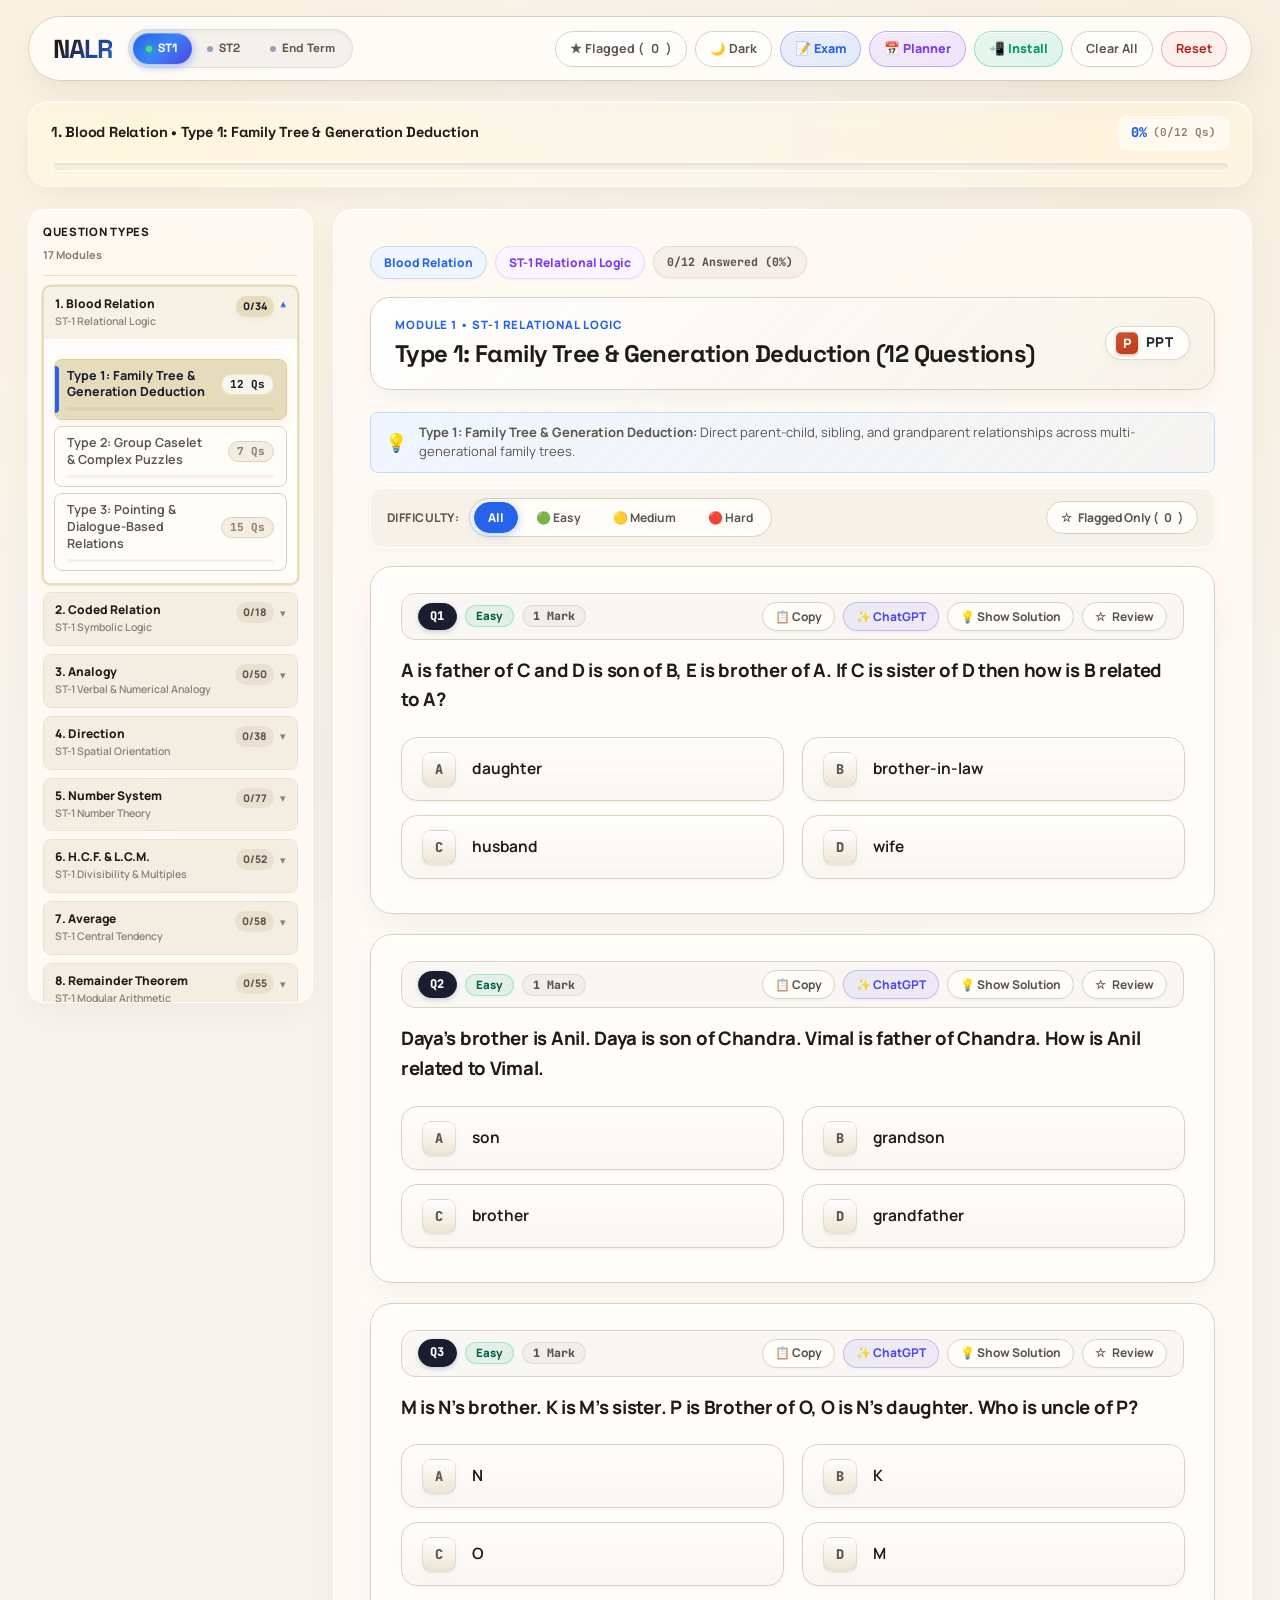
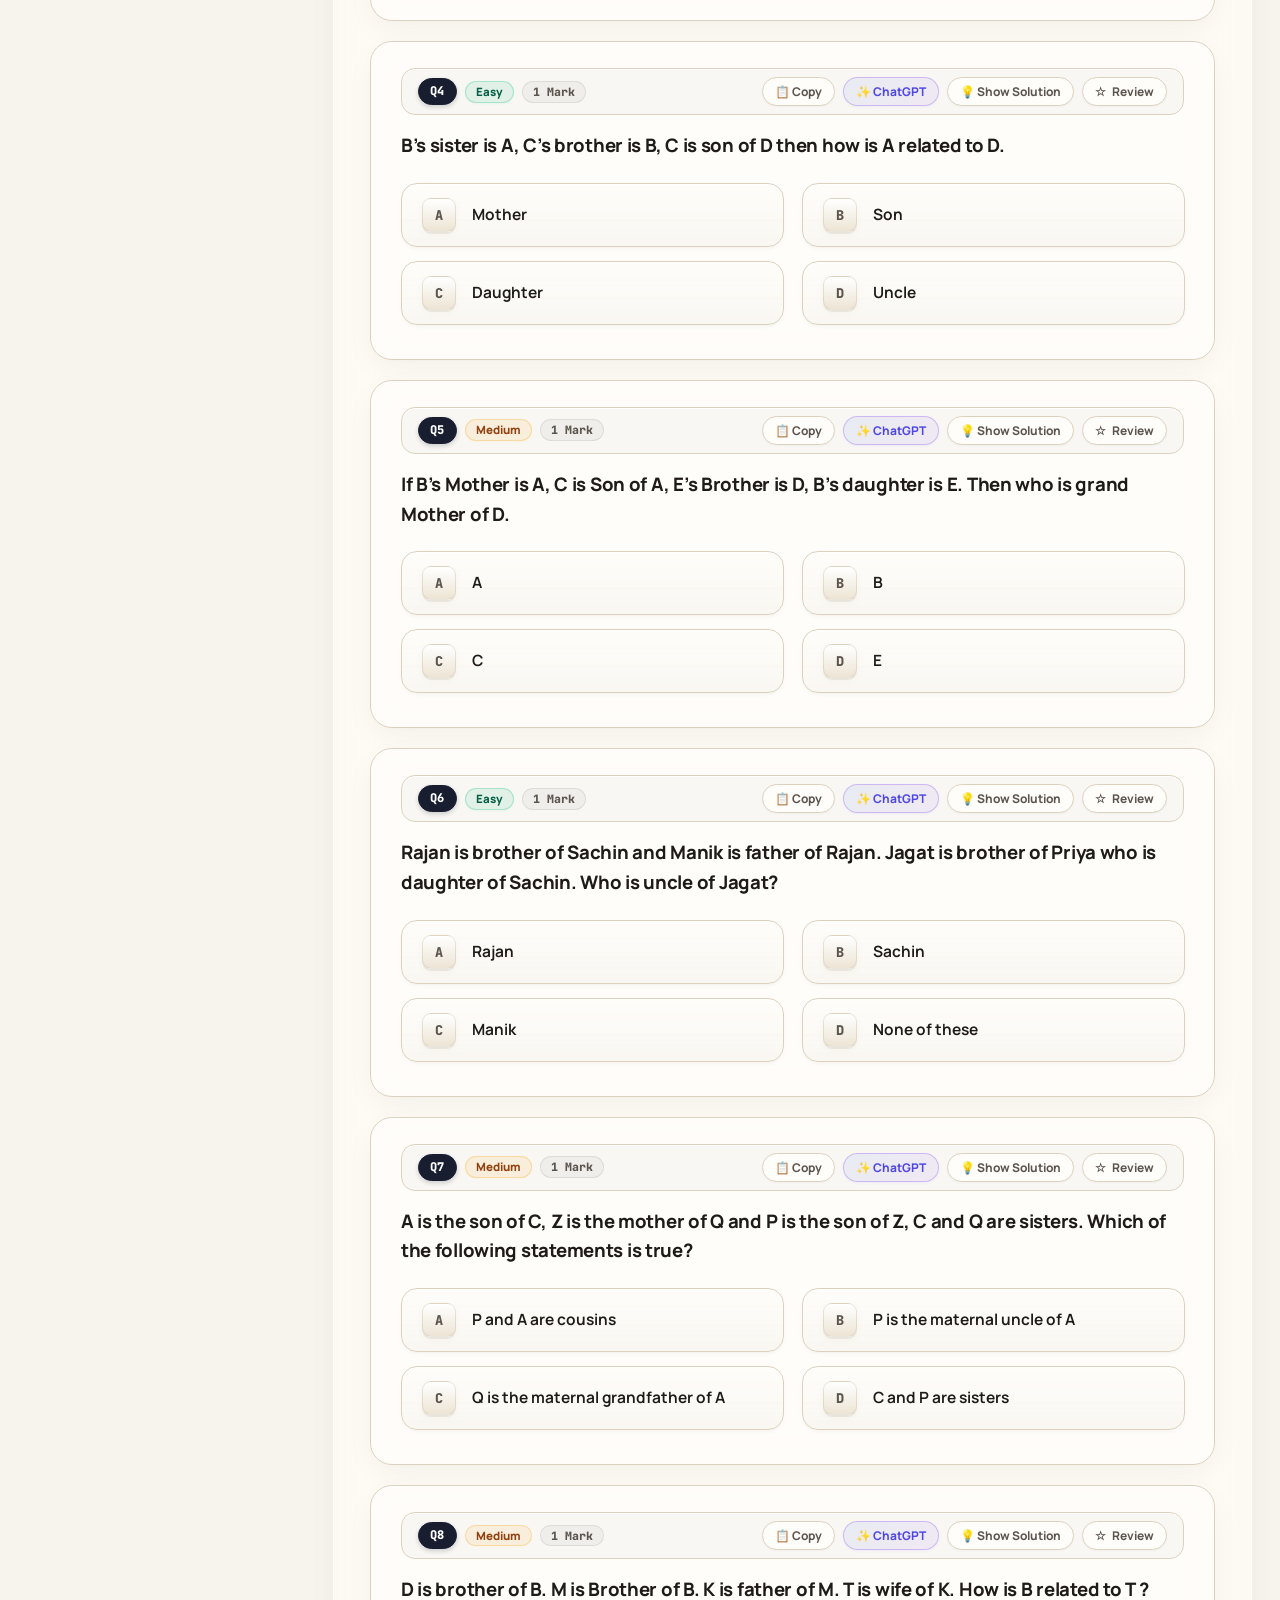
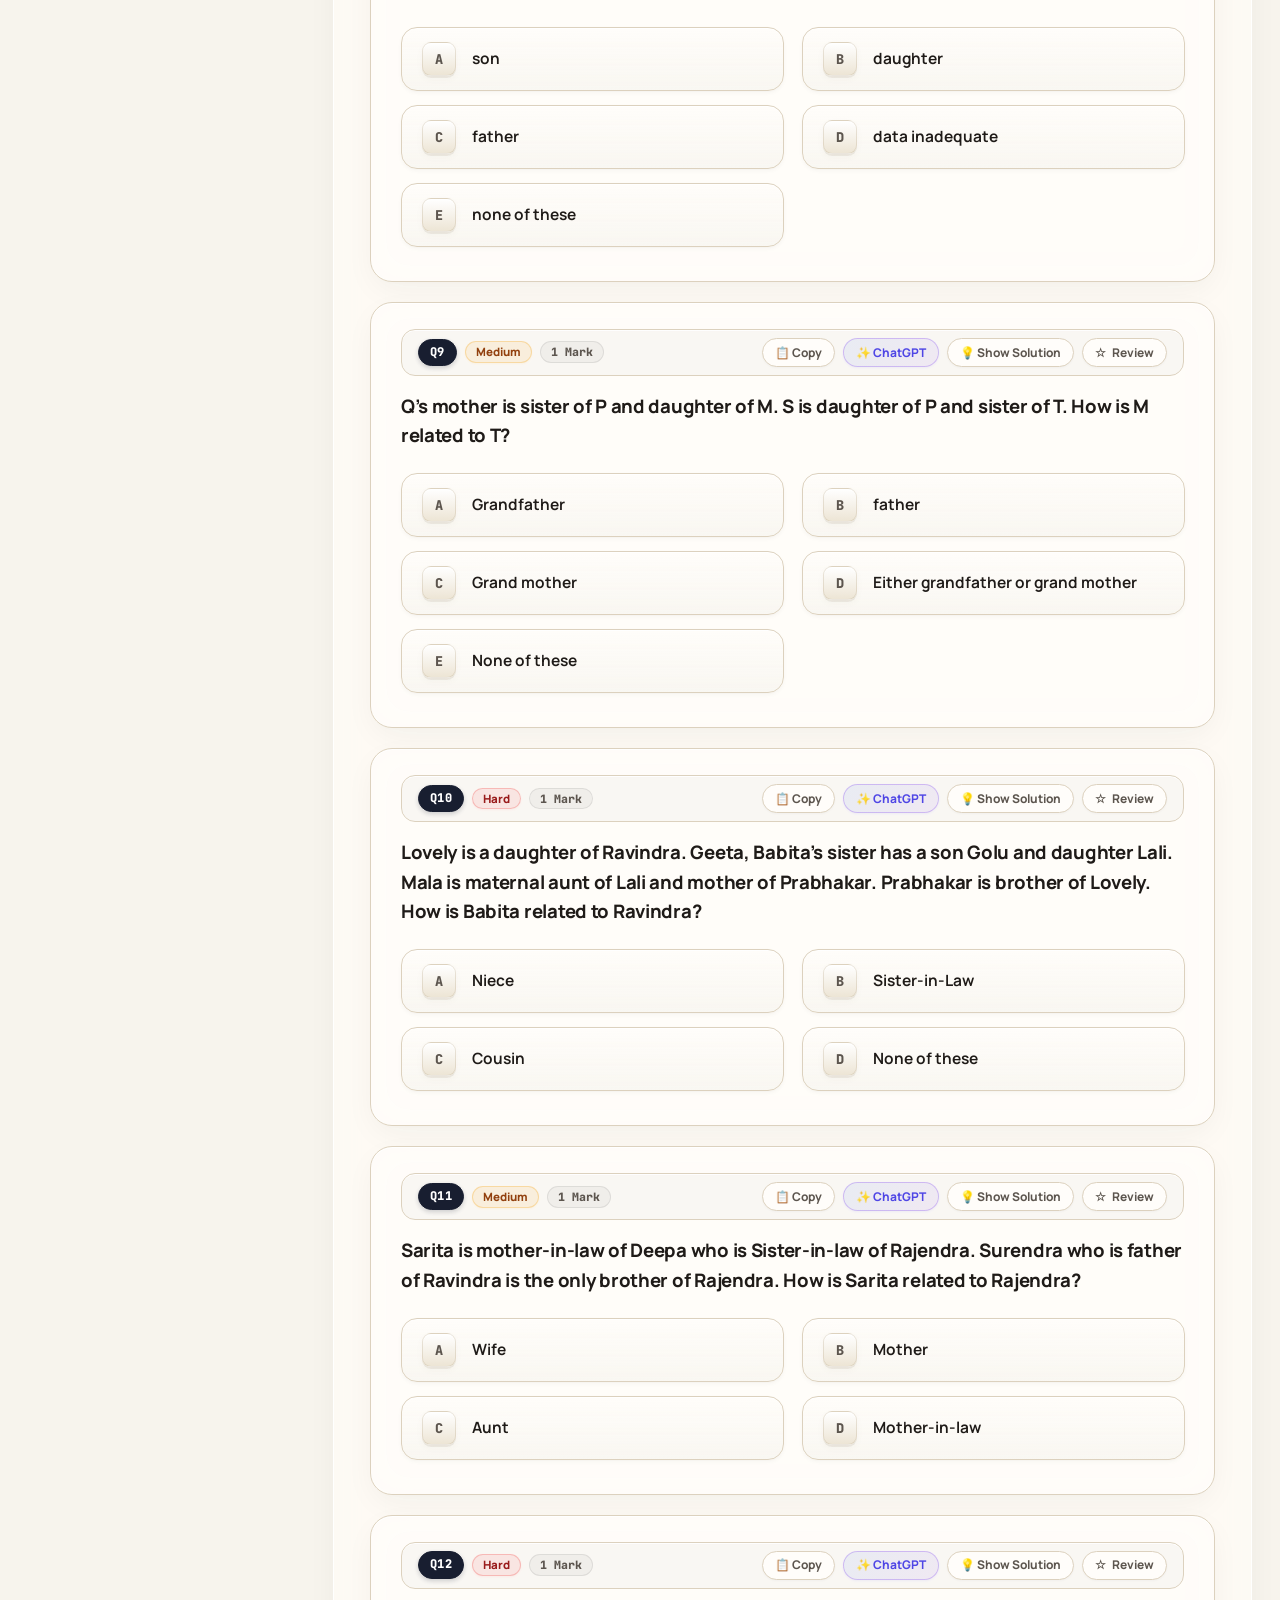
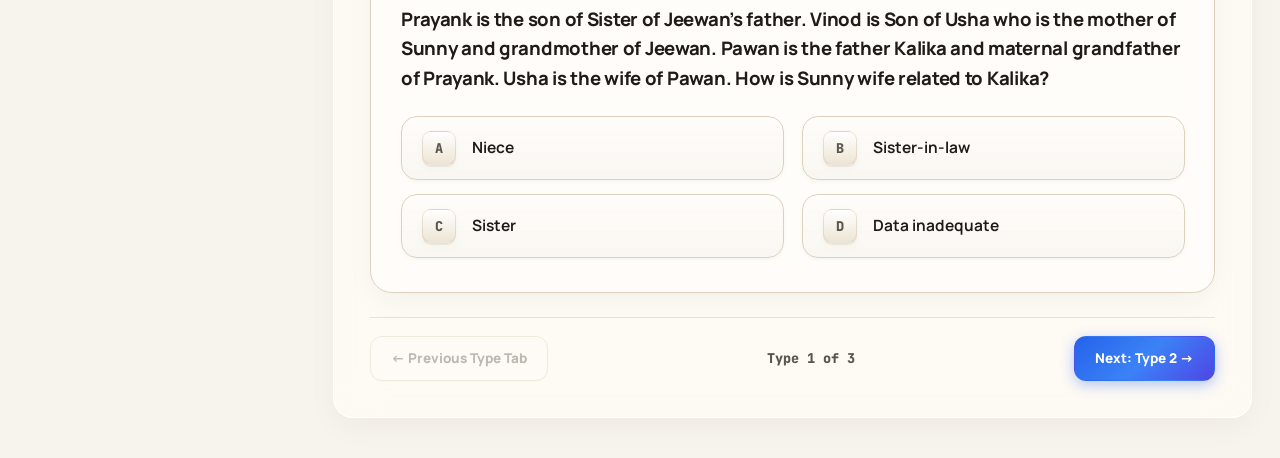
==== commit 2a0c58d4: "Add files via upload" ====
--- a/NALR MCQs/index.html
+++ b/NALR MCQs/index.html
@@ -10,11 +10,61 @@
   <link rel="icon" type="image/svg+xml" href="favicon.svg" />
   <link rel="alternate icon" href="favicon.ico" />
   <link rel="apple-touch-icon" sizes="180x180" href="apple-touch-icon.png" />
-  <link rel="manifest" href="manifest.json?v=18.3" />
-  <meta name="apple-mobile-web-app-capable" content="yes" />
-  <meta name="apple-mobile-web-app-status-bar-style" content="default" />
+  <link rel="manifest" href="manifest.json?v=19.0" />
+  <meta name="apple-mobile-web-app-capable" content="yes" />
+  <meta name="mobile-web-app-capable" content="yes" />
+  <meta name="apple-mobile-web-app-status-bar-style" content="black" />
   <meta name="apple-mobile-web-app-title" content="NALR MCQs" />
-  <meta name="theme-color" content="#2563eb" />
+  <meta name="theme-color" content="#000000" />
+
+  <!-- [NALR PWA] Centralized Early Install Prompt & Diagnostics Manager -->
+  <script>
+    window.NALR_PWA = {
+      deferredPrompt: null,
+      isInstalled: false,
+      isStandalone: (
+        window.matchMedia("(display-mode: standalone)").matches ||
+        window.matchMedia("(display-mode: fullscreen)").matches ||
+        window.matchMedia("(display-mode: minimal-ui)").matches ||
+        window.navigator.standalone === true ||
+        Boolean(document.referrer && document.referrer.includes("android-app://"))
+      ),
+      listeners: [],
+      onPromptReady: function(callback) {
+        if (this.deferredPrompt) {
+          try { callback(this.deferredPrompt); } catch (e) { console.error("[NALR PWA] Callback error:", e); }
+        } else {
+          this.listeners.push(callback);
+        }
+      },
+      setPrompt: function(e) {
+        this.deferredPrompt = e;
+        console.log("[NALR PWA] beforeinstallprompt received and stored. Native install popup ready.");
+        while (this.listeners.length > 0) {
+          const cb = this.listeners.shift();
+          try { cb(e); } catch (err) { console.error("[NALR PWA] Prompt listener error:", err); }
+        }
+      },
+      clearPrompt: function() {
+        this.deferredPrompt = null;
+        console.log("[NALR PWA] Consumed install prompt reference cleared.");
+      }
+    };
+
+    console.log("[NALR PWA] Diagnostics initialized | Secure Context:", window.isSecureContext, "| Standalone:", window.NALR_PWA.isStandalone);
+
+    window.addEventListener("beforeinstallprompt", function (e) {
+      e.preventDefault();
+      window.NALR_PWA.setPrompt(e);
+    });
+
+    window.addEventListener("appinstalled", function (e) {
+      window.NALR_PWA.isInstalled = true;
+      window.NALR_PWA.clearPrompt();
+      console.log("[NALR PWA] Application successfully installed (native appinstalled fired).");
+      window.dispatchEvent(new CustomEvent("nalr-pwa-appinstalled"));
+    });
+  </script>
 
   <!-- Google Fonts (JavaProgrammingQ Typography System) -->
   <link rel="preconnect" href="https://fonts.googleapis.com" />
@@ -22,8 +72,8 @@
   <link href="https://fonts.googleapis.com/css2?family=DM+Mono:ital,wght@0,400;0,500;1,400&family=JetBrains+Mono:wght@400;500;600;700;800&family=Manrope:wght@400;500;600;700;800;900&family=Space+Grotesk:wght@500;600;700;800&display=swap" rel="stylesheet" />
 
   <!-- Modular Stylesheets (v17.4 Module 12 Allegation Added) -->
-  <link rel="stylesheet" href="components.css?v=18.3" />
-  <link rel="stylesheet" href="visualizers.css?v=18.3" />
+  <link rel="stylesheet" href="components.css?v=19.0" />
+  <link rel="stylesheet" href="visualizers.css?v=19.0" />
 
   <style>
     /* Critical State Handling */
@@ -83,7 +133,7 @@
           <button class="btn-minimal-secondary" id="themeToggleBtn">🌙 Dark</button>
           <button class="btn-minimal-secondary btn-exam-trigger" id="toggleExamModeBtn" title="View all questions in continuous exam mode">📝 Exam</button>
           <button class="btn-minimal-secondary btn-planner-trigger" id="btnOpenPlannerModal" onclick="openPlannerModal()" title="Open Personalized Study Planner">📅 Planner</button>
-          <button class="btn-minimal-secondary btn-pwa-install" id="btnInstallPwa" style="display: none;" title="Install NALR Masterclass on your device">📲 Install</button>
+          <button class="btn-minimal-secondary btn-pwa-install" id="btnInstallPwa" title="Install NALR Masterclass on your device (Works 100% Offline)">📲 Install</button>
           <button class="btn-minimal-secondary" id="clearAllAnswersBtn"
             title="Clear all question answers across the quiz">Clear All</button>
           <button class="btn-minimal-danger" id="resetUserProgressBtn"
@@ -424,11 +474,11 @@
   =============================================================================
   -->
   <!-- Scripts (Modular Load Order v17.4 Module 12 Allegation Added) -->
-  <script src="syllabus.js?v=18.3"></script>
-  <script src="quiz_questions.js?v=18.3"></script>
-  <script src="sound_effects.js?v=18.3"></script>
-  <script src="interactive_visualizers.js?v=18.3"></script>
-  <script src="app.js?v=18.3"></script>
+  <script src="syllabus.js?v=19.0"></script>
+  <script src="quiz_questions.js?v=19.0"></script>
+  <script src="sound_effects.js?v=19.0"></script>
+  <script src="interactive_visualizers.js?v=19.0"></script>
+  <script src="app.js?v=19.0"></script>
 </body>
 
 </html>
--- a/NALR MCQs/components.css
+++ b/NALR MCQs/components.css
@@ -682,28 +682,30 @@
 
 
 /* ==========================================================================
-   PWA Install Button (Light & Minimal Apple Glass Styling)
+   PWA Install Button (Minimal Light Pill Aesthetic — Matches Exam & Planner)
    ========================================================================== */
 .btn-pwa-install {
-  background: rgba(255, 255, 255, 0.75) !important;
-  backdrop-filter: blur(12px);
-  -webkit-backdrop-filter: blur(12px);
-  color: var(--ink-secondary, #334155) !important;
-  border: 1px solid var(--border-color, rgba(0, 0, 0, 0.1)) !important;
-  box-shadow: 0 1px 3px rgba(0, 0, 0, 0.03), inset 0 1px 0 rgba(255, 255, 255, 0.85) !important;
-  font-weight: 700 !important;
+  display: inline-flex !important;
+  align-items: center;
+  gap: 5px;
+  background: linear-gradient(135deg, rgba(16, 185, 129, 0.1) 0%, rgba(20, 184, 166, 0.14) 100%) !important;
+  border: 1px solid rgba(16, 185, 129, 0.35) !important;
+  color: #059669 !important;
+  font-weight: 800 !important;
   font-size: 12.5px !important;
   padding: 7px 14px !important;
   border-radius: 999px !important;
+  box-shadow: 0 1px 3px rgba(16, 185, 129, 0.05), inset 0 1px 0 rgba(255, 255, 255, 0.85) !important;
   transition: all var(--duration-fast, 0.18s) var(--ease-out, ease) !important;
+  cursor: pointer;
 }
 
 .btn-pwa-install:hover {
-  background: #ffffff !important;
-  color: var(--primary-blue, #2563eb) !important;
-  border-color: rgba(37, 99, 235, 0.35) !important;
+  background: linear-gradient(135deg, rgba(16, 185, 129, 0.18) 0%, rgba(20, 184, 166, 0.24) 100%) !important;
+  border-color: #10b981 !important;
+  color: #047857 !important;
   transform: translateY(-1.5px);
-  box-shadow: 0 4px 12px rgba(37, 99, 235, 0.12), inset 0 1px 0 #ffffff !important;
+  box-shadow: 0 4px 14px rgba(16, 185, 129, 0.25) !important;
 }
 
 .btn-pwa-install:active {
@@ -711,15 +713,15 @@
 }
 
 [data-theme="dark"] .btn-pwa-install {
-  background: rgba(255, 255, 255, 0.06) !important;
-  color: #cbd5e1 !important;
-  border-color: rgba(255, 255, 255, 0.12) !important;
-  box-shadow: 0 1px 3px rgba(0, 0, 0, 0.2), inset 0 1px 0 rgba(255, 255, 255, 0.05) !important;
+  background: linear-gradient(135deg, rgba(16, 185, 129, 0.14) 0%, rgba(52, 211, 153, 0.18) 100%) !important;
+  border-color: rgba(52, 211, 153, 0.35) !important;
+  color: #34d399 !important;
+  box-shadow: 0 1px 3px rgba(0, 0, 0, 0.3) !important;
 }
 
 [data-theme="dark"] .btn-pwa-install:hover {
-  background: rgba(59, 130, 246, 0.12) !important;
-  color: #93c5fd !important;
-  border-color: rgba(96, 165, 250, 0.35) !important;
-  box-shadow: 0 4px 14px rgba(0, 0, 0, 0.35) !important;
-}
+  background: linear-gradient(135deg, rgba(16, 185, 129, 0.24) 0%, rgba(52, 211, 153, 0.3) 100%) !important;
+  border-color: #34d399 !important;
+  color: #a7f3d0 !important;
+  box-shadow: 0 4px 14px rgba(16, 185, 129, 0.32) !important;
+}
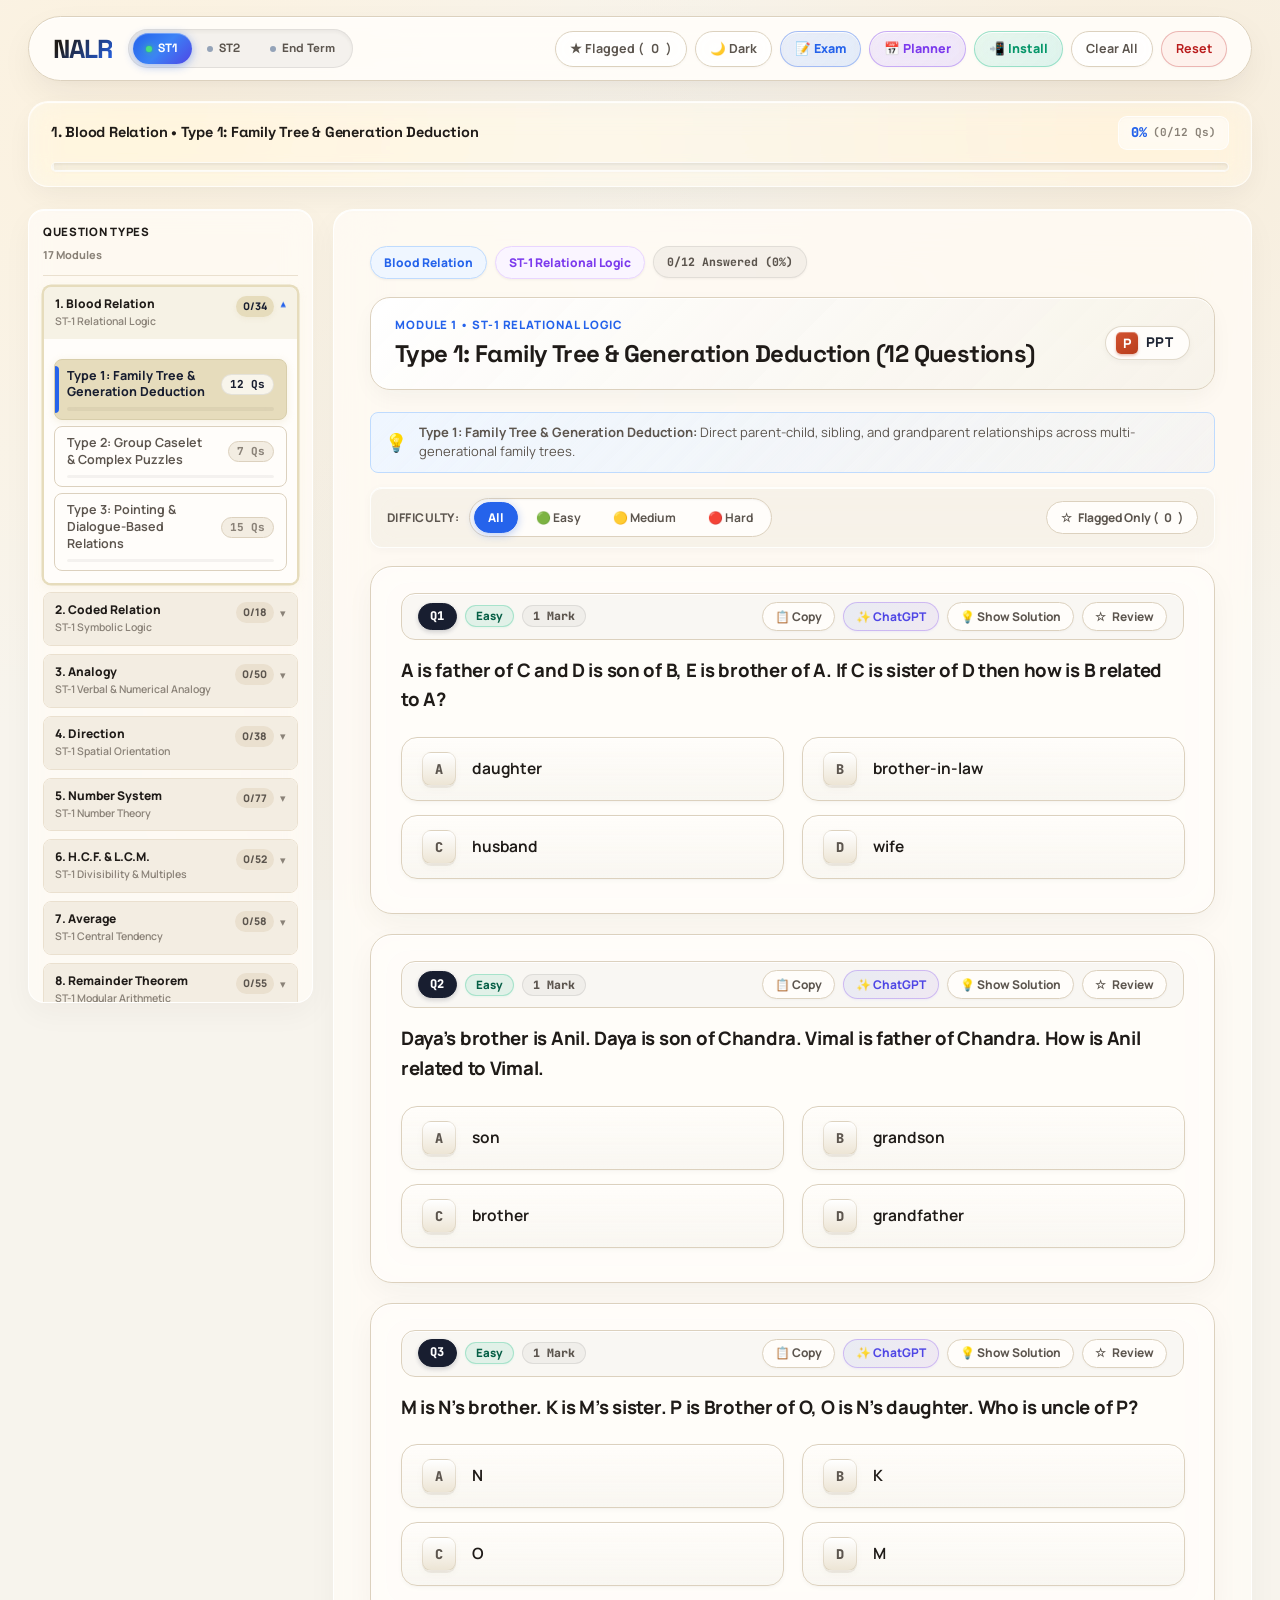
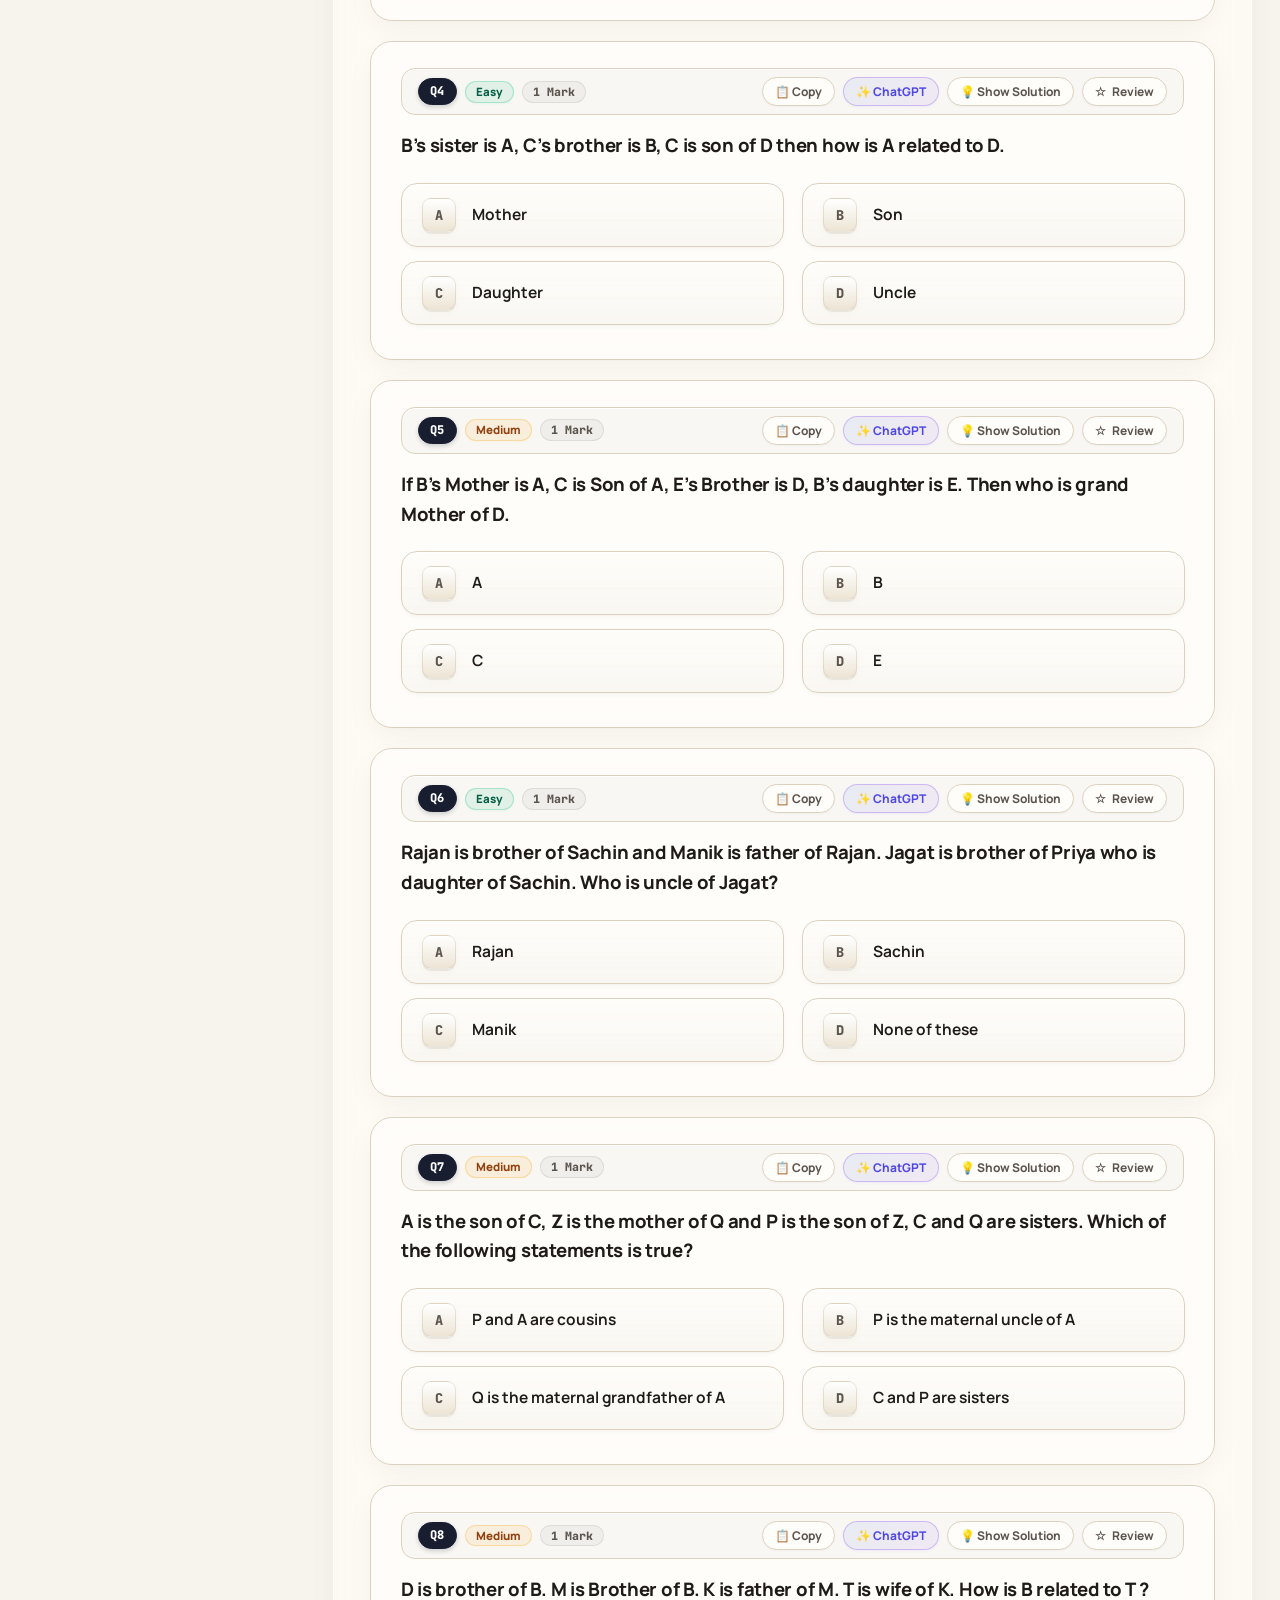
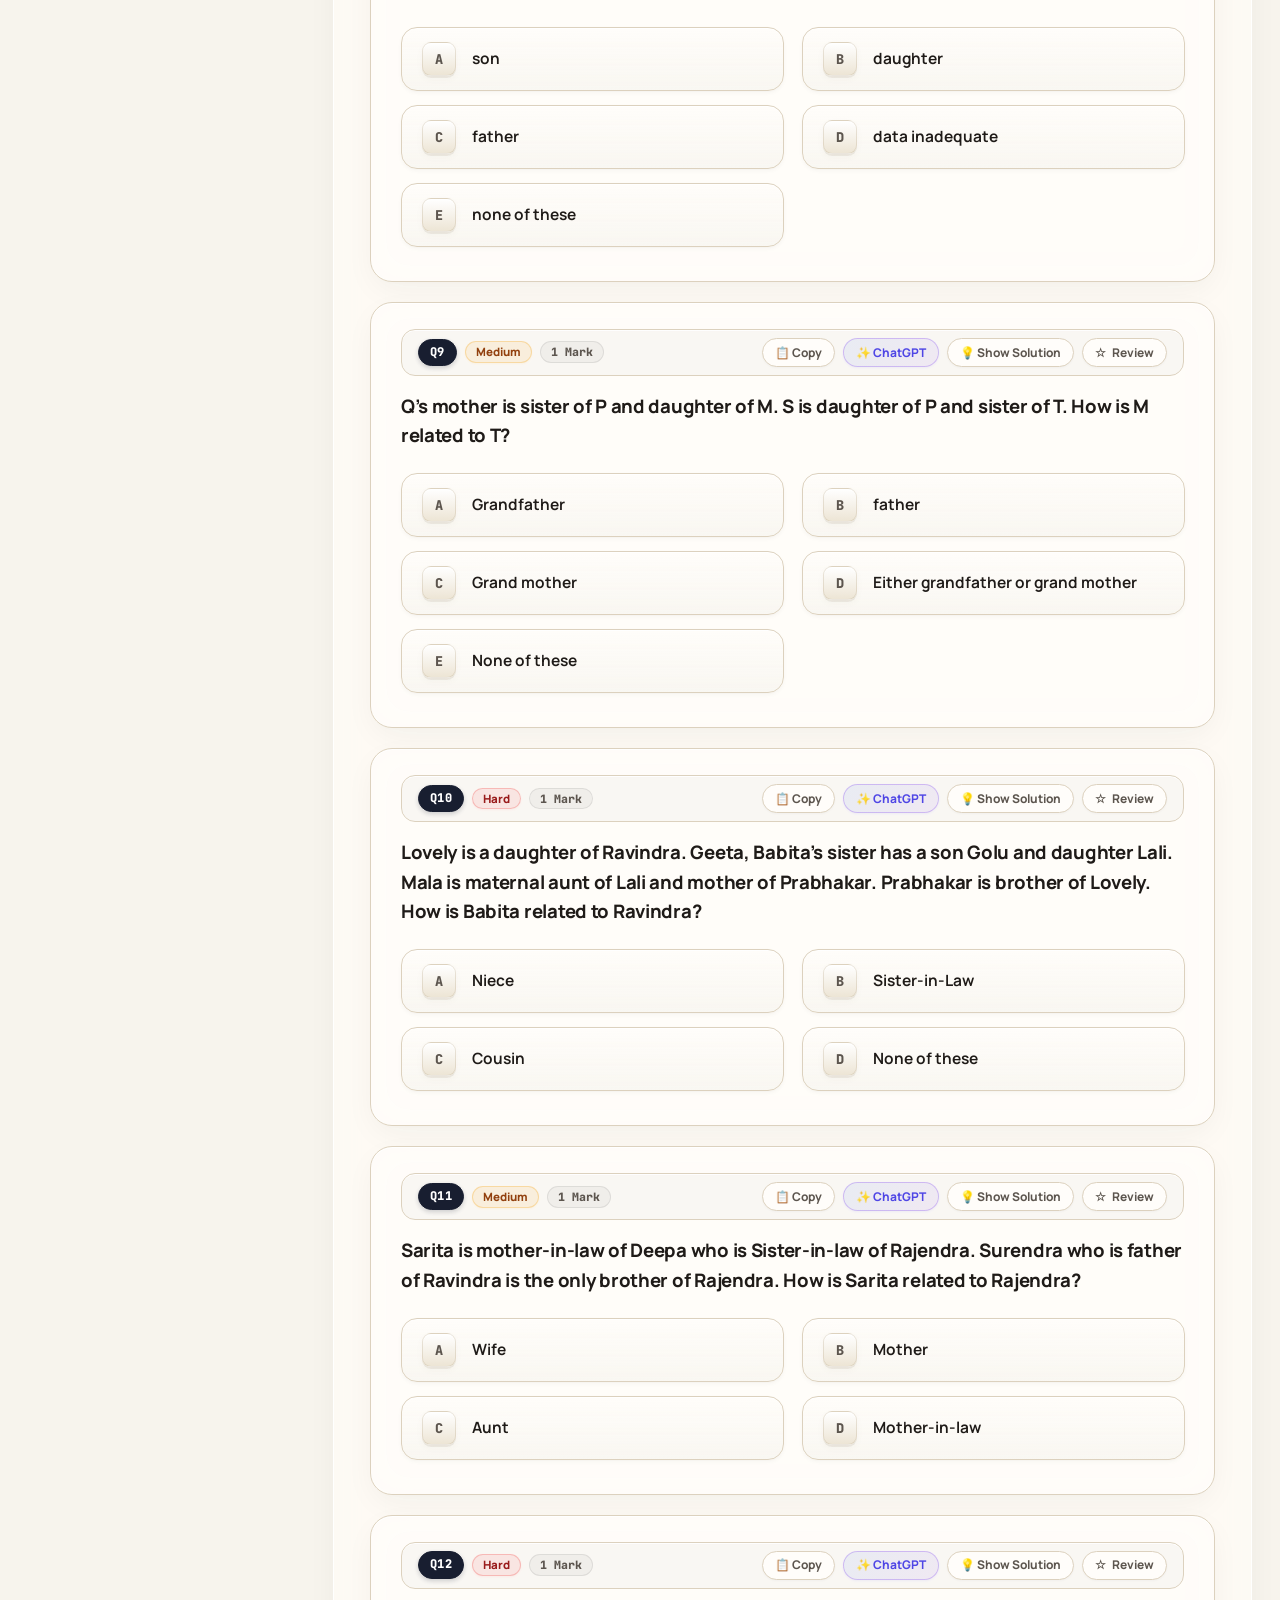
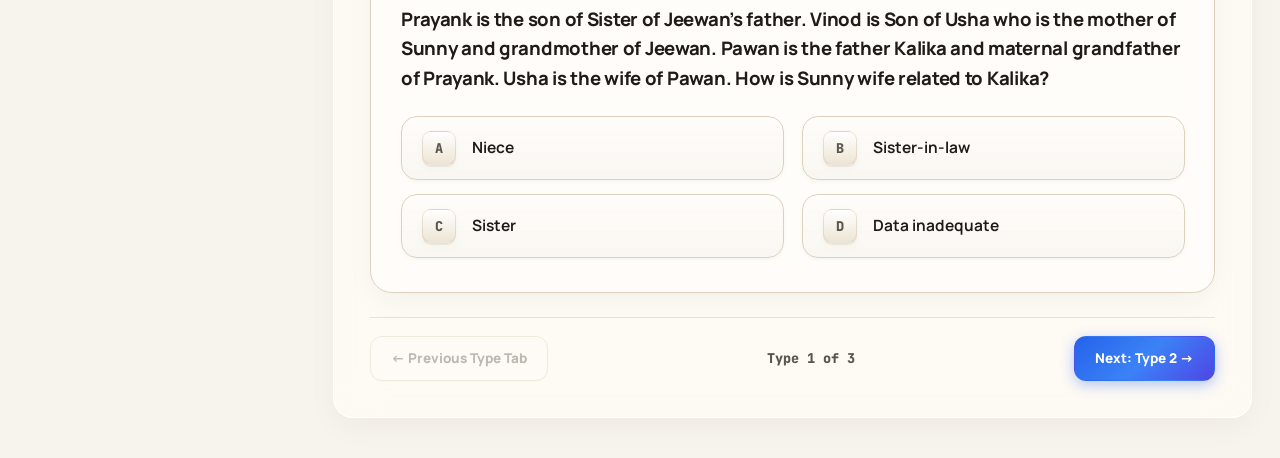
==== commit 74899f41: "Add files via upload" ====
--- a/NALR MCQs/index.html
+++ b/NALR MCQs/index.html
@@ -10,7 +10,7 @@
   <link rel="icon" type="image/svg+xml" href="favicon.svg" />
   <link rel="alternate icon" href="favicon.ico" />
   <link rel="apple-touch-icon" sizes="180x180" href="apple-touch-icon.png" />
-  <link rel="manifest" href="manifest.json?v=19.0" />
+  <link rel="manifest" href="manifest.json?v=19.3" />
   <meta name="apple-mobile-web-app-capable" content="yes" />
   <meta name="mobile-web-app-capable" content="yes" />
   <meta name="apple-mobile-web-app-status-bar-style" content="black" />
@@ -72,8 +72,8 @@
   <link href="https://fonts.googleapis.com/css2?family=DM+Mono:ital,wght@0,400;0,500;1,400&family=JetBrains+Mono:wght@400;500;600;700;800&family=Manrope:wght@400;500;600;700;800;900&family=Space+Grotesk:wght@500;600;700;800&display=swap" rel="stylesheet" />
 
   <!-- Modular Stylesheets (v17.4 Module 12 Allegation Added) -->
-  <link rel="stylesheet" href="components.css?v=19.0" />
-  <link rel="stylesheet" href="visualizers.css?v=19.0" />
+  <link rel="stylesheet" href="components.css?v=19.3" />
+  <link rel="stylesheet" href="visualizers.css?v=19.3" />
 
   <style>
     /* Critical State Handling */
@@ -474,11 +474,11 @@
   =============================================================================
   -->
   <!-- Scripts (Modular Load Order v17.4 Module 12 Allegation Added) -->
-  <script src="syllabus.js?v=19.0"></script>
-  <script src="quiz_questions.js?v=19.0"></script>
-  <script src="sound_effects.js?v=19.0"></script>
-  <script src="interactive_visualizers.js?v=19.0"></script>
-  <script src="app.js?v=19.0"></script>
+  <script src="syllabus.js?v=19.3"></script>
+  <script src="quiz_questions.js?v=19.3"></script>
+  <script src="sound_effects.js?v=19.3"></script>
+  <script src="interactive_visualizers.js?v=19.3"></script>
+  <script src="app.js?v=19.3"></script>
 </body>
 
 </html>
